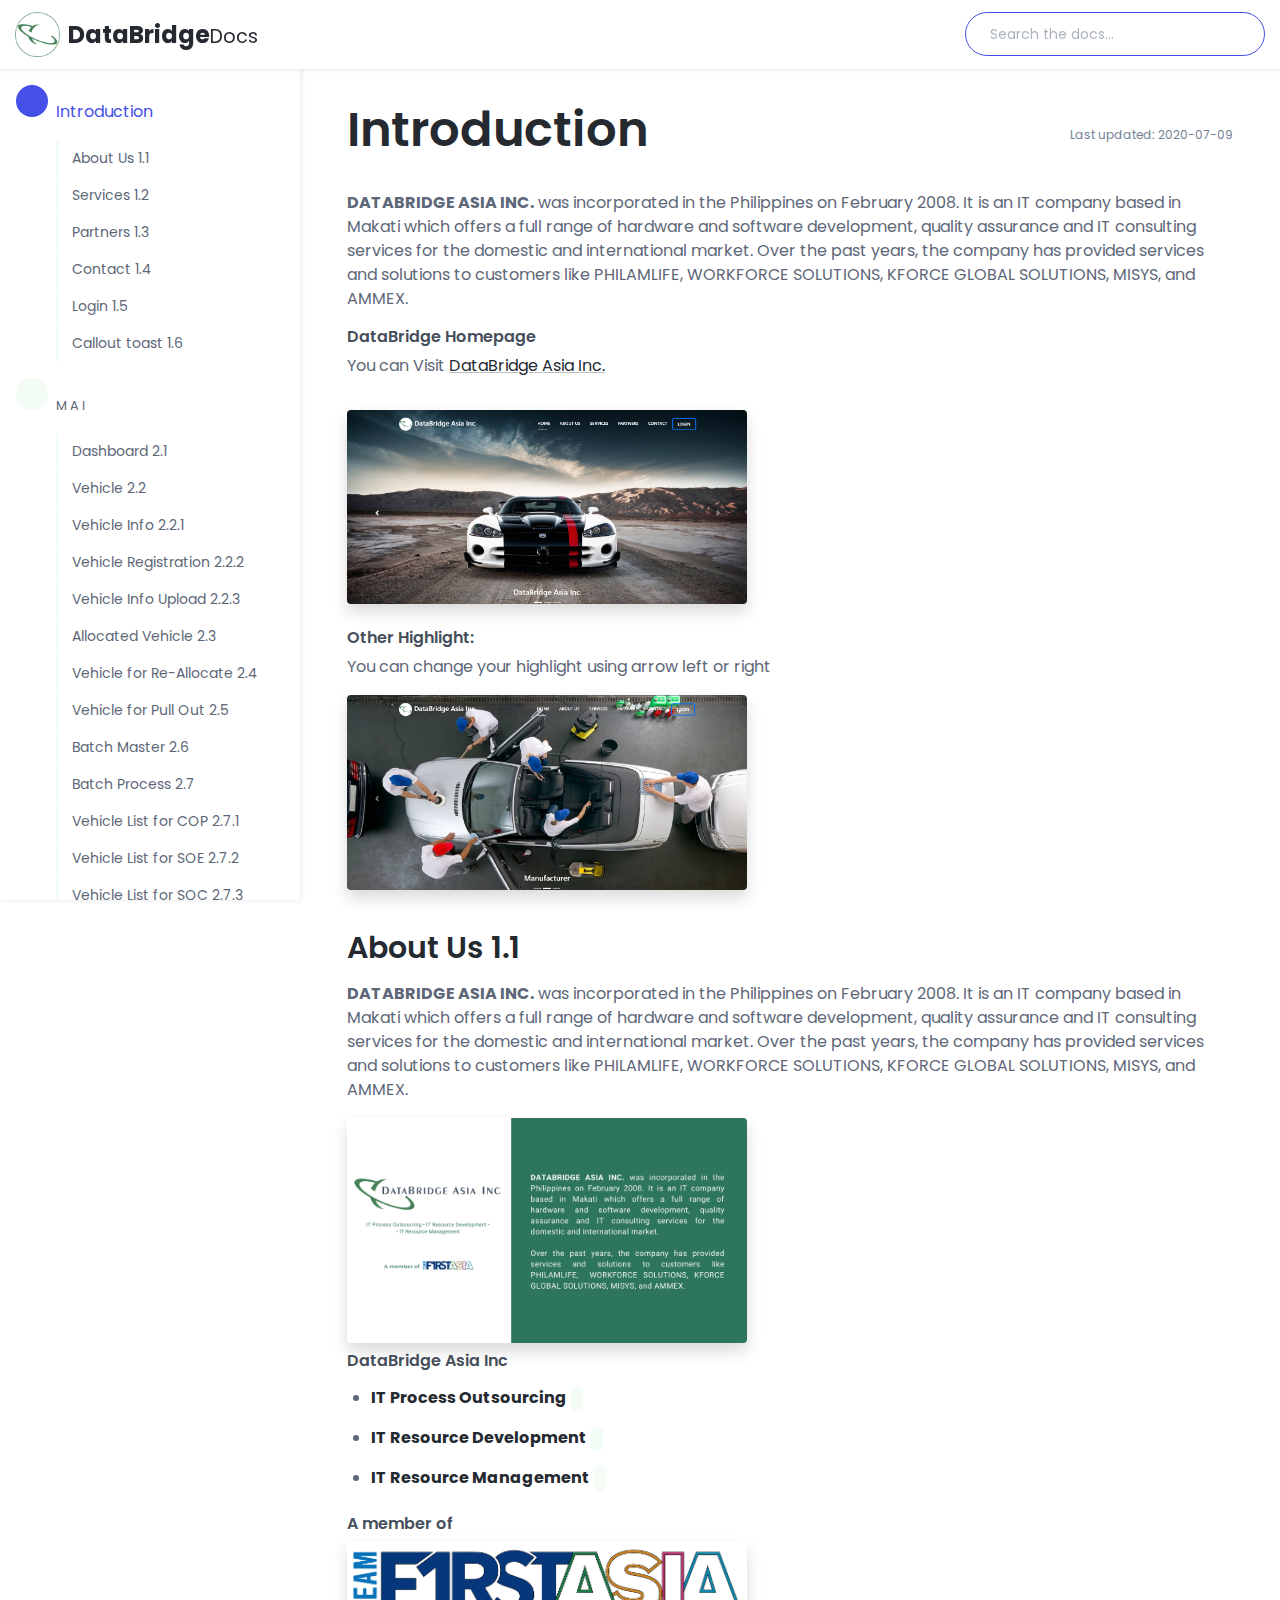
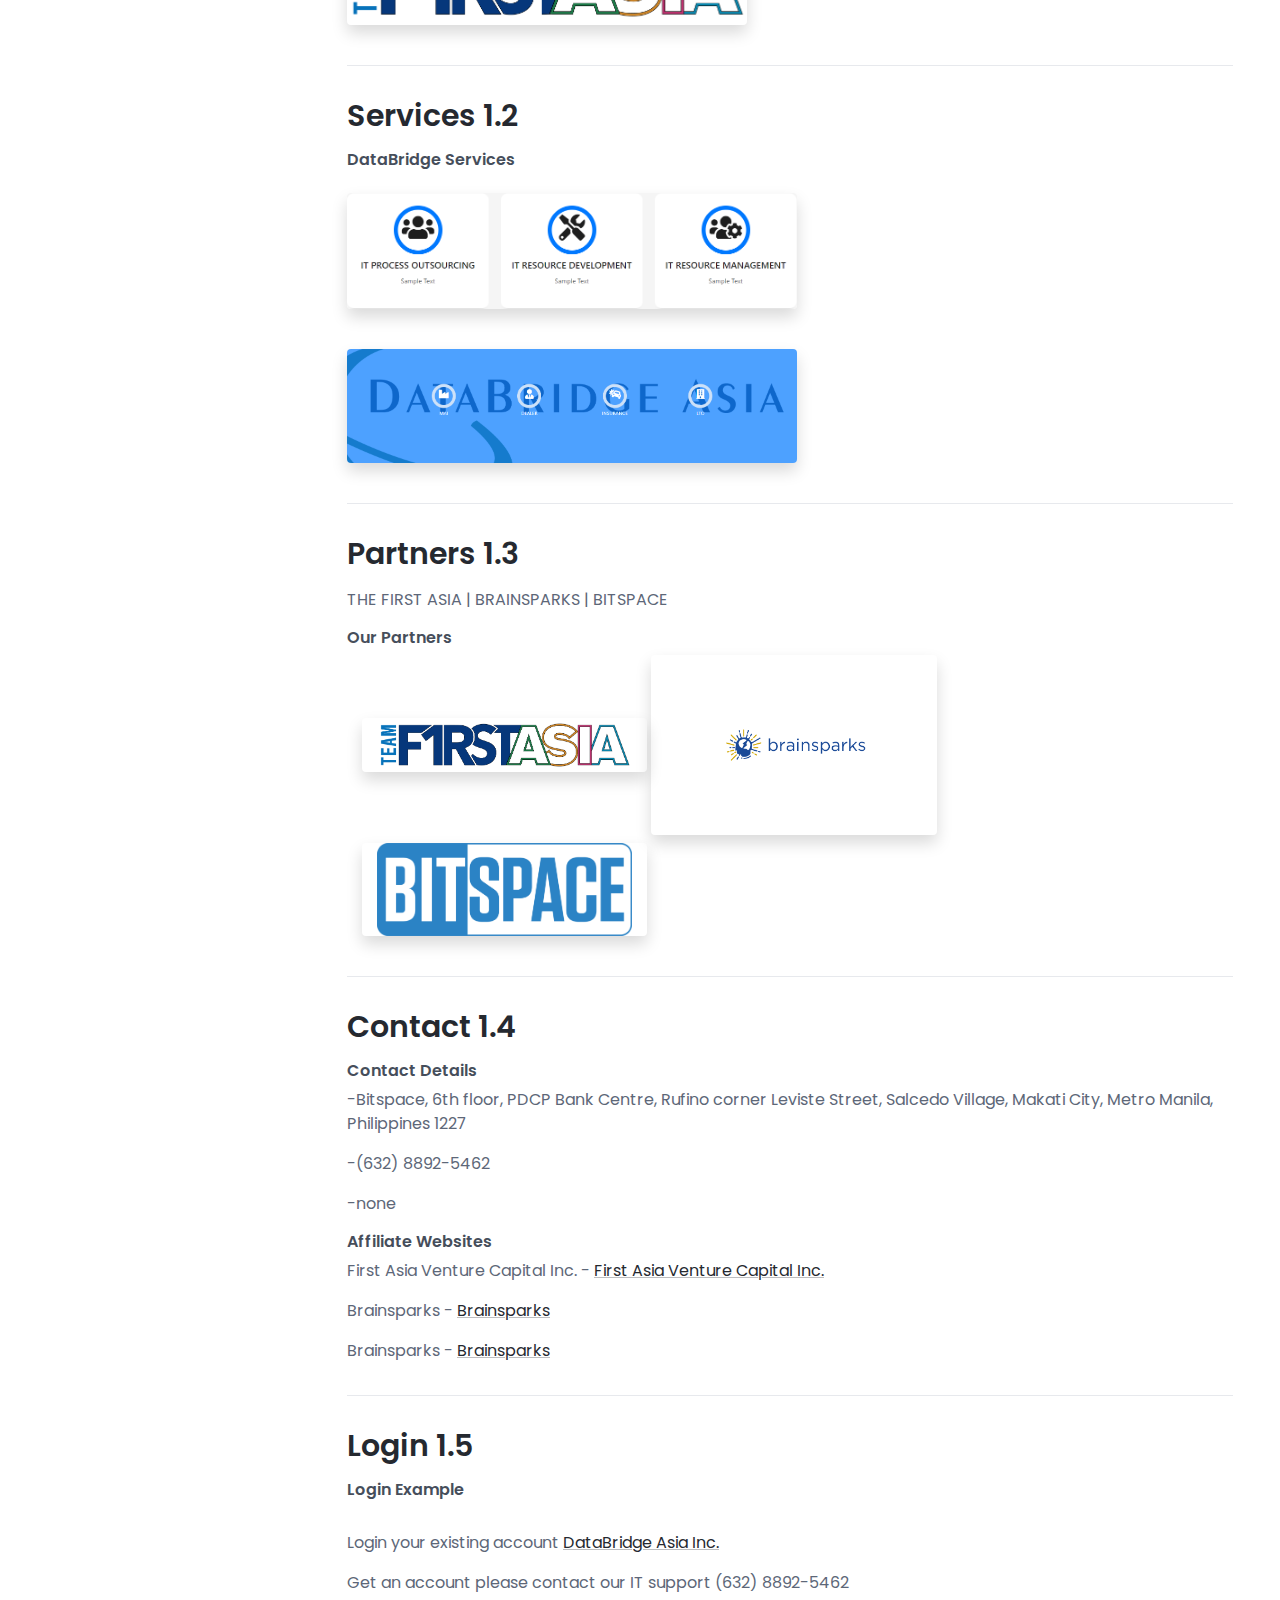
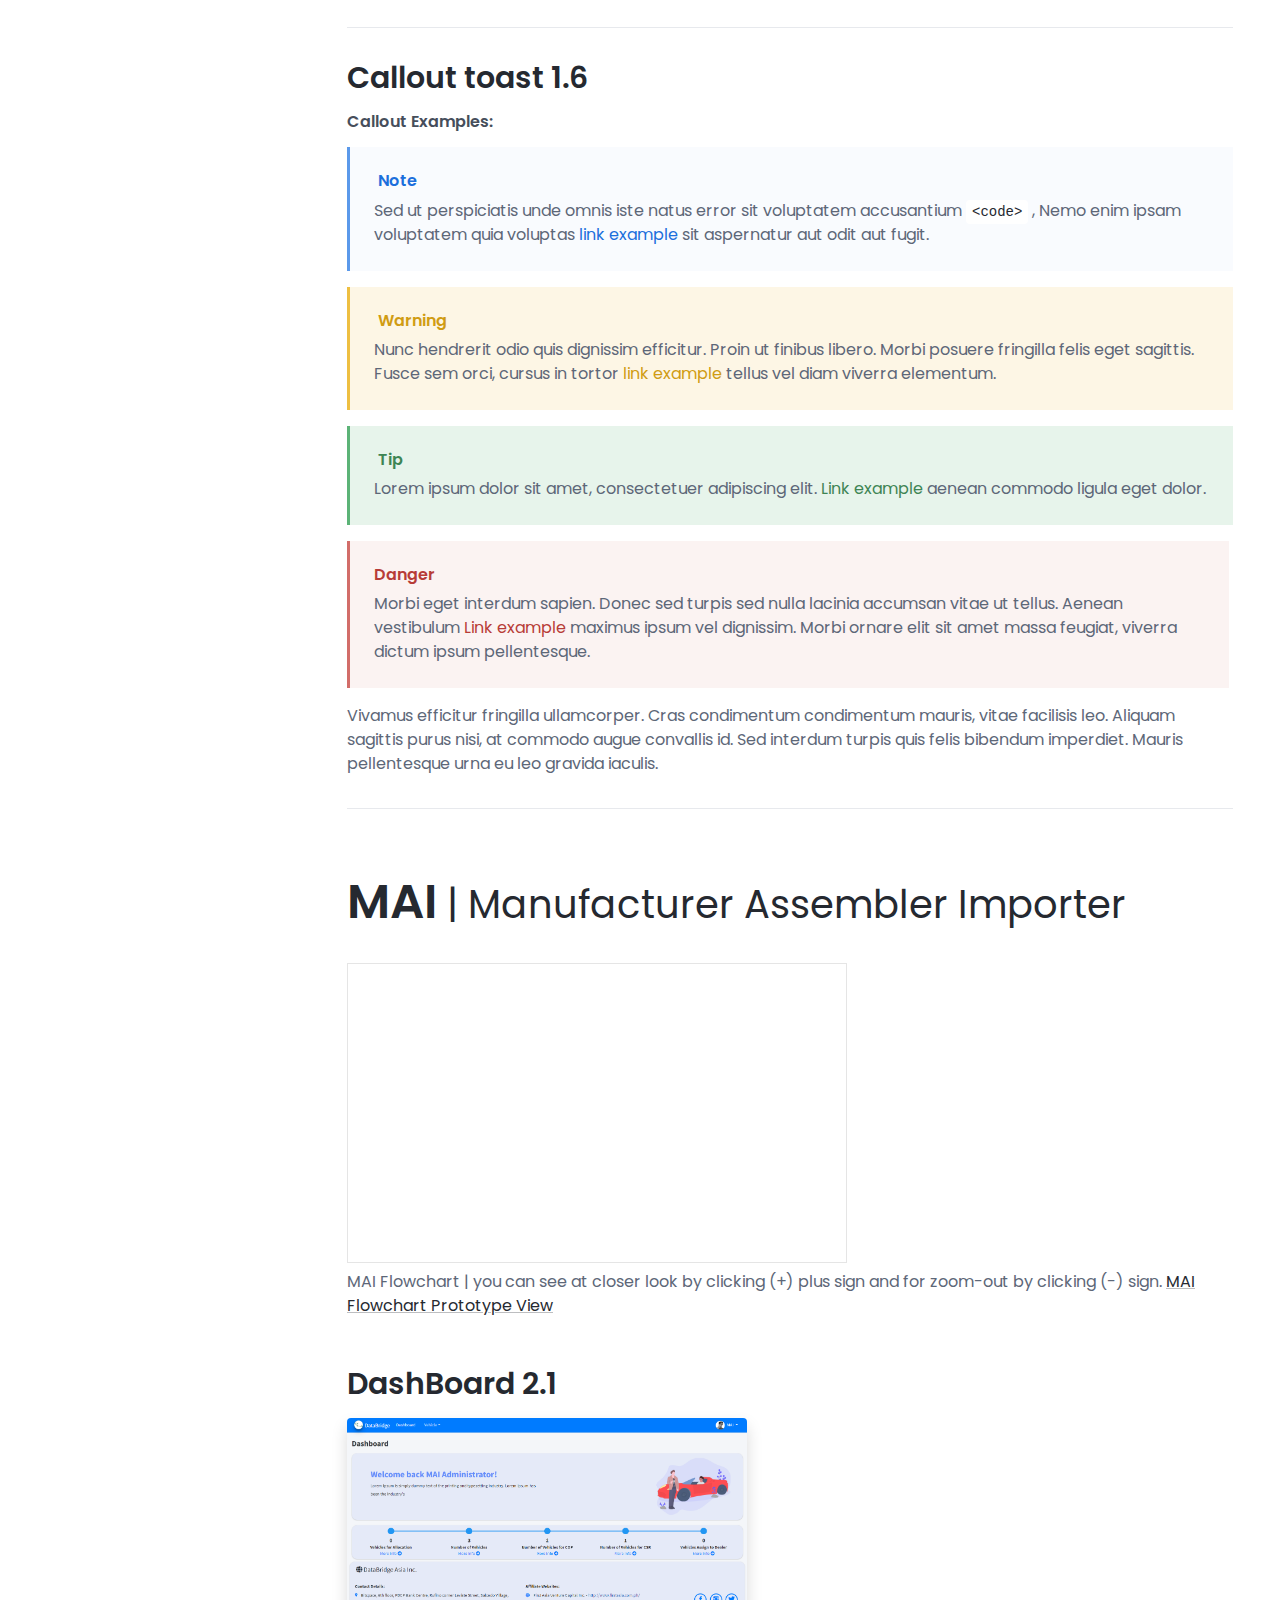
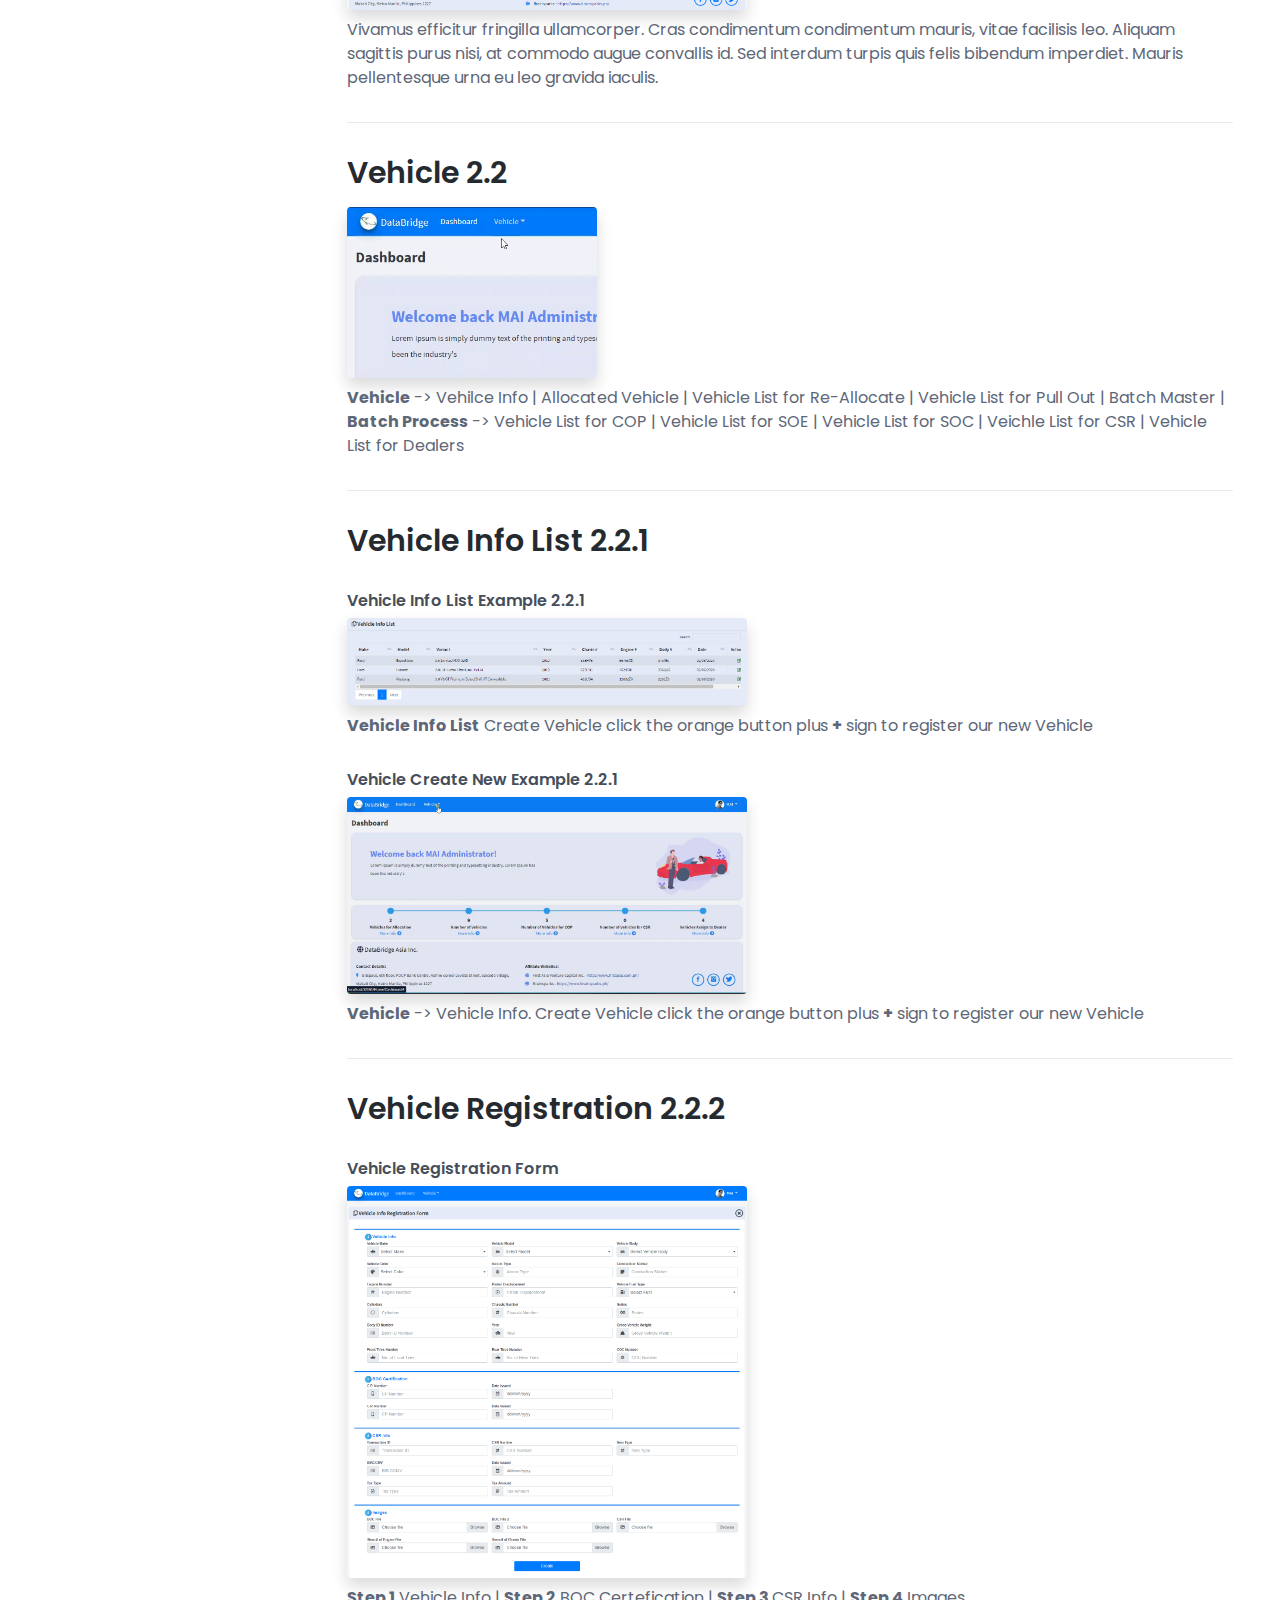
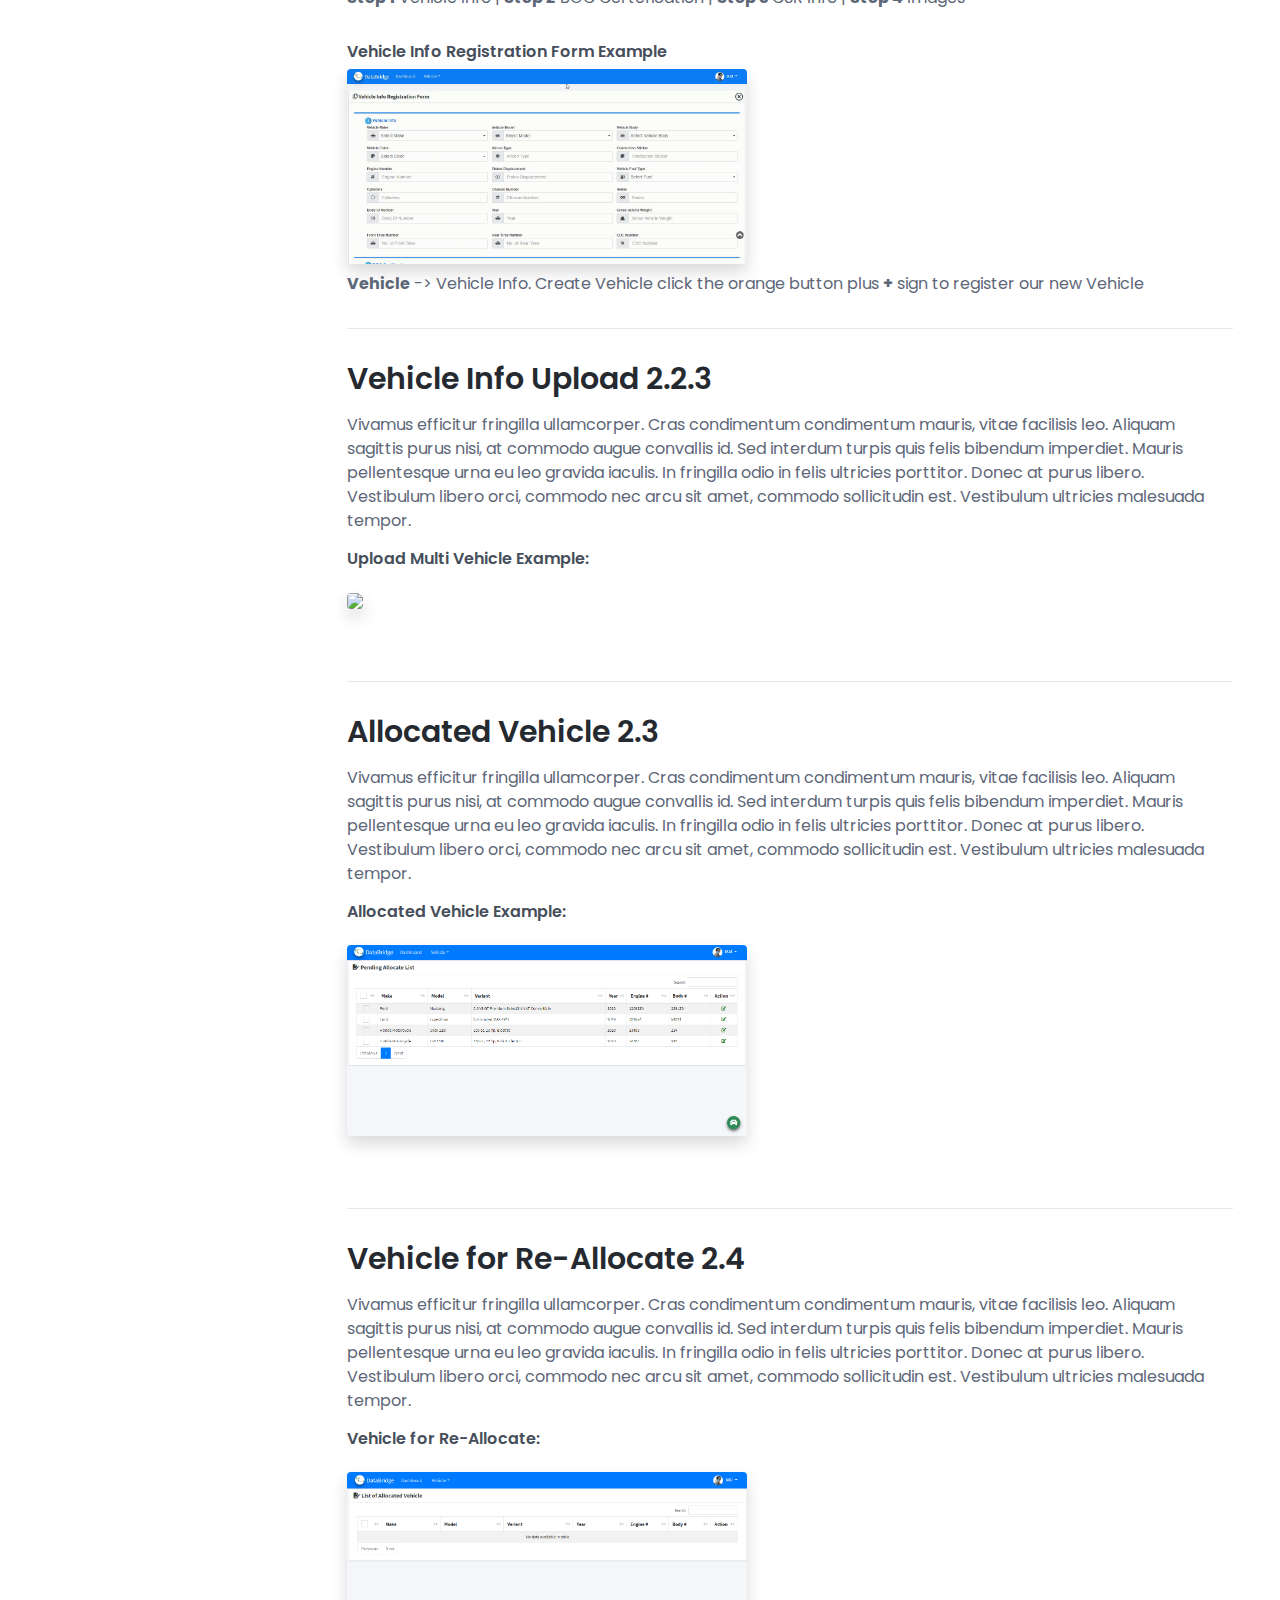
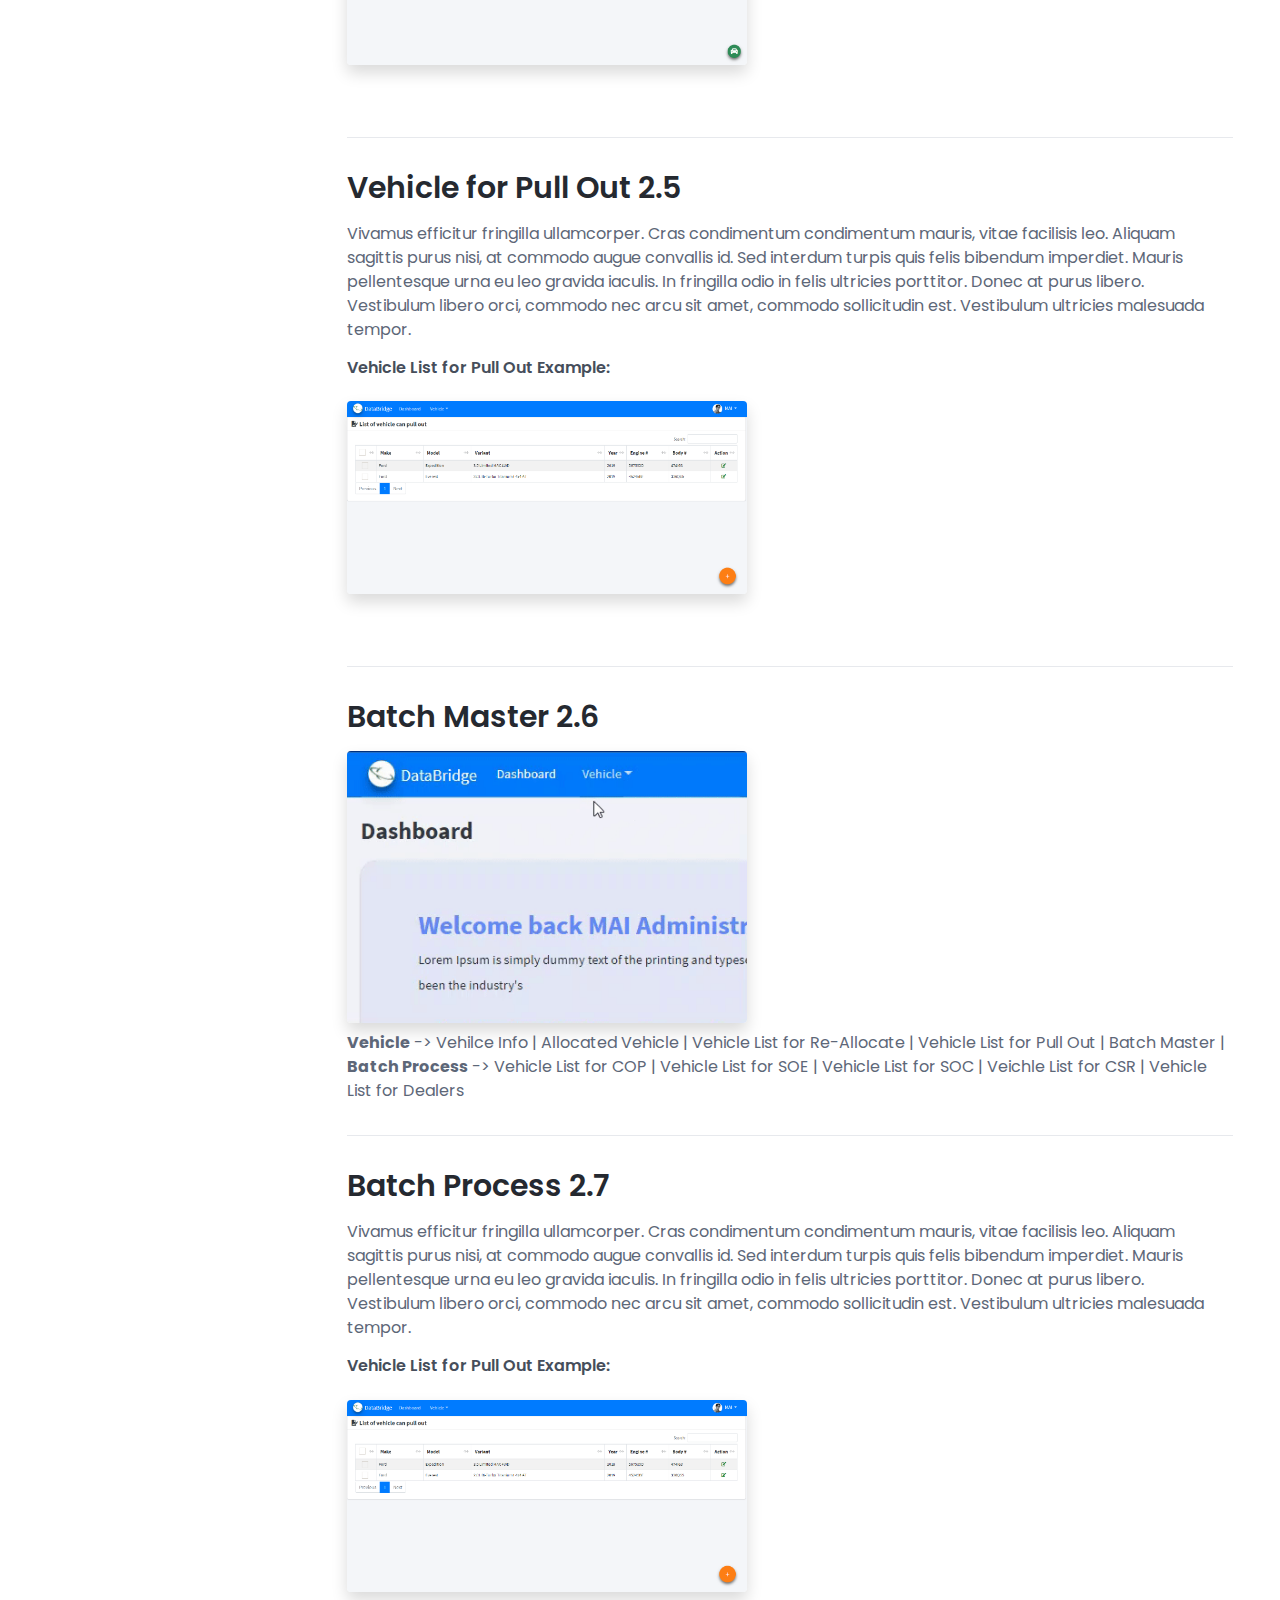
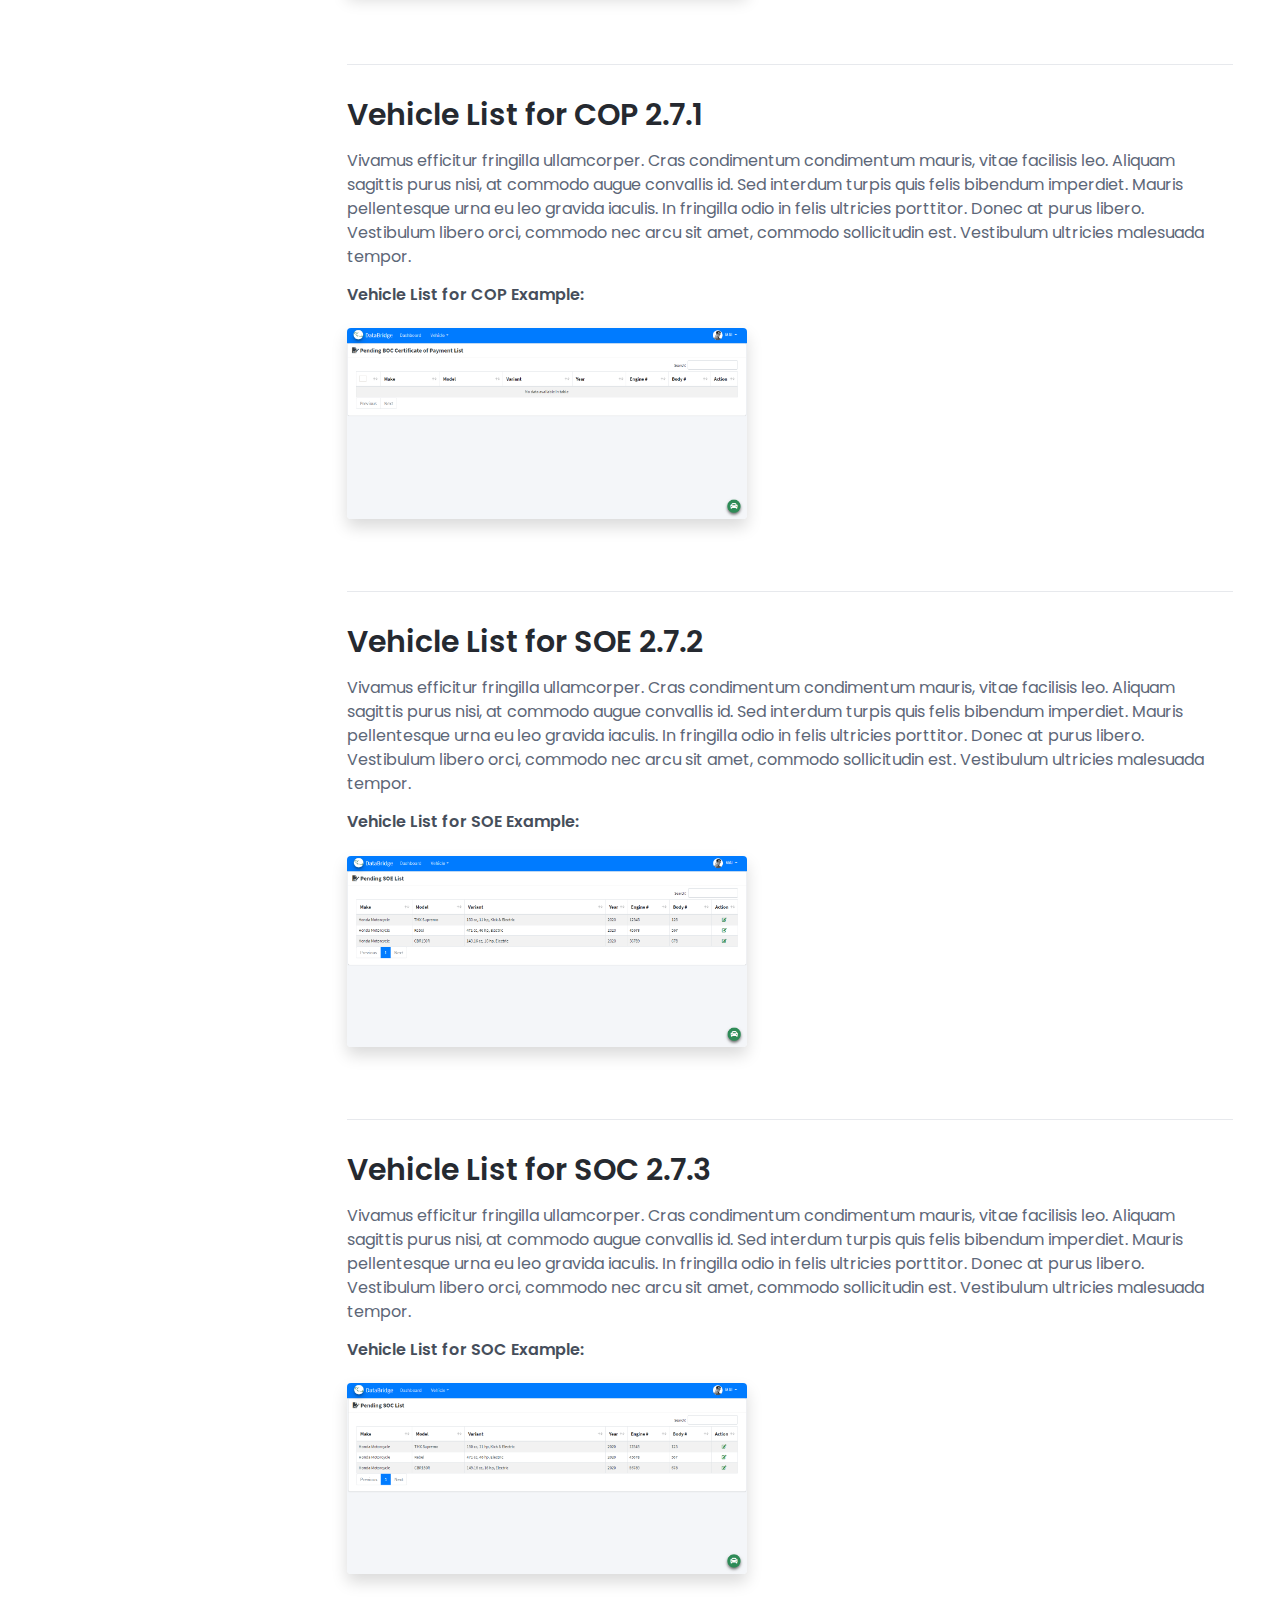
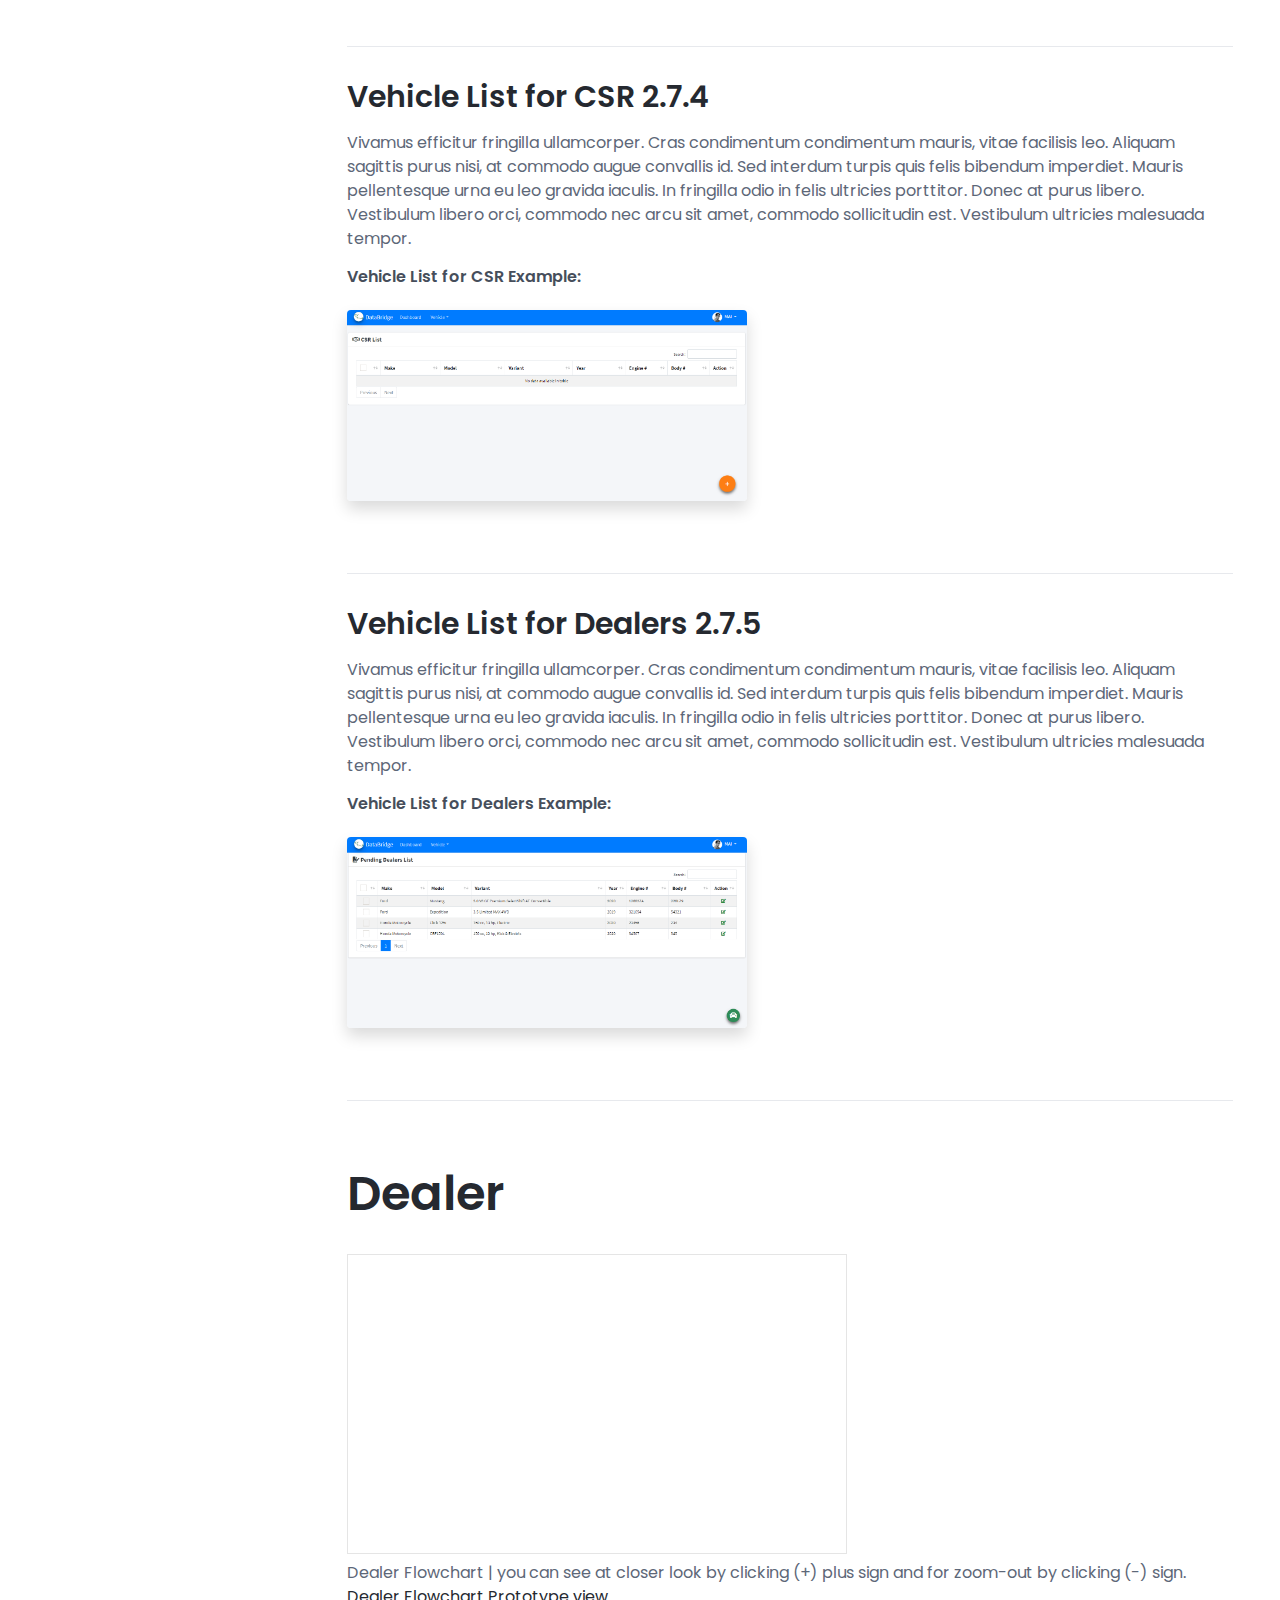
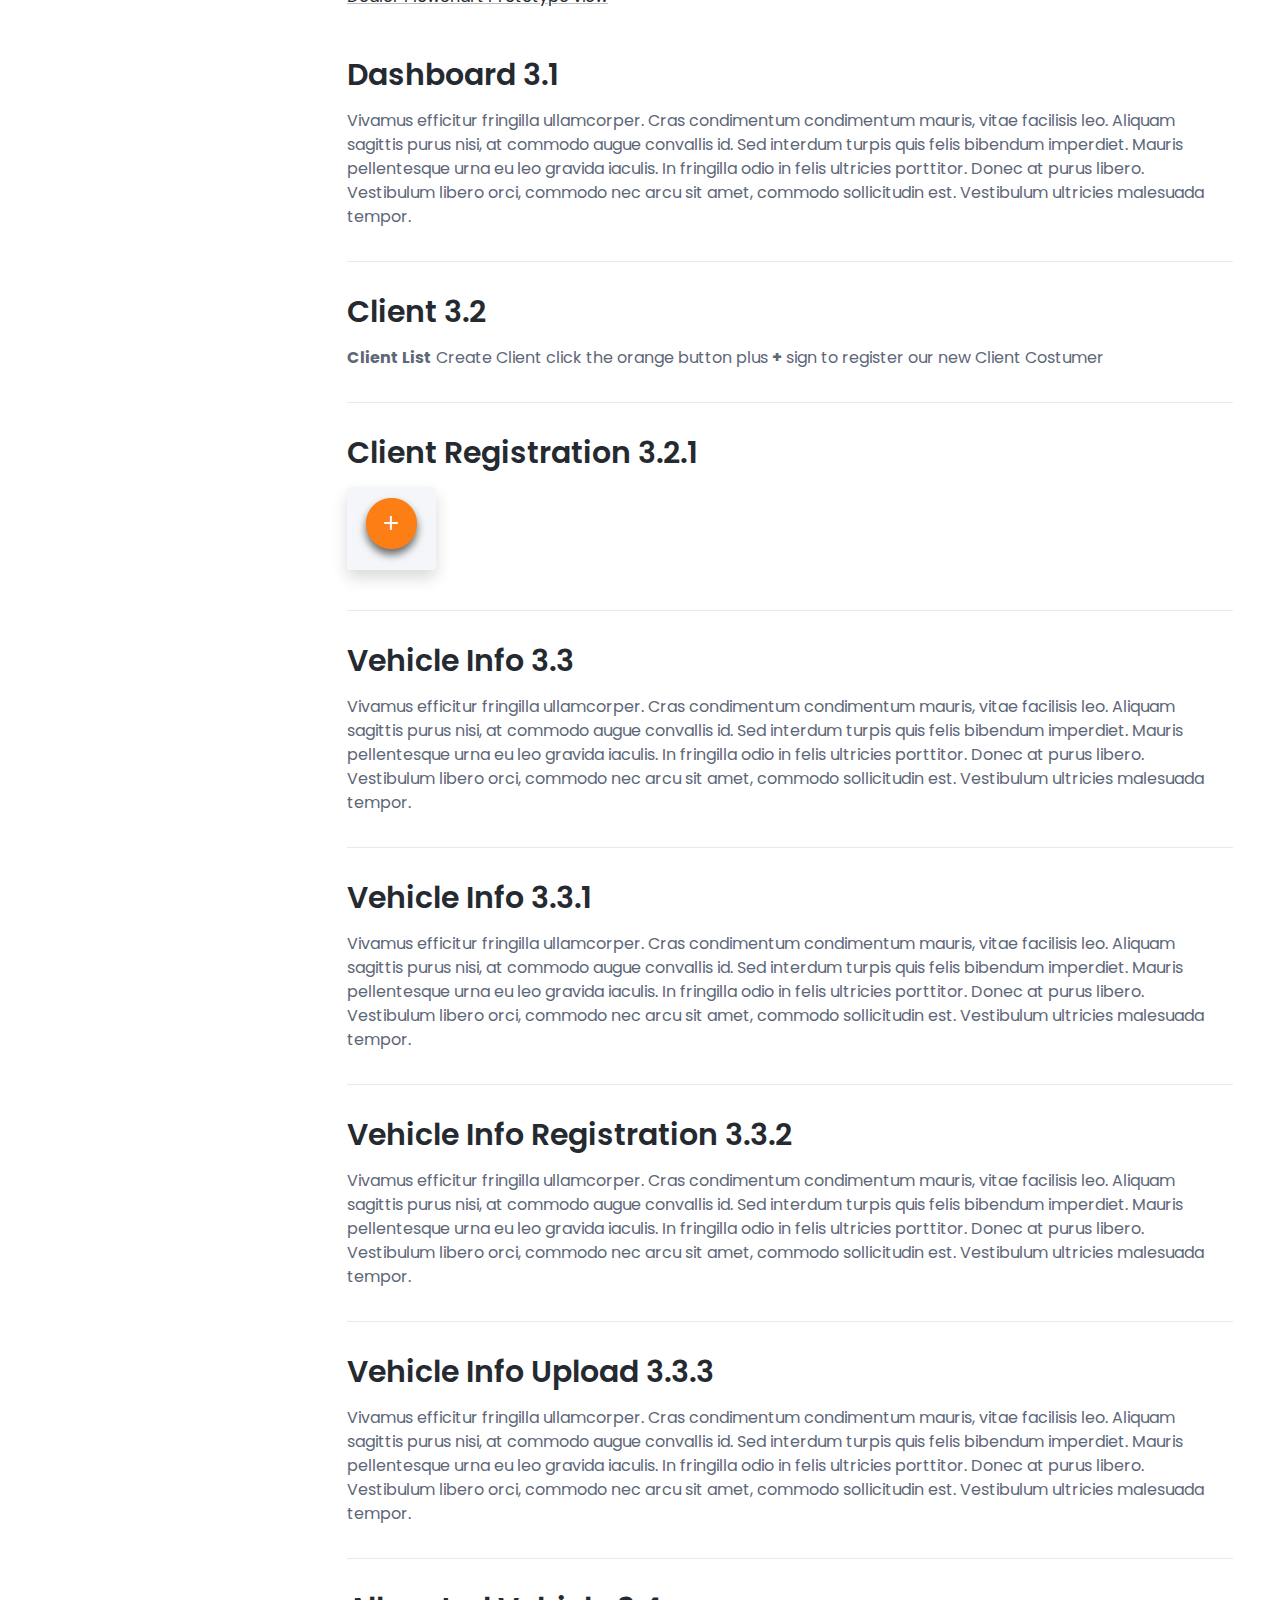
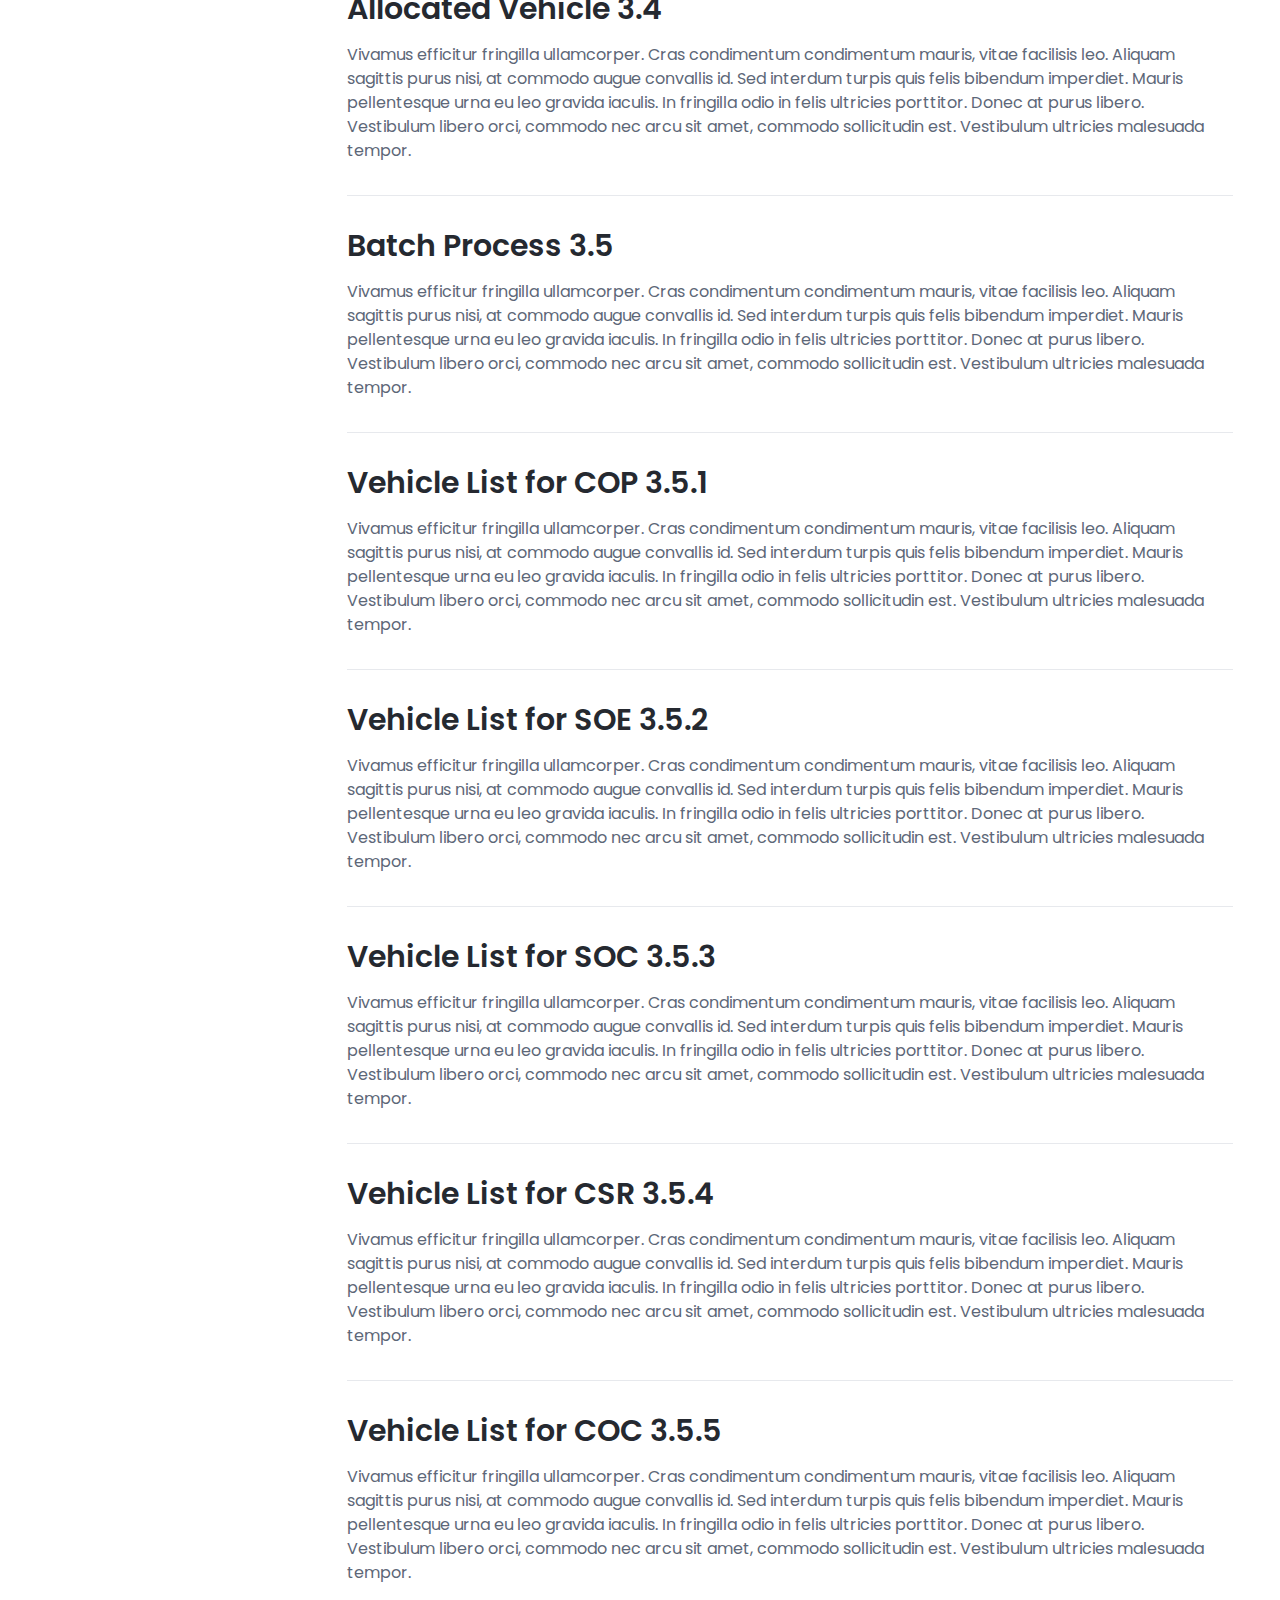
==== docs-page.html @ 3e485683 "re-update all" ====
<!DOCTYPE html>
<html lang="en">
<!-- <html lang="en" manifest="manifest.appcache"> -->

<head>
    <title>DataBridge Documentation</title>

    <!-- Meta -->
    <meta charset="utf-8">
    <meta http-equiv="X-UA-Compatible" content="IE=edge">
    <meta name="viewport" content="width=device-width, initial-scale=1.0">

    <meta name="description" content="DataBridge Documentation">
    <meta name="author" content="DataBridge Asia Inc">
    <link rel="shortcut icon" href="favicon.ico">

    <!-- Google Font -->
    <link href="https://fonts.googleapis.com/css?family=Poppins:300,400,500,600,700&display=swap" rel="stylesheet">

    <!-- FontAwesome JS-->
    <script defer src="https://cdnjs.cloudflare.com/ajax/libs/font-awesome/5.13.1/js/all.min.js"></script>

    <!-- Plugins CSS -->
    <link rel="stylesheet" href="//cdnjs.cloudflare.com/ajax/libs/highlight.js/9.15.2/styles/atom-one-dark.min.css">

    <!-- Theme CSS -->
    <link id="theme-style" rel="stylesheet" href="assets/css/theme.min.css">

</head>

<body class="docs-page">
    <header class="header fixed-top">
        <div class="branding docs-branding">
            <div class="container-fluid position-relative py-2">
                <div class="docs-logo-wrapper">
                    <button id="docs-sidebar-toggler" class="docs-sidebar-toggler docs-sidebar-visible mr-2 d-xl-none" type="button">
	                    <span></span>
	                    <span></span>
	                    <span></span>
	                </button>
                    <div class="site-logo">
                        <a class="navbar-brand" href="index.html"><img class="logo-icon mr-2" style="width: 45px; height: 45px;" src="assets/images/features/Logo/DataBridgeLogo.png" alt="logo"><span class="logo-text">DataBridge<span class="text-alt"><small>Docs</small></span></span>
                        </a>
                    </div>
                </div>
                <!--//docs-logo-wrapper-->
                <div class="docs-top-utilities d-flex justify-content-end align-items-center">
                    <div class="top-search-box d-none d-lg-flex">
                        <form class="search-form">
                            <input type="text" placeholder="Search the docs..." name="search" class="form-control search-input">
                            <button type="submit" class="btn search-btn" value="Search"><i class="fas fa-search"></i></button>
                        </form>
                    </div>
                    <!--//social-list-->
                </div>
                <!--//docs-top-utilities-->
            </div>
            <!--//container-->
        </div>
        <!--//branding-->
    </header>
    <!--//header-->

    <div class="docs-wrapper">
        <div id="docs-sidebar" class="docs-sidebar">
            <nav id="docs-nav" class="docs-nav navbar">
                <ul class="section-items list-unstyled nav flex-column pb-3">
                    <li class="nav-item section-title"><a class="nav-link scrollto active" href="#section-1"><span class="theme-icon-holder mr-2"><i class="fas fa-map-signs"></i></span>Introduction</a></li>
                    <li class="nav-item"><a class="nav-link scrollto" href="#item-1-1">About Us 1.1</a></li>
                    <li class="nav-item"><a class="nav-link scrollto" href="#item-1-2">Services 1.2</a></li>
                    <li class="nav-item"><a class="nav-link scrollto" href="#item-1-3">Partners 1.3</a></li>
                    <li class="nav-item"><a class="nav-link scrollto" href="#item-1-4">Contact 1.4</a></li>
                    <li class="nav-item"><a class="nav-link scrollto" href="#item-1-5">Login 1.5</a></li>
                    <li class="nav-item"><a class="nav-link scrollto" href="#item-1-6">Callout toast 1.6</a></li>
                    <li class="nav-item section-title mt-3"><a class="nav-link scrollto" href="#section-2"><span class="theme-icon-holder mr-2"><i class="fas fa-car"></i></span><small>M A I</small></a></li>
                    <li class="nav-item"><a class="nav-link scrollto" href="#item-2-1">Dashboard 2.1</a></li>
                    <li class="nav-item"><a class="nav-link scrollto" href="#item-2-2">Vehicle 2.2</a></li>
                    <li class="nav-item"><a class="nav-link scrollto" href="#item-2-2-1">Vehicle Info 2.2.1</a></li>
                    <li class="nav-item"><a class="nav-link scrollto" href="#item-2-2-2">Vehicle Registration 2.2.2</a></li>
                    <li class="nav-item"><a class="nav-link scrollto" href="#item-2-2-3">Vehicle Info Upload 2.2.3</a></li>
                    <li class="nav-item"><a class="nav-link scrollto" href="#item-2-3">Allocated Vehicle 2.3</a></li>
                    <li class="nav-item"><a class="nav-link scrollto" href="#item-2-4">Vehicle for Re-Allocate 2.4</a></li>
                    <li class="nav-item"><a class="nav-link scrollto" href="#item-2-5">Vehicle for Pull Out 2.5</a></li>
                    <li class="nav-item"><a class="nav-link scrollto" href="#item-2-6">Batch Master 2.6</a></li>
                    <li class="nav-item"><a class="nav-link scrollto" href="#item-2-7">Batch Process 2.7</a></li>
                    <li class="nav-item"><a class="nav-link scrollto" href="#item-2-7-1">Vehicle List for COP 2.7.1</a></li>
                    <li class="nav-item"><a class="nav-link scrollto" href="#item-2-7-2">Vehicle List for SOE 2.7.2</a></li>
                    <li class="nav-item"><a class="nav-link scrollto" href="#item-2-7-3">Vehicle List for SOC 2.7.3</a></li>
                    <li class="nav-item"><a class="nav-link scrollto" href="#item-2-7-4">Vehicle List for CSR 2.7.4</a></li>
                    <li class="nav-item"><a class="nav-link scrollto" href="#item-2-7-5">Vehicle List for Dealers 2.7.5</a></li>
                    <li class="nav-item section-title mt-3"><a class="nav-link scrollto" href="#section-3"><span class="theme-icon-holder mr-2"><i class="fas fa-shipping-fast"></i></span>Dealer</a></li>
                    <li class="nav-item"><a class="nav-link scrollto" href="#item-3-1">Dashboard 3.1</a></li>
                    <li class="nav-item"><a class="nav-link scrollto" href="#item-3-2">Client 3.2</a></li>
                    <li class="nav-item"><a class="nav-link scrollto" href="#item-3-2-1">Client Registration 3.2.1</a></li>
                    <li class="nav-item"><a class="nav-link scrollto" href="#item-3-3">Vehicle Info 3.3</a></li>
                    <li class="nav-item"><a class="nav-link scrollto" href="#item-3-3-1">Vehicle Info 3.3.1</a></li>
                    <li class="nav-item"><a class="nav-link scrollto" href="#item-3-3-2">Vehicle Info Registration 3.3.2</a></li>
                    <li class="nav-item"><a class="nav-link scrollto" href="#item-3-3-3">Vehicle Info Upload 3.3.3</a></li>
                    <li class="nav-item"><a class="nav-link scrollto" href="#item-3-4">Allocated Vehicle 3.4</a></li>
                    <li class="nav-item"><a class="nav-link scrollto" href="#item-3-5">Batch Process 3.5</a></li>
                    <li class="nav-item"><a class="nav-link scrollto" href="#item-3-5-1">Vehicle List for COP 3.5.1</a></li>
                    <li class="nav-item"><a class="nav-link scrollto" href="#item-3-5-2">Vehicle List for SOE 3.5.2</a></li>
                    <li class="nav-item"><a class="nav-link scrollto" href="#item-3-5-3">Vehicle List for SOC 3.5.3</a></li>
                    <li class="nav-item"><a class="nav-link scrollto" href="#item-3-5-4">Vehicle List for CSR 3.5.4</a></li>
                    <li class="nav-item"><a class="nav-link scrollto" href="#item-3-5-5">Vehicle List for COC 3.5.5</a></li>
                    <li class="nav-item"><a class="nav-link scrollto" href="#item-3-5-6">Vehicle List for PNP 3.5.6</a></li>
                    <li class="nav-item"><a class="nav-link scrollto" href="#item-3-6">LTO Registration 3.6</a></li>
                    <li class="nav-item"><a class="nav-link scrollto" href="#item-3-6-1">Vehicle for Submission 3.6.1</a></li>
                    <li class="nav-item"><a class="nav-link scrollto" href="#item-3-6-2">Allocated Submitted 3.6.2</a></li>
                    <li class="nav-item"><a class="nav-link scrollto" href="#item-3-6-3">Allocated Processed 3.6.3</a></li>
                    <li class="nav-item section-title mt-3"><a class="nav-link scrollto" href="#section-4"><span class="theme-icon-holder mr-2"><i class="fas fa-cogs"></i></span>Integrations</a></li>
                    <li class="nav-item"><a class="nav-link scrollto" href="#item-4-1">Section Item 4.1</a></li>
                    <li class="nav-item"><a class="nav-link scrollto" href="#item-4-2">Section Item 4.2</a></li>
                    <li class="nav-item"><a class="nav-link scrollto" href="#item-4-3">Section Item 4.3</a></li>
                    <li class="nav-item section-title mt-3"><a class="nav-link scrollto" href="#section-5"><span class="theme-icon-holder mr-2"><i class="fas fa-tools"></i></span>Utilities</a></li>
                    <li class="nav-item"><a class="nav-link scrollto" href="#item-5-1">Section Item 5.1</a></li>
                    <li class="nav-item"><a class="nav-link scrollto" href="#item-5-2">Section Item 5.2</a></li>
                    <li class="nav-item"><a class="nav-link scrollto" href="#item-5-3">Section Item 5.3</a></li>
                    <li class="nav-item section-title mt-3"><a class="nav-link scrollto" href="#section-6"><span class="theme-icon-holder mr-2"><i class="fas fa-laptop-code"></i></span>Web</a></li>
                    <li class="nav-item"><a class="nav-link scrollto" href="#item-6-1">Section Item 6.1</a></li>
                    <li class="nav-item"><a class="nav-link scrollto" href="#item-6-2">Section Item 6.2</a></li>
                    <li class="nav-item"><a class="nav-link scrollto" href="#item-6-3">Section Item 6.3</a></li>
                    <li class="nav-item section-title mt-3"><a class="nav-link scrollto" href="#section-7"><span class="theme-icon-holder mr-2"><i class="fas fa-tablet-alt"></i></span>Mobile</a></li>
                    <li class="nav-item"><a class="nav-link scrollto" href="#item-7-1">Section Item 7.1</a></li>
                    <li class="nav-item"><a class="nav-link scrollto" href="#item-7-2">Section Item 7.2</a></li>
                    <li class="nav-item"><a class="nav-link scrollto" href="#item-7-3">Section Item 7.3</a></li>
                    <li class="nav-item section-title mt-3"><a class="nav-link scrollto" href="#section-8"><span class="theme-icon-holder mr-2"><i class="fas fa-box"></i></span>APIs</a></li>
                    <li class="nav-item"><a class="nav-link scrollto" href="#item-8-1">Section Item 8.1</a></li>
                    <li class="nav-item"><a class="nav-link scrollto" href="#item-8-2">Section Item 8.2</a></li>
                    <li class="nav-item"><a class="nav-link scrollto" href="#item-8-3">Section Item 8.3</a></li>
                    <li class="nav-item section-title mt-3"><a class="nav-link scrollto" href="#section-9"><span class="theme-icon-holder mr-2"><i class="fas fa-lightbulb"></i></span>FAQs</a></li>
                    <li class="nav-item"><a class="nav-link scrollto" href="#item-9-1">Section Item 9.1</a></li>
                    <li class="nav-item"><a class="nav-link scrollto" href="#item-9-2">Section Item 9.2</a></li>
                    <li class="nav-item"><a class="nav-link scrollto" href="#item-9-3">Section Item 9.3</a></li>
                </ul>

            </nav>
            <!--//docs-nav-->
        </div>
        <!--//docs-sidebar-->
        <div class="docs-content">
            <div class="container">
                <article class="docs-article" id="section-1">
                    <header class="docs-header">
                        <h1 class="docs-heading">Introduction <span class="docs-time">Last updated: 2020-07-09</span></h1>
                        <section class="docs-intro">
                            <p><b>DATABRIDGE ASIA INC.</b> was incorporated in the Philippines on February 2008. It is an IT company based in Makati which offers a full range of hardware and software development, quality assurance and IT consulting services
                                for the domestic and international market. Over the past years, the company has provided services and solutions to customers like PHILAMLIFE, WORKFORCE SOLUTIONS, KFORCE GLOBAL SOLUTIONS, MISYS, and AMMEX. </p>
                        </section>
                        <!--//docs-intro-->

                        <h5>DataBridge Homepage</h5>
                        <p>You can Visit <a class="theme-link" href="https://DataBirdge.com/" target="_blank">DataBridge Asia Inc.</a></p>
                        <div class="docs-code-block">
                            <!-- ** Embed github code starts ** -->
                            <a href="assets/images/features/Homepage/homepage.png" data-title="DataBirdge Homepage" data-toggle="lightbox"><img class="figure-img img-fluid shadow rounded" src="assets/images/features/Homepage/homepage.png" alt="" style="width: 400px;"></a>

                            <!-- <video id="video" controls="true" autoplay="true" replay="true" preload="auto" poster="assets/images/vid.mp4"> -->
                            <!-- <source id="mp4" src="assets/images/vid.mp4" type="video/mp4"> -->
                            <!-- <source id="webm" src="http://media.w3.org/2010/05/sintel/trailer.webm" type="video/webm">
                                <source id="ogv" src="http://media.w3.org/2010/05/sintel/trailer.ogv" type="video/ogg">
                            <!-- </video>
                                <!-- ** Embed github code ends ** -->
                        </div>
                        <!--//docs-code-block-->

                        <h5>Other Highlight:</h5>
                        <p>You can change your highlight using arrow left or right</p>
                        <a href="assets/images/features/Homepage/homepage0.1.png" data-title="Other Highlight" data-toggle="lightbox"><img class="figure-img img-fluid shadow rounded" src="assets/images/features/Homepage/homepage0.1.png" alt="" style="width: 400px;"></a>
                        <!--//docs-code-block-->


                    </header>
                    <section class="docs-section" id="item-1-1">
                        <h2 class="section-heading">About Us 1.1</h2>
                        <p><b>DATABRIDGE ASIA INC.</b> was incorporated in the Philippines on February 2008. It is an IT company based in Makati which offers a full range of hardware and software development, quality assurance and IT consulting services
                            for the domestic and international market. Over the past years, the company has provided services and solutions to customers like PHILAMLIFE, WORKFORCE SOLUTIONS, KFORCE GLOBAL SOLUTIONS, MISYS, and AMMEX. </p>
                        <a href="assets/images/features/Homepage/AboutUs.jpg" data-title="About Us" data-toggle="lightbox"><img class="figure-img img-fluid shadow rounded" src="assets/images/features/Homepage/AboutUs.jpg" alt="" style="width: 400px;"></a>

                        <h5>DataBridge Asia Inc</h5>
                        <ul>
                            <li><strong class="mr-1">IT Process Outsourcing</strong> <code></code></li>
                            <li><strong class="mr-1">IT Resource Development</strong> <code></code></li>
                            <li><strong class="mr-1">IT Resource Management</strong> <code></code></li>
                        </ul>
                        <h5>A member of</h5>
                        <a href="assets/images/features/Partners/Revised TFA Logo.png" data-title="Team First Asia" data-toggle="lightbox"><img class="figure-img img-fluid shadow rounded" src="assets/images/features/Partners/Revised TFA Logo.png" alt="" style="width: 400px;"></a>

                    </section>
                    <!--//section-->

                    <section class="docs-section" id="item-1-2">
                        <h2 class="section-heading">Services 1.2</h2>
                        <h5>DataBridge Services</h5>
                        <figure class="figure docs-figure py-3">
                            <a href="assets/images/features/Services/services0.1.png" data-title="DataBirdge Services" data-toggle="lightbox"><img class="figure-img img-fluid shadow rounded" src="assets/images/features/Services/services0.1.png" alt="" style="width: 450px;"></a>

                        </figure>


                        <a href="assets/images/features/Services/services0.2.png" data-title="DataBirdge Services" data-toggle="lightbox"><img class="figure-img img-fluid shadow rounded" src="assets/images/features/Services/services0.2.png" alt="" style="width: 450px;"></a>

                    </section>
                    <!--//section-->

                    <section class="docs-section" id="item-1-3">
                        <h2 class="section-heading">Partners 1.3</h2>
                        <p>THE FIRST ASIA | BRAINSPARKS | BITSPACE
                            <h5>Our Partners</h5>
                            <div class="col-lg-12 col-12">
                                <a href="assets/images/features/Partners/Revised TFA Logo.png" data-title="Team First Asia" data-toggle="lightbox"><img class="figure-img img-fluid shadow rounded col-4" src="assets/images/features/Partners/Revised TFA Logo.png" alt="" style="width: 300px;"></a>
                                <a href="assets/images/features/Partners/brainsparks new logo.png" data-title="Brainsparks" data-toggle="lightbox"><img class="figure-img img-fluid shadow rounded col-4" src="assets/images/features/Partners/brainsparks new logo.png" alt="" style="width: 300px;"></a>
                                <a href="assets/images/features/Partners/Revised BITSPACE Logo.png" data-title="Bitspace" data-toggle="lightbox"><img class="figure-img img-fluid shadow rounded col-4" src="assets/images/features/Partners/Revised BITSPACE Logo.png" alt="" style="width: 300px;"></a>
                            </div>
                    </section>
                    <!--//section-->

                    <section class="docs-section" id="item-1-4">
                        <h2 class="section-heading">Contact 1.4</h2>
                        <h5>Contact Details</h5>
                        <p><i class="fas fa-map-marked-alt"></i> -Bitspace, 6th floor, PDCP Bank Centre, Rufino corner Leviste Street, Salcedo Village, Makati City, Metro Manila, Philippines 1227</p>
                        <p><i class="fas fa-phone-alt"></i> -(632) 8892-5462</p>
                        <p><i class="fas fa-envelope-open-text"></i> -none</p>

                        <h5>Affiliate Websites</h5>
                        <p><i class="fas fa-globe"></i> First Asia Venture Capital Inc. - <a class="theme-link" href="http://www.firstasia.com.ph/" target="_blank">First Asia Venture Capital Inc.</a></p>
                        <p><i class="fas fa-globe"></i> Brainsparks - <a class="theme-link" href="https://www.brainsparks.ph/" target="_blank">Brainsparks</a></p>
                        <p>Brainsparks - <a class="theme-link" href="https://www.brainsparks.ph/" target="_blank">Brainsparks</a></p>
                    </section>
                    <!--//section-->
                    <section class="docs-section" id="item-1-5">
                        <h2 class="section-heading">Login 1.5</h2>
                        <h5>Login Example</h5>
                        <a href="assets/images/features/Homepage/databridge_login.gif" data-title="DataBirdge Login Example" data-toggle="lightbox"><img class="figure-img img-fluid shadow rounded" src="assets/images/features/Homepage/databridge_login.gif" alt="" style="width: 400px;"></a>
                        <p>Login your existing account <a class="theme-link" href="https://DataBirdge.com/" target="_blank">DataBridge Asia Inc.</a></p>
                        <p>Get an account please contact our IT support (632) 8892-5462</p>
                    </section>
                    <!--//section-->
                    <section class="docs-section" id="item-1-6">
                        <h2 class="section-heading">Callout toast 1.6</h2>
                        <h5>Callout Examples:</h5>
                        <div class="callout-block callout-block-info">

                            <div class="content">
                                <h4 class="callout-title">
                                    <span class="callout-icon-holder mr-1">
		                                <i class="fas fa-info-circle"></i>
		                            </span>
                                    <!--//icon-holder-->
                                    Note
                                </h4>
                                <p>Sed ut perspiciatis unde omnis iste natus error sit voluptatem accusantium <code>&lt;code&gt;</code> , Nemo enim ipsam voluptatem quia voluptas <a href="#">link example</a> sit aspernatur aut odit aut fugit.</p>
                            </div>
                            <!--//content-->
                        </div>
                        <!--//callout-block-->

                        <div class="callout-block callout-block-warning">
                            <div class="content">
                                <h4 class="callout-title">
                                    <span class="callout-icon-holder mr-1">
		                                <i class="fas fa-bullhorn"></i>
		                            </span>
                                    <!--//icon-holder-->
                                    Warning
                                </h4>
                                <p>Nunc hendrerit odio quis dignissim efficitur. Proin ut finibus libero. Morbi posuere fringilla felis eget sagittis. Fusce sem orci, cursus in tortor <a href="#">link example</a> tellus vel diam viverra elementum.</p>
                            </div>
                            <!--//content-->
                        </div>
                        <!--//callout-block-->

                        <div class="callout-block callout-block-success">
                            <div class="content">
                                <h4 class="callout-title">
                                    <span class="callout-icon-holder mr-1">
		                                <i class="fas fa-thumbs-up"></i>
		                            </span>
                                    <!--//icon-holder-->
                                    Tip
                                </h4>
                                <p>Lorem ipsum dolor sit amet, consectetuer adipiscing elit. <a href="#">Link example</a> aenean commodo ligula eget dolor.</p>
                            </div>
                            <!--//content-->
                        </div>
                        <!--//callout-block-->

                        <div class="callout-block callout-block-danger mr-1">
                            <div class="content">
                                <h4 class="callout-title">
                                    <span class="callout-icon-holder">
		                                <i class="fas fa-exclamation-triangle"></i>
		                            </span>
                                    <!--//icon-holder-->
                                    Danger
                                </h4>
                                <p>Morbi eget interdum sapien. Donec sed turpis sed nulla lacinia accumsan vitae ut tellus. Aenean vestibulum <a href="#">Link example</a> maximus ipsum vel dignissim. Morbi ornare elit sit amet massa feugiat, viverra dictum
                                    ipsum pellentesque. </p>
                            </div>
                            <!--//content-->
                        </div>
                        <p>Vivamus efficitur fringilla ullamcorper. Cras condimentum condimentum mauris, vitae facilisis leo. Aliquam sagittis purus nisi, at commodo augue convallis id. Sed interdum turpis quis felis bibendum imperdiet. Mauris pellentesque
                            urna eu leo gravida iaculis.</p>
                        <!--//callout-block-->
                    </section>
                    <!--//section-->

                </article>

                <article class="docs-article" id="section-2">
                    <header class="docs-header">
                        <h1 class="docs-heading">MAI<small> | Manufacturer Assembler Importer</small></h1>
                        <section class="docs-intro">
                            <iframe style="border: 1px solid rgba(0, 0, 0, 0.1);" width="500" height="300" src="https://www.figma.com/embed?embed_host=share&url=https%3A%2F%2Fwww.figma.com%2Ffile%2FIeClzyqsaCW1dJi6KLXaOi%2FFlowChart%3Fnode-id%3D51%253A486&chrome=DOCUMENTATION" allowfullscreen></iframe>
                            <p>MAI Flowchart | you can see at closer look by clicking (+) plus sign and for zoom-out by clicking (-) sign. <a class="theme-link" href="https://www.figma.com/proto/IeClzyqsaCW1dJi6KLXaOi/FlowChart?node-id=51%3A486&scaling=min-zoom"
                                    target="_blank">MAI Flowchart Prototype View</a></p>
                        </section>
                        <!--//docs-intro-->
                    </header>
                    <section class="docs-section" id="item-2-1">
                        <h2 class="section-heading">DashBoard 2.1</h2>
                        <a href="assets/images/features/MAI/mai_dashboard/maidashboard.png" data-title="MAI Dashboard" data-toggle="lightbox"><img class="figure-img img-fluid shadow rounded" src="assets/images/features/MAI/mai_dashboard/maidashboard.png" alt="" style="width: 400px;"></a>
                        <p>Vivamus efficitur fringilla ullamcorper. Cras condimentum condimentum mauris, vitae facilisis leo. Aliquam sagittis purus nisi, at commodo augue convallis id. Sed interdum turpis quis felis bibendum imperdiet. Mauris pellentesque
                            urna eu leo gravida iaculis.</p>
                    </section>
                    <!--//section-->

                    <section class="docs-section" id="item-2-2">
                        <h2 class="section-heading">Vehicle 2.2</h2>
                        <a href="assets/images/features/MAI/vehicle_info/vehicle.gif" data-title="Vehicle" data-toggle="lightbox"><img class="figure-img img-fluid shadow rounded" src="assets/images/features/MAI/vehicle_info/vehicle.gif" alt="" style="width: 250px;"></a>
                        <p><b>Vehicle</b> -> Vehilce Info | Allocated Vehicle | Vehicle List for Re-Allocate | Vehicle List for Pull Out | Batch Master | <b>Batch Process</b> -> Vehicle List for COP | Vehicle List for SOE | Vehicle List for SOC | Veichle
                            List for CSR | Vehicle List for Dealers</p>

                    </section>
                    <!--//section-->

                    <section class="docs-section" id="item-2-2-1">
                        <h2 class="section-heading">Vehicle Info List 2.2.1</h2>
                        <figure class="figure docs-figure py-3">
                            <h5>Vehicle Info List Example 2.2.1</h5>

                            <a href="assets/images/features/MAI/vehicle_info/Vehicle_info_list.png" data-title="Vehicle Info" data-toggle="lightbox"><img class="figure-img img-fluid shadow rounded" src="assets/images/features/MAI/vehicle_info/Vehicle_info_list.png" alt="" style="width: 400px;"></a>
                            <p><b>Vehicle Info List</b> Create Vehicle click the orange button plus <b>+</b> sign to register our new Vehicle</p>
                        </figure>
                        <h5>Vehicle Create New Example 2.2.1</h5>
                        <a href="assets/images/features/MAI/vehicle_info/vehicle_create.gif" data-title="Vehicle Create" data-toggle="lightbox"><img class="figure-img img-fluid shadow rounded" src="assets/images/features/MAI/vehicle_info/vehicle_create.gif" alt="" style="width: 400px;"></a>
                        <p><b>Vehicle</b> -> Vehicle Info. Create Vehicle click the orange button plus <b>+</b> sign to register our new Vehicle</p>

                    </section>
                    <!--//section-->

                    <section class="docs-section" id="item-2-2-2">
                        <h2 class="section-heading">Vehicle Registration 2.2.2</h2>
                        <figure class="figure docs-figure py-3">
                            <h5>Vehicle Registration Form</h5>

                            <a href="assets/images/features/MAI/vehicle_info/vehicle_form_registration.png" data-title="Image Lightbox Example" data-toggle="lightbox"><img class="figure-img img-fluid shadow rounded" src="assets/images/features/MAI/vehicle_info/vehicle_form_registration.png" alt="" style="width: 400px;"></a>
                            <p><b>Step 1</b> Vehicle Info | <b>Step 2</b> BOC Certefication | <b>Step 3 </b>CSR Info | <b>Step 4</b> Images </p>
                        </figure>
                        <h5>Vehicle Info Registration Form Example</h5>
                        <a href="assets/images/features/MAI/vehicle_info/vehicle_registration.gif" data-title="Image Lightbox Example" data-toggle="lightbox"><img class="figure-img img-fluid shadow rounded" src="assets/images/features/MAI/vehicle_info/vehicle_registration.gif" alt="" style="width: 400px;"></a>
                        <p><b>Vehicle</b> -> Vehicle Info. Create Vehicle click the orange button plus <b>+</b> sign to register our new Vehicle</p>

                    </section>
                    <!--//section-->

                    <!-- <section class="docs-section" id="item-2-2-3">
                        <h2 class="section-heading">Vehicle Info Upload 2.2.3</h2>
                        <p>Vivamus efficitur fringilla ullamcorper. Cras condimentum condimentum mauris, vitae facilisis leo. Aliquam sagittis purus nisi, at commodo augue convallis id. Sed interdum turpis quis felis bibendum imperdiet. Mauris pellentesque
                            urna eu leo gravida iaculis. In fringilla odio in felis ultricies porttitor. Donec at purus libero. Vestibulum libero orci, commodo nec arcu sit amet, commodo sollicitudin est. Vestibulum ultricies malesuada tempor.</p>
                        <h5>Image Lightbox Example:</h5>
                        <img class="figure-img img-fluid shadow rounded" src="assets/images/features/MAI/vehicle_info/uploadnew.gif" alt="" style="width: 600px;"></a>
                        <figure class="figure docs-figure py-3">
                            <img class="figure-img img-fluid shadow rounded" src="assets/images/features/MAI/vehicle_info/uploadnew.gif" alt="" style="width: 600px;"></a>
                            <img class="figure-img img-fluid shadow rounded" src="assets/images/features/MAI/vehicle_info/uploadnew.gif" alt="" style="width: 600px;"></a>

                            <img class="figure-img img-fluid shadow rounded" src="assets/images/features/MAI/vehicle_info/uploadnew.gif" alt="" style="width: 600px;"></a>
                            <p><b>Vehicle</b> -> Vehilce Info | Allocated Vehicle | Vehicle List for Re-Allocate | Vehicle List for Pull Out | Batch Master | <b>Batch Process</b> -> Vehicle List for COP | Vehicle List for SOE | Vehicle List for SOC | Veichle
                                List for CSR | Vehicle List for Dealers</p>
                        </figure>
                    </section> -->
                    <section class="docs-section" id="item-2-2-3">
                        <h2 class="section-heading">Vehicle Info Upload 2.2.3</h2>
                        <p>Vivamus efficitur fringilla ullamcorper. Cras condimentum condimentum mauris, vitae facilisis leo. Aliquam sagittis purus nisi, at commodo augue convallis id. Sed interdum turpis quis felis bibendum imperdiet. Mauris pellentesque
                            urna eu leo gravida iaculis. In fringilla odio in felis ultricies porttitor. Donec at purus libero. Vestibulum libero orci, commodo nec arcu sit amet, commodo sollicitudin est. Vestibulum ultricies malesuada tempor.</p>
                        <h5>Upload Multi Vehicle Example:</h5>
                        <figure class="figure docs-figure py-3">
                            <!-- <a href="https://unsplash.it/1200/768.jpg?image=250" data-toggle="lightbox" data-title="A random title" data-footer="A custom footer text">
                                <img src="https://unsplash.it/600.jpg?image=250" class="img-fluid">
                            </a> -->
                            <!-- <a href="https://firebasestorage.googleapis.com/v0/b/statusnet-485bb.appspot.com/o/DataBridge%2FNew_upload.gif?alt=media&token=70ad6146-d1b9-4c50-8322-b14df250bbdf" data-title="Upload Multi Vehicle" data-toggle="lightbox">
                                <img class="figure-img img-fluid shadow rounded" src="https://firebasestorage.googleapis.com/v0/b/statusnet-485bb.appspot.com/o/DataBridge%2FNew_upload.gif?alt=media&token=70ad6146-d1b9-4c50-8322-b14df250bbdf" style="width: 500px;">
                            </a> -->

                            <!-- <a href="https://imgur.com/mzOty38"><img src="https://i.imgur.com/mzOty38.gif" title="source: imgur.com" /></a> -->
                            <a href="https://s7.gifyu.com/images/New_upload.gif" data-title="Upload Multi Vehicle" data-toggle="lightbox">
                                <img class="figure-img img-fluid shadow rounded" src="https://s7.gifyu.com/images/New_upload.gif" style="width: 400px;">
                            </a>
                            <!-- <a href="assets/images/features/MAI/vehicle_info/vehicle_registration.gif" data-title="Upload New Vehicle" data-toggle="lightbox"><img class="figure-img img-fluid shadow rounded" src="assets/images/features/MAI/vehicle_info/vehicle_registration.gif" alt="" style="width: 600px;"></a> -->
                            <!-- <a href="assets/images/features/appify-theme-projects-overview-lg.jpg" data-title="Image Lightbox Example" data-toggle="lightbox"><img class="figure-img img-fluid shadow rounded" src="assets/images/features/appify-add-members.gif" alt="" style="width: 600px;"></a> -->

                        </figure>
                    </section>
                    <!--//section starting for trouble-->
                    <section class="docs-section" id="item-2-3">
                        <h2 class="section-heading">Allocated Vehicle 2.3</h2>
                        <p>Vivamus efficitur fringilla ullamcorper. Cras condimentum condimentum mauris, vitae facilisis leo. Aliquam sagittis purus nisi, at commodo augue convallis id. Sed interdum turpis quis felis bibendum imperdiet. Mauris pellentesque
                            urna eu leo gravida iaculis. In fringilla odio in felis ultricies porttitor. Donec at purus libero. Vestibulum libero orci, commodo nec arcu sit amet, commodo sollicitudin est. Vestibulum ultricies malesuada tempor.</p>
                        <h5>Allocated Vehicle Example:</h5>
                        <figure class="figure docs-figure py-3">

                            <a href="assets/images/features/MAI/allocated vehicle.png" data-title="Allocated Vehicle Example" data-toggle="lightbox">
                                <img class="figure-img img-fluid shadow rounded" src="assets/images/features/MAI/allocated vehicle.png" style="width: 400px;">
                            </a>

                        </figure>
                    </section>
                    <!--//section-->

                    <section class="docs-section" id="item-2-4">
                        <h2 class="section-heading">Vehicle for Re-Allocate 2.4</h2>
                        <p>Vivamus efficitur fringilla ullamcorper. Cras condimentum condimentum mauris, vitae facilisis leo. Aliquam sagittis purus nisi, at commodo augue convallis id. Sed interdum turpis quis felis bibendum imperdiet. Mauris pellentesque
                            urna eu leo gravida iaculis. In fringilla odio in felis ultricies porttitor. Donec at purus libero. Vestibulum libero orci, commodo nec arcu sit amet, commodo sollicitudin est. Vestibulum ultricies malesuada tempor.</p>
                        <h5>Vehicle for Re-Allocate:</h5>
                        <figure class="figure docs-figure py-3">

                            <a href="assets/images/features/MAI/Vehicle_Re-Allocated.png" data-title="Allocated Vehicle Example" data-toggle="lightbox">
                                <img class="figure-img img-fluid shadow rounded" src="assets/images/features/MAI/Vehicle_Re-Allocated.png" style="width: 400px;">
                            </a>

                        </figure>
                    </section>
                    <!--//section-->
                    <section class="docs-section" id="item-2-5">
                        <h2 class="section-heading">Vehicle for Pull Out 2.5</h2>
                        <p>Vivamus efficitur fringilla ullamcorper. Cras condimentum condimentum mauris, vitae facilisis leo. Aliquam sagittis purus nisi, at commodo augue convallis id. Sed interdum turpis quis felis bibendum imperdiet. Mauris pellentesque
                            urna eu leo gravida iaculis. In fringilla odio in felis ultricies porttitor. Donec at purus libero. Vestibulum libero orci, commodo nec arcu sit amet, commodo sollicitudin est. Vestibulum ultricies malesuada tempor.</p>
                        <h5>Vehicle List for Pull Out Example:</h5>
                        <figure class="figure docs-figure py-3">
                            <a href="assets/images/features/MAI/vehicle_List_for_pull_out.png" data-title="Image Lightbox Example" data-toggle="lightbox"><img class="figure-img img-fluid shadow rounded" src="assets/images/features/MAI/vehicle_List_for_pull_out.png" alt="" style="width: 400px;"></a>
                        </figure>
                    </section>
                    <!--//section-->
                    <section class="docs-section" id="item-2-6">
                        <h2 class="section-heading">Batch Master 2.6</h2>
                        <a href="assets/images/features/MAI/vehicle_info/vehicle.gif" data-title="Image Lightbox Example" data-toggle="lightbox"><img class="figure-img img-fluid shadow rounded" src="assets/images/features/MAI/vehicle_info/vehicle.gif" alt="" style="width: 400px;"></a>
                        <p><b>Vehicle</b> -> Vehilce Info | Allocated Vehicle | Vehicle List for Re-Allocate | Vehicle List for Pull Out | Batch Master | <b>Batch Process</b> -> Vehicle List for COP | Vehicle List for SOE | Vehicle List for SOC | Veichle
                            List for CSR | Vehicle List for Dealers</p>

                    </section>
                    <!--//section-->
                    <section class="docs-section" id="item-2-7">
                        <h2 class="section-heading">Batch Process 2.7</h2>
                        <p>Vivamus efficitur fringilla ullamcorper. Cras condimentum condimentum mauris, vitae facilisis leo. Aliquam sagittis purus nisi, at commodo augue convallis id. Sed interdum turpis quis felis bibendum imperdiet. Mauris pellentesque
                            urna eu leo gravida iaculis. In fringilla odio in felis ultricies porttitor. Donec at purus libero. Vestibulum libero orci, commodo nec arcu sit amet, commodo sollicitudin est. Vestibulum ultricies malesuada tempor.</p>
                        <h5>Vehicle List for Pull Out Example:</h5>
                        <figure class="figure docs-figure py-3">
                            <a href="assets/images/features/MAI/vehicle_List_for_pull_out.png" data-title="Image Lightbox Example" data-toggle="lightbox"><img class="figure-img img-fluid shadow rounded" src="assets/images/features/MAI/vehicle_List_for_pull_out.png" alt="" style="width: 400px;"></a>
                        </figure>
                    </section>
                    <!--//section-->

                    <section class="docs-section" id="item-2-7-1">
                        <h2 class="section-heading">Vehicle List for COP 2.7.1</h2>
                        <p>Vivamus efficitur fringilla ullamcorper. Cras condimentum condimentum mauris, vitae facilisis leo. Aliquam sagittis purus nisi, at commodo augue convallis id. Sed interdum turpis quis felis bibendum imperdiet. Mauris pellentesque
                            urna eu leo gravida iaculis. In fringilla odio in felis ultricies porttitor. Donec at purus libero. Vestibulum libero orci, commodo nec arcu sit amet, commodo sollicitudin est. Vestibulum ultricies malesuada tempor.</p>
                        <h5>Vehicle List for COP Example:</h5>
                        <figure class="figure docs-figure py-3">
                            <a href="assets/images/features/MAI/Batch_Process/Vehicle List for COP.png" data-title="Vehicle List for COP" data-toggle="lightbox"><img class="figure-img img-fluid shadow rounded" src="assets/images/features/MAI/Batch_Process/Vehicle List for COP.png" alt="" style="width: 400px;"></a>
                        </figure>
                    </section>
                    <!--//section-->
                    <section class="docs-section" id="item-2-7-2">
                        <h2 class="section-heading">Vehicle List for SOE 2.7.2</h2>
                        <p>Vivamus efficitur fringilla ullamcorper. Cras condimentum condimentum mauris, vitae facilisis leo. Aliquam sagittis purus nisi, at commodo augue convallis id. Sed interdum turpis quis felis bibendum imperdiet. Mauris pellentesque
                            urna eu leo gravida iaculis. In fringilla odio in felis ultricies porttitor. Donec at purus libero. Vestibulum libero orci, commodo nec arcu sit amet, commodo sollicitudin est. Vestibulum ultricies malesuada tempor.</p>
                        <h5>Vehicle List for SOE Example:</h5>
                        <figure class="figure docs-figure py-3">
                            <a href="assets/images/features/MAI/Batch_Process/Vehicle List for SOE.png" data-title="Vehicle List for SOE" data-toggle="lightbox"><img class="figure-img img-fluid shadow rounded" src="assets/images/features/MAI/Batch_Process/Vehicle List for SOE.png" alt="" style="width: 400px;"></a>
                        </figure>
                    </section>
                    <!--//section-->
                    <section class="docs-section" id="item-2-7-3">
                        <h2 class="section-heading">Vehicle List for SOC 2.7.3</h2>
                        <p>Vivamus efficitur fringilla ullamcorper. Cras condimentum condimentum mauris, vitae facilisis leo. Aliquam sagittis purus nisi, at commodo augue convallis id. Sed interdum turpis quis felis bibendum imperdiet. Mauris pellentesque
                            urna eu leo gravida iaculis. In fringilla odio in felis ultricies porttitor. Donec at purus libero. Vestibulum libero orci, commodo nec arcu sit amet, commodo sollicitudin est. Vestibulum ultricies malesuada tempor.</p>
                        <h5>Vehicle List for SOC Example:</h5>
                        <figure class="figure docs-figure py-3">
                            <a href="assets/images/features/MAI/Batch_Process/Vehicle List for SOC.png" data-title="Vehicle List for SOC" data-toggle="lightbox"><img class="figure-img img-fluid shadow rounded" src="assets/images/features/MAI/Batch_Process/Vehicle List for SOC.png" alt="" style="width: 400px;"></a>
                        </figure>
                    </section>
                    <!--//section-->
                    <section class="docs-section" id="item-2-7-4">
                        <h2 class="section-heading">Vehicle List for CSR 2.7.4</h2>
                        <p>Vivamus efficitur fringilla ullamcorper. Cras condimentum condimentum mauris, vitae facilisis leo. Aliquam sagittis purus nisi, at commodo augue convallis id. Sed interdum turpis quis felis bibendum imperdiet. Mauris pellentesque
                            urna eu leo gravida iaculis. In fringilla odio in felis ultricies porttitor. Donec at purus libero. Vestibulum libero orci, commodo nec arcu sit amet, commodo sollicitudin est. Vestibulum ultricies malesuada tempor.</p>
                        <h5>Vehicle List for CSR Example:</h5>
                        <figure class="figure docs-figure py-3">
                            <a href="assets/images/features/MAI/Batch_Process/Vehicle List for CSR.png" data-title="Vehicle List for CSR" data-toggle="lightbox"><img class="figure-img img-fluid shadow rounded" src="assets/images/features/MAI/Batch_Process/Vehicle List for CSR.png" alt="" style="width: 400px;"></a>
                        </figure>
                    </section>
                    <!--//section-->

                    <section class="docs-section" id="item-2-7-5">
                        <h2 class="section-heading">Vehicle List for Dealers 2.7.5</h2>
                        <p>Vivamus efficitur fringilla ullamcorper. Cras condimentum condimentum mauris, vitae facilisis leo. Aliquam sagittis purus nisi, at commodo augue convallis id. Sed interdum turpis quis felis bibendum imperdiet. Mauris pellentesque
                            urna eu leo gravida iaculis. In fringilla odio in felis ultricies porttitor. Donec at purus libero. Vestibulum libero orci, commodo nec arcu sit amet, commodo sollicitudin est. Vestibulum ultricies malesuada tempor.</p>
                        <h5>Vehicle List for Dealers Example:</h5>
                        <figure class="figure docs-figure py-3">
                            <a href="assets/images/features/MAI/Batch_Process/Vehicle List for Dealers.png" data-title="Vehicle List for Dealers" data-toggle="lightbox"><img class="figure-img img-fluid shadow rounded" src="assets/images/features/MAI/Batch_Process/Vehicle List for Dealers.png" alt="" style="width: 400px;"></a>
                        </figure>
                    </section>
                    <!--//section-->
                </article>
                <!--//docs-article-->

                <article class="docs-article" id="section-3">
                    <header class="docs-header">
                        <h1 class="docs-heading">Dealer</h1>
                        <section class="docs-intro">
                            <iframe style="border: 1px solid rgba(0, 0, 0, 0.1);" width="500" height="300" src="https://www.figma.com/embed?embed_host=share&url=https%3A%2F%2Fwww.figma.com%2Ffile%2FIeClzyqsaCW1dJi6KLXaOi%2FFlowChart%3Fnode-id%3D4%253A178&chrome=DOCUMENTATION" allowfullscreen></iframe>
                            <p>Dealer Flowchart | you can see at closer look by clicking (+) plus sign and for zoom-out by clicking (-) sign. <a class="theme-link" href="https://www.figma.com/proto/IeClzyqsaCW1dJi6KLXaOi/FlowChart?node-id=4%3A178&scaling=min-zoom"
                                    target="_blank">Dealer Flowchart Prototype view</a></p>
                        </section>
                        <!--//docs-intro-->
                    </header>
                    <section class="docs-section" id="item-3-1">
                        <h2 class="section-heading">Dashboard 3.1</h2>
                        <!-- <a href="assets/images/features/Dealer/dealerdashboard.png" data-title="Image Lightbox Example" data-toggle="lightbox"><img class="figure-img img-fluid shadow rounded" src="assets/images/features/Dealer/dealerdashboard.png" alt="" style="width: 600px;"></a>                                -->
                        <p>Vivamus efficitur fringilla ullamcorper. Cras condimentum condimentum mauris, vitae facilisis leo. Aliquam sagittis purus nisi, at commodo augue convallis id. Sed interdum turpis quis felis bibendum imperdiet. Mauris pellentesque
                            urna eu leo gravida iaculis. In fringilla odio in felis ultricies porttitor. Donec at purus libero. Vestibulum libero orci, commodo nec arcu sit amet, commodo sollicitudin est. Vestibulum ultricies malesuada tempor.</p>
                    </section>
                    <!--//section-->

                    <section class="docs-section" id="item-3-2">
                        <h2 class="section-heading">Client 3.2</h2>
                        <!-- <a href="assets/images/features/Dealer/Client/Clientlist.png" data-title="Image Lightbox Example" data-toggle="lightbox"><img class="figure-img img-fluid shadow rounded" src="assets/images/features/Dealer/Client/Clientlist.png" alt="" style="width: 600px;"></a> -->
                        <p><b>Client List</b> Create Client click the orange button plus <b>+</b> sign to register our new Client Costumer </p>
                        <!-- <a href="assets/images/features/Dealer/Client/Clientadd.png" data-title="Image Lightbox Example" data-toggle="lightbox"><img class="figure-img img-fluid shadow rounded" src="assets/images/features/Dealer/Client/Clientadd.png" alt=""></a> -->

                    </section>
                    <!--//section-->

                    <section class="docs-section" id="item-3-2-1">
                        <h2 class="section-heading">Client Registration 3.2.1</h2>
                        <!-- <a href="assets/images/features/Dealer/Client/Clientlist.png" data-title="Image Lightbox Example" data-toggle="lightbox"><img class="figure-img img-fluid shadow rounded" src="assets/images/features/Dealer/Client/Clientlist.png" alt="" style="width: 600px;"></a> -->
                        <!-- <p><b>Client List</b> Create Client click the orange button plus <b>+</b> sign to register our new Client Costumer </p> -->
                        <a href="assets/images/features/Dealer/Client/Clientadd.png" data-title="Image Lightbox Example" data-toggle="lightbox"><img class="figure-img img-fluid shadow rounded" src="assets/images/features/Dealer/Client/Clientadd.png" alt=""></a>

                    </section>
                    <!--//section-->

                    <section class="docs-section" id="item-3-3">
                        <h2 class="section-heading">Vehicle Info 3.3</h2>
                        <p>Vivamus efficitur fringilla ullamcorper. Cras condimentum condimentum mauris, vitae facilisis leo. Aliquam sagittis purus nisi, at commodo augue convallis id. Sed interdum turpis quis felis bibendum imperdiet. Mauris pellentesque
                            urna eu leo gravida iaculis. In fringilla odio in felis ultricies porttitor. Donec at purus libero. Vestibulum libero orci, commodo nec arcu sit amet, commodo sollicitudin est. Vestibulum ultricies malesuada tempor.</p>
                    </section>
                    <!--//section-->

                    <section class="docs-section" id="item-3-3-1">
                        <h2 class="section-heading">Vehicle Info 3.3.1</h2>
                        <p>Vivamus efficitur fringilla ullamcorper. Cras condimentum condimentum mauris, vitae facilisis leo. Aliquam sagittis purus nisi, at commodo augue convallis id. Sed interdum turpis quis felis bibendum imperdiet. Mauris pellentesque
                            urna eu leo gravida iaculis. In fringilla odio in felis ultricies porttitor. Donec at purus libero. Vestibulum libero orci, commodo nec arcu sit amet, commodo sollicitudin est. Vestibulum ultricies malesuada tempor.</p>
                    </section>
                    <!--//section-->

                    <section class="docs-section" id="item-3-3-2">
                        <h2 class="section-heading">Vehicle Info Registration 3.3.2</h2>
                        <p>Vivamus efficitur fringilla ullamcorper. Cras condimentum condimentum mauris, vitae facilisis leo. Aliquam sagittis purus nisi, at commodo augue convallis id. Sed interdum turpis quis felis bibendum imperdiet. Mauris pellentesque
                            urna eu leo gravida iaculis. In fringilla odio in felis ultricies porttitor. Donec at purus libero. Vestibulum libero orci, commodo nec arcu sit amet, commodo sollicitudin est. Vestibulum ultricies malesuada tempor.</p>
                    </section>
                    <!--//section-->

                    <section class="docs-section" id="item-3-3-3">
                        <h2 class="section-heading">Vehicle Info Upload 3.3.3</h2>
                        <p>Vivamus efficitur fringilla ullamcorper. Cras condimentum condimentum mauris, vitae facilisis leo. Aliquam sagittis purus nisi, at commodo augue convallis id. Sed interdum turpis quis felis bibendum imperdiet. Mauris pellentesque
                            urna eu leo gravida iaculis. In fringilla odio in felis ultricies porttitor. Donec at purus libero. Vestibulum libero orci, commodo nec arcu sit amet, commodo sollicitudin est. Vestibulum ultricies malesuada tempor.</p>
                    </section>
                    <!--//section-->

                    <section class="docs-section" id="item-3-4">
                        <h2 class="section-heading">Allocated Vehicle 3.4</h2>
                        <p>Vivamus efficitur fringilla ullamcorper. Cras condimentum condimentum mauris, vitae facilisis leo. Aliquam sagittis purus nisi, at commodo augue convallis id. Sed interdum turpis quis felis bibendum imperdiet. Mauris pellentesque
                            urna eu leo gravida iaculis. In fringilla odio in felis ultricies porttitor. Donec at purus libero. Vestibulum libero orci, commodo nec arcu sit amet, commodo sollicitudin est. Vestibulum ultricies malesuada tempor.</p>
                    </section>
                    <!--//section-->

                    <section class="docs-section" id="item-3-5">
                        <h2 class="section-heading">Batch Process 3.5</h2>
                        <p>Vivamus efficitur fringilla ullamcorper. Cras condimentum condimentum mauris, vitae facilisis leo. Aliquam sagittis purus nisi, at commodo augue convallis id. Sed interdum turpis quis felis bibendum imperdiet. Mauris pellentesque
                            urna eu leo gravida iaculis. In fringilla odio in felis ultricies porttitor. Donec at purus libero. Vestibulum libero orci, commodo nec arcu sit amet, commodo sollicitudin est. Vestibulum ultricies malesuada tempor.</p>
                    </section>
                    <!--//section-->

                    <section class="docs-section" id="item-3-5-1">
                        <h2 class="section-heading">Vehicle List for COP 3.5.1</h2>
                        <p>Vivamus efficitur fringilla ullamcorper. Cras condimentum condimentum mauris, vitae facilisis leo. Aliquam sagittis purus nisi, at commodo augue convallis id. Sed interdum turpis quis felis bibendum imperdiet. Mauris pellentesque
                            urna eu leo gravida iaculis. In fringilla odio in felis ultricies porttitor. Donec at purus libero. Vestibulum libero orci, commodo nec arcu sit amet, commodo sollicitudin est. Vestibulum ultricies malesuada tempor.</p>
                    </section>
                    <!--//section-->

                    <section class="docs-section" id="item-3-5-2">
                        <h2 class="section-heading">Vehicle List for SOE 3.5.2</h2>
                        <p>Vivamus efficitur fringilla ullamcorper. Cras condimentum condimentum mauris, vitae facilisis leo. Aliquam sagittis purus nisi, at commodo augue convallis id. Sed interdum turpis quis felis bibendum imperdiet. Mauris pellentesque
                            urna eu leo gravida iaculis. In fringilla odio in felis ultricies porttitor. Donec at purus libero. Vestibulum libero orci, commodo nec arcu sit amet, commodo sollicitudin est. Vestibulum ultricies malesuada tempor.</p>
                    </section>
                    <!--//section-->

                    <section class="docs-section" id="item-3-5-3">
                        <h2 class="section-heading">Vehicle List for SOC 3.5.3</h2>
                        <p>Vivamus efficitur fringilla ullamcorper. Cras condimentum condimentum mauris, vitae facilisis leo. Aliquam sagittis purus nisi, at commodo augue convallis id. Sed interdum turpis quis felis bibendum imperdiet. Mauris pellentesque
                            urna eu leo gravida iaculis. In fringilla odio in felis ultricies porttitor. Donec at purus libero. Vestibulum libero orci, commodo nec arcu sit amet, commodo sollicitudin est. Vestibulum ultricies malesuada tempor.</p>
                    </section>
                    <!--//section-->

                    <section class="docs-section" id="item-3-5-4">
                        <h2 class="section-heading">Vehicle List for CSR 3.5.4</h2>
                        <p>Vivamus efficitur fringilla ullamcorper. Cras condimentum condimentum mauris, vitae facilisis leo. Aliquam sagittis purus nisi, at commodo augue convallis id. Sed interdum turpis quis felis bibendum imperdiet. Mauris pellentesque
                            urna eu leo gravida iaculis. In fringilla odio in felis ultricies porttitor. Donec at purus libero. Vestibulum libero orci, commodo nec arcu sit amet, commodo sollicitudin est. Vestibulum ultricies malesuada tempor.</p>
                    </section>
                    <!--//section-->

                    <section class="docs-section" id="item-3-5-5">
                        <h2 class="section-heading">Vehicle List for COC 3.5.5</h2>
                        <p>Vivamus efficitur fringilla ullamcorper. Cras condimentum condimentum mauris, vitae facilisis leo. Aliquam sagittis purus nisi, at commodo augue convallis id. Sed interdum turpis quis felis bibendum imperdiet. Mauris pellentesque
                            urna eu leo gravida iaculis. In fringilla odio in felis ultricies porttitor. Donec at purus libero. Vestibulum libero orci, commodo nec arcu sit amet, commodo sollicitudin est. Vestibulum ultricies malesuada tempor.</p>
                    </section>
                    <!--//section-->

                    <section class="docs-section" id="item-3-5-6">
                        <h2 class="section-heading">Vehicle List for PNP 3.5.6</h2>
                        <p>Vivamus efficitur fringilla ullamcorper. Cras condimentum condimentum mauris, vitae facilisis leo. Aliquam sagittis purus nisi, at commodo augue convallis id. Sed interdum turpis quis felis bibendum imperdiet. Mauris pellentesque
                            urna eu leo gravida iaculis. In fringilla odio in felis ultricies porttitor. Donec at purus libero. Vestibulum libero orci, commodo nec arcu sit amet, commodo sollicitudin est. Vestibulum ultricies malesuada tempor.</p>
                    </section>
                    <!--//section-->
                    <section class="docs-section" id="item-3-6">
                        <h2 class="section-heading">LTO Registration 3.6</h2>
                        <p>Vivamus efficitur fringilla ullamcorper. Cras condimentum condimentum mauris, vitae facilisis leo. Aliquam sagittis purus nisi, at commodo augue convallis id. Sed interdum turpis quis felis bibendum imperdiet. Mauris pellentesque
                            urna eu leo gravida iaculis. In fringilla odio in felis ultricies porttitor. Donec at purus libero. Vestibulum libero orci, commodo nec arcu sit amet, commodo sollicitudin est. Vestibulum ultricies malesuada tempor.</p>
                    </section>
                    <!--//section-->

                    <section class="docs-section" id="item-3-6-1">
                        <h2 class="section-heading">Vehicle for Submission 3.6.1</h2>
                        <p>Vivamus efficitur fringilla ullamcorper. Cras condimentum condimentum mauris, vitae facilisis leo. Aliquam sagittis purus nisi, at commodo augue convallis id. Sed interdum turpis quis felis bibendum imperdiet. Mauris pellentesque
                            urna eu leo gravida iaculis. In fringilla odio in felis ultricies porttitor. Donec at purus libero. Vestibulum libero orci, commodo nec arcu sit amet, commodo sollicitudin est. Vestibulum ultricies malesuada tempor.</p>
                    </section>
                    <!--//section-->

                    <section class="docs-section" id="item-3-6-2">
                        <h2 class="section-heading">Allocated Submitted 3.6.2</h2>
                        <p>Vivamus efficitur fringilla ullamcorper. Cras condimentum condimentum mauris, vitae facilisis leo. Aliquam sagittis purus nisi, at commodo augue convallis id. Sed interdum turpis quis felis bibendum imperdiet. Mauris pellentesque
                            urna eu leo gravida iaculis. In fringilla odio in felis ultricies porttitor. Donec at purus libero. Vestibulum libero orci, commodo nec arcu sit amet, commodo sollicitudin est. Vestibulum ultricies malesuada tempor.</p>
                    </section>
                    <!--//section-->

                    <section class="docs-section" id="item-3-6-3">
                        <h2 class="section-heading">Allocated Processed 3.6.3</h2>
                        <p>Vivamus efficitur fringilla ullamcorper. Cras condimentum condimentum mauris, vitae facilisis leo. Aliquam sagittis purus nisi, at commodo augue convallis id. Sed interdum turpis quis felis bibendum imperdiet. Mauris pellentesque
                            urna eu leo gravida iaculis. In fringilla odio in felis ultricies porttitor. Donec at purus libero. Vestibulum libero orci, commodo nec arcu sit amet, commodo sollicitudin est. Vestibulum ultricies malesuada tempor.</p>
                    </section>
                    <!--//section-->
                </article>
                <!--//docs-article-->

                <article class="docs-article" id="section-4">
                    <header class="docs-header">
                        <h1 class="docs-heading">Intergrations</h1>
                        <section class="docs-intro">
                            <p>Section intro goes here. Lorem ipsum dolor sit amet, consectetur adipiscing elit. Quisque finibus condimentum nisl id vulputate. Praesent aliquet varius eros interdum suscipit. Donec eu purus sed nibh convallis bibendum quis
                                vitae turpis. Duis vestibulum diam lorem, vitae dapibus nibh facilisis a. Fusce in malesuada odio.</p>
                        </section>
                        <!--//docs-intro-->
                    </header>
                    <section class="docs-section" id="item-4-1">
                        <h2 class="section-heading">Section Item 4.1</h2>
                        <p>Vivamus efficitur fringilla ullamcorper. Cras condimentum condimentum mauris, vitae facilisis leo. Aliquam sagittis purus nisi, at commodo augue convallis id. Sed interdum turpis quis felis bibendum imperdiet. Mauris pellentesque
                            urna eu leo gravida iaculis. In fringilla odio in felis ultricies porttitor. Donec at purus libero. Vestibulum libero orci, commodo nec arcu sit amet, commodo sollicitudin est. Vestibulum ultricies malesuada tempor.</p>
                    </section>
                    <!--//section-->

                    <section class="docs-section" id="item-4-2">
                        <h2 class="section-heading">Section Item 4.2</h2>
                        <p>Vivamus efficitur fringilla ullamcorper. Cras condimentum condimentum mauris, vitae facilisis leo. Aliquam sagittis purus nisi, at commodo augue convallis id. Sed interdum turpis quis felis bibendum imperdiet. Mauris pellentesque
                            urna eu leo gravida iaculis. In fringilla odio in felis ultricies porttitor. Donec at purus libero. Vestibulum libero orci, commodo nec arcu sit amet, commodo sollicitudin est. Vestibulum ultricies malesuada tempor.</p>
                    </section>
                    <!--//section-->

                    <section class="docs-section" id="item-4-3">
                        <h2 class="section-heading">Section Item 4.3</h2>
                        <p>Vivamus efficitur fringilla ullamcorper. Cras condimentum condimentum mauris, vitae facilisis leo. Aliquam sagittis purus nisi, at commodo augue convallis id. Sed interdum turpis quis felis bibendum imperdiet. Mauris pellentesque
                            urna eu leo gravida iaculis. In fringilla odio in felis ultricies porttitor. Donec at purus libero. Vestibulum libero orci, commodo nec arcu sit amet, commodo sollicitudin est. Vestibulum ultricies malesuada tempor.</p>
                    </section>
                    <!--//section-->
                </article>
                <!--//docs-article-->

                <article class="docs-article" id="section-5">
                    <header class="docs-header">
                        <h1 class="docs-heading">Utilities</h1>
                        <section class="docs-intro">
                            <p>Section intro goes here. Lorem ipsum dolor sit amet, consectetur adipiscing elit. Quisque finibus condimentum nisl id vulputate. Praesent aliquet varius eros interdum suscipit. Donec eu purus sed nibh convallis bibendum quis
                                vitae turpis. Duis vestibulum diam lorem, vitae dapibus nibh facilisis a. Fusce in malesuada odio.</p>
                        </section>
                        <!--//docs-intro-->
                    </header>
                    <section class="docs-section" id="item-5-1">
                        <h2 class="section-heading">Section Item 5.1</h2>
                        <p>Vivamus efficitur fringilla ullamcorper. Cras condimentum condimentum mauris, vitae facilisis leo. Aliquam sagittis purus nisi, at commodo augue convallis id. Sed interdum turpis quis felis bibendum imperdiet. Mauris pellentesque
                            urna eu leo gravida iaculis. In fringilla odio in felis ultricies porttitor. Donec at purus libero. Vestibulum libero orci, commodo nec arcu sit amet, commodo sollicitudin est. Vestibulum ultricies malesuada tempor.</p>
                    </section>
                    <!--//section-->

                    <section class="docs-section" id="item-5-2">
                        <h2 class="section-heading">Section Item 5.2</h2>
                        <p>Vivamus efficitur fringilla ullamcorper. Cras condimentum condimentum mauris, vitae facilisis leo. Aliquam sagittis purus nisi, at commodo augue convallis id. Sed interdum turpis quis felis bibendum imperdiet. Mauris pellentesque
                            urna eu leo gravida iaculis. In fringilla odio in felis ultricies porttitor. Donec at purus libero. Vestibulum libero orci, commodo nec arcu sit amet, commodo sollicitudin est. Vestibulum ultricies malesuada tempor.</p>
                    </section>
                    <!--//section-->

                    <section class="docs-section" id="item-5-3">
                        <h2 class="section-heading">Section Item 5.3</h2>
                        <p>Vivamus efficitur fringilla ullamcorper. Cras condimentum condimentum mauris, vitae facilisis leo. Aliquam sagittis purus nisi, at commodo augue convallis id. Sed interdum turpis quis felis bibendum imperdiet. Mauris pellentesque
                            urna eu leo gravida iaculis. In fringilla odio in felis ultricies porttitor. Donec at purus libero. Vestibulum libero orci, commodo nec arcu sit amet, commodo sollicitudin est. Vestibulum ultricies malesuada tempor.</p>
                    </section>
                    <!--//section-->
                </article>
                <!--//docs-article-->


                <article class="docs-article" id="section-6">
                    <header class="docs-header">
                        <h1 class="docs-heading">Web</h1>
                        <section class="docs-intro">
                            <p>Section intro goes here. Lorem ipsum dolor sit amet, consectetur adipiscing elit. Quisque finibus condimentum nisl id vulputate. Praesent aliquet varius eros interdum suscipit. Donec eu purus sed nibh convallis bibendum quis
                                vitae turpis. Duis vestibulum diam lorem, vitae dapibus nibh facilisis a. Fusce in malesuada odio.</p>
                        </section>
                        <!--//docs-intro-->
                    </header>
                    <section class="docs-section" id="item-6-1">
                        <h2 class="section-heading">Section Item 6.1</h2>
                        <p>Vivamus efficitur fringilla ullamcorper. Cras condimentum condimentum mauris, vitae facilisis leo. Aliquam sagittis purus nisi, at commodo augue convallis id. Sed interdum turpis quis felis bibendum imperdiet. Mauris pellentesque
                            urna eu leo gravida iaculis. In fringilla odio in felis ultricies porttitor. Donec at purus libero. Vestibulum libero orci, commodo nec arcu sit amet, commodo sollicitudin est. Vestibulum ultricies malesuada tempor.</p>
                    </section>
                    <!--//section-->

                    <section class="docs-section" id="item-6-2">
                        <h2 class="section-heading">Section Item 6.2</h2>
                        <p>Vivamus efficitur fringilla ullamcorper. Cras condimentum condimentum mauris, vitae facilisis leo. Aliquam sagittis purus nisi, at commodo augue convallis id. Sed interdum turpis quis felis bibendum imperdiet. Mauris pellentesque
                            urna eu leo gravida iaculis. In fringilla odio in felis ultricies porttitor. Donec at purus libero. Vestibulum libero orci, commodo nec arcu sit amet, commodo sollicitudin est. Vestibulum ultricies malesuada tempor.</p>
                    </section>
                    <!--//section-->

                    <section class="docs-section" id="item-6-3">
                        <h2 class="section-heading">Section Item 6.3</h2>
                        <p>Vivamus efficitur fringilla ullamcorper. Cras condimentum condimentum mauris, vitae facilisis leo. Aliquam sagittis purus nisi, at commodo augue convallis id. Sed interdum turpis quis felis bibendum imperdiet. Mauris pellentesque
                            urna eu leo gravida iaculis. In fringilla odio in felis ultricies porttitor. Donec at purus libero. Vestibulum libero orci, commodo nec arcu sit amet, commodo sollicitudin est. Vestibulum ultricies malesuada tempor.</p>
                    </section>
                    <!--//section-->
                </article>
                <!--//docs-article-->


                <article class="docs-article" id="section-7">
                    <header class="docs-header">
                        <h1 class="docs-heading">Mobile</h1>
                        <section class="docs-intro">
                            <p>Section intro goes here. Lorem ipsum dolor sit amet, consectetur adipiscing elit. Quisque finibus condimentum nisl id vulputate. Praesent aliquet varius eros interdum suscipit. Donec eu purus sed nibh convallis bibendum quis
                                vitae turpis. Duis vestibulum diam lorem, vitae dapibus nibh facilisis a. Fusce in malesuada odio.</p>
                        </section>
                        <!--//docs-intro-->
                    </header>
                    <section class="docs-section" id="item-7-1">
                        <h2 class="section-heading">Section Item 7.1</h2>
                        <p>Vivamus efficitur fringilla ullamcorper. Cras condimentum condimentum mauris, vitae facilisis leo. Aliquam sagittis purus nisi, at commodo augue convallis id. Sed interdum turpis quis felis bibendum imperdiet. Mauris pellentesque
                            urna eu leo gravida iaculis. In fringilla odio in felis ultricies porttitor. Donec at purus libero. Vestibulum libero orci, commodo nec arcu sit amet, commodo sollicitudin est. Vestibulum ultricies malesuada tempor.</p>
                    </section>
                    <!--//section-->

                    <section class="docs-section" id="item-7-2">
                        <h2 class="section-heading">Section Item 7.2</h2>
                        <p>Vivamus efficitur fringilla ullamcorper. Cras condimentum condimentum mauris, vitae facilisis leo. Aliquam sagittis purus nisi, at commodo augue convallis id. Sed interdum turpis quis felis bibendum imperdiet. Mauris pellentesque
                            urna eu leo gravida iaculis. In fringilla odio in felis ultricies porttitor. Donec at purus libero. Vestibulum libero orci, commodo nec arcu sit amet, commodo sollicitudin est. Vestibulum ultricies malesuada tempor.</p>
                    </section>
                    <!--//section-->

                    <section class="docs-section" id="item-7-3">
                        <h2 class="section-heading">Section Item 7.3</h2>
                        <p>Vivamus efficitur fringilla ullamcorper. Cras condimentum condimentum mauris, vitae facilisis leo. Aliquam sagittis purus nisi, at commodo augue convallis id. Sed interdum turpis quis felis bibendum imperdiet. Mauris pellentesque
                            urna eu leo gravida iaculis. In fringilla odio in felis ultricies porttitor. Donec at purus libero. Vestibulum libero orci, commodo nec arcu sit amet, commodo sollicitudin est. Vestibulum ultricies malesuada tempor.</p>
                    </section>
                    <!--//section-->
                </article>
                <!--//docs-article-->


                <article class="docs-article" id="section-8">
                    <header class="docs-header">
                        <h1 class="docs-heading">APIs</h1>
                        <section class="docs-intro">
                            <p>Section intro goes here. Lorem ipsum dolor sit amet, consectetur adipiscing elit. Quisque finibus condimentum nisl id vulputate. Praesent aliquet varius eros interdum suscipit. Donec eu purus sed nibh convallis bibendum quis
                                vitae turpis. Duis vestibulum diam lorem, vitae dapibus nibh facilisis a. Fusce in malesuada odio.</p>
                        </section>
                        <!--//docs-intro-->
                    </header>
                    <section class="docs-section" id="item-8-1">
                        <h2 class="section-heading">Section Item 8.1</h2>
                        <p>Vivamus efficitur fringilla ullamcorper. Cras condimentum condimentum mauris, vitae facilisis leo. Aliquam sagittis purus nisi, at commodo augue convallis id. Sed interdum turpis quis felis bibendum imperdiet. Mauris pellentesque
                            urna eu leo gravida iaculis. In fringilla odio in felis ultricies porttitor. Donec at purus libero. Vestibulum libero orci, commodo nec arcu sit amet, commodo sollicitudin est. Vestibulum ultricies malesuada tempor.</p>
                    </section>
                    <!--//section-->

                    <section class="docs-section" id="item-8-2">
                        <h2 class="section-heading">Section Item 8.2</h2>
                        <p>Vivamus efficitur fringilla ullamcorper. Cras condimentum condimentum mauris, vitae facilisis leo. Aliquam sagittis purus nisi, at commodo augue convallis id. Sed interdum turpis quis felis bibendum imperdiet. Mauris pellentesque
                            urna eu leo gravida iaculis. In fringilla odio in felis ultricies porttitor. Donec at purus libero. Vestibulum libero orci, commodo nec arcu sit amet, commodo sollicitudin est. Vestibulum ultricies malesuada tempor.</p>
                    </section>
                    <!--//section-->

                    <section class="docs-section" id="item-8-3">
                        <h2 class="section-heading">Section Item 8.3</h2>
                        <p>Vivamus efficitur fringilla ullamcorper. Cras condimentum condimentum mauris, vitae facilisis leo. Aliquam sagittis purus nisi, at commodo augue convallis id. Sed interdum turpis quis felis bibendum imperdiet. Mauris pellentesque
                            urna eu leo gravida iaculis. In fringilla odio in felis ultricies porttitor. Donec at purus libero. Vestibulum libero orci, commodo nec arcu sit amet, commodo sollicitudin est. Vestibulum ultricies malesuada tempor.</p>
                    </section>
                    <!--//section-->
                </article>
                <!--//docs-article-->


                <article class="docs-article" id="section-9">
                    <header class="docs-header">
                        <h1 class="docs-heading">FAQs</h1>
                        <section class="docs-intro">
                            <p>Section intro goes here. You can list all your FAQs using the format below.</p>
                        </section>
                        <!--//docs-intro-->
                    </header>
                    <section class="docs-section" id="item-9-1">
                        <h2 class="section-heading">Section Item 9.1 <small>(FAQ Category One)</small></h2>
                        <h5 class="pt-3"><i class="fas fa-question-circle mr-1"></i>What's sit amet quam eget lacinia?</h5>
                        <p>Lorem ipsum dolor sit amet, consectetuer adipiscing elit. Aenean commodo ligula eget dolor. Aenean massa. Cum sociis natoque penatibus et magnis dis parturient montes, nascetur ridiculus mus. Donec quam felis, ultricies nec, pellentesque
                            eu, pretium quis, sem. Nulla consequat massa quis enim. Donec pede justo, fringilla vel, aliquet nec, vulputate eget, arcu. In enim justo, rhoncus ut, imperdiet a, venenatis vitae, justo. Nullam dictum felis eu pede mollis
                            pretium.
                        </p>
                        <h5 class="pt-3"><i class="fas fa-question-circle mr-1"></i>How to ipsum dolor sit amet quam tortor?</h5>
                        <p>Donec sodales sagittis magna. Sed consequat, leo eget bibendum sodales, augue velit cursus nunc, quis gravida magna mi a libero. Fusce vulputate eleifend sapien. Vestibulum purus quam, scelerisque ut, mollis sed, nonummy id, metus.
                            Nullam accumsan lorem in dui. </p>
                        <h5 class="pt-3"><i class="fas fa-question-circle mr-1"></i>Can I bibendum sodales?</h5>
                        <p>Fusce vulputate eleifend sapien. Vestibulum purus quam, scelerisque ut, mollis sed, nonummy id, metus. Nullam accumsan lorem in dui. </p>
                        <h5 class="pt-3"><i class="fas fa-question-circle mr-1"></i>Where arcu sed urna gravida?</h5>
                        <p>Aenean et sodales nisi, vel efficitur sapien. Quisque molestie diam libero, et elementum diam mollis ac. In dignissim aliquam est eget ullamcorper. Sed id sodales tortor, eu finibus leo. Vivamus dapibus sollicitudin justo vel fermentum.
                            Curabitur nec arcu sed urna gravida lobortis. Donec lectus est, imperdiet eu viverra viverra, ultricies nec urna. </p>
                    </section>
                    <!--//section-->

                    <section class="docs-section" id="item-9-2">
                        <h2 class="section-heading">Section Item 9.2 <small>(FAQ Category Two)</small></h2>
                        <h5 class="pt-3"><i class="fas fa-question-circle mr-1"></i>What's sit amet quam eget lacinia?</h5>
                        <p>Lorem ipsum dolor sit amet, consectetuer adipiscing elit. Aenean commodo ligula eget dolor. Aenean massa. Cum sociis natoque penatibus et magnis dis parturient montes, nascetur ridiculus mus. Donec quam felis, ultricies nec, pellentesque
                            eu, pretium quis, sem. Nulla consequat massa quis enim. Donec pede justo, fringilla vel, aliquet nec, vulputate eget, arcu. In enim justo, rhoncus ut, imperdiet a, venenatis vitae, justo. Nullam dictum felis eu pede mollis
                            pretium.
                        </p>
                        <h5 class="pt-3"><i class="fas fa-question-circle mr-1"></i>How to ipsum dolor sit amet quam tortor?</h5>
                        <p>Donec sodales sagittis magna. Sed consequat, leo eget bibendum sodales, augue velit cursus nunc, quis gravida magna mi a libero. Fusce vulputate eleifend sapien. Vestibulum purus quam, scelerisque ut, mollis sed, nonummy id, metus.
                            Nullam accumsan lorem in dui. </p>
                        <h5 class="pt-3"><i class="fas fa-question-circle mr-1"></i>Can I bibendum sodales?</h5>
                        <p>Fusce vulputate eleifend sapien. Vestibulum purus quam, scelerisque ut, mollis sed, nonummy id, metus. Nullam accumsan lorem in dui. </p>
                        <h5 class="pt-3"><i class="fas fa-question-circle mr-1"></i>Where arcu sed urna gravida?</h5>
                        <p>Aenean et sodales nisi, vel efficitur sapien. Quisque molestie diam libero, et elementum diam mollis ac. In dignissim aliquam est eget ullamcorper. Sed id sodales tortor, eu finibus leo. Vivamus dapibus sollicitudin justo vel fermentum.
                            Curabitur nec arcu sed urna gravida lobortis. Donec lectus est, imperdiet eu viverra viverra, ultricies nec urna. </p>
                    </section>
                    <!--//section-->

                    <section class="docs-section" id="item-9-3">
                        <h2 class="section-heading">Section Item 9.3 <small>(FAQ Category Three)</small></h2>
                        <h5 class="pt-3"><i class="fas fa-question-circle mr-1"></i>How to dapibus sollicitudin justo vel fermentum?</h5>
                        <p>Donec sodales sagittis magna. Sed consequat, leo eget bibendum sodales, augue velit cursus nunc, quis gravida magna mi a libero. Fusce vulputate eleifend sapien. Vestibulum purus quam, scelerisque ut, mollis sed, nonummy id, metus.
                            Nullam accumsan lorem in dui. </p>
                        <h5 class="pt-3"><i class="fas fa-question-circle mr-1"></i>How long bibendum sodales?</h5>
                        <p>Fusce vulputate eleifend sapien. Vestibulum purus quam, scelerisque ut, mollis sed, nonummy id, metus. Nullam accumsan lorem in dui. </p>
                        <h5 class="pt-3"><i class="fas fa-question-circle mr-1"></i>Where dapibus sollicitudin?</h5>
                        <p>Aenean et sodales nisi, vel efficitur sapien. Quisque molestie diam libero, et elementum diam mollis ac. In dignissim aliquam est eget ullamcorper. Sed id sodales tortor, eu finibus leo. Vivamus dapibus sollicitudin justo vel fermentum.
                            Curabitur nec arcu sed urna gravida lobortis. Donec lectus est, imperdiet eu viverra viverra, ultricies nec urna. </p>
                    </section>
                    <!--//section-->
                </article>
                <!--//docs-article-->

                <footer class="footer">
                    <div class="container text-center py-5">
                        <!--/* This template is free as long as you keep the footer attribution link. If you'd like to use the template without the attribution link, you can buy the commercial license via our website: themes.3rdwavemedia.com Thank you for your support. :) */-->
                        <small class="copyright">Designed with <i class="fas fa-heart" style="color: #fb866a;"></i> by <a class="theme-link" href="http://DataBirdge.com" target="_blank">Databridge Asia Inc</a> for developers</small>
                        <ul class="social-list list-unstyled pt-4 mb-0">
                            <li class="list-inline-item"><a href="#"><i class="fab fa-github fa-fw"></i></a></li>
                            <li class="list-inline-item"><a href="#"><i class="fab fa-twitter fa-fw"></i></a></li>
                            <li class="list-inline-item"><a href="#"><i class="fab fa-slack fa-fw"></i></a></li>
                            <li class="list-inline-item"><a href="#"><i class="fab fa-product-hunt fa-fw"></i></a></li>
                            <li class="list-inline-item"><a href="#"><i class="fab fa-facebook-f fa-fw"></i></a></li>
                            <li class="list-inline-item"><a href="#"><i class="fab fa-instagram fa-fw"></i></a></li>
                        </ul>
                        <!--//social-list-->
                    </div>
                </footer>
            </div>
        </div>
    </div>
    <!--//docs-wrapper-->


    <!-- Javascript -->
    <script src="https://cdnjs.cloudflare.com/ajax/libs/jquery/3.5.1/jquery.min.js"></script>
    <script src="assets/plugins/popper.min.js"></script>
    <script src="https://stackpath.bootstrapcdn.com/bootstrap/4.5.0/js/bootstrap.min.js"></script>

    <!-- Page Specific JS -->
    <script src="https://cdnjs.cloudflare.com/ajax/libs/highlight.js/9.15.8/highlight.min.js"></script>
    <script src="assets/js/highlight-custom.min.js"></script>
    <script src="assets/plugins/jquery.scrollTo.min.js"></script>
    <script src="https://cdnjs.cloudflare.com/ajax/libs/ekko-lightbox/5.3.0/ekko-lightbox.min.js"></script>
    <script src="assets/js/docs.min.js"></script>

</body>

</html>
---- assets/css/theme.min.css ----
:root{--blue:#007bff;--indigo:#6610f2;--purple:#6f42c1;--pink:#e83e8c;--red:#dc3545;--orange:#fd7e14;--yellow:#ffc107;--green:#28a745;--teal:#20c997;--cyan:#17a2b8;--white:#fff;--gray:#adb4c0;--gray-dark:#747f94;--primary:#4550E6;--secondary:#5d6778;--success:#5cb377;--info:#5b99ea;--warning:#EEBF41;--danger:#d26d69;--light:#fff;--dark:#747f94;--breakpoint-xs:0;--breakpoint-sm:576px;--breakpoint-md:768px;--breakpoint-lg:992px;--breakpoint-xl:1200px;--font-family-sans-serif:-apple-system, BlinkMacSystemFont, "Segoe UI", Roboto, "Helvetica Neue", Arial, "Noto Sans", sans-serif, "Apple Color Emoji", "Segoe UI Emoji", "Segoe UI Symbol", "Noto Color Emoji";--font-family-monospace:SFMono-Regular, Menlo, Monaco, Consolas, "Liberation Mono", "Courier New",monospace}*,::after,::before{box-sizing:border-box}html{font-family:sans-serif;line-height:1.15;-webkit-text-size-adjust:100%;-webkit-tap-highlight-color:transparent}article,aside,figcaption,figure,footer,header,hgroup,main,nav,section{display:block}body{margin:0;font-family:-apple-system,BlinkMacSystemFont,"Segoe UI",Roboto,"Helvetica Neue",Arial,"Noto Sans",sans-serif,"Apple Color Emoji","Segoe UI Emoji","Segoe UI Symbol","Noto Color Emoji";font-size:1rem;font-weight:400;line-height:1.5;color:#252930;text-align:left;background-color:#fff}[tabindex="-1"]:focus:not(:focus-visible){outline:0!important}hr{box-sizing:content-box;height:0;overflow:visible}h1,h2,h3,h4,h5,h6{margin-top:0;margin-bottom: .5rem}p{margin-top:0;margin-bottom:1rem}abbr[data-original-title],abbr[title]{text-decoration:underline;-webkit-text-decoration:underline dotted;text-decoration:underline dotted;cursor:help;border-bottom:0;-webkit-text-decoration-skip-ink:none;text-decoration-skip-ink:none}address{margin-bottom:1rem;font-style:normal;line-height:inherit}dl,ol,ul{margin-top:0;margin-bottom:1rem}ol ol, ol ul, ul ol, ul ul{margin-bottom:0}dt{font-weight:700}dd{margin-bottom: .5rem;margin-left:0}blockquote{margin:0 0 1rem}b,strong{font-weight:bolder}small{font-size:80%}sub,sup{position:relative;font-size:75%;line-height:0;vertical-align:baseline}sub{bottom:-.25em}sup{top:-.5em}a{color:#4550e6;text-decoration:none;background-color:transparent}a:hover{color:#1a7846;text-decoration:underline}a:not([href]){color:inherit;text-decoration:none}a:not([href]):hover{color:inherit;text-decoration:none}code,kbd,pre,samp{font-family:SFMono-Regular,Menlo,Monaco,Consolas,"Liberation Mono","Courier New",monospace;font-size:1em}pre{margin-top:0;margin-bottom:1rem;overflow:auto}figure{margin:0 0 1rem}img{vertical-align:middle;border-style:none}svg{overflow:hidden;vertical-align:middle}table{border-collapse:collapse}caption{padding-top: .75rem;padding-bottom: .75rem;color:#adb4c0;text-align:left;caption-side:bottom}th{text-align:inherit}label{display:inline-block;margin-bottom: .5rem}button{border-radius:0}button:focus{outline:1px dotted;outline:5px auto -webkit-focus-ring-color}button,input,optgroup,select,textarea{margin:0;font-family:inherit;font-size:inherit;line-height:inherit}button,input{overflow:visible}button,select{text-transform:none}select{word-wrap:normal}[type=button],[type=reset],[type=submit],button{-webkit-appearance:button}[type=button]:not(:disabled),[type=reset]:not(:disabled),[type=submit]:not(:disabled),button:not(:disabled){cursor:pointer}[type=button]::-moz-focus-inner,[type=reset]::-moz-focus-inner,[type=submit]::-moz-focus-inner,button::-moz-focus-inner{padding:0;border-style:none}input[type=checkbox],input[type=radio]{box-sizing:border-box;padding:0}input[type=date],input[type=datetime-local],input[type=month],input[type=time]{-webkit-appearance:listbox}textarea{overflow:auto;resize:vertical}fieldset{min-width:0;padding:0;margin:0;border:0}legend{display:block;width:100%;max-width:100%;padding:0;margin-bottom: .5rem;font-size:1.5rem;line-height:inherit;color:inherit;white-space:normal}progress{vertical-align:baseline}[type=number]::-webkit-inner-spin-button,[type=number]::-webkit-outer-spin-button{height:auto}[type=search]{outline-offset:-2px;-webkit-appearance:none}[type=search]::-webkit-search-decoration{-webkit-appearance:none}::-webkit-file-upload-button{font:inherit;-webkit-appearance:button}output{display:inline-block}summary{display:list-item;cursor:pointer}template{display:none}[hidden]{display:none!important}.h1,.h2,.h3,.h4,.h5,.h6,h1,h2,h3,h4,h5,h6{margin-bottom: .5rem;font-weight:500;line-height:1.2}.h1,h1{font-size:2.5rem}.h2,h2{font-size:2rem}.h3,h3{font-size:1.75rem}.h4,h4{font-size:1.5rem}.h5,h5{font-size:1.25rem}.h6,h6{font-size:1rem}.lead{font-size:1.25rem;font-weight:300}.display-1{font-size:6rem;font-weight:300;line-height:1.2}.display-2{font-size:5.5rem;font-weight:300;line-height:1.2}.display-3{font-size:4.5rem;font-weight:300;line-height:1.2}.display-4{font-size:3.5rem;font-weight:300;line-height:1.2}hr{margin-top:1rem;margin-bottom:1rem;border:0;border-top:1px solid rgba(0,0,0,.1)}.small,small{font-size:80%;font-weight:400}.mark,mark{padding: .2em;background-color:#fcf8e3}.list-unstyled{padding-left:0;list-style:none}.list-inline{padding-left:0;list-style:none}.list-inline-item{display:inline-block}.list-inline-item:not(:last-child){margin-right: .5rem}.initialism{font-size:90%;text-transform:uppercase}.blockquote{margin-bottom:1rem;font-size:1.25rem}.blockquote-footer{display:block;font-size:80%;color:#adb4c0}.blockquote-footer::before{content:"20140A0"}.img-fluid{max-width:100%;height:auto}.img-thumbnail{padding: .25rem;background-color:#fff;border:1px solid #e7e9ed;border-radius: .25rem;max-width:100%;height:auto}.figure{display:inline-block}.figure-img{margin-bottom: .5rem;line-height:1}.figure-caption{font-size:90%;color:#adb4c0}code{font-size:87.5%;color:#e83e8c;word-wrap:break-word}a>code{color:inherit}kbd{padding: .2rem .4rem;font-size:87.5%;color:#fff;background-color:#252930;border-radius: .2rem}kbd kbd{padding:0;font-size:100%;font-weight:700}pre{display:block;font-size:87.5%;color:#252930}pre code{font-size:inherit;color:inherit;word-break:normal}.pre-scrollable{max-height:340px;overflow-y:scroll}.container{width:100%;padding-right:15px;padding-left:15px;margin-right:auto;margin-left:auto}@media (min-width:576px){.container{max-width:540px}}@media (min-width:768px){.container{max-width:720px}}@media (min-width:992px){.container{max-width:960px}}@media (min-width:1200px){.container{max-width:1140px}}.container-fluid,.container-lg,.container-md,.container-sm,.container-xl{width:100%;padding-right:15px;padding-left:15px;margin-right:auto;margin-left:auto}@media (min-width:576px){.container,.container-sm{max-width:540px}}@media (min-width:768px){.container,.container-md,.container-sm{max-width:720px}}@media (min-width:992px){.container,.container-lg,.container-md,.container-sm{max-width:960px}}@media (min-width:1200px){.container,.container-lg,.container-md,.container-sm,.container-xl{max-width:1140px}}.row{display:flex;flex-wrap:wrap;margin-right:-15px;margin-left:-15px}.no-gutters{margin-right:0;margin-left:0}.no-gutters>.col,.no-gutters>[class*=col-]{padding-right:0;padding-left:0}.col,.col-1,.col-10,.col-11,.col-12,.col-2,.col-3,.col-4,.col-5,.col-6,.col-7,.col-8,.col-9,.col-auto,.col-lg,.col-lg-1,.col-lg-10,.col-lg-11,.col-lg-12,.col-lg-2,.col-lg-3,.col-lg-4,.col-lg-5,.col-lg-6,.col-lg-7,.col-lg-8,.col-lg-9,.col-lg-auto,.col-md,.col-md-1,.col-md-10,.col-md-11,.col-md-12,.col-md-2,.col-md-3,.col-md-4,.col-md-5,.col-md-6,.col-md-7,.col-md-8,.col-md-9,.col-md-auto,.col-sm,.col-sm-1,.col-sm-10,.col-sm-11,.col-sm-12,.col-sm-2,.col-sm-3,.col-sm-4,.col-sm-5,.col-sm-6,.col-sm-7,.col-sm-8,.col-sm-9,.col-sm-auto,.col-xl,.col-xl-1,.col-xl-10,.col-xl-11,.col-xl-12,.col-xl-2,.col-xl-3,.col-xl-4,.col-xl-5,.col-xl-6,.col-xl-7,.col-xl-8,.col-xl-9,.col-xl-auto{position:relative;width:100%;padding-right:15px;padding-left:15px}.col{flex-basis:0;flex-grow:1;max-width:100%}.row-cols-1>*{flex:0 0 100%;max-width:100%}.row-cols-2>*{flex:0 0 50%;max-width:50%}.row-cols-3>*{flex:0 0 33.3333333333%;max-width:33.3333333333%}.row-cols-4>*{flex:0 0 25%;max-width:25%}.row-cols-5>*{flex:0 0 20%;max-width:20%}.row-cols-6>*{flex:0 0 16.6666666667%;max-width:16.6666666667%}.col-auto{flex:0 0 auto;width:auto;max-width:100%}.col-1{flex:0 0 8.3333333333%;max-width:8.3333333333%}.col-2{flex:0 0 16.6666666667%;max-width:16.6666666667%}.col-3{flex:0 0 25%;max-width:25%}.col-4{flex:0 0 33.3333333333%;max-width:33.3333333333%}.col-5{flex:0 0 41.6666666667%;max-width:41.6666666667%}.col-6{flex:0 0 50%;max-width:50%}.col-7{flex:0 0 58.3333333333%;max-width:58.3333333333%}.col-8{flex:0 0 66.6666666667%;max-width:66.6666666667%}.col-9{flex:0 0 75%;max-width:75%}.col-10{flex:0 0 83.3333333333%;max-width:83.3333333333%}.col-11{flex:0 0 91.6666666667%;max-width:91.6666666667%}.col-12{flex:0 0 100%;max-width:100%}.order-first{order:-1}.order-last{order:13}.order-0{order:0}.order-1{order:1}.order-2{order:2}.order-3{order:3}.order-4{order:4}.order-5{order:5}.order-6{order:6}.order-7{order:7}.order-8{order:8}.order-9{order:9}.order-10{order:10}.order-11{order:11}.order-12{order:12}.offset-1{margin-left:8.3333333333%}.offset-2{margin-left:16.6666666667%}.offset-3{margin-left:25%}.offset-4{margin-left:33.3333333333%}.offset-5{margin-left:41.6666666667%}.offset-6{margin-left:50%}.offset-7{margin-left:58.3333333333%}.offset-8{margin-left:66.6666666667%}.offset-9{margin-left:75%}.offset-10{margin-left:83.3333333333%}.offset-11{margin-left:91.6666666667%}@media (min-width:576px){.col-sm{flex-basis:0;flex-grow:1;max-width:100%}.row-cols-sm-1>*{flex:0 0 100%;max-width:100%}.row-cols-sm-2>*{flex:0 0 50%;max-width:50%}.row-cols-sm-3>*{flex:0 0 33.3333333333%;max-width:33.3333333333%}.row-cols-sm-4>*{flex:0 0 25%;max-width:25%}.row-cols-sm-5>*{flex:0 0 20%;max-width:20%}.row-cols-sm-6>*{flex:0 0 16.6666666667%;max-width:16.6666666667%}.col-sm-auto{flex:0 0 auto;width:auto;max-width:100%}.col-sm-1{flex:0 0 8.3333333333%;max-width:8.3333333333%}.col-sm-2{flex:0 0 16.6666666667%;max-width:16.6666666667%}.col-sm-3{flex:0 0 25%;max-width:25%}.col-sm-4{flex:0 0 33.3333333333%;max-width:33.3333333333%}.col-sm-5{flex:0 0 41.6666666667%;max-width:41.6666666667%}.col-sm-6{flex:0 0 50%;max-width:50%}.col-sm-7{flex:0 0 58.3333333333%;max-width:58.3333333333%}.col-sm-8{flex:0 0 66.6666666667%;max-width:66.6666666667%}.col-sm-9{flex:0 0 75%;max-width:75%}.col-sm-10{flex:0 0 83.3333333333%;max-width:83.3333333333%}.col-sm-11{flex:0 0 91.6666666667%;max-width:91.6666666667%}.col-sm-12{flex:0 0 100%;max-width:100%}.order-sm-first{order:-1}.order-sm-last{order:13}.order-sm-0{order:0}.order-sm-1{order:1}.order-sm-2{order:2}.order-sm-3{order:3}.order-sm-4{order:4}.order-sm-5{order:5}.order-sm-6{order:6}.order-sm-7{order:7}.order-sm-8{order:8}.order-sm-9{order:9}.order-sm-10{order:10}.order-sm-11{order:11}.order-sm-12{order:12}.offset-sm-0{margin-left:0}.offset-sm-1{margin-left:8.3333333333%}.offset-sm-2{margin-left:16.6666666667%}.offset-sm-3{margin-left:25%}.offset-sm-4{margin-left:33.3333333333%}.offset-sm-5{margin-left:41.6666666667%}.offset-sm-6{margin-left:50%}.offset-sm-7{margin-left:58.3333333333%}.offset-sm-8{margin-left:66.6666666667%}.offset-sm-9{margin-left:75%}.offset-sm-10{margin-left:83.3333333333%}.offset-sm-11{margin-left:91.6666666667%}}@media (min-width:768px){.col-md{flex-basis:0;flex-grow:1;max-width:100%}.row-cols-md-1>*{flex:0 0 100%;max-width:100%}.row-cols-md-2>*{flex:0 0 50%;max-width:50%}.row-cols-md-3>*{flex:0 0 33.3333333333%;max-width:33.3333333333%}.row-cols-md-4>*{flex:0 0 25%;max-width:25%}.row-cols-md-5>*{flex:0 0 20%;max-width:20%}.row-cols-md-6>*{flex:0 0 16.6666666667%;max-width:16.6666666667%}.col-md-auto{flex:0 0 auto;width:auto;max-width:100%}.col-md-1{flex:0 0 8.3333333333%;max-width:8.3333333333%}.col-md-2{flex:0 0 16.6666666667%;max-width:16.6666666667%}.col-md-3{flex:0 0 25%;max-width:25%}.col-md-4{flex:0 0 33.3333333333%;max-width:33.3333333333%}.col-md-5{flex:0 0 41.6666666667%;max-width:41.6666666667%}.col-md-6{flex:0 0 50%;max-width:50%}.col-md-7{flex:0 0 58.3333333333%;max-width:58.3333333333%}.col-md-8{flex:0 0 66.6666666667%;max-width:66.6666666667%}.col-md-9{flex:0 0 75%;max-width:75%}.col-md-10{flex:0 0 83.3333333333%;max-width:83.3333333333%}.col-md-11{flex:0 0 91.6666666667%;max-width:91.6666666667%}.col-md-12{flex:0 0 100%;max-width:100%}.order-md-first{order:-1}.order-md-last{order:13}.order-md-0{order:0}.order-md-1{order:1}.order-md-2{order:2}.order-md-3{order:3}.order-md-4{order:4}.order-md-5{order:5}.order-md-6{order:6}.order-md-7{order:7}.order-md-8{order:8}.order-md-9{order:9}.order-md-10{order:10}.order-md-11{order:11}.order-md-12{order:12}.offset-md-0{margin-left:0}.offset-md-1{margin-left:8.3333333333%}.offset-md-2{margin-left:16.6666666667%}.offset-md-3{margin-left:25%}.offset-md-4{margin-left:33.3333333333%}.offset-md-5{margin-left:41.6666666667%}.offset-md-6{margin-left:50%}.offset-md-7{margin-left:58.3333333333%}.offset-md-8{margin-left:66.6666666667%}.offset-md-9{margin-left:75%}.offset-md-10{margin-left:83.3333333333%}.offset-md-11{margin-left:91.6666666667%}}@media (min-width:992px){.col-lg{flex-basis:0;flex-grow:1;max-width:100%}.row-cols-lg-1>*{flex:0 0 100%;max-width:100%}.row-cols-lg-2>*{flex:0 0 50%;max-width:50%}.row-cols-lg-3>*{flex:0 0 33.3333333333%;max-width:33.3333333333%}.row-cols-lg-4>*{flex:0 0 25%;max-width:25%}.row-cols-lg-5>*{flex:0 0 20%;max-width:20%}.row-cols-lg-6>*{flex:0 0 16.6666666667%;max-width:16.6666666667%}.col-lg-auto{flex:0 0 auto;width:auto;max-width:100%}.col-lg-1{flex:0 0 8.3333333333%;max-width:8.3333333333%}.col-lg-2{flex:0 0 16.6666666667%;max-width:16.6666666667%}.col-lg-3{flex:0 0 25%;max-width:25%}.col-lg-4{flex:0 0 33.3333333333%;max-width:33.3333333333%}.col-lg-5{flex:0 0 41.6666666667%;max-width:41.6666666667%}.col-lg-6{flex:0 0 50%;max-width:50%}.col-lg-7{flex:0 0 58.3333333333%;max-width:58.3333333333%}.col-lg-8{flex:0 0 66.6666666667%;max-width:66.6666666667%}.col-lg-9{flex:0 0 75%;max-width:75%}.col-lg-10{flex:0 0 83.3333333333%;max-width:83.3333333333%}.col-lg-11{flex:0 0 91.6666666667%;max-width:91.6666666667%}.col-lg-12{flex:0 0 100%;max-width:100%}.order-lg-first{order:-1}.order-lg-last{order:13}.order-lg-0{order:0}.order-lg-1{order:1}.order-lg-2{order:2}.order-lg-3{order:3}.order-lg-4{order:4}.order-lg-5{order:5}.order-lg-6{order:6}.order-lg-7{order:7}.order-lg-8{order:8}.order-lg-9{order:9}.order-lg-10{order:10}.order-lg-11{order:11}.order-lg-12{order:12}.offset-lg-0{margin-left:0}.offset-lg-1{margin-left:8.3333333333%}.offset-lg-2{margin-left:16.6666666667%}.offset-lg-3{margin-left:25%}.offset-lg-4{margin-left:33.3333333333%}.offset-lg-5{margin-left:41.6666666667%}.offset-lg-6{margin-left:50%}.offset-lg-7{margin-left:58.3333333333%}.offset-lg-8{margin-left:66.6666666667%}.offset-lg-9{margin-left:75%}.offset-lg-10{margin-left:83.3333333333%}.offset-lg-11{margin-left:91.6666666667%}}@media (min-width:1200px){.col-xl{flex-basis:0;flex-grow:1;max-width:100%}.row-cols-xl-1>*{flex:0 0 100%;max-width:100%}.row-cols-xl-2>*{flex:0 0 50%;max-width:50%}.row-cols-xl-3>*{flex:0 0 33.3333333333%;max-width:33.3333333333%}.row-cols-xl-4>*{flex:0 0 25%;max-width:25%}.row-cols-xl-5>*{flex:0 0 20%;max-width:20%}.row-cols-xl-6>*{flex:0 0 16.6666666667%;max-width:16.6666666667%}.col-xl-auto{flex:0 0 auto;width:auto;max-width:100%}.col-xl-1{flex:0 0 8.3333333333%;max-width:8.3333333333%}.col-xl-2{flex:0 0 16.6666666667%;max-width:16.6666666667%}.col-xl-3{flex:0 0 25%;max-width:25%}.col-xl-4{flex:0 0 33.3333333333%;max-width:33.3333333333%}.col-xl-5{flex:0 0 41.6666666667%;max-width:41.6666666667%}.col-xl-6{flex:0 0 50%;max-width:50%}.col-xl-7{flex:0 0 58.3333333333%;max-width:58.3333333333%}.col-xl-8{flex:0 0 66.6666666667%;max-width:66.6666666667%}.col-xl-9{flex:0 0 75%;max-width:75%}.col-xl-10{flex:0 0 83.3333333333%;max-width:83.3333333333%}.col-xl-11{flex:0 0 91.6666666667%;max-width:91.6666666667%}.col-xl-12{flex:0 0 100%;max-width:100%}.order-xl-first{order:-1}.order-xl-last{order:13}.order-xl-0{order:0}.order-xl-1{order:1}.order-xl-2{order:2}.order-xl-3{order:3}.order-xl-4{order:4}.order-xl-5{order:5}.order-xl-6{order:6}.order-xl-7{order:7}.order-xl-8{order:8}.order-xl-9{order:9}.order-xl-10{order:10}.order-xl-11{order:11}.order-xl-12{order:12}.offset-xl-0{margin-left:0}.offset-xl-1{margin-left:8.3333333333%}.offset-xl-2{margin-left:16.6666666667%}.offset-xl-3{margin-left:25%}.offset-xl-4{margin-left:33.3333333333%}.offset-xl-5{margin-left:41.6666666667%}.offset-xl-6{margin-left:50%}.offset-xl-7{margin-left:58.3333333333%}.offset-xl-8{margin-left:66.6666666667%}.offset-xl-9{margin-left:75%}.offset-xl-10{margin-left:83.3333333333%}.offset-xl-11{margin-left:91.6666666667%}}.table{width:100%;margin-bottom:1rem;color:#252930}.table td, .table th{padding: .75rem;vertical-align:top;border-top:1px solid #e7e9ed}.table thead th{vertical-align:bottom;border-bottom:2px solid #e7e9ed}.table tbody+tbody{border-top:2px solid #e7e9ed}.table-sm td, .table-sm th{padding: .3rem}.table-bordered{border:1px solid #e7e9ed}.table-bordered td, .table-bordered th{border:1px solid #e7e9ed}.table-bordered thead td, .table-bordered thead th{border-bottom-width:2px}.table-borderless tbody+tbody, .table-borderless td, .table-borderless th, .table-borderless thead th{border:0}.table-striped tbody tr:nth-of-type(odd){background-color:rgba(0, 0, 0, .05)}.table-hover tbody tr:hover{color:#252930;background-color:rgba(0,0,0,.075)}.table-primary,.table-primary>td,.table-primary>th{background-color:#c3ebd6}.table-primary tbody+tbody, .table-primary td, .table-primary th, .table-primary thead th{border-color:#8fdab2}.table-hover .table-primary:hover{background-color:#b0e5c9}.table-hover .table-primary:hover>td, .table-hover .table-primary:hover>th{background-color:#b0e5c9}.table-secondary,.table-secondary>td,.table-secondary>th{background-color:#d2d4d9}.table-secondary tbody+tbody, .table-secondary td, .table-secondary th, .table-secondary thead th{border-color:#abb0b9}.table-hover .table-secondary:hover{background-color:#c4c7cd}.table-hover .table-secondary:hover>td, .table-hover .table-secondary:hover>th{background-color:#c4c7cd}.table-success,.table-success>td,.table-success>th{background-color:#d1ead9}.table-success tbody+tbody, .table-success td, .table-success th, .table-success thead th{border-color:#aad7b8}.table-hover .table-success:hover{background-color:#bfe2cb}.table-hover .table-success:hover>td, .table-hover .table-success:hover>th{background-color:#bfe2cb}.table-info,.table-info>td,.table-info>th{background-color:#d1e2f9}.table-info tbody+tbody, .table-info td, .table-info th, .table-info thead th{border-color:#aacaf4}.table-hover .table-info:hover{background-color:#bad4f6}.table-hover .table-info:hover>td, .table-hover .table-info:hover>th{background-color:#bad4f6}.table-warning,.table-warning>td,.table-warning>th{background-color:#faedca}.table-warning tbody+tbody, .table-warning td, .table-warning th, .table-warning thead th{border-color:#f6de9c}.table-hover .table-warning:hover{background-color:#f8e5b3}.table-hover .table-warning:hover>td, .table-hover .table-warning:hover>th{background-color:#f8e5b3}.table-danger,.table-danger>td,.table-danger>th{background-color:#f2d6d5}.table-danger tbody+tbody, .table-danger td, .table-danger th, .table-danger thead th{border-color:#e8b3b1}.table-hover .table-danger:hover{background-color:#ecc3c2}.table-hover .table-danger:hover>td, .table-hover .table-danger:hover>th{background-color:#ecc3c2}.table-light,.table-light>td,.table-light>th{background-color:#fff}.table-light tbody+tbody, .table-light td, .table-light th, .table-light thead th{border-color:#fff}.table-hover .table-light:hover{background-color:#f2f2f2}.table-hover .table-light:hover>td, .table-hover .table-light:hover>th{background-color:#f2f2f2}.table-dark,.table-dark>td,.table-dark>th{background-color:#d8dbe1}.table-dark tbody+tbody, .table-dark td, .table-dark th, .table-dark thead th{border-color:#b7bdc7}.table-hover .table-dark:hover{background-color:#caced6}.table-hover .table-dark:hover>td, .table-hover .table-dark:hover>th{background-color:#caced6}.table-active,.table-active>td,.table-active>th{background-color:rgba(0, 0, 0, .075)}.table-hover .table-active:hover{background-color:rgba(0, 0, 0, .075)}.table-hover .table-active:hover>td, .table-hover .table-active:hover>th{background-color:rgba(0, 0, 0, .075)}.table .thead-dark th{color:#fff;background-color:#747f94;border-color:#8993a4}.table .thead-light th{color:#919aaa;background-color:#f5f6f8;border-color:#e7e9ed}.table-dark{color:#fff;background-color:#747f94}.table-dark td, .table-dark th, .table-dark thead th{border-color:#8993a4}.table-dark.table-bordered{border:0}.table-dark.table-striped tbody tr:nth-of-type(odd){background-color:rgba(255, 255, 255, .05)}.table-dark.table-hover tbody tr:hover{color:#fff;background-color:rgba(255, 255, 255, .075)}@media (max-width:575.98px){.table-responsive-sm{display:block;width:100%;overflow-x:auto;-webkit-overflow-scrolling:touch}.table-responsive-sm>.table-bordered{border:0}}@media (max-width:767.98px){.table-responsive-md{display:block;width:100%;overflow-x:auto;-webkit-overflow-scrolling:touch}.table-responsive-md>.table-bordered{border:0}}@media (max-width:991.98px){.table-responsive-lg{display:block;width:100%;overflow-x:auto;-webkit-overflow-scrolling:touch}.table-responsive-lg>.table-bordered{border:0}}@media (max-width:1199.98px){.table-responsive-xl{display:block;width:100%;overflow-x:auto;-webkit-overflow-scrolling:touch}.table-responsive-xl>.table-bordered{border:0}}.table-responsive{display:block;width:100%;overflow-x:auto;-webkit-overflow-scrolling:touch}.table-responsive>.table-bordered{border:0}.form-control{display:block;width:100%;height:calc(1.5em + .75rem + 2px);padding: .375rem .75rem;font-size:1rem;font-weight:400;line-height:1.5;color:#919aaa;background-color:#fff;background-clip:padding-box;border:1px solid #d9dce1;border-radius: .25rem;transition:border-color .15s ease-in-out, box-shadow .15s ease-in-out}@media (prefers-reduced-motion:reduce){.form-control{transition:none}}.form-control::-ms-expand{background-color:transparent;border:0}.form-control:-moz-focusring{color:transparent;text-shadow:0 0 0 #919aaa}.form-control:focus{color:#919aaa;background-color:#fff;border-color:#7ce2ac;outline:0;box-shadow:0 0 0 .2rem rgba(40,183,107,.25)}.form-control::-webkit-input-placeholder{color:#adb4c0;opacity:1}.form-control::-moz-placeholder{color:#adb4c0;opacity:1}.form-control:-ms-input-placeholder{color:#adb4c0;opacity:1}.form-control::-ms-input-placeholder{color:#adb4c0;opacity:1}.form-control::placeholder{color:#adb4c0;opacity:1}.form-control:disabled,.form-control[readonly]{background-color:#f5f6f8;opacity:1}select.form-control:focus::-ms-value{color:#919aaa;background-color:#fff}.form-control-file,.form-control-range{display:block;width:100%}.col-form-label{padding-top:calc(.375rem+1px);padding-bottom:calc(.375rem+1px);margin-bottom:0;font-size:inherit;line-height:1.5}.col-form-label-lg{padding-top:calc(.5rem+1px);padding-bottom:calc(.5rem+1px);font-size:1.25rem;line-height:1.5}.col-form-label-sm{padding-top:calc(.25rem + 1px);padding-bottom:calc(.25rem + 1px);font-size: .875rem;line-height:1.5}.form-control-plaintext{display:block;width:100%;padding: .375rem 0;margin-bottom:0;font-size:1rem;line-height:1.5;color:#252930;background-color:transparent;border:solid transparent;border-width:1px 0}.form-control-plaintext.form-control-lg,.form-control-plaintext.form-control-sm{padding-right:0;padding-left:0}.form-control-sm{height:calc(1.5em + .5rem + 2px);padding: .25rem .5rem;font-size: .875rem;line-height:1.5;border-radius: .2rem}.form-control-lg{height:calc(1.5em + 1rem + 2px);padding: .5rem 1rem;font-size:1.25rem;line-height:1.5;border-radius: .3rem}select.form-control[multiple],select.form-control[size]{height:auto}textarea.form-control{height:auto}.form-group{margin-bottom:1rem}.form-text{display:block;margin-top: .25rem}.form-row{display:flex;flex-wrap:wrap;margin-right:-5px;margin-left:-5px}.form-row>.col,.form-row>[class*=col-]{padding-right:5px;padding-left:5px}.form-check{position:relative;display:block;padding-left:1.25rem}.form-check-input{position:absolute;margin-top: .3rem;margin-left:-1.25rem}.form-check-input:disabled~.form-check-label,.form-check-input[disabled]~.form-check-label{color:#adb4c0}.form-check-label{margin-bottom:0}.form-check-inline{display:inline-flex;align-items:center;padding-left:0;margin-right: .75rem}.form-check-inline .form-check-input{position:static;margin-top:0;margin-right: .3125rem;margin-left:0}.valid-feedback{display:none;width:100%;margin-top: .25rem;font-size:80%;color:#5cb377}.valid-tooltip{position:absolute;top:100%;z-index:5;display:none;max-width:100%;padding: .25rem .5rem;margin-top: .1rem;font-size: .875rem;line-height:1.5;color:#fff;background-color:rgba(92, 179, 119, .9);border-radius: .25rem}.is-valid~.valid-feedback, .is-valid~.valid-tooltip, .was-validated :valid~.valid-feedback, .was-validated :valid~.valid-tooltip{display:block}.form-control.is-valid, .was-validated .form-control:valid{border-color:#5cb377;padding-right:calc(1.5em + .75rem);background-image:url("data:image/svg+xml,%3csvg xmlns='http://www.w3.org/2000/svg' width='8' height='8' viewBox='0 0 8 8'%3e%3cpath fill='%235cb377' d='M2.3 6.73L.6 4.53c-.4-1.04.46-1.4 1.1-.8l1.1 1.4 3.4-3.8c.6-.63 1.6-.27 1.2.7l-4 4.6c-.43.5-.8.4-1.1.1z'/%3e%3c/svg%3e");background-repeat:no-repeat;background-position:right calc(.375em + .1875rem) center;background-size:calc(.75em + .375rem) calc(.75em + .375rem)}.form-control.is-valid:focus, .was-validated .form-control:valid:focus{border-color:#5cb377;box-shadow:0 0 0 .2rem rgba(92, 179, 119, .25)}.was-validated textarea.form-control:valid,textarea.form-control.is-valid{padding-right:calc(1.5em + .75rem);background-position:top calc(.375em + .1875rem) right calc(.375em + .1875rem)}.custom-select.is-valid, .was-validated .custom-select:valid{border-color:#5cb377;padding-right:calc(.75em + 2.3125rem);background:url("data:image/svg+xml,%3csvg xmlns='http://www.w3.org/2000/svg' width='4' height='5' viewBox='0 0 4 5'%3e%3cpath fill='%23747f94' d='M2 0L0 2h4zm0 5L0 3h4z'/%3e%3c/svg%3e") no-repeat right .75rem center/8px 10px, url("data:image/svg+xml,%3csvg xmlns='http://www.w3.org/2000/svg' width='8' height='8' viewBox='0 0 8 8'%3e%3cpath fill='%235cb377' d='M2.3 6.73L.6 4.53c-.4-1.04.46-1.4 1.1-.8l1.1 1.4 3.4-3.8c.6-.63 1.6-.27 1.2.7l-4 4.6c-.43.5-.8.4-1.1.1z'/%3e%3c/svg%3e") #fff no-repeat center right 1.75rem/calc(.75em + .375rem) calc(.75em + .375rem)}.custom-select.is-valid:focus, .was-validated .custom-select:valid:focus{border-color:#5cb377;box-shadow:0 0 0 .2rem rgba(92, 179, 119, .25)}.form-check-input.is-valid~.form-check-label, .was-validated .form-check-input:valid~.form-check-label{color:#5cb377}.form-check-input.is-valid~.valid-feedback, .form-check-input.is-valid~.valid-tooltip, .was-validated .form-check-input:valid~.valid-feedback, .was-validated .form-check-input:valid~.valid-tooltip{display:block}.custom-control-input.is-valid~.custom-control-label, .was-validated .custom-control-input:valid~.custom-control-label{color:#5cb377}.custom-control-input.is-valid~.custom-control-label::before, .was-validated .custom-control-input:valid~.custom-control-label::before{border-color:#5cb377}.custom-control-input.is-valid:checked~.custom-control-label::before, .was-validated .custom-control-input:valid:checked~.custom-control-label::before{border-color:#7fc394;background-color:#7fc394}.custom-control-input.is-valid:focus~.custom-control-label::before, .was-validated .custom-control-input:valid:focus~.custom-control-label::before{box-shadow:0 0 0 .2rem rgba(92, 179, 119, .25)}.custom-control-input.is-valid:focus:not(:checked)~.custom-control-label::before, .was-validated .custom-control-input:valid:focus:not(:checked)~.custom-control-label::before{border-color:#5cb377}.custom-file-input.is-valid~.custom-file-label, .was-validated .custom-file-input:valid~.custom-file-label{border-color:#5cb377}.custom-file-input.is-valid:focus~.custom-file-label, .was-validated .custom-file-input:valid:focus~.custom-file-label{border-color:#5cb377;box-shadow:0 0 0 .2rem rgba(92,179,119,.25)}.invalid-feedback{display:none;width:100%;margin-top: .25rem;font-size:80%;color:#d26d69}.invalid-tooltip{position:absolute;top:100%;z-index:5;display:none;max-width:100%;padding: .25rem .5rem;margin-top: .1rem;font-size: .875rem;line-height:1.5;color:#fff;background-color:rgba(210, 109, 105, .9);border-radius: .25rem}.is-invalid~.invalid-feedback, .is-invalid~.invalid-tooltip, .was-validated :invalid~.invalid-feedback, .was-validated :invalid~.invalid-tooltip{display:block}.form-control.is-invalid, .was-validated .form-control:invalid{border-color:#d26d69;padding-right:calc(1.5em + .75rem);background-image:url("data:image/svg+xml,%3csvg xmlns='http://www.w3.org/2000/svg' width='12' height='12' fill='none' stroke='%23d26d69' viewBox='0 0 12 12'%3e%3ccircle cx='6' cy='6' r='4.5'/%3e%3cpath stroke-linejoin='round' d='M5.8 3.6h.4L6 6.5z'/%3e%3ccircle cx='6' cy='8.2' r='.6' fill='%23d26d69' stroke='none'/%3e%3c/svg%3e");background-repeat:no-repeat;background-position:right calc(.375em + .1875rem) center;background-size:calc(.75em + .375rem) calc(.75em + .375rem)}.form-control.is-invalid:focus, .was-validated .form-control:invalid:focus{border-color:#d26d69;box-shadow:0 0 0 .2rem rgba(210, 109, 105, .25)}.was-validated textarea.form-control:invalid,textarea.form-control.is-invalid{padding-right:calc(1.5em + .75rem);background-position:top calc(.375em + .1875rem) right calc(.375em + .1875rem)}.custom-select.is-invalid, .was-validated .custom-select:invalid{border-color:#d26d69;padding-right:calc(.75em + 2.3125rem);background:url("data:image/svg+xml,%3csvg xmlns='http://www.w3.org/2000/svg' width='4' height='5' viewBox='0 0 4 5'%3e%3cpath fill='%23747f94' d='M2 0L0 2h4zm0 5L0 3h4z'/%3e%3c/svg%3e") no-repeat right .75rem center/8px 10px, url("data:image/svg+xml,%3csvg xmlns='http://www.w3.org/2000/svg' width='12' height='12' fill='none' stroke='%23d26d69' viewBox='0 0 12 12'%3e%3ccircle cx='6' cy='6' r='4.5'/%3e%3cpath stroke-linejoin='round' d='M5.8 3.6h.4L6 6.5z'/%3e%3ccircle cx='6' cy='8.2' r='.6' fill='%23d26d69' stroke='none'/%3e%3c/svg%3e") #fff no-repeat center right 1.75rem/calc(.75em + .375rem) calc(.75em + .375rem)}.custom-select.is-invalid:focus, .was-validated .custom-select:invalid:focus{border-color:#d26d69;box-shadow:0 0 0 .2rem rgba(210, 109, 105, .25)}.form-check-input.is-invalid~.form-check-label, .was-validated .form-check-input:invalid~.form-check-label{color:#d26d69}.form-check-input.is-invalid~.invalid-feedback, .form-check-input.is-invalid~.invalid-tooltip, .was-validated .form-check-input:invalid~.invalid-feedback, .was-validated .form-check-input:invalid~.invalid-tooltip{display:block}.custom-control-input.is-invalid~.custom-control-label, .was-validated .custom-control-input:invalid~.custom-control-label{color:#d26d69}.custom-control-input.is-invalid~.custom-control-label::before, .was-validated .custom-control-input:invalid~.custom-control-label::before{border-color:#d26d69}.custom-control-input.is-invalid:checked~.custom-control-label::before, .was-validated .custom-control-input:invalid:checked~.custom-control-label::before{border-color:#de9390;background-color:#de9390}.custom-control-input.is-invalid:focus~.custom-control-label::before, .was-validated .custom-control-input:invalid:focus~.custom-control-label::before{box-shadow:0 0 0 .2rem rgba(210, 109, 105, .25)}.custom-control-input.is-invalid:focus:not(:checked)~.custom-control-label::before, .was-validated .custom-control-input:invalid:focus:not(:checked)~.custom-control-label::before{border-color:#d26d69}.custom-file-input.is-invalid~.custom-file-label, .was-validated .custom-file-input:invalid~.custom-file-label{border-color:#d26d69}.custom-file-input.is-invalid:focus~.custom-file-label, .was-validated .custom-file-input:invalid:focus~.custom-file-label{border-color:#d26d69;box-shadow:0 0 0 .2rem rgba(210,109,105,.25)}.form-inline{display:flex;flex-flow:row wrap;align-items:center}.form-inline .form-check{width:100%}@media (min-width:576px){.form-inline label{display:flex;align-items:center;justify-content:center;margin-bottom:0}.form-inline .form-group{display:flex;flex:0 0 auto;flex-flow:row wrap;align-items:center;margin-bottom:0}.form-inline .form-control{display:inline-block;width:auto;vertical-align:middle}.form-inline .form-control-plaintext{display:inline-block}.form-inline .custom-select, .form-inline .input-group{width:auto}.form-inline .form-check{display:flex;align-items:center;justify-content:center;width:auto;padding-left:0}.form-inline .form-check-input{position:relative;flex-shrink:0;margin-top:0;margin-right: .25rem;margin-left:0}.form-inline .custom-control{align-items:center;justify-content:center}.form-inline .custom-control-label{margin-bottom:0}}.btn{display:inline-block;font-weight:400;color:#252930;text-align:center;vertical-align:middle;cursor:pointer;-webkit-user-select:none;-moz-user-select:none;-ms-user-select:none;user-select:none;background-color:transparent;border:1px solid transparent;padding: .375rem .75rem;font-size:1rem;line-height:1.5;border-radius: .25rem;transition:color .15s ease-in-out, background-color .15s ease-in-out, border-color .15s ease-in-out, box-shadow .15s ease-in-out}@media (prefers-reduced-motion:reduce){.btn{transition:none}}.btn:hover{color:#252930;text-decoration:none}.btn.focus,.btn:focus{outline:0;box-shadow:0 0 0 .2rem rgba(40,183,107,.25)}.btn.disabled,.btn:disabled{opacity: .65}a.btn.disabled, fieldset:disabled a.btn{pointer-events:none}.btn-primary{color:#fff;background-color:#4550e6;border-color:#4550e6}.btn-primary:hover{color:#fff;background-color:#219859;border-color:#1f8d53}.btn-primary.focus,.btn-primary:focus{color:#fff;background-color:#219859;border-color:#1f8d53;box-shadow:0 0 0 .2rem rgba(72,194,129,.5)}.btn-primary.disabled,.btn-primary:disabled{color:#fff;background-color:#4550e6;border-color:#4550e6}.btn-primary:not(:disabled):not(.disabled).active,.btn-primary:not(:disabled):not(.disabled):active,.show>.btn-primary.dropdown-toggle{color:#fff;background-color:#1f8d53;border-color:#1d834c}.btn-primary:not(:disabled):not(.disabled).active:focus,.btn-primary:not(:disabled):not(.disabled):active:focus,.show>.btn-primary.dropdown-toggle:focus{box-shadow:0 0 0 .2rem rgba(72,194,129,.5)}.btn-secondary{color:#fff;background-color:#5d6778;border-color:#5d6778}.btn-secondary:hover{color:#fff;background-color:#4c5462;border-color:#464e5b}.btn-secondary.focus,.btn-secondary:focus{color:#fff;background-color:#4c5462;border-color:#464e5b;box-shadow:0 0 0 .2rem rgba(117,125,140,.5)}.btn-secondary.disabled,.btn-secondary:disabled{color:#fff;background-color:#5d6778;border-color:#5d6778}.btn-secondary:not(:disabled):not(.disabled).active,.btn-secondary:not(:disabled):not(.disabled):active,.show>.btn-secondary.dropdown-toggle{color:#fff;background-color:#464e5b;border-color:#414854}.btn-secondary:not(:disabled):not(.disabled).active:focus,.btn-secondary:not(:disabled):not(.disabled):active:focus,.show>.btn-secondary.dropdown-toggle:focus{box-shadow:0 0 0 .2rem rgba(117,125,140,.5)}.btn-success{color:#fff;background-color:#5cb377;border-color:#5cb377}.btn-success:hover{color:#fff;background-color:#4a9f64;border-color:#46965f}.btn-success.focus,.btn-success:focus{color:#fff;background-color:#4a9f64;border-color:#46965f;box-shadow:0 0 0 .2rem rgba(116,190,139,.5)}.btn-success.disabled,.btn-success:disabled{color:#fff;background-color:#5cb377;border-color:#5cb377}.btn-success:not(:disabled):not(.disabled).active,.btn-success:not(:disabled):not(.disabled):active,.show>.btn-success.dropdown-toggle{color:#fff;background-color:#46965f;border-color:#428d59}.btn-success:not(:disabled):not(.disabled).active:focus,.btn-success:not(:disabled):not(.disabled):active:focus,.show>.btn-success.dropdown-toggle:focus{box-shadow:0 0 0 .2rem rgba(116,190,139,.5)}.btn-info{color:#fff;background-color:#5b99ea;border-color:#5b99ea}.btn-info:hover{color:#fff;background-color:#3984e6;border-color:#4550e6}.btn-info.focus,.btn-info:focus{color:#fff;background-color:#3984e6;border-color:#4550e6;box-shadow:0 0 0 .2rem rgba(116,168,237,.5)}.btn-info.disabled,.btn-info:disabled{color:#fff;background-color:#5b99ea;border-color:#5b99ea}.btn-info:not(:disabled):not(.disabled).active,.btn-info:not(:disabled):not(.disabled):active,.show>.btn-info.dropdown-toggle{color:#fff;background-color:#4550e6;border-color:#2276e3}.btn-info:not(:disabled):not(.disabled).active:focus,.btn-info:not(:disabled):not(.disabled):active:focus,.show>.btn-info.dropdown-toggle:focus{box-shadow:0 0 0 .2rem rgba(116,168,237,.5)}.btn-warning{color:#252930;background-color:#eebf41;border-color:#eebf41}.btn-warning:hover{color:#252930;background-color:#ebb31e;border-color:#e7ae15}.btn-warning.focus,.btn-warning:focus{color:#252930;background-color:#ebb31e;border-color:#e7ae15;box-shadow:0 0 0 .2rem rgba(208,169,62,.5)}.btn-warning.disabled,.btn-warning:disabled{color:#252930;background-color:#eebf41;border-color:#eebf41}.btn-warning:not(:disabled):not(.disabled).active,.btn-warning:not(:disabled):not(.disabled):active,.show>.btn-warning.dropdown-toggle{color:#252930;background-color:#e7ae15;border-color:#dca514}.btn-warning:not(:disabled):not(.disabled).active:focus,.btn-warning:not(:disabled):not(.disabled):active:focus,.show>.btn-warning.dropdown-toggle:focus{box-shadow:0 0 0 .2rem rgba(208,169,62,.5)}.btn-danger{color:#fff;background-color:#d26d69;border-color:#d26d69}.btn-danger:hover{color:#fff;background-color:#c9504c;border-color:#c64742}.btn-danger.focus,.btn-danger:focus{color:#fff;background-color:#c9504c;border-color:#c64742;box-shadow:0 0 0 .2rem rgba(217,131,128,.5)}.btn-danger.disabled,.btn-danger:disabled{color:#fff;background-color:#d26d69;border-color:#d26d69}.btn-danger:not(:disabled):not(.disabled).active,.btn-danger:not(:disabled):not(.disabled):active,.show>.btn-danger.dropdown-toggle{color:#fff;background-color:#c64742;border-color:#c13f3a}.btn-danger:not(:disabled):not(.disabled).active:focus,.btn-danger:not(:disabled):not(.disabled):active:focus,.show>.btn-danger.dropdown-toggle:focus{box-shadow:0 0 0 .2rem rgba(217,131,128,.5)}.btn-light{color:#252930;background-color:#fff;border-color:#fff}.btn-light:hover{color:#252930;background-color:#e9ebee;border-color:#e2e5e9}.btn-light.focus,.btn-light:focus{color:#252930;background-color:#e9ebee;border-color:#e2e5e9;box-shadow:0 0 0 .2rem rgba(222,223,224,.5)}.btn-light.disabled,.btn-light:disabled{color:#252930;background-color:#fff;border-color:#fff}.btn-light:not(:disabled):not(.disabled).active,.btn-light:not(:disabled):not(.disabled):active,.show>.btn-light.dropdown-toggle{color:#252930;background-color:#e2e5e9;border-color:#dbdee3}.btn-light:not(:disabled):not(.disabled).active:focus,.btn-light:not(:disabled):not(.disabled):active:focus,.show>.btn-light.dropdown-toggle:focus{box-shadow:0 0 0 .2rem rgba(222,223,224,.5)}.btn-dark{color:#fff;background-color:#747f94;border-color:#747f94}.btn-dark:hover{color:#fff;background-color:#626d7f;border-color:#5d6778}.btn-dark.focus,.btn-dark:focus{color:#fff;background-color:#626d7f;border-color:#5d6778;box-shadow:0 0 0 .2rem rgba(137,147,164,.5)}.btn-dark.disabled,.btn-dark:disabled{color:#fff;background-color:#747f94;border-color:#747f94}.btn-dark:not(:disabled):not(.disabled).active,.btn-dark:not(:disabled):not(.disabled):active,.show>.btn-dark.dropdown-toggle{color:#fff;background-color:#5d6778;border-color:#576071}.btn-dark:not(:disabled):not(.disabled).active:focus,.btn-dark:not(:disabled):not(.disabled):active:focus,.show>.btn-dark.dropdown-toggle:focus{box-shadow:0 0 0 .2rem rgba(137,147,164,.5)}.btn-outline-primary{color:#4550e6;border-color:#4550e6}.btn-outline-primary:hover{color:#fff;background-color:#4550e6;border-color:#4550e6}.btn-outline-primary.focus,.btn-outline-primary:focus{box-shadow:0 0 0 .2rem rgba(40,183,107,.5)}.btn-outline-primary.disabled,.btn-outline-primary:disabled{color:#4550e6;background-color:transparent}.btn-outline-primary:not(:disabled):not(.disabled).active,.btn-outline-primary:not(:disabled):not(.disabled):active,.show>.btn-outline-primary.dropdown-toggle{color:#fff;background-color:#4550e6;border-color:#4550e6}.btn-outline-primary:not(:disabled):not(.disabled).active:focus,.btn-outline-primary:not(:disabled):not(.disabled):active:focus,.show>.btn-outline-primary.dropdown-toggle:focus{box-shadow:0 0 0 .2rem rgba(40,183,107,.5)}.btn-outline-secondary{color:#5d6778;border-color:#5d6778}.btn-outline-secondary:hover{color:#fff;background-color:#5d6778;border-color:#5d6778}.btn-outline-secondary.focus,.btn-outline-secondary:focus{box-shadow:0 0 0 .2rem rgba(93,103,120,.5)}.btn-outline-secondary.disabled,.btn-outline-secondary:disabled{color:#5d6778;background-color:transparent}.btn-outline-secondary:not(:disabled):not(.disabled).active,.btn-outline-secondary:not(:disabled):not(.disabled):active,.show>.btn-outline-secondary.dropdown-toggle{color:#fff;background-color:#5d6778;border-color:#5d6778}.btn-outline-secondary:not(:disabled):not(.disabled).active:focus,.btn-outline-secondary:not(:disabled):not(.disabled):active:focus,.show>.btn-outline-secondary.dropdown-toggle:focus{box-shadow:0 0 0 .2rem rgba(93,103,120,.5)}.btn-outline-success{color:#5cb377;border-color:#5cb377}.btn-outline-success:hover{color:#fff;background-color:#5cb377;border-color:#5cb377}.btn-outline-success.focus,.btn-outline-success:focus{box-shadow:0 0 0 .2rem rgba(92,179,119,.5)}.btn-outline-success.disabled,.btn-outline-success:disabled{color:#5cb377;background-color:transparent}.btn-outline-success:not(:disabled):not(.disabled).active,.btn-outline-success:not(:disabled):not(.disabled):active,.show>.btn-outline-success.dropdown-toggle{color:#fff;background-color:#5cb377;border-color:#5cb377}.btn-outline-success:not(:disabled):not(.disabled).active:focus,.btn-outline-success:not(:disabled):not(.disabled):active:focus,.show>.btn-outline-success.dropdown-toggle:focus{box-shadow:0 0 0 .2rem rgba(92,179,119,.5)}.btn-outline-info{color:#5b99ea;border-color:#5b99ea}.btn-outline-info:hover{color:#fff;background-color:#5b99ea;border-color:#5b99ea}.btn-outline-info.focus,.btn-outline-info:focus{box-shadow:0 0 0 .2rem rgba(91,153,234,.5)}.btn-outline-info.disabled,.btn-outline-info:disabled{color:#5b99ea;background-color:transparent}.btn-outline-info:not(:disabled):not(.disabled).active,.btn-outline-info:not(:disabled):not(.disabled):active,.show>.btn-outline-info.dropdown-toggle{color:#fff;background-color:#5b99ea;border-color:#5b99ea}.btn-outline-info:not(:disabled):not(.disabled).active:focus,.btn-outline-info:not(:disabled):not(.disabled):active:focus,.show>.btn-outline-info.dropdown-toggle:focus{box-shadow:0 0 0 .2rem rgba(91,153,234,.5)}.btn-outline-warning{color:#eebf41;border-color:#eebf41}.btn-outline-warning:hover{color:#252930;background-color:#eebf41;border-color:#eebf41}.btn-outline-warning.focus,.btn-outline-warning:focus{box-shadow:0 0 0 .2rem rgba(238,191,65,.5)}.btn-outline-warning.disabled,.btn-outline-warning:disabled{color:#eebf41;background-color:transparent}.btn-outline-warning:not(:disabled):not(.disabled).active,.btn-outline-warning:not(:disabled):not(.disabled):active,.show>.btn-outline-warning.dropdown-toggle{color:#252930;background-color:#eebf41;border-color:#eebf41}.btn-outline-warning:not(:disabled):not(.disabled).active:focus,.btn-outline-warning:not(:disabled):not(.disabled):active:focus,.show>.btn-outline-warning.dropdown-toggle:focus{box-shadow:0 0 0 .2rem rgba(238,191,65,.5)}.btn-outline-danger{color:#d26d69;border-color:#d26d69}.btn-outline-danger:hover{color:#fff;background-color:#d26d69;border-color:#d26d69}.btn-outline-danger.focus,.btn-outline-danger:focus{box-shadow:0 0 0 .2rem rgba(210,109,105,.5)}.btn-outline-danger.disabled,.btn-outline-danger:disabled{color:#d26d69;background-color:transparent}.btn-outline-danger:not(:disabled):not(.disabled).active,.btn-outline-danger:not(:disabled):not(.disabled):active,.show>.btn-outline-danger.dropdown-toggle{color:#fff;background-color:#d26d69;border-color:#d26d69}.btn-outline-danger:not(:disabled):not(.disabled).active:focus,.btn-outline-danger:not(:disabled):not(.disabled):active:focus,.show>.btn-outline-danger.dropdown-toggle:focus{box-shadow:0 0 0 .2rem rgba(210,109,105,.5)}.btn-outline-light{color:#fff;border-color:#fff}.btn-outline-light:hover{color:#252930;background-color:#fff;border-color:#fff}.btn-outline-light.focus,.btn-outline-light:focus{box-shadow:0 0 0 .2rem rgba(255,255,255,.5)}.btn-outline-light.disabled,.btn-outline-light:disabled{color:#fff;background-color:transparent}.btn-outline-light:not(:disabled):not(.disabled).active,.btn-outline-light:not(:disabled):not(.disabled):active,.show>.btn-outline-light.dropdown-toggle{color:#252930;background-color:#fff;border-color:#fff}.btn-outline-light:not(:disabled):not(.disabled).active:focus,.btn-outline-light:not(:disabled):not(.disabled):active:focus,.show>.btn-outline-light.dropdown-toggle:focus{box-shadow:0 0 0 .2rem rgba(255,255,255,.5)}.btn-outline-dark{color:#747f94;border-color:#747f94}.btn-outline-dark:hover{color:#fff;background-color:#747f94;border-color:#747f94}.btn-outline-dark.focus,.btn-outline-dark:focus{box-shadow:0 0 0 .2rem rgba(116,127,148,.5)}.btn-outline-dark.disabled,.btn-outline-dark:disabled{color:#747f94;background-color:transparent}.btn-outline-dark:not(:disabled):not(.disabled).active,.btn-outline-dark:not(:disabled):not(.disabled):active,.show>.btn-outline-dark.dropdown-toggle{color:#fff;background-color:#747f94;border-color:#747f94}.btn-outline-dark:not(:disabled):not(.disabled).active:focus,.btn-outline-dark:not(:disabled):not(.disabled):active:focus,.show>.btn-outline-dark.dropdown-toggle:focus{box-shadow:0 0 0 .2rem rgba(116,127,148,.5)}.btn-link{font-weight:400;color:#4550e6;text-decoration:none}.btn-link:hover{color:#1a7846;text-decoration:underline}.btn-link.focus,.btn-link:focus{text-decoration:underline;box-shadow:none}.btn-link.disabled,.btn-link:disabled{color:#adb4c0;pointer-events:none}.btn-group-lg>.btn,.btn-lg{padding: .5rem 1rem;font-size:1.25rem;line-height:1.5;border-radius: .3rem}.btn-group-sm>.btn,.btn-sm{padding: .25rem .5rem;font-size: .875rem;line-height:1.5;border-radius: .2rem}.btn-block{display:block;width:100%}.btn-block+.btn-block{margin-top: .5rem}input[type=button].btn-block,input[type=reset].btn-block,input[type=submit].btn-block{width:100%}.fade{transition:opacity .15s linear}@media (prefers-reduced-motion:reduce){.fade{transition:none}}.fade:not(.show){opacity:0}.collapse:not(.show){display:none}.collapsing{position:relative;height:0;overflow:hidden;transition:height .35s ease}@media (prefers-reduced-motion:reduce){.collapsing{transition:none}}.dropdown,.dropleft,.dropright,.dropup{position:relative}.dropdown-toggle{white-space:nowrap}.dropdown-toggle::after{display:inline-block;margin-left: .255em;vertical-align: .255em;content:"";border-top: .3em solid;border-right: .3em solid transparent;border-bottom:0;border-left: .3em solid transparent}.dropdown-toggle:empty::after{margin-left:0}.dropdown-menu{position:absolute;top:100%;left:0;z-index:1000;display:none;float:left;min-width:10rem;padding: .5rem 0;margin: .125rem 0 0;font-size:1rem;color:#252930;text-align:left;list-style:none;background-color:#fff;background-clip:padding-box;border:1px solid rgba(0, 0, 0, .15);border-radius: .25rem}.dropdown-menu-left{right:auto;left:0}.dropdown-menu-right{right:0;left:auto}@media (min-width:576px){.dropdown-menu-sm-left{right:auto;left:0}.dropdown-menu-sm-right{right:0;left:auto}}@media (min-width:768px){.dropdown-menu-md-left{right:auto;left:0}.dropdown-menu-md-right{right:0;left:auto}}@media (min-width:992px){.dropdown-menu-lg-left{right:auto;left:0}.dropdown-menu-lg-right{right:0;left:auto}}@media (min-width:1200px){.dropdown-menu-xl-left{right:auto;left:0}.dropdown-menu-xl-right{right:0;left:auto}}.dropup .dropdown-menu{top:auto;bottom:100%;margin-top:0;margin-bottom: .125rem}.dropup .dropdown-toggle::after{display:inline-block;margin-left: .255em;vertical-align: .255em;content:"";border-top:0;border-right: .3em solid transparent;border-bottom: .3em solid;border-left: .3em solid transparent}.dropup .dropdown-toggle:empty::after{margin-left:0}.dropright .dropdown-menu{top:0;right:auto;left:100%;margin-top:0;margin-left: .125rem}.dropright .dropdown-toggle::after{display:inline-block;margin-left: .255em;vertical-align: .255em;content:"";border-top: .3em solid transparent;border-right:0;border-bottom: .3em solid transparent;border-left: .3em solid}.dropright .dropdown-toggle:empty::after{margin-left:0}.dropright .dropdown-toggle::after{vertical-align:0}.dropleft .dropdown-menu{top:0;right:100%;left:auto;margin-top:0;margin-right: .125rem}.dropleft .dropdown-toggle::after{display:inline-block;margin-left: .255em;vertical-align: .255em;content:""}.dropleft .dropdown-toggle::after{display:none}.dropleft .dropdown-toggle::before{display:inline-block;margin-right: .255em;vertical-align: .255em;content:"";border-top: .3em solid transparent;border-right: .3em solid;border-bottom: .3em solid transparent}.dropleft .dropdown-toggle:empty::after{margin-left:0}.dropleft .dropdown-toggle::before{vertical-align:0}.dropdown-menu[x-placement^=bottom],.dropdown-menu[x-placement^=left],.dropdown-menu[x-placement^=right],.dropdown-menu[x-placement^=top]{right:auto;bottom:auto}.dropdown-divider{height:0;margin: .5rem 0;overflow:hidden;border-top:1px solid #f5f6f8}.dropdown-item{display:block;width:100%;padding: .25rem 1.5rem;clear:both;font-weight:400;color:#252930;text-align:inherit;white-space:nowrap;background-color:transparent;border:0}.dropdown-item:focus,.dropdown-item:hover{color:#1a1d22;text-decoration:none;background-color:#fff}.dropdown-item.active,.dropdown-item:active{color:#fff;text-decoration:none;background-color:#4550e6}.dropdown-item.disabled,.dropdown-item:disabled{color:#adb4c0;pointer-events:none;background-color:transparent}.dropdown-menu.show{display:block}.dropdown-header{display:block;padding: .5rem 1.5rem;margin-bottom:0;font-size: .875rem;color:#adb4c0;white-space:nowrap}.dropdown-item-text{display:block;padding: .25rem 1.5rem;color:#252930}.btn-group,.btn-group-vertical{position:relative;display:inline-flex;vertical-align:middle}.btn-group-vertical>.btn,.btn-group>.btn{position:relative;flex:1 1 auto}.btn-group-vertical>.btn:hover,.btn-group>.btn:hover{z-index:1}.btn-group-vertical>.btn.active,.btn-group-vertical>.btn:active,.btn-group-vertical>.btn:focus,.btn-group>.btn.active,.btn-group>.btn:active,.btn-group>.btn:focus{z-index:1}.btn-toolbar{display:flex;flex-wrap:wrap;justify-content:flex-start}.btn-toolbar .input-group{width:auto}.btn-group>.btn-group:not(:first-child),.btn-group>.btn:not(:first-child){margin-left:-1px}.btn-group>.btn-group:not(:last-child)>.btn,.btn-group>.btn:not(:last-child):not(.dropdown-toggle){border-top-right-radius:0;border-bottom-right-radius:0}.btn-group>.btn-group:not(:first-child)>.btn,.btn-group>.btn:not(:first-child){border-top-left-radius:0;border-bottom-left-radius:0}.dropdown-toggle-split{padding-right: .5625rem;padding-left: .5625rem}.dropdown-toggle-split::after, .dropright .dropdown-toggle-split::after, .dropup .dropdown-toggle-split::after{margin-left:0}.dropleft .dropdown-toggle-split::before{margin-right:0}.btn-group-sm>.btn+.dropdown-toggle-split,.btn-sm+.dropdown-toggle-split{padding-right: .375rem;padding-left: .375rem}.btn-group-lg>.btn+.dropdown-toggle-split,.btn-lg+.dropdown-toggle-split{padding-right: .75rem;padding-left: .75rem}.btn-group-vertical{flex-direction:column;align-items:flex-start;justify-content:center}.btn-group-vertical>.btn,.btn-group-vertical>.btn-group{width:100%}.btn-group-vertical>.btn-group:not(:first-child),.btn-group-vertical>.btn:not(:first-child){margin-top:-1px}.btn-group-vertical>.btn-group:not(:last-child)>.btn,.btn-group-vertical>.btn:not(:last-child):not(.dropdown-toggle){border-bottom-right-radius:0;border-bottom-left-radius:0}.btn-group-vertical>.btn-group:not(:first-child)>.btn,.btn-group-vertical>.btn:not(:first-child){border-top-left-radius:0;border-top-right-radius:0}.btn-group-toggle>.btn,.btn-group-toggle>.btn-group>.btn{margin-bottom:0}.btn-group-toggle>.btn input[type=checkbox], .btn-group-toggle>.btn input[type=radio], .btn-group-toggle>.btn-group>.btn input[type=checkbox], .btn-group-toggle>.btn-group>.btn input[type=radio]{position:absolute;clip:rect(0,0,0,0);pointer-events:none}.input-group{position:relative;display:flex;flex-wrap:wrap;align-items:stretch;width:100%}.input-group>.custom-file,.input-group>.custom-select,.input-group>.form-control,.input-group>.form-control-plaintext{position:relative;flex:1 1 0%;min-width:0;margin-bottom:0}.input-group>.custom-file+.custom-file,.input-group>.custom-file+.custom-select,.input-group>.custom-file+.form-control,.input-group>.custom-select+.custom-file,.input-group>.custom-select+.custom-select,.input-group>.custom-select+.form-control,.input-group>.form-control+.custom-file,.input-group>.form-control+.custom-select,.input-group>.form-control+.form-control,.input-group>.form-control-plaintext+.custom-file,.input-group>.form-control-plaintext+.custom-select,.input-group>.form-control-plaintext+.form-control{margin-left:-1px}.input-group>.custom-file .custom-file-input:focus~.custom-file-label,.input-group>.custom-select:focus,.input-group>.form-control:focus{z-index:3}.input-group>.custom-file .custom-file-input:focus{z-index:4}.input-group>.custom-select:not(:last-child),.input-group>.form-control:not(:last-child){border-top-right-radius:0;border-bottom-right-radius:0}.input-group>.custom-select:not(:first-child),.input-group>.form-control:not(:first-child){border-top-left-radius:0;border-bottom-left-radius:0}.input-group>.custom-file{display:flex;align-items:center}.input-group>.custom-file:not(:last-child) .custom-file-label, .input-group>.custom-file:not(:last-child) .custom-file-label::after{border-top-right-radius:0;border-bottom-right-radius:0}.input-group>.custom-file:not(:first-child) .custom-file-label{border-top-left-radius:0;border-bottom-left-radius:0}.input-group-append,.input-group-prepend{display:flex}.input-group-append .btn, .input-group-prepend .btn{position:relative;z-index:2}.input-group-append .btn:focus, .input-group-prepend .btn:focus{z-index:3}.input-group-append .btn+.btn, .input-group-append .btn+.input-group-text, .input-group-append .input-group-text+.btn, .input-group-append .input-group-text+.input-group-text, .input-group-prepend .btn+.btn, .input-group-prepend .btn+.input-group-text, .input-group-prepend .input-group-text+.btn, .input-group-prepend .input-group-text+.input-group-text{margin-left:-1px}.input-group-prepend{margin-right:-1px}.input-group-append{margin-left:-1px}.input-group-text{display:flex;align-items:center;padding: .375rem .75rem;margin-bottom:0;font-size:1rem;font-weight:400;line-height:1.5;color:#919aaa;text-align:center;white-space:nowrap;background-color:#f5f6f8;border:1px solid #d9dce1;border-radius: .25rem}.input-group-text input[type=checkbox], .input-group-text input[type=radio]{margin-top:0}.input-group-lg>.custom-select,.input-group-lg>.form-control:not(textarea){height:calc(1.5em+1rem+2px)}.input-group-lg>.custom-select,.input-group-lg>.form-control,.input-group-lg>.input-group-append>.btn,.input-group-lg>.input-group-append>.input-group-text,.input-group-lg>.input-group-prepend>.btn,.input-group-lg>.input-group-prepend>.input-group-text{padding: .5rem 1rem;font-size:1.25rem;line-height:1.5;border-radius: .3rem}.input-group-sm>.custom-select,.input-group-sm>.form-control:not(textarea){height:calc(1.5em+.5rem+2px)}.input-group-sm>.custom-select,.input-group-sm>.form-control,.input-group-sm>.input-group-append>.btn,.input-group-sm>.input-group-append>.input-group-text,.input-group-sm>.input-group-prepend>.btn,.input-group-sm>.input-group-prepend>.input-group-text{padding: .25rem .5rem;font-size: .875rem;line-height:1.5;border-radius: .2rem}.input-group-lg>.custom-select,.input-group-sm>.custom-select{padding-right:1.75rem}.input-group>.input-group-append:last-child>.btn:not(:last-child):not(.dropdown-toggle),.input-group>.input-group-append:last-child>.input-group-text:not(:last-child),.input-group>.input-group-append:not(:last-child)>.btn,.input-group>.input-group-append:not(:last-child)>.input-group-text,.input-group>.input-group-prepend>.btn,.input-group>.input-group-prepend>.input-group-text{border-top-right-radius:0;border-bottom-right-radius:0}.input-group>.input-group-append>.btn,.input-group>.input-group-append>.input-group-text,.input-group>.input-group-prepend:first-child>.btn:not(:first-child),.input-group>.input-group-prepend:first-child>.input-group-text:not(:first-child),.input-group>.input-group-prepend:not(:first-child)>.btn,.input-group>.input-group-prepend:not(:first-child)>.input-group-text{border-top-left-radius:0;border-bottom-left-radius:0}.custom-control{position:relative;display:block;min-height:1.5rem;padding-left:1.5rem}.custom-control-inline{display:inline-flex;margin-right:1rem}.custom-control-input{position:absolute;left:0;z-index:-1;width:1rem;height:1.25rem;opacity:0}.custom-control-input:checked~.custom-control-label::before{color:#fff;border-color:#4550e6;background-color:#4550e6}.custom-control-input:focus~.custom-control-label::before{box-shadow:0 0 0 .2rem rgba(40,183,107,.25)}.custom-control-input:focus:not(:checked)~.custom-control-label::before{border-color:#7ce2ac}.custom-control-input:not(:disabled):active~.custom-control-label::before{color:#fff;background-color:#a6ecc7;border-color:#a6ecc7}.custom-control-input:disabled~.custom-control-label,.custom-control-input[disabled]~.custom-control-label{color:#adb4c0}.custom-control-input:disabled~.custom-control-label::before,.custom-control-input[disabled]~.custom-control-label::before{background-color:#f5f6f8}.custom-control-label{position:relative;margin-bottom:0;vertical-align:top}.custom-control-label::before{position:absolute;top: .25rem;left:-1.5rem;display:block;width:1rem;height:1rem;pointer-events:none;content:"";background-color:#fff;border:#cacfd6 solid 1px}.custom-control-label::after{position:absolute;top: .25rem;left:-1.5rem;display:block;width:1rem;height:1rem;content:"";background:no-repeat 50%/50% 50%}.custom-checkbox .custom-control-label::before{border-radius: .25rem}.custom-checkbox .custom-control-input:checked~.custom-control-label::after{background-image:url("data:image/svg+xml,%3csvg xmlns='http://www.w3.org/2000/svg' width='8' height='8' viewBox='0 0 8 8'%3e%3cpath fill='%23fff' d='M6.564.75l-3.59 3.612-1.538-1.55L0 4.26l2.974 2.99L8 2.193z'/%3e%3c/svg%3e")}.custom-checkbox .custom-control-input:indeterminate~.custom-control-label::before{border-color:#4550e6;background-color:#4550e6}.custom-checkbox .custom-control-input:indeterminate~.custom-control-label::after{background-image:url("data:image/svg+xml,%3csvg xmlns='http://www.w3.org/2000/svg' width='4' height='4' viewBox='0 0 4 4'%3e%3cpath stroke='%23fff' d='M0 2h4'/%3e%3c/svg%3e")}.custom-checkbox .custom-control-input:disabled:checked~.custom-control-label::before{background-color:rgba(40, 183, 107, .5)}.custom-checkbox .custom-control-input:disabled:indeterminate~.custom-control-label::before{background-color:rgba(40, 183, 107, .5)}.custom-radio .custom-control-label::before{border-radius:50%}.custom-radio .custom-control-input:checked~.custom-control-label::after{background-image:url("data:image/svg+xml,%3csvg xmlns='http://www.w3.org/2000/svg' width='12' height='12' viewBox='-4 -4 8 8'%3e%3ccircle r='3' fill='%23fff'/%3e%3c/svg%3e")}.custom-radio .custom-control-input:disabled:checked~.custom-control-label::before{background-color:rgba(40,183,107,.5)}.custom-switch{padding-left:2.25rem}.custom-switch .custom-control-label::before{left:-2.25rem;width:1.75rem;pointer-events:all;border-radius: .5rem}.custom-switch .custom-control-label::after{top:calc(.25rem + 2px);left:calc(-2.25rem + 2px);width:calc(1rem - 4px);height:calc(1rem - 4px);background-color:#cacfd6;border-radius: .5rem;transition:transform .15s ease-in-out, background-color .15s ease-in-out, border-color .15s ease-in-out, box-shadow .15s ease-in-out}@media (prefers-reduced-motion:reduce){.custom-switch .custom-control-label::after{transition:none}}.custom-switch .custom-control-input:checked~.custom-control-label::after{background-color:#fff;transform:translateX(.75rem)}.custom-switch .custom-control-input:disabled:checked~.custom-control-label::before{background-color:rgba(40,183,107,.5)}.custom-select{display:inline-block;width:100%;height:calc(1.5em + .75rem + 2px);padding: .375rem 1.75rem .375rem .75rem;font-size:1rem;font-weight:400;line-height:1.5;color:#919aaa;vertical-align:middle;background:#fff url("data:image/svg+xml,%3csvg xmlns='http://www.w3.org/2000/svg' width='4' height='5' viewBox='0 0 4 5'%3e%3cpath fill='%23747f94' d='M2 0L0 2h4zm0 5L0 3h4z'/%3e%3c/svg%3e") no-repeat right .75rem center/8px 10px;border:1px solid #d9dce1;border-radius: .25rem;-webkit-appearance:none;-moz-appearance:none;appearance:none}.custom-select:focus{border-color:#7ce2ac;outline:0;box-shadow:0 0 0 .2rem rgba(40,183,107,.25)}.custom-select:focus::-ms-value{color:#919aaa;background-color:#fff}.custom-select[multiple],.custom-select[size]:not([size="1"]){height:auto;padding-right: .75rem;background-image:none}.custom-select:disabled{color:#adb4c0;background-color:#f5f6f8}.custom-select::-ms-expand{display:none}.custom-select:-moz-focusring{color:transparent;text-shadow:0 0 0 #919aaa}.custom-select-sm{height:calc(1.5em + .5rem + 2px);padding-top: .25rem;padding-bottom: .25rem;padding-left: .5rem;font-size: .875rem}.custom-select-lg{height:calc(1.5em + 1rem + 2px);padding-top: .5rem;padding-bottom: .5rem;padding-left:1rem;font-size:1.25rem}.custom-file{position:relative;display:inline-block;width:100%;height:calc(1.5em+.75rem+2px);margin-bottom:0}.custom-file-input{position:relative;z-index:2;width:100%;height:calc(1.5em+.75rem+2px);margin:0;opacity:0}.custom-file-input:focus~.custom-file-label{border-color:#7ce2ac;box-shadow:0 0 0 .2rem rgba(40,183,107,.25)}.custom-file-input:disabled~.custom-file-label,.custom-file-input[disabled]~.custom-file-label{background-color:#f5f6f8}.custom-file-input:lang(en)~.custom-file-label::after{content:"Browse"}.custom-file-input~.custom-file-label[data-browse]::after{content:attr(data-browse)}.custom-file-label{position:absolute;top:0;right:0;left:0;z-index:1;height:calc(1.5em + .75rem + 2px);padding: .375rem .75rem;font-weight:400;line-height:1.5;color:#919aaa;background-color:#fff;border:1px solid #d9dce1;border-radius: .25rem}.custom-file-label::after{position:absolute;top:0;right:0;bottom:0;z-index:3;display:block;height:calc(1.5em + .75rem);padding: .375rem .75rem;line-height:1.5;color:#919aaa;content:"Browse";background-color:#f5f6f8;border-left:inherit;border-radius:0 .25rem .25rem 0}.custom-range{width:100%;height:1.4rem;padding:0;background-color:transparent;-webkit-appearance:none;-moz-appearance:none;appearance:none}.custom-range:focus{outline:0}.custom-range:focus::-webkit-slider-thumb{box-shadow:0 0 0 1px #fff, 0 0 0 .2rem rgba(40,183,107,.25)}.custom-range:focus::-moz-range-thumb{box-shadow:0 0 0 1px #fff, 0 0 0 .2rem rgba(40,183,107,.25)}.custom-range:focus::-ms-thumb{box-shadow:0 0 0 1px #fff, 0 0 0 .2rem rgba(40,183,107,.25)}.custom-range::-moz-focus-outer{border:0}.custom-range::-webkit-slider-thumb{width:1rem;height:1rem;margin-top:-.25rem;background-color:#4550e6;border:0;border-radius:1rem;-webkit-transition:background-color .15s ease-in-out, border-color .15s ease-in-out, box-shadow .15s ease-in-out;transition:background-color .15s ease-in-out, border-color .15s ease-in-out, box-shadow .15s ease-in-out;-webkit-appearance:none;appearance:none}@media (prefers-reduced-motion:reduce){.custom-range::-webkit-slider-thumb{-webkit-transition:none;transition:none}}.custom-range::-webkit-slider-thumb:active{background-color:#a6ecc7}.custom-range::-webkit-slider-runnable-track{width:100%;height: .5rem;color:transparent;cursor:pointer;background-color:#e7e9ed;border-color:transparent;border-radius:1rem}.custom-range::-moz-range-thumb{width:1rem;height:1rem;background-color:#4550e6;border:0;border-radius:1rem;-moz-transition:background-color .15s ease-in-out, border-color .15s ease-in-out, box-shadow .15s ease-in-out;transition:background-color .15s ease-in-out, border-color .15s ease-in-out, box-shadow .15s ease-in-out;-moz-appearance:none;appearance:none}@media (prefers-reduced-motion:reduce){.custom-range::-moz-range-thumb{-moz-transition:none;transition:none}}.custom-range::-moz-range-thumb:active{background-color:#a6ecc7}.custom-range::-moz-range-track{width:100%;height: .5rem;color:transparent;cursor:pointer;background-color:#e7e9ed;border-color:transparent;border-radius:1rem}.custom-range::-ms-thumb{width:1rem;height:1rem;margin-top:0;margin-right: .2rem;margin-left: .2rem;background-color:#4550e6;border:0;border-radius:1rem;-ms-transition:background-color .15s ease-in-out, border-color .15s ease-in-out, box-shadow .15s ease-in-out;transition:background-color .15s ease-in-out, border-color .15s ease-in-out, box-shadow .15s ease-in-out;appearance:none}@media (prefers-reduced-motion:reduce){.custom-range::-ms-thumb{-ms-transition:none;transition:none}}.custom-range::-ms-thumb:active{background-color:#a6ecc7}.custom-range::-ms-track{width:100%;height: .5rem;color:transparent;cursor:pointer;background-color:transparent;border-color:transparent;border-width: .5rem}.custom-range::-ms-fill-lower{background-color:#e7e9ed;border-radius:1rem}.custom-range::-ms-fill-upper{margin-right:15px;background-color:#e7e9ed;border-radius:1rem}.custom-range:disabled::-webkit-slider-thumb{background-color:#cacfd6}.custom-range:disabled::-webkit-slider-runnable-track{cursor:default}.custom-range:disabled::-moz-range-thumb{background-color:#cacfd6}.custom-range:disabled::-moz-range-track{cursor:default}.custom-range:disabled::-ms-thumb{background-color:#cacfd6}.custom-control-label::before,.custom-file-label,.custom-select{transition:background-color .15s ease-in-out, border-color .15s ease-in-out, box-shadow .15s ease-in-out}@media (prefers-reduced-motion:reduce){.custom-control-label::before,.custom-file-label,.custom-select{transition:none}}.nav{display:flex;flex-wrap:wrap;padding-left:0;margin-bottom:0;list-style:none}.nav-link{display:block;padding: .5rem 1rem}.nav-link:focus,.nav-link:hover{text-decoration:none}.nav-link.disabled{color:#adb4c0;pointer-events:none;cursor:default}.nav-tabs{border-bottom:1px solid #e7e9ed}.nav-tabs .nav-item{margin-bottom:-1px}.nav-tabs .nav-link{border:1px solid transparent;border-top-left-radius: .25rem;border-top-right-radius: .25rem}.nav-tabs .nav-link:focus, .nav-tabs .nav-link:hover{border-color:#f5f6f8 #f5f6f8 #e7e9ed}.nav-tabs .nav-link.disabled{color:#adb4c0;background-color:transparent;border-color:transparent}.nav-tabs .nav-item.show .nav-link, .nav-tabs .nav-link.active{color:#919aaa;background-color:#fff;border-color:#e7e9ed #e7e9ed #fff}.nav-tabs .dropdown-menu{margin-top:-1px;border-top-left-radius:0;border-top-right-radius:0}.nav-pills .nav-link{border-radius: .25rem}.nav-pills .nav-link.active, .nav-pills .show>.nav-link{color:#fff;background-color:#4550e6}.nav-fill .nav-item{flex:1 1 auto;text-align:center}.nav-justified .nav-item{flex-basis:0;flex-grow:1;text-align:center}.tab-content>.tab-pane{display:none}.tab-content>.active{display:block}.navbar{position:relative;display:flex;flex-wrap:wrap;align-items:center;justify-content:space-between;padding: .5rem 1rem}.navbar .container, .navbar .container-fluid, .navbar .container-lg, .navbar .container-md, .navbar .container-sm, .navbar .container-xl{display:flex;flex-wrap:wrap;align-items:center;justify-content:space-between}.navbar-brand{display:inline-block;padding-top: .3125rem;padding-bottom: .3125rem;margin-right:1rem;font-size:1.25rem;line-height:inherit;white-space:nowrap}.navbar-brand:focus,.navbar-brand:hover{text-decoration:none}.navbar-nav{display:flex;flex-direction:column;padding-left:0;margin-bottom:0;list-style:none}.navbar-nav .nav-link{padding-right:0;padding-left:0}.navbar-nav .dropdown-menu{position:static;float:none}.navbar-text{display:inline-block;padding-top: .5rem;padding-bottom: .5rem}.navbar-collapse{flex-basis:100%;flex-grow:1;align-items:center}.navbar-toggler{padding: .25rem .75rem;font-size:1.25rem;line-height:1;background-color:transparent;border:1px solid transparent;border-radius: .25rem}.navbar-toggler:focus,.navbar-toggler:hover{text-decoration:none}.navbar-toggler-icon{display:inline-block;width:1.5em;height:1.5em;vertical-align:middle;content:"";background:no-repeat center center;background-size:100% 100%}@media (max-width:575.98px){.navbar-expand-sm>.container,.navbar-expand-sm>.container-fluid,.navbar-expand-sm>.container-lg,.navbar-expand-sm>.container-md,.navbar-expand-sm>.container-sm,.navbar-expand-sm>.container-xl{padding-right:0;padding-left:0}}@media (min-width:576px){.navbar-expand-sm{flex-flow:row nowrap;justify-content:flex-start}.navbar-expand-sm .navbar-nav{flex-direction:row}.navbar-expand-sm .navbar-nav .dropdown-menu{position:absolute}.navbar-expand-sm .navbar-nav .nav-link{padding-right: .5rem;padding-left: .5rem}.navbar-expand-sm>.container,.navbar-expand-sm>.container-fluid,.navbar-expand-sm>.container-lg,.navbar-expand-sm>.container-md,.navbar-expand-sm>.container-sm,.navbar-expand-sm>.container-xl{flex-wrap:nowrap}.navbar-expand-sm .navbar-collapse{display:flex!important;flex-basis:auto}.navbar-expand-sm .navbar-toggler{display:none}}@media (max-width:767.98px){.navbar-expand-md>.container,.navbar-expand-md>.container-fluid,.navbar-expand-md>.container-lg,.navbar-expand-md>.container-md,.navbar-expand-md>.container-sm,.navbar-expand-md>.container-xl{padding-right:0;padding-left:0}}@media (min-width:768px){.navbar-expand-md{flex-flow:row nowrap;justify-content:flex-start}.navbar-expand-md .navbar-nav{flex-direction:row}.navbar-expand-md .navbar-nav .dropdown-menu{position:absolute}.navbar-expand-md .navbar-nav .nav-link{padding-right: .5rem;padding-left: .5rem}.navbar-expand-md>.container,.navbar-expand-md>.container-fluid,.navbar-expand-md>.container-lg,.navbar-expand-md>.container-md,.navbar-expand-md>.container-sm,.navbar-expand-md>.container-xl{flex-wrap:nowrap}.navbar-expand-md .navbar-collapse{display:flex!important;flex-basis:auto}.navbar-expand-md .navbar-toggler{display:none}}@media (max-width:991.98px){.navbar-expand-lg>.container,.navbar-expand-lg>.container-fluid,.navbar-expand-lg>.container-lg,.navbar-expand-lg>.container-md,.navbar-expand-lg>.container-sm,.navbar-expand-lg>.container-xl{padding-right:0;padding-left:0}}@media (min-width:992px){.navbar-expand-lg{flex-flow:row nowrap;justify-content:flex-start}.navbar-expand-lg .navbar-nav{flex-direction:row}.navbar-expand-lg .navbar-nav .dropdown-menu{position:absolute}.navbar-expand-lg .navbar-nav .nav-link{padding-right: .5rem;padding-left: .5rem}.navbar-expand-lg>.container,.navbar-expand-lg>.container-fluid,.navbar-expand-lg>.container-lg,.navbar-expand-lg>.container-md,.navbar-expand-lg>.container-sm,.navbar-expand-lg>.container-xl{flex-wrap:nowrap}.navbar-expand-lg .navbar-collapse{display:flex!important;flex-basis:auto}.navbar-expand-lg .navbar-toggler{display:none}}@media (max-width:1199.98px){.navbar-expand-xl>.container,.navbar-expand-xl>.container-fluid,.navbar-expand-xl>.container-lg,.navbar-expand-xl>.container-md,.navbar-expand-xl>.container-sm,.navbar-expand-xl>.container-xl{padding-right:0;padding-left:0}}@media (min-width:1200px){.navbar-expand-xl{flex-flow:row nowrap;justify-content:flex-start}.navbar-expand-xl .navbar-nav{flex-direction:row}.navbar-expand-xl .navbar-nav .dropdown-menu{position:absolute}.navbar-expand-xl .navbar-nav .nav-link{padding-right: .5rem;padding-left: .5rem}.navbar-expand-xl>.container,.navbar-expand-xl>.container-fluid,.navbar-expand-xl>.container-lg,.navbar-expand-xl>.container-md,.navbar-expand-xl>.container-sm,.navbar-expand-xl>.container-xl{flex-wrap:nowrap}.navbar-expand-xl .navbar-collapse{display:flex!important;flex-basis:auto}.navbar-expand-xl .navbar-toggler{display:none}}.navbar-expand{flex-flow:row nowrap;justify-content:flex-start}.navbar-expand>.container,.navbar-expand>.container-fluid,.navbar-expand>.container-lg,.navbar-expand>.container-md,.navbar-expand>.container-sm,.navbar-expand>.container-xl{padding-right:0;padding-left:0}.navbar-expand .navbar-nav{flex-direction:row}.navbar-expand .navbar-nav .dropdown-menu{position:absolute}.navbar-expand .navbar-nav .nav-link{padding-right: .5rem;padding-left: .5rem}.navbar-expand>.container,.navbar-expand>.container-fluid,.navbar-expand>.container-lg,.navbar-expand>.container-md,.navbar-expand>.container-sm,.navbar-expand>.container-xl{flex-wrap:nowrap}.navbar-expand .navbar-collapse{display:flex!important;flex-basis:auto}.navbar-expand .navbar-toggler{display:none}.navbar-light .navbar-brand{color:rgba(0, 0, 0, .9)}.navbar-light .navbar-brand:focus, .navbar-light .navbar-brand:hover{color:rgba(0, 0, 0, .9)}.navbar-light .navbar-nav .nav-link{color:rgba(0, 0, 0, .5)}.navbar-light .navbar-nav .nav-link:focus, .navbar-light .navbar-nav .nav-link:hover{color:rgba(0, 0, 0, .7)}.navbar-light .navbar-nav .nav-link.disabled{color:rgba(0, 0, 0, .3)}.navbar-light .navbar-nav .active>.nav-link, .navbar-light .navbar-nav .nav-link.active, .navbar-light .navbar-nav .nav-link.show, .navbar-light .navbar-nav .show>.nav-link{color:rgba(0, 0, 0, .9)}.navbar-light .navbar-toggler{color:rgba(0, 0, 0, .5);border-color:rgba(0, 0, 0, .1)}.navbar-light .navbar-toggler-icon{background-image:url("data:image/svg+xml,%3csvg xmlns='http://www.w3.org/2000/svg' width='30' height='30' viewBox='0 0 30 30'%3e%3cpath stroke='rgba(0,0,0,0.5)' stroke-linecap='round' stroke-miterlimit='10' stroke-width='2' d='M4 7h22M4 15h22M4 23h22'/%3e%3c/svg%3e")}.navbar-light .navbar-text{color:rgba(0, 0, 0, .5)}.navbar-light .navbar-text a{color:rgba(0, 0, 0, .9)}.navbar-light .navbar-text a:focus, .navbar-light .navbar-text a:hover{color:rgba(0, 0, 0, .9)}.navbar-dark .navbar-brand{color:#fff}.navbar-dark .navbar-brand:focus, .navbar-dark .navbar-brand:hover{color:#fff}.navbar-dark .navbar-nav .nav-link{color:rgba(255, 255, 255, .5)}.navbar-dark .navbar-nav .nav-link:focus, .navbar-dark .navbar-nav .nav-link:hover{color:rgba(255, 255, 255, .75)}.navbar-dark .navbar-nav .nav-link.disabled{color:rgba(255, 255, 255, .25)}.navbar-dark .navbar-nav .active>.nav-link, .navbar-dark .navbar-nav .nav-link.active, .navbar-dark .navbar-nav .nav-link.show, .navbar-dark .navbar-nav .show>.nav-link{color:#fff}.navbar-dark .navbar-toggler{color:rgba(255, 255, 255, .5);border-color:rgba(255, 255, 255, .1)}.navbar-dark .navbar-toggler-icon{background-image:url("data:image/svg+xml,%3csvg xmlns='http://www.w3.org/2000/svg' width='30' height='30' viewBox='0 0 30 30'%3e%3cpath stroke='rgba(255,255,255,0.5)' stroke-linecap='round' stroke-miterlimit='10' stroke-width='2' d='M4 7h22M4 15h22M4 23h22'/%3e%3c/svg%3e")}.navbar-dark .navbar-text{color:rgba(255, 255, 255, .5)}.navbar-dark .navbar-text a{color:#fff}.navbar-dark .navbar-text a:focus, .navbar-dark .navbar-text a:hover{color:#fff}.card{position:relative;display:flex;flex-direction:column;min-width:0;word-wrap:break-word;background-color:#fff;background-clip:border-box;border:1px solid rgba(0, 0, 0, .125);border-radius: .25rem}.card>hr{margin-right:0;margin-left:0}.card>.list-group:first-child .list-group-item:first-child{border-top-left-radius: .25rem;border-top-right-radius: .25rem}.card>.list-group:last-child .list-group-item:last-child{border-bottom-right-radius: .25rem;border-bottom-left-radius: .25rem}.card-body{flex:1 1 auto;min-height:1px;padding:1.25rem}.card-title{margin-bottom: .75rem}.card-subtitle{margin-top:-.375rem;margin-bottom:0}.card-text:last-child{margin-bottom:0}.card-link:hover{text-decoration:none}.card-link+.card-link{margin-left:1.25rem}.card-header{padding: .75rem 1.25rem;margin-bottom:0;background-color:rgba(0, 0, 0, .03);border-bottom:1px solid rgba(0,0,0,.125)}.card-header:first-child{border-radius:calc(.25rem - 1px) calc(.25rem - 1px) 0 0}.card-header+.list-group .list-group-item:first-child{border-top:0}.card-footer{padding: .75rem 1.25rem;background-color:rgba(0, 0, 0, .03);border-top:1px solid rgba(0,0,0,.125)}.card-footer:last-child{border-radius:0 0 calc(.25rem - 1px) calc(.25rem - 1px)}.card-header-tabs{margin-right:-.625rem;margin-bottom:-.75rem;margin-left:-.625rem;border-bottom:0}.card-header-pills{margin-right:-.625rem;margin-left:-.625rem}.card-img-overlay{position:absolute;top:0;right:0;bottom:0;left:0;padding:1.25rem}.card-img,.card-img-bottom,.card-img-top{flex-shrink:0;width:100%}.card-img,.card-img-top{border-top-left-radius:calc(.25rem - 1px);border-top-right-radius:calc(.25rem - 1px)}.card-img,.card-img-bottom{border-bottom-right-radius:calc(.25rem - 1px);border-bottom-left-radius:calc(.25rem - 1px)}.card-deck .card{margin-bottom:15px}@media (min-width:576px){.card-deck{display:flex;flex-flow:row wrap;margin-right:-15px;margin-left:-15px}.card-deck .card{flex:1 0 0%;margin-right:15px;margin-bottom:0;margin-left:15px}}.card-group>.card{margin-bottom:15px}@media (min-width:576px){.card-group{display:flex;flex-flow:row wrap}.card-group>.card{flex:1 0 0%;margin-bottom:0}.card-group>.card+.card{margin-left:0;border-left:0}.card-group>.card:not(:last-child){border-top-right-radius:0;border-bottom-right-radius:0}.card-group>.card:not(:last-child) .card-header, .card-group>.card:not(:last-child) .card-img-top{border-top-right-radius:0}.card-group>.card:not(:last-child) .card-footer, .card-group>.card:not(:last-child) .card-img-bottom{border-bottom-right-radius:0}.card-group>.card:not(:first-child){border-top-left-radius:0;border-bottom-left-radius:0}.card-group>.card:not(:first-child) .card-header, .card-group>.card:not(:first-child) .card-img-top{border-top-left-radius:0}.card-group>.card:not(:first-child) .card-footer, .card-group>.card:not(:first-child) .card-img-bottom{border-bottom-left-radius:0}}.card-columns .card{margin-bottom: .75rem}@media (min-width:576px){.card-columns{-moz-column-count:3;column-count:3;-moz-column-gap:1.25rem;column-gap:1.25rem;orphans:1;widows:1}.card-columns .card{display:inline-block;width:100%}}.accordion>.card{overflow:hidden}.accordion>.card:not(:last-of-type){border-bottom:0;border-bottom-right-radius:0;border-bottom-left-radius:0}.accordion>.card:not(:first-of-type){border-top-left-radius:0;border-top-right-radius:0}.accordion>.card>.card-header{border-radius:0;margin-bottom:-1px}.breadcrumb{display:flex;flex-wrap:wrap;padding: .75rem 1rem;margin-bottom:1rem;list-style:none;background-color:#f5f6f8;border-radius: .25rem}.breadcrumb-item+.breadcrumb-item{padding-left: .5rem}.breadcrumb-item+.breadcrumb-item::before{display:inline-block;padding-right: .5rem;color:#adb4c0;content:"/"}.breadcrumb-item+.breadcrumb-item:hover::before{text-decoration:underline}.breadcrumb-item+.breadcrumb-item:hover::before{text-decoration:none}.breadcrumb-item.active{color:#adb4c0}.pagination{display:flex;padding-left:0;list-style:none;border-radius: .25rem}.page-link{position:relative;display:block;padding: .5rem .75rem;margin-left:-1px;line-height:1.25;color:#4550e6;background-color:#fff;border:1px solid #e7e9ed}.page-link:hover{z-index:2;color:#1a7846;text-decoration:none;background-color:#f5f6f8;border-color:#e7e9ed}.page-link:focus{z-index:3;outline:0;box-shadow:0 0 0 .2rem rgba(40, 183, 107, .25)}.page-item:first-child .page-link{margin-left:0;border-top-left-radius: .25rem;border-bottom-left-radius: .25rem}.page-item:last-child .page-link{border-top-right-radius: .25rem;border-bottom-right-radius: .25rem}.page-item.active .page-link{z-index:3;color:#fff;background-color:#4550e6;border-color:#4550e6}.page-item.disabled .page-link{color:#adb4c0;pointer-events:none;cursor:auto;background-color:#fff;border-color:#e7e9ed}.pagination-lg .page-link{padding: .75rem 1.5rem;font-size:1.25rem;line-height:1.5}.pagination-lg .page-item:first-child .page-link{border-top-left-radius: .3rem;border-bottom-left-radius: .3rem}.pagination-lg .page-item:last-child .page-link{border-top-right-radius: .3rem;border-bottom-right-radius: .3rem}.pagination-sm .page-link{padding: .25rem .5rem;font-size: .875rem;line-height:1.5}.pagination-sm .page-item:first-child .page-link{border-top-left-radius: .2rem;border-bottom-left-radius: .2rem}.pagination-sm .page-item:last-child .page-link{border-top-right-radius: .2rem;border-bottom-right-radius: .2rem}.badge{display:inline-block;padding: .25em .4em;font-size:75%;font-weight:700;line-height:1;text-align:center;white-space:nowrap;vertical-align:baseline;border-radius: .25rem;transition:color .15s ease-in-out, background-color .15s ease-in-out, border-color .15s ease-in-out, box-shadow .15s ease-in-out}@media (prefers-reduced-motion:reduce){.badge{transition:none}}a.badge:focus,a.badge:hover{text-decoration:none}.badge:empty{display:none}.btn .badge{position:relative;top:-1px}.badge-pill{padding-right: .6em;padding-left: .6em;border-radius:10rem}.badge-primary{color:#fff;background-color:#4550e6}a.badge-primary:focus,a.badge-primary:hover{color:#fff;background-color:#1f8d53}a.badge-primary.focus,a.badge-primary:focus{outline:0;box-shadow:0 0 0 .2rem rgba(40,183,107,.5)}.badge-secondary{color:#fff;background-color:#5d6778}a.badge-secondary:focus,a.badge-secondary:hover{color:#fff;background-color:#464e5b}a.badge-secondary.focus,a.badge-secondary:focus{outline:0;box-shadow:0 0 0 .2rem rgba(93,103,120,.5)}.badge-success{color:#fff;background-color:#5cb377}a.badge-success:focus,a.badge-success:hover{color:#fff;background-color:#46965f}a.badge-success.focus,a.badge-success:focus{outline:0;box-shadow:0 0 0 .2rem rgba(92,179,119,.5)}.badge-info{color:#fff;background-color:#5b99ea}a.badge-info:focus,a.badge-info:hover{color:#fff;background-color:#4550e6}a.badge-info.focus,a.badge-info:focus{outline:0;box-shadow:0 0 0 .2rem rgba(91,153,234,.5)}.badge-warning{color:#252930;background-color:#eebf41}a.badge-warning:focus,a.badge-warning:hover{color:#252930;background-color:#e7ae15}a.badge-warning.focus,a.badge-warning:focus{outline:0;box-shadow:0 0 0 .2rem rgba(238,191,65,.5)}.badge-danger{color:#fff;background-color:#d26d69}a.badge-danger:focus,a.badge-danger:hover{color:#fff;background-color:#c64742}a.badge-danger.focus,a.badge-danger:focus{outline:0;box-shadow:0 0 0 .2rem rgba(210,109,105,.5)}.badge-light{color:#252930;background-color:#fff}a.badge-light:focus,a.badge-light:hover{color:#252930;background-color:#e2e5e9}a.badge-light.focus,a.badge-light:focus{outline:0;box-shadow:0 0 0 .2rem rgba(255,255,255,.5)}.badge-dark{color:#fff;background-color:#747f94}a.badge-dark:focus,a.badge-dark:hover{color:#fff;background-color:#5d6778}a.badge-dark.focus,a.badge-dark:focus{outline:0;box-shadow:0 0 0 .2rem rgba(116,127,148,.5)}.jumbotron{padding:2rem 1rem;margin-bottom:2rem;background-color:#f5f6f8;border-radius: .3rem}@media (min-width:576px){.jumbotron{padding:4rem 2rem}}.jumbotron-fluid{padding-right:0;padding-left:0;border-radius:0}.alert{position:relative;padding: .75rem 1.25rem;margin-bottom:1rem;border:1px solid transparent;border-radius: .25rem}.alert-heading{color:inherit}.alert-link{font-weight:700}.alert-dismissible{padding-right:4rem}.alert-dismissible .close{position:absolute;top:0;right:0;padding: .75rem 1.25rem;color:inherit}.alert-primary{color:#155f38;background-color:#d4f1e1;border-color:#c3ebd6}.alert-primary hr{border-top-color:#b0e5c9}.alert-primary .alert-link{color:#0c351f}.alert-secondary{color:#30353e;background-color:#dfe1e4;border-color:#d2d4d9}.alert-secondary hr{border-top-color:#c4c7cd}.alert-secondary .alert-link{color:#1a1c21}.alert-success{color:#305d3e;background-color:#def0e4;border-color:#d1ead9}.alert-success hr{border-top-color:#bfe2cb}.alert-success .alert-link{color:#1f3b28}.alert-info{color:#2f507a;background-color:#deebfb;border-color:#d1e2f9}.alert-info hr{border-top-color:#bad4f6}.alert-info .alert-link{color:#213855}.alert-warning{color:#7c6322;background-color:#fcf2d9;border-color:#faedca}.alert-warning hr{border-top-color:#f8e5b3}.alert-warning .alert-link{color:#544317}.alert-danger{color:#6d3937;background-color:#f6e2e1;border-color:#f2d6d5}.alert-danger hr{border-top-color:#ecc3c2}.alert-danger .alert-link{color:#4b2726}.alert-light{color:#858585;background-color:#fff;border-color:#fff}.alert-light hr{border-top-color:#f2f2f2}.alert-light .alert-link{color:#6c6c6c}.alert-dark{color:#3c424d;background-color:#e3e5ea;border-color:#d8dbe1}.alert-dark hr{border-top-color:#caced6}.alert-dark .alert-link{color:#262930}@-webkit-keyframes progress-bar-stripes{from{background-position:1rem 0}to{background-position:0 0}}@keyframes progress-bar-stripes{from{background-position:1rem 0}to{background-position:0 0}}.progress{display:flex;height:1rem;overflow:hidden;font-size: .75rem;background-color:#f5f6f8;border-radius: .25rem}.progress-bar{display:flex;flex-direction:column;justify-content:center;overflow:hidden;color:#fff;text-align:center;white-space:nowrap;background-color:#4550e6;transition:width .6s ease}@media (prefers-reduced-motion:reduce){.progress-bar{transition:none}}.progress-bar-striped{background-image:linear-gradient(45deg, rgba(255, 255, 255, .15) 25%, transparent 25%, transparent 50%, rgba(255, 255, 255, .15) 50%, rgba(255, 255, 255, .15) 75%, transparent 75%, transparent);background-size:1rem 1rem}.progress-bar-animated{-webkit-animation:progress-bar-stripes 1s linear infinite;animation:progress-bar-stripes 1s linear infinite}@media (prefers-reduced-motion:reduce){.progress-bar-animated{-webkit-animation:none;animation:none}}.media{display:flex;align-items:flex-start}.media-body{flex:1}.list-group{display:flex;flex-direction:column;padding-left:0;margin-bottom:0}.list-group-item-action{width:100%;color:#919aaa;text-align:inherit}.list-group-item-action:focus,.list-group-item-action:hover{z-index:1;color:#919aaa;text-decoration:none;background-color:#fff}.list-group-item-action:active{color:#252930;background-color:#f5f6f8}.list-group-item{position:relative;display:block;padding: .75rem 1.25rem;background-color:#fff;border:1px solid rgba(0,0,0,.125)}.list-group-item:first-child{border-top-left-radius: .25rem;border-top-right-radius: .25rem}.list-group-item:last-child{border-bottom-right-radius: .25rem;border-bottom-left-radius: .25rem}.list-group-item.disabled,.list-group-item:disabled{color:#adb4c0;pointer-events:none;background-color:#fff}.list-group-item.active{z-index:2;color:#fff;background-color:#4550e6;border-color:#4550e6}.list-group-item+.list-group-item{border-top-width:0}.list-group-item+.list-group-item.active{margin-top:-1px;border-top-width:1px}.list-group-horizontal{flex-direction:row}.list-group-horizontal .list-group-item:first-child{border-bottom-left-radius: .25rem;border-top-right-radius:0}.list-group-horizontal .list-group-item:last-child{border-top-right-radius: .25rem;border-bottom-left-radius:0}.list-group-horizontal .list-group-item.active{margin-top:0}.list-group-horizontal .list-group-item+.list-group-item{border-top-width:1px;border-left-width:0}.list-group-horizontal .list-group-item+.list-group-item.active{margin-left:-1px;border-left-width:1px}@media (min-width:576px){.list-group-horizontal-sm{flex-direction:row}.list-group-horizontal-sm .list-group-item:first-child{border-bottom-left-radius: .25rem;border-top-right-radius:0}.list-group-horizontal-sm .list-group-item:last-child{border-top-right-radius: .25rem;border-bottom-left-radius:0}.list-group-horizontal-sm .list-group-item.active{margin-top:0}.list-group-horizontal-sm .list-group-item+.list-group-item{border-top-width:1px;border-left-width:0}.list-group-horizontal-sm .list-group-item+.list-group-item.active{margin-left:-1px;border-left-width:1px}}@media (min-width:768px){.list-group-horizontal-md{flex-direction:row}.list-group-horizontal-md .list-group-item:first-child{border-bottom-left-radius: .25rem;border-top-right-radius:0}.list-group-horizontal-md .list-group-item:last-child{border-top-right-radius: .25rem;border-bottom-left-radius:0}.list-group-horizontal-md .list-group-item.active{margin-top:0}.list-group-horizontal-md .list-group-item+.list-group-item{border-top-width:1px;border-left-width:0}.list-group-horizontal-md .list-group-item+.list-group-item.active{margin-left:-1px;border-left-width:1px}}@media (min-width:992px){.list-group-horizontal-lg{flex-direction:row}.list-group-horizontal-lg .list-group-item:first-child{border-bottom-left-radius: .25rem;border-top-right-radius:0}.list-group-horizontal-lg .list-group-item:last-child{border-top-right-radius: .25rem;border-bottom-left-radius:0}.list-group-horizontal-lg .list-group-item.active{margin-top:0}.list-group-horizontal-lg .list-group-item+.list-group-item{border-top-width:1px;border-left-width:0}.list-group-horizontal-lg .list-group-item+.list-group-item.active{margin-left:-1px;border-left-width:1px}}@media (min-width:1200px){.list-group-horizontal-xl{flex-direction:row}.list-group-horizontal-xl .list-group-item:first-child{border-bottom-left-radius: .25rem;border-top-right-radius:0}.list-group-horizontal-xl .list-group-item:last-child{border-top-right-radius: .25rem;border-bottom-left-radius:0}.list-group-horizontal-xl .list-group-item.active{margin-top:0}.list-group-horizontal-xl .list-group-item+.list-group-item{border-top-width:1px;border-left-width:0}.list-group-horizontal-xl .list-group-item+.list-group-item.active{margin-left:-1px;border-left-width:1px}}.list-group-flush .list-group-item{border-right-width:0;border-left-width:0;border-radius:0}.list-group-flush .list-group-item:first-child{border-top-width:0}.list-group-flush:last-child .list-group-item:last-child{border-bottom-width:0}.list-group-item-primary{color:#155f38;background-color:#c3ebd6}.list-group-item-primary.list-group-item-action:focus,.list-group-item-primary.list-group-item-action:hover{color:#155f38;background-color:#b0e5c9}.list-group-item-primary.list-group-item-action.active{color:#fff;background-color:#155f38;border-color:#155f38}.list-group-item-secondary{color:#30353e;background-color:#d2d4d9}.list-group-item-secondary.list-group-item-action:focus,.list-group-item-secondary.list-group-item-action:hover{color:#30353e;background-color:#c4c7cd}.list-group-item-secondary.list-group-item-action.active{color:#fff;background-color:#30353e;border-color:#30353e}.list-group-item-success{color:#305d3e;background-color:#d1ead9}.list-group-item-success.list-group-item-action:focus,.list-group-item-success.list-group-item-action:hover{color:#305d3e;background-color:#bfe2cb}.list-group-item-success.list-group-item-action.active{color:#fff;background-color:#305d3e;border-color:#305d3e}.list-group-item-info{color:#2f507a;background-color:#d1e2f9}.list-group-item-info.list-group-item-action:focus,.list-group-item-info.list-group-item-action:hover{color:#2f507a;background-color:#bad4f6}.list-group-item-info.list-group-item-action.active{color:#fff;background-color:#2f507a;border-color:#2f507a}.list-group-item-warning{color:#7c6322;background-color:#faedca}.list-group-item-warning.list-group-item-action:focus,.list-group-item-warning.list-group-item-action:hover{color:#7c6322;background-color:#f8e5b3}.list-group-item-warning.list-group-item-action.active{color:#fff;background-color:#7c6322;border-color:#7c6322}.list-group-item-danger{color:#6d3937;background-color:#f2d6d5}.list-group-item-danger.list-group-item-action:focus,.list-group-item-danger.list-group-item-action:hover{color:#6d3937;background-color:#ecc3c2}.list-group-item-danger.list-group-item-action.active{color:#fff;background-color:#6d3937;border-color:#6d3937}.list-group-item-light{color:#858585;background-color:#fff}.list-group-item-light.list-group-item-action:focus,.list-group-item-light.list-group-item-action:hover{color:#858585;background-color:#f2f2f2}.list-group-item-light.list-group-item-action.active{color:#fff;background-color:#858585;border-color:#858585}.list-group-item-dark{color:#3c424d;background-color:#d8dbe1}.list-group-item-dark.list-group-item-action:focus,.list-group-item-dark.list-group-item-action:hover{color:#3c424d;background-color:#caced6}.list-group-item-dark.list-group-item-action.active{color:#fff;background-color:#3c424d;border-color:#3c424d}.close{float:right;font-size:1.5rem;font-weight:700;line-height:1;color:#000;text-shadow:0 1px 0 #fff;opacity: .5}.close:hover{color:#000;text-decoration:none}.close:not(:disabled):not(.disabled):focus,.close:not(:disabled):not(.disabled):hover{opacity: .75}button.close{padding:0;background-color:transparent;border:0;-webkit-appearance:none;-moz-appearance:none;appearance:none}a.close.disabled{pointer-events:none}.toast{max-width:350px;overflow:hidden;font-size: .875rem;background-color:rgba(255, 255, 255, .85);background-clip:padding-box;border:1px solid rgba(0, 0, 0, .1);box-shadow:0 .25rem .75rem rgba(0, 0, 0, .1);-webkit-backdrop-filter:blur(10px);backdrop-filter:blur(10px);opacity:0;border-radius: .25rem}.toast:not(:last-child){margin-bottom: .75rem}.toast.showing{opacity:1}.toast.show{display:block;opacity:1}.toast.hide{display:none}.toast-header{display:flex;align-items:center;padding: .25rem .75rem;color:#adb4c0;background-color:rgba(255, 255, 255, .85);background-clip:padding-box;border-bottom:1px solid rgba(0,0,0,.05)}.toast-body{padding: .75rem}.modal-open{overflow:hidden}.modal-open .modal{overflow-x:hidden;overflow-y:auto}.modal{position:fixed;top:0;left:0;z-index:1050;display:none;width:100%;height:100%;overflow:hidden;outline:0}.modal-dialog{position:relative;width:auto;margin: .5rem;pointer-events:none}.modal.fade .modal-dialog{transition:transform .3s ease-out;transform:translate(0, -50px)}@media (prefers-reduced-motion:reduce){.modal.fade .modal-dialog{transition:none}}.modal.show .modal-dialog{transform:none}.modal.modal-static .modal-dialog{transform:scale(1.02)}.modal-dialog-scrollable{display:flex;max-height:calc(100% - 1rem)}.modal-dialog-scrollable .modal-content{max-height:calc(100vh - 1rem);overflow:hidden}.modal-dialog-scrollable .modal-footer, .modal-dialog-scrollable .modal-header{flex-shrink:0}.modal-dialog-scrollable .modal-body{overflow-y:auto}.modal-dialog-centered{display:flex;align-items:center;min-height:calc(100% - 1rem)}.modal-dialog-centered::before{display:block;height:calc(100vh - 1rem);content:""}.modal-dialog-centered.modal-dialog-scrollable{flex-direction:column;justify-content:center;height:100%}.modal-dialog-centered.modal-dialog-scrollable .modal-content{max-height:none}.modal-dialog-centered.modal-dialog-scrollable::before{content:none}.modal-content{position:relative;display:flex;flex-direction:column;width:100%;pointer-events:auto;background-color:#fff;background-clip:padding-box;border:1px solid rgba(0, 0, 0, .2);border-radius: .3rem;outline:0}.modal-backdrop{position:fixed;top:0;left:0;z-index:1040;width:100vw;height:100vh;background-color:#000}.modal-backdrop.fade{opacity:0}.modal-backdrop.show{opacity: .5}.modal-header{display:flex;align-items:flex-start;justify-content:space-between;padding:1rem 1rem;border-bottom:1px solid #e7e9ed;border-top-left-radius:calc(.3rem - 1px);border-top-right-radius:calc(.3rem - 1px)}.modal-header .close{padding:1rem 1rem;margin:-1rem -1rem -1rem auto}.modal-title{margin-bottom:0;line-height:1.5}.modal-body{position:relative;flex:1 1 auto;padding:1rem}.modal-footer{display:flex;flex-wrap:wrap;align-items:center;justify-content:flex-end;padding: .75rem;border-top:1px solid #e7e9ed;border-bottom-right-radius:calc(.3rem - 1px);border-bottom-left-radius:calc(.3rem - 1px)}.modal-footer>*{margin: .25rem}.modal-scrollbar-measure{position:absolute;top:-9999px;width:50px;height:50px;overflow:scroll}@media (min-width:576px){.modal-dialog{max-width:500px;margin:1.75rem auto}.modal-dialog-scrollable{max-height:calc(100% - 3.5rem)}.modal-dialog-scrollable .modal-content{max-height:calc(100vh - 3.5rem)}.modal-dialog-centered{min-height:calc(100% - 3.5rem)}.modal-dialog-centered::before{height:calc(100vh - 3.5rem)}.modal-sm{max-width:300px}}@media (min-width:992px){.modal-lg,.modal-xl{max-width:800px}}@media (min-width:1200px){.modal-xl{max-width:1140px}}.tooltip{position:absolute;z-index:1070;display:block;margin:0;font-family:-apple-system,BlinkMacSystemFont,"Segoe UI",Roboto,"Helvetica Neue",Arial,"Noto Sans",sans-serif,"Apple Color Emoji","Segoe UI Emoji","Segoe UI Symbol","Noto Color Emoji";font-style:normal;font-weight:400;line-height:1.5;text-align:left;text-align:start;text-decoration:none;text-shadow:none;text-transform:none;letter-spacing:normal;word-break:normal;word-spacing:normal;white-space:normal;line-break:auto;font-size: .875rem;word-wrap:break-word;opacity:0}.tooltip.show{opacity: .9}.tooltip .arrow{position:absolute;display:block;width: .8rem;height: .4rem}.tooltip .arrow::before{position:absolute;content:"";border-color:transparent;border-style:solid}.bs-tooltip-auto[x-placement^=top],.bs-tooltip-top{padding: .4rem 0}.bs-tooltip-auto[x-placement^=top] .arrow, .bs-tooltip-top .arrow{bottom:0}.bs-tooltip-auto[x-placement^=top] .arrow::before, .bs-tooltip-top .arrow::before{top:0;border-width: .4rem .4rem 0;border-top-color:#000}.bs-tooltip-auto[x-placement^=right],.bs-tooltip-right{padding:0 .4rem}.bs-tooltip-auto[x-placement^=right] .arrow, .bs-tooltip-right .arrow{left:0;width: .4rem;height: .8rem}.bs-tooltip-auto[x-placement^=right] .arrow::before, .bs-tooltip-right .arrow::before{right:0;border-width: .4rem .4rem .4rem 0;border-right-color:#000}.bs-tooltip-auto[x-placement^=bottom],.bs-tooltip-bottom{padding: .4rem 0}.bs-tooltip-auto[x-placement^=bottom] .arrow, .bs-tooltip-bottom .arrow{top:0}.bs-tooltip-auto[x-placement^=bottom] .arrow::before, .bs-tooltip-bottom .arrow::before{bottom:0;border-width:0 .4rem .4rem;border-bottom-color:#000}.bs-tooltip-auto[x-placement^=left],.bs-tooltip-left{padding:0 .4rem}.bs-tooltip-auto[x-placement^=left] .arrow, .bs-tooltip-left .arrow{right:0;width: .4rem;height: .8rem}.bs-tooltip-auto[x-placement^=left] .arrow::before, .bs-tooltip-left .arrow::before{left:0;border-width: .4rem 0 .4rem .4rem;border-left-color:#000}.tooltip-inner{max-width:200px;padding: .25rem .5rem;color:#fff;text-align:center;background-color:#000;border-radius: .25rem}.popover{position:absolute;top:0;left:0;z-index:1060;display:block;max-width:276px;font-family:-apple-system,BlinkMacSystemFont,"Segoe UI",Roboto,"Helvetica Neue",Arial,"Noto Sans",sans-serif,"Apple Color Emoji","Segoe UI Emoji","Segoe UI Symbol","Noto Color Emoji";font-style:normal;font-weight:400;line-height:1.5;text-align:left;text-align:start;text-decoration:none;text-shadow:none;text-transform:none;letter-spacing:normal;word-break:normal;word-spacing:normal;white-space:normal;line-break:auto;font-size: .875rem;word-wrap:break-word;background-color:#fff;background-clip:padding-box;border:1px solid rgba(0, 0, 0, .2);border-radius: .3rem}.popover .arrow{position:absolute;display:block;width:1rem;height: .5rem;margin:0 .3rem}.popover .arrow::after, .popover .arrow::before{position:absolute;display:block;content:"";border-color:transparent;border-style:solid}.bs-popover-auto[x-placement^=top],.bs-popover-top{margin-bottom: .5rem}.bs-popover-auto[x-placement^=top]>.arrow,.bs-popover-top>.arrow{bottom:calc(-.5rem - 1px)}.bs-popover-auto[x-placement^=top]>.arrow::before,.bs-popover-top>.arrow::before{bottom:0;border-width: .5rem .5rem 0;border-top-color:rgba(0,0,0,.25)}.bs-popover-auto[x-placement^=top]>.arrow::after,.bs-popover-top>.arrow::after{bottom:1px;border-width: .5rem .5rem 0;border-top-color:#fff}.bs-popover-auto[x-placement^=right],.bs-popover-right{margin-left: .5rem}.bs-popover-auto[x-placement^=right]>.arrow,.bs-popover-right>.arrow{left:calc(-.5rem - 1px);width: .5rem;height:1rem;margin: .3rem 0}.bs-popover-auto[x-placement^=right]>.arrow::before,.bs-popover-right>.arrow::before{left:0;border-width: .5rem .5rem .5rem 0;border-right-color:rgba(0,0,0,.25)}.bs-popover-auto[x-placement^=right]>.arrow::after,.bs-popover-right>.arrow::after{left:1px;border-width: .5rem .5rem .5rem 0;border-right-color:#fff}.bs-popover-auto[x-placement^=bottom],.bs-popover-bottom{margin-top: .5rem}.bs-popover-auto[x-placement^=bottom]>.arrow,.bs-popover-bottom>.arrow{top:calc(-.5rem - 1px)}.bs-popover-auto[x-placement^=bottom]>.arrow::before,.bs-popover-bottom>.arrow::before{top:0;border-width:0 .5rem .5rem .5rem;border-bottom-color:rgba(0,0,0,.25)}.bs-popover-auto[x-placement^=bottom]>.arrow::after,.bs-popover-bottom>.arrow::after{top:1px;border-width:0 .5rem .5rem .5rem;border-bottom-color:#fff}.bs-popover-auto[x-placement^=bottom] .popover-header::before, .bs-popover-bottom .popover-header::before{position:absolute;top:0;left:50%;display:block;width:1rem;margin-left:-.5rem;content:"";border-bottom:1px solid #f7f7f7}.bs-popover-auto[x-placement^=left],.bs-popover-left{margin-right: .5rem}.bs-popover-auto[x-placement^=left]>.arrow,.bs-popover-left>.arrow{right:calc(-.5rem - 1px);width: .5rem;height:1rem;margin: .3rem 0}.bs-popover-auto[x-placement^=left]>.arrow::before,.bs-popover-left>.arrow::before{right:0;border-width: .5rem 0 .5rem .5rem;border-left-color:rgba(0,0,0,.25)}.bs-popover-auto[x-placement^=left]>.arrow::after,.bs-popover-left>.arrow::after{right:1px;border-width: .5rem 0 .5rem .5rem;border-left-color:#fff}.popover-header{padding: .5rem .75rem;margin-bottom:0;font-size:1rem;background-color:#f7f7f7;border-bottom:1px solid #ebebeb;border-top-left-radius:calc(.3rem - 1px);border-top-right-radius:calc(.3rem - 1px)}.popover-header:empty{display:none}.popover-body{padding: .5rem .75rem;color:#252930}.carousel{position:relative}.carousel.pointer-event{touch-action:pan-y}.carousel-inner{position:relative;width:100%;overflow:hidden}.carousel-inner::after{display:block;clear:both;content:""}.carousel-item{position:relative;display:none;float:left;width:100%;margin-right:-100%;-webkit-backface-visibility:hidden;backface-visibility:hidden;transition:transform .6s ease-in-out}@media (prefers-reduced-motion:reduce){.carousel-item{transition:none}}.carousel-item-next,.carousel-item-prev,.carousel-item.active{display:block}.active.carousel-item-right,.carousel-item-next:not(.carousel-item-left){transform:translateX(100%)}.active.carousel-item-left,.carousel-item-prev:not(.carousel-item-right){transform:translateX(-100%)}.carousel-fade .carousel-item{opacity:0;transition-property:opacity;transform:none}.carousel-fade .carousel-item-next.carousel-item-left, .carousel-fade .carousel-item-prev.carousel-item-right, .carousel-fade .carousel-item.active{z-index:1;opacity:1}.carousel-fade .active.carousel-item-left, .carousel-fade .active.carousel-item-right{z-index:0;opacity:0;transition:opacity 0s .6s}@media (prefers-reduced-motion:reduce){.carousel-fade .active.carousel-item-left, .carousel-fade .active.carousel-item-right{transition:none}}.carousel-control-next,.carousel-control-prev{position:absolute;top:0;bottom:0;z-index:1;display:flex;align-items:center;justify-content:center;width:15%;color:#fff;text-align:center;opacity: .5;transition:opacity .15s ease}@media (prefers-reduced-motion:reduce){.carousel-control-next,.carousel-control-prev{transition:none}}.carousel-control-next:focus,.carousel-control-next:hover,.carousel-control-prev:focus,.carousel-control-prev:hover{color:#fff;text-decoration:none;outline:0;opacity: .9}.carousel-control-prev{left:0}.carousel-control-next{right:0}.carousel-control-next-icon,.carousel-control-prev-icon{display:inline-block;width:20px;height:20px;background:no-repeat 50%/100% 100%}.carousel-control-prev-icon{background-image:url("data:image/svg+xml,%3csvg xmlns='http://www.w3.org/2000/svg' fill='%23fff' width='8' height='8' viewBox='0 0 8 8'%3e%3cpath d='M5.25 0l-4 4 4 4 1.5-1.5L4.25 4l2.5-2.5L5.25 0z'/%3e%3c/svg%3e")}.carousel-control-next-icon{background-image:url("data:image/svg+xml,%3csvg xmlns='http://www.w3.org/2000/svg' fill='%23fff' width='8' height='8' viewBox='0 0 8 8'%3e%3cpath d='M2.75 0l-1.5 1.5L3.75 4l-2.5 2.5L2.75 8l4-4-4-4z'/%3e%3c/svg%3e")}.carousel-indicators{position:absolute;right:0;bottom:0;left:0;z-index:15;display:flex;justify-content:center;padding-left:0;margin-right:15%;margin-left:15%;list-style:none}.carousel-indicators li{box-sizing:content-box;flex:0 1 auto;width:30px;height:3px;margin-right:3px;margin-left:3px;text-indent:-999px;cursor:pointer;background-color:#fff;background-clip:padding-box;border-top:10px solid transparent;border-bottom:10px solid transparent;opacity: .5;transition:opacity .6s ease}@media (prefers-reduced-motion:reduce){.carousel-indicators li{transition:none}}.carousel-indicators .active{opacity:1}.carousel-caption{position:absolute;right:15%;bottom:20px;left:15%;z-index:10;padding-top:20px;padding-bottom:20px;color:#fff;text-align:center}@-webkit-keyframes spinner-border{to{transform:rotate(360deg)}}@keyframes spinner-border{to{transform:rotate(360deg)}}.spinner-border{display:inline-block;width:2rem;height:2rem;vertical-align:text-bottom;border: .25em solid currentColor;border-right-color:transparent;border-radius:50%;-webkit-animation:spinner-border .75s linear infinite;animation:spinner-border .75s linear infinite}.spinner-border-sm{width:1rem;height:1rem;border-width: .2em}@-webkit-keyframes spinner-grow{0%{transform:scale(0)}50%{opacity:1}}@keyframes spinner-grow{0%{transform:scale(0)}50%{opacity:1}}.spinner-grow{display:inline-block;width:2rem;height:2rem;vertical-align:text-bottom;background-color:currentColor;border-radius:50%;opacity:0;-webkit-animation:spinner-grow .75s linear infinite;animation:spinner-grow .75s linear infinite}.spinner-grow-sm{width:1rem;height:1rem}.align-baseline{vertical-align:baseline!important}.align-top{vertical-align:top!important}.align-middle{vertical-align:middle!important}.align-bottom{vertical-align:bottom!important}.align-text-bottom{vertical-align:text-bottom!important}.align-text-top{vertical-align:text-top!important}.bg-primary{background-color:#4550e6!important}a.bg-primary:focus,a.bg-primary:hover,button.bg-primary:focus,button.bg-primary:hover{background-color:#1f8d53!important}.bg-secondary{background-color:#5d6778!important}a.bg-secondary:focus,a.bg-secondary:hover,button.bg-secondary:focus,button.bg-secondary:hover{background-color:#464e5b!important}.bg-success{background-color:#5cb377!important}a.bg-success:focus,a.bg-success:hover,button.bg-success:focus,button.bg-success:hover{background-color:#46965f!important}.bg-info{background-color:#5b99ea!important}a.bg-info:focus,a.bg-info:hover,button.bg-info:focus,button.bg-info:hover{background-color:#4550e6!important}.bg-warning{background-color:#eebf41!important}a.bg-warning:focus,a.bg-warning:hover,button.bg-warning:focus,button.bg-warning:hover{background-color:#e7ae15!important}.bg-danger{background-color:#d26d69!important}a.bg-danger:focus,a.bg-danger:hover,button.bg-danger:focus,button.bg-danger:hover{background-color:#c64742!important}.bg-light{background-color:#fff!important}a.bg-light:focus,a.bg-light:hover,button.bg-light:focus,button.bg-light:hover{background-color:#e2e5e9!important}.bg-dark{background-color:#747f94!important}a.bg-dark:focus,a.bg-dark:hover,button.bg-dark:focus,button.bg-dark:hover{background-color:#5d6778!important}.bg-white{background-color:#fff!important}.bg-transparent{background-color:transparent!important}.border{border:1px solid #e7e9ed!important}.border-top{border-top:1px solid #e7e9ed!important}.border-right{border-right:1px solid #e7e9ed!important}.border-bottom{border-bottom:1px solid #e7e9ed!important}.border-left{border-left:1px solid #e7e9ed!important}.border-0{border:0!important}.border-top-0{border-top:0!important}.border-right-0{border-right:0!important}.border-bottom-0{border-bottom:0!important}.border-left-0{border-left:0!important}.border-primary{border-color:#4550e6!important}.border-secondary{border-color:#5d6778!important}.border-success{border-color:#5cb377!important}.border-info{border-color:#5b99ea!important}.border-warning{border-color:#eebf41!important}.border-danger{border-color:#d26d69!important}.border-light{border-color:#fff!important}.border-dark{border-color:#747f94!important}.border-white{border-color:#fff!important}.rounded-sm{border-radius: .2rem!important}.rounded{border-radius: .25rem!important}.rounded-top{border-top-left-radius: .25rem!important;border-top-right-radius: .25rem!important}.rounded-right{border-top-right-radius: .25rem!important;border-bottom-right-radius: .25rem!important}.rounded-bottom{border-bottom-right-radius: .25rem!important;border-bottom-left-radius: .25rem!important}.rounded-left{border-top-left-radius: .25rem!important;border-bottom-left-radius: .25rem!important}.rounded-lg{border-radius: .3rem!important}.rounded-circle{border-radius:50%!important}.rounded-pill{border-radius:50rem!important}.rounded-0{border-radius:0!important}.clearfix::after{display:block;clear:both;content:""}.d-none{display:none!important}.d-inline{display:inline!important}.d-inline-block{display:inline-block!important}.d-block{display:block!important}.d-table{display:table!important}.d-table-row{display:table-row!important}.d-table-cell{display:table-cell!important}.d-flex{display:flex!important}.d-inline-flex{display:inline-flex!important}@media (min-width:576px){.d-sm-none{display:none!important}.d-sm-inline{display:inline!important}.d-sm-inline-block{display:inline-block!important}.d-sm-block{display:block!important}.d-sm-table{display:table!important}.d-sm-table-row{display:table-row!important}.d-sm-table-cell{display:table-cell!important}.d-sm-flex{display:flex!important}.d-sm-inline-flex{display:inline-flex!important}}@media (min-width:768px){.d-md-none{display:none!important}.d-md-inline{display:inline!important}.d-md-inline-block{display:inline-block!important}.d-md-block{display:block!important}.d-md-table{display:table!important}.d-md-table-row{display:table-row!important}.d-md-table-cell{display:table-cell!important}.d-md-flex{display:flex!important}.d-md-inline-flex{display:inline-flex!important}}@media (min-width:992px){.d-lg-none{display:none!important}.d-lg-inline{display:inline!important}.d-lg-inline-block{display:inline-block!important}.d-lg-block{display:block!important}.d-lg-table{display:table!important}.d-lg-table-row{display:table-row!important}.d-lg-table-cell{display:table-cell!important}.d-lg-flex{display:flex!important}.d-lg-inline-flex{display:inline-flex!important}}@media (min-width:1200px){.d-xl-none{display:none!important}.d-xl-inline{display:inline!important}.d-xl-inline-block{display:inline-block!important}.d-xl-block{display:block!important}.d-xl-table{display:table!important}.d-xl-table-row{display:table-row!important}.d-xl-table-cell{display:table-cell!important}.d-xl-flex{display:flex!important}.d-xl-inline-flex{display:inline-flex!important}}@media print{.d-print-none{display:none!important}.d-print-inline{display:inline!important}.d-print-inline-block{display:inline-block!important}.d-print-block{display:block!important}.d-print-table{display:table!important}.d-print-table-row{display:table-row!important}.d-print-table-cell{display:table-cell!important}.d-print-flex{display:flex!important}.d-print-inline-flex{display:inline-flex!important}}.embed-responsive{position:relative;display:block;width:100%;padding:0;overflow:hidden}.embed-responsive::before{display:block;content:""}.embed-responsive .embed-responsive-item, .embed-responsive embed, .embed-responsive iframe, .embed-responsive object, .embed-responsive video{position:absolute;top:0;bottom:0;left:0;width:100%;height:100%;border:0}.embed-responsive-21by9::before{padding-top:42.8571428571%}.embed-responsive-16by9::before{padding-top:56.25%}.embed-responsive-4by3::before{padding-top:75%}.embed-responsive-1by1::before{padding-top:100%}.flex-row{flex-direction:row!important}.flex-column{flex-direction:column!important}.flex-row-reverse{flex-direction:row-reverse!important}.flex-column-reverse{flex-direction:column-reverse!important}.flex-wrap{flex-wrap:wrap!important}.flex-nowrap{flex-wrap:nowrap!important}.flex-wrap-reverse{flex-wrap:wrap-reverse!important}.flex-fill{flex:1 1 auto!important}.flex-grow-0{flex-grow:0!important}.flex-grow-1{flex-grow:1!important}.flex-shrink-0{flex-shrink:0!important}.flex-shrink-1{flex-shrink:1!important}.justify-content-start{justify-content:flex-start!important}.justify-content-end{justify-content:flex-end!important}.justify-content-center{justify-content:center!important}.justify-content-between{justify-content:space-between!important}.justify-content-around{justify-content:space-around!important}.align-items-start{align-items:flex-start!important}.align-items-end{align-items:flex-end!important}.align-items-center{align-items:center!important}.align-items-baseline{align-items:baseline!important}.align-items-stretch{align-items:stretch!important}.align-content-start{align-content:flex-start!important}.align-content-end{align-content:flex-end!important}.align-content-center{align-content:center!important}.align-content-between{align-content:space-between!important}.align-content-around{align-content:space-around!important}.align-content-stretch{align-content:stretch!important}.align-self-auto{align-self:auto!important}.align-self-start{align-self:flex-start!important}.align-self-end{align-self:flex-end!important}.align-self-center{align-self:center!important}.align-self-baseline{align-self:baseline!important}.align-self-stretch{align-self:stretch!important}@media (min-width:576px){.flex-sm-row{flex-direction:row!important}.flex-sm-column{flex-direction:column!important}.flex-sm-row-reverse{flex-direction:row-reverse!important}.flex-sm-column-reverse{flex-direction:column-reverse!important}.flex-sm-wrap{flex-wrap:wrap!important}.flex-sm-nowrap{flex-wrap:nowrap!important}.flex-sm-wrap-reverse{flex-wrap:wrap-reverse!important}.flex-sm-fill{flex:1 1 auto!important}.flex-sm-grow-0{flex-grow:0!important}.flex-sm-grow-1{flex-grow:1!important}.flex-sm-shrink-0{flex-shrink:0!important}.flex-sm-shrink-1{flex-shrink:1!important}.justify-content-sm-start{justify-content:flex-start!important}.justify-content-sm-end{justify-content:flex-end!important}.justify-content-sm-center{justify-content:center!important}.justify-content-sm-between{justify-content:space-between!important}.justify-content-sm-around{justify-content:space-around!important}.align-items-sm-start{align-items:flex-start!important}.align-items-sm-end{align-items:flex-end!important}.align-items-sm-center{align-items:center!important}.align-items-sm-baseline{align-items:baseline!important}.align-items-sm-stretch{align-items:stretch!important}.align-content-sm-start{align-content:flex-start!important}.align-content-sm-end{align-content:flex-end!important}.align-content-sm-center{align-content:center!important}.align-content-sm-between{align-content:space-between!important}.align-content-sm-around{align-content:space-around!important}.align-content-sm-stretch{align-content:stretch!important}.align-self-sm-auto{align-self:auto!important}.align-self-sm-start{align-self:flex-start!important}.align-self-sm-end{align-self:flex-end!important}.align-self-sm-center{align-self:center!important}.align-self-sm-baseline{align-self:baseline!important}.align-self-sm-stretch{align-self:stretch!important}}@media (min-width:768px){.flex-md-row{flex-direction:row!important}.flex-md-column{flex-direction:column!important}.flex-md-row-reverse{flex-direction:row-reverse!important}.flex-md-column-reverse{flex-direction:column-reverse!important}.flex-md-wrap{flex-wrap:wrap!important}.flex-md-nowrap{flex-wrap:nowrap!important}.flex-md-wrap-reverse{flex-wrap:wrap-reverse!important}.flex-md-fill{flex:1 1 auto!important}.flex-md-grow-0{flex-grow:0!important}.flex-md-grow-1{flex-grow:1!important}.flex-md-shrink-0{flex-shrink:0!important}.flex-md-shrink-1{flex-shrink:1!important}.justify-content-md-start{justify-content:flex-start!important}.justify-content-md-end{justify-content:flex-end!important}.justify-content-md-center{justify-content:center!important}.justify-content-md-between{justify-content:space-between!important}.justify-content-md-around{justify-content:space-around!important}.align-items-md-start{align-items:flex-start!important}.align-items-md-end{align-items:flex-end!important}.align-items-md-center{align-items:center!important}.align-items-md-baseline{align-items:baseline!important}.align-items-md-stretch{align-items:stretch!important}.align-content-md-start{align-content:flex-start!important}.align-content-md-end{align-content:flex-end!important}.align-content-md-center{align-content:center!important}.align-content-md-between{align-content:space-between!important}.align-content-md-around{align-content:space-around!important}.align-content-md-stretch{align-content:stretch!important}.align-self-md-auto{align-self:auto!important}.align-self-md-start{align-self:flex-start!important}.align-self-md-end{align-self:flex-end!important}.align-self-md-center{align-self:center!important}.align-self-md-baseline{align-self:baseline!important}.align-self-md-stretch{align-self:stretch!important}}@media (min-width:992px){.flex-lg-row{flex-direction:row!important}.flex-lg-column{flex-direction:column!important}.flex-lg-row-reverse{flex-direction:row-reverse!important}.flex-lg-column-reverse{flex-direction:column-reverse!important}.flex-lg-wrap{flex-wrap:wrap!important}.flex-lg-nowrap{flex-wrap:nowrap!important}.flex-lg-wrap-reverse{flex-wrap:wrap-reverse!important}.flex-lg-fill{flex:1 1 auto!important}.flex-lg-grow-0{flex-grow:0!important}.flex-lg-grow-1{flex-grow:1!important}.flex-lg-shrink-0{flex-shrink:0!important}.flex-lg-shrink-1{flex-shrink:1!important}.justify-content-lg-start{justify-content:flex-start!important}.justify-content-lg-end{justify-content:flex-end!important}.justify-content-lg-center{justify-content:center!important}.justify-content-lg-between{justify-content:space-between!important}.justify-content-lg-around{justify-content:space-around!important}.align-items-lg-start{align-items:flex-start!important}.align-items-lg-end{align-items:flex-end!important}.align-items-lg-center{align-items:center!important}.align-items-lg-baseline{align-items:baseline!important}.align-items-lg-stretch{align-items:stretch!important}.align-content-lg-start{align-content:flex-start!important}.align-content-lg-end{align-content:flex-end!important}.align-content-lg-center{align-content:center!important}.align-content-lg-between{align-content:space-between!important}.align-content-lg-around{align-content:space-around!important}.align-content-lg-stretch{align-content:stretch!important}.align-self-lg-auto{align-self:auto!important}.align-self-lg-start{align-self:flex-start!important}.align-self-lg-end{align-self:flex-end!important}.align-self-lg-center{align-self:center!important}.align-self-lg-baseline{align-self:baseline!important}.align-self-lg-stretch{align-self:stretch!important}}@media (min-width:1200px){.flex-xl-row{flex-direction:row!important}.flex-xl-column{flex-direction:column!important}.flex-xl-row-reverse{flex-direction:row-reverse!important}.flex-xl-column-reverse{flex-direction:column-reverse!important}.flex-xl-wrap{flex-wrap:wrap!important}.flex-xl-nowrap{flex-wrap:nowrap!important}.flex-xl-wrap-reverse{flex-wrap:wrap-reverse!important}.flex-xl-fill{flex:1 1 auto!important}.flex-xl-grow-0{flex-grow:0!important}.flex-xl-grow-1{flex-grow:1!important}.flex-xl-shrink-0{flex-shrink:0!important}.flex-xl-shrink-1{flex-shrink:1!important}.justify-content-xl-start{justify-content:flex-start!important}.justify-content-xl-end{justify-content:flex-end!important}.justify-content-xl-center{justify-content:center!important}.justify-content-xl-between{justify-content:space-between!important}.justify-content-xl-around{justify-content:space-around!important}.align-items-xl-start{align-items:flex-start!important}.align-items-xl-end{align-items:flex-end!important}.align-items-xl-center{align-items:center!important}.align-items-xl-baseline{align-items:baseline!important}.align-items-xl-stretch{align-items:stretch!important}.align-content-xl-start{align-content:flex-start!important}.align-content-xl-end{align-content:flex-end!important}.align-content-xl-center{align-content:center!important}.align-content-xl-between{align-content:space-between!important}.align-content-xl-around{align-content:space-around!important}.align-content-xl-stretch{align-content:stretch!important}.align-self-xl-auto{align-self:auto!important}.align-self-xl-start{align-self:flex-start!important}.align-self-xl-end{align-self:flex-end!important}.align-self-xl-center{align-self:center!important}.align-self-xl-baseline{align-self:baseline!important}.align-self-xl-stretch{align-self:stretch!important}}.float-left{float:left!important}.float-right{float:right!important}.float-none{float:none!important}@media (min-width:576px){.float-sm-left{float:left!important}.float-sm-right{float:right!important}.float-sm-none{float:none!important}}@media (min-width:768px){.float-md-left{float:left!important}.float-md-right{float:right!important}.float-md-none{float:none!important}}@media (min-width:992px){.float-lg-left{float:left!important}.float-lg-right{float:right!important}.float-lg-none{float:none!important}}@media (min-width:1200px){.float-xl-left{float:left!important}.float-xl-right{float:right!important}.float-xl-none{float:none!important}}.overflow-auto{overflow:auto!important}.overflow-hidden{overflow:hidden!important}.position-static{position:static!important}.position-relative{position:relative!important}.position-absolute{position:absolute!important}.position-fixed{position:fixed!important}.position-sticky{position:-webkit-sticky!important;position:sticky!important}.fixed-top{position:fixed;top:0;right:0;left:0;z-index:1030}.fixed-bottom{position:fixed;right:0;bottom:0;left:0;z-index:1030}@supports ((position:-webkit-sticky) or (position:sticky)){.sticky-top{position:-webkit-sticky;position:sticky;top:0;z-index:1020}}.sr-only{position:absolute;width:1px;height:1px;padding:0;margin:-1px;overflow:hidden;clip:rect(0,0,0,0);white-space:nowrap;border:0}.sr-only-focusable:active,.sr-only-focusable:focus{position:static;width:auto;height:auto;overflow:visible;clip:auto;white-space:normal}.shadow-sm{box-shadow:0 .125rem .25rem rgba(0,0,0,.075)!important}.shadow{box-shadow:0 .5rem 1rem rgba(0,0,0,.15)!important}.shadow-lg{box-shadow:0 1rem 3rem rgba(0,0,0,.175)!important}.shadow-none{box-shadow:none!important}.w-25{width:25%!important}.w-50{width:50%!important}.w-75{width:75%!important}.w-100{width:100%!important}.w-auto{width:auto!important}.h-25{height:25%!important}.h-50{height:50%!important}.h-75{height:75%!important}.h-100{height:100%!important}.h-auto{height:auto!important}.mw-100{max-width:100%!important}.mh-100{max-height:100%!important}.min-vw-100{min-width:100vw!important}.min-vh-100{min-height:100vh!important}.vw-100{width:100vw!important}.vh-100{height:100vh!important}.stretched-link::after{position:absolute;top:0;right:0;bottom:0;left:0;z-index:1;pointer-events:auto;content:"";background-color:rgba(0,0,0,0)}.m-0{margin:0!important}.mt-0,.my-0{margin-top:0!important}.mr-0,.mx-0{margin-right:0!important}.mb-0,.my-0{margin-bottom:0!important}.ml-0,.mx-0{margin-left:0!important}.m-1{margin: .25rem!important}.mt-1,.my-1{margin-top: .25rem!important}.mr-1,.mx-1{margin-right: .25rem!important}.mb-1,.my-1{margin-bottom: .25rem!important}.ml-1,.mx-1{margin-left: .25rem!important}.m-2{margin: .5rem!important}.mt-2,.my-2{margin-top: .5rem!important}.mr-2,.mx-2{margin-right: .5rem!important}.mb-2,.my-2{margin-bottom: .5rem!important}.ml-2,.mx-2{margin-left: .5rem!important}.m-3{margin:1rem!important}.mt-3,.my-3{margin-top:1rem!important}.mr-3,.mx-3{margin-right:1rem!important}.mb-3,.my-3{margin-bottom:1rem!important}.ml-3,.mx-3{margin-left:1rem!important}.m-4{margin:1.5rem!important}.mt-4,.my-4{margin-top:1.5rem!important}.mr-4,.mx-4{margin-right:1.5rem!important}.mb-4,.my-4{margin-bottom:1.5rem!important}.ml-4,.mx-4{margin-left:1.5rem!important}.m-5{margin:3rem!important}.mt-5,.my-5{margin-top:3rem!important}.mr-5,.mx-5{margin-right:3rem!important}.mb-5,.my-5{margin-bottom:3rem!important}.ml-5,.mx-5{margin-left:3rem!important}.p-0{padding:0!important}.pt-0,.py-0{padding-top:0!important}.pr-0,.px-0{padding-right:0!important}.pb-0,.py-0{padding-bottom:0!important}.pl-0,.px-0{padding-left:0!important}.p-1{padding: .25rem!important}.pt-1,.py-1{padding-top: .25rem!important}.pr-1,.px-1{padding-right: .25rem!important}.pb-1,.py-1{padding-bottom: .25rem!important}.pl-1,.px-1{padding-left: .25rem!important}.p-2{padding: .5rem!important}.pt-2,.py-2{padding-top: .5rem!important}.pr-2,.px-2{padding-right: .5rem!important}.pb-2,.py-2{padding-bottom: .5rem!important}.pl-2,.px-2{padding-left: .5rem!important}.p-3{padding:1rem!important}.pt-3,.py-3{padding-top:1rem!important}.pr-3,.px-3{padding-right:1rem!important}.pb-3,.py-3{padding-bottom:1rem!important}.pl-3,.px-3{padding-left:1rem!important}.p-4{padding:1.5rem!important}.pt-4,.py-4{padding-top:1.5rem!important}.pr-4,.px-4{padding-right:1.5rem!important}.pb-4,.py-4{padding-bottom:1.5rem!important}.pl-4,.px-4{padding-left:1.5rem!important}.p-5{padding:3rem!important}.pt-5,.py-5{padding-top:3rem!important}.pr-5,.px-5{padding-right:3rem!important}.pb-5,.py-5{padding-bottom:3rem!important}.pl-5,.px-5{padding-left:3rem!important}.m-n1{margin:-.25rem!important}.mt-n1,.my-n1{margin-top:-.25rem!important}.mr-n1,.mx-n1{margin-right:-.25rem!important}.mb-n1,.my-n1{margin-bottom:-.25rem!important}.ml-n1,.mx-n1{margin-left:-.25rem!important}.m-n2{margin:-.5rem!important}.mt-n2,.my-n2{margin-top:-.5rem!important}.mr-n2,.mx-n2{margin-right:-.5rem!important}.mb-n2,.my-n2{margin-bottom:-.5rem!important}.ml-n2,.mx-n2{margin-left:-.5rem!important}.m-n3{margin:-1rem!important}.mt-n3,.my-n3{margin-top:-1rem!important}.mr-n3,.mx-n3{margin-right:-1rem!important}.mb-n3,.my-n3{margin-bottom:-1rem!important}.ml-n3,.mx-n3{margin-left:-1rem!important}.m-n4{margin:-1.5rem!important}.mt-n4,.my-n4{margin-top:-1.5rem!important}.mr-n4,.mx-n4{margin-right:-1.5rem!important}.mb-n4,.my-n4{margin-bottom:-1.5rem!important}.ml-n4,.mx-n4{margin-left:-1.5rem!important}.m-n5{margin:-3rem!important}.mt-n5,.my-n5{margin-top:-3rem!important}.mr-n5,.mx-n5{margin-right:-3rem!important}.mb-n5,.my-n5{margin-bottom:-3rem!important}.ml-n5,.mx-n5{margin-left:-3rem!important}.m-auto{margin:auto!important}.mt-auto,.my-auto{margin-top:auto!important}.mr-auto,.mx-auto{margin-right:auto!important}.mb-auto,.my-auto{margin-bottom:auto!important}.ml-auto,.mx-auto{margin-left:auto!important}@media (min-width:576px){.m-sm-0{margin:0!important}.mt-sm-0,.my-sm-0{margin-top:0!important}.mr-sm-0,.mx-sm-0{margin-right:0!important}.mb-sm-0,.my-sm-0{margin-bottom:0!important}.ml-sm-0,.mx-sm-0{margin-left:0!important}.m-sm-1{margin: .25rem!important}.mt-sm-1,.my-sm-1{margin-top: .25rem!important}.mr-sm-1,.mx-sm-1{margin-right: .25rem!important}.mb-sm-1,.my-sm-1{margin-bottom: .25rem!important}.ml-sm-1,.mx-sm-1{margin-left: .25rem!important}.m-sm-2{margin: .5rem!important}.mt-sm-2,.my-sm-2{margin-top: .5rem!important}.mr-sm-2,.mx-sm-2{margin-right: .5rem!important}.mb-sm-2,.my-sm-2{margin-bottom: .5rem!important}.ml-sm-2,.mx-sm-2{margin-left: .5rem!important}.m-sm-3{margin:1rem!important}.mt-sm-3,.my-sm-3{margin-top:1rem!important}.mr-sm-3,.mx-sm-3{margin-right:1rem!important}.mb-sm-3,.my-sm-3{margin-bottom:1rem!important}.ml-sm-3,.mx-sm-3{margin-left:1rem!important}.m-sm-4{margin:1.5rem!important}.mt-sm-4,.my-sm-4{margin-top:1.5rem!important}.mr-sm-4,.mx-sm-4{margin-right:1.5rem!important}.mb-sm-4,.my-sm-4{margin-bottom:1.5rem!important}.ml-sm-4,.mx-sm-4{margin-left:1.5rem!important}.m-sm-5{margin:3rem!important}.mt-sm-5,.my-sm-5{margin-top:3rem!important}.mr-sm-5,.mx-sm-5{margin-right:3rem!important}.mb-sm-5,.my-sm-5{margin-bottom:3rem!important}.ml-sm-5,.mx-sm-5{margin-left:3rem!important}.p-sm-0{padding:0!important}.pt-sm-0,.py-sm-0{padding-top:0!important}.pr-sm-0,.px-sm-0{padding-right:0!important}.pb-sm-0,.py-sm-0{padding-bottom:0!important}.pl-sm-0,.px-sm-0{padding-left:0!important}.p-sm-1{padding: .25rem!important}.pt-sm-1,.py-sm-1{padding-top: .25rem!important}.pr-sm-1,.px-sm-1{padding-right: .25rem!important}.pb-sm-1,.py-sm-1{padding-bottom: .25rem!important}.pl-sm-1,.px-sm-1{padding-left: .25rem!important}.p-sm-2{padding: .5rem!important}.pt-sm-2,.py-sm-2{padding-top: .5rem!important}.pr-sm-2,.px-sm-2{padding-right: .5rem!important}.pb-sm-2,.py-sm-2{padding-bottom: .5rem!important}.pl-sm-2,.px-sm-2{padding-left: .5rem!important}.p-sm-3{padding:1rem!important}.pt-sm-3,.py-sm-3{padding-top:1rem!important}.pr-sm-3,.px-sm-3{padding-right:1rem!important}.pb-sm-3,.py-sm-3{padding-bottom:1rem!important}.pl-sm-3,.px-sm-3{padding-left:1rem!important}.p-sm-4{padding:1.5rem!important}.pt-sm-4,.py-sm-4{padding-top:1.5rem!important}.pr-sm-4,.px-sm-4{padding-right:1.5rem!important}.pb-sm-4,.py-sm-4{padding-bottom:1.5rem!important}.pl-sm-4,.px-sm-4{padding-left:1.5rem!important}.p-sm-5{padding:3rem!important}.pt-sm-5,.py-sm-5{padding-top:3rem!important}.pr-sm-5,.px-sm-5{padding-right:3rem!important}.pb-sm-5,.py-sm-5{padding-bottom:3rem!important}.pl-sm-5,.px-sm-5{padding-left:3rem!important}.m-sm-n1{margin:-.25rem!important}.mt-sm-n1,.my-sm-n1{margin-top:-.25rem!important}.mr-sm-n1,.mx-sm-n1{margin-right:-.25rem!important}.mb-sm-n1,.my-sm-n1{margin-bottom:-.25rem!important}.ml-sm-n1,.mx-sm-n1{margin-left:-.25rem!important}.m-sm-n2{margin:-.5rem!important}.mt-sm-n2,.my-sm-n2{margin-top:-.5rem!important}.mr-sm-n2,.mx-sm-n2{margin-right:-.5rem!important}.mb-sm-n2,.my-sm-n2{margin-bottom:-.5rem!important}.ml-sm-n2,.mx-sm-n2{margin-left:-.5rem!important}.m-sm-n3{margin:-1rem!important}.mt-sm-n3,.my-sm-n3{margin-top:-1rem!important}.mr-sm-n3,.mx-sm-n3{margin-right:-1rem!important}.mb-sm-n3,.my-sm-n3{margin-bottom:-1rem!important}.ml-sm-n3,.mx-sm-n3{margin-left:-1rem!important}.m-sm-n4{margin:-1.5rem!important}.mt-sm-n4,.my-sm-n4{margin-top:-1.5rem!important}.mr-sm-n4,.mx-sm-n4{margin-right:-1.5rem!important}.mb-sm-n4,.my-sm-n4{margin-bottom:-1.5rem!important}.ml-sm-n4,.mx-sm-n4{margin-left:-1.5rem!important}.m-sm-n5{margin:-3rem!important}.mt-sm-n5,.my-sm-n5{margin-top:-3rem!important}.mr-sm-n5,.mx-sm-n5{margin-right:-3rem!important}.mb-sm-n5,.my-sm-n5{margin-bottom:-3rem!important}.ml-sm-n5,.mx-sm-n5{margin-left:-3rem!important}.m-sm-auto{margin:auto!important}.mt-sm-auto,.my-sm-auto{margin-top:auto!important}.mr-sm-auto,.mx-sm-auto{margin-right:auto!important}.mb-sm-auto,.my-sm-auto{margin-bottom:auto!important}.ml-sm-auto,.mx-sm-auto{margin-left:auto!important}}@media (min-width:768px){.m-md-0{margin:0!important}.mt-md-0,.my-md-0{margin-top:0!important}.mr-md-0,.mx-md-0{margin-right:0!important}.mb-md-0,.my-md-0{margin-bottom:0!important}.ml-md-0,.mx-md-0{margin-left:0!important}.m-md-1{margin: .25rem!important}.mt-md-1,.my-md-1{margin-top: .25rem!important}.mr-md-1,.mx-md-1{margin-right: .25rem!important}.mb-md-1,.my-md-1{margin-bottom: .25rem!important}.ml-md-1,.mx-md-1{margin-left: .25rem!important}.m-md-2{margin: .5rem!important}.mt-md-2,.my-md-2{margin-top: .5rem!important}.mr-md-2,.mx-md-2{margin-right: .5rem!important}.mb-md-2,.my-md-2{margin-bottom: .5rem!important}.ml-md-2,.mx-md-2{margin-left: .5rem!important}.m-md-3{margin:1rem!important}.mt-md-3,.my-md-3{margin-top:1rem!important}.mr-md-3,.mx-md-3{margin-right:1rem!important}.mb-md-3,.my-md-3{margin-bottom:1rem!important}.ml-md-3,.mx-md-3{margin-left:1rem!important}.m-md-4{margin:1.5rem!important}.mt-md-4,.my-md-4{margin-top:1.5rem!important}.mr-md-4,.mx-md-4{margin-right:1.5rem!important}.mb-md-4,.my-md-4{margin-bottom:1.5rem!important}.ml-md-4,.mx-md-4{margin-left:1.5rem!important}.m-md-5{margin:3rem!important}.mt-md-5,.my-md-5{margin-top:3rem!important}.mr-md-5,.mx-md-5{margin-right:3rem!important}.mb-md-5,.my-md-5{margin-bottom:3rem!important}.ml-md-5,.mx-md-5{margin-left:3rem!important}.p-md-0{padding:0!important}.pt-md-0,.py-md-0{padding-top:0!important}.pr-md-0,.px-md-0{padding-right:0!important}.pb-md-0,.py-md-0{padding-bottom:0!important}.pl-md-0,.px-md-0{padding-left:0!important}.p-md-1{padding: .25rem!important}.pt-md-1,.py-md-1{padding-top: .25rem!important}.pr-md-1,.px-md-1{padding-right: .25rem!important}.pb-md-1,.py-md-1{padding-bottom: .25rem!important}.pl-md-1,.px-md-1{padding-left: .25rem!important}.p-md-2{padding: .5rem!important}.pt-md-2,.py-md-2{padding-top: .5rem!important}.pr-md-2,.px-md-2{padding-right: .5rem!important}.pb-md-2,.py-md-2{padding-bottom: .5rem!important}.pl-md-2,.px-md-2{padding-left: .5rem!important}.p-md-3{padding:1rem!important}.pt-md-3,.py-md-3{padding-top:1rem!important}.pr-md-3,.px-md-3{padding-right:1rem!important}.pb-md-3,.py-md-3{padding-bottom:1rem!important}.pl-md-3,.px-md-3{padding-left:1rem!important}.p-md-4{padding:1.5rem!important}.pt-md-4,.py-md-4{padding-top:1.5rem!important}.pr-md-4,.px-md-4{padding-right:1.5rem!important}.pb-md-4,.py-md-4{padding-bottom:1.5rem!important}.pl-md-4,.px-md-4{padding-left:1.5rem!important}.p-md-5{padding:3rem!important}.pt-md-5,.py-md-5{padding-top:3rem!important}.pr-md-5,.px-md-5{padding-right:3rem!important}.pb-md-5,.py-md-5{padding-bottom:3rem!important}.pl-md-5,.px-md-5{padding-left:3rem!important}.m-md-n1{margin:-.25rem!important}.mt-md-n1,.my-md-n1{margin-top:-.25rem!important}.mr-md-n1,.mx-md-n1{margin-right:-.25rem!important}.mb-md-n1,.my-md-n1{margin-bottom:-.25rem!important}.ml-md-n1,.mx-md-n1{margin-left:-.25rem!important}.m-md-n2{margin:-.5rem!important}.mt-md-n2,.my-md-n2{margin-top:-.5rem!important}.mr-md-n2,.mx-md-n2{margin-right:-.5rem!important}.mb-md-n2,.my-md-n2{margin-bottom:-.5rem!important}.ml-md-n2,.mx-md-n2{margin-left:-.5rem!important}.m-md-n3{margin:-1rem!important}.mt-md-n3,.my-md-n3{margin-top:-1rem!important}.mr-md-n3,.mx-md-n3{margin-right:-1rem!important}.mb-md-n3,.my-md-n3{margin-bottom:-1rem!important}.ml-md-n3,.mx-md-n3{margin-left:-1rem!important}.m-md-n4{margin:-1.5rem!important}.mt-md-n4,.my-md-n4{margin-top:-1.5rem!important}.mr-md-n4,.mx-md-n4{margin-right:-1.5rem!important}.mb-md-n4,.my-md-n4{margin-bottom:-1.5rem!important}.ml-md-n4,.mx-md-n4{margin-left:-1.5rem!important}.m-md-n5{margin:-3rem!important}.mt-md-n5,.my-md-n5{margin-top:-3rem!important}.mr-md-n5,.mx-md-n5{margin-right:-3rem!important}.mb-md-n5,.my-md-n5{margin-bottom:-3rem!important}.ml-md-n5,.mx-md-n5{margin-left:-3rem!important}.m-md-auto{margin:auto!important}.mt-md-auto,.my-md-auto{margin-top:auto!important}.mr-md-auto,.mx-md-auto{margin-right:auto!important}.mb-md-auto,.my-md-auto{margin-bottom:auto!important}.ml-md-auto,.mx-md-auto{margin-left:auto!important}}@media (min-width:992px){.m-lg-0{margin:0!important}.mt-lg-0,.my-lg-0{margin-top:0!important}.mr-lg-0,.mx-lg-0{margin-right:0!important}.mb-lg-0,.my-lg-0{margin-bottom:0!important}.ml-lg-0,.mx-lg-0{margin-left:0!important}.m-lg-1{margin: .25rem!important}.mt-lg-1,.my-lg-1{margin-top: .25rem!important}.mr-lg-1,.mx-lg-1{margin-right: .25rem!important}.mb-lg-1,.my-lg-1{margin-bottom: .25rem!important}.ml-lg-1,.mx-lg-1{margin-left: .25rem!important}.m-lg-2{margin: .5rem!important}.mt-lg-2,.my-lg-2{margin-top: .5rem!important}.mr-lg-2,.mx-lg-2{margin-right: .5rem!important}.mb-lg-2,.my-lg-2{margin-bottom: .5rem!important}.ml-lg-2,.mx-lg-2{margin-left: .5rem!important}.m-lg-3{margin:1rem!important}.mt-lg-3,.my-lg-3{margin-top:1rem!important}.mr-lg-3,.mx-lg-3{margin-right:1rem!important}.mb-lg-3,.my-lg-3{margin-bottom:1rem!important}.ml-lg-3,.mx-lg-3{margin-left:1rem!important}.m-lg-4{margin:1.5rem!important}.mt-lg-4,.my-lg-4{margin-top:1.5rem!important}.mr-lg-4,.mx-lg-4{margin-right:1.5rem!important}.mb-lg-4,.my-lg-4{margin-bottom:1.5rem!important}.ml-lg-4,.mx-lg-4{margin-left:1.5rem!important}.m-lg-5{margin:3rem!important}.mt-lg-5,.my-lg-5{margin-top:3rem!important}.mr-lg-5,.mx-lg-5{margin-right:3rem!important}.mb-lg-5,.my-lg-5{margin-bottom:3rem!important}.ml-lg-5,.mx-lg-5{margin-left:3rem!important}.p-lg-0{padding:0!important}.pt-lg-0,.py-lg-0{padding-top:0!important}.pr-lg-0,.px-lg-0{padding-right:0!important}.pb-lg-0,.py-lg-0{padding-bottom:0!important}.pl-lg-0,.px-lg-0{padding-left:0!important}.p-lg-1{padding: .25rem!important}.pt-lg-1,.py-lg-1{padding-top: .25rem!important}.pr-lg-1,.px-lg-1{padding-right: .25rem!important}.pb-lg-1,.py-lg-1{padding-bottom: .25rem!important}.pl-lg-1,.px-lg-1{padding-left: .25rem!important}.p-lg-2{padding: .5rem!important}.pt-lg-2,.py-lg-2{padding-top: .5rem!important}.pr-lg-2,.px-lg-2{padding-right: .5rem!important}.pb-lg-2,.py-lg-2{padding-bottom: .5rem!important}.pl-lg-2,.px-lg-2{padding-left: .5rem!important}.p-lg-3{padding:1rem!important}.pt-lg-3,.py-lg-3{padding-top:1rem!important}.pr-lg-3,.px-lg-3{padding-right:1rem!important}.pb-lg-3,.py-lg-3{padding-bottom:1rem!important}.pl-lg-3,.px-lg-3{padding-left:1rem!important}.p-lg-4{padding:1.5rem!important}.pt-lg-4,.py-lg-4{padding-top:1.5rem!important}.pr-lg-4,.px-lg-4{padding-right:1.5rem!important}.pb-lg-4,.py-lg-4{padding-bottom:1.5rem!important}.pl-lg-4,.px-lg-4{padding-left:1.5rem!important}.p-lg-5{padding:3rem!important}.pt-lg-5,.py-lg-5{padding-top:3rem!important}.pr-lg-5,.px-lg-5{padding-right:3rem!important}.pb-lg-5,.py-lg-5{padding-bottom:3rem!important}.pl-lg-5,.px-lg-5{padding-left:3rem!important}.m-lg-n1{margin:-.25rem!important}.mt-lg-n1,.my-lg-n1{margin-top:-.25rem!important}.mr-lg-n1,.mx-lg-n1{margin-right:-.25rem!important}.mb-lg-n1,.my-lg-n1{margin-bottom:-.25rem!important}.ml-lg-n1,.mx-lg-n1{margin-left:-.25rem!important}.m-lg-n2{margin:-.5rem!important}.mt-lg-n2,.my-lg-n2{margin-top:-.5rem!important}.mr-lg-n2,.mx-lg-n2{margin-right:-.5rem!important}.mb-lg-n2,.my-lg-n2{margin-bottom:-.5rem!important}.ml-lg-n2,.mx-lg-n2{margin-left:-.5rem!important}.m-lg-n3{margin:-1rem!important}.mt-lg-n3,.my-lg-n3{margin-top:-1rem!important}.mr-lg-n3,.mx-lg-n3{margin-right:-1rem!important}.mb-lg-n3,.my-lg-n3{margin-bottom:-1rem!important}.ml-lg-n3,.mx-lg-n3{margin-left:-1rem!important}.m-lg-n4{margin:-1.5rem!important}.mt-lg-n4,.my-lg-n4{margin-top:-1.5rem!important}.mr-lg-n4,.mx-lg-n4{margin-right:-1.5rem!important}.mb-lg-n4,.my-lg-n4{margin-bottom:-1.5rem!important}.ml-lg-n4,.mx-lg-n4{margin-left:-1.5rem!important}.m-lg-n5{margin:-3rem!important}.mt-lg-n5,.my-lg-n5{margin-top:-3rem!important}.mr-lg-n5,.mx-lg-n5{margin-right:-3rem!important}.mb-lg-n5,.my-lg-n5{margin-bottom:-3rem!important}.ml-lg-n5,.mx-lg-n5{margin-left:-3rem!important}.m-lg-auto{margin:auto!important}.mt-lg-auto,.my-lg-auto{margin-top:auto!important}.mr-lg-auto,.mx-lg-auto{margin-right:auto!important}.mb-lg-auto,.my-lg-auto{margin-bottom:auto!important}.ml-lg-auto,.mx-lg-auto{margin-left:auto!important}}@media (min-width:1200px){.m-xl-0{margin:0!important}.mt-xl-0,.my-xl-0{margin-top:0!important}.mr-xl-0,.mx-xl-0{margin-right:0!important}.mb-xl-0,.my-xl-0{margin-bottom:0!important}.ml-xl-0,.mx-xl-0{margin-left:0!important}.m-xl-1{margin: .25rem!important}.mt-xl-1,.my-xl-1{margin-top: .25rem!important}.mr-xl-1,.mx-xl-1{margin-right: .25rem!important}.mb-xl-1,.my-xl-1{margin-bottom: .25rem!important}.ml-xl-1,.mx-xl-1{margin-left: .25rem!important}.m-xl-2{margin: .5rem!important}.mt-xl-2,.my-xl-2{margin-top: .5rem!important}.mr-xl-2,.mx-xl-2{margin-right: .5rem!important}.mb-xl-2,.my-xl-2{margin-bottom: .5rem!important}.ml-xl-2,.mx-xl-2{margin-left: .5rem!important}.m-xl-3{margin:1rem!important}.mt-xl-3,.my-xl-3{margin-top:1rem!important}.mr-xl-3,.mx-xl-3{margin-right:1rem!important}.mb-xl-3,.my-xl-3{margin-bottom:1rem!important}.ml-xl-3,.mx-xl-3{margin-left:1rem!important}.m-xl-4{margin:1.5rem!important}.mt-xl-4,.my-xl-4{margin-top:1.5rem!important}.mr-xl-4,.mx-xl-4{margin-right:1.5rem!important}.mb-xl-4,.my-xl-4{margin-bottom:1.5rem!important}.ml-xl-4,.mx-xl-4{margin-left:1.5rem!important}.m-xl-5{margin:3rem!important}.mt-xl-5,.my-xl-5{margin-top:3rem!important}.mr-xl-5,.mx-xl-5{margin-right:3rem!important}.mb-xl-5,.my-xl-5{margin-bottom:3rem!important}.ml-xl-5,.mx-xl-5{margin-left:3rem!important}.p-xl-0{padding:0!important}.pt-xl-0,.py-xl-0{padding-top:0!important}.pr-xl-0,.px-xl-0{padding-right:0!important}.pb-xl-0,.py-xl-0{padding-bottom:0!important}.pl-xl-0,.px-xl-0{padding-left:0!important}.p-xl-1{padding: .25rem!important}.pt-xl-1,.py-xl-1{padding-top: .25rem!important}.pr-xl-1,.px-xl-1{padding-right: .25rem!important}.pb-xl-1,.py-xl-1{padding-bottom: .25rem!important}.pl-xl-1,.px-xl-1{padding-left: .25rem!important}.p-xl-2{padding: .5rem!important}.pt-xl-2,.py-xl-2{padding-top: .5rem!important}.pr-xl-2,.px-xl-2{padding-right: .5rem!important}.pb-xl-2,.py-xl-2{padding-bottom: .5rem!important}.pl-xl-2,.px-xl-2{padding-left: .5rem!important}.p-xl-3{padding:1rem!important}.pt-xl-3,.py-xl-3{padding-top:1rem!important}.pr-xl-3,.px-xl-3{padding-right:1rem!important}.pb-xl-3,.py-xl-3{padding-bottom:1rem!important}.pl-xl-3,.px-xl-3{padding-left:1rem!important}.p-xl-4{padding:1.5rem!important}.pt-xl-4,.py-xl-4{padding-top:1.5rem!important}.pr-xl-4,.px-xl-4{padding-right:1.5rem!important}.pb-xl-4,.py-xl-4{padding-bottom:1.5rem!important}.pl-xl-4,.px-xl-4{padding-left:1.5rem!important}.p-xl-5{padding:3rem!important}.pt-xl-5,.py-xl-5{padding-top:3rem!important}.pr-xl-5,.px-xl-5{padding-right:3rem!important}.pb-xl-5,.py-xl-5{padding-bottom:3rem!important}.pl-xl-5,.px-xl-5{padding-left:3rem!important}.m-xl-n1{margin:-.25rem!important}.mt-xl-n1,.my-xl-n1{margin-top:-.25rem!important}.mr-xl-n1,.mx-xl-n1{margin-right:-.25rem!important}.mb-xl-n1,.my-xl-n1{margin-bottom:-.25rem!important}.ml-xl-n1,.mx-xl-n1{margin-left:-.25rem!important}.m-xl-n2{margin:-.5rem!important}.mt-xl-n2,.my-xl-n2{margin-top:-.5rem!important}.mr-xl-n2,.mx-xl-n2{margin-right:-.5rem!important}.mb-xl-n2,.my-xl-n2{margin-bottom:-.5rem!important}.ml-xl-n2,.mx-xl-n2{margin-left:-.5rem!important}.m-xl-n3{margin:-1rem!important}.mt-xl-n3,.my-xl-n3{margin-top:-1rem!important}.mr-xl-n3,.mx-xl-n3{margin-right:-1rem!important}.mb-xl-n3,.my-xl-n3{margin-bottom:-1rem!important}.ml-xl-n3,.mx-xl-n3{margin-left:-1rem!important}.m-xl-n4{margin:-1.5rem!important}.mt-xl-n4,.my-xl-n4{margin-top:-1.5rem!important}.mr-xl-n4,.mx-xl-n4{margin-right:-1.5rem!important}.mb-xl-n4,.my-xl-n4{margin-bottom:-1.5rem!important}.ml-xl-n4,.mx-xl-n4{margin-left:-1.5rem!important}.m-xl-n5{margin:-3rem!important}.mt-xl-n5,.my-xl-n5{margin-top:-3rem!important}.mr-xl-n5,.mx-xl-n5{margin-right:-3rem!important}.mb-xl-n5,.my-xl-n5{margin-bottom:-3rem!important}.ml-xl-n5,.mx-xl-n5{margin-left:-3rem!important}.m-xl-auto{margin:auto!important}.mt-xl-auto,.my-xl-auto{margin-top:auto!important}.mr-xl-auto,.mx-xl-auto{margin-right:auto!important}.mb-xl-auto,.my-xl-auto{margin-bottom:auto!important}.ml-xl-auto,.mx-xl-auto{margin-left:auto!important}}.text-monospace{font-family:SFMono-Regular,Menlo,Monaco,Consolas,"Liberation Mono","Courier New",monospace!important}.text-justify{text-align:justify!important}.text-wrap{white-space:normal!important}.text-nowrap{white-space:nowrap!important}.text-truncate{overflow:hidden;text-overflow:ellipsis;white-space:nowrap}.text-left{text-align:left!important}.text-right{text-align:right!important}.text-center{text-align:center!important}@media (min-width:576px){.text-sm-left{text-align:left!important}.text-sm-right{text-align:right!important}.text-sm-center{text-align:center!important}}@media (min-width:768px){.text-md-left{text-align:left!important}.text-md-right{text-align:right!important}.text-md-center{text-align:center!important}}@media (min-width:992px){.text-lg-left{text-align:left!important}.text-lg-right{text-align:right!important}.text-lg-center{text-align:center!important}}@media (min-width:1200px){.text-xl-left{text-align:left!important}.text-xl-right{text-align:right!important}.text-xl-center{text-align:center!important}}.text-lowercase{text-transform:lowercase!important}.text-uppercase{text-transform:uppercase!important}.text-capitalize{text-transform:capitalize!important}.font-weight-light{font-weight:300!important}.font-weight-lighter{font-weight:lighter!important}.font-weight-normal{font-weight:400!important}.font-weight-bold{font-weight:700!important}.font-weight-bolder{font-weight:bolder!important}.font-italic{font-style:italic!important}.text-white{color:#fff!important}.text-primary{color:#4550e6!important}a.text-primary:focus,a.text-primary:hover{color:#1a7846!important}.text-secondary{color:#5d6778!important}a.text-secondary:focus,a.text-secondary:hover{color:#3b424d!important}.text-success{color:#5cb377!important}a.text-success:focus,a.text-success:hover{color:#3e8554!important}.text-info{color:#5b99ea!important}a.text-info:focus,a.text-info:hover{color:#1c6fdc!important}.text-warning{color:#eebf41!important}a.text-warning:focus,a.text-warning:hover{color:#d09c13!important}.text-danger{color:#d26d69!important}a.text-danger:focus,a.text-danger:hover{color:#b73c37!important}.text-light{color:#fff!important}a.text-light:focus,a.text-light:hover{color:#d4d7de!important}.text-dark{color:#747f94!important}a.text-dark:focus,a.text-dark:hover{color:#515a6a!important}.text-body{color:#252930!important}.text-muted{color:#adb4c0!important}.text-black-50{color:rgba(0,0,0,.5)!important}.text-white-50{color:rgba(255,255,255,.5)!important}.text-hide{font:0/0 a;color:transparent;text-shadow:none;background-color:transparent;border:0}.text-decoration-none{text-decoration:none!important}.text-break{word-break:break-word!important;overflow-wrap:break-word!important}.text-reset{color:inherit!important}.visible{visibility:visible!important}.invisible{visibility:hidden!important}@media print{*,::after,::before{text-shadow:none!important;box-shadow:none!important}a:not(.btn){text-decoration:underline}abbr[title]::after{content:" (" attr(title) ")"}pre{white-space:pre-wrap!important}blockquote,pre{border:1px solid #cacfd6;page-break-inside:avoid}thead{display:table-header-group}img,tr{page-break-inside:avoid}h2,h3,p{orphans:3;widows:3}h2,h3{page-break-after:avoid}@page{size:a3}body{min-width:992px!important}.container{min-width:992px!important}.navbar{display:none}.badge{border:1px solid #000}.table{border-collapse:collapse!important}.table td, .table th{background-color:#fff!important}.table-bordered td, .table-bordered th{border:1px solid #e7e9ed!important}.table-dark{color:inherit}.table-dark tbody+tbody, .table-dark td, .table-dark th, .table-dark thead th{border-color:#e7e9ed}.table .thead-dark th{color:inherit;border-color:#e7e9ed}}body{font-family:Poppins,sans-serif;-webkit-font-smoothing:antialiased;-moz-osx-font-smoothing:grayscale;color:#5d6778;padding-top:69px}h1,h2,h3,h4,h5,h6{font-family:Poppins,sans-serif;color:#252930;font-weight:600}code{background:#f4fcf6;color:#252930;padding: .25rem .375rem;border-radius: .25rem}.table-bordered td, .table-bordered th{border-color:#e7e9ed}.table td, .table th{border-color:#e7e9ed}.table thead th{border-color:#e7e9ed}.table-striped tbody tr:nth-of-type(odd){background-color:#f5f5f5}.table-dark td, .table-dark th, .table-dark thead th{border-color:#515a6a}.popover{border-color:#4550e6}.bs-popover-auto[x-placement^=left]>.arrow::before,.bs-popover-left>.arrow::before{border-left-color:#4550e6}.bs-popover-auto[x-placement^=right]>.arrow::before,.bs-popover-right>.arrow::before{border-right-color:#4550e6}.bs-popover-auto[x-placement^=top]>.arrow::before,.bs-popover-top>.arrow::before{border-top-color:#4550e6}.bs-popover-auto[x-placement^=bottom]>.arrow::before,.bs-popover-bottom>.arrow::before{border-bottom-color:#4550e6}a.theme-link{color:#252930;text-decoration:underline;-webkit-text-decoration-color:rgba(37,41,48,.3);text-decoration-color:rgba(37,41,48,.3)}a.theme-link:hover{color:#4550e6;-webkit-text-decoration-color:rgba(40,183,107,.8);text-decoration-color:rgba(40,183,107,.8)}.btn{font-weight:600;padding: .6rem 1.25rem;transition:all .4s ease-in-out;border:none}@media (prefers-reduced-motion:reduce){.btn{transition:none}}.btn:active,.btn:focus,.btn:hover{box-shadow:0 5px 15px 0 rgba(0, 0, 0, .15);box-shadow:0 12px 24px -6px rgba(0,0,0,.15)}.btn.focus,.btn:focus{box-shadow:none!important}.btn-primary{background:#4550e6}.btn-secondary{background:#5d6778;color:#fff}.btn-light{background:#f4fcf6;color:#4550e6}.btn-light:hover{background:#f4fcf6;color:#4550e6}.form-control{padding-top: .875rem;padding-bottom: .875rem;height:2.75rem;border-color:#4550e6}.form-control:focus{box-shadow:0 5px 15px 0 rgba(0,0,0,.15);outline:0}.theme-icon-holder{display:inline-block;background:#f4fcf6;color:#4550e6;width:32px;height:32px;padding-top:4px;font-size:1rem;text-align:center;border-radius:50%}.theme-icon-holder .svg-inline---fa{color:#4550e6}.theme-bg-light{background:#f4fcf6}.theme-bg-dark{background:#4550e6}.theme-bg-shapes-right{position:absolute;height:100%;width:100%;right:0;top:0;overflow:hidden}.theme-bg-shapes-right:before{content:"";width:300px;height:150px;background:rgba(255, 255, 255, .1);position:absolute;right:-60px;top:0;border-radius:4px;transform:skew(25deg, -10deg);moz-transform-origin:top left;transform-origin:top left}.theme-bg-shapes-right:after{content:"";width:150px;height:600px;background:rgba(255, 255, 255, .15);position:absolute;right:0;top:30px;border-radius:6px;transform:skew(25deg, 10deg);moz-transform-origin:top left;transform-origin:top left}.theme-bg-shapes-left{position:absolute;height:100%;width:100%;right:0;top:0;overflow:hidden}.theme-bg-shapes-left:before{content:"";width:300px;height:150px;background:rgba(255, 255, 255, .1);position:absolute;left:-90px;top:0;border-radius:6px;transform:skew(25deg, -12deg);moz-transform-origin:top left;transform-origin:top left}.theme-bg-shapes-left:after{content:"";width:150px;height:600px;background:rgba(255, 255, 255, .15);position:absolute;left:0;top:30px;border-radius:4px;transform:skew(-25deg, 10deg);moz-transform-origin:top left;transform-origin:top left}.border-radius-0{border-radius:0}.font-style-normal{font-style:normal!important}.single-col-max{max-width:800px}.site-logo .logo-text{color:#252930;font-size:1.5rem;font-weight:700}.site-logo .text-alt{font-weight:300}.site-logo .navbar-brand{font-size:2rem;font-weight:600;padding-top:0}.page-header.theme-bg-dark .page-heading{color:#fff}.page-header.theme-bg-dark .page-intro{color:#fff;-webkit-opacity: .8;-moz-opacity: .8;opacity: .8}.social-list li{font-size:1.125rem;background:#f4fcf6;width:32px;height:32px;text-align:center;border-radius:50%;padding-top:2px}.social-list li a{color:#4550e6}.social-list li a:hover{color:#2330e1}.social-list li:not(:last-child){margin-right: .875rem}.header{box-shadow:0 1px 4px 0 rgba(0, 0, 0, .1);background:#fff}.footer .copyright{font-size: .875rem}.page-heading{font-size:2.5rem}.page-intro{font-size:1.125rem}.main-search-box{max-width:600px}.docs-overview .card{border-color:#e7e9ed;position:relative;height:100%}.docs-overview .card:hover{box-shadow:0 .5rem 1rem rgba(0, 0, 0, .15)!important;background:#f4fcf6}.docs-overview .card:hover .card-icon-holder{background:#fff}.docs-overview .card-icon-holder{width:60px;height:60px;font-size:1.5rem;padding-top:1rem;display:inline-block}.docs-overview .card-title-text{display:inline-block;position:relative;top:-.3rem}.docs-overview .card-link-mask{position:absolute;width:100%;height:100%;top:0;left:0}.search-form{position:relative;width:100%}.search-form .search-input{font-size: .875rem;border-radius:1.5rem;padding-right:3rem;padding-left:1.5rem}.search-form .search-input:focus{border-color:#e7e9ed}.search-form .search-btn{color:#828d9f;background:0 0;border:none;position:absolute;right:0;top: .15rem;margin-right:0}.search-form .search-btn:active, .search-form .search-btn:focus, .search-form .search-btn:hover{outline:0!important;color:#4550e6;box-shadow:none}.docs-branding{min-height:69px}.docs-branding .top-search-box{width:300px}.docs-logo-wrapper{position:absolute;left:15px;top: .5rem}.docs-logo-wrapper .site-logo{display:inline-block}.docs-top-utilities{padding-top:4px}.docs-sidebar-toggler{display:inline-block;border:none;padding:0;font-size:inherit;position:relative;top: .3rem}.docs-sidebar-toggler:focus{outline:0}.docs-sidebar-toggler:hover span{-webkit-opacity:1;-moz-opacity:1;opacity:1}.docs-sidebar-toggler span{display:block;background-color:#252930;height:3px;width:24px;margin-top:5px;margin-bottom:5px;position:relative;left:0;-webkit-opacity: .8;-moz-opacity: .8;opacity: .8;border-radius:1px}.docs-wrapper{position:relative}.docs-sidebar{display:none;width:300px;position:fixed;z-index:10;top:69px;height:calc(100% - 69px);background:#fff;overflow-y:auto;scrollbar-color:rgba(0, 0, 0, .2) #f5f5f5;scrollbar-width:thin;transition:transform .35s ease-in-out;box-shadow:1px 0 5px 0 rgba(0,0,0,.1)}.docs-sidebar::-webkit-scrollbar{width:6px;background-color:#f5f5f5}.docs-sidebar::-webkit-scrollbar-thumb{background-color:rgba(0, 0, 0, .125);border-radius: .5rem}@media (prefers-reduced-motion:reduce){.docs-sidebar{transition:none}}.docs-sidebar.sidebar-visible{transform:translateX(0);display:block}.docs-sidebar.sidebar-hidden{transform:translateX(-300px);display:block}.docs-nav{overflow-y:auto;padding:1rem}.docs-nav .section-title{font-size:1rem;margin-bottom:1rem}.docs-nav .section-title a:hover{text-decoration:none}.docs-nav .section-items{font-size: .875rem;position:relative}.docs-nav .nav-item{margin-left:2.5rem}.docs-nav .nav-item.section-title{margin-left:0}.docs-nav .nav-item.section-title .nav-link{padding:0}.docs-nav .nav-item.section-title .nav-link:before{display:none}.docs-nav .nav-link{display:inline-block;position:relative;padding: .5rem 1rem;color:#5d6778}.docs-nav .nav-link .theme-icon-holder{font-size: .875rem;padding-top: .375rem}.docs-nav .nav-link.active{color:#4550e6}.docs-nav .nav-link.active:before{background-color:#4550e6}.docs-nav .nav-link.active .theme-icon-holder{color:#fff;background:#4550e6}.docs-nav .nav-link:before{background-color:#f4fcf6;content:' ';display:inline-block;height:inherit;left:0;margin-top:-.5rem;position:absolute;width:3px;height:100%;border-radius:1rem}.docs-content{margin-left:300px;padding-bottom:500px}.docs-article{padding:2rem;color:#5d6778}.docs-article strong{color:#252930}.docs-article .docs-heading{font-size:3rem;margin-bottom:2rem;position:relative}.docs-article .docs-time{position:absolute;display:inline-block;right:0;bottom:1rem;font-size: .75rem;font-weight:400;color:#747f94}.docs-article .docs-section{padding:2rem 0;border-bottom:1px solid #e7e9ed}.docs-article .docs-section p:last-child{margin-bottom:0}.docs-article .section-heading{font-size:1.875rem;margin-bottom:1rem;color:#252930}.docs-article h2{color:#464e5b}.docs-article h3{font-size:1.5rem;color:#464e5b}.docs-article h4{font-size:1.25rem;color:#464e5b}.docs-article h5{font-size:1rem;color:#464e5b}.docs-article h6{font-size: .875rem;color:#464e5b}.docs-article dl, .docs-article ol, .docs-article ul{padding-left:1.5rem}.docs-article li{padding-top: .5rem;padding-bottom: .5rem}.docs-code-block{padding-top:1rem;padding-bottom:1rem}.callout-block{padding:1.5rem;border-left:3px solid #5d6778;background:#f5f5f5;margin-top:1rem;margin-bottom:1rem}.callout-block code{background:#fff}.callout-block .callout-title{font-size:1rem}.callout-block.callout-block-info{border-color:#5b99ea;background:#f9fbfe}.callout-block.callout-block-info .callout-title{color:#1c6fdc}.callout-block.callout-block-info a{color:#1c6fdc}.callout-block.callout-block-success{border-color:#5cb377;background:#e7f4eb}.callout-block.callout-block-success .callout-title{color:#3e8554}.callout-block.callout-block-success a{color:#3e8554}.callout-block.callout-block-warning{border-color:#eebf41;background:#fdf6e5}.callout-block.callout-block-warning .callout-title{color:#d09c13}.callout-block.callout-block-warning a{color:#d09c13}.callout-block.callout-block-danger{border-color:#d26d69;background:#fbf3f2}.callout-block.callout-block-danger .callout-title{color:#b73c37}.callout-block.callout-block-danger a{color:#b73c37}.cta-section .container{position:relative;z-index:10}.cta-section .section-intro{font-size:1.125rem}@media print{#docs-sidebar{display:none!important}}@media (max-width:767.98px){.docs-article .docs-heading{font-size:2.25rem}.docs-article .section-heading{font-size:1.5rem}}@media (max-width:1199.98px){.docs-content{margin-left:0}.docs-article .docs-time{position:static;display:block;padding-top: .5rem}}=======:root{--blue:#007bff;--indigo:#6610f2;--purple:#6f42c1;--pink:#e83e8c;--red:#dc3545;--orange:#fd7e14;--yellow:#ffc107;--green:#28a745;--teal:#20c997;--cyan:#17a2b8;--white:#fff;--gray:#adb4c0;--gray-dark:#747f94;--primary:#4550E6;--secondary:#5d6778;--success:#5cb377;--info:#5b99ea;--warning:#EEBF41;--danger:#d26d69;--light:#fff;--dark:#747f94;--breakpoint-xs:0;--breakpoint-sm:576px;--breakpoint-md:768px;--breakpoint-lg:992px;--breakpoint-xl:1200px;--font-family-sans-serif:-apple-system, BlinkMacSystemFont, "Segoe UI", Roboto, "Helvetica Neue", Arial, "Noto Sans", sans-serif, "Apple Color Emoji", "Segoe UI Emoji", "Segoe UI Symbol", "Noto Color Emoji";--font-family-monospace:SFMono-Regular, Menlo, Monaco, Consolas, "Liberation Mono", "Courier New",monospace}*,::after,::before{box-sizing:border-box}html{font-family:sans-serif;line-height:1.15;-webkit-text-size-adjust:100%;-webkit-tap-highlight-color:transparent}article,aside,figcaption,figure,footer,header,hgroup,main,nav,section{display:block}body{margin:0;font-family:-apple-system,BlinkMacSystemFont,"Segoe UI",Roboto,"Helvetica Neue",Arial,"Noto Sans",sans-serif,"Apple Color Emoji","Segoe UI Emoji","Segoe UI Symbol","Noto Color Emoji";font-size:1rem;font-weight:400;line-height:1.5;color:#252930;text-align:left;background-color:#fff}[tabindex="-1"]:focus:not(:focus-visible){outline:0!important}hr{box-sizing:content-box;height:0;overflow:visible}h1,h2,h3,h4,h5,h6{margin-top:0;margin-bottom: .5rem}p{margin-top:0;margin-bottom:1rem}abbr[data-original-title],abbr[title]{text-decoration:underline;-webkit-text-decoration:underline dotted;text-decoration:underline dotted;cursor:help;border-bottom:0;-webkit-text-decoration-skip-ink:none;text-decoration-skip-ink:none}address{margin-bottom:1rem;font-style:normal;line-height:inherit}dl,ol,ul{margin-top:0;margin-bottom:1rem}ol ol, ol ul, ul ol, ul ul{margin-bottom:0}dt{font-weight:700}dd{margin-bottom: .5rem;margin-left:0}blockquote{margin:0 0 1rem}b,strong{font-weight:bolder}small{font-size:80%}sub,sup{position:relative;font-size:75%;line-height:0;vertical-align:baseline}sub{bottom:-.25em}sup{top:-.5em}a{color:#4550E6;text-decoration:none;background-color:transparent}a:hover{color:#1a7846;text-decoration:underline}a:not([href]){color:inherit;text-decoration:none}a:not([href]):hover{color:inherit;text-decoration:none}code,kbd,pre,samp{font-family:SFMono-Regular,Menlo,Monaco,Consolas,"Liberation Mono","Courier New",monospace;font-size:1em}pre{margin-top:0;margin-bottom:1rem;overflow:auto}figure{margin:0 0 1rem}img{vertical-align:middle;border-style:none}svg{overflow:hidden;vertical-align:middle}table{border-collapse:collapse}caption{padding-top: .75rem;padding-bottom: .75rem;color:#adb4c0;text-align:left;caption-side:bottom}th{text-align:inherit}label{display:inline-block;margin-bottom: .5rem}button{border-radius:0}button:focus{outline:1px dotted;outline:5px auto -webkit-focus-ring-color}button,input,optgroup,select,textarea{margin:0;font-family:inherit;font-size:inherit;line-height:inherit}button,input{overflow:visible}button,select{text-transform:none}select{word-wrap:normal}[type=button],[type=reset],[type=submit],button{-webkit-appearance:button}[type=button]:not(:disabled),[type=reset]:not(:disabled),[type=submit]:not(:disabled),button:not(:disabled){cursor:pointer}[type=button]::-moz-focus-inner,[type=reset]::-moz-focus-inner,[type=submit]::-moz-focus-inner,button::-moz-focus-inner{padding:0;border-style:none}input[type=checkbox],input[type=radio]{box-sizing:border-box;padding:0}input[type=date],input[type=datetime-local],input[type=month],input[type=time]{-webkit-appearance:listbox}textarea{overflow:auto;resize:vertical}fieldset{min-width:0;padding:0;margin:0;border:0}legend{display:block;width:100%;max-width:100%;padding:0;margin-bottom: .5rem;font-size:1.5rem;line-height:inherit;color:inherit;white-space:normal}progress{vertical-align:baseline}[type=number]::-webkit-inner-spin-button,[type=number]::-webkit-outer-spin-button{height:auto}[type=search]{outline-offset:-2px;-webkit-appearance:none}[type=search]::-webkit-search-decoration{-webkit-appearance:none}::-webkit-file-upload-button{font:inherit;-webkit-appearance:button}output{display:inline-block}summary{display:list-item;cursor:pointer}template{display:none}[hidden]{display:none!important}.h1,.h2,.h3,.h4,.h5,.h6,h1,h2,h3,h4,h5,h6{margin-bottom: .5rem;font-weight:500;line-height:1.2}.h1,h1{font-size:2.5rem}.h2,h2{font-size:2rem}.h3,h3{font-size:1.75rem}.h4,h4{font-size:1.5rem}.h5,h5{font-size:1.25rem}.h6,h6{font-size:1rem}.lead{font-size:1.25rem;font-weight:300}.display-1{font-size:6rem;font-weight:300;line-height:1.2}.display-2{font-size:5.5rem;font-weight:300;line-height:1.2}.display-3{font-size:4.5rem;font-weight:300;line-height:1.2}.display-4{font-size:3.5rem;font-weight:300;line-height:1.2}hr{margin-top:1rem;margin-bottom:1rem;border:0;border-top:1px solid rgba(0,0,0,.1)}.small,small{font-size:80%;font-weight:400}.mark,mark{padding: .2em;background-color:#fcf8e3}.list-unstyled{padding-left:0;list-style:none}.list-inline{padding-left:0;list-style:none}.list-inline-item{display:inline-block}.list-inline-item:not(:last-child){margin-right: .5rem}.initialism{font-size:90%;text-transform:uppercase}.blockquote{margin-bottom:1rem;font-size:1.25rem}.blockquote-footer{display:block;font-size:80%;color:#adb4c0}.blockquote-footer::before{content:"20140A0"}.img-fluid{max-width:100%;height:auto}.img-thumbnail{padding: .25rem;background-color:#fff;border:1px solid #e7e9ed;border-radius: .25rem;max-width:100%;height:auto}.figure{display:inline-block}.figure-img{margin-bottom: .5rem;line-height:1}.figure-caption{font-size:90%;color:#adb4c0}code{font-size:87.5%;color:#e83e8c;word-wrap:break-word}a>code{color:inherit}kbd{padding: .2rem .4rem;font-size:87.5%;color:#fff;background-color:#252930;border-radius: .2rem}kbd kbd{padding:0;font-size:100%;font-weight:700}pre{display:block;font-size:87.5%;color:#252930}pre code{font-size:inherit;color:inherit;word-break:normal}.pre-scrollable{max-height:340px;overflow-y:scroll}.container{width:100%;padding-right:15px;padding-left:15px;margin-right:auto;margin-left:auto}@media (min-width:576px){.container{max-width:540px}}@media (min-width:768px){.container{max-width:720px}}@media (min-width:992px){.container{max-width:960px}}@media (min-width:1200px){.container{max-width:1140px}}.container-fluid,.container-lg,.container-md,.container-sm,.container-xl{width:100%;padding-right:15px;padding-left:15px;margin-right:auto;margin-left:auto}@media (min-width:576px){.container,.container-sm{max-width:540px}}@media (min-width:768px){.container,.container-md,.container-sm{max-width:720px}}@media (min-width:992px){.container,.container-lg,.container-md,.container-sm{max-width:960px}}@media (min-width:1200px){.container,.container-lg,.container-md,.container-sm,.container-xl{max-width:1140px}}.row{display:flex;flex-wrap:wrap;margin-right:-15px;margin-left:-15px}.no-gutters{margin-right:0;margin-left:0}.no-gutters>.col,.no-gutters>[class*=col-]{padding-right:0;padding-left:0}.col,.col-1,.col-10,.col-11,.col-12,.col-2,.col-3,.col-4,.col-5,.col-6,.col-7,.col-8,.col-9,.col-auto,.col-lg,.col-lg-1,.col-lg-10,.col-lg-11,.col-lg-12,.col-lg-2,.col-lg-3,.col-lg-4,.col-lg-5,.col-lg-6,.col-lg-7,.col-lg-8,.col-lg-9,.col-lg-auto,.col-md,.col-md-1,.col-md-10,.col-md-11,.col-md-12,.col-md-2,.col-md-3,.col-md-4,.col-md-5,.col-md-6,.col-md-7,.col-md-8,.col-md-9,.col-md-auto,.col-sm,.col-sm-1,.col-sm-10,.col-sm-11,.col-sm-12,.col-sm-2,.col-sm-3,.col-sm-4,.col-sm-5,.col-sm-6,.col-sm-7,.col-sm-8,.col-sm-9,.col-sm-auto,.col-xl,.col-xl-1,.col-xl-10,.col-xl-11,.col-xl-12,.col-xl-2,.col-xl-3,.col-xl-4,.col-xl-5,.col-xl-6,.col-xl-7,.col-xl-8,.col-xl-9,.col-xl-auto{position:relative;width:100%;padding-right:15px;padding-left:15px}.col{flex-basis:0;flex-grow:1;max-width:100%}.row-cols-1>*{flex:0 0 100%;max-width:100%}.row-cols-2>*{flex:0 0 50%;max-width:50%}.row-cols-3>*{flex:0 0 33.3333333333%;max-width:33.3333333333%}.row-cols-4>*{flex:0 0 25%;max-width:25%}.row-cols-5>*{flex:0 0 20%;max-width:20%}.row-cols-6>*{flex:0 0 16.6666666667%;max-width:16.6666666667%}.col-auto{flex:0 0 auto;width:auto;max-width:100%}.col-1{flex:0 0 8.3333333333%;max-width:8.3333333333%}.col-2{flex:0 0 16.6666666667%;max-width:16.6666666667%}.col-3{flex:0 0 25%;max-width:25%}.col-4{flex:0 0 33.3333333333%;max-width:33.3333333333%}.col-5{flex:0 0 41.6666666667%;max-width:41.6666666667%}.col-6{flex:0 0 50%;max-width:50%}.col-7{flex:0 0 58.3333333333%;max-width:58.3333333333%}.col-8{flex:0 0 66.6666666667%;max-width:66.6666666667%}.col-9{flex:0 0 75%;max-width:75%}.col-10{flex:0 0 83.3333333333%;max-width:83.3333333333%}.col-11{flex:0 0 91.6666666667%;max-width:91.6666666667%}.col-12{flex:0 0 100%;max-width:100%}.order-first{order:-1}.order-last{order:13}.order-0{order:0}.order-1{order:1}.order-2{order:2}.order-3{order:3}.order-4{order:4}.order-5{order:5}.order-6{order:6}.order-7{order:7}.order-8{order:8}.order-9{order:9}.order-10{order:10}.order-11{order:11}.order-12{order:12}.offset-1{margin-left:8.3333333333%}.offset-2{margin-left:16.6666666667%}.offset-3{margin-left:25%}.offset-4{margin-left:33.3333333333%}.offset-5{margin-left:41.6666666667%}.offset-6{margin-left:50%}.offset-7{margin-left:58.3333333333%}.offset-8{margin-left:66.6666666667%}.offset-9{margin-left:75%}.offset-10{margin-left:83.3333333333%}.offset-11{margin-left:91.6666666667%}@media (min-width:576px){.col-sm{flex-basis:0;flex-grow:1;max-width:100%}.row-cols-sm-1>*{flex:0 0 100%;max-width:100%}.row-cols-sm-2>*{flex:0 0 50%;max-width:50%}.row-cols-sm-3>*{flex:0 0 33.3333333333%;max-width:33.3333333333%}.row-cols-sm-4>*{flex:0 0 25%;max-width:25%}.row-cols-sm-5>*{flex:0 0 20%;max-width:20%}.row-cols-sm-6>*{flex:0 0 16.6666666667%;max-width:16.6666666667%}.col-sm-auto{flex:0 0 auto;width:auto;max-width:100%}.col-sm-1{flex:0 0 8.3333333333%;max-width:8.3333333333%}.col-sm-2{flex:0 0 16.6666666667%;max-width:16.6666666667%}.col-sm-3{flex:0 0 25%;max-width:25%}.col-sm-4{flex:0 0 33.3333333333%;max-width:33.3333333333%}.col-sm-5{flex:0 0 41.6666666667%;max-width:41.6666666667%}.col-sm-6{flex:0 0 50%;max-width:50%}.col-sm-7{flex:0 0 58.3333333333%;max-width:58.3333333333%}.col-sm-8{flex:0 0 66.6666666667%;max-width:66.6666666667%}.col-sm-9{flex:0 0 75%;max-width:75%}.col-sm-10{flex:0 0 83.3333333333%;max-width:83.3333333333%}.col-sm-11{flex:0 0 91.6666666667%;max-width:91.6666666667%}.col-sm-12{flex:0 0 100%;max-width:100%}.order-sm-first{order:-1}.order-sm-last{order:13}.order-sm-0{order:0}.order-sm-1{order:1}.order-sm-2{order:2}.order-sm-3{order:3}.order-sm-4{order:4}.order-sm-5{order:5}.order-sm-6{order:6}.order-sm-7{order:7}.order-sm-8{order:8}.order-sm-9{order:9}.order-sm-10{order:10}.order-sm-11{order:11}.order-sm-12{order:12}.offset-sm-0{margin-left:0}.offset-sm-1{margin-left:8.3333333333%}.offset-sm-2{margin-left:16.6666666667%}.offset-sm-3{margin-left:25%}.offset-sm-4{margin-left:33.3333333333%}.offset-sm-5{margin-left:41.6666666667%}.offset-sm-6{margin-left:50%}.offset-sm-7{margin-left:58.3333333333%}.offset-sm-8{margin-left:66.6666666667%}.offset-sm-9{margin-left:75%}.offset-sm-10{margin-left:83.3333333333%}.offset-sm-11{margin-left:91.6666666667%}}@media (min-width:768px){.col-md{flex-basis:0;flex-grow:1;max-width:100%}.row-cols-md-1>*{flex:0 0 100%;max-width:100%}.row-cols-md-2>*{flex:0 0 50%;max-width:50%}.row-cols-md-3>*{flex:0 0 33.3333333333%;max-width:33.3333333333%}.row-cols-md-4>*{flex:0 0 25%;max-width:25%}.row-cols-md-5>*{flex:0 0 20%;max-width:20%}.row-cols-md-6>*{flex:0 0 16.6666666667%;max-width:16.6666666667%}.col-md-auto{flex:0 0 auto;width:auto;max-width:100%}.col-md-1{flex:0 0 8.3333333333%;max-width:8.3333333333%}.col-md-2{flex:0 0 16.6666666667%;max-width:16.6666666667%}.col-md-3{flex:0 0 25%;max-width:25%}.col-md-4{flex:0 0 33.3333333333%;max-width:33.3333333333%}.col-md-5{flex:0 0 41.6666666667%;max-width:41.6666666667%}.col-md-6{flex:0 0 50%;max-width:50%}.col-md-7{flex:0 0 58.3333333333%;max-width:58.3333333333%}.col-md-8{flex:0 0 66.6666666667%;max-width:66.6666666667%}.col-md-9{flex:0 0 75%;max-width:75%}.col-md-10{flex:0 0 83.3333333333%;max-width:83.3333333333%}.col-md-11{flex:0 0 91.6666666667%;max-width:91.6666666667%}.col-md-12{flex:0 0 100%;max-width:100%}.order-md-first{order:-1}.order-md-last{order:13}.order-md-0{order:0}.order-md-1{order:1}.order-md-2{order:2}.order-md-3{order:3}.order-md-4{order:4}.order-md-5{order:5}.order-md-6{order:6}.order-md-7{order:7}.order-md-8{order:8}.order-md-9{order:9}.order-md-10{order:10}.order-md-11{order:11}.order-md-12{order:12}.offset-md-0{margin-left:0}.offset-md-1{margin-left:8.3333333333%}.offset-md-2{margin-left:16.6666666667%}.offset-md-3{margin-left:25%}.offset-md-4{margin-left:33.3333333333%}.offset-md-5{margin-left:41.6666666667%}.offset-md-6{margin-left:50%}.offset-md-7{margin-left:58.3333333333%}.offset-md-8{margin-left:66.6666666667%}.offset-md-9{margin-left:75%}.offset-md-10{margin-left:83.3333333333%}.offset-md-11{margin-left:91.6666666667%}}@media (min-width:992px){.col-lg{flex-basis:0;flex-grow:1;max-width:100%}.row-cols-lg-1>*{flex:0 0 100%;max-width:100%}.row-cols-lg-2>*{flex:0 0 50%;max-width:50%}.row-cols-lg-3>*{flex:0 0 33.3333333333%;max-width:33.3333333333%}.row-cols-lg-4>*{flex:0 0 25%;max-width:25%}.row-cols-lg-5>*{flex:0 0 20%;max-width:20%}.row-cols-lg-6>*{flex:0 0 16.6666666667%;max-width:16.6666666667%}.col-lg-auto{flex:0 0 auto;width:auto;max-width:100%}.col-lg-1{flex:0 0 8.3333333333%;max-width:8.3333333333%}.col-lg-2{flex:0 0 16.6666666667%;max-width:16.6666666667%}.col-lg-3{flex:0 0 25%;max-width:25%}.col-lg-4{flex:0 0 33.3333333333%;max-width:33.3333333333%}.col-lg-5{flex:0 0 41.6666666667%;max-width:41.6666666667%}.col-lg-6{flex:0 0 50%;max-width:50%}.col-lg-7{flex:0 0 58.3333333333%;max-width:58.3333333333%}.col-lg-8{flex:0 0 66.6666666667%;max-width:66.6666666667%}.col-lg-9{flex:0 0 75%;max-width:75%}.col-lg-10{flex:0 0 83.3333333333%;max-width:83.3333333333%}.col-lg-11{flex:0 0 91.6666666667%;max-width:91.6666666667%}.col-lg-12{flex:0 0 100%;max-width:100%}.order-lg-first{order:-1}.order-lg-last{order:13}.order-lg-0{order:0}.order-lg-1{order:1}.order-lg-2{order:2}.order-lg-3{order:3}.order-lg-4{order:4}.order-lg-5{order:5}.order-lg-6{order:6}.order-lg-7{order:7}.order-lg-8{order:8}.order-lg-9{order:9}.order-lg-10{order:10}.order-lg-11{order:11}.order-lg-12{order:12}.offset-lg-0{margin-left:0}.offset-lg-1{margin-left:8.3333333333%}.offset-lg-2{margin-left:16.6666666667%}.offset-lg-3{margin-left:25%}.offset-lg-4{margin-left:33.3333333333%}.offset-lg-5{margin-left:41.6666666667%}.offset-lg-6{margin-left:50%}.offset-lg-7{margin-left:58.3333333333%}.offset-lg-8{margin-left:66.6666666667%}.offset-lg-9{margin-left:75%}.offset-lg-10{margin-left:83.3333333333%}.offset-lg-11{margin-left:91.6666666667%}}@media (min-width:1200px){.col-xl{flex-basis:0;flex-grow:1;max-width:100%}.row-cols-xl-1>*{flex:0 0 100%;max-width:100%}.row-cols-xl-2>*{flex:0 0 50%;max-width:50%}.row-cols-xl-3>*{flex:0 0 33.3333333333%;max-width:33.3333333333%}.row-cols-xl-4>*{flex:0 0 25%;max-width:25%}.row-cols-xl-5>*{flex:0 0 20%;max-width:20%}.row-cols-xl-6>*{flex:0 0 16.6666666667%;max-width:16.6666666667%}.col-xl-auto{flex:0 0 auto;width:auto;max-width:100%}.col-xl-1{flex:0 0 8.3333333333%;max-width:8.3333333333%}.col-xl-2{flex:0 0 16.6666666667%;max-width:16.6666666667%}.col-xl-3{flex:0 0 25%;max-width:25%}.col-xl-4{flex:0 0 33.3333333333%;max-width:33.3333333333%}.col-xl-5{flex:0 0 41.6666666667%;max-width:41.6666666667%}.col-xl-6{flex:0 0 50%;max-width:50%}.col-xl-7{flex:0 0 58.3333333333%;max-width:58.3333333333%}.col-xl-8{flex:0 0 66.6666666667%;max-width:66.6666666667%}.col-xl-9{flex:0 0 75%;max-width:75%}.col-xl-10{flex:0 0 83.3333333333%;max-width:83.3333333333%}.col-xl-11{flex:0 0 91.6666666667%;max-width:91.6666666667%}.col-xl-12{flex:0 0 100%;max-width:100%}.order-xl-first{order:-1}.order-xl-last{order:13}.order-xl-0{order:0}.order-xl-1{order:1}.order-xl-2{order:2}.order-xl-3{order:3}.order-xl-4{order:4}.order-xl-5{order:5}.order-xl-6{order:6}.order-xl-7{order:7}.order-xl-8{order:8}.order-xl-9{order:9}.order-xl-10{order:10}.order-xl-11{order:11}.order-xl-12{order:12}.offset-xl-0{margin-left:0}.offset-xl-1{margin-left:8.3333333333%}.offset-xl-2{margin-left:16.6666666667%}.offset-xl-3{margin-left:25%}.offset-xl-4{margin-left:33.3333333333%}.offset-xl-5{margin-left:41.6666666667%}.offset-xl-6{margin-left:50%}.offset-xl-7{margin-left:58.3333333333%}.offset-xl-8{margin-left:66.6666666667%}.offset-xl-9{margin-left:75%}.offset-xl-10{margin-left:83.3333333333%}.offset-xl-11{margin-left:91.6666666667%}}.table{width:100%;margin-bottom:1rem;color:#252930}.table td, .table th{padding: .75rem;vertical-align:top;border-top:1px solid #e7e9ed}.table thead th{vertical-align:bottom;border-bottom:2px solid #e7e9ed}.table tbody+tbody{border-top:2px solid #e7e9ed}.table-sm td, .table-sm th{padding: .3rem}.table-bordered{border:1px solid #e7e9ed}.table-bordered td, .table-bordered th{border:1px solid #e7e9ed}.table-bordered thead td, .table-bordered thead th{border-bottom-width:2px}.table-borderless tbody+tbody, .table-borderless td, .table-borderless th, .table-borderless thead th{border:0}.table-striped tbody tr:nth-of-type(odd){background-color:rgba(0, 0, 0, .05)}.table-hover tbody tr:hover{color:#252930;background-color:rgba(0,0,0,.075)}.table-primary,.table-primary>td,.table-primary>th{background-color:#c3ebd6}.table-primary tbody+tbody, .table-primary td, .table-primary th, .table-primary thead th{border-color:#8fdab2}.table-hover .table-primary:hover{background-color:#b0e5c9}.table-hover .table-primary:hover>td, .table-hover .table-primary:hover>th{background-color:#b0e5c9}.table-secondary,.table-secondary>td,.table-secondary>th{background-color:#d2d4d9}.table-secondary tbody+tbody, .table-secondary td, .table-secondary th, .table-secondary thead th{border-color:#abb0b9}.table-hover .table-secondary:hover{background-color:#c4c7cd}.table-hover .table-secondary:hover>td, .table-hover .table-secondary:hover>th{background-color:#c4c7cd}.table-success,.table-success>td,.table-success>th{background-color:#d1ead9}.table-success tbody+tbody, .table-success td, .table-success th, .table-success thead th{border-color:#aad7b8}.table-hover .table-success:hover{background-color:#bfe2cb}.table-hover .table-success:hover>td, .table-hover .table-success:hover>th{background-color:#bfe2cb}.table-info,.table-info>td,.table-info>th{background-color:#d1e2f9}.table-info tbody+tbody, .table-info td, .table-info th, .table-info thead th{border-color:#aacaf4}.table-hover .table-info:hover{background-color:#bad4f6}.table-hover .table-info:hover>td, .table-hover .table-info:hover>th{background-color:#bad4f6}.table-warning,.table-warning>td,.table-warning>th{background-color:#faedca}.table-warning tbody+tbody, .table-warning td, .table-warning th, .table-warning thead th{border-color:#f6de9c}.table-hover .table-warning:hover{background-color:#f8e5b3}.table-hover .table-warning:hover>td, .table-hover .table-warning:hover>th{background-color:#f8e5b3}.table-danger,.table-danger>td,.table-danger>th{background-color:#f2d6d5}.table-danger tbody+tbody, .table-danger td, .table-danger th, .table-danger thead th{border-color:#e8b3b1}.table-hover .table-danger:hover{background-color:#ecc3c2}.table-hover .table-danger:hover>td, .table-hover .table-danger:hover>th{background-color:#ecc3c2}.table-light,.table-light>td,.table-light>th{background-color:#fff}.table-light tbody+tbody, .table-light td, .table-light th, .table-light thead th{border-color:#fff}.table-hover .table-light:hover{background-color:#f2f2f2}.table-hover .table-light:hover>td, .table-hover .table-light:hover>th{background-color:#f2f2f2}.table-dark,.table-dark>td,.table-dark>th{background-color:#d8dbe1}.table-dark tbody+tbody, .table-dark td, .table-dark th, .table-dark thead th{border-color:#b7bdc7}.table-hover .table-dark:hover{background-color:#caced6}.table-hover .table-dark:hover>td, .table-hover .table-dark:hover>th{background-color:#caced6}.table-active,.table-active>td,.table-active>th{background-color:rgba(0, 0, 0, .075)}.table-hover .table-active:hover{background-color:rgba(0, 0, 0, .075)}.table-hover .table-active:hover>td, .table-hover .table-active:hover>th{background-color:rgba(0, 0, 0, .075)}.table .thead-dark th{color:#fff;background-color:#747f94;border-color:#8993a4}.table .thead-light th{color:#919aaa;background-color:#f5f6f8;border-color:#e7e9ed}.table-dark{color:#fff;background-color:#747f94}.table-dark td, .table-dark th, .table-dark thead th{border-color:#8993a4}.table-dark.table-bordered{border:0}.table-dark.table-striped tbody tr:nth-of-type(odd){background-color:rgba(255, 255, 255, .05)}.table-dark.table-hover tbody tr:hover{color:#fff;background-color:rgba(255, 255, 255, .075)}@media (max-width:575.98px){.table-responsive-sm{display:block;width:100%;overflow-x:auto;-webkit-overflow-scrolling:touch}.table-responsive-sm>.table-bordered{border:0}}@media (max-width:767.98px){.table-responsive-md{display:block;width:100%;overflow-x:auto;-webkit-overflow-scrolling:touch}.table-responsive-md>.table-bordered{border:0}}@media (max-width:991.98px){.table-responsive-lg{display:block;width:100%;overflow-x:auto;-webkit-overflow-scrolling:touch}.table-responsive-lg>.table-bordered{border:0}}@media (max-width:1199.98px){.table-responsive-xl{display:block;width:100%;overflow-x:auto;-webkit-overflow-scrolling:touch}.table-responsive-xl>.table-bordered{border:0}}.table-responsive{display:block;width:100%;overflow-x:auto;-webkit-overflow-scrolling:touch}.table-responsive>.table-bordered{border:0}.form-control{display:block;width:100%;height:calc(1.5em + .75rem + 2px);padding: .375rem .75rem;font-size:1rem;font-weight:400;line-height:1.5;color:#919aaa;background-color:#fff;background-clip:padding-box;border:1px solid #d9dce1;border-radius: .25rem;transition:border-color .15s ease-in-out, box-shadow .15s ease-in-out}@media (prefers-reduced-motion:reduce){.form-control{transition:none}}.form-control::-ms-expand{background-color:transparent;border:0}.form-control:-moz-focusring{color:transparent;text-shadow:0 0 0 #919aaa}.form-control:focus{color:#919aaa;background-color:#fff;border-color:#7ce2ac;outline:0;box-shadow:0 0 0 .2rem rgba(40,183,107,.25)}.form-control::-webkit-input-placeholder{color:#adb4c0;opacity:1}.form-control::-moz-placeholder{color:#adb4c0;opacity:1}.form-control:-ms-input-placeholder{color:#adb4c0;opacity:1}.form-control::-ms-input-placeholder{color:#adb4c0;opacity:1}.form-control::placeholder{color:#adb4c0;opacity:1}.form-control:disabled,.form-control[readonly]{background-color:#f5f6f8;opacity:1}select.form-control:focus::-ms-value{color:#919aaa;background-color:#fff}.form-control-file,.form-control-range{display:block;width:100%}.col-form-label{padding-top:calc(.375rem+1px);padding-bottom:calc(.375rem+1px);margin-bottom:0;font-size:inherit;line-height:1.5}.col-form-label-lg{padding-top:calc(.5rem+1px);padding-bottom:calc(.5rem+1px);font-size:1.25rem;line-height:1.5}.col-form-label-sm{padding-top:calc(.25rem + 1px);padding-bottom:calc(.25rem + 1px);font-size: .875rem;line-height:1.5}.form-control-plaintext{display:block;width:100%;padding: .375rem 0;margin-bottom:0;font-size:1rem;line-height:1.5;color:#252930;background-color:transparent;border:solid transparent;border-width:1px 0}.form-control-plaintext.form-control-lg,.form-control-plaintext.form-control-sm{padding-right:0;padding-left:0}.form-control-sm{height:calc(1.5em + .5rem + 2px);padding: .25rem .5rem;font-size: .875rem;line-height:1.5;border-radius: .2rem}.form-control-lg{height:calc(1.5em + 1rem + 2px);padding: .5rem 1rem;font-size:1.25rem;line-height:1.5;border-radius: .3rem}select.form-control[multiple],select.form-control[size]{height:auto}textarea.form-control{height:auto}.form-group{margin-bottom:1rem}.form-text{display:block;margin-top: .25rem}.form-row{display:flex;flex-wrap:wrap;margin-right:-5px;margin-left:-5px}.form-row>.col,.form-row>[class*=col-]{padding-right:5px;padding-left:5px}.form-check{position:relative;display:block;padding-left:1.25rem}.form-check-input{position:absolute;margin-top: .3rem;margin-left:-1.25rem}.form-check-input:disabled~.form-check-label,.form-check-input[disabled]~.form-check-label{color:#adb4c0}.form-check-label{margin-bottom:0}.form-check-inline{display:inline-flex;align-items:center;padding-left:0;margin-right: .75rem}.form-check-inline .form-check-input{position:static;margin-top:0;margin-right: .3125rem;margin-left:0}.valid-feedback{display:none;width:100%;margin-top: .25rem;font-size:80%;color:#5cb377}.valid-tooltip{position:absolute;top:100%;z-index:5;display:none;max-width:100%;padding: .25rem .5rem;margin-top: .1rem;font-size: .875rem;line-height:1.5;color:#fff;background-color:rgba(92, 179, 119, .9);border-radius: .25rem}.is-valid~.valid-feedback, .is-valid~.valid-tooltip, .was-validated :valid~.valid-feedback, .was-validated :valid~.valid-tooltip{display:block}.form-control.is-valid, .was-validated .form-control:valid{border-color:#5cb377;padding-right:calc(1.5em + .75rem);background-image:url("data:image/svg+xml,%3csvg xmlns='http://www.w3.org/2000/svg' width='8' height='8' viewBox='0 0 8 8'%3e%3cpath fill='%235cb377' d='M2.3 6.73L.6 4.53c-.4-1.04.46-1.4 1.1-.8l1.1 1.4 3.4-3.8c.6-.63 1.6-.27 1.2.7l-4 4.6c-.43.5-.8.4-1.1.1z'/%3e%3c/svg%3e");background-repeat:no-repeat;background-position:right calc(.375em + .1875rem) center;background-size:calc(.75em + .375rem) calc(.75em + .375rem)}.form-control.is-valid:focus, .was-validated .form-control:valid:focus{border-color:#5cb377;box-shadow:0 0 0 .2rem rgba(92, 179, 119, .25)}.was-validated textarea.form-control:valid,textarea.form-control.is-valid{padding-right:calc(1.5em + .75rem);background-position:top calc(.375em + .1875rem) right calc(.375em + .1875rem)}.custom-select.is-valid, .was-validated .custom-select:valid{border-color:#5cb377;padding-right:calc(.75em + 2.3125rem);background:url("data:image/svg+xml,%3csvg xmlns='http://www.w3.org/2000/svg' width='4' height='5' viewBox='0 0 4 5'%3e%3cpath fill='%23747f94' d='M2 0L0 2h4zm0 5L0 3h4z'/%3e%3c/svg%3e") no-repeat right .75rem center/8px 10px, url("data:image/svg+xml,%3csvg xmlns='http://www.w3.org/2000/svg' width='8' height='8' viewBox='0 0 8 8'%3e%3cpath fill='%235cb377' d='M2.3 6.73L.6 4.53c-.4-1.04.46-1.4 1.1-.8l1.1 1.4 3.4-3.8c.6-.63 1.6-.27 1.2.7l-4 4.6c-.43.5-.8.4-1.1.1z'/%3e%3c/svg%3e") #fff no-repeat center right 1.75rem/calc(.75em + .375rem) calc(.75em + .375rem)}.custom-select.is-valid:focus, .was-validated .custom-select:valid:focus{border-color:#5cb377;box-shadow:0 0 0 .2rem rgba(92, 179, 119, .25)}.form-check-input.is-valid~.form-check-label, .was-validated .form-check-input:valid~.form-check-label{color:#5cb377}.form-check-input.is-valid~.valid-feedback, .form-check-input.is-valid~.valid-tooltip, .was-validated .form-check-input:valid~.valid-feedback, .was-validated .form-check-input:valid~.valid-tooltip{display:block}.custom-control-input.is-valid~.custom-control-label, .was-validated .custom-control-input:valid~.custom-control-label{color:#5cb377}.custom-control-input.is-valid~.custom-control-label::before, .was-validated .custom-control-input:valid~.custom-control-label::before{border-color:#5cb377}.custom-control-input.is-valid:checked~.custom-control-label::before, .was-validated .custom-control-input:valid:checked~.custom-control-label::before{border-color:#7fc394;background-color:#7fc394}.custom-control-input.is-valid:focus~.custom-control-label::before, .was-validated .custom-control-input:valid:focus~.custom-control-label::before{box-shadow:0 0 0 .2rem rgba(92, 179, 119, .25)}.custom-control-input.is-valid:focus:not(:checked)~.custom-control-label::before, .was-validated .custom-control-input:valid:focus:not(:checked)~.custom-control-label::before{border-color:#5cb377}.custom-file-input.is-valid~.custom-file-label, .was-validated .custom-file-input:valid~.custom-file-label{border-color:#5cb377}.custom-file-input.is-valid:focus~.custom-file-label, .was-validated .custom-file-input:valid:focus~.custom-file-label{border-color:#5cb377;box-shadow:0 0 0 .2rem rgba(92,179,119,.25)}.invalid-feedback{display:none;width:100%;margin-top: .25rem;font-size:80%;color:#d26d69}.invalid-tooltip{position:absolute;top:100%;z-index:5;display:none;max-width:100%;padding: .25rem .5rem;margin-top: .1rem;font-size: .875rem;line-height:1.5;color:#fff;background-color:rgba(210, 109, 105, .9);border-radius: .25rem}.is-invalid~.invalid-feedback, .is-invalid~.invalid-tooltip, .was-validated :invalid~.invalid-feedback, .was-validated :invalid~.invalid-tooltip{display:block}.form-control.is-invalid, .was-validated .form-control:invalid{border-color:#d26d69;padding-right:calc(1.5em + .75rem);background-image:url("data:image/svg+xml,%3csvg xmlns='http://www.w3.org/2000/svg' width='12' height='12' fill='none' stroke='%23d26d69' viewBox='0 0 12 12'%3e%3ccircle cx='6' cy='6' r='4.5'/%3e%3cpath stroke-linejoin='round' d='M5.8 3.6h.4L6 6.5z'/%3e%3ccircle cx='6' cy='8.2' r='.6' fill='%23d26d69' stroke='none'/%3e%3c/svg%3e");background-repeat:no-repeat;background-position:right calc(.375em + .1875rem) center;background-size:calc(.75em + .375rem) calc(.75em + .375rem)}.form-control.is-invalid:focus, .was-validated .form-control:invalid:focus{border-color:#d26d69;box-shadow:0 0 0 .2rem rgba(210, 109, 105, .25)}.was-validated textarea.form-control:invalid,textarea.form-control.is-invalid{padding-right:calc(1.5em + .75rem);background-position:top calc(.375em + .1875rem) right calc(.375em + .1875rem)}.custom-select.is-invalid, .was-validated .custom-select:invalid{border-color:#d26d69;padding-right:calc(.75em + 2.3125rem);background:url("data:image/svg+xml,%3csvg xmlns='http://www.w3.org/2000/svg' width='4' height='5' viewBox='0 0 4 5'%3e%3cpath fill='%23747f94' d='M2 0L0 2h4zm0 5L0 3h4z'/%3e%3c/svg%3e") no-repeat right .75rem center/8px 10px, url("data:image/svg+xml,%3csvg xmlns='http://www.w3.org/2000/svg' width='12' height='12' fill='none' stroke='%23d26d69' viewBox='0 0 12 12'%3e%3ccircle cx='6' cy='6' r='4.5'/%3e%3cpath stroke-linejoin='round' d='M5.8 3.6h.4L6 6.5z'/%3e%3ccircle cx='6' cy='8.2' r='.6' fill='%23d26d69' stroke='none'/%3e%3c/svg%3e") #fff no-repeat center right 1.75rem/calc(.75em + .375rem) calc(.75em + .375rem)}.custom-select.is-invalid:focus, .was-validated .custom-select:invalid:focus{border-color:#d26d69;box-shadow:0 0 0 .2rem rgba(210, 109, 105, .25)}.form-check-input.is-invalid~.form-check-label, .was-validated .form-check-input:invalid~.form-check-label{color:#d26d69}.form-check-input.is-invalid~.invalid-feedback, .form-check-input.is-invalid~.invalid-tooltip, .was-validated .form-check-input:invalid~.invalid-feedback, .was-validated .form-check-input:invalid~.invalid-tooltip{display:block}.custom-control-input.is-invalid~.custom-control-label, .was-validated .custom-control-input:invalid~.custom-control-label{color:#d26d69}.custom-control-input.is-invalid~.custom-control-label::before, .was-validated .custom-control-input:invalid~.custom-control-label::before{border-color:#d26d69}.custom-control-input.is-invalid:checked~.custom-control-label::before, .was-validated .custom-control-input:invalid:checked~.custom-control-label::before{border-color:#de9390;background-color:#de9390}.custom-control-input.is-invalid:focus~.custom-control-label::before, .was-validated .custom-control-input:invalid:focus~.custom-control-label::before{box-shadow:0 0 0 .2rem rgba(210, 109, 105, .25)}.custom-control-input.is-invalid:focus:not(:checked)~.custom-control-label::before, .was-validated .custom-control-input:invalid:focus:not(:checked)~.custom-control-label::before{border-color:#d26d69}.custom-file-input.is-invalid~.custom-file-label, .was-validated .custom-file-input:invalid~.custom-file-label{border-color:#d26d69}.custom-file-input.is-invalid:focus~.custom-file-label, .was-validated .custom-file-input:invalid:focus~.custom-file-label{border-color:#d26d69;box-shadow:0 0 0 .2rem rgba(210,109,105,.25)}.form-inline{display:flex;flex-flow:row wrap;align-items:center}.form-inline .form-check{width:100%}@media (min-width:576px){.form-inline label{display:flex;align-items:center;justify-content:center;margin-bottom:0}.form-inline .form-group{display:flex;flex:0 0 auto;flex-flow:row wrap;align-items:center;margin-bottom:0}.form-inline .form-control{display:inline-block;width:auto;vertical-align:middle}.form-inline .form-control-plaintext{display:inline-block}.form-inline .custom-select, .form-inline .input-group{width:auto}.form-inline .form-check{display:flex;align-items:center;justify-content:center;width:auto;padding-left:0}.form-inline .form-check-input{position:relative;flex-shrink:0;margin-top:0;margin-right: .25rem;margin-left:0}.form-inline .custom-control{align-items:center;justify-content:center}.form-inline .custom-control-label{margin-bottom:0}}.btn{display:inline-block;font-weight:400;color:#252930;text-align:center;vertical-align:middle;cursor:pointer;-webkit-user-select:none;-moz-user-select:none;-ms-user-select:none;user-select:none;background-color:transparent;border:1px solid transparent;padding: .375rem .75rem;font-size:1rem;line-height:1.5;border-radius: .25rem;transition:color .15s ease-in-out, background-color .15s ease-in-out, border-color .15s ease-in-out, box-shadow .15s ease-in-out}@media (prefers-reduced-motion:reduce){.btn{transition:none}}.btn:hover{color:#252930;text-decoration:none}.btn.focus,.btn:focus{outline:0;box-shadow:0 0 0 .2rem rgba(40,183,107,.25)}.btn.disabled,.btn:disabled{opacity: .65}a.btn.disabled, fieldset:disabled a.btn{pointer-events:none}.btn-primary{color:#fff;background-color:#4550E6;border-color:#4550E6}.btn-primary:hover{color:#fff;background-color:#219859;border-color:#1f8d53}.btn-primary.focus,.btn-primary:focus{color:#fff;background-color:#219859;border-color:#1f8d53;box-shadow:0 0 0 .2rem rgba(72,194,129,.5)}.btn-primary.disabled,.btn-primary:disabled{color:#fff;background-color:#4550E6;border-color:#4550E6}.btn-primary:not(:disabled):not(.disabled).active,.btn-primary:not(:disabled):not(.disabled):active,.show>.btn-primary.dropdown-toggle{color:#fff;background-color:#1f8d53;border-color:#1d834c}.btn-primary:not(:disabled):not(.disabled).active:focus,.btn-primary:not(:disabled):not(.disabled):active:focus,.show>.btn-primary.dropdown-toggle:focus{box-shadow:0 0 0 .2rem rgba(72,194,129,.5)}.btn-secondary{color:#fff;background-color:#5d6778;border-color:#5d6778}.btn-secondary:hover{color:#fff;background-color:#4c5462;border-color:#464e5b}.btn-secondary.focus,.btn-secondary:focus{color:#fff;background-color:#4c5462;border-color:#464e5b;box-shadow:0 0 0 .2rem rgba(117,125,140,.5)}.btn-secondary.disabled,.btn-secondary:disabled{color:#fff;background-color:#5d6778;border-color:#5d6778}.btn-secondary:not(:disabled):not(.disabled).active,.btn-secondary:not(:disabled):not(.disabled):active,.show>.btn-secondary.dropdown-toggle{color:#fff;background-color:#464e5b;border-color:#414854}.btn-secondary:not(:disabled):not(.disabled).active:focus,.btn-secondary:not(:disabled):not(.disabled):active:focus,.show>.btn-secondary.dropdown-toggle:focus{box-shadow:0 0 0 .2rem rgba(117,125,140,.5)}.btn-success{color:#fff;background-color:#5cb377;border-color:#5cb377}.btn-success:hover{color:#fff;background-color:#4a9f64;border-color:#46965f}.btn-success.focus,.btn-success:focus{color:#fff;background-color:#4a9f64;border-color:#46965f;box-shadow:0 0 0 .2rem rgba(116,190,139,.5)}.btn-success.disabled,.btn-success:disabled{color:#fff;background-color:#5cb377;border-color:#5cb377}.btn-success:not(:disabled):not(.disabled).active,.btn-success:not(:disabled):not(.disabled):active,.show>.btn-success.dropdown-toggle{color:#fff;background-color:#46965f;border-color:#428d59}.btn-success:not(:disabled):not(.disabled).active:focus,.btn-success:not(:disabled):not(.disabled):active:focus,.show>.btn-success.dropdown-toggle:focus{box-shadow:0 0 0 .2rem rgba(116,190,139,.5)}.btn-info{color:#fff;background-color:#5b99ea;border-color:#5b99ea}.btn-info:hover{color:#fff;background-color:#3984e6;border-color:#4550E6}.btn-info.focus,.btn-info:focus{color:#fff;background-color:#3984e6;border-color:#4550E6;box-shadow:0 0 0 .2rem rgba(116,168,237,.5)}.btn-info.disabled,.btn-info:disabled{color:#fff;background-color:#5b99ea;border-color:#5b99ea}.btn-info:not(:disabled):not(.disabled).active,.btn-info:not(:disabled):not(.disabled):active,.show>.btn-info.dropdown-toggle{color:#fff;background-color:#4550E6;border-color:#2276e3}.btn-info:not(:disabled):not(.disabled).active:focus,.btn-info:not(:disabled):not(.disabled):active:focus,.show>.btn-info.dropdown-toggle:focus{box-shadow:0 0 0 .2rem rgba(116,168,237,.5)}.btn-warning{color:#252930;background-color:#eebf41;border-color:#eebf41}.btn-warning:hover{color:#252930;background-color:#ebb31e;border-color:#e7ae15}.btn-warning.focus,.btn-warning:focus{color:#252930;background-color:#ebb31e;border-color:#e7ae15;box-shadow:0 0 0 .2rem rgba(208,169,62,.5)}.btn-warning.disabled,.btn-warning:disabled{color:#252930;background-color:#eebf41;border-color:#eebf41}.btn-warning:not(:disabled):not(.disabled).active,.btn-warning:not(:disabled):not(.disabled):active,.show>.btn-warning.dropdown-toggle{color:#252930;background-color:#e7ae15;border-color:#dca514}.btn-warning:not(:disabled):not(.disabled).active:focus,.btn-warning:not(:disabled):not(.disabled):active:focus,.show>.btn-warning.dropdown-toggle:focus{box-shadow:0 0 0 .2rem rgba(208,169,62,.5)}.btn-danger{color:#fff;background-color:#d26d69;border-color:#d26d69}.btn-danger:hover{color:#fff;background-color:#c9504c;border-color:#c64742}.btn-danger.focus,.btn-danger:focus{color:#fff;background-color:#c9504c;border-color:#c64742;box-shadow:0 0 0 .2rem rgba(217,131,128,.5)}.btn-danger.disabled,.btn-danger:disabled{color:#fff;background-color:#d26d69;border-color:#d26d69}.btn-danger:not(:disabled):not(.disabled).active,.btn-danger:not(:disabled):not(.disabled):active,.show>.btn-danger.dropdown-toggle{color:#fff;background-color:#c64742;border-color:#c13f3a}.btn-danger:not(:disabled):not(.disabled).active:focus,.btn-danger:not(:disabled):not(.disabled):active:focus,.show>.btn-danger.dropdown-toggle:focus{box-shadow:0 0 0 .2rem rgba(217,131,128,.5)}.btn-light{color:#252930;background-color:#fff;border-color:#fff}.btn-light:hover{color:#252930;background-color:#e9ebee;border-color:#e2e5e9}.btn-light.focus,.btn-light:focus{color:#252930;background-color:#e9ebee;border-color:#e2e5e9;box-shadow:0 0 0 .2rem rgba(222,223,224,.5)}.btn-light.disabled,.btn-light:disabled{color:#252930;background-color:#fff;border-color:#fff}.btn-light:not(:disabled):not(.disabled).active,.btn-light:not(:disabled):not(.disabled):active,.show>.btn-light.dropdown-toggle{color:#252930;background-color:#e2e5e9;border-color:#dbdee3}.btn-light:not(:disabled):not(.disabled).active:focus,.btn-light:not(:disabled):not(.disabled):active:focus,.show>.btn-light.dropdown-toggle:focus{box-shadow:0 0 0 .2rem rgba(222,223,224,.5)}.btn-dark{color:#fff;background-color:#747f94;border-color:#747f94}.btn-dark:hover{color:#fff;background-color:#626d7f;border-color:#5d6778}.btn-dark.focus,.btn-dark:focus{color:#fff;background-color:#626d7f;border-color:#5d6778;box-shadow:0 0 0 .2rem rgba(137,147,164,.5)}.btn-dark.disabled,.btn-dark:disabled{color:#fff;background-color:#747f94;border-color:#747f94}.btn-dark:not(:disabled):not(.disabled).active,.btn-dark:not(:disabled):not(.disabled):active,.show>.btn-dark.dropdown-toggle{color:#fff;background-color:#5d6778;border-color:#576071}.btn-dark:not(:disabled):not(.disabled).active:focus,.btn-dark:not(:disabled):not(.disabled):active:focus,.show>.btn-dark.dropdown-toggle:focus{box-shadow:0 0 0 .2rem rgba(137,147,164,.5)}.btn-outline-primary{color:#4550E6;border-color:#4550E6}.btn-outline-primary:hover{color:#fff;background-color:#4550E6;border-color:#4550E6}.btn-outline-primary.focus,.btn-outline-primary:focus{box-shadow:0 0 0 .2rem rgba(40,183,107,.5)}.btn-outline-primary.disabled,.btn-outline-primary:disabled{color:#4550E6;background-color:transparent}.btn-outline-primary:not(:disabled):not(.disabled).active,.btn-outline-primary:not(:disabled):not(.disabled):active,.show>.btn-outline-primary.dropdown-toggle{color:#fff;background-color:#4550E6;border-color:#4550E6}.btn-outline-primary:not(:disabled):not(.disabled).active:focus,.btn-outline-primary:not(:disabled):not(.disabled):active:focus,.show>.btn-outline-primary.dropdown-toggle:focus{box-shadow:0 0 0 .2rem rgba(40,183,107,.5)}.btn-outline-secondary{color:#5d6778;border-color:#5d6778}.btn-outline-secondary:hover{color:#fff;background-color:#5d6778;border-color:#5d6778}.btn-outline-secondary.focus,.btn-outline-secondary:focus{box-shadow:0 0 0 .2rem rgba(93,103,120,.5)}.btn-outline-secondary.disabled,.btn-outline-secondary:disabled{color:#5d6778;background-color:transparent}.btn-outline-secondary:not(:disabled):not(.disabled).active,.btn-outline-secondary:not(:disabled):not(.disabled):active,.show>.btn-outline-secondary.dropdown-toggle{color:#fff;background-color:#5d6778;border-color:#5d6778}.btn-outline-secondary:not(:disabled):not(.disabled).active:focus,.btn-outline-secondary:not(:disabled):not(.disabled):active:focus,.show>.btn-outline-secondary.dropdown-toggle:focus{box-shadow:0 0 0 .2rem rgba(93,103,120,.5)}.btn-outline-success{color:#5cb377;border-color:#5cb377}.btn-outline-success:hover{color:#fff;background-color:#5cb377;border-color:#5cb377}.btn-outline-success.focus,.btn-outline-success:focus{box-shadow:0 0 0 .2rem rgba(92,179,119,.5)}.btn-outline-success.disabled,.btn-outline-success:disabled{color:#5cb377;background-color:transparent}.btn-outline-success:not(:disabled):not(.disabled).active,.btn-outline-success:not(:disabled):not(.disabled):active,.show>.btn-outline-success.dropdown-toggle{color:#fff;background-color:#5cb377;border-color:#5cb377}.btn-outline-success:not(:disabled):not(.disabled).active:focus,.btn-outline-success:not(:disabled):not(.disabled):active:focus,.show>.btn-outline-success.dropdown-toggle:focus{box-shadow:0 0 0 .2rem rgba(92,179,119,.5)}.btn-outline-info{color:#5b99ea;border-color:#5b99ea}.btn-outline-info:hover{color:#fff;background-color:#5b99ea;border-color:#5b99ea}.btn-outline-info.focus,.btn-outline-info:focus{box-shadow:0 0 0 .2rem rgba(91,153,234,.5)}.btn-outline-info.disabled,.btn-outline-info:disabled{color:#5b99ea;background-color:transparent}.btn-outline-info:not(:disabled):not(.disabled).active,.btn-outline-info:not(:disabled):not(.disabled):active,.show>.btn-outline-info.dropdown-toggle{color:#fff;background-color:#5b99ea;border-color:#5b99ea}.btn-outline-info:not(:disabled):not(.disabled).active:focus,.btn-outline-info:not(:disabled):not(.disabled):active:focus,.show>.btn-outline-info.dropdown-toggle:focus{box-shadow:0 0 0 .2rem rgba(91,153,234,.5)}.btn-outline-warning{color:#eebf41;border-color:#eebf41}.btn-outline-warning:hover{color:#252930;background-color:#eebf41;border-color:#eebf41}.btn-outline-warning.focus,.btn-outline-warning:focus{box-shadow:0 0 0 .2rem rgba(238,191,65,.5)}.btn-outline-warning.disabled,.btn-outline-warning:disabled{color:#eebf41;background-color:transparent}.btn-outline-warning:not(:disabled):not(.disabled).active,.btn-outline-warning:not(:disabled):not(.disabled):active,.show>.btn-outline-warning.dropdown-toggle{color:#252930;background-color:#eebf41;border-color:#eebf41}.btn-outline-warning:not(:disabled):not(.disabled).active:focus,.btn-outline-warning:not(:disabled):not(.disabled):active:focus,.show>.btn-outline-warning.dropdown-toggle:focus{box-shadow:0 0 0 .2rem rgba(238,191,65,.5)}.btn-outline-danger{color:#d26d69;border-color:#d26d69}.btn-outline-danger:hover{color:#fff;background-color:#d26d69;border-color:#d26d69}.btn-outline-danger.focus,.btn-outline-danger:focus{box-shadow:0 0 0 .2rem rgba(210,109,105,.5)}.btn-outline-danger.disabled,.btn-outline-danger:disabled{color:#d26d69;background-color:transparent}.btn-outline-danger:not(:disabled):not(.disabled).active,.btn-outline-danger:not(:disabled):not(.disabled):active,.show>.btn-outline-danger.dropdown-toggle{color:#fff;background-color:#d26d69;border-color:#d26d69}.btn-outline-danger:not(:disabled):not(.disabled).active:focus,.btn-outline-danger:not(:disabled):not(.disabled):active:focus,.show>.btn-outline-danger.dropdown-toggle:focus{box-shadow:0 0 0 .2rem rgba(210,109,105,.5)}.btn-outline-light{color:#fff;border-color:#fff}.btn-outline-light:hover{color:#252930;background-color:#fff;border-color:#fff}.btn-outline-light.focus,.btn-outline-light:focus{box-shadow:0 0 0 .2rem rgba(255,255,255,.5)}.btn-outline-light.disabled,.btn-outline-light:disabled{color:#fff;background-color:transparent}.btn-outline-light:not(:disabled):not(.disabled).active,.btn-outline-light:not(:disabled):not(.disabled):active,.show>.btn-outline-light.dropdown-toggle{color:#252930;background-color:#fff;border-color:#fff}.btn-outline-light:not(:disabled):not(.disabled).active:focus,.btn-outline-light:not(:disabled):not(.disabled):active:focus,.show>.btn-outline-light.dropdown-toggle:focus{box-shadow:0 0 0 .2rem rgba(255,255,255,.5)}.btn-outline-dark{color:#747f94;border-color:#747f94}.btn-outline-dark:hover{color:#fff;background-color:#747f94;border-color:#747f94}.btn-outline-dark.focus,.btn-outline-dark:focus{box-shadow:0 0 0 .2rem rgba(116,127,148,.5)}.btn-outline-dark.disabled,.btn-outline-dark:disabled{color:#747f94;background-color:transparent}.btn-outline-dark:not(:disabled):not(.disabled).active,.btn-outline-dark:not(:disabled):not(.disabled):active,.show>.btn-outline-dark.dropdown-toggle{color:#fff;background-color:#747f94;border-color:#747f94}.btn-outline-dark:not(:disabled):not(.disabled).active:focus,.btn-outline-dark:not(:disabled):not(.disabled):active:focus,.show>.btn-outline-dark.dropdown-toggle:focus{box-shadow:0 0 0 .2rem rgba(116,127,148,.5)}.btn-link{font-weight:400;color:#4550E6;text-decoration:none}.btn-link:hover{color:#1a7846;text-decoration:underline}.btn-link.focus,.btn-link:focus{text-decoration:underline;box-shadow:none}.btn-link.disabled,.btn-link:disabled{color:#adb4c0;pointer-events:none}.btn-group-lg>.btn,.btn-lg{padding: .5rem 1rem;font-size:1.25rem;line-height:1.5;border-radius: .3rem}.btn-group-sm>.btn,.btn-sm{padding: .25rem .5rem;font-size: .875rem;line-height:1.5;border-radius: .2rem}.btn-block{display:block;width:100%}.btn-block+.btn-block{margin-top: .5rem}input[type=button].btn-block,input[type=reset].btn-block,input[type=submit].btn-block{width:100%}.fade{transition:opacity .15s linear}@media (prefers-reduced-motion:reduce){.fade{transition:none}}.fade:not(.show){opacity:0}.collapse:not(.show){display:none}.collapsing{position:relative;height:0;overflow:hidden;transition:height .35s ease}@media (prefers-reduced-motion:reduce){.collapsing{transition:none}}.dropdown,.dropleft,.dropright,.dropup{position:relative}.dropdown-toggle{white-space:nowrap}.dropdown-toggle::after{display:inline-block;margin-left: .255em;vertical-align: .255em;content:"";border-top: .3em solid;border-right: .3em solid transparent;border-bottom:0;border-left: .3em solid transparent}.dropdown-toggle:empty::after{margin-left:0}.dropdown-menu{position:absolute;top:100%;left:0;z-index:1000;display:none;float:left;min-width:10rem;padding: .5rem 0;margin: .125rem 0 0;font-size:1rem;color:#252930;text-align:left;list-style:none;background-color:#fff;background-clip:padding-box;border:1px solid rgba(0, 0, 0, .15);border-radius: .25rem}.dropdown-menu-left{right:auto;left:0}.dropdown-menu-right{right:0;left:auto}@media (min-width:576px){.dropdown-menu-sm-left{right:auto;left:0}.dropdown-menu-sm-right{right:0;left:auto}}@media (min-width:768px){.dropdown-menu-md-left{right:auto;left:0}.dropdown-menu-md-right{right:0;left:auto}}@media (min-width:992px){.dropdown-menu-lg-left{right:auto;left:0}.dropdown-menu-lg-right{right:0;left:auto}}@media (min-width:1200px){.dropdown-menu-xl-left{right:auto;left:0}.dropdown-menu-xl-right{right:0;left:auto}}.dropup .dropdown-menu{top:auto;bottom:100%;margin-top:0;margin-bottom: .125rem}.dropup .dropdown-toggle::after{display:inline-block;margin-left: .255em;vertical-align: .255em;content:"";border-top:0;border-right: .3em solid transparent;border-bottom: .3em solid;border-left: .3em solid transparent}.dropup .dropdown-toggle:empty::after{margin-left:0}.dropright .dropdown-menu{top:0;right:auto;left:100%;margin-top:0;margin-left: .125rem}.dropright .dropdown-toggle::after{display:inline-block;margin-left: .255em;vertical-align: .255em;content:"";border-top: .3em solid transparent;border-right:0;border-bottom: .3em solid transparent;border-left: .3em solid}.dropright .dropdown-toggle:empty::after{margin-left:0}.dropright .dropdown-toggle::after{vertical-align:0}.dropleft .dropdown-menu{top:0;right:100%;left:auto;margin-top:0;margin-right: .125rem}.dropleft .dropdown-toggle::after{display:inline-block;margin-left: .255em;vertical-align: .255em;content:""}.dropleft .dropdown-toggle::after{display:none}.dropleft .dropdown-toggle::before{display:inline-block;margin-right: .255em;vertical-align: .255em;content:"";border-top: .3em solid transparent;border-right: .3em solid;border-bottom: .3em solid transparent}.dropleft .dropdown-toggle:empty::after{margin-left:0}.dropleft .dropdown-toggle::before{vertical-align:0}.dropdown-menu[x-placement^=bottom],.dropdown-menu[x-placement^=left],.dropdown-menu[x-placement^=right],.dropdown-menu[x-placement^=top]{right:auto;bottom:auto}.dropdown-divider{height:0;margin: .5rem 0;overflow:hidden;border-top:1px solid #f5f6f8}.dropdown-item{display:block;width:100%;padding: .25rem 1.5rem;clear:both;font-weight:400;color:#252930;text-align:inherit;white-space:nowrap;background-color:transparent;border:0}.dropdown-item:focus,.dropdown-item:hover{color:#1a1d22;text-decoration:none;background-color:#fff}.dropdown-item.active,.dropdown-item:active{color:#fff;text-decoration:none;background-color:#4550E6}.dropdown-item.disabled,.dropdown-item:disabled{color:#adb4c0;pointer-events:none;background-color:transparent}.dropdown-menu.show{display:block}.dropdown-header{display:block;padding: .5rem 1.5rem;margin-bottom:0;font-size: .875rem;color:#adb4c0;white-space:nowrap}.dropdown-item-text{display:block;padding: .25rem 1.5rem;color:#252930}.btn-group,.btn-group-vertical{position:relative;display:inline-flex;vertical-align:middle}.btn-group-vertical>.btn,.btn-group>.btn{position:relative;flex:1 1 auto}.btn-group-vertical>.btn:hover,.btn-group>.btn:hover{z-index:1}.btn-group-vertical>.btn.active,.btn-group-vertical>.btn:active,.btn-group-vertical>.btn:focus,.btn-group>.btn.active,.btn-group>.btn:active,.btn-group>.btn:focus{z-index:1}.btn-toolbar{display:flex;flex-wrap:wrap;justify-content:flex-start}.btn-toolbar .input-group{width:auto}.btn-group>.btn-group:not(:first-child),.btn-group>.btn:not(:first-child){margin-left:-1px}.btn-group>.btn-group:not(:last-child)>.btn,.btn-group>.btn:not(:last-child):not(.dropdown-toggle){border-top-right-radius:0;border-bottom-right-radius:0}.btn-group>.btn-group:not(:first-child)>.btn,.btn-group>.btn:not(:first-child){border-top-left-radius:0;border-bottom-left-radius:0}.dropdown-toggle-split{padding-right: .5625rem;padding-left: .5625rem}.dropdown-toggle-split::after, .dropright .dropdown-toggle-split::after, .dropup .dropdown-toggle-split::after{margin-left:0}.dropleft .dropdown-toggle-split::before{margin-right:0}.btn-group-sm>.btn+.dropdown-toggle-split,.btn-sm+.dropdown-toggle-split{padding-right: .375rem;padding-left: .375rem}.btn-group-lg>.btn+.dropdown-toggle-split,.btn-lg+.dropdown-toggle-split{padding-right: .75rem;padding-left: .75rem}.btn-group-vertical{flex-direction:column;align-items:flex-start;justify-content:center}.btn-group-vertical>.btn,.btn-group-vertical>.btn-group{width:100%}.btn-group-vertical>.btn-group:not(:first-child),.btn-group-vertical>.btn:not(:first-child){margin-top:-1px}.btn-group-vertical>.btn-group:not(:last-child)>.btn,.btn-group-vertical>.btn:not(:last-child):not(.dropdown-toggle){border-bottom-right-radius:0;border-bottom-left-radius:0}.btn-group-vertical>.btn-group:not(:first-child)>.btn,.btn-group-vertical>.btn:not(:first-child){border-top-left-radius:0;border-top-right-radius:0}.btn-group-toggle>.btn,.btn-group-toggle>.btn-group>.btn{margin-bottom:0}.btn-group-toggle>.btn input[type=checkbox], .btn-group-toggle>.btn input[type=radio], .btn-group-toggle>.btn-group>.btn input[type=checkbox], .btn-group-toggle>.btn-group>.btn input[type=radio]{position:absolute;clip:rect(0,0,0,0);pointer-events:none}.input-group{position:relative;display:flex;flex-wrap:wrap;align-items:stretch;width:100%}.input-group>.custom-file,.input-group>.custom-select,.input-group>.form-control,.input-group>.form-control-plaintext{position:relative;flex:1 1 0%;min-width:0;margin-bottom:0}.input-group>.custom-file+.custom-file,.input-group>.custom-file+.custom-select,.input-group>.custom-file+.form-control,.input-group>.custom-select+.custom-file,.input-group>.custom-select+.custom-select,.input-group>.custom-select+.form-control,.input-group>.form-control+.custom-file,.input-group>.form-control+.custom-select,.input-group>.form-control+.form-control,.input-group>.form-control-plaintext+.custom-file,.input-group>.form-control-plaintext+.custom-select,.input-group>.form-control-plaintext+.form-control{margin-left:-1px}.input-group>.custom-file .custom-file-input:focus~.custom-file-label,.input-group>.custom-select:focus,.input-group>.form-control:focus{z-index:3}.input-group>.custom-file .custom-file-input:focus{z-index:4}.input-group>.custom-select:not(:last-child),.input-group>.form-control:not(:last-child){border-top-right-radius:0;border-bottom-right-radius:0}.input-group>.custom-select:not(:first-child),.input-group>.form-control:not(:first-child){border-top-left-radius:0;border-bottom-left-radius:0}.input-group>.custom-file{display:flex;align-items:center}.input-group>.custom-file:not(:last-child) .custom-file-label, .input-group>.custom-file:not(:last-child) .custom-file-label::after{border-top-right-radius:0;border-bottom-right-radius:0}.input-group>.custom-file:not(:first-child) .custom-file-label{border-top-left-radius:0;border-bottom-left-radius:0}.input-group-append,.input-group-prepend{display:flex}.input-group-append .btn, .input-group-prepend .btn{position:relative;z-index:2}.input-group-append .btn:focus, .input-group-prepend .btn:focus{z-index:3}.input-group-append .btn+.btn, .input-group-append .btn+.input-group-text, .input-group-append .input-group-text+.btn, .input-group-append .input-group-text+.input-group-text, .input-group-prepend .btn+.btn, .input-group-prepend .btn+.input-group-text, .input-group-prepend .input-group-text+.btn, .input-group-prepend .input-group-text+.input-group-text{margin-left:-1px}.input-group-prepend{margin-right:-1px}.input-group-append{margin-left:-1px}.input-group-text{display:flex;align-items:center;padding: .375rem .75rem;margin-bottom:0;font-size:1rem;font-weight:400;line-height:1.5;color:#919aaa;text-align:center;white-space:nowrap;background-color:#f5f6f8;border:1px solid #d9dce1;border-radius: .25rem}.input-group-text input[type=checkbox], .input-group-text input[type=radio]{margin-top:0}.input-group-lg>.custom-select,.input-group-lg>.form-control:not(textarea){height:calc(1.5em+1rem+2px)}.input-group-lg>.custom-select,.input-group-lg>.form-control,.input-group-lg>.input-group-append>.btn,.input-group-lg>.input-group-append>.input-group-text,.input-group-lg>.input-group-prepend>.btn,.input-group-lg>.input-group-prepend>.input-group-text{padding: .5rem 1rem;font-size:1.25rem;line-height:1.5;border-radius: .3rem}.input-group-sm>.custom-select,.input-group-sm>.form-control:not(textarea){height:calc(1.5em+.5rem+2px)}.input-group-sm>.custom-select,.input-group-sm>.form-control,.input-group-sm>.input-group-append>.btn,.input-group-sm>.input-group-append>.input-group-text,.input-group-sm>.input-group-prepend>.btn,.input-group-sm>.input-group-prepend>.input-group-text{padding: .25rem .5rem;font-size: .875rem;line-height:1.5;border-radius: .2rem}.input-group-lg>.custom-select,.input-group-sm>.custom-select{padding-right:1.75rem}.input-group>.input-group-append:last-child>.btn:not(:last-child):not(.dropdown-toggle),.input-group>.input-group-append:last-child>.input-group-text:not(:last-child),.input-group>.input-group-append:not(:last-child)>.btn,.input-group>.input-group-append:not(:last-child)>.input-group-text,.input-group>.input-group-prepend>.btn,.input-group>.input-group-prepend>.input-group-text{border-top-right-radius:0;border-bottom-right-radius:0}.input-group>.input-group-append>.btn,.input-group>.input-group-append>.input-group-text,.input-group>.input-group-prepend:first-child>.btn:not(:first-child),.input-group>.input-group-prepend:first-child>.input-group-text:not(:first-child),.input-group>.input-group-prepend:not(:first-child)>.btn,.input-group>.input-group-prepend:not(:first-child)>.input-group-text{border-top-left-radius:0;border-bottom-left-radius:0}.custom-control{position:relative;display:block;min-height:1.5rem;padding-left:1.5rem}.custom-control-inline{display:inline-flex;margin-right:1rem}.custom-control-input{position:absolute;left:0;z-index:-1;width:1rem;height:1.25rem;opacity:0}.custom-control-input:checked~.custom-control-label::before{color:#fff;border-color:#4550E6;background-color:#4550E6}.custom-control-input:focus~.custom-control-label::before{box-shadow:0 0 0 .2rem rgba(40,183,107,.25)}.custom-control-input:focus:not(:checked)~.custom-control-label::before{border-color:#7ce2ac}.custom-control-input:not(:disabled):active~.custom-control-label::before{color:#fff;background-color:#a6ecc7;border-color:#a6ecc7}.custom-control-input:disabled~.custom-control-label,.custom-control-input[disabled]~.custom-control-label{color:#adb4c0}.custom-control-input:disabled~.custom-control-label::before,.custom-control-input[disabled]~.custom-control-label::before{background-color:#f5f6f8}.custom-control-label{position:relative;margin-bottom:0;vertical-align:top}.custom-control-label::before{position:absolute;top: .25rem;left:-1.5rem;display:block;width:1rem;height:1rem;pointer-events:none;content:"";background-color:#fff;border:#cacfd6 solid 1px}.custom-control-label::after{position:absolute;top: .25rem;left:-1.5rem;display:block;width:1rem;height:1rem;content:"";background:no-repeat 50%/50% 50%}.custom-checkbox .custom-control-label::before{border-radius: .25rem}.custom-checkbox .custom-control-input:checked~.custom-control-label::after{background-image:url("data:image/svg+xml,%3csvg xmlns='http://www.w3.org/2000/svg' width='8' height='8' viewBox='0 0 8 8'%3e%3cpath fill='%23fff' d='M6.564.75l-3.59 3.612-1.538-1.55L0 4.26l2.974 2.99L8 2.193z'/%3e%3c/svg%3e")}.custom-checkbox .custom-control-input:indeterminate~.custom-control-label::before{border-color:#4550E6;background-color:#4550E6}.custom-checkbox .custom-control-input:indeterminate~.custom-control-label::after{background-image:url("data:image/svg+xml,%3csvg xmlns='http://www.w3.org/2000/svg' width='4' height='4' viewBox='0 0 4 4'%3e%3cpath stroke='%23fff' d='M0 2h4'/%3e%3c/svg%3e")}.custom-checkbox .custom-control-input:disabled:checked~.custom-control-label::before{background-color:rgba(40, 183, 107, .5)}.custom-checkbox .custom-control-input:disabled:indeterminate~.custom-control-label::before{background-color:rgba(40, 183, 107, .5)}.custom-radio .custom-control-label::before{border-radius:50%}.custom-radio .custom-control-input:checked~.custom-control-label::after{background-image:url("data:image/svg+xml,%3csvg xmlns='http://www.w3.org/2000/svg' width='12' height='12' viewBox='-4 -4 8 8'%3e%3ccircle r='3' fill='%23fff'/%3e%3c/svg%3e")}.custom-radio .custom-control-input:disabled:checked~.custom-control-label::before{background-color:rgba(40,183,107,.5)}.custom-switch{padding-left:2.25rem}.custom-switch .custom-control-label::before{left:-2.25rem;width:1.75rem;pointer-events:all;border-radius: .5rem}.custom-switch .custom-control-label::after{top:calc(.25rem + 2px);left:calc(-2.25rem + 2px);width:calc(1rem - 4px);height:calc(1rem - 4px);background-color:#cacfd6;border-radius: .5rem;transition:transform .15s ease-in-out, background-color .15s ease-in-out, border-color .15s ease-in-out, box-shadow .15s ease-in-out}@media (prefers-reduced-motion:reduce){.custom-switch .custom-control-label::after{transition:none}}.custom-switch .custom-control-input:checked~.custom-control-label::after{background-color:#fff;transform:translateX(.75rem)}.custom-switch .custom-control-input:disabled:checked~.custom-control-label::before{background-color:rgba(40,183,107,.5)}.custom-select{display:inline-block;width:100%;height:calc(1.5em + .75rem + 2px);padding: .375rem 1.75rem .375rem .75rem;font-size:1rem;font-weight:400;line-height:1.5;color:#919aaa;vertical-align:middle;background:#fff url("data:image/svg+xml,%3csvg xmlns='http://www.w3.org/2000/svg' width='4' height='5' viewBox='0 0 4 5'%3e%3cpath fill='%23747f94' d='M2 0L0 2h4zm0 5L0 3h4z'/%3e%3c/svg%3e") no-repeat right .75rem center/8px 10px;border:1px solid #d9dce1;border-radius: .25rem;-webkit-appearance:none;-moz-appearance:none;appearance:none}.custom-select:focus{border-color:#7ce2ac;outline:0;box-shadow:0 0 0 .2rem rgba(40,183,107,.25)}.custom-select:focus::-ms-value{color:#919aaa;background-color:#fff}.custom-select[multiple],.custom-select[size]:not([size="1"]){height:auto;padding-right: .75rem;background-image:none}.custom-select:disabled{color:#adb4c0;background-color:#f5f6f8}.custom-select::-ms-expand{display:none}.custom-select:-moz-focusring{color:transparent;text-shadow:0 0 0 #919aaa}.custom-select-sm{height:calc(1.5em + .5rem + 2px);padding-top: .25rem;padding-bottom: .25rem;padding-left: .5rem;font-size: .875rem}.custom-select-lg{height:calc(1.5em + 1rem + 2px);padding-top: .5rem;padding-bottom: .5rem;padding-left:1rem;font-size:1.25rem}.custom-file{position:relative;display:inline-block;width:100%;height:calc(1.5em+.75rem+2px);margin-bottom:0}.custom-file-input{position:relative;z-index:2;width:100%;height:calc(1.5em+.75rem+2px);margin:0;opacity:0}.custom-file-input:focus~.custom-file-label{border-color:#7ce2ac;box-shadow:0 0 0 .2rem rgba(40,183,107,.25)}.custom-file-input:disabled~.custom-file-label,.custom-file-input[disabled]~.custom-file-label{background-color:#f5f6f8}.custom-file-input:lang(en)~.custom-file-label::after{content:"Browse"}.custom-file-input~.custom-file-label[data-browse]::after{content:attr(data-browse)}.custom-file-label{position:absolute;top:0;right:0;left:0;z-index:1;height:calc(1.5em + .75rem + 2px);padding: .375rem .75rem;font-weight:400;line-height:1.5;color:#919aaa;background-color:#fff;border:1px solid #d9dce1;border-radius: .25rem}.custom-file-label::after{position:absolute;top:0;right:0;bottom:0;z-index:3;display:block;height:calc(1.5em + .75rem);padding: .375rem .75rem;line-height:1.5;color:#919aaa;content:"Browse";background-color:#f5f6f8;border-left:inherit;border-radius:0 .25rem .25rem 0}.custom-range{width:100%;height:1.4rem;padding:0;background-color:transparent;-webkit-appearance:none;-moz-appearance:none;appearance:none}.custom-range:focus{outline:0}.custom-range:focus::-webkit-slider-thumb{box-shadow:0 0 0 1px #fff, 0 0 0 .2rem rgba(40,183,107,.25)}.custom-range:focus::-moz-range-thumb{box-shadow:0 0 0 1px #fff, 0 0 0 .2rem rgba(40,183,107,.25)}.custom-range:focus::-ms-thumb{box-shadow:0 0 0 1px #fff, 0 0 0 .2rem rgba(40,183,107,.25)}.custom-range::-moz-focus-outer{border:0}.custom-range::-webkit-slider-thumb{width:1rem;height:1rem;margin-top:-.25rem;background-color:#4550E6;border:0;border-radius:1rem;-webkit-transition:background-color .15s ease-in-out, border-color .15s ease-in-out, box-shadow .15s ease-in-out;transition:background-color .15s ease-in-out, border-color .15s ease-in-out, box-shadow .15s ease-in-out;-webkit-appearance:none;appearance:none}@media (prefers-reduced-motion:reduce){.custom-range::-webkit-slider-thumb{-webkit-transition:none;transition:none}}.custom-range::-webkit-slider-thumb:active{background-color:#a6ecc7}.custom-range::-webkit-slider-runnable-track{width:100%;height: .5rem;color:transparent;cursor:pointer;background-color:#e7e9ed;border-color:transparent;border-radius:1rem}.custom-range::-moz-range-thumb{width:1rem;height:1rem;background-color:#4550E6;border:0;border-radius:1rem;-moz-transition:background-color .15s ease-in-out, border-color .15s ease-in-out, box-shadow .15s ease-in-out;transition:background-color .15s ease-in-out, border-color .15s ease-in-out, box-shadow .15s ease-in-out;-moz-appearance:none;appearance:none}@media (prefers-reduced-motion:reduce){.custom-range::-moz-range-thumb{-moz-transition:none;transition:none}}.custom-range::-moz-range-thumb:active{background-color:#a6ecc7}.custom-range::-moz-range-track{width:100%;height: .5rem;color:transparent;cursor:pointer;background-color:#e7e9ed;border-color:transparent;border-radius:1rem}.custom-range::-ms-thumb{width:1rem;height:1rem;margin-top:0;margin-right: .2rem;margin-left: .2rem;background-color:#4550E6;border:0;border-radius:1rem;-ms-transition:background-color .15s ease-in-out, border-color .15s ease-in-out, box-shadow .15s ease-in-out;transition:background-color .15s ease-in-out, border-color .15s ease-in-out, box-shadow .15s ease-in-out;appearance:none}@media (prefers-reduced-motion:reduce){.custom-range::-ms-thumb{-ms-transition:none;transition:none}}.custom-range::-ms-thumb:active{background-color:#a6ecc7}.custom-range::-ms-track{width:100%;height: .5rem;color:transparent;cursor:pointer;background-color:transparent;border-color:transparent;border-width: .5rem}.custom-range::-ms-fill-lower{background-color:#e7e9ed;border-radius:1rem}.custom-range::-ms-fill-upper{margin-right:15px;background-color:#e7e9ed;border-radius:1rem}.custom-range:disabled::-webkit-slider-thumb{background-color:#cacfd6}.custom-range:disabled::-webkit-slider-runnable-track{cursor:default}.custom-range:disabled::-moz-range-thumb{background-color:#cacfd6}.custom-range:disabled::-moz-range-track{cursor:default}.custom-range:disabled::-ms-thumb{background-color:#cacfd6}.custom-control-label::before,.custom-file-label,.custom-select{transition:background-color .15s ease-in-out, border-color .15s ease-in-out, box-shadow .15s ease-in-out}@media (prefers-reduced-motion:reduce){.custom-control-label::before,.custom-file-label,.custom-select{transition:none}}.nav{display:flex;flex-wrap:wrap;padding-left:0;margin-bottom:0;list-style:none}.nav-link{display:block;padding: .5rem 1rem}.nav-link:focus,.nav-link:hover{text-decoration:none}.nav-link.disabled{color:#adb4c0;pointer-events:none;cursor:default}.nav-tabs{border-bottom:1px solid #e7e9ed}.nav-tabs .nav-item{margin-bottom:-1px}.nav-tabs .nav-link{border:1px solid transparent;border-top-left-radius: .25rem;border-top-right-radius: .25rem}.nav-tabs .nav-link:focus, .nav-tabs .nav-link:hover{border-color:#f5f6f8 #f5f6f8 #e7e9ed}.nav-tabs .nav-link.disabled{color:#adb4c0;background-color:transparent;border-color:transparent}.nav-tabs .nav-item.show .nav-link, .nav-tabs .nav-link.active{color:#919aaa;background-color:#fff;border-color:#e7e9ed #e7e9ed #fff}.nav-tabs .dropdown-menu{margin-top:-1px;border-top-left-radius:0;border-top-right-radius:0}.nav-pills .nav-link{border-radius: .25rem}.nav-pills .nav-link.active, .nav-pills .show>.nav-link{color:#fff;background-color:#4550E6}.nav-fill .nav-item{flex:1 1 auto;text-align:center}.nav-justified .nav-item{flex-basis:0;flex-grow:1;text-align:center}.tab-content>.tab-pane{display:none}.tab-content>.active{display:block}.navbar{position:relative;display:flex;flex-wrap:wrap;align-items:center;justify-content:space-between;padding: .5rem 1rem}.navbar .container, .navbar .container-fluid, .navbar .container-lg, .navbar .container-md, .navbar .container-sm, .navbar .container-xl{display:flex;flex-wrap:wrap;align-items:center;justify-content:space-between}.navbar-brand{display:inline-block;padding-top: .3125rem;padding-bottom: .3125rem;margin-right:1rem;font-size:1.25rem;line-height:inherit;white-space:nowrap}.navbar-brand:focus,.navbar-brand:hover{text-decoration:none}.navbar-nav{display:flex;flex-direction:column;padding-left:0;margin-bottom:0;list-style:none}.navbar-nav .nav-link{padding-right:0;padding-left:0}.navbar-nav .dropdown-menu{position:static;float:none}.navbar-text{display:inline-block;padding-top: .5rem;padding-bottom: .5rem}.navbar-collapse{flex-basis:100%;flex-grow:1;align-items:center}.navbar-toggler{padding: .25rem .75rem;font-size:1.25rem;line-height:1;background-color:transparent;border:1px solid transparent;border-radius: .25rem}.navbar-toggler:focus,.navbar-toggler:hover{text-decoration:none}.navbar-toggler-icon{display:inline-block;width:1.5em;height:1.5em;vertical-align:middle;content:"";background:no-repeat center center;background-size:100% 100%}@media (max-width:575.98px){.navbar-expand-sm>.container,.navbar-expand-sm>.container-fluid,.navbar-expand-sm>.container-lg,.navbar-expand-sm>.container-md,.navbar-expand-sm>.container-sm,.navbar-expand-sm>.container-xl{padding-right:0;padding-left:0}}@media (min-width:576px){.navbar-expand-sm{flex-flow:row nowrap;justify-content:flex-start}.navbar-expand-sm .navbar-nav{flex-direction:row}.navbar-expand-sm .navbar-nav .dropdown-menu{position:absolute}.navbar-expand-sm .navbar-nav .nav-link{padding-right: .5rem;padding-left: .5rem}.navbar-expand-sm>.container,.navbar-expand-sm>.container-fluid,.navbar-expand-sm>.container-lg,.navbar-expand-sm>.container-md,.navbar-expand-sm>.container-sm,.navbar-expand-sm>.container-xl{flex-wrap:nowrap}.navbar-expand-sm .navbar-collapse{display:flex!important;flex-basis:auto}.navbar-expand-sm .navbar-toggler{display:none}}@media (max-width:767.98px){.navbar-expand-md>.container,.navbar-expand-md>.container-fluid,.navbar-expand-md>.container-lg,.navbar-expand-md>.container-md,.navbar-expand-md>.container-sm,.navbar-expand-md>.container-xl{padding-right:0;padding-left:0}}@media (min-width:768px){.navbar-expand-md{flex-flow:row nowrap;justify-content:flex-start}.navbar-expand-md .navbar-nav{flex-direction:row}.navbar-expand-md .navbar-nav .dropdown-menu{position:absolute}.navbar-expand-md .navbar-nav .nav-link{padding-right: .5rem;padding-left: .5rem}.navbar-expand-md>.container,.navbar-expand-md>.container-fluid,.navbar-expand-md>.container-lg,.navbar-expand-md>.container-md,.navbar-expand-md>.container-sm,.navbar-expand-md>.container-xl{flex-wrap:nowrap}.navbar-expand-md .navbar-collapse{display:flex!important;flex-basis:auto}.navbar-expand-md .navbar-toggler{display:none}}@media (max-width:991.98px){.navbar-expand-lg>.container,.navbar-expand-lg>.container-fluid,.navbar-expand-lg>.container-lg,.navbar-expand-lg>.container-md,.navbar-expand-lg>.container-sm,.navbar-expand-lg>.container-xl{padding-right:0;padding-left:0}}@media (min-width:992px){.navbar-expand-lg{flex-flow:row nowrap;justify-content:flex-start}.navbar-expand-lg .navbar-nav{flex-direction:row}.navbar-expand-lg .navbar-nav .dropdown-menu{position:absolute}.navbar-expand-lg .navbar-nav .nav-link{padding-right: .5rem;padding-left: .5rem}.navbar-expand-lg>.container,.navbar-expand-lg>.container-fluid,.navbar-expand-lg>.container-lg,.navbar-expand-lg>.container-md,.navbar-expand-lg>.container-sm,.navbar-expand-lg>.container-xl{flex-wrap:nowrap}.navbar-expand-lg .navbar-collapse{display:flex!important;flex-basis:auto}.navbar-expand-lg .navbar-toggler{display:none}}@media (max-width:1199.98px){.navbar-expand-xl>.container,.navbar-expand-xl>.container-fluid,.navbar-expand-xl>.container-lg,.navbar-expand-xl>.container-md,.navbar-expand-xl>.container-sm,.navbar-expand-xl>.container-xl{padding-right:0;padding-left:0}}@media (min-width:1200px){.navbar-expand-xl{flex-flow:row nowrap;justify-content:flex-start}.navbar-expand-xl .navbar-nav{flex-direction:row}.navbar-expand-xl .navbar-nav .dropdown-menu{position:absolute}.navbar-expand-xl .navbar-nav .nav-link{padding-right: .5rem;padding-left: .5rem}.navbar-expand-xl>.container,.navbar-expand-xl>.container-fluid,.navbar-expand-xl>.container-lg,.navbar-expand-xl>.container-md,.navbar-expand-xl>.container-sm,.navbar-expand-xl>.container-xl{flex-wrap:nowrap}.navbar-expand-xl .navbar-collapse{display:flex!important;flex-basis:auto}.navbar-expand-xl .navbar-toggler{display:none}}.navbar-expand{flex-flow:row nowrap;justify-content:flex-start}.navbar-expand>.container,.navbar-expand>.container-fluid,.navbar-expand>.container-lg,.navbar-expand>.container-md,.navbar-expand>.container-sm,.navbar-expand>.container-xl{padding-right:0;padding-left:0}.navbar-expand .navbar-nav{flex-direction:row}.navbar-expand .navbar-nav .dropdown-menu{position:absolute}.navbar-expand .navbar-nav .nav-link{padding-right: .5rem;padding-left: .5rem}.navbar-expand>.container,.navbar-expand>.container-fluid,.navbar-expand>.container-lg,.navbar-expand>.container-md,.navbar-expand>.container-sm,.navbar-expand>.container-xl{flex-wrap:nowrap}.navbar-expand .navbar-collapse{display:flex!important;flex-basis:auto}.navbar-expand .navbar-toggler{display:none}.navbar-light .navbar-brand{color:rgba(0, 0, 0, .9)}.navbar-light .navbar-brand:focus, .navbar-light .navbar-brand:hover{color:rgba(0, 0, 0, .9)}.navbar-light .navbar-nav .nav-link{color:rgba(0, 0, 0, .5)}.navbar-light .navbar-nav .nav-link:focus, .navbar-light .navbar-nav .nav-link:hover{color:rgba(0, 0, 0, .7)}.navbar-light .navbar-nav .nav-link.disabled{color:rgba(0, 0, 0, .3)}.navbar-light .navbar-nav .active>.nav-link, .navbar-light .navbar-nav .nav-link.active, .navbar-light .navbar-nav .nav-link.show, .navbar-light .navbar-nav .show>.nav-link{color:rgba(0, 0, 0, .9)}.navbar-light .navbar-toggler{color:rgba(0, 0, 0, .5);border-color:rgba(0, 0, 0, .1)}.navbar-light .navbar-toggler-icon{background-image:url("data:image/svg+xml,%3csvg xmlns='http://www.w3.org/2000/svg' width='30' height='30' viewBox='0 0 30 30'%3e%3cpath stroke='rgba(0,0,0,0.5)' stroke-linecap='round' stroke-miterlimit='10' stroke-width='2' d='M4 7h22M4 15h22M4 23h22'/%3e%3c/svg%3e")}.navbar-light .navbar-text{color:rgba(0, 0, 0, .5)}.navbar-light .navbar-text a{color:rgba(0, 0, 0, .9)}.navbar-light .navbar-text a:focus, .navbar-light .navbar-text a:hover{color:rgba(0, 0, 0, .9)}.navbar-dark .navbar-brand{color:#fff}.navbar-dark .navbar-brand:focus, .navbar-dark .navbar-brand:hover{color:#fff}.navbar-dark .navbar-nav .nav-link{color:rgba(255, 255, 255, .5)}.navbar-dark .navbar-nav .nav-link:focus, .navbar-dark .navbar-nav .nav-link:hover{color:rgba(255, 255, 255, .75)}.navbar-dark .navbar-nav .nav-link.disabled{color:rgba(255, 255, 255, .25)}.navbar-dark .navbar-nav .active>.nav-link, .navbar-dark .navbar-nav .nav-link.active, .navbar-dark .navbar-nav .nav-link.show, .navbar-dark .navbar-nav .show>.nav-link{color:#fff}.navbar-dark .navbar-toggler{color:rgba(255, 255, 255, .5);border-color:rgba(255, 255, 255, .1)}.navbar-dark .navbar-toggler-icon{background-image:url("data:image/svg+xml,%3csvg xmlns='http://www.w3.org/2000/svg' width='30' height='30' viewBox='0 0 30 30'%3e%3cpath stroke='rgba(255,255,255,0.5)' stroke-linecap='round' stroke-miterlimit='10' stroke-width='2' d='M4 7h22M4 15h22M4 23h22'/%3e%3c/svg%3e")}.navbar-dark .navbar-text{color:rgba(255, 255, 255, .5)}.navbar-dark .navbar-text a{color:#fff}.navbar-dark .navbar-text a:focus, .navbar-dark .navbar-text a:hover{color:#fff}.card{position:relative;display:flex;flex-direction:column;min-width:0;word-wrap:break-word;background-color:#fff;background-clip:border-box;border:1px solid rgba(0, 0, 0, .125);border-radius: .25rem}.card>hr{margin-right:0;margin-left:0}.card>.list-group:first-child .list-group-item:first-child{border-top-left-radius: .25rem;border-top-right-radius: .25rem}.card>.list-group:last-child .list-group-item:last-child{border-bottom-right-radius: .25rem;border-bottom-left-radius: .25rem}.card-body{flex:1 1 auto;min-height:1px;padding:1.25rem}.card-title{margin-bottom: .75rem}.card-subtitle{margin-top:-.375rem;margin-bottom:0}.card-text:last-child{margin-bottom:0}.card-link:hover{text-decoration:none}.card-link+.card-link{margin-left:1.25rem}.card-header{padding: .75rem 1.25rem;margin-bottom:0;background-color:rgba(0, 0, 0, .03);border-bottom:1px solid rgba(0,0,0,.125)}.card-header:first-child{border-radius:calc(.25rem - 1px) calc(.25rem - 1px) 0 0}.card-header+.list-group .list-group-item:first-child{border-top:0}.card-footer{padding: .75rem 1.25rem;background-color:rgba(0, 0, 0, .03);border-top:1px solid rgba(0,0,0,.125)}.card-footer:last-child{border-radius:0 0 calc(.25rem - 1px) calc(.25rem - 1px)}.card-header-tabs{margin-right:-.625rem;margin-bottom:-.75rem;margin-left:-.625rem;border-bottom:0}.card-header-pills{margin-right:-.625rem;margin-left:-.625rem}.card-img-overlay{position:absolute;top:0;right:0;bottom:0;left:0;padding:1.25rem}.card-img,.card-img-bottom,.card-img-top{flex-shrink:0;width:100%}.card-img,.card-img-top{border-top-left-radius:calc(.25rem - 1px);border-top-right-radius:calc(.25rem - 1px)}.card-img,.card-img-bottom{border-bottom-right-radius:calc(.25rem - 1px);border-bottom-left-radius:calc(.25rem - 1px)}.card-deck .card{margin-bottom:15px}@media (min-width:576px){.card-deck{display:flex;flex-flow:row wrap;margin-right:-15px;margin-left:-15px}.card-deck .card{flex:1 0 0%;margin-right:15px;margin-bottom:0;margin-left:15px}}.card-group>.card{margin-bottom:15px}@media (min-width:576px){.card-group{display:flex;flex-flow:row wrap}.card-group>.card{flex:1 0 0%;margin-bottom:0}.card-group>.card+.card{margin-left:0;border-left:0}.card-group>.card:not(:last-child){border-top-right-radius:0;border-bottom-right-radius:0}.card-group>.card:not(:last-child) .card-header, .card-group>.card:not(:last-child) .card-img-top{border-top-right-radius:0}.card-group>.card:not(:last-child) .card-footer, .card-group>.card:not(:last-child) .card-img-bottom{border-bottom-right-radius:0}.card-group>.card:not(:first-child){border-top-left-radius:0;border-bottom-left-radius:0}.card-group>.card:not(:first-child) .card-header, .card-group>.card:not(:first-child) .card-img-top{border-top-left-radius:0}.card-group>.card:not(:first-child) .card-footer, .card-group>.card:not(:first-child) .card-img-bottom{border-bottom-left-radius:0}}.card-columns .card{margin-bottom: .75rem}@media (min-width:576px){.card-columns{-moz-column-count:3;column-count:3;-moz-column-gap:1.25rem;column-gap:1.25rem;orphans:1;widows:1}.card-columns .card{display:inline-block;width:100%}}.accordion>.card{overflow:hidden}.accordion>.card:not(:last-of-type){border-bottom:0;border-bottom-right-radius:0;border-bottom-left-radius:0}.accordion>.card:not(:first-of-type){border-top-left-radius:0;border-top-right-radius:0}.accordion>.card>.card-header{border-radius:0;margin-bottom:-1px}.breadcrumb{display:flex;flex-wrap:wrap;padding: .75rem 1rem;margin-bottom:1rem;list-style:none;background-color:#f5f6f8;border-radius: .25rem}.breadcrumb-item+.breadcrumb-item{padding-left: .5rem}.breadcrumb-item+.breadcrumb-item::before{display:inline-block;padding-right: .5rem;color:#adb4c0;content:"/"}.breadcrumb-item+.breadcrumb-item:hover::before{text-decoration:underline}.breadcrumb-item+.breadcrumb-item:hover::before{text-decoration:none}.breadcrumb-item.active{color:#adb4c0}.pagination{display:flex;padding-left:0;list-style:none;border-radius: .25rem}.page-link{position:relative;display:block;padding: .5rem .75rem;margin-left:-1px;line-height:1.25;color:#4550E6;background-color:#fff;border:1px solid #e7e9ed}.page-link:hover{z-index:2;color:#1a7846;text-decoration:none;background-color:#f5f6f8;border-color:#e7e9ed}.page-link:focus{z-index:3;outline:0;box-shadow:0 0 0 .2rem rgba(40, 183, 107, .25)}.page-item:first-child .page-link{margin-left:0;border-top-left-radius: .25rem;border-bottom-left-radius: .25rem}.page-item:last-child .page-link{border-top-right-radius: .25rem;border-bottom-right-radius: .25rem}.page-item.active .page-link{z-index:3;color:#fff;background-color:#4550E6;border-color:#4550E6}.page-item.disabled .page-link{color:#adb4c0;pointer-events:none;cursor:auto;background-color:#fff;border-color:#e7e9ed}.pagination-lg .page-link{padding: .75rem 1.5rem;font-size:1.25rem;line-height:1.5}.pagination-lg .page-item:first-child .page-link{border-top-left-radius: .3rem;border-bottom-left-radius: .3rem}.pagination-lg .page-item:last-child .page-link{border-top-right-radius: .3rem;border-bottom-right-radius: .3rem}.pagination-sm .page-link{padding: .25rem .5rem;font-size: .875rem;line-height:1.5}.pagination-sm .page-item:first-child .page-link{border-top-left-radius: .2rem;border-bottom-left-radius: .2rem}.pagination-sm .page-item:last-child .page-link{border-top-right-radius: .2rem;border-bottom-right-radius: .2rem}.badge{display:inline-block;padding: .25em .4em;font-size:75%;font-weight:700;line-height:1;text-align:center;white-space:nowrap;vertical-align:baseline;border-radius: .25rem;transition:color .15s ease-in-out, background-color .15s ease-in-out, border-color .15s ease-in-out, box-shadow .15s ease-in-out}@media (prefers-reduced-motion:reduce){.badge{transition:none}}a.badge:focus,a.badge:hover{text-decoration:none}.badge:empty{display:none}.btn .badge{position:relative;top:-1px}.badge-pill{padding-right: .6em;padding-left: .6em;border-radius:10rem}.badge-primary{color:#fff;background-color:#4550E6}a.badge-primary:focus,a.badge-primary:hover{color:#fff;background-color:#1f8d53}a.badge-primary.focus,a.badge-primary:focus{outline:0;box-shadow:0 0 0 .2rem rgba(40,183,107,.5)}.badge-secondary{color:#fff;background-color:#5d6778}a.badge-secondary:focus,a.badge-secondary:hover{color:#fff;background-color:#464e5b}a.badge-secondary.focus,a.badge-secondary:focus{outline:0;box-shadow:0 0 0 .2rem rgba(93,103,120,.5)}.badge-success{color:#fff;background-color:#5cb377}a.badge-success:focus,a.badge-success:hover{color:#fff;background-color:#46965f}a.badge-success.focus,a.badge-success:focus{outline:0;box-shadow:0 0 0 .2rem rgba(92,179,119,.5)}.badge-info{color:#fff;background-color:#5b99ea}a.badge-info:focus,a.badge-info:hover{color:#fff;background-color:#4550E6}a.badge-info.focus,a.badge-info:focus{outline:0;box-shadow:0 0 0 .2rem rgba(91,153,234,.5)}.badge-warning{color:#252930;background-color:#eebf41}a.badge-warning:focus,a.badge-warning:hover{color:#252930;background-color:#e7ae15}a.badge-warning.focus,a.badge-warning:focus{outline:0;box-shadow:0 0 0 .2rem rgba(238,191,65,.5)}.badge-danger{color:#fff;background-color:#d26d69}a.badge-danger:focus,a.badge-danger:hover{color:#fff;background-color:#c64742}a.badge-danger.focus,a.badge-danger:focus{outline:0;box-shadow:0 0 0 .2rem rgba(210,109,105,.5)}.badge-light{color:#252930;background-color:#fff}a.badge-light:focus,a.badge-light:hover{color:#252930;background-color:#e2e5e9}a.badge-light.focus,a.badge-light:focus{outline:0;box-shadow:0 0 0 .2rem rgba(255,255,255,.5)}.badge-dark{color:#fff;background-color:#747f94}a.badge-dark:focus,a.badge-dark:hover{color:#fff;background-color:#5d6778}a.badge-dark.focus,a.badge-dark:focus{outline:0;box-shadow:0 0 0 .2rem rgba(116,127,148,.5)}.jumbotron{padding:2rem 1rem;margin-bottom:2rem;background-color:#f5f6f8;border-radius: .3rem}@media (min-width:576px){.jumbotron{padding:4rem 2rem}}.jumbotron-fluid{padding-right:0;padding-left:0;border-radius:0}.alert{position:relative;padding: .75rem 1.25rem;margin-bottom:1rem;border:1px solid transparent;border-radius: .25rem}.alert-heading{color:inherit}.alert-link{font-weight:700}.alert-dismissible{padding-right:4rem}.alert-dismissible .close{position:absolute;top:0;right:0;padding: .75rem 1.25rem;color:inherit}.alert-primary{color:#155f38;background-color:#d4f1e1;border-color:#c3ebd6}.alert-primary hr{border-top-color:#b0e5c9}.alert-primary .alert-link{color:#0c351f}.alert-secondary{color:#30353e;background-color:#dfe1e4;border-color:#d2d4d9}.alert-secondary hr{border-top-color:#c4c7cd}.alert-secondary .alert-link{color:#1a1c21}.alert-success{color:#305d3e;background-color:#def0e4;border-color:#d1ead9}.alert-success hr{border-top-color:#bfe2cb}.alert-success .alert-link{color:#1f3b28}.alert-info{color:#2f507a;background-color:#deebfb;border-color:#d1e2f9}.alert-info hr{border-top-color:#bad4f6}.alert-info .alert-link{color:#213855}.alert-warning{color:#7c6322;background-color:#fcf2d9;border-color:#faedca}.alert-warning hr{border-top-color:#f8e5b3}.alert-warning .alert-link{color:#544317}.alert-danger{color:#6d3937;background-color:#f6e2e1;border-color:#f2d6d5}.alert-danger hr{border-top-color:#ecc3c2}.alert-danger .alert-link{color:#4b2726}.alert-light{color:#858585;background-color:#fff;border-color:#fff}.alert-light hr{border-top-color:#f2f2f2}.alert-light .alert-link{color:#6c6c6c}.alert-dark{color:#3c424d;background-color:#e3e5ea;border-color:#d8dbe1}.alert-dark hr{border-top-color:#caced6}.alert-dark .alert-link{color:#262930}@-webkit-keyframes progress-bar-stripes{from{background-position:1rem 0}to{background-position:0 0}}@keyframes progress-bar-stripes{from{background-position:1rem 0}to{background-position:0 0}}.progress{display:flex;height:1rem;overflow:hidden;font-size: .75rem;background-color:#f5f6f8;border-radius: .25rem}.progress-bar{display:flex;flex-direction:column;justify-content:center;overflow:hidden;color:#fff;text-align:center;white-space:nowrap;background-color:#4550E6;transition:width .6s ease}@media (prefers-reduced-motion:reduce){.progress-bar{transition:none}}.progress-bar-striped{background-image:linear-gradient(45deg, rgba(255, 255, 255, .15) 25%, transparent 25%, transparent 50%, rgba(255, 255, 255, .15) 50%, rgba(255, 255, 255, .15) 75%, transparent 75%, transparent);background-size:1rem 1rem}.progress-bar-animated{-webkit-animation:progress-bar-stripes 1s linear infinite;animation:progress-bar-stripes 1s linear infinite}@media (prefers-reduced-motion:reduce){.progress-bar-animated{-webkit-animation:none;animation:none}}.media{display:flex;align-items:flex-start}.media-body{flex:1}.list-group{display:flex;flex-direction:column;padding-left:0;margin-bottom:0}.list-group-item-action{width:100%;color:#919aaa;text-align:inherit}.list-group-item-action:focus,.list-group-item-action:hover{z-index:1;color:#919aaa;text-decoration:none;background-color:#fff}.list-group-item-action:active{color:#252930;background-color:#f5f6f8}.list-group-item{position:relative;display:block;padding: .75rem 1.25rem;background-color:#fff;border:1px solid rgba(0,0,0,.125)}.list-group-item:first-child{border-top-left-radius: .25rem;border-top-right-radius: .25rem}.list-group-item:last-child{border-bottom-right-radius: .25rem;border-bottom-left-radius: .25rem}.list-group-item.disabled,.list-group-item:disabled{color:#adb4c0;pointer-events:none;background-color:#fff}.list-group-item.active{z-index:2;color:#fff;background-color:#4550E6;border-color:#4550E6}.list-group-item+.list-group-item{border-top-width:0}.list-group-item+.list-group-item.active{margin-top:-1px;border-top-width:1px}.list-group-horizontal{flex-direction:row}.list-group-horizontal .list-group-item:first-child{border-bottom-left-radius: .25rem;border-top-right-radius:0}.list-group-horizontal .list-group-item:last-child{border-top-right-radius: .25rem;border-bottom-left-radius:0}.list-group-horizontal .list-group-item.active{margin-top:0}.list-group-horizontal .list-group-item+.list-group-item{border-top-width:1px;border-left-width:0}.list-group-horizontal .list-group-item+.list-group-item.active{margin-left:-1px;border-left-width:1px}@media (min-width:576px){.list-group-horizontal-sm{flex-direction:row}.list-group-horizontal-sm .list-group-item:first-child{border-bottom-left-radius: .25rem;border-top-right-radius:0}.list-group-horizontal-sm .list-group-item:last-child{border-top-right-radius: .25rem;border-bottom-left-radius:0}.list-group-horizontal-sm .list-group-item.active{margin-top:0}.list-group-horizontal-sm .list-group-item+.list-group-item{border-top-width:1px;border-left-width:0}.list-group-horizontal-sm .list-group-item+.list-group-item.active{margin-left:-1px;border-left-width:1px}}@media (min-width:768px){.list-group-horizontal-md{flex-direction:row}.list-group-horizontal-md .list-group-item:first-child{border-bottom-left-radius: .25rem;border-top-right-radius:0}.list-group-horizontal-md .list-group-item:last-child{border-top-right-radius: .25rem;border-bottom-left-radius:0}.list-group-horizontal-md .list-group-item.active{margin-top:0}.list-group-horizontal-md .list-group-item+.list-group-item{border-top-width:1px;border-left-width:0}.list-group-horizontal-md .list-group-item+.list-group-item.active{margin-left:-1px;border-left-width:1px}}@media (min-width:992px){.list-group-horizontal-lg{flex-direction:row}.list-group-horizontal-lg .list-group-item:first-child{border-bottom-left-radius: .25rem;border-top-right-radius:0}.list-group-horizontal-lg .list-group-item:last-child{border-top-right-radius: .25rem;border-bottom-left-radius:0}.list-group-horizontal-lg .list-group-item.active{margin-top:0}.list-group-horizontal-lg .list-group-item+.list-group-item{border-top-width:1px;border-left-width:0}.list-group-horizontal-lg .list-group-item+.list-group-item.active{margin-left:-1px;border-left-width:1px}}@media (min-width:1200px){.list-group-horizontal-xl{flex-direction:row}.list-group-horizontal-xl .list-group-item:first-child{border-bottom-left-radius: .25rem;border-top-right-radius:0}.list-group-horizontal-xl .list-group-item:last-child{border-top-right-radius: .25rem;border-bottom-left-radius:0}.list-group-horizontal-xl .list-group-item.active{margin-top:0}.list-group-horizontal-xl .list-group-item+.list-group-item{border-top-width:1px;border-left-width:0}.list-group-horizontal-xl .list-group-item+.list-group-item.active{margin-left:-1px;border-left-width:1px}}.list-group-flush .list-group-item{border-right-width:0;border-left-width:0;border-radius:0}.list-group-flush .list-group-item:first-child{border-top-width:0}.list-group-flush:last-child .list-group-item:last-child{border-bottom-width:0}.list-group-item-primary{color:#155f38;background-color:#c3ebd6}.list-group-item-primary.list-group-item-action:focus,.list-group-item-primary.list-group-item-action:hover{color:#155f38;background-color:#b0e5c9}.list-group-item-primary.list-group-item-action.active{color:#fff;background-color:#155f38;border-color:#155f38}.list-group-item-secondary{color:#30353e;background-color:#d2d4d9}.list-group-item-secondary.list-group-item-action:focus,.list-group-item-secondary.list-group-item-action:hover{color:#30353e;background-color:#c4c7cd}.list-group-item-secondary.list-group-item-action.active{color:#fff;background-color:#30353e;border-color:#30353e}.list-group-item-success{color:#305d3e;background-color:#d1ead9}.list-group-item-success.list-group-item-action:focus,.list-group-item-success.list-group-item-action:hover{color:#305d3e;background-color:#bfe2cb}.list-group-item-success.list-group-item-action.active{color:#fff;background-color:#305d3e;border-color:#305d3e}.list-group-item-info{color:#2f507a;background-color:#d1e2f9}.list-group-item-info.list-group-item-action:focus,.list-group-item-info.list-group-item-action:hover{color:#2f507a;background-color:#bad4f6}.list-group-item-info.list-group-item-action.active{color:#fff;background-color:#2f507a;border-color:#2f507a}.list-group-item-warning{color:#7c6322;background-color:#faedca}.list-group-item-warning.list-group-item-action:focus,.list-group-item-warning.list-group-item-action:hover{color:#7c6322;background-color:#f8e5b3}.list-group-item-warning.list-group-item-action.active{color:#fff;background-color:#7c6322;border-color:#7c6322}.list-group-item-danger{color:#6d3937;background-color:#f2d6d5}.list-group-item-danger.list-group-item-action:focus,.list-group-item-danger.list-group-item-action:hover{color:#6d3937;background-color:#ecc3c2}.list-group-item-danger.list-group-item-action.active{color:#fff;background-color:#6d3937;border-color:#6d3937}.list-group-item-light{color:#858585;background-color:#fff}.list-group-item-light.list-group-item-action:focus,.list-group-item-light.list-group-item-action:hover{color:#858585;background-color:#f2f2f2}.list-group-item-light.list-group-item-action.active{color:#fff;background-color:#858585;border-color:#858585}.list-group-item-dark{color:#3c424d;background-color:#d8dbe1}.list-group-item-dark.list-group-item-action:focus,.list-group-item-dark.list-group-item-action:hover{color:#3c424d;background-color:#caced6}.list-group-item-dark.list-group-item-action.active{color:#fff;background-color:#3c424d;border-color:#3c424d}.close{float:right;font-size:1.5rem;font-weight:700;line-height:1;color:#000;text-shadow:0 1px 0 #fff;opacity: .5}.close:hover{color:#000;text-decoration:none}.close:not(:disabled):not(.disabled):focus,.close:not(:disabled):not(.disabled):hover{opacity: .75}button.close{padding:0;background-color:transparent;border:0;-webkit-appearance:none;-moz-appearance:none;appearance:none}a.close.disabled{pointer-events:none}.toast{max-width:350px;overflow:hidden;font-size: .875rem;background-color:rgba(255, 255, 255, .85);background-clip:padding-box;border:1px solid rgba(0, 0, 0, .1);box-shadow:0 .25rem .75rem rgba(0, 0, 0, .1);-webkit-backdrop-filter:blur(10px);backdrop-filter:blur(10px);opacity:0;border-radius: .25rem}.toast:not(:last-child){margin-bottom: .75rem}.toast.showing{opacity:1}.toast.show{display:block;opacity:1}.toast.hide{display:none}.toast-header{display:flex;align-items:center;padding: .25rem .75rem;color:#adb4c0;background-color:rgba(255, 255, 255, .85);background-clip:padding-box;border-bottom:1px solid rgba(0,0,0,.05)}.toast-body{padding: .75rem}.modal-open{overflow:hidden}.modal-open .modal{overflow-x:hidden;overflow-y:auto}.modal{position:fixed;top:0;left:0;z-index:1050;display:none;width:100%;height:100%;overflow:hidden;outline:0}.modal-dialog{position:relative;width:auto;margin: .5rem;pointer-events:none}.modal.fade .modal-dialog{transition:transform .3s ease-out;transform:translate(0, -50px)}@media (prefers-reduced-motion:reduce){.modal.fade .modal-dialog{transition:none}}.modal.show .modal-dialog{transform:none}.modal.modal-static .modal-dialog{transform:scale(1.02)}.modal-dialog-scrollable{display:flex;max-height:calc(100% - 1rem)}.modal-dialog-scrollable .modal-content{max-height:calc(100vh - 1rem);overflow:hidden}.modal-dialog-scrollable .modal-footer, .modal-dialog-scrollable .modal-header{flex-shrink:0}.modal-dialog-scrollable .modal-body{overflow-y:auto}.modal-dialog-centered{display:flex;align-items:center;min-height:calc(100% - 1rem)}.modal-dialog-centered::before{display:block;height:calc(100vh - 1rem);content:""}.modal-dialog-centered.modal-dialog-scrollable{flex-direction:column;justify-content:center;height:100%}.modal-dialog-centered.modal-dialog-scrollable .modal-content{max-height:none}.modal-dialog-centered.modal-dialog-scrollable::before{content:none}.modal-content{position:relative;display:flex;flex-direction:column;width:100%;pointer-events:auto;background-color:#fff;background-clip:padding-box;border:1px solid rgba(0, 0, 0, .2);border-radius: .3rem;outline:0}.modal-backdrop{position:fixed;top:0;left:0;z-index:1040;width:100vw;height:100vh;background-color:#000}.modal-backdrop.fade{opacity:0}.modal-backdrop.show{opacity: .5}.modal-header{display:flex;align-items:flex-start;justify-content:space-between;padding:1rem 1rem;border-bottom:1px solid #e7e9ed;border-top-left-radius:calc(.3rem - 1px);border-top-right-radius:calc(.3rem - 1px)}.modal-header .close{padding:1rem 1rem;margin:-1rem -1rem -1rem auto}.modal-title{margin-bottom:0;line-height:1.5}.modal-body{position:relative;flex:1 1 auto;padding:1rem}.modal-footer{display:flex;flex-wrap:wrap;align-items:center;justify-content:flex-end;padding: .75rem;border-top:1px solid #e7e9ed;border-bottom-right-radius:calc(.3rem - 1px);border-bottom-left-radius:calc(.3rem - 1px)}.modal-footer>*{margin: .25rem}.modal-scrollbar-measure{position:absolute;top:-9999px;width:50px;height:50px;overflow:scroll}@media (min-width:576px){.modal-dialog{max-width:500px;margin:1.75rem auto}.modal-dialog-scrollable{max-height:calc(100% - 3.5rem)}.modal-dialog-scrollable .modal-content{max-height:calc(100vh - 3.5rem)}.modal-dialog-centered{min-height:calc(100% - 3.5rem)}.modal-dialog-centered::before{height:calc(100vh - 3.5rem)}.modal-sm{max-width:300px}}@media (min-width:992px){.modal-lg,.modal-xl{max-width:800px}}@media (min-width:1200px){.modal-xl{max-width:1140px}}.tooltip{position:absolute;z-index:1070;display:block;margin:0;font-family:-apple-system,BlinkMacSystemFont,"Segoe UI",Roboto,"Helvetica Neue",Arial,"Noto Sans",sans-serif,"Apple Color Emoji","Segoe UI Emoji","Segoe UI Symbol","Noto Color Emoji";font-style:normal;font-weight:400;line-height:1.5;text-align:left;text-align:start;text-decoration:none;text-shadow:none;text-transform:none;letter-spacing:normal;word-break:normal;word-spacing:normal;white-space:normal;line-break:auto;font-size: .875rem;word-wrap:break-word;opacity:0}.tooltip.show{opacity: .9}.tooltip .arrow{position:absolute;display:block;width: .8rem;height: .4rem}.tooltip .arrow::before{position:absolute;content:"";border-color:transparent;border-style:solid}.bs-tooltip-auto[x-placement^=top],.bs-tooltip-top{padding: .4rem 0}.bs-tooltip-auto[x-placement^=top] .arrow, .bs-tooltip-top .arrow{bottom:0}.bs-tooltip-auto[x-placement^=top] .arrow::before, .bs-tooltip-top .arrow::before{top:0;border-width: .4rem .4rem 0;border-top-color:#000}.bs-tooltip-auto[x-placement^=right],.bs-tooltip-right{padding:0 .4rem}.bs-tooltip-auto[x-placement^=right] .arrow, .bs-tooltip-right .arrow{left:0;width: .4rem;height: .8rem}.bs-tooltip-auto[x-placement^=right] .arrow::before, .bs-tooltip-right .arrow::before{right:0;border-width: .4rem .4rem .4rem 0;border-right-color:#000}.bs-tooltip-auto[x-placement^=bottom],.bs-tooltip-bottom{padding: .4rem 0}.bs-tooltip-auto[x-placement^=bottom] .arrow, .bs-tooltip-bottom .arrow{top:0}.bs-tooltip-auto[x-placement^=bottom] .arrow::before, .bs-tooltip-bottom .arrow::before{bottom:0;border-width:0 .4rem .4rem;border-bottom-color:#000}.bs-tooltip-auto[x-placement^=left],.bs-tooltip-left{padding:0 .4rem}.bs-tooltip-auto[x-placement^=left] .arrow, .bs-tooltip-left .arrow{right:0;width: .4rem;height: .8rem}.bs-tooltip-auto[x-placement^=left] .arrow::before, .bs-tooltip-left .arrow::before{left:0;border-width: .4rem 0 .4rem .4rem;border-left-color:#000}.tooltip-inner{max-width:200px;padding: .25rem .5rem;color:#fff;text-align:center;background-color:#000;border-radius: .25rem}.popover{position:absolute;top:0;left:0;z-index:1060;display:block;max-width:276px;font-family:-apple-system,BlinkMacSystemFont,"Segoe UI",Roboto,"Helvetica Neue",Arial,"Noto Sans",sans-serif,"Apple Color Emoji","Segoe UI Emoji","Segoe UI Symbol","Noto Color Emoji";font-style:normal;font-weight:400;line-height:1.5;text-align:left;text-align:start;text-decoration:none;text-shadow:none;text-transform:none;letter-spacing:normal;word-break:normal;word-spacing:normal;white-space:normal;line-break:auto;font-size: .875rem;word-wrap:break-word;background-color:#fff;background-clip:padding-box;border:1px solid rgba(0, 0, 0, .2);border-radius: .3rem}.popover .arrow{position:absolute;display:block;width:1rem;height: .5rem;margin:0 .3rem}.popover .arrow::after, .popover .arrow::before{position:absolute;display:block;content:"";border-color:transparent;border-style:solid}.bs-popover-auto[x-placement^=top],.bs-popover-top{margin-bottom: .5rem}.bs-popover-auto[x-placement^=top]>.arrow,.bs-popover-top>.arrow{bottom:calc(-.5rem - 1px)}.bs-popover-auto[x-placement^=top]>.arrow::before,.bs-popover-top>.arrow::before{bottom:0;border-width: .5rem .5rem 0;border-top-color:rgba(0,0,0,.25)}.bs-popover-auto[x-placement^=top]>.arrow::after,.bs-popover-top>.arrow::after{bottom:1px;border-width: .5rem .5rem 0;border-top-color:#fff}.bs-popover-auto[x-placement^=right],.bs-popover-right{margin-left: .5rem}.bs-popover-auto[x-placement^=right]>.arrow,.bs-popover-right>.arrow{left:calc(-.5rem - 1px);width: .5rem;height:1rem;margin: .3rem 0}.bs-popover-auto[x-placement^=right]>.arrow::before,.bs-popover-right>.arrow::before{left:0;border-width: .5rem .5rem .5rem 0;border-right-color:rgba(0,0,0,.25)}.bs-popover-auto[x-placement^=right]>.arrow::after,.bs-popover-right>.arrow::after{left:1px;border-width: .5rem .5rem .5rem 0;border-right-color:#fff}.bs-popover-auto[x-placement^=bottom],.bs-popover-bottom{margin-top: .5rem}.bs-popover-auto[x-placement^=bottom]>.arrow,.bs-popover-bottom>.arrow{top:calc(-.5rem - 1px)}.bs-popover-auto[x-placement^=bottom]>.arrow::before,.bs-popover-bottom>.arrow::before{top:0;border-width:0 .5rem .5rem .5rem;border-bottom-color:rgba(0,0,0,.25)}.bs-popover-auto[x-placement^=bottom]>.arrow::after,.bs-popover-bottom>.arrow::after{top:1px;border-width:0 .5rem .5rem .5rem;border-bottom-color:#fff}.bs-popover-auto[x-placement^=bottom] .popover-header::before, .bs-popover-bottom .popover-header::before{position:absolute;top:0;left:50%;display:block;width:1rem;margin-left:-.5rem;content:"";border-bottom:1px solid #f7f7f7}.bs-popover-auto[x-placement^=left],.bs-popover-left{margin-right: .5rem}.bs-popover-auto[x-placement^=left]>.arrow,.bs-popover-left>.arrow{right:calc(-.5rem - 1px);width: .5rem;height:1rem;margin: .3rem 0}.bs-popover-auto[x-placement^=left]>.arrow::before,.bs-popover-left>.arrow::before{right:0;border-width: .5rem 0 .5rem .5rem;border-left-color:rgba(0,0,0,.25)}.bs-popover-auto[x-placement^=left]>.arrow::after,.bs-popover-left>.arrow::after{right:1px;border-width: .5rem 0 .5rem .5rem;border-left-color:#fff}.popover-header{padding: .5rem .75rem;margin-bottom:0;font-size:1rem;background-color:#f7f7f7;border-bottom:1px solid #ebebeb;border-top-left-radius:calc(.3rem - 1px);border-top-right-radius:calc(.3rem - 1px)}.popover-header:empty{display:none}.popover-body{padding: .5rem .75rem;color:#252930}.carousel{position:relative}.carousel.pointer-event{touch-action:pan-y}.carousel-inner{position:relative;width:100%;overflow:hidden}.carousel-inner::after{display:block;clear:both;content:""}.carousel-item{position:relative;display:none;float:left;width:100%;margin-right:-100%;-webkit-backface-visibility:hidden;backface-visibility:hidden;transition:transform .6s ease-in-out}@media (prefers-reduced-motion:reduce){.carousel-item{transition:none}}.carousel-item-next,.carousel-item-prev,.carousel-item.active{display:block}.active.carousel-item-right,.carousel-item-next:not(.carousel-item-left){transform:translateX(100%)}.active.carousel-item-left,.carousel-item-prev:not(.carousel-item-right){transform:translateX(-100%)}.carousel-fade .carousel-item{opacity:0;transition-property:opacity;transform:none}.carousel-fade .carousel-item-next.carousel-item-left, .carousel-fade .carousel-item-prev.carousel-item-right, .carousel-fade .carousel-item.active{z-index:1;opacity:1}.carousel-fade .active.carousel-item-left, .carousel-fade .active.carousel-item-right{z-index:0;opacity:0;transition:opacity 0s .6s}@media (prefers-reduced-motion:reduce){.carousel-fade .active.carousel-item-left, .carousel-fade .active.carousel-item-right{transition:none}}.carousel-control-next,.carousel-control-prev{position:absolute;top:0;bottom:0;z-index:1;display:flex;align-items:center;justify-content:center;width:15%;color:#fff;text-align:center;opacity: .5;transition:opacity .15s ease}@media (prefers-reduced-motion:reduce){.carousel-control-next,.carousel-control-prev{transition:none}}.carousel-control-next:focus,.carousel-control-next:hover,.carousel-control-prev:focus,.carousel-control-prev:hover{color:#fff;text-decoration:none;outline:0;opacity: .9}.carousel-control-prev{left:0}.carousel-control-next{right:0}.carousel-control-next-icon,.carousel-control-prev-icon{display:inline-block;width:20px;height:20px;background:no-repeat 50%/100% 100%}.carousel-control-prev-icon{background-image:url("data:image/svg+xml,%3csvg xmlns='http://www.w3.org/2000/svg' fill='%23fff' width='8' height='8' viewBox='0 0 8 8'%3e%3cpath d='M5.25 0l-4 4 4 4 1.5-1.5L4.25 4l2.5-2.5L5.25 0z'/%3e%3c/svg%3e")}.carousel-control-next-icon{background-image:url("data:image/svg+xml,%3csvg xmlns='http://www.w3.org/2000/svg' fill='%23fff' width='8' height='8' viewBox='0 0 8 8'%3e%3cpath d='M2.75 0l-1.5 1.5L3.75 4l-2.5 2.5L2.75 8l4-4-4-4z'/%3e%3c/svg%3e")}.carousel-indicators{position:absolute;right:0;bottom:0;left:0;z-index:15;display:flex;justify-content:center;padding-left:0;margin-right:15%;margin-left:15%;list-style:none}.carousel-indicators li{box-sizing:content-box;flex:0 1 auto;width:30px;height:3px;margin-right:3px;margin-left:3px;text-indent:-999px;cursor:pointer;background-color:#fff;background-clip:padding-box;border-top:10px solid transparent;border-bottom:10px solid transparent;opacity: .5;transition:opacity .6s ease}@media (prefers-reduced-motion:reduce){.carousel-indicators li{transition:none}}.carousel-indicators .active{opacity:1}.carousel-caption{position:absolute;right:15%;bottom:20px;left:15%;z-index:10;padding-top:20px;padding-bottom:20px;color:#fff;text-align:center}@-webkit-keyframes spinner-border{to{transform:rotate(360deg)}}@keyframes spinner-border{to{transform:rotate(360deg)}}.spinner-border{display:inline-block;width:2rem;height:2rem;vertical-align:text-bottom;border: .25em solid currentColor;border-right-color:transparent;border-radius:50%;-webkit-animation:spinner-border .75s linear infinite;animation:spinner-border .75s linear infinite}.spinner-border-sm{width:1rem;height:1rem;border-width: .2em}@-webkit-keyframes spinner-grow{0%{transform:scale(0)}50%{opacity:1}}@keyframes spinner-grow{0%{transform:scale(0)}50%{opacity:1}}.spinner-grow{display:inline-block;width:2rem;height:2rem;vertical-align:text-bottom;background-color:currentColor;border-radius:50%;opacity:0;-webkit-animation:spinner-grow .75s linear infinite;animation:spinner-grow .75s linear infinite}.spinner-grow-sm{width:1rem;height:1rem}.align-baseline{vertical-align:baseline!important}.align-top{vertical-align:top!important}.align-middle{vertical-align:middle!important}.align-bottom{vertical-align:bottom!important}.align-text-bottom{vertical-align:text-bottom!important}.align-text-top{vertical-align:text-top!important}.bg-primary{background-color:#4550E6!important}a.bg-primary:focus,a.bg-primary:hover,button.bg-primary:focus,button.bg-primary:hover{background-color:#1f8d53!important}.bg-secondary{background-color:#5d6778!important}a.bg-secondary:focus,a.bg-secondary:hover,button.bg-secondary:focus,button.bg-secondary:hover{background-color:#464e5b!important}.bg-success{background-color:#5cb377!important}a.bg-success:focus,a.bg-success:hover,button.bg-success:focus,button.bg-success:hover{background-color:#46965f!important}.bg-info{background-color:#5b99ea!important}a.bg-info:focus,a.bg-info:hover,button.bg-info:focus,button.bg-info:hover{background-color:#4550E6!important}.bg-warning{background-color:#eebf41!important}a.bg-warning:focus,a.bg-warning:hover,button.bg-warning:focus,button.bg-warning:hover{background-color:#e7ae15!important}.bg-danger{background-color:#d26d69!important}a.bg-danger:focus,a.bg-danger:hover,button.bg-danger:focus,button.bg-danger:hover{background-color:#c64742!important}.bg-light{background-color:#fff!important}a.bg-light:focus,a.bg-light:hover,button.bg-light:focus,button.bg-light:hover{background-color:#e2e5e9!important}.bg-dark{background-color:#747f94!important}a.bg-dark:focus,a.bg-dark:hover,button.bg-dark:focus,button.bg-dark:hover{background-color:#5d6778!important}.bg-white{background-color:#fff!important}.bg-transparent{background-color:transparent!important}.border{border:1px solid #e7e9ed!important}.border-top{border-top:1px solid #e7e9ed!important}.border-right{border-right:1px solid #e7e9ed!important}.border-bottom{border-bottom:1px solid #e7e9ed!important}.border-left{border-left:1px solid #e7e9ed!important}.border-0{border:0!important}.border-top-0{border-top:0!important}.border-right-0{border-right:0!important}.border-bottom-0{border-bottom:0!important}.border-left-0{border-left:0!important}.border-primary{border-color:#4550E6!important}.border-secondary{border-color:#5d6778!important}.border-success{border-color:#5cb377!important}.border-info{border-color:#5b99ea!important}.border-warning{border-color:#eebf41!important}.border-danger{border-color:#d26d69!important}.border-light{border-color:#fff!important}.border-dark{border-color:#747f94!important}.border-white{border-color:#fff!important}.rounded-sm{border-radius: .2rem!important}.rounded{border-radius: .25rem!important}.rounded-top{border-top-left-radius: .25rem!important;border-top-right-radius: .25rem!important}.rounded-right{border-top-right-radius: .25rem!important;border-bottom-right-radius: .25rem!important}.rounded-bottom{border-bottom-right-radius: .25rem!important;border-bottom-left-radius: .25rem!important}.rounded-left{border-top-left-radius: .25rem!important;border-bottom-left-radius: .25rem!important}.rounded-lg{border-radius: .3rem!important}.rounded-circle{border-radius:50%!important}.rounded-pill{border-radius:50rem!important}.rounded-0{border-radius:0!important}.clearfix::after{display:block;clear:both;content:""}.d-none{display:none!important}.d-inline{display:inline!important}.d-inline-block{display:inline-block!important}.d-block{display:block!important}.d-table{display:table!important}.d-table-row{display:table-row!important}.d-table-cell{display:table-cell!important}.d-flex{display:flex!important}.d-inline-flex{display:inline-flex!important}@media (min-width:576px){.d-sm-none{display:none!important}.d-sm-inline{display:inline!important}.d-sm-inline-block{display:inline-block!important}.d-sm-block{display:block!important}.d-sm-table{display:table!important}.d-sm-table-row{display:table-row!important}.d-sm-table-cell{display:table-cell!important}.d-sm-flex{display:flex!important}.d-sm-inline-flex{display:inline-flex!important}}@media (min-width:768px){.d-md-none{display:none!important}.d-md-inline{display:inline!important}.d-md-inline-block{display:inline-block!important}.d-md-block{display:block!important}.d-md-table{display:table!important}.d-md-table-row{display:table-row!important}.d-md-table-cell{display:table-cell!important}.d-md-flex{display:flex!important}.d-md-inline-flex{display:inline-flex!important}}@media (min-width:992px){.d-lg-none{display:none!important}.d-lg-inline{display:inline!important}.d-lg-inline-block{display:inline-block!important}.d-lg-block{display:block!important}.d-lg-table{display:table!important}.d-lg-table-row{display:table-row!important}.d-lg-table-cell{display:table-cell!important}.d-lg-flex{display:flex!important}.d-lg-inline-flex{display:inline-flex!important}}@media (min-width:1200px){.d-xl-none{display:none!important}.d-xl-inline{display:inline!important}.d-xl-inline-block{display:inline-block!important}.d-xl-block{display:block!important}.d-xl-table{display:table!important}.d-xl-table-row{display:table-row!important}.d-xl-table-cell{display:table-cell!important}.d-xl-flex{display:flex!important}.d-xl-inline-flex{display:inline-flex!important}}@media print{.d-print-none{display:none!important}.d-print-inline{display:inline!important}.d-print-inline-block{display:inline-block!important}.d-print-block{display:block!important}.d-print-table{display:table!important}.d-print-table-row{display:table-row!important}.d-print-table-cell{display:table-cell!important}.d-print-flex{display:flex!important}.d-print-inline-flex{display:inline-flex!important}}.embed-responsive{position:relative;display:block;width:100%;padding:0;overflow:hidden}.embed-responsive::before{display:block;content:""}.embed-responsive .embed-responsive-item, .embed-responsive embed, .embed-responsive iframe, .embed-responsive object, .embed-responsive video{position:absolute;top:0;bottom:0;left:0;width:100%;height:100%;border:0}.embed-responsive-21by9::before{padding-top:42.8571428571%}.embed-responsive-16by9::before{padding-top:56.25%}.embed-responsive-4by3::before{padding-top:75%}.embed-responsive-1by1::before{padding-top:100%}.flex-row{flex-direction:row!important}.flex-column{flex-direction:column!important}.flex-row-reverse{flex-direction:row-reverse!important}.flex-column-reverse{flex-direction:column-reverse!important}.flex-wrap{flex-wrap:wrap!important}.flex-nowrap{flex-wrap:nowrap!important}.flex-wrap-reverse{flex-wrap:wrap-reverse!important}.flex-fill{flex:1 1 auto!important}.flex-grow-0{flex-grow:0!important}.flex-grow-1{flex-grow:1!important}.flex-shrink-0{flex-shrink:0!important}.flex-shrink-1{flex-shrink:1!important}.justify-content-start{justify-content:flex-start!important}.justify-content-end{justify-content:flex-end!important}.justify-content-center{justify-content:center!important}.justify-content-between{justify-content:space-between!important}.justify-content-around{justify-content:space-around!important}.align-items-start{align-items:flex-start!important}.align-items-end{align-items:flex-end!important}.align-items-center{align-items:center!important}.align-items-baseline{align-items:baseline!important}.align-items-stretch{align-items:stretch!important}.align-content-start{align-content:flex-start!important}.align-content-end{align-content:flex-end!important}.align-content-center{align-content:center!important}.align-content-between{align-content:space-between!important}.align-content-around{align-content:space-around!important}.align-content-stretch{align-content:stretch!important}.align-self-auto{align-self:auto!important}.align-self-start{align-self:flex-start!important}.align-self-end{align-self:flex-end!important}.align-self-center{align-self:center!important}.align-self-baseline{align-self:baseline!important}.align-self-stretch{align-self:stretch!important}@media (min-width:576px){.flex-sm-row{flex-direction:row!important}.flex-sm-column{flex-direction:column!important}.flex-sm-row-reverse{flex-direction:row-reverse!important}.flex-sm-column-reverse{flex-direction:column-reverse!important}.flex-sm-wrap{flex-wrap:wrap!important}.flex-sm-nowrap{flex-wrap:nowrap!important}.flex-sm-wrap-reverse{flex-wrap:wrap-reverse!important}.flex-sm-fill{flex:1 1 auto!important}.flex-sm-grow-0{flex-grow:0!important}.flex-sm-grow-1{flex-grow:1!important}.flex-sm-shrink-0{flex-shrink:0!important}.flex-sm-shrink-1{flex-shrink:1!important}.justify-content-sm-start{justify-content:flex-start!important}.justify-content-sm-end{justify-content:flex-end!important}.justify-content-sm-center{justify-content:center!important}.justify-content-sm-between{justify-content:space-between!important}.justify-content-sm-around{justify-content:space-around!important}.align-items-sm-start{align-items:flex-start!important}.align-items-sm-end{align-items:flex-end!important}.align-items-sm-center{align-items:center!important}.align-items-sm-baseline{align-items:baseline!important}.align-items-sm-stretch{align-items:stretch!important}.align-content-sm-start{align-content:flex-start!important}.align-content-sm-end{align-content:flex-end!important}.align-content-sm-center{align-content:center!important}.align-content-sm-between{align-content:space-between!important}.align-content-sm-around{align-content:space-around!important}.align-content-sm-stretch{align-content:stretch!important}.align-self-sm-auto{align-self:auto!important}.align-self-sm-start{align-self:flex-start!important}.align-self-sm-end{align-self:flex-end!important}.align-self-sm-center{align-self:center!important}.align-self-sm-baseline{align-self:baseline!important}.align-self-sm-stretch{align-self:stretch!important}}@media (min-width:768px){.flex-md-row{flex-direction:row!important}.flex-md-column{flex-direction:column!important}.flex-md-row-reverse{flex-direction:row-reverse!important}.flex-md-column-reverse{flex-direction:column-reverse!important}.flex-md-wrap{flex-wrap:wrap!important}.flex-md-nowrap{flex-wrap:nowrap!important}.flex-md-wrap-reverse{flex-wrap:wrap-reverse!important}.flex-md-fill{flex:1 1 auto!important}.flex-md-grow-0{flex-grow:0!important}.flex-md-grow-1{flex-grow:1!important}.flex-md-shrink-0{flex-shrink:0!important}.flex-md-shrink-1{flex-shrink:1!important}.justify-content-md-start{justify-content:flex-start!important}.justify-content-md-end{justify-content:flex-end!important}.justify-content-md-center{justify-content:center!important}.justify-content-md-between{justify-content:space-between!important}.justify-content-md-around{justify-content:space-around!important}.align-items-md-start{align-items:flex-start!important}.align-items-md-end{align-items:flex-end!important}.align-items-md-center{align-items:center!important}.align-items-md-baseline{align-items:baseline!important}.align-items-md-stretch{align-items:stretch!important}.align-content-md-start{align-content:flex-start!important}.align-content-md-end{align-content:flex-end!important}.align-content-md-center{align-content:center!important}.align-content-md-between{align-content:space-between!important}.align-content-md-around{align-content:space-around!important}.align-content-md-stretch{align-content:stretch!important}.align-self-md-auto{align-self:auto!important}.align-self-md-start{align-self:flex-start!important}.align-self-md-end{align-self:flex-end!important}.align-self-md-center{align-self:center!important}.align-self-md-baseline{align-self:baseline!important}.align-self-md-stretch{align-self:stretch!important}}@media (min-width:992px){.flex-lg-row{flex-direction:row!important}.flex-lg-column{flex-direction:column!important}.flex-lg-row-reverse{flex-direction:row-reverse!important}.flex-lg-column-reverse{flex-direction:column-reverse!important}.flex-lg-wrap{flex-wrap:wrap!important}.flex-lg-nowrap{flex-wrap:nowrap!important}.flex-lg-wrap-reverse{flex-wrap:wrap-reverse!important}.flex-lg-fill{flex:1 1 auto!important}.flex-lg-grow-0{flex-grow:0!important}.flex-lg-grow-1{flex-grow:1!important}.flex-lg-shrink-0{flex-shrink:0!important}.flex-lg-shrink-1{flex-shrink:1!important}.justify-content-lg-start{justify-content:flex-start!important}.justify-content-lg-end{justify-content:flex-end!important}.justify-content-lg-center{justify-content:center!important}.justify-content-lg-between{justify-content:space-between!important}.justify-content-lg-around{justify-content:space-around!important}.align-items-lg-start{align-items:flex-start!important}.align-items-lg-end{align-items:flex-end!important}.align-items-lg-center{align-items:center!important}.align-items-lg-baseline{align-items:baseline!important}.align-items-lg-stretch{align-items:stretch!important}.align-content-lg-start{align-content:flex-start!important}.align-content-lg-end{align-content:flex-end!important}.align-content-lg-center{align-content:center!important}.align-content-lg-between{align-content:space-between!important}.align-content-lg-around{align-content:space-around!important}.align-content-lg-stretch{align-content:stretch!important}.align-self-lg-auto{align-self:auto!important}.align-self-lg-start{align-self:flex-start!important}.align-self-lg-end{align-self:flex-end!important}.align-self-lg-center{align-self:center!important}.align-self-lg-baseline{align-self:baseline!important}.align-self-lg-stretch{align-self:stretch!important}}@media (min-width:1200px){.flex-xl-row{flex-direction:row!important}.flex-xl-column{flex-direction:column!important}.flex-xl-row-reverse{flex-direction:row-reverse!important}.flex-xl-column-reverse{flex-direction:column-reverse!important}.flex-xl-wrap{flex-wrap:wrap!important}.flex-xl-nowrap{flex-wrap:nowrap!important}.flex-xl-wrap-reverse{flex-wrap:wrap-reverse!important}.flex-xl-fill{flex:1 1 auto!important}.flex-xl-grow-0{flex-grow:0!important}.flex-xl-grow-1{flex-grow:1!important}.flex-xl-shrink-0{flex-shrink:0!important}.flex-xl-shrink-1{flex-shrink:1!important}.justify-content-xl-start{justify-content:flex-start!important}.justify-content-xl-end{justify-content:flex-end!important}.justify-content-xl-center{justify-content:center!important}.justify-content-xl-between{justify-content:space-between!important}.justify-content-xl-around{justify-content:space-around!important}.align-items-xl-start{align-items:flex-start!important}.align-items-xl-end{align-items:flex-end!important}.align-items-xl-center{align-items:center!important}.align-items-xl-baseline{align-items:baseline!important}.align-items-xl-stretch{align-items:stretch!important}.align-content-xl-start{align-content:flex-start!important}.align-content-xl-end{align-content:flex-end!important}.align-content-xl-center{align-content:center!important}.align-content-xl-between{align-content:space-between!important}.align-content-xl-around{align-content:space-around!important}.align-content-xl-stretch{align-content:stretch!important}.align-self-xl-auto{align-self:auto!important}.align-self-xl-start{align-self:flex-start!important}.align-self-xl-end{align-self:flex-end!important}.align-self-xl-center{align-self:center!important}.align-self-xl-baseline{align-self:baseline!important}.align-self-xl-stretch{align-self:stretch!important}}.float-left{float:left!important}.float-right{float:right!important}.float-none{float:none!important}@media (min-width:576px){.float-sm-left{float:left!important}.float-sm-right{float:right!important}.float-sm-none{float:none!important}}@media (min-width:768px){.float-md-left{float:left!important}.float-md-right{float:right!important}.float-md-none{float:none!important}}@media (min-width:992px){.float-lg-left{float:left!important}.float-lg-right{float:right!important}.float-lg-none{float:none!important}}@media (min-width:1200px){.float-xl-left{float:left!important}.float-xl-right{float:right!important}.float-xl-none{float:none!important}}.overflow-auto{overflow:auto!important}.overflow-hidden{overflow:hidden!important}.position-static{position:static!important}.position-relative{position:relative!important}.position-absolute{position:absolute!important}.position-fixed{position:fixed!important}.position-sticky{position:-webkit-sticky!important;position:sticky!important}.fixed-top{position:fixed;top:0;right:0;left:0;z-index:1030}.fixed-bottom{position:fixed;right:0;bottom:0;left:0;z-index:1030}@supports ((position:-webkit-sticky) or (position:sticky)){.sticky-top{position:-webkit-sticky;position:sticky;top:0;z-index:1020}}.sr-only{position:absolute;width:1px;height:1px;padding:0;margin:-1px;overflow:hidden;clip:rect(0,0,0,0);white-space:nowrap;border:0}.sr-only-focusable:active,.sr-only-focusable:focus{position:static;width:auto;height:auto;overflow:visible;clip:auto;white-space:normal}.shadow-sm{box-shadow:0 .125rem .25rem rgba(0,0,0,.075)!important}.shadow{box-shadow:0 .5rem 1rem rgba(0,0,0,.15)!important}.shadow-lg{box-shadow:0 1rem 3rem rgba(0,0,0,.175)!important}.shadow-none{box-shadow:none!important}.w-25{width:25%!important}.w-50{width:50%!important}.w-75{width:75%!important}.w-100{width:100%!important}.w-auto{width:auto!important}.h-25{height:25%!important}.h-50{height:50%!important}.h-75{height:75%!important}.h-100{height:100%!important}.h-auto{height:auto!important}.mw-100{max-width:100%!important}.mh-100{max-height:100%!important}.min-vw-100{min-width:100vw!important}.min-vh-100{min-height:100vh!important}.vw-100{width:100vw!important}.vh-100{height:100vh!important}.stretched-link::after{position:absolute;top:0;right:0;bottom:0;left:0;z-index:1;pointer-events:auto;content:"";background-color:rgba(0,0,0,0)}.m-0{margin:0!important}.mt-0,.my-0{margin-top:0!important}.mr-0,.mx-0{margin-right:0!important}.mb-0,.my-0{margin-bottom:0!important}.ml-0,.mx-0{margin-left:0!important}.m-1{margin: .25rem!important}.mt-1,.my-1{margin-top: .25rem!important}.mr-1,.mx-1{margin-right: .25rem!important}.mb-1,.my-1{margin-bottom: .25rem!important}.ml-1,.mx-1{margin-left: .25rem!important}.m-2{margin: .5rem!important}.mt-2,.my-2{margin-top: .5rem!important}.mr-2,.mx-2{margin-right: .5rem!important}.mb-2,.my-2{margin-bottom: .5rem!important}.ml-2,.mx-2{margin-left: .5rem!important}.m-3{margin:1rem!important}.mt-3,.my-3{margin-top:1rem!important}.mr-3,.mx-3{margin-right:1rem!important}.mb-3,.my-3{margin-bottom:1rem!important}.ml-3,.mx-3{margin-left:1rem!important}.m-4{margin:1.5rem!important}.mt-4,.my-4{margin-top:1.5rem!important}.mr-4,.mx-4{margin-right:1.5rem!important}.mb-4,.my-4{margin-bottom:1.5rem!important}.ml-4,.mx-4{margin-left:1.5rem!important}.m-5{margin:3rem!important}.mt-5,.my-5{margin-top:3rem!important}.mr-5,.mx-5{margin-right:3rem!important}.mb-5,.my-5{margin-bottom:3rem!important}.ml-5,.mx-5{margin-left:3rem!important}.p-0{padding:0!important}.pt-0,.py-0{padding-top:0!important}.pr-0,.px-0{padding-right:0!important}.pb-0,.py-0{padding-bottom:0!important}.pl-0,.px-0{padding-left:0!important}.p-1{padding: .25rem!important}.pt-1,.py-1{padding-top: .25rem!important}.pr-1,.px-1{padding-right: .25rem!important}.pb-1,.py-1{padding-bottom: .25rem!important}.pl-1,.px-1{padding-left: .25rem!important}.p-2{padding: .5rem!important}.pt-2,.py-2{padding-top: .5rem!important}.pr-2,.px-2{padding-right: .5rem!important}.pb-2,.py-2{padding-bottom: .5rem!important}.pl-2,.px-2{padding-left: .5rem!important}.p-3{padding:1rem!important}.pt-3,.py-3{padding-top:1rem!important}.pr-3,.px-3{padding-right:1rem!important}.pb-3,.py-3{padding-bottom:1rem!important}.pl-3,.px-3{padding-left:1rem!important}.p-4{padding:1.5rem!important}.pt-4,.py-4{padding-top:1.5rem!important}.pr-4,.px-4{padding-right:1.5rem!important}.pb-4,.py-4{padding-bottom:1.5rem!important}.pl-4,.px-4{padding-left:1.5rem!important}.p-5{padding:3rem!important}.pt-5,.py-5{padding-top:3rem!important}.pr-5,.px-5{padding-right:3rem!important}.pb-5,.py-5{padding-bottom:3rem!important}.pl-5,.px-5{padding-left:3rem!important}.m-n1{margin:-.25rem!important}.mt-n1,.my-n1{margin-top:-.25rem!important}.mr-n1,.mx-n1{margin-right:-.25rem!important}.mb-n1,.my-n1{margin-bottom:-.25rem!important}.ml-n1,.mx-n1{margin-left:-.25rem!important}.m-n2{margin:-.5rem!important}.mt-n2,.my-n2{margin-top:-.5rem!important}.mr-n2,.mx-n2{margin-right:-.5rem!important}.mb-n2,.my-n2{margin-bottom:-.5rem!important}.ml-n2,.mx-n2{margin-left:-.5rem!important}.m-n3{margin:-1rem!important}.mt-n3,.my-n3{margin-top:-1rem!important}.mr-n3,.mx-n3{margin-right:-1rem!important}.mb-n3,.my-n3{margin-bottom:-1rem!important}.ml-n3,.mx-n3{margin-left:-1rem!important}.m-n4{margin:-1.5rem!important}.mt-n4,.my-n4{margin-top:-1.5rem!important}.mr-n4,.mx-n4{margin-right:-1.5rem!important}.mb-n4,.my-n4{margin-bottom:-1.5rem!important}.ml-n4,.mx-n4{margin-left:-1.5rem!important}.m-n5{margin:-3rem!important}.mt-n5,.my-n5{margin-top:-3rem!important}.mr-n5,.mx-n5{margin-right:-3rem!important}.mb-n5,.my-n5{margin-bottom:-3rem!important}.ml-n5,.mx-n5{margin-left:-3rem!important}.m-auto{margin:auto!important}.mt-auto,.my-auto{margin-top:auto!important}.mr-auto,.mx-auto{margin-right:auto!important}.mb-auto,.my-auto{margin-bottom:auto!important}.ml-auto,.mx-auto{margin-left:auto!important}@media (min-width:576px){.m-sm-0{margin:0!important}.mt-sm-0,.my-sm-0{margin-top:0!important}.mr-sm-0,.mx-sm-0{margin-right:0!important}.mb-sm-0,.my-sm-0{margin-bottom:0!important}.ml-sm-0,.mx-sm-0{margin-left:0!important}.m-sm-1{margin: .25rem!important}.mt-sm-1,.my-sm-1{margin-top: .25rem!important}.mr-sm-1,.mx-sm-1{margin-right: .25rem!important}.mb-sm-1,.my-sm-1{margin-bottom: .25rem!important}.ml-sm-1,.mx-sm-1{margin-left: .25rem!important}.m-sm-2{margin: .5rem!important}.mt-sm-2,.my-sm-2{margin-top: .5rem!important}.mr-sm-2,.mx-sm-2{margin-right: .5rem!important}.mb-sm-2,.my-sm-2{margin-bottom: .5rem!important}.ml-sm-2,.mx-sm-2{margin-left: .5rem!important}.m-sm-3{margin:1rem!important}.mt-sm-3,.my-sm-3{margin-top:1rem!important}.mr-sm-3,.mx-sm-3{margin-right:1rem!important}.mb-sm-3,.my-sm-3{margin-bottom:1rem!important}.ml-sm-3,.mx-sm-3{margin-left:1rem!important}.m-sm-4{margin:1.5rem!important}.mt-sm-4,.my-sm-4{margin-top:1.5rem!important}.mr-sm-4,.mx-sm-4{margin-right:1.5rem!important}.mb-sm-4,.my-sm-4{margin-bottom:1.5rem!important}.ml-sm-4,.mx-sm-4{margin-left:1.5rem!important}.m-sm-5{margin:3rem!important}.mt-sm-5,.my-sm-5{margin-top:3rem!important}.mr-sm-5,.mx-sm-5{margin-right:3rem!important}.mb-sm-5,.my-sm-5{margin-bottom:3rem!important}.ml-sm-5,.mx-sm-5{margin-left:3rem!important}.p-sm-0{padding:0!important}.pt-sm-0,.py-sm-0{padding-top:0!important}.pr-sm-0,.px-sm-0{padding-right:0!important}.pb-sm-0,.py-sm-0{padding-bottom:0!important}.pl-sm-0,.px-sm-0{padding-left:0!important}.p-sm-1{padding: .25rem!important}.pt-sm-1,.py-sm-1{padding-top: .25rem!important}.pr-sm-1,.px-sm-1{padding-right: .25rem!important}.pb-sm-1,.py-sm-1{padding-bottom: .25rem!important}.pl-sm-1,.px-sm-1{padding-left: .25rem!important}.p-sm-2{padding: .5rem!important}.pt-sm-2,.py-sm-2{padding-top: .5rem!important}.pr-sm-2,.px-sm-2{padding-right: .5rem!important}.pb-sm-2,.py-sm-2{padding-bottom: .5rem!important}.pl-sm-2,.px-sm-2{padding-left: .5rem!important}.p-sm-3{padding:1rem!important}.pt-sm-3,.py-sm-3{padding-top:1rem!important}.pr-sm-3,.px-sm-3{padding-right:1rem!important}.pb-sm-3,.py-sm-3{padding-bottom:1rem!important}.pl-sm-3,.px-sm-3{padding-left:1rem!important}.p-sm-4{padding:1.5rem!important}.pt-sm-4,.py-sm-4{padding-top:1.5rem!important}.pr-sm-4,.px-sm-4{padding-right:1.5rem!important}.pb-sm-4,.py-sm-4{padding-bottom:1.5rem!important}.pl-sm-4,.px-sm-4{padding-left:1.5rem!important}.p-sm-5{padding:3rem!important}.pt-sm-5,.py-sm-5{padding-top:3rem!important}.pr-sm-5,.px-sm-5{padding-right:3rem!important}.pb-sm-5,.py-sm-5{padding-bottom:3rem!important}.pl-sm-5,.px-sm-5{padding-left:3rem!important}.m-sm-n1{margin:-.25rem!important}.mt-sm-n1,.my-sm-n1{margin-top:-.25rem!important}.mr-sm-n1,.mx-sm-n1{margin-right:-.25rem!important}.mb-sm-n1,.my-sm-n1{margin-bottom:-.25rem!important}.ml-sm-n1,.mx-sm-n1{margin-left:-.25rem!important}.m-sm-n2{margin:-.5rem!important}.mt-sm-n2,.my-sm-n2{margin-top:-.5rem!important}.mr-sm-n2,.mx-sm-n2{margin-right:-.5rem!important}.mb-sm-n2,.my-sm-n2{margin-bottom:-.5rem!important}.ml-sm-n2,.mx-sm-n2{margin-left:-.5rem!important}.m-sm-n3{margin:-1rem!important}.mt-sm-n3,.my-sm-n3{margin-top:-1rem!important}.mr-sm-n3,.mx-sm-n3{margin-right:-1rem!important}.mb-sm-n3,.my-sm-n3{margin-bottom:-1rem!important}.ml-sm-n3,.mx-sm-n3{margin-left:-1rem!important}.m-sm-n4{margin:-1.5rem!important}.mt-sm-n4,.my-sm-n4{margin-top:-1.5rem!important}.mr-sm-n4,.mx-sm-n4{margin-right:-1.5rem!important}.mb-sm-n4,.my-sm-n4{margin-bottom:-1.5rem!important}.ml-sm-n4,.mx-sm-n4{margin-left:-1.5rem!important}.m-sm-n5{margin:-3rem!important}.mt-sm-n5,.my-sm-n5{margin-top:-3rem!important}.mr-sm-n5,.mx-sm-n5{margin-right:-3rem!important}.mb-sm-n5,.my-sm-n5{margin-bottom:-3rem!important}.ml-sm-n5,.mx-sm-n5{margin-left:-3rem!important}.m-sm-auto{margin:auto!important}.mt-sm-auto,.my-sm-auto{margin-top:auto!important}.mr-sm-auto,.mx-sm-auto{margin-right:auto!important}.mb-sm-auto,.my-sm-auto{margin-bottom:auto!important}.ml-sm-auto,.mx-sm-auto{margin-left:auto!important}}@media (min-width:768px){.m-md-0{margin:0!important}.mt-md-0,.my-md-0{margin-top:0!important}.mr-md-0,.mx-md-0{margin-right:0!important}.mb-md-0,.my-md-0{margin-bottom:0!important}.ml-md-0,.mx-md-0{margin-left:0!important}.m-md-1{margin: .25rem!important}.mt-md-1,.my-md-1{margin-top: .25rem!important}.mr-md-1,.mx-md-1{margin-right: .25rem!important}.mb-md-1,.my-md-1{margin-bottom: .25rem!important}.ml-md-1,.mx-md-1{margin-left: .25rem!important}.m-md-2{margin: .5rem!important}.mt-md-2,.my-md-2{margin-top: .5rem!important}.mr-md-2,.mx-md-2{margin-right: .5rem!important}.mb-md-2,.my-md-2{margin-bottom: .5rem!important}.ml-md-2,.mx-md-2{margin-left: .5rem!important}.m-md-3{margin:1rem!important}.mt-md-3,.my-md-3{margin-top:1rem!important}.mr-md-3,.mx-md-3{margin-right:1rem!important}.mb-md-3,.my-md-3{margin-bottom:1rem!important}.ml-md-3,.mx-md-3{margin-left:1rem!important}.m-md-4{margin:1.5rem!important}.mt-md-4,.my-md-4{margin-top:1.5rem!important}.mr-md-4,.mx-md-4{margin-right:1.5rem!important}.mb-md-4,.my-md-4{margin-bottom:1.5rem!important}.ml-md-4,.mx-md-4{margin-left:1.5rem!important}.m-md-5{margin:3rem!important}.mt-md-5,.my-md-5{margin-top:3rem!important}.mr-md-5,.mx-md-5{margin-right:3rem!important}.mb-md-5,.my-md-5{margin-bottom:3rem!important}.ml-md-5,.mx-md-5{margin-left:3rem!important}.p-md-0{padding:0!important}.pt-md-0,.py-md-0{padding-top:0!important}.pr-md-0,.px-md-0{padding-right:0!important}.pb-md-0,.py-md-0{padding-bottom:0!important}.pl-md-0,.px-md-0{padding-left:0!important}.p-md-1{padding: .25rem!important}.pt-md-1,.py-md-1{padding-top: .25rem!important}.pr-md-1,.px-md-1{padding-right: .25rem!important}.pb-md-1,.py-md-1{padding-bottom: .25rem!important}.pl-md-1,.px-md-1{padding-left: .25rem!important}.p-md-2{padding: .5rem!important}.pt-md-2,.py-md-2{padding-top: .5rem!important}.pr-md-2,.px-md-2{padding-right: .5rem!important}.pb-md-2,.py-md-2{padding-bottom: .5rem!important}.pl-md-2,.px-md-2{padding-left: .5rem!important}.p-md-3{padding:1rem!important}.pt-md-3,.py-md-3{padding-top:1rem!important}.pr-md-3,.px-md-3{padding-right:1rem!important}.pb-md-3,.py-md-3{padding-bottom:1rem!important}.pl-md-3,.px-md-3{padding-left:1rem!important}.p-md-4{padding:1.5rem!important}.pt-md-4,.py-md-4{padding-top:1.5rem!important}.pr-md-4,.px-md-4{padding-right:1.5rem!important}.pb-md-4,.py-md-4{padding-bottom:1.5rem!important}.pl-md-4,.px-md-4{padding-left:1.5rem!important}.p-md-5{padding:3rem!important}.pt-md-5,.py-md-5{padding-top:3rem!important}.pr-md-5,.px-md-5{padding-right:3rem!important}.pb-md-5,.py-md-5{padding-bottom:3rem!important}.pl-md-5,.px-md-5{padding-left:3rem!important}.m-md-n1{margin:-.25rem!important}.mt-md-n1,.my-md-n1{margin-top:-.25rem!important}.mr-md-n1,.mx-md-n1{margin-right:-.25rem!important}.mb-md-n1,.my-md-n1{margin-bottom:-.25rem!important}.ml-md-n1,.mx-md-n1{margin-left:-.25rem!important}.m-md-n2{margin:-.5rem!important}.mt-md-n2,.my-md-n2{margin-top:-.5rem!important}.mr-md-n2,.mx-md-n2{margin-right:-.5rem!important}.mb-md-n2,.my-md-n2{margin-bottom:-.5rem!important}.ml-md-n2,.mx-md-n2{margin-left:-.5rem!important}.m-md-n3{margin:-1rem!important}.mt-md-n3,.my-md-n3{margin-top:-1rem!important}.mr-md-n3,.mx-md-n3{margin-right:-1rem!important}.mb-md-n3,.my-md-n3{margin-bottom:-1rem!important}.ml-md-n3,.mx-md-n3{margin-left:-1rem!important}.m-md-n4{margin:-1.5rem!important}.mt-md-n4,.my-md-n4{margin-top:-1.5rem!important}.mr-md-n4,.mx-md-n4{margin-right:-1.5rem!important}.mb-md-n4,.my-md-n4{margin-bottom:-1.5rem!important}.ml-md-n4,.mx-md-n4{margin-left:-1.5rem!important}.m-md-n5{margin:-3rem!important}.mt-md-n5,.my-md-n5{margin-top:-3rem!important}.mr-md-n5,.mx-md-n5{margin-right:-3rem!important}.mb-md-n5,.my-md-n5{margin-bottom:-3rem!important}.ml-md-n5,.mx-md-n5{margin-left:-3rem!important}.m-md-auto{margin:auto!important}.mt-md-auto,.my-md-auto{margin-top:auto!important}.mr-md-auto,.mx-md-auto{margin-right:auto!important}.mb-md-auto,.my-md-auto{margin-bottom:auto!important}.ml-md-auto,.mx-md-auto{margin-left:auto!important}}@media (min-width:992px){.m-lg-0{margin:0!important}.mt-lg-0,.my-lg-0{margin-top:0!important}.mr-lg-0,.mx-lg-0{margin-right:0!important}.mb-lg-0,.my-lg-0{margin-bottom:0!important}.ml-lg-0,.mx-lg-0{margin-left:0!important}.m-lg-1{margin: .25rem!important}.mt-lg-1,.my-lg-1{margin-top: .25rem!important}.mr-lg-1,.mx-lg-1{margin-right: .25rem!important}.mb-lg-1,.my-lg-1{margin-bottom: .25rem!important}.ml-lg-1,.mx-lg-1{margin-left: .25rem!important}.m-lg-2{margin: .5rem!important}.mt-lg-2,.my-lg-2{margin-top: .5rem!important}.mr-lg-2,.mx-lg-2{margin-right: .5rem!important}.mb-lg-2,.my-lg-2{margin-bottom: .5rem!important}.ml-lg-2,.mx-lg-2{margin-left: .5rem!important}.m-lg-3{margin:1rem!important}.mt-lg-3,.my-lg-3{margin-top:1rem!important}.mr-lg-3,.mx-lg-3{margin-right:1rem!important}.mb-lg-3,.my-lg-3{margin-bottom:1rem!important}.ml-lg-3,.mx-lg-3{margin-left:1rem!important}.m-lg-4{margin:1.5rem!important}.mt-lg-4,.my-lg-4{margin-top:1.5rem!important}.mr-lg-4,.mx-lg-4{margin-right:1.5rem!important}.mb-lg-4,.my-lg-4{margin-bottom:1.5rem!important}.ml-lg-4,.mx-lg-4{margin-left:1.5rem!important}.m-lg-5{margin:3rem!important}.mt-lg-5,.my-lg-5{margin-top:3rem!important}.mr-lg-5,.mx-lg-5{margin-right:3rem!important}.mb-lg-5,.my-lg-5{margin-bottom:3rem!important}.ml-lg-5,.mx-lg-5{margin-left:3rem!important}.p-lg-0{padding:0!important}.pt-lg-0,.py-lg-0{padding-top:0!important}.pr-lg-0,.px-lg-0{padding-right:0!important}.pb-lg-0,.py-lg-0{padding-bottom:0!important}.pl-lg-0,.px-lg-0{padding-left:0!important}.p-lg-1{padding: .25rem!important}.pt-lg-1,.py-lg-1{padding-top: .25rem!important}.pr-lg-1,.px-lg-1{padding-right: .25rem!important}.pb-lg-1,.py-lg-1{padding-bottom: .25rem!important}.pl-lg-1,.px-lg-1{padding-left: .25rem!important}.p-lg-2{padding: .5rem!important}.pt-lg-2,.py-lg-2{padding-top: .5rem!important}.pr-lg-2,.px-lg-2{padding-right: .5rem!important}.pb-lg-2,.py-lg-2{padding-bottom: .5rem!important}.pl-lg-2,.px-lg-2{padding-left: .5rem!important}.p-lg-3{padding:1rem!important}.pt-lg-3,.py-lg-3{padding-top:1rem!important}.pr-lg-3,.px-lg-3{padding-right:1rem!important}.pb-lg-3,.py-lg-3{padding-bottom:1rem!important}.pl-lg-3,.px-lg-3{padding-left:1rem!important}.p-lg-4{padding:1.5rem!important}.pt-lg-4,.py-lg-4{padding-top:1.5rem!important}.pr-lg-4,.px-lg-4{padding-right:1.5rem!important}.pb-lg-4,.py-lg-4{padding-bottom:1.5rem!important}.pl-lg-4,.px-lg-4{padding-left:1.5rem!important}.p-lg-5{padding:3rem!important}.pt-lg-5,.py-lg-5{padding-top:3rem!important}.pr-lg-5,.px-lg-5{padding-right:3rem!important}.pb-lg-5,.py-lg-5{padding-bottom:3rem!important}.pl-lg-5,.px-lg-5{padding-left:3rem!important}.m-lg-n1{margin:-.25rem!important}.mt-lg-n1,.my-lg-n1{margin-top:-.25rem!important}.mr-lg-n1,.mx-lg-n1{margin-right:-.25rem!important}.mb-lg-n1,.my-lg-n1{margin-bottom:-.25rem!important}.ml-lg-n1,.mx-lg-n1{margin-left:-.25rem!important}.m-lg-n2{margin:-.5rem!important}.mt-lg-n2,.my-lg-n2{margin-top:-.5rem!important}.mr-lg-n2,.mx-lg-n2{margin-right:-.5rem!important}.mb-lg-n2,.my-lg-n2{margin-bottom:-.5rem!important}.ml-lg-n2,.mx-lg-n2{margin-left:-.5rem!important}.m-lg-n3{margin:-1rem!important}.mt-lg-n3,.my-lg-n3{margin-top:-1rem!important}.mr-lg-n3,.mx-lg-n3{margin-right:-1rem!important}.mb-lg-n3,.my-lg-n3{margin-bottom:-1rem!important}.ml-lg-n3,.mx-lg-n3{margin-left:-1rem!important}.m-lg-n4{margin:-1.5rem!important}.mt-lg-n4,.my-lg-n4{margin-top:-1.5rem!important}.mr-lg-n4,.mx-lg-n4{margin-right:-1.5rem!important}.mb-lg-n4,.my-lg-n4{margin-bottom:-1.5rem!important}.ml-lg-n4,.mx-lg-n4{margin-left:-1.5rem!important}.m-lg-n5{margin:-3rem!important}.mt-lg-n5,.my-lg-n5{margin-top:-3rem!important}.mr-lg-n5,.mx-lg-n5{margin-right:-3rem!important}.mb-lg-n5,.my-lg-n5{margin-bottom:-3rem!important}.ml-lg-n5,.mx-lg-n5{margin-left:-3rem!important}.m-lg-auto{margin:auto!important}.mt-lg-auto,.my-lg-auto{margin-top:auto!important}.mr-lg-auto,.mx-lg-auto{margin-right:auto!important}.mb-lg-auto,.my-lg-auto{margin-bottom:auto!important}.ml-lg-auto,.mx-lg-auto{margin-left:auto!important}}@media (min-width:1200px){.m-xl-0{margin:0!important}.mt-xl-0,.my-xl-0{margin-top:0!important}.mr-xl-0,.mx-xl-0{margin-right:0!important}.mb-xl-0,.my-xl-0{margin-bottom:0!important}.ml-xl-0,.mx-xl-0{margin-left:0!important}.m-xl-1{margin: .25rem!important}.mt-xl-1,.my-xl-1{margin-top: .25rem!important}.mr-xl-1,.mx-xl-1{margin-right: .25rem!important}.mb-xl-1,.my-xl-1{margin-bottom: .25rem!important}.ml-xl-1,.mx-xl-1{margin-left: .25rem!important}.m-xl-2{margin: .5rem!important}.mt-xl-2,.my-xl-2{margin-top: .5rem!important}.mr-xl-2,.mx-xl-2{margin-right: .5rem!important}.mb-xl-2,.my-xl-2{margin-bottom: .5rem!important}.ml-xl-2,.mx-xl-2{margin-left: .5rem!important}.m-xl-3{margin:1rem!important}.mt-xl-3,.my-xl-3{margin-top:1rem!important}.mr-xl-3,.mx-xl-3{margin-right:1rem!important}.mb-xl-3,.my-xl-3{margin-bottom:1rem!important}.ml-xl-3,.mx-xl-3{margin-left:1rem!important}.m-xl-4{margin:1.5rem!important}.mt-xl-4,.my-xl-4{margin-top:1.5rem!important}.mr-xl-4,.mx-xl-4{margin-right:1.5rem!important}.mb-xl-4,.my-xl-4{margin-bottom:1.5rem!important}.ml-xl-4,.mx-xl-4{margin-left:1.5rem!important}.m-xl-5{margin:3rem!important}.mt-xl-5,.my-xl-5{margin-top:3rem!important}.mr-xl-5,.mx-xl-5{margin-right:3rem!important}.mb-xl-5,.my-xl-5{margin-bottom:3rem!important}.ml-xl-5,.mx-xl-5{margin-left:3rem!important}.p-xl-0{padding:0!important}.pt-xl-0,.py-xl-0{padding-top:0!important}.pr-xl-0,.px-xl-0{padding-right:0!important}.pb-xl-0,.py-xl-0{padding-bottom:0!important}.pl-xl-0,.px-xl-0{padding-left:0!important}.p-xl-1{padding: .25rem!important}.pt-xl-1,.py-xl-1{padding-top: .25rem!important}.pr-xl-1,.px-xl-1{padding-right: .25rem!important}.pb-xl-1,.py-xl-1{padding-bottom: .25rem!important}.pl-xl-1,.px-xl-1{padding-left: .25rem!important}.p-xl-2{padding: .5rem!important}.pt-xl-2,.py-xl-2{padding-top: .5rem!important}.pr-xl-2,.px-xl-2{padding-right: .5rem!important}.pb-xl-2,.py-xl-2{padding-bottom: .5rem!important}.pl-xl-2,.px-xl-2{padding-left: .5rem!important}.p-xl-3{padding:1rem!important}.pt-xl-3,.py-xl-3{padding-top:1rem!important}.pr-xl-3,.px-xl-3{padding-right:1rem!important}.pb-xl-3,.py-xl-3{padding-bottom:1rem!important}.pl-xl-3,.px-xl-3{padding-left:1rem!important}.p-xl-4{padding:1.5rem!important}.pt-xl-4,.py-xl-4{padding-top:1.5rem!important}.pr-xl-4,.px-xl-4{padding-right:1.5rem!important}.pb-xl-4,.py-xl-4{padding-bottom:1.5rem!important}.pl-xl-4,.px-xl-4{padding-left:1.5rem!important}.p-xl-5{padding:3rem!important}.pt-xl-5,.py-xl-5{padding-top:3rem!important}.pr-xl-5,.px-xl-5{padding-right:3rem!important}.pb-xl-5,.py-xl-5{padding-bottom:3rem!important}.pl-xl-5,.px-xl-5{padding-left:3rem!important}.m-xl-n1{margin:-.25rem!important}.mt-xl-n1,.my-xl-n1{margin-top:-.25rem!important}.mr-xl-n1,.mx-xl-n1{margin-right:-.25rem!important}.mb-xl-n1,.my-xl-n1{margin-bottom:-.25rem!important}.ml-xl-n1,.mx-xl-n1{margin-left:-.25rem!important}.m-xl-n2{margin:-.5rem!important}.mt-xl-n2,.my-xl-n2{margin-top:-.5rem!important}.mr-xl-n2,.mx-xl-n2{margin-right:-.5rem!important}.mb-xl-n2,.my-xl-n2{margin-bottom:-.5rem!important}.ml-xl-n2,.mx-xl-n2{margin-left:-.5rem!important}.m-xl-n3{margin:-1rem!important}.mt-xl-n3,.my-xl-n3{margin-top:-1rem!important}.mr-xl-n3,.mx-xl-n3{margin-right:-1rem!important}.mb-xl-n3,.my-xl-n3{margin-bottom:-1rem!important}.ml-xl-n3,.mx-xl-n3{margin-left:-1rem!important}.m-xl-n4{margin:-1.5rem!important}.mt-xl-n4,.my-xl-n4{margin-top:-1.5rem!important}.mr-xl-n4,.mx-xl-n4{margin-right:-1.5rem!important}.mb-xl-n4,.my-xl-n4{margin-bottom:-1.5rem!important}.ml-xl-n4,.mx-xl-n4{margin-left:-1.5rem!important}.m-xl-n5{margin:-3rem!important}.mt-xl-n5,.my-xl-n5{margin-top:-3rem!important}.mr-xl-n5,.mx-xl-n5{margin-right:-3rem!important}.mb-xl-n5,.my-xl-n5{margin-bottom:-3rem!important}.ml-xl-n5,.mx-xl-n5{margin-left:-3rem!important}.m-xl-auto{margin:auto!important}.mt-xl-auto,.my-xl-auto{margin-top:auto!important}.mr-xl-auto,.mx-xl-auto{margin-right:auto!important}.mb-xl-auto,.my-xl-auto{margin-bottom:auto!important}.ml-xl-auto,.mx-xl-auto{margin-left:auto!important}}.text-monospace{font-family:SFMono-Regular,Menlo,Monaco,Consolas,"Liberation Mono","Courier New",monospace!important}.text-justify{text-align:justify!important}.text-wrap{white-space:normal!important}.text-nowrap{white-space:nowrap!important}.text-truncate{overflow:hidden;text-overflow:ellipsis;white-space:nowrap}.text-left{text-align:left!important}.text-right{text-align:right!important}.text-center{text-align:center!important}@media (min-width:576px){.text-sm-left{text-align:left!important}.text-sm-right{text-align:right!important}.text-sm-center{text-align:center!important}}@media (min-width:768px){.text-md-left{text-align:left!important}.text-md-right{text-align:right!important}.text-md-center{text-align:center!important}}@media (min-width:992px){.text-lg-left{text-align:left!important}.text-lg-right{text-align:right!important}.text-lg-center{text-align:center!important}}@media (min-width:1200px){.text-xl-left{text-align:left!important}.text-xl-right{text-align:right!important}.text-xl-center{text-align:center!important}}.text-lowercase{text-transform:lowercase!important}.text-uppercase{text-transform:uppercase!important}.text-capitalize{text-transform:capitalize!important}.font-weight-light{font-weight:300!important}.font-weight-lighter{font-weight:lighter!important}.font-weight-normal{font-weight:400!important}.font-weight-bold{font-weight:700!important}.font-weight-bolder{font-weight:bolder!important}.font-italic{font-style:italic!important}.text-white{color:#fff!important}.text-primary{color:#4550E6!important}a.text-primary:focus,a.text-primary:hover{color:#1a7846!important}.text-secondary{color:#5d6778!important}a.text-secondary:focus,a.text-secondary:hover{color:#3b424d!important}.text-success{color:#5cb377!important}a.text-success:focus,a.text-success:hover{color:#3e8554!important}.text-info{color:#5b99ea!important}a.text-info:focus,a.text-info:hover{color:#1c6fdc!important}.text-warning{color:#eebf41!important}a.text-warning:focus,a.text-warning:hover{color:#d09c13!important}.text-danger{color:#d26d69!important}a.text-danger:focus,a.text-danger:hover{color:#b73c37!important}.text-light{color:#fff!important}a.text-light:focus,a.text-light:hover{color:#d4d7de!important}.text-dark{color:#747f94!important}a.text-dark:focus,a.text-dark:hover{color:#515a6a!important}.text-body{color:#252930!important}.text-muted{color:#adb4c0!important}.text-black-50{color:rgba(0,0,0,.5)!important}.text-white-50{color:rgba(255,255,255,.5)!important}.text-hide{font:0/0 a;color:transparent;text-shadow:none;background-color:transparent;border:0}.text-decoration-none{text-decoration:none!important}.text-break{word-break:break-word!important;overflow-wrap:break-word!important}.text-reset{color:inherit!important}.visible{visibility:visible!important}.invisible{visibility:hidden!important}@media print{*,::after,::before{text-shadow:none!important;box-shadow:none!important}a:not(.btn){text-decoration:underline}abbr[title]::after{content:" (" attr(title) ")"}pre{white-space:pre-wrap!important}blockquote,pre{border:1px solid #cacfd6;page-break-inside:avoid}thead{display:table-header-group}img,tr{page-break-inside:avoid}h2,h3,p{orphans:3;widows:3}h2,h3{page-break-after:avoid}@page{size:a3}body{min-width:992px!important}.container{min-width:992px!important}.navbar{display:none}.badge{border:1px solid #000}.table{border-collapse:collapse!important}.table td, .table th{background-color:#fff!important}.table-bordered td, .table-bordered th{border:1px solid #e7e9ed!important}.table-dark{color:inherit}.table-dark tbody+tbody, .table-dark td, .table-dark th, .table-dark thead th{border-color:#e7e9ed}.table .thead-dark th{color:inherit;border-color:#e7e9ed}}body{font-family:Poppins,sans-serif;-webkit-font-smoothing:antialiased;-moz-osx-font-smoothing:grayscale;color:#5d6778;padding-top:69px}h1,h2,h3,h4,h5,h6{font-family:Poppins,sans-serif;color:#252930;font-weight:600}code{background:#f4fcf6;color:#252930;padding: .25rem .375rem;border-radius: .25rem}.table-bordered td, .table-bordered th{border-color:#e7e9ed}.table td, .table th{border-color:#e7e9ed}.table thead th{border-color:#e7e9ed}.table-striped tbody tr:nth-of-type(odd){background-color:#f5f5f5}.table-dark td, .table-dark th, .table-dark thead th{border-color:#515a6a}.popover{border-color:#4550E6}.bs-popover-auto[x-placement^=left]>.arrow::before,.bs-popover-left>.arrow::before{border-left-color:#4550E6}.bs-popover-auto[x-placement^=right]>.arrow::before,.bs-popover-right>.arrow::before{border-right-color:#4550E6}.bs-popover-auto[x-placement^=top]>.arrow::before,.bs-popover-top>.arrow::before{border-top-color:#4550E6}.bs-popover-auto[x-placement^=bottom]>.arrow::before,.bs-popover-bottom>.arrow::before{border-bottom-color:#4550E6}a.theme-link{color:#252930;text-decoration:underline;-webkit-text-decoration-color:rgba(37,41,48,.3);text-decoration-color:rgba(37,41,48,.3)}a.theme-link:hover{color:#4550E6;-webkit-text-decoration-color:rgba(40,183,107,.8);text-decoration-color:rgba(40,183,107,.8)}.btn{font-weight:600;padding: .6rem 1.25rem;transition:all .4s ease-in-out;border:none}@media (prefers-reduced-motion:reduce){.btn{transition:none}}.btn:active,.btn:focus,.btn:hover{box-shadow:0 5px 15px 0 rgba(0, 0, 0, .15);box-shadow:0 12px 24px -6px rgba(0,0,0,.15)}.btn.focus,.btn:focus{box-shadow:none!important}.btn-primary{background:#4550E6}.btn-secondary{background:#5d6778;color:#fff}.btn-light{background:#f4fcf6;color:#4550E6}.btn-light:hover{background:#f4fcf6;color:#4550E6}.form-control{padding-top: .875rem;padding-bottom: .875rem;height:2.75rem;border-color:#4550E6}.form-control:focus{box-shadow:0 5px 15px 0 rgba(0,0,0,.15);outline:0}.theme-icon-holder{display:inline-block;background:#f4fcf6;color:#4550E6;width:32px;height:32px;padding-top:4px;font-size:1rem;text-align:center;border-radius:50%}.theme-icon-holder .svg-inline---fa{color:#4550E6}.theme-bg-light{background:#f4fcf6}.theme-bg-dark{background:#4550E6}.theme-bg-shapes-right{position:absolute;height:100%;width:100%;right:0;top:0;overflow:hidden}.theme-bg-shapes-right:before{content:"";width:300px;height:150px;background:rgba(255, 255, 255, .1);position:absolute;right:-60px;top:0;border-radius:4px;transform:skew(25deg, -10deg);moz-transform-origin:top left;transform-origin:top left}.theme-bg-shapes-right:after{content:"";width:150px;height:600px;background:rgba(255, 255, 255, .15);position:absolute;right:0;top:30px;border-radius:6px;transform:skew(25deg, 10deg);moz-transform-origin:top left;transform-origin:top left}.theme-bg-shapes-left{position:absolute;height:100%;width:100%;right:0;top:0;overflow:hidden}.theme-bg-shapes-left:before{content:"";width:300px;height:150px;background:rgba(255, 255, 255, .1);position:absolute;left:-90px;top:0;border-radius:6px;transform:skew(25deg, -12deg);moz-transform-origin:top left;transform-origin:top left}.theme-bg-shapes-left:after{content:"";width:150px;height:600px;background:rgba(255, 255, 255, .15);position:absolute;left:0;top:30px;border-radius:4px;transform:skew(-25deg, 10deg);moz-transform-origin:top left;transform-origin:top left}.border-radius-0{border-radius:0}.font-style-normal{font-style:normal!important}.single-col-max{max-width:800px}.site-logo .logo-text{color:#252930;font-size:1.5rem;font-weight:700}.site-logo .text-alt{font-weight:300}.site-logo .navbar-brand{font-size:2rem;font-weight:600;padding-top:0}.page-header.theme-bg-dark .page-heading{color:#fff}.page-header.theme-bg-dark .page-intro{color:#fff;-webkit-opacity: .8;-moz-opacity: .8;opacity: .8}.social-list li{font-size:1.125rem;background:#f4fcf6;width:32px;height:32px;text-align:center;border-radius:50%;padding-top:2px}.social-list li a{color:#4550E6}.social-list li a:hover{color:#2330E1}.social-list li:not(:last-child){margin-right: .875rem}.header{box-shadow:0 1px 4px 0 rgba(0, 0, 0, .1);background:#fff}.footer .copyright{font-size: .875rem}.page-heading{font-size:2.5rem}.page-intro{font-size:1.125rem}.main-search-box{max-width:600px}.docs-overview .card{border-color:#e7e9ed;position:relative;height:100%}.docs-overview .card:hover{box-shadow:0 .5rem 1rem rgba(0, 0, 0, .15)!important;background:#f4fcf6}.docs-overview .card:hover .card-icon-holder{background:#fff}.docs-overview .card-icon-holder{width:60px;height:60px;font-size:1.5rem;padding-top:1rem;display:inline-block}.docs-overview .card-title-text{display:inline-block;position:relative;top:-.3rem}.docs-overview .card-link-mask{position:absolute;width:100%;height:100%;top:0;left:0}.search-form{position:relative;width:100%}.search-form .search-input{font-size: .875rem;border-radius:1.5rem;padding-right:3rem;padding-left:1.5rem}.search-form .search-input:focus{border-color:#e7e9ed}.search-form .search-btn{color:#828d9f;background:0 0;border:none;position:absolute;right:0;top: .15rem;margin-right:0}.search-form .search-btn:active, .search-form .search-btn:focus, .search-form .search-btn:hover{outline:0!important;color:#4550E6;box-shadow:none}.docs-branding{min-height:69px}.docs-branding .top-search-box{width:300px}.docs-logo-wrapper{position:absolute;left:15px;top: .5rem}.docs-logo-wrapper .site-logo{display:inline-block}.docs-top-utilities{padding-top:4px}.docs-sidebar-toggler{display:inline-block;border:none;padding:0;font-size:inherit;position:relative;top: .3rem}.docs-sidebar-toggler:focus{outline:0}.docs-sidebar-toggler:hover span{-webkit-opacity:1;-moz-opacity:1;opacity:1}.docs-sidebar-toggler span{display:block;background-color:#252930;height:3px;width:24px;margin-top:5px;margin-bottom:5px;position:relative;left:0;-webkit-opacity: .8;-moz-opacity: .8;opacity: .8;border-radius:1px}.docs-wrapper{position:relative}.docs-sidebar{display:none;width:300px;position:fixed;z-index:10;top:69px;height:calc(100% - 69px);background:#fff;overflow-y:auto;scrollbar-color:rgba(0, 0, 0, .2) #f5f5f5;scrollbar-width:thin;transition:transform .35s ease-in-out;box-shadow:1px 0 5px 0 rgba(0,0,0,.1)}.docs-sidebar::-webkit-scrollbar{width:6px;background-color:#f5f5f5}.docs-sidebar::-webkit-scrollbar-thumb{background-color:rgba(0, 0, 0, .125);border-radius: .5rem}@media (prefers-reduced-motion:reduce){.docs-sidebar{transition:none}}.docs-sidebar.sidebar-visible{transform:translateX(0);display:block}.docs-sidebar.sidebar-hidden{transform:translateX(-300px);display:block}.docs-nav{overflow-y:auto;padding:1rem}.docs-nav .section-title{font-size:1rem;margin-bottom:1rem}.docs-nav .section-title a:hover{text-decoration:none}.docs-nav .section-items{font-size: .875rem;position:relative}.docs-nav .nav-item{margin-left:2.5rem}.docs-nav .nav-item.section-title{margin-left:0}.docs-nav .nav-item.section-title .nav-link{padding:0}.docs-nav .nav-item.section-title .nav-link:before{display:none}.docs-nav .nav-link{display:inline-block;position:relative;padding: .5rem 1rem;color:#5d6778}.docs-nav .nav-link .theme-icon-holder{font-size: .875rem;padding-top: .375rem}.docs-nav .nav-link.active{color:#4550E6}.docs-nav .nav-link.active:before{background-color:#4550E6}.docs-nav .nav-link.active .theme-icon-holder{color:#fff;background:#4550E6}.docs-nav .nav-link:before{background-color:#f4fcf6;content:' ';display:inline-block;height:inherit;left:0;margin-top:-.5rem;position:absolute;width:3px;height:100%;border-radius:1rem}.docs-content{margin-left:300px;padding-bottom:500px}.docs-article{padding:2rem;color:#5d6778}.docs-article strong{color:#252930}.docs-article .docs-heading{font-size:3rem;margin-bottom:2rem;position:relative}.docs-article .docs-time{position:absolute;display:inline-block;right:0;bottom:1rem;font-size: .75rem;font-weight:400;color:#747f94}.docs-article .docs-section{padding:2rem 0;border-bottom:1px solid #e7e9ed}.docs-article .docs-section p:last-child{margin-bottom:0}.docs-article .section-heading{font-size:1.875rem;margin-bottom:1rem;color:#252930}.docs-article h2{color:#464e5b}.docs-article h3{font-size:1.5rem;color:#464e5b}.docs-article h4{font-size:1.25rem;color:#464e5b}.docs-article h5{font-size:1rem;color:#464e5b}.docs-article h6{font-size: .875rem;color:#464e5b}.docs-article dl, .docs-article ol, .docs-article ul{padding-left:1.5rem}.docs-article li{padding-top: .5rem;padding-bottom: .5rem}.docs-code-block{padding-top:1rem;padding-bottom:1rem}.callout-block{padding:1.5rem;border-left:3px solid #5d6778;background:#f5f5f5;margin-top:1rem;margin-bottom:1rem}.callout-block code{background:#fff}.callout-block .callout-title{font-size:1rem}.callout-block.callout-block-info{border-color:#5b99ea;background:#f9fbfe}.callout-block.callout-block-info .callout-title{color:#1c6fdc}.callout-block.callout-block-info a{color:#1c6fdc}.callout-block.callout-block-success{border-color:#5cb377;background:#e7f4eb}.callout-block.callout-block-success .callout-title{color:#3e8554}.callout-block.callout-block-success a{color:#3e8554}.callout-block.callout-block-warning{border-color:#eebf41;background:#fdf6e5}.callout-block.callout-block-warning .callout-title{color:#d09c13}.callout-block.callout-block-warning a{color:#d09c13}.callout-block.callout-block-danger{border-color:#d26d69;background:#fbf3f2}.callout-block.callout-block-danger .callout-title{color:#b73c37}.callout-block.callout-block-danger a{color:#b73c37}.cta-section .container{position:relative;z-index:10}.cta-section .section-intro{font-size:1.125rem}@media print{#docs-sidebar{display:none!important}}@media (max-width:767.98px){.docs-article .docs-heading{font-size:2.25rem}.docs-article .section-heading{font-size:1.5rem}}@media (max-width:1199.98px){.docs-content{margin-left:0}.docs-article .docs-time{position:static;display:block;padding-top: .5rem}}
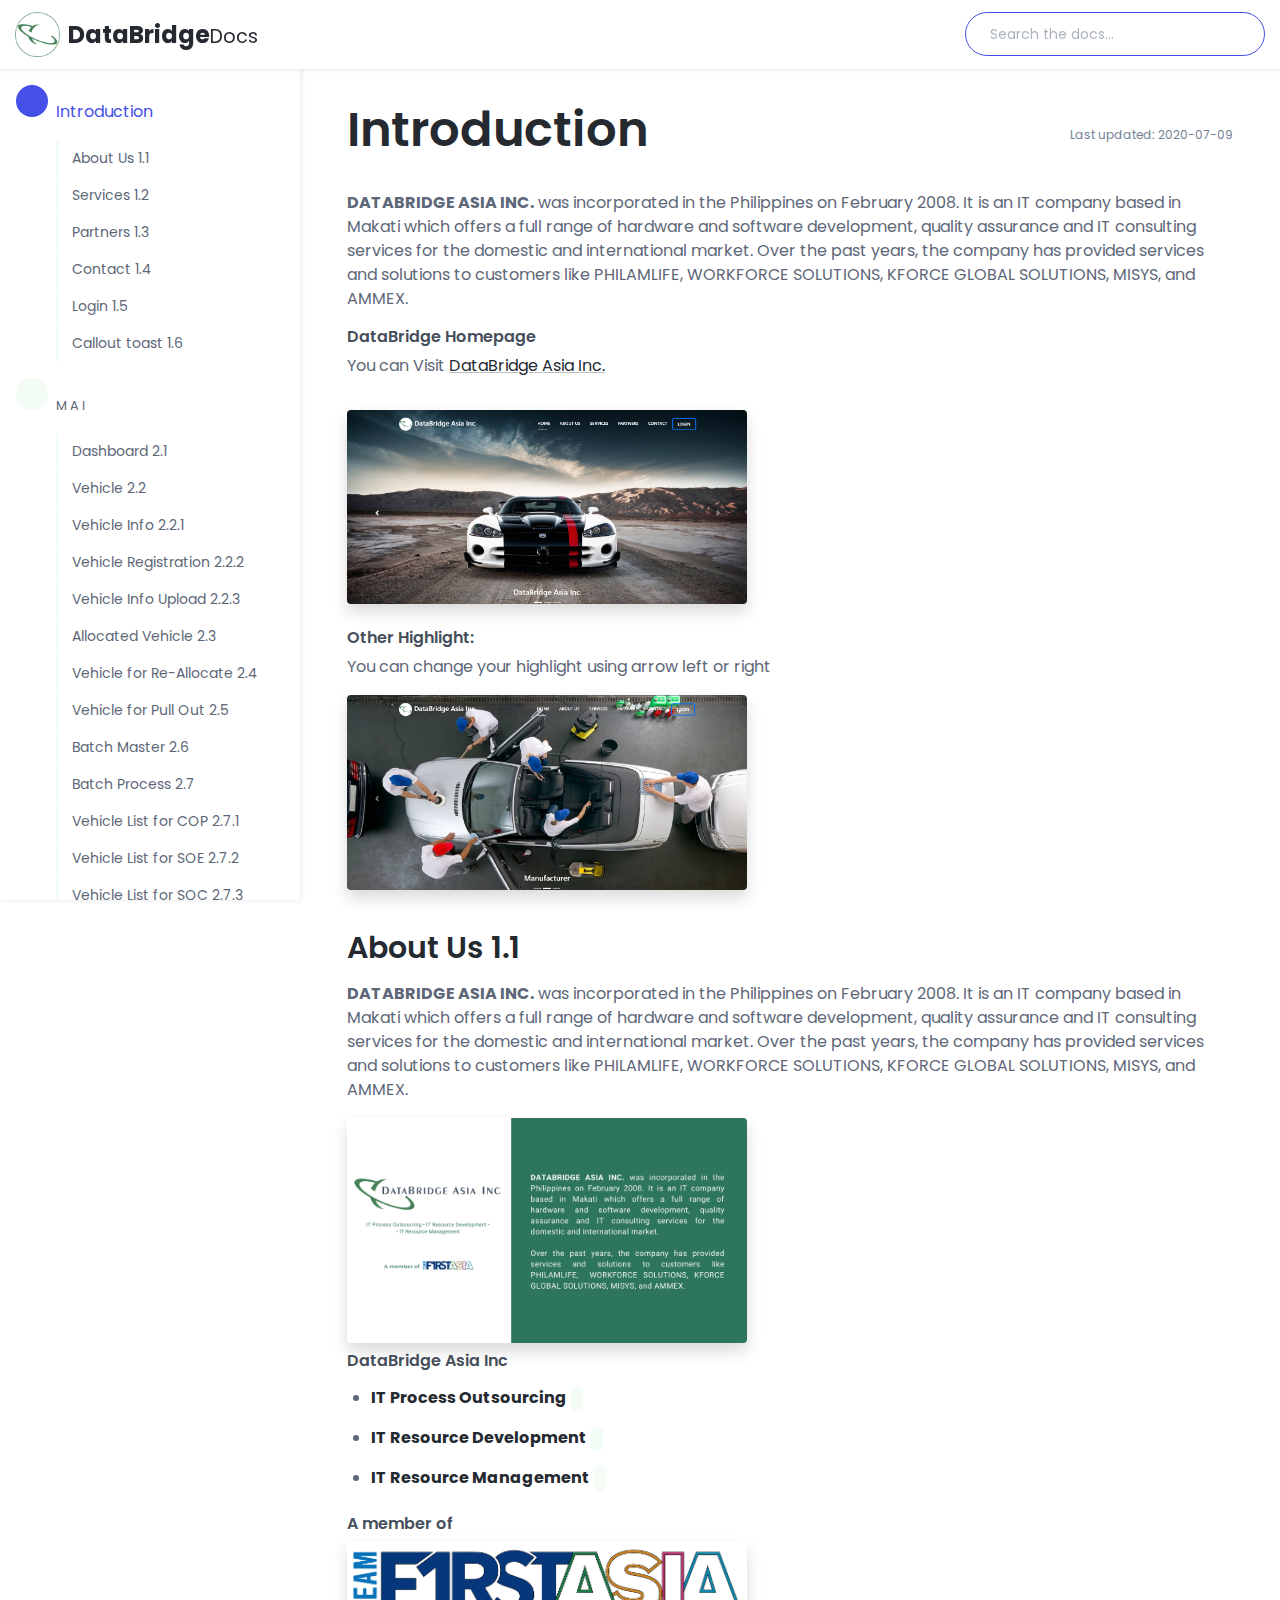
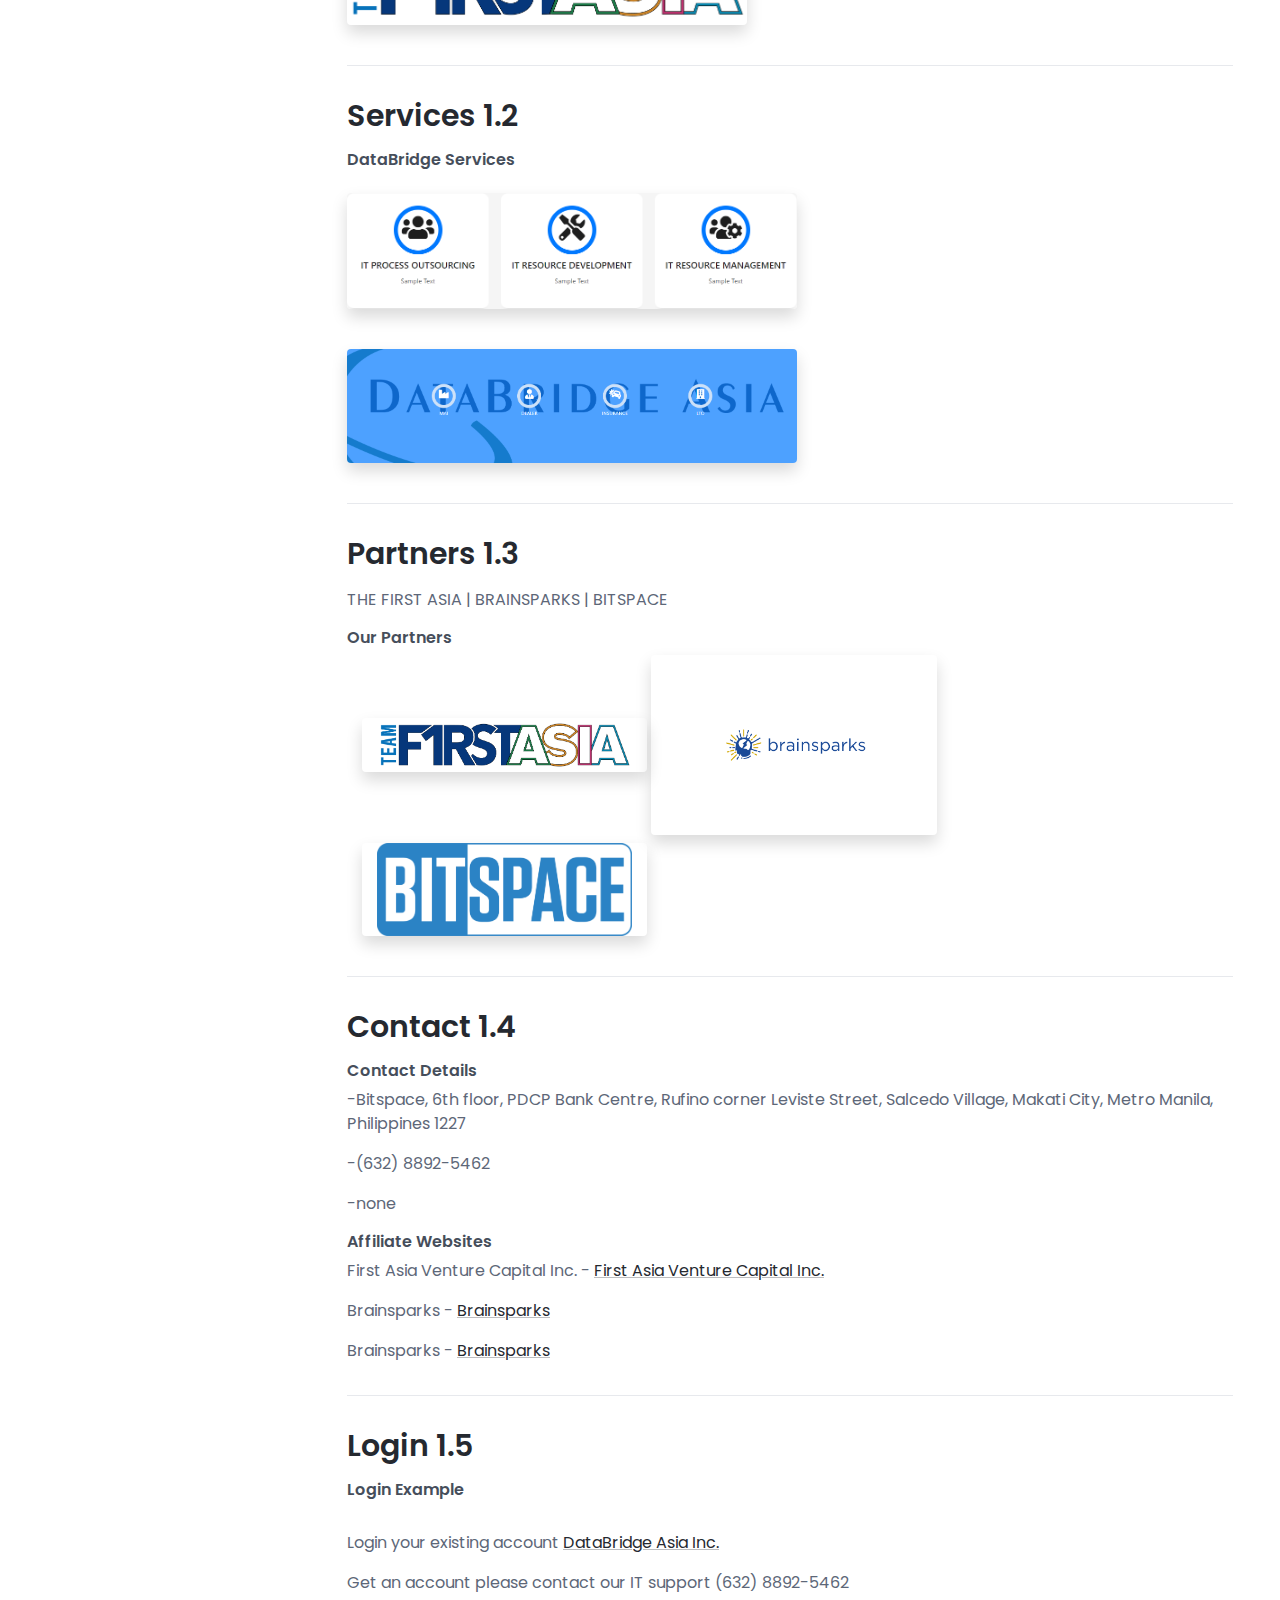
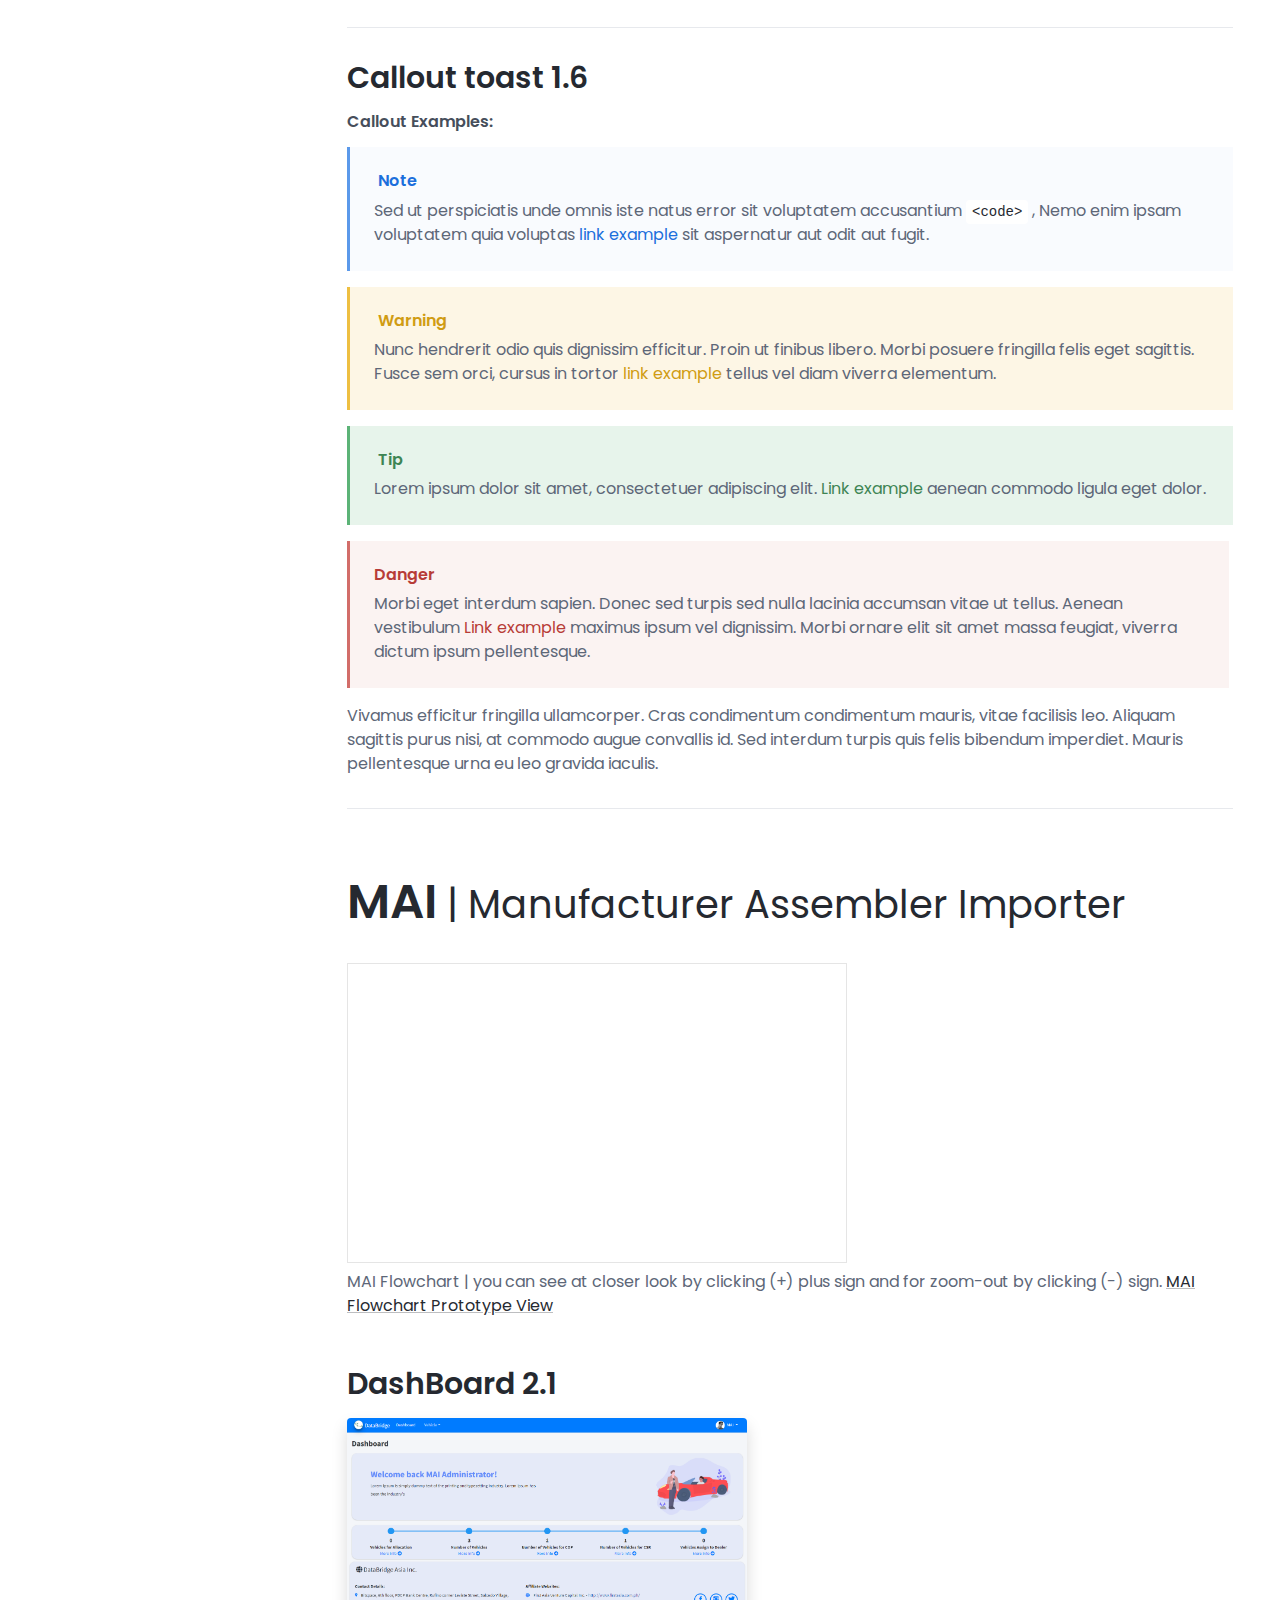
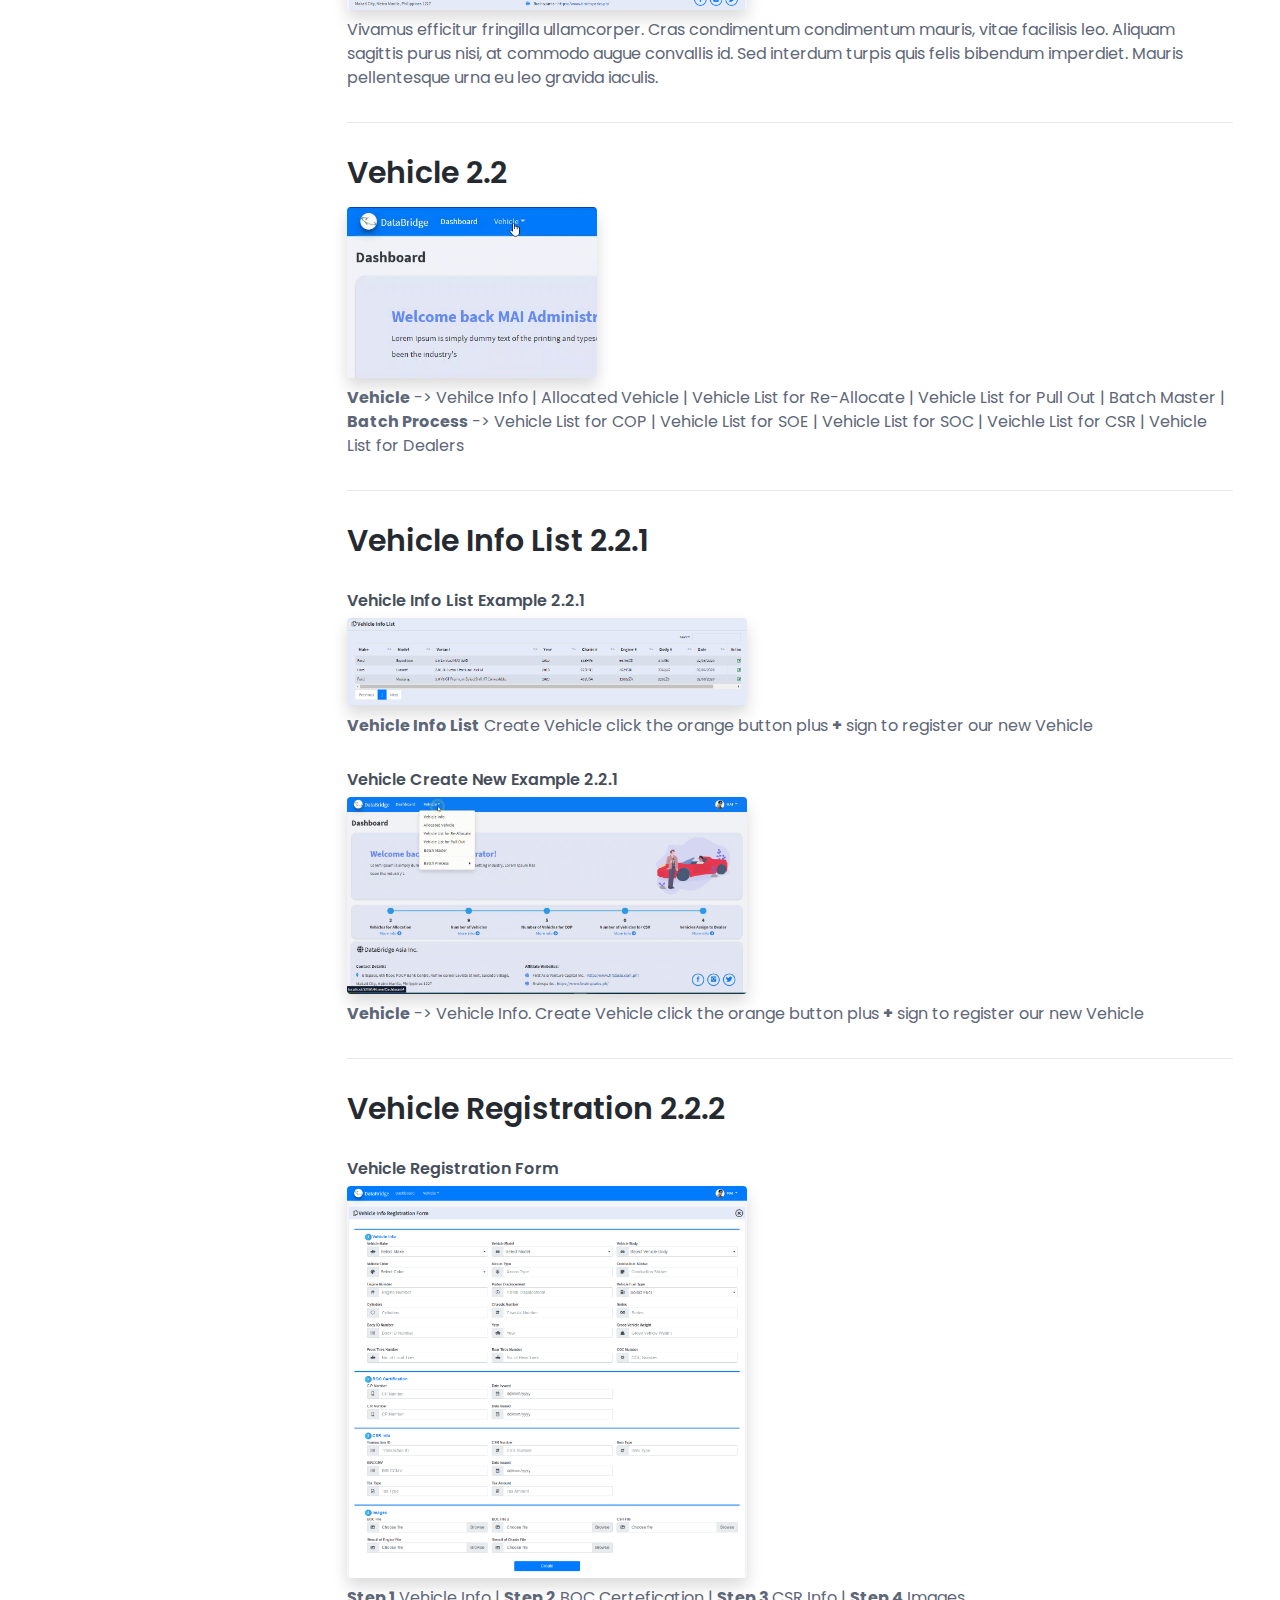
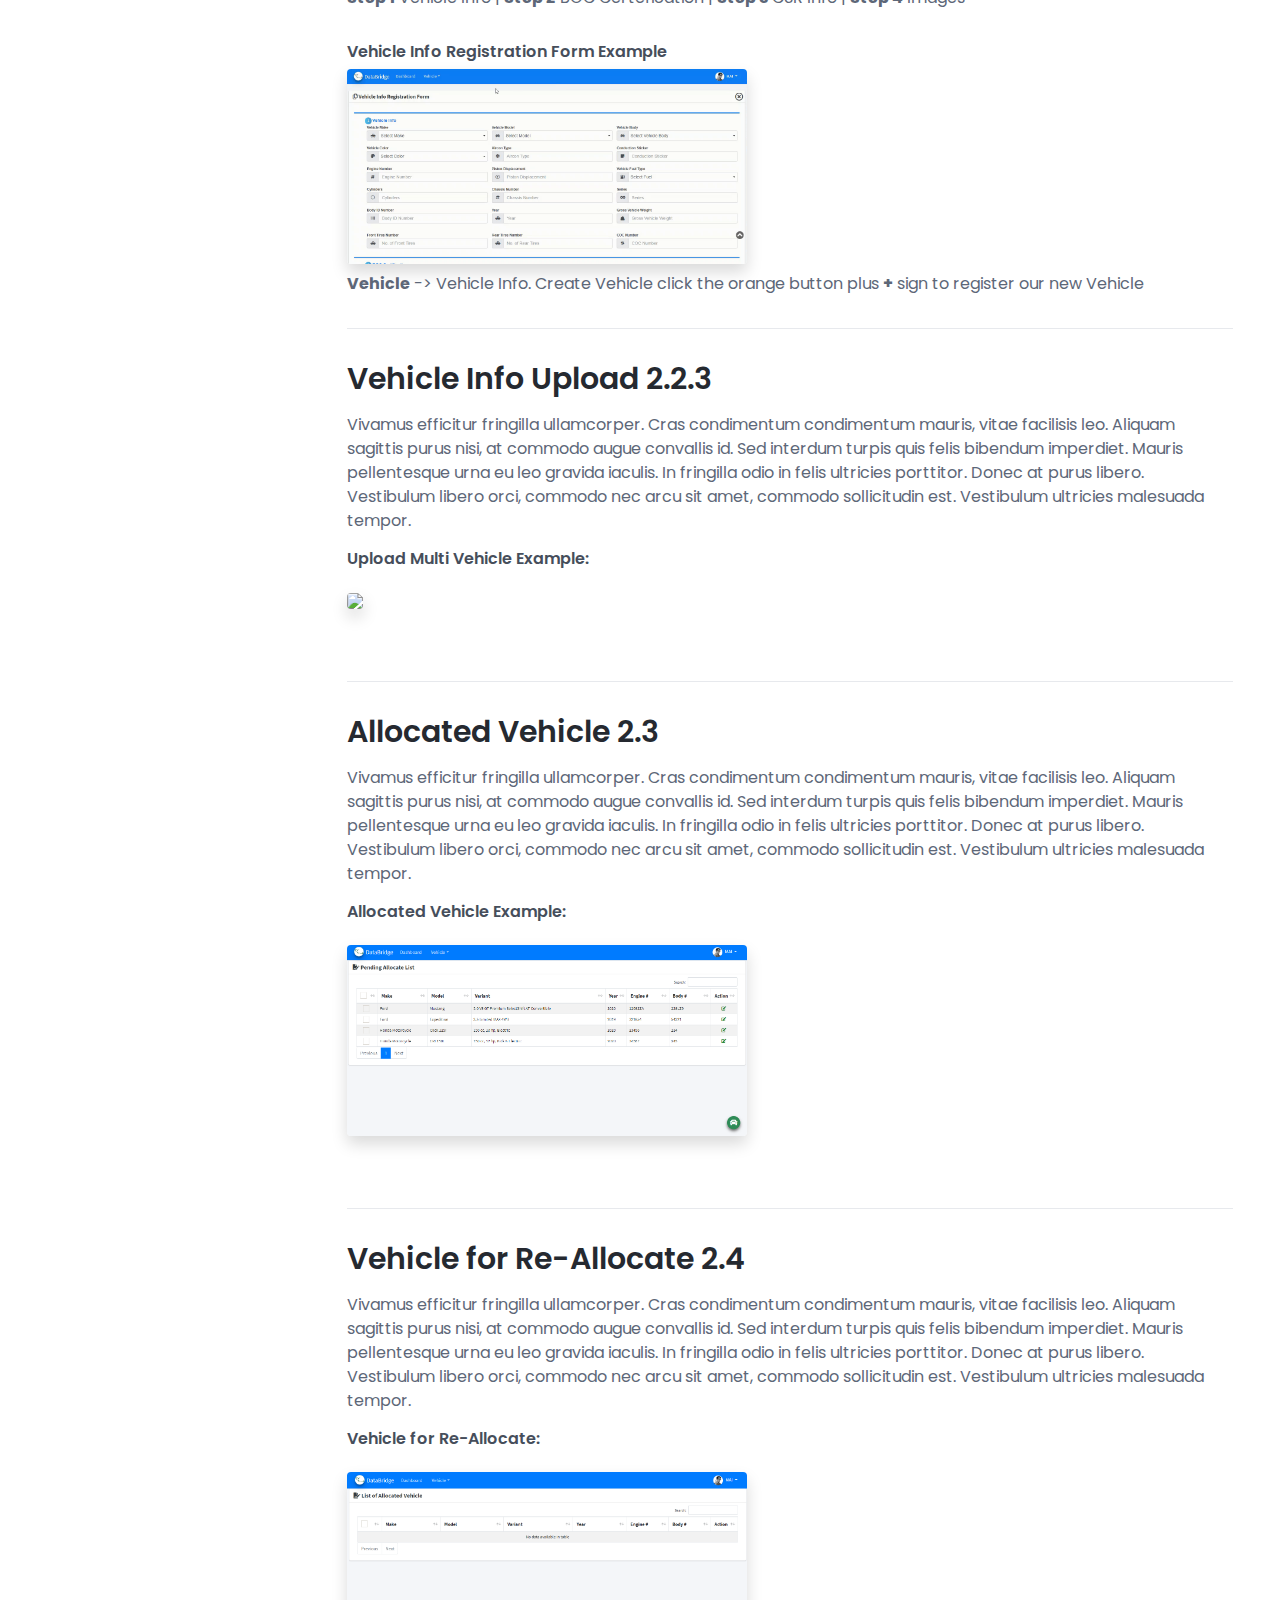
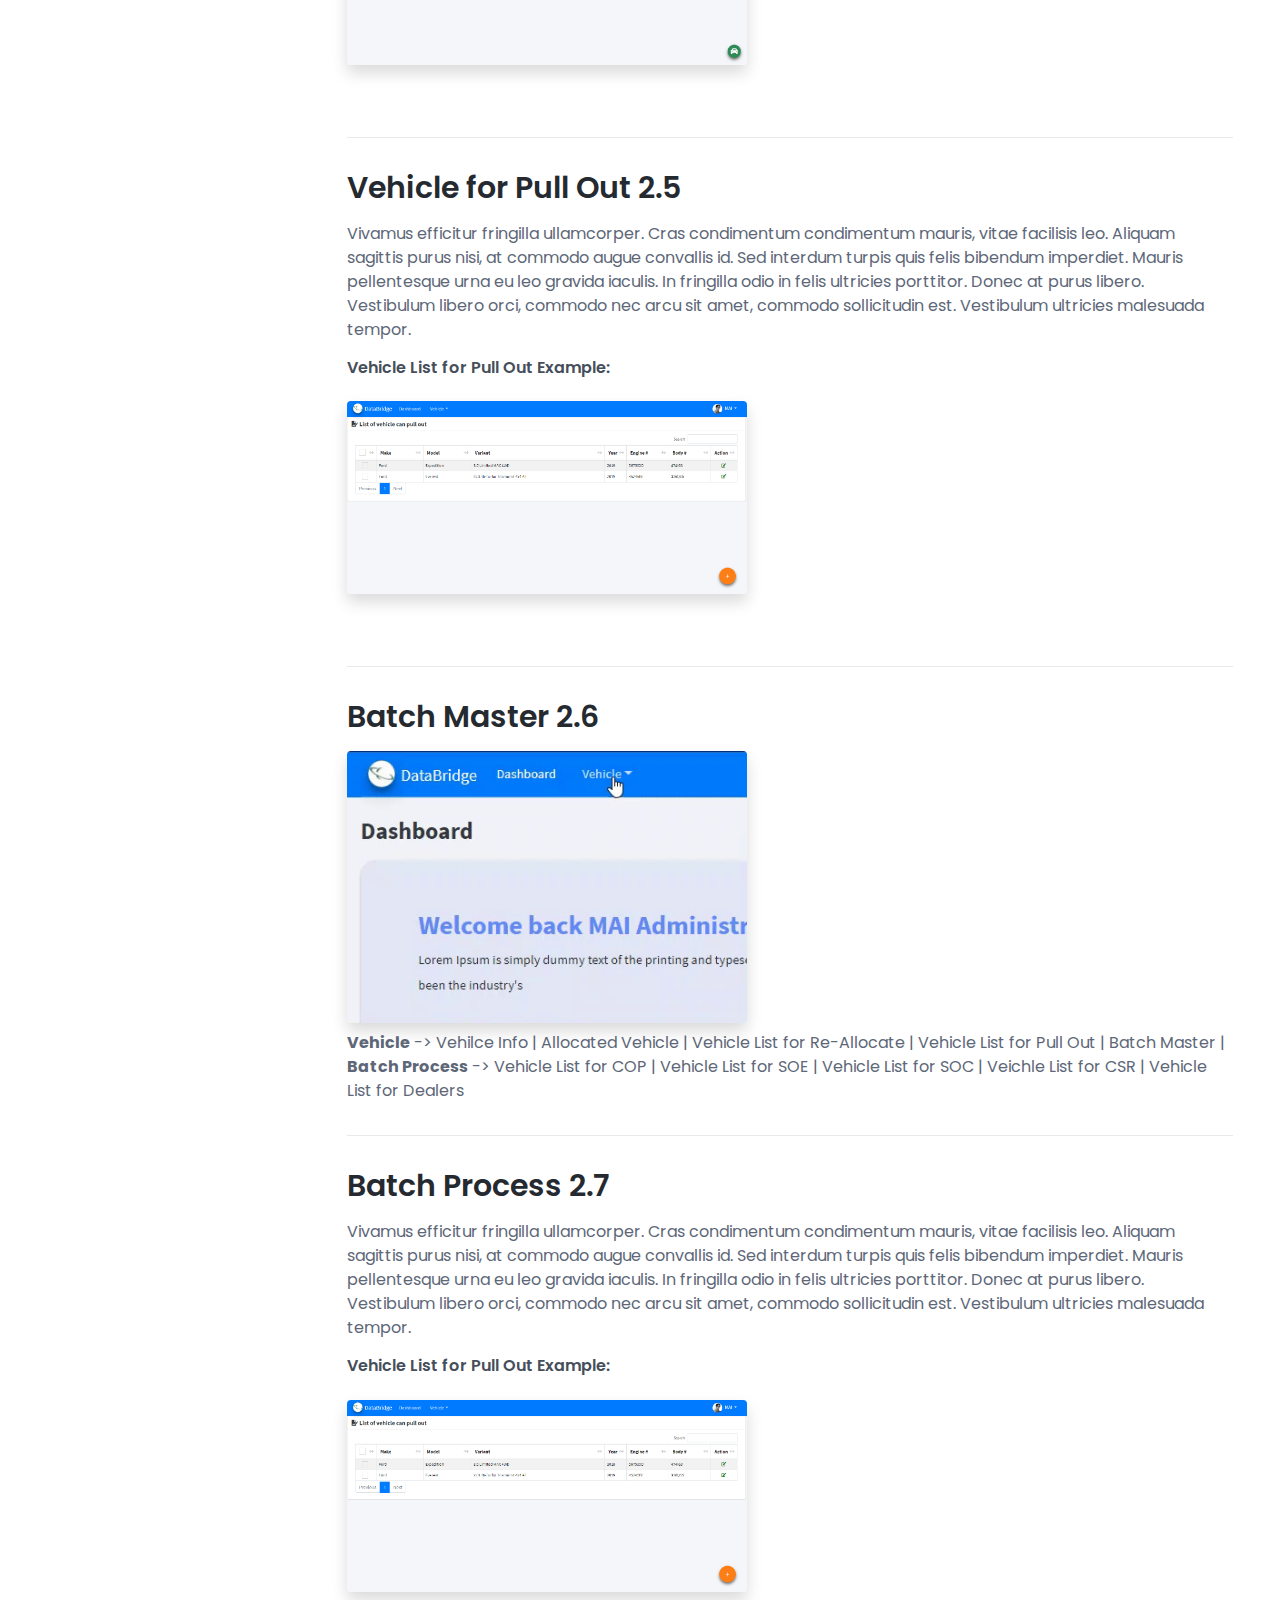
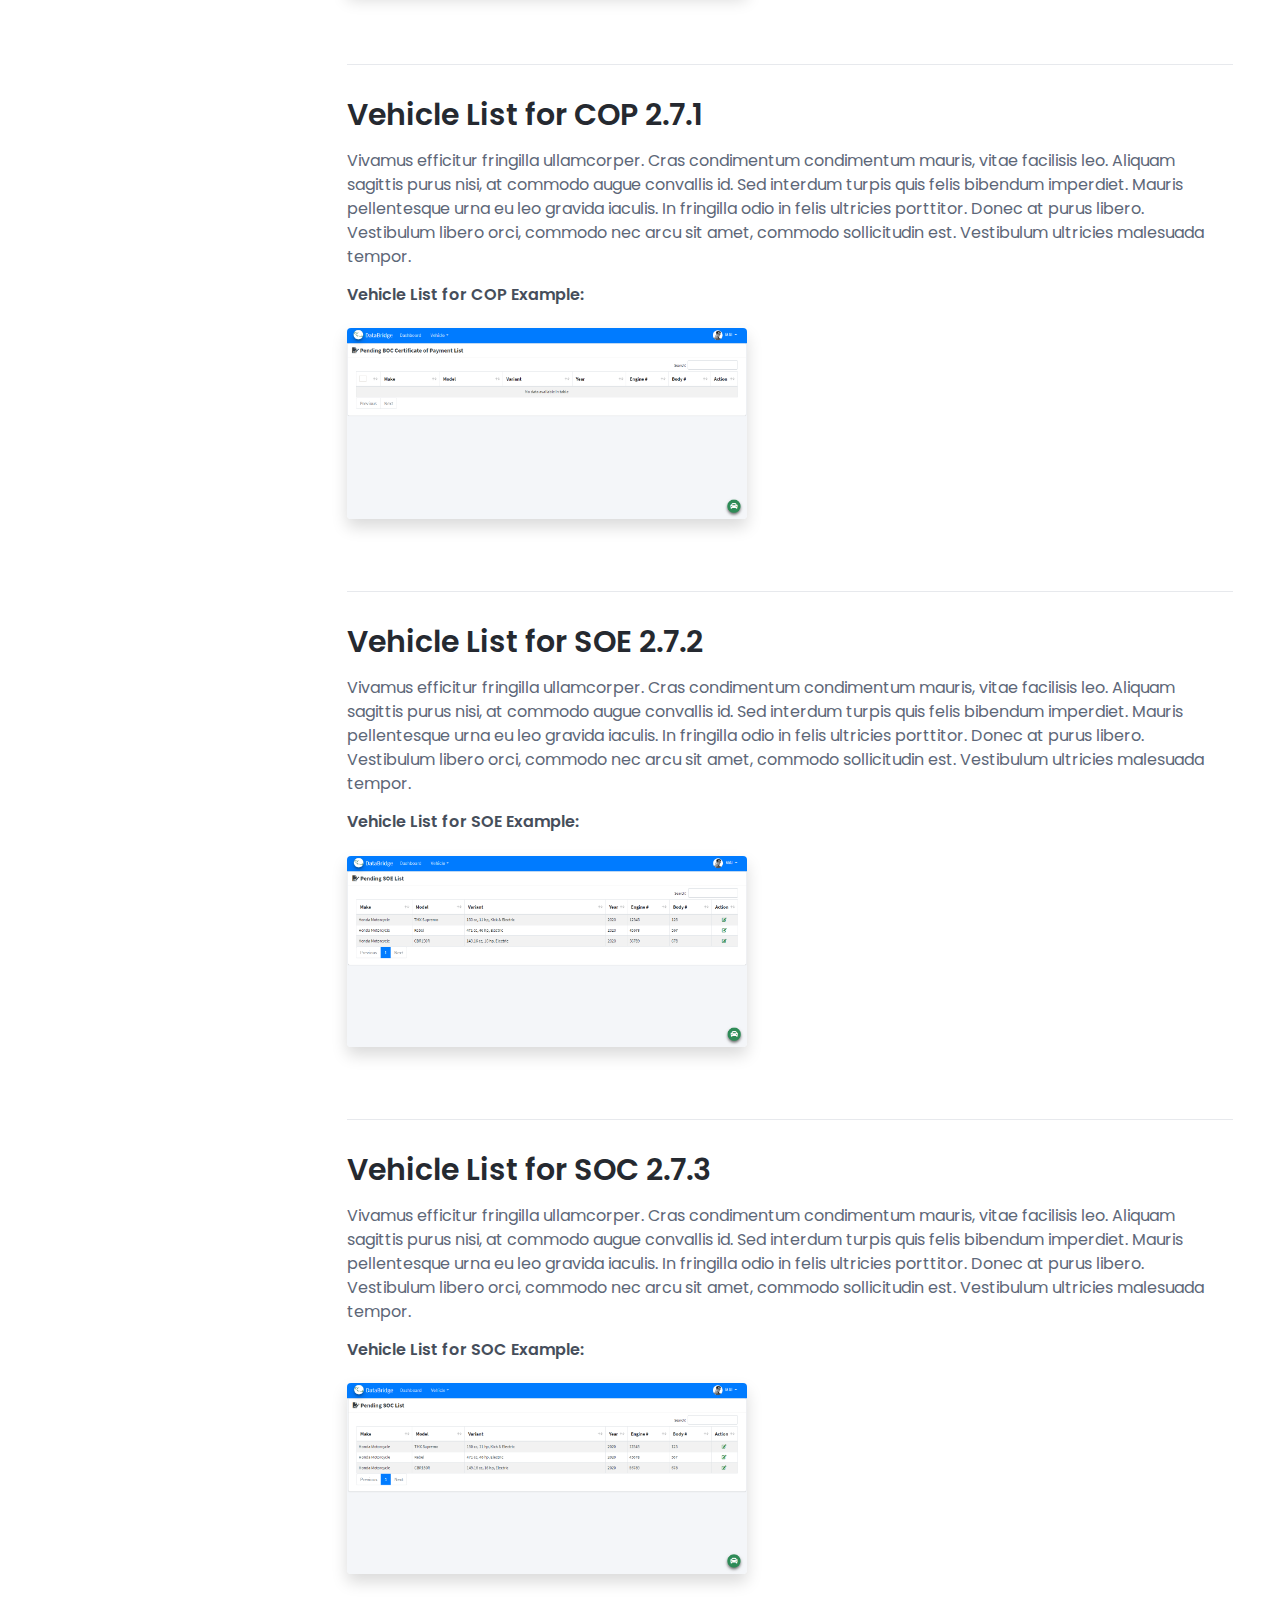
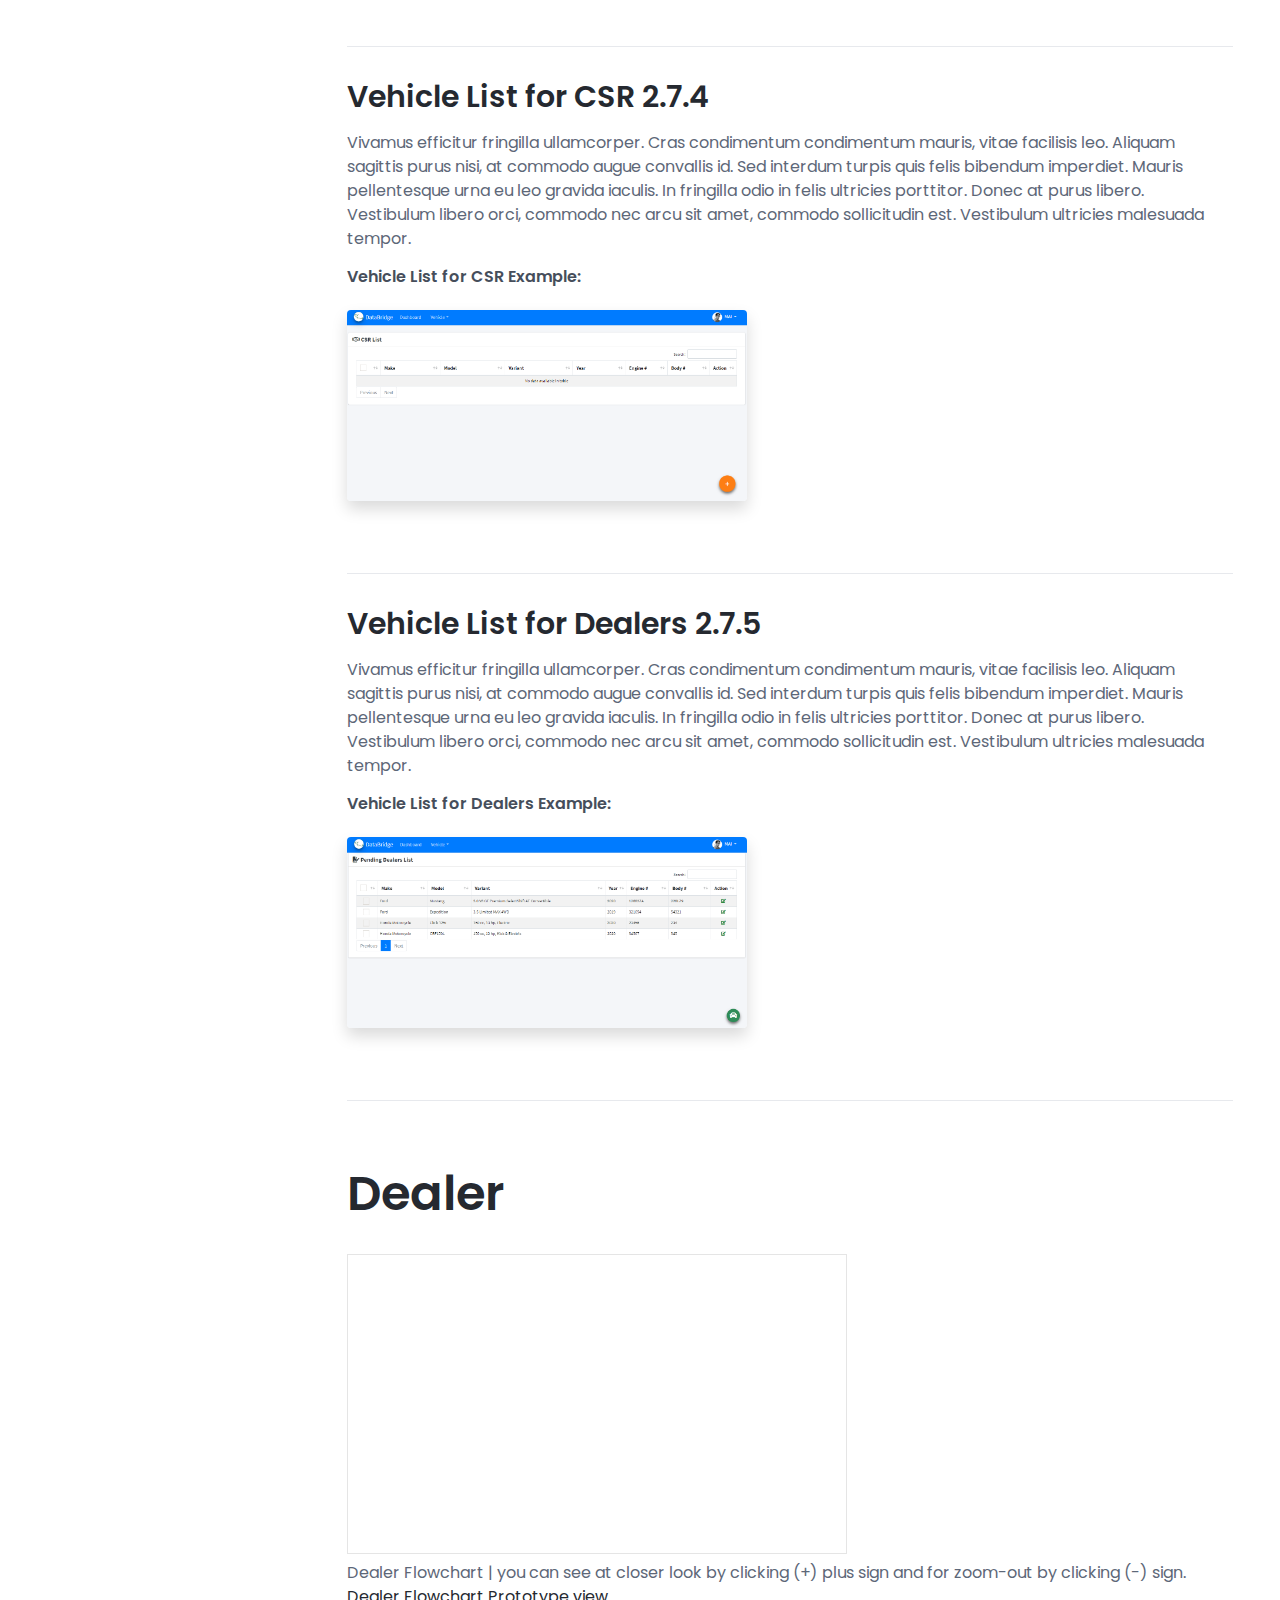
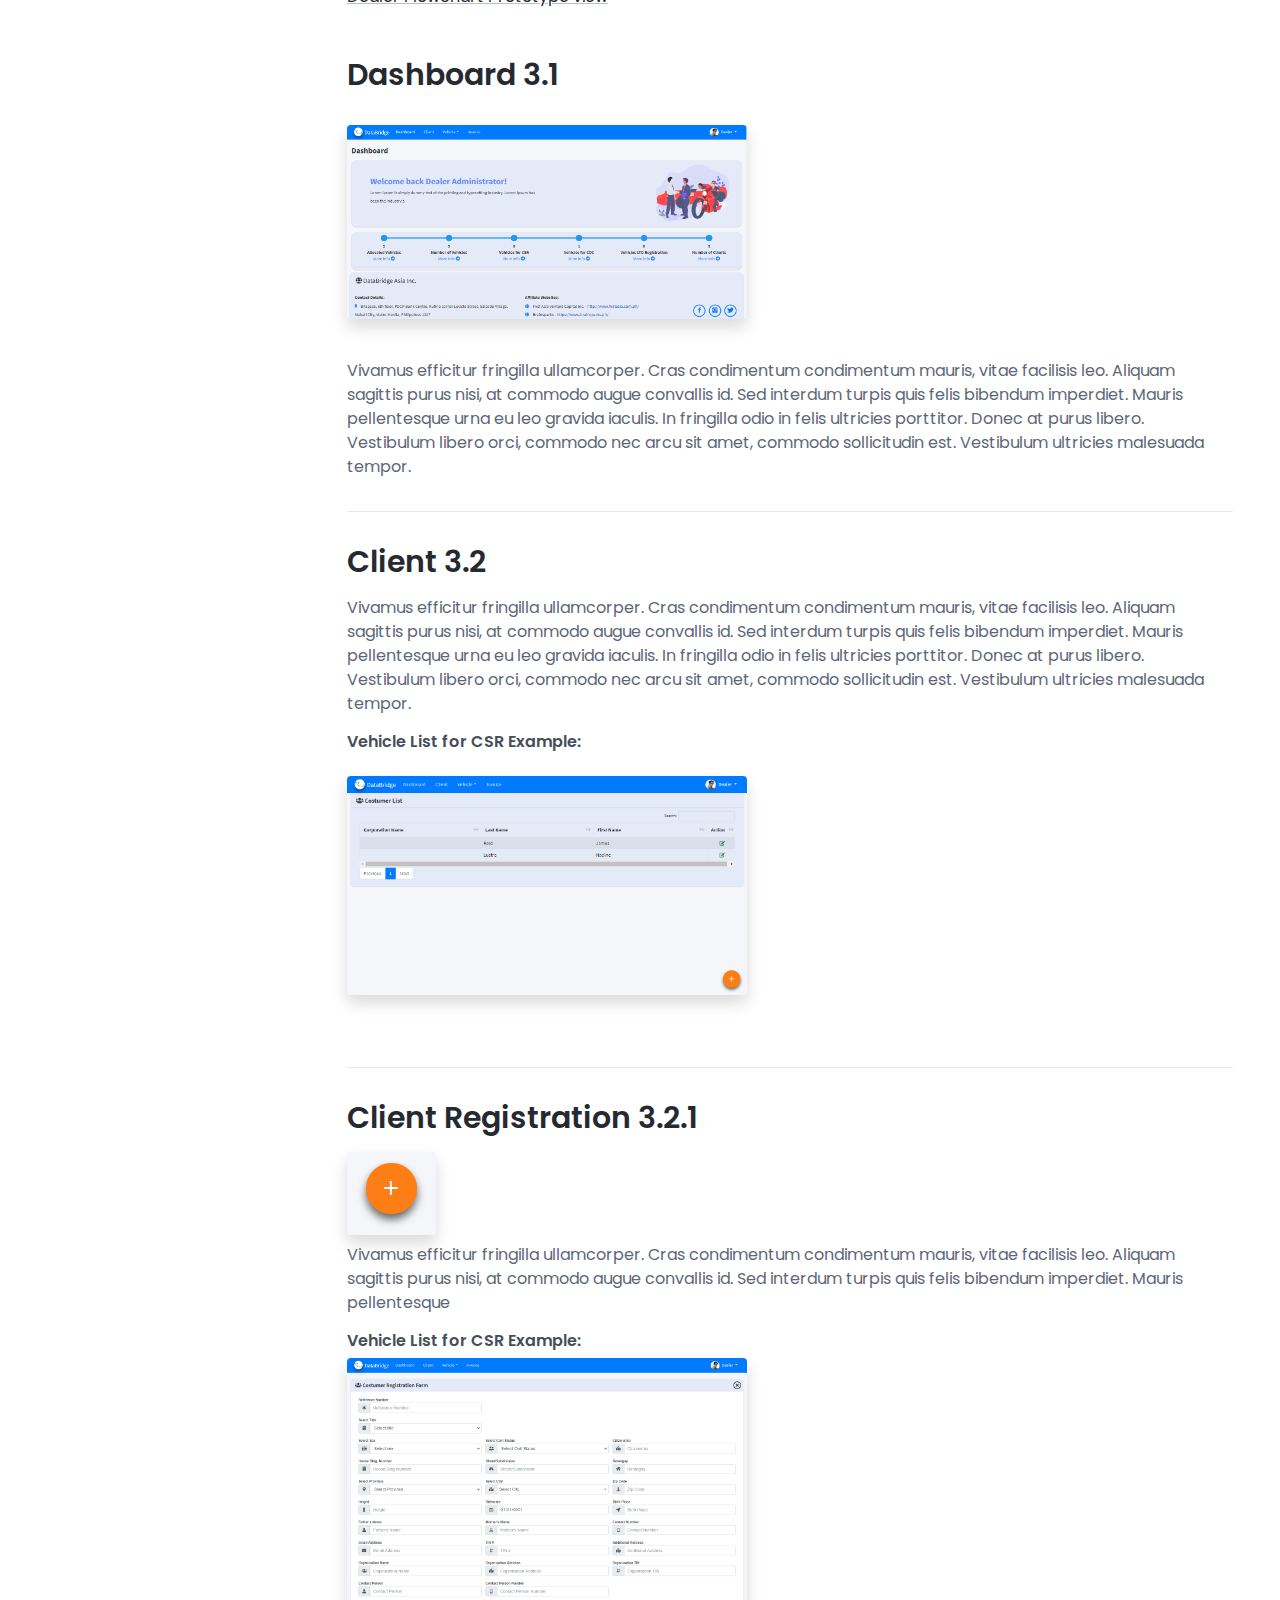
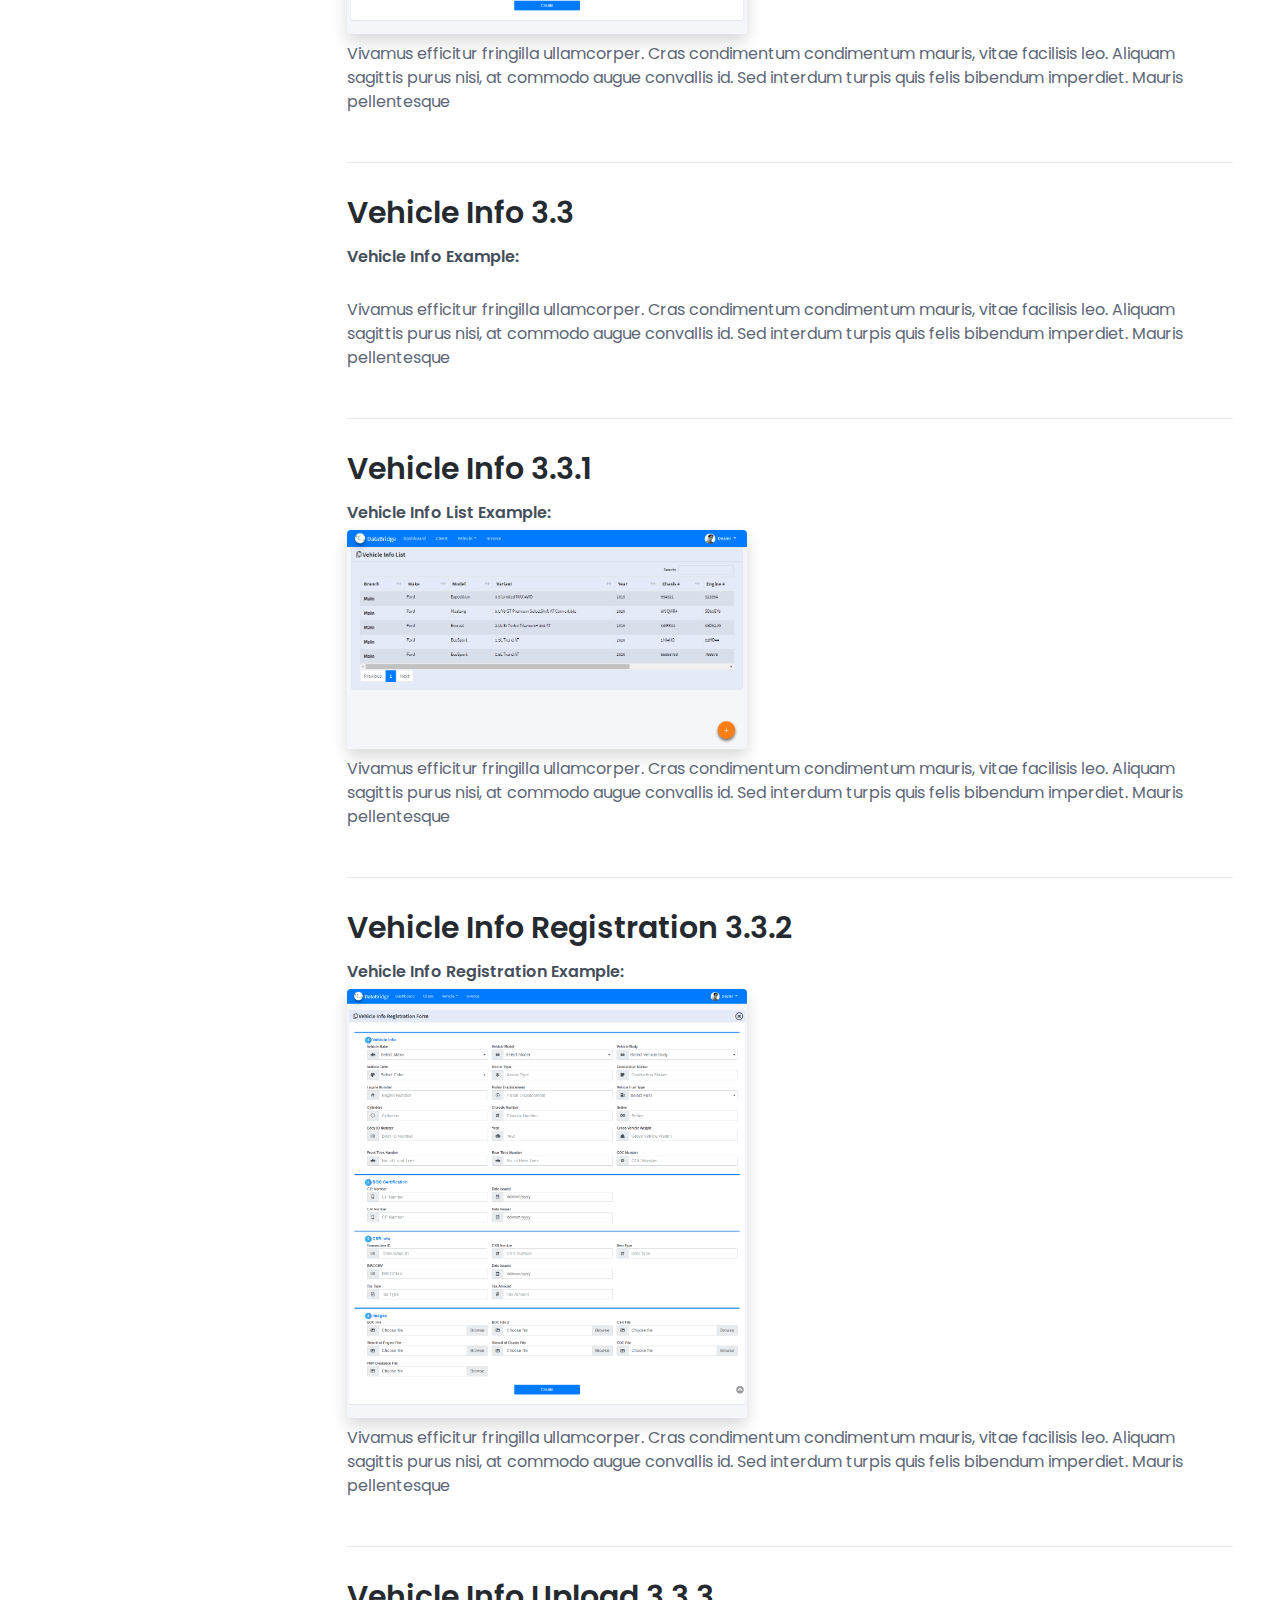
==== commit 51ef9e35: "dealer documentation" ====
--- a/docs-page.html
+++ b/docs-page.html
@@ -47,7 +47,7 @@
                 <div class="docs-top-utilities d-flex justify-content-end align-items-center">
                     <div class="top-search-box d-none d-lg-flex">
                         <form class="search-form">
-                            <input type="text" placeholder="Search the docs..." name="search" class="form-control search-input">
+                            <input type="text" id="searchformbyid" placeholder="Search the docs..." name="search" class="form-control search-input">
                             <button type="submit" class="btn search-btn" value="Search"><i class="fas fa-search"></i></button>
                         </form>
                     </div>
@@ -64,7 +64,7 @@
     <div class="docs-wrapper">
         <div id="docs-sidebar" class="docs-sidebar">
             <nav id="docs-nav" class="docs-nav navbar">
-                <ul class="section-items list-unstyled nav flex-column pb-3">
+                <ul id="docs-search" class="section-items list-unstyled nav flex-column pb-3">
                     <li class="nav-item section-title"><a class="nav-link scrollto active" href="#section-1"><span class="theme-icon-holder mr-2"><i class="fas fa-map-signs"></i></span>Introduction</a></li>
                     <li class="nav-item"><a class="nav-link scrollto" href="#item-1-1">About Us 1.1</a></li>
                     <li class="nav-item"><a class="nav-link scrollto" href="#item-1-2">Services 1.2</a></li>
@@ -108,6 +108,8 @@
                     <li class="nav-item"><a class="nav-link scrollto" href="#item-3-6-1">Vehicle for Submission 3.6.1</a></li>
                     <li class="nav-item"><a class="nav-link scrollto" href="#item-3-6-2">Allocated Submitted 3.6.2</a></li>
                     <li class="nav-item"><a class="nav-link scrollto" href="#item-3-6-3">Allocated Processed 3.6.3</a></li>
+                    <li class="nav-item"><a class="nav-link scrollto" href="#item-3-7">Invoice 3.7</a></li>
+                    <li class="nav-item"><a class="nav-link scrollto" href="#item-3-7-1">Invoice Registration 3.7.1</a></li>
                     <li class="nav-item section-title mt-3"><a class="nav-link scrollto" href="#section-4"><span class="theme-icon-holder mr-2"><i class="fas fa-cogs"></i></span>Integrations</a></li>
                     <li class="nav-item"><a class="nav-link scrollto" href="#item-4-1">Section Item 4.1</a></li>
                     <li class="nav-item"><a class="nav-link scrollto" href="#item-4-2">Section Item 4.2</a></li>
@@ -526,7 +528,10 @@
                     </header>
                     <section class="docs-section" id="item-3-1">
                         <h2 class="section-heading">Dashboard 3.1</h2>
-                        <!-- <a href="assets/images/features/Dealer/dealerdashboard.png" data-title="Image Lightbox Example" data-toggle="lightbox"><img class="figure-img img-fluid shadow rounded" src="assets/images/features/Dealer/dealerdashboard.png" alt="" style="width: 600px;"></a>                                -->
+                        <figure class="figure docs-figure py-3">
+                            <a href="assets/images/features/Dealer/dealerdashboard.png" data-title="Dealer Dashboard" data-toggle="lightbox"><img class="figure-img img-fluid shadow rounded" src="assets/images/features/Dealer/dealerdashboard.png" alt="" style="width: 400px;"></a>
+                        </figure>
+
                         <p>Vivamus efficitur fringilla ullamcorper. Cras condimentum condimentum mauris, vitae facilisis leo. Aliquam sagittis purus nisi, at commodo augue convallis id. Sed interdum turpis quis felis bibendum imperdiet. Mauris pellentesque
                             urna eu leo gravida iaculis. In fringilla odio in felis ultricies porttitor. Donec at purus libero. Vestibulum libero orci, commodo nec arcu sit amet, commodo sollicitudin est. Vestibulum ultricies malesuada tempor.</p>
                     </section>
@@ -534,10 +539,12 @@
 
                     <section class="docs-section" id="item-3-2">
                         <h2 class="section-heading">Client 3.2</h2>
-                        <!-- <a href="assets/images/features/Dealer/Client/Clientlist.png" data-title="Image Lightbox Example" data-toggle="lightbox"><img class="figure-img img-fluid shadow rounded" src="assets/images/features/Dealer/Client/Clientlist.png" alt="" style="width: 600px;"></a> -->
-                        <p><b>Client List</b> Create Client click the orange button plus <b>+</b> sign to register our new Client Costumer </p>
-                        <!-- <a href="assets/images/features/Dealer/Client/Clientadd.png" data-title="Image Lightbox Example" data-toggle="lightbox"><img class="figure-img img-fluid shadow rounded" src="assets/images/features/Dealer/Client/Clientadd.png" alt=""></a> -->
-
+                        <p>Vivamus efficitur fringilla ullamcorper. Cras condimentum condimentum mauris, vitae facilisis leo. Aliquam sagittis purus nisi, at commodo augue convallis id. Sed interdum turpis quis felis bibendum imperdiet. Mauris pellentesque
+                            urna eu leo gravida iaculis. In fringilla odio in felis ultricies porttitor. Donec at purus libero. Vestibulum libero orci, commodo nec arcu sit amet, commodo sollicitudin est. Vestibulum ultricies malesuada tempor.</p>
+                        <h5>Vehicle List for CSR Example:</h5>
+                        <figure class="figure docs-figure py-3">
+                            <a href="assets/images/features/Dealer/Client/Client.png" data-title="Vehicle List for CSR" data-toggle="lightbox"><img class="figure-img img-fluid shadow rounded" src="assets/images/features/Dealer/Client/Client.png" alt="" style="width: 400px;"></a>
+                        </figure>
                     </section>
                     <!--//section-->
 
@@ -546,120 +553,209 @@
                         <!-- <a href="assets/images/features/Dealer/Client/Clientlist.png" data-title="Image Lightbox Example" data-toggle="lightbox"><img class="figure-img img-fluid shadow rounded" src="assets/images/features/Dealer/Client/Clientlist.png" alt="" style="width: 600px;"></a> -->
                         <!-- <p><b>Client List</b> Create Client click the orange button plus <b>+</b> sign to register our new Client Costumer </p> -->
                         <a href="assets/images/features/Dealer/Client/Clientadd.png" data-title="Image Lightbox Example" data-toggle="lightbox"><img class="figure-img img-fluid shadow rounded" src="assets/images/features/Dealer/Client/Clientadd.png" alt=""></a>
-
+                        <p>Vivamus efficitur fringilla ullamcorper. Cras condimentum condimentum mauris, vitae facilisis leo. Aliquam sagittis purus nisi, at commodo augue convallis id. Sed interdum turpis quis felis bibendum imperdiet. Mauris pellentesque</p>
+
+                        <figure>
+                            <h5>Vehicle List for CSR Example:</h5>
+                            <a href="assets/images/features/Dealer/Client/Customer-Create.png" data-title="Image Lightbox Example" data-toggle="lightbox"><img class="figure-img img-fluid shadow rounded" src="assets/images/features/Dealer/Client/Customer-Create.png" alt="" style="width: 400px;"></a>
+                            <p>Vivamus efficitur fringilla ullamcorper. Cras condimentum condimentum mauris, vitae facilisis leo. Aliquam sagittis purus nisi, at commodo augue convallis id. Sed interdum turpis quis felis bibendum imperdiet. Mauris pellentesque</p>
+
+                        </figure>
                     </section>
                     <!--//section-->
 
                     <section class="docs-section" id="item-3-3">
                         <h2 class="section-heading">Vehicle Info 3.3</h2>
-                        <p>Vivamus efficitur fringilla ullamcorper. Cras condimentum condimentum mauris, vitae facilisis leo. Aliquam sagittis purus nisi, at commodo augue convallis id. Sed interdum turpis quis felis bibendum imperdiet. Mauris pellentesque
-                            urna eu leo gravida iaculis. In fringilla odio in felis ultricies porttitor. Donec at purus libero. Vestibulum libero orci, commodo nec arcu sit amet, commodo sollicitudin est. Vestibulum ultricies malesuada tempor.</p>
+                        <figure>
+                            <h5>Vehicle Info Example:</h5>
+                            <a href="assets/images/features/Dealer/" data-title="Image Lightbox Example" data-toggle="lightbox"><img class="figure-img img-fluid shadow rounded" src="assets/images/features/Dealer/" alt="" style="width: 400px;"></a>
+                            <p>Vivamus efficitur fringilla ullamcorper. Cras condimentum condimentum mauris, vitae facilisis leo. Aliquam sagittis purus nisi, at commodo augue convallis id. Sed interdum turpis quis felis bibendum imperdiet. Mauris pellentesque</p>
+
+                        </figure>
                     </section>
                     <!--//section-->
 
                     <section class="docs-section" id="item-3-3-1">
                         <h2 class="section-heading">Vehicle Info 3.3.1</h2>
-                        <p>Vivamus efficitur fringilla ullamcorper. Cras condimentum condimentum mauris, vitae facilisis leo. Aliquam sagittis purus nisi, at commodo augue convallis id. Sed interdum turpis quis felis bibendum imperdiet. Mauris pellentesque
-                            urna eu leo gravida iaculis. In fringilla odio in felis ultricies porttitor. Donec at purus libero. Vestibulum libero orci, commodo nec arcu sit amet, commodo sollicitudin est. Vestibulum ultricies malesuada tempor.</p>
+                        <figure>
+                            <h5>Vehicle Info List Example:</h5>
+                            <a href="assets/images/features/Dealer/Vehicle info/vehicle info list.png" data-title="Vehicle Info List" data-toggle="lightbox"><img class="figure-img img-fluid shadow rounded" src="assets/images/features/Dealer/Vehicle info/vehicle info list.png" alt="" style="width: 400px;"></a>
+                            <p>Vivamus efficitur fringilla ullamcorper. Cras condimentum condimentum mauris, vitae facilisis leo. Aliquam sagittis purus nisi, at commodo augue convallis id. Sed interdum turpis quis felis bibendum imperdiet. Mauris pellentesque</p>
+
+                        </figure>
                     </section>
                     <!--//section-->
 
                     <section class="docs-section" id="item-3-3-2">
                         <h2 class="section-heading">Vehicle Info Registration 3.3.2</h2>
-                        <p>Vivamus efficitur fringilla ullamcorper. Cras condimentum condimentum mauris, vitae facilisis leo. Aliquam sagittis purus nisi, at commodo augue convallis id. Sed interdum turpis quis felis bibendum imperdiet. Mauris pellentesque
-                            urna eu leo gravida iaculis. In fringilla odio in felis ultricies porttitor. Donec at purus libero. Vestibulum libero orci, commodo nec arcu sit amet, commodo sollicitudin est. Vestibulum ultricies malesuada tempor.</p>
+                        <figure>
+                            <h5>Vehicle Info Registration Example:</h5>
+                            <a href="assets/images/features/Dealer/Vehicle info/VehicleInfo-Vehicle-Registration.png" data-title="Vehicle Info Registration" data-toggle="lightbox"><img class="figure-img img-fluid shadow rounded" src="assets/images/features/Dealer/Vehicle info/VehicleInfo-Vehicle-Registration.png" alt="" style="width: 400px;"></a>
+                            <p>Vivamus efficitur fringilla ullamcorper. Cras condimentum condimentum mauris, vitae facilisis leo. Aliquam sagittis purus nisi, at commodo augue convallis id. Sed interdum turpis quis felis bibendum imperdiet. Mauris pellentesque</p>
+
+                        </figure>
                     </section>
                     <!--//section-->
 
                     <section class="docs-section" id="item-3-3-3">
                         <h2 class="section-heading">Vehicle Info Upload 3.3.3</h2>
-                        <p>Vivamus efficitur fringilla ullamcorper. Cras condimentum condimentum mauris, vitae facilisis leo. Aliquam sagittis purus nisi, at commodo augue convallis id. Sed interdum turpis quis felis bibendum imperdiet. Mauris pellentesque
-                            urna eu leo gravida iaculis. In fringilla odio in felis ultricies porttitor. Donec at purus libero. Vestibulum libero orci, commodo nec arcu sit amet, commodo sollicitudin est. Vestibulum ultricies malesuada tempor.</p>
+                        <figure>
+                            <h5>Vehicle Info Upload Example:</h5>
+                            <a href="assets/images/features/Dealer/Vehicle info/UploadVehicleInfo.png" data-title="Vehicle Info Multi Upload" data-toggle="lightbox"><img class="figure-img img-fluid shadow rounded" src="assets/images/features/Dealer/Vehicle info/UploadVehicleInfo.png" alt="" style="width: 400px;"></a>
+                            <p>Vivamus efficitur fringilla ullamcorper. Cras condimentum condimentum mauris, vitae facilisis leo. Aliquam sagittis purus nisi, at commodo augue convallis id. Sed interdum turpis quis felis bibendum imperdiet. Mauris pellentesque</p>
+
+                        </figure>
                     </section>
                     <!--//section-->
 
                     <section class="docs-section" id="item-3-4">
                         <h2 class="section-heading">Allocated Vehicle 3.4</h2>
-                        <p>Vivamus efficitur fringilla ullamcorper. Cras condimentum condimentum mauris, vitae facilisis leo. Aliquam sagittis purus nisi, at commodo augue convallis id. Sed interdum turpis quis felis bibendum imperdiet. Mauris pellentesque
-                            urna eu leo gravida iaculis. In fringilla odio in felis ultricies porttitor. Donec at purus libero. Vestibulum libero orci, commodo nec arcu sit amet, commodo sollicitudin est. Vestibulum ultricies malesuada tempor.</p>
+                        <figure>
+                            <h5>Allocated Vehicle Example:</h5>
+                            <a href="assets/images/features/Dealer/Allocated Vehicle.png" data-title="Allocated Vehicle" data-toggle="lightbox"><img class="figure-img img-fluid shadow rounded" src="assets/images/features/Dealer/Allocated Vehicle.png" alt="" style="width: 400px;"></a>
+                            <p>Vivamus efficitur fringilla ullamcorper. Cras condimentum condimentum mauris, vitae facilisis leo. Aliquam sagittis purus nisi, at commodo augue convallis id. Sed interdum turpis quis felis bibendum imperdiet. Mauris pellentesque</p>
+
+                        </figure>
                     </section>
                     <!--//section-->
 
                     <section class="docs-section" id="item-3-5">
                         <h2 class="section-heading">Batch Process 3.5</h2>
-                        <p>Vivamus efficitur fringilla ullamcorper. Cras condimentum condimentum mauris, vitae facilisis leo. Aliquam sagittis purus nisi, at commodo augue convallis id. Sed interdum turpis quis felis bibendum imperdiet. Mauris pellentesque
-                            urna eu leo gravida iaculis. In fringilla odio in felis ultricies porttitor. Donec at purus libero. Vestibulum libero orci, commodo nec arcu sit amet, commodo sollicitudin est. Vestibulum ultricies malesuada tempor.</p>
+                        <figure>
+                            <h5>Batch Process Example:</h5>
+                            <a href="assets/images/features/Dealer/" data-title="Allocated Vehicle" data-toggle="lightbox"><img class="figure-img img-fluid shadow rounded" src="assets/images/features/Dealer/" alt="" style="width: 400px;"></a>
+                            <p>Vivamus efficitur fringilla ullamcorper. Cras condimentum condimentum mauris, vitae facilisis leo. Aliquam sagittis purus nisi, at commodo augue convallis id. Sed interdum turpis quis felis bibendum imperdiet. Mauris pellentesque</p>
+
+                        </figure>
                     </section>
                     <!--//section-->
 
                     <section class="docs-section" id="item-3-5-1">
                         <h2 class="section-heading">Vehicle List for COP 3.5.1</h2>
-                        <p>Vivamus efficitur fringilla ullamcorper. Cras condimentum condimentum mauris, vitae facilisis leo. Aliquam sagittis purus nisi, at commodo augue convallis id. Sed interdum turpis quis felis bibendum imperdiet. Mauris pellentesque
-                            urna eu leo gravida iaculis. In fringilla odio in felis ultricies porttitor. Donec at purus libero. Vestibulum libero orci, commodo nec arcu sit amet, commodo sollicitudin est. Vestibulum ultricies malesuada tempor.</p>
+                        <figure>
+                            <h5>Vehicle List for COP Example:</h5>
+                            <a href="assets/images/features/Dealer/Batch Process/cop.png" data-title="Vehicle List for COP" data-toggle="lightbox"><img class="figure-img img-fluid shadow rounded" src="assets/images/features/Dealer/Batch Process/cop.png" alt="" style="width: 400px;"></a>
+                            <p>Vivamus efficitur fringilla ullamcorper. Cras condimentum condimentum mauris, vitae facilisis leo. Aliquam sagittis purus nisi, at commodo augue convallis id. Sed interdum turpis quis felis bibendum imperdiet. Mauris pellentesque</p>
+
+                        </figure>
                     </section>
                     <!--//section-->
 
                     <section class="docs-section" id="item-3-5-2">
                         <h2 class="section-heading">Vehicle List for SOE 3.5.2</h2>
-                        <p>Vivamus efficitur fringilla ullamcorper. Cras condimentum condimentum mauris, vitae facilisis leo. Aliquam sagittis purus nisi, at commodo augue convallis id. Sed interdum turpis quis felis bibendum imperdiet. Mauris pellentesque
-                            urna eu leo gravida iaculis. In fringilla odio in felis ultricies porttitor. Donec at purus libero. Vestibulum libero orci, commodo nec arcu sit amet, commodo sollicitudin est. Vestibulum ultricies malesuada tempor.</p>
+                        <figure>
+                            <h5>Vehicle List for SOE Example:</h5>
+                            <a href="assets/images/features/Dealer/Batch Process/soe.png" data-title="Vehicle List for SOE" data-toggle="lightbox"><img class="figure-img img-fluid shadow rounded" src="assets/images/features/Dealer/Batch Process/soe.png" alt="" style="width: 400px;"></a>
+                            <p>Vivamus efficitur fringilla ullamcorper. Cras condimentum condimentum mauris, vitae facilisis leo. Aliquam sagittis purus nisi, at commodo augue convallis id. Sed interdum turpis quis felis bibendum imperdiet. Mauris pellentesque</p>
+
+                        </figure>
                     </section>
                     <!--//section-->
 
                     <section class="docs-section" id="item-3-5-3">
                         <h2 class="section-heading">Vehicle List for SOC 3.5.3</h2>
-                        <p>Vivamus efficitur fringilla ullamcorper. Cras condimentum condimentum mauris, vitae facilisis leo. Aliquam sagittis purus nisi, at commodo augue convallis id. Sed interdum turpis quis felis bibendum imperdiet. Mauris pellentesque
-                            urna eu leo gravida iaculis. In fringilla odio in felis ultricies porttitor. Donec at purus libero. Vestibulum libero orci, commodo nec arcu sit amet, commodo sollicitudin est. Vestibulum ultricies malesuada tempor.</p>
+                        <figure>
+                            <h5>Vehicle List for SOC Example:</h5>
+                            <a href="assets/images/features/Dealer/Batch Process/soc.png" data-title="Vehicle List for SOC" data-toggle="lightbox"><img class="figure-img img-fluid shadow rounded" src="assets/images/features/Dealer/Batch Process/soc.png" alt="" style="width: 400px;"></a>
+                            <p>Vivamus efficitur fringilla ullamcorper. Cras condimentum condimentum mauris, vitae facilisis leo. Aliquam sagittis purus nisi, at commodo augue convallis id. Sed interdum turpis quis felis bibendum imperdiet. Mauris pellentesque</p>
+
+                        </figure>
                     </section>
                     <!--//section-->
 
                     <section class="docs-section" id="item-3-5-4">
                         <h2 class="section-heading">Vehicle List for CSR 3.5.4</h2>
-                        <p>Vivamus efficitur fringilla ullamcorper. Cras condimentum condimentum mauris, vitae facilisis leo. Aliquam sagittis purus nisi, at commodo augue convallis id. Sed interdum turpis quis felis bibendum imperdiet. Mauris pellentesque
-                            urna eu leo gravida iaculis. In fringilla odio in felis ultricies porttitor. Donec at purus libero. Vestibulum libero orci, commodo nec arcu sit amet, commodo sollicitudin est. Vestibulum ultricies malesuada tempor.</p>
+                        <figure>
+                            <h5>Vehicle List for CSR Example:</h5>
+                            <a href="assets/images/features/Dealer/Batch Process/csr.png" data-title="Vehicle List for CSR" data-toggle="lightbox"><img class="figure-img img-fluid shadow rounded" src="assets/images/features/Dealer/Batch Process/csr.png" alt="" style="width: 400px;"></a>
+                            <p>Vivamus efficitur fringilla ullamcorper. Cras condimentum condimentum mauris, vitae facilisis leo. Aliquam sagittis purus nisi, at commodo augue convallis id. Sed interdum turpis quis felis bibendum imperdiet. Mauris pellentesque</p>
+
+                        </figure>
                     </section>
                     <!--//section-->
 
                     <section class="docs-section" id="item-3-5-5">
                         <h2 class="section-heading">Vehicle List for COC 3.5.5</h2>
-                        <p>Vivamus efficitur fringilla ullamcorper. Cras condimentum condimentum mauris, vitae facilisis leo. Aliquam sagittis purus nisi, at commodo augue convallis id. Sed interdum turpis quis felis bibendum imperdiet. Mauris pellentesque
-                            urna eu leo gravida iaculis. In fringilla odio in felis ultricies porttitor. Donec at purus libero. Vestibulum libero orci, commodo nec arcu sit amet, commodo sollicitudin est. Vestibulum ultricies malesuada tempor.</p>
+                        <figure>
+                            <h5>Vehicle List for COC Example:</h5>
+                            <a href="assets/images/features/Dealer/Batch Process/coc.png" data-title="Vehicle List for COC" data-toggle="lightbox"><img class="figure-img img-fluid shadow rounded" src="assets/images/features/Dealer/Batch Process/coc.png" alt="" style="width: 400px;"></a>
+                            <p>Vivamus efficitur fringilla ullamcorper. Cras condimentum condimentum mauris, vitae facilisis leo. Aliquam sagittis purus nisi, at commodo augue convallis id. Sed interdum turpis quis felis bibendum imperdiet. Mauris pellentesque</p>
+
+                        </figure>
                     </section>
                     <!--//section-->
 
                     <section class="docs-section" id="item-3-5-6">
                         <h2 class="section-heading">Vehicle List for PNP 3.5.6</h2>
-                        <p>Vivamus efficitur fringilla ullamcorper. Cras condimentum condimentum mauris, vitae facilisis leo. Aliquam sagittis purus nisi, at commodo augue convallis id. Sed interdum turpis quis felis bibendum imperdiet. Mauris pellentesque
-                            urna eu leo gravida iaculis. In fringilla odio in felis ultricies porttitor. Donec at purus libero. Vestibulum libero orci, commodo nec arcu sit amet, commodo sollicitudin est. Vestibulum ultricies malesuada tempor.</p>
+                        <figure>
+                            <h5>Vehicle List for PNP Example:</h5>
+                            <a href="assets/images/features/Dealer/Batch Process/pnp.png" data-title="Vehicle List for PNP" data-toggle="lightbox"><img class="figure-img img-fluid shadow rounded" src="assets/images/features/Dealer/Batch Process/pnp.png" alt="" style="width: 400px;"></a>
+                            <p>Vivamus efficitur fringilla ullamcorper. Cras condimentum condimentum mauris, vitae facilisis leo. Aliquam sagittis purus nisi, at commodo augue convallis id. Sed interdum turpis quis felis bibendum imperdiet. Mauris pellentesque</p>
+
+                        </figure>
                     </section>
                     <!--//section-->
                     <section class="docs-section" id="item-3-6">
                         <h2 class="section-heading">LTO Registration 3.6</h2>
-                        <p>Vivamus efficitur fringilla ullamcorper. Cras condimentum condimentum mauris, vitae facilisis leo. Aliquam sagittis purus nisi, at commodo augue convallis id. Sed interdum turpis quis felis bibendum imperdiet. Mauris pellentesque
-                            urna eu leo gravida iaculis. In fringilla odio in felis ultricies porttitor. Donec at purus libero. Vestibulum libero orci, commodo nec arcu sit amet, commodo sollicitudin est. Vestibulum ultricies malesuada tempor.</p>
+                        <figure>
+                            <h5>LTO Registration Example:</h5>
+                            <a href="assets/images/features/Dealer/LTO Registration/" data-title="LTO Registration" data-toggle="lightbox"><img class="figure-img img-fluid shadow rounded" src="assets/images/features/Dealer/LTO Registration/" alt="" style="width: 400px;"></a>
+                            <p>Vivamus efficitur fringilla ullamcorper. Cras condimentum condimentum mauris, vitae facilisis leo. Aliquam sagittis purus nisi, at commodo augue convallis id. Sed interdum turpis quis felis bibendum imperdiet. Mauris pellentesque</p>
+
+                        </figure>
                     </section>
                     <!--//section-->
 
                     <section class="docs-section" id="item-3-6-1">
                         <h2 class="section-heading">Vehicle for Submission 3.6.1</h2>
-                        <p>Vivamus efficitur fringilla ullamcorper. Cras condimentum condimentum mauris, vitae facilisis leo. Aliquam sagittis purus nisi, at commodo augue convallis id. Sed interdum turpis quis felis bibendum imperdiet. Mauris pellentesque
-                            urna eu leo gravida iaculis. In fringilla odio in felis ultricies porttitor. Donec at purus libero. Vestibulum libero orci, commodo nec arcu sit amet, commodo sollicitudin est. Vestibulum ultricies malesuada tempor.</p>
+                        <figure>
+                            <h5>Vehicle for Submission Example:</h5>
+                            <a href="assets/images/features/Dealer/LTO Registration/submission.png" data-title="Vehicle for Submission" data-toggle="lightbox"><img class="figure-img img-fluid shadow rounded" src="assets/images/features/Dealer/LTO Registration/submission.png" alt="" style="width: 400px;"></a>
+                            <p>Vivamus efficitur fringilla ullamcorper. Cras condimentum condimentum mauris, vitae facilisis leo. Aliquam sagittis purus nisi, at commodo augue convallis id. Sed interdum turpis quis felis bibendum imperdiet. Mauris pellentesque</p>
+
+                        </figure>
                     </section>
                     <!--//section-->
 
                     <section class="docs-section" id="item-3-6-2">
                         <h2 class="section-heading">Allocated Submitted 3.6.2</h2>
-                        <p>Vivamus efficitur fringilla ullamcorper. Cras condimentum condimentum mauris, vitae facilisis leo. Aliquam sagittis purus nisi, at commodo augue convallis id. Sed interdum turpis quis felis bibendum imperdiet. Mauris pellentesque
-                            urna eu leo gravida iaculis. In fringilla odio in felis ultricies porttitor. Donec at purus libero. Vestibulum libero orci, commodo nec arcu sit amet, commodo sollicitudin est. Vestibulum ultricies malesuada tempor.</p>
+                        <figure>
+                            <h5>Allocated Submitted Example:</h5>
+                            <a href="assets/images/features/Dealer/LTO Registration/subimitted.png" data-title="Allocated Submitted" data-toggle="lightbox"><img class="figure-img img-fluid shadow rounded" src="assets/images/features/Dealer/LTO Registration/subimitted.png" alt="" style="width: 400px;"></a>
+                            <p>Vivamus efficitur fringilla ullamcorper. Cras condimentum condimentum mauris, vitae facilisis leo. Aliquam sagittis purus nisi, at commodo augue convallis id. Sed interdum turpis quis felis bibendum imperdiet. Mauris pellentesque</p>
+
+                        </figure>
                     </section>
                     <!--//section-->
 
                     <section class="docs-section" id="item-3-6-3">
                         <h2 class="section-heading">Allocated Processed 3.6.3</h2>
-                        <p>Vivamus efficitur fringilla ullamcorper. Cras condimentum condimentum mauris, vitae facilisis leo. Aliquam sagittis purus nisi, at commodo augue convallis id. Sed interdum turpis quis felis bibendum imperdiet. Mauris pellentesque
-                            urna eu leo gravida iaculis. In fringilla odio in felis ultricies porttitor. Donec at purus libero. Vestibulum libero orci, commodo nec arcu sit amet, commodo sollicitudin est. Vestibulum ultricies malesuada tempor.</p>
-                    </section>
-                    <!--//section-->
+                        <figure>
+                            <h5>Allocated Processed Example:</h5>
+                            <a href="assets/images/features/Dealer/LTO Registration/processed.png" data-title="Allocated Processed" data-toggle="lightbox"><img class="figure-img img-fluid shadow rounded" src="assets/images/features/Dealer/LTO Registration/processed.png" alt="" style="width: 400px;"></a>
+                            <p>Vivamus efficitur fringilla ullamcorper. Cras condimentum condimentum mauris, vitae facilisis leo. Aliquam sagittis purus nisi, at commodo augue convallis id. Sed interdum turpis quis felis bibendum imperdiet. Mauris pellentesque</p>
+
+                        </figure>
+                    </section>
+                    <!--//section-->
+                    <section class="docs-section" id="item-3-7">
+                        <h2 class="section-heading">Invoice List 3.7</h2>
+                        <figure>
+                            <h5>Invoice List Example:</h5>
+                            <a href="assets/images/features/Dealer/Invoice/invoice.png" data-title="Invoice List" data-toggle="lightbox"><img class="figure-img img-fluid shadow rounded" src="assets/images/features/Dealer/Invoice/invoice.png" alt="" style="width: 400px;"></a>
+                            <p>Vivamus efficitur fringilla ullamcorper. Cras condimentum condimentum mauris, vitae facilisis leo. Aliquam sagittis purus nisi, at commodo augue convallis id. Sed interdum turpis quis felis bibendum imperdiet. Mauris pellentesque</p>
+
+                        </figure>
+                    </section>
+                    <section class="docs-section" id="item-3-7-1">
+                        <h2 class="section-heading">Invoice Registration 3.7.1</h2>
+                        <figure>
+                            <h5>Invoice Registration Example:</h5>
+                            <a href="assets/images/features/Dealer/Invoice/Dealer-Invoice-Create New.png" data-title="Invoice Registration" data-toggle="lightbox"><img class="figure-img img-fluid shadow rounded" src="assets/images/features/Dealer/Invoice/Dealer-Invoice-Create New.png" alt="" style="width: 400px;"></a>
+                            <p>Vivamus efficitur fringilla ullamcorper. Cras condimentum condimentum mauris, vitae facilisis leo. Aliquam sagittis purus nisi, at commodo augue convallis id. Sed interdum turpis quis felis bibendum imperdiet. Mauris pellentesque</p>
+
+                        </figure>
+                    </section>
                 </article>
                 <!--//docs-article-->
 
@@ -918,6 +1014,34 @@
     <script src="assets/plugins/jquery.scrollTo.min.js"></script>
     <script src="https://cdnjs.cloudflare.com/ajax/libs/ekko-lightbox/5.3.0/ekko-lightbox.min.js"></script>
     <script src="assets/js/docs.min.js"></script>
+    <script>
+        // Get input element
+        let filterInput = document.getElementById('searchformbyid');
+        // Add event listener
+        filterInput.addEventListener('keyup', filterNames);
+
+        function filterNames() {
+            // Get value of input
+            let filterValue = document.getElementById('searchformbyid').value.toUpperCase();
+
+            // Get names ul
+            let ul = document.getElementById('docs-search');
+            // Get lis from ul
+            let li = ul.querySelectorAll('li.nav-item');
+
+            // Loop through collection-item lis
+            for (let i = 0; i < li.length; i++) {
+                let a = li[i].getElementsByTagName('a')[0];
+                // If matched
+                if (a.innerHTML.toUpperCase().indexOf(filterValue) > -1) {
+                    li[i].style.display = '';
+                } else {
+                    li[i].style.display = 'none';
+                }
+            }
+
+        }
+    </script>
 
 </body>
 
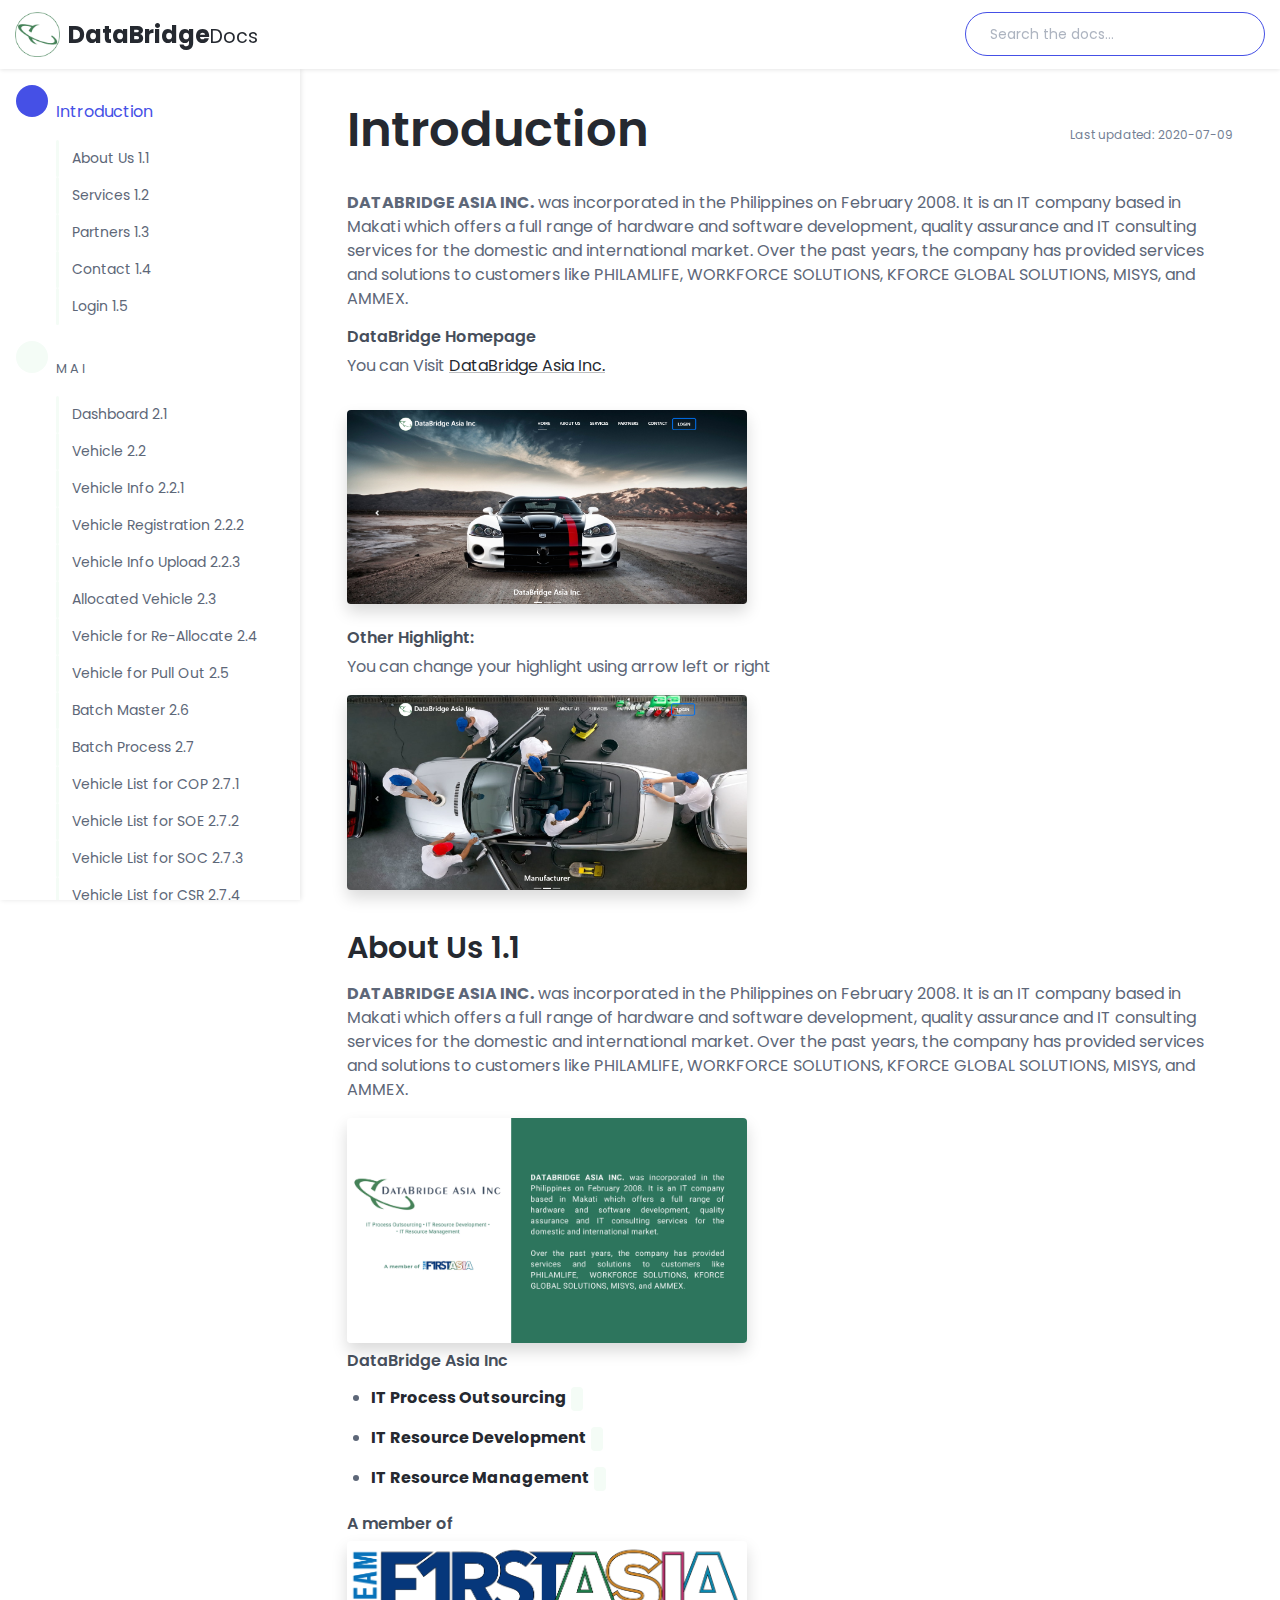
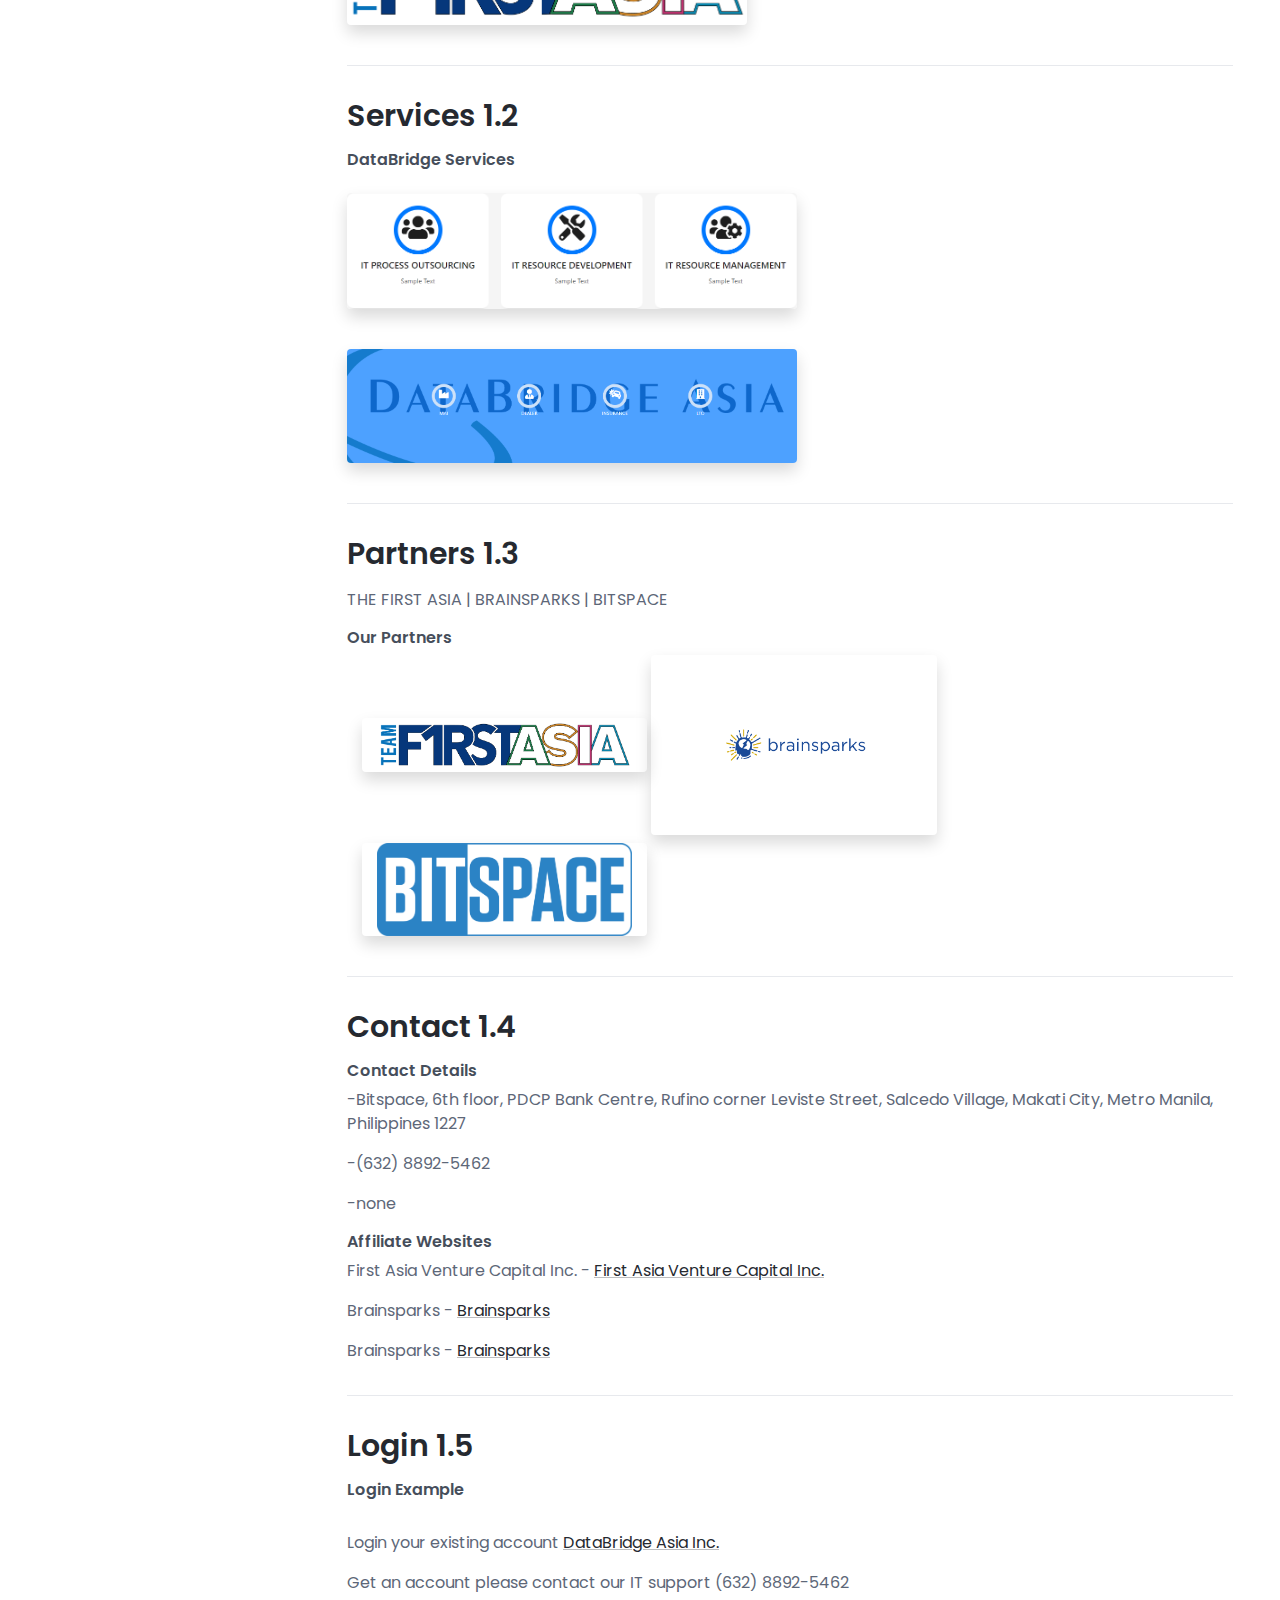
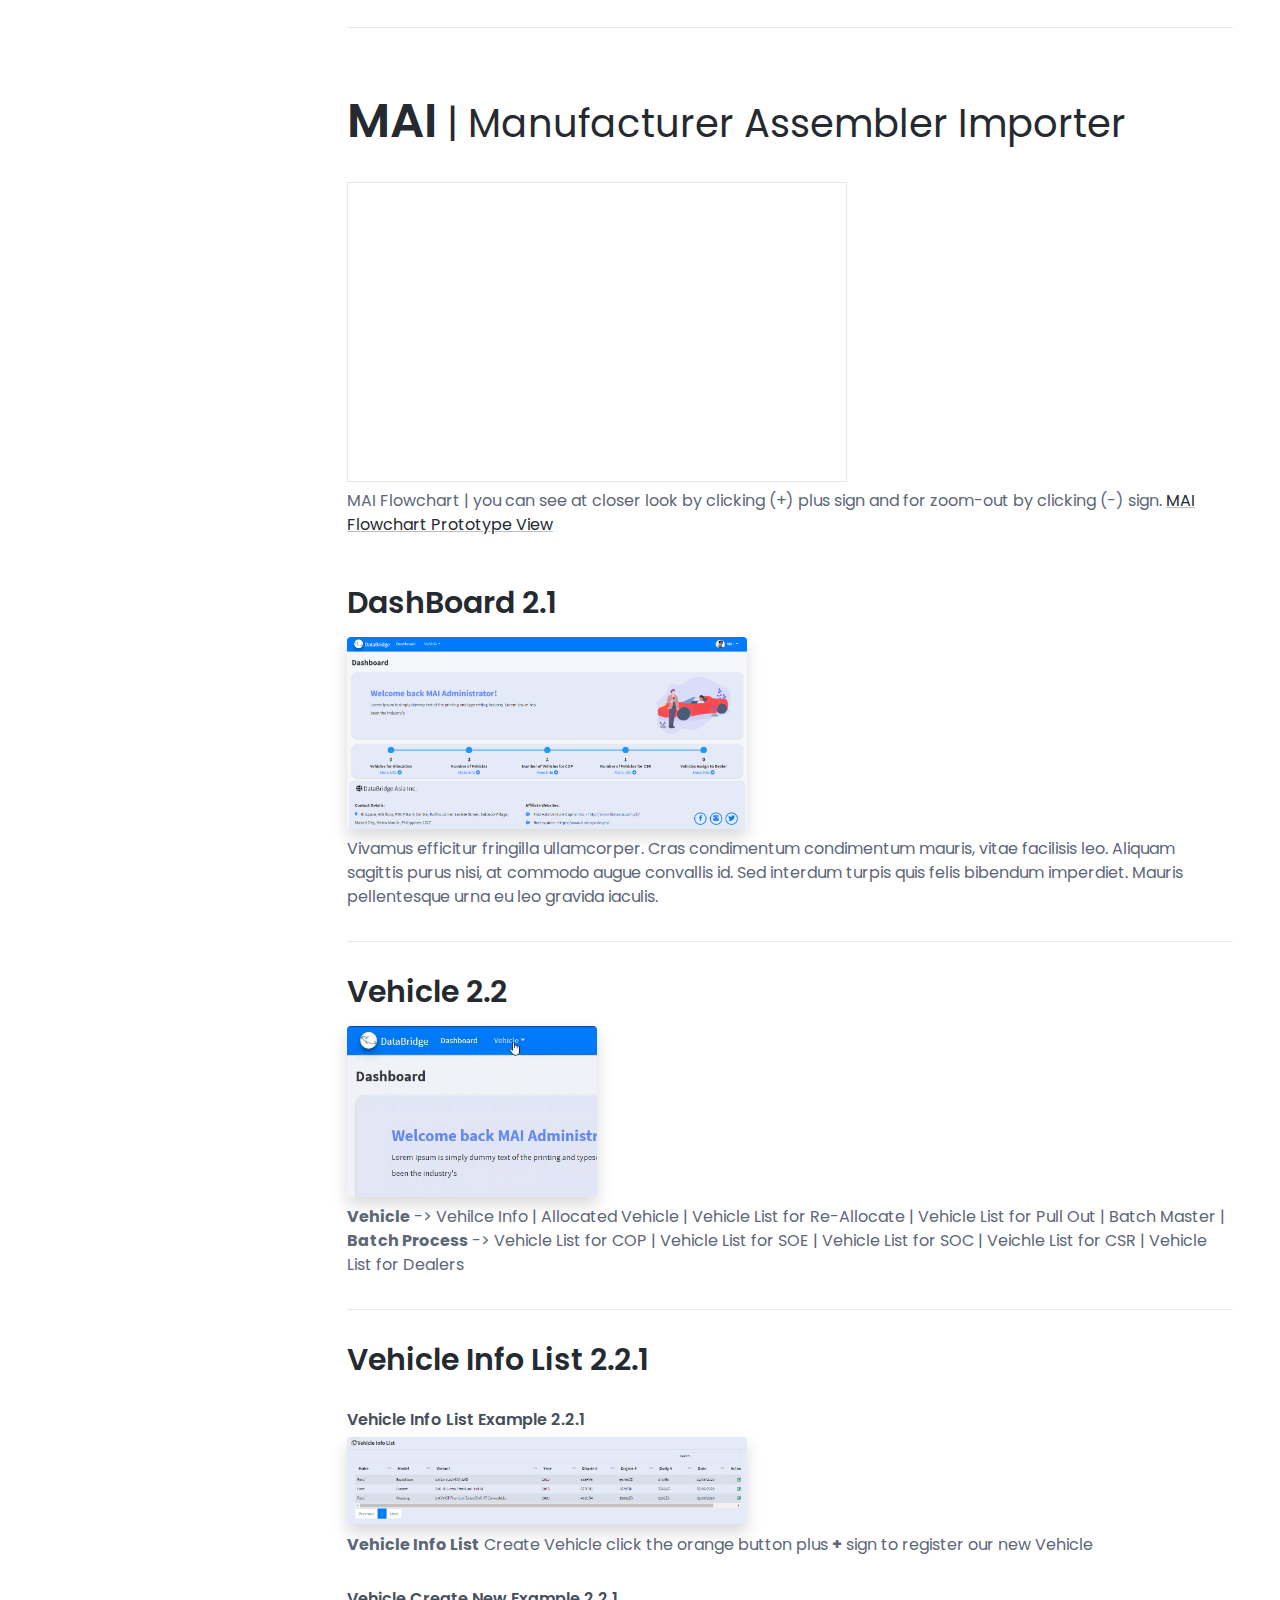
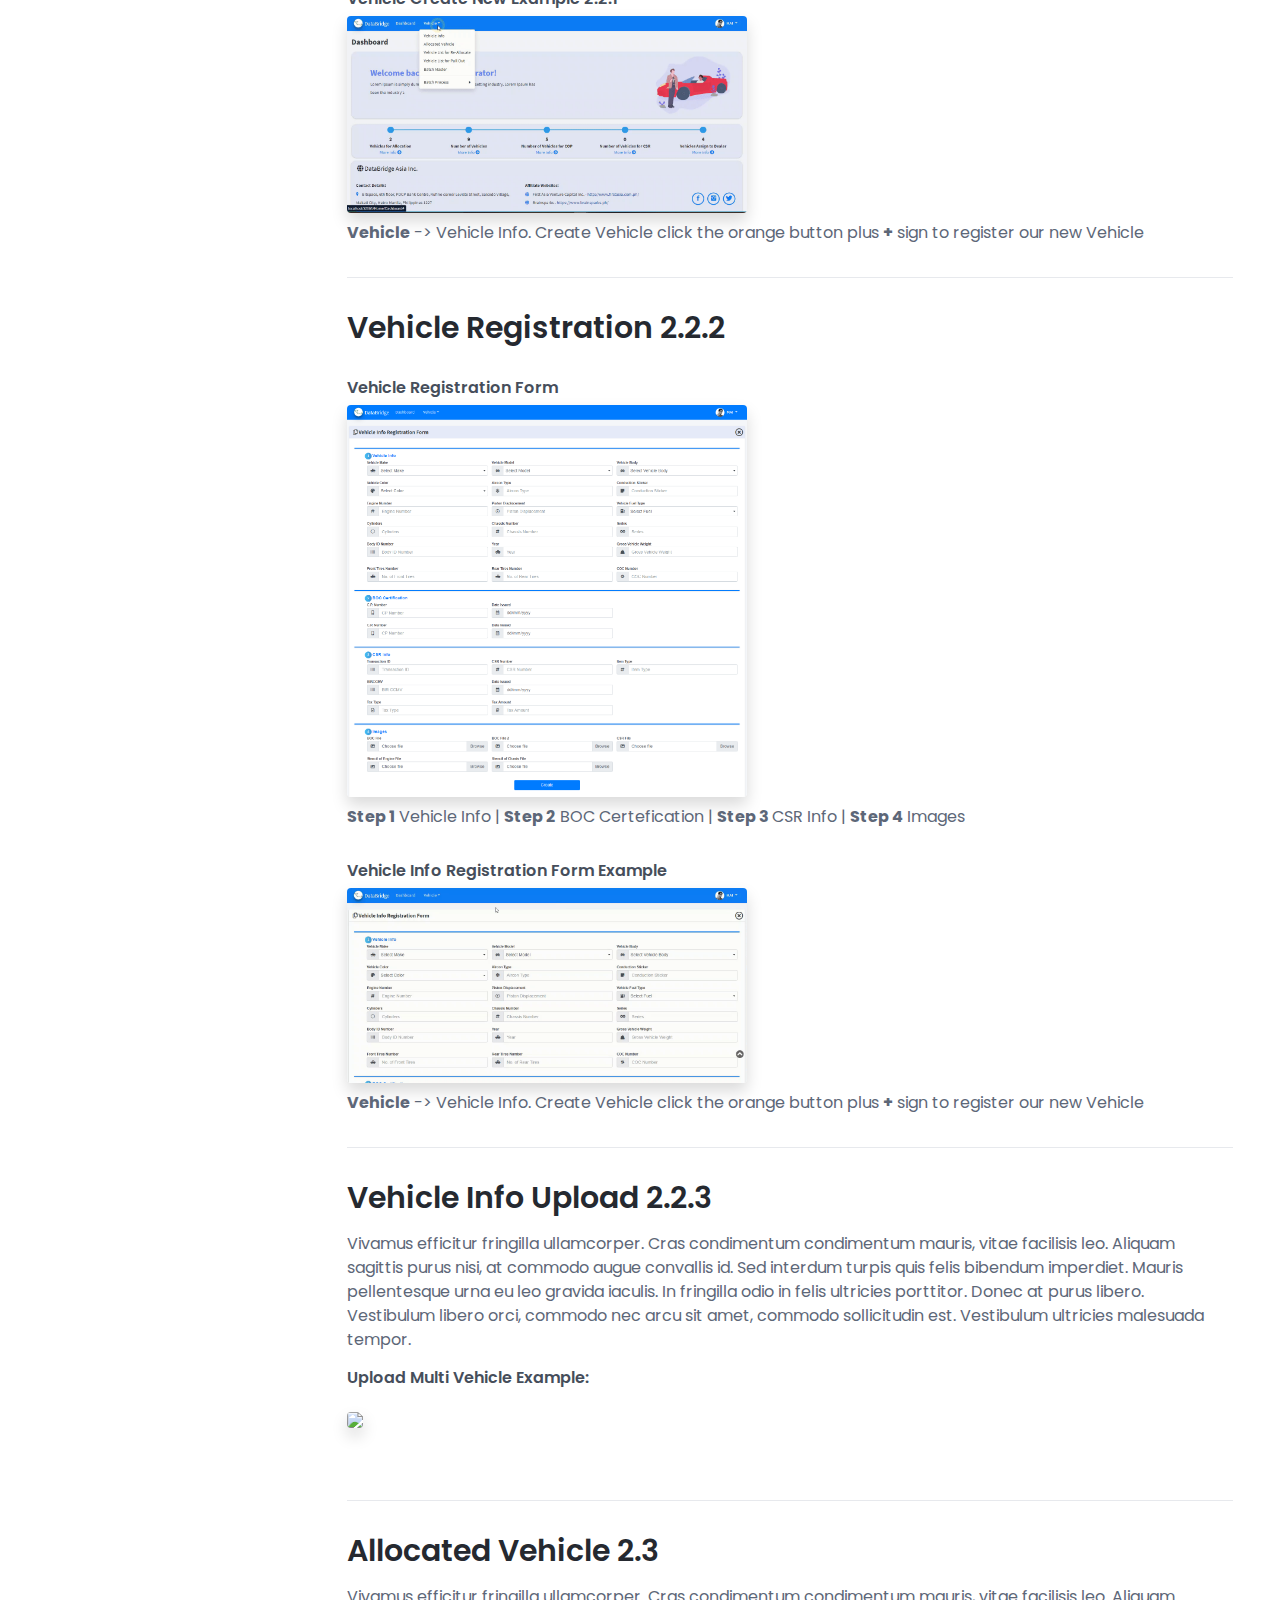
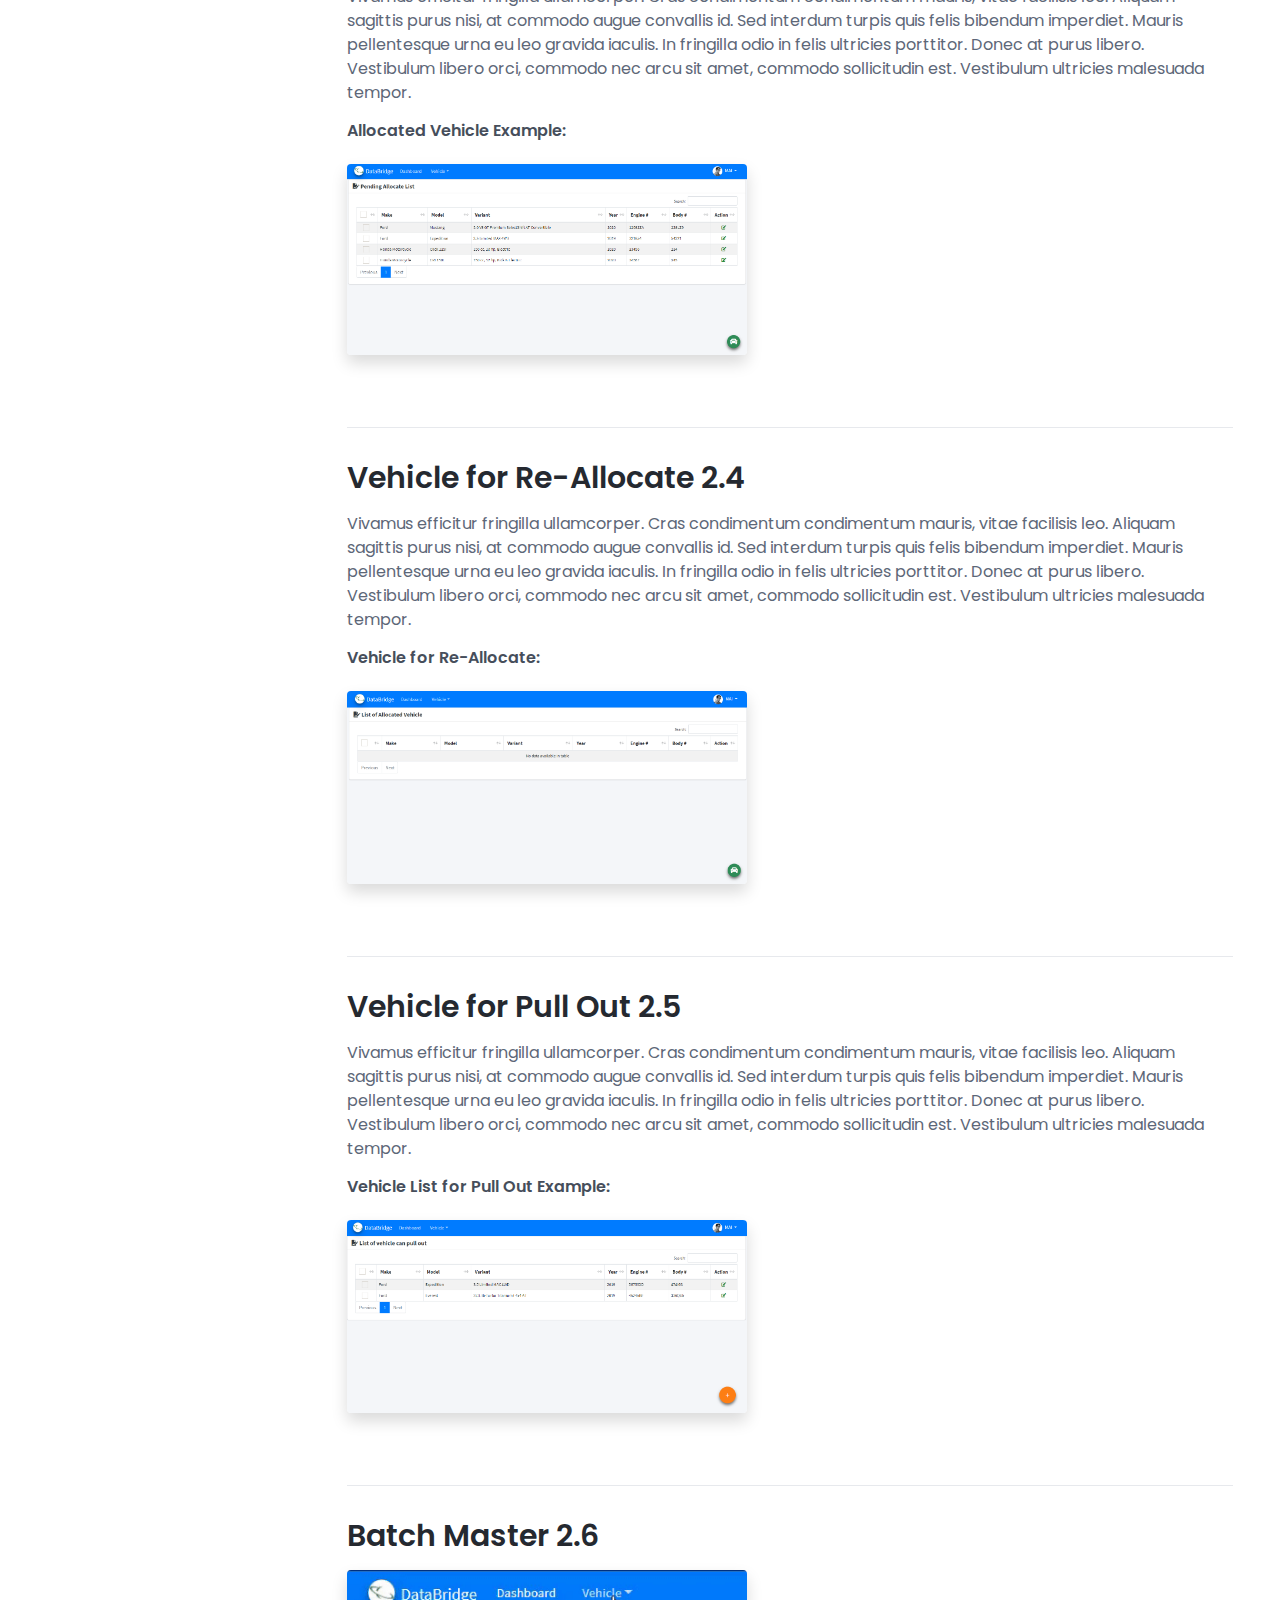
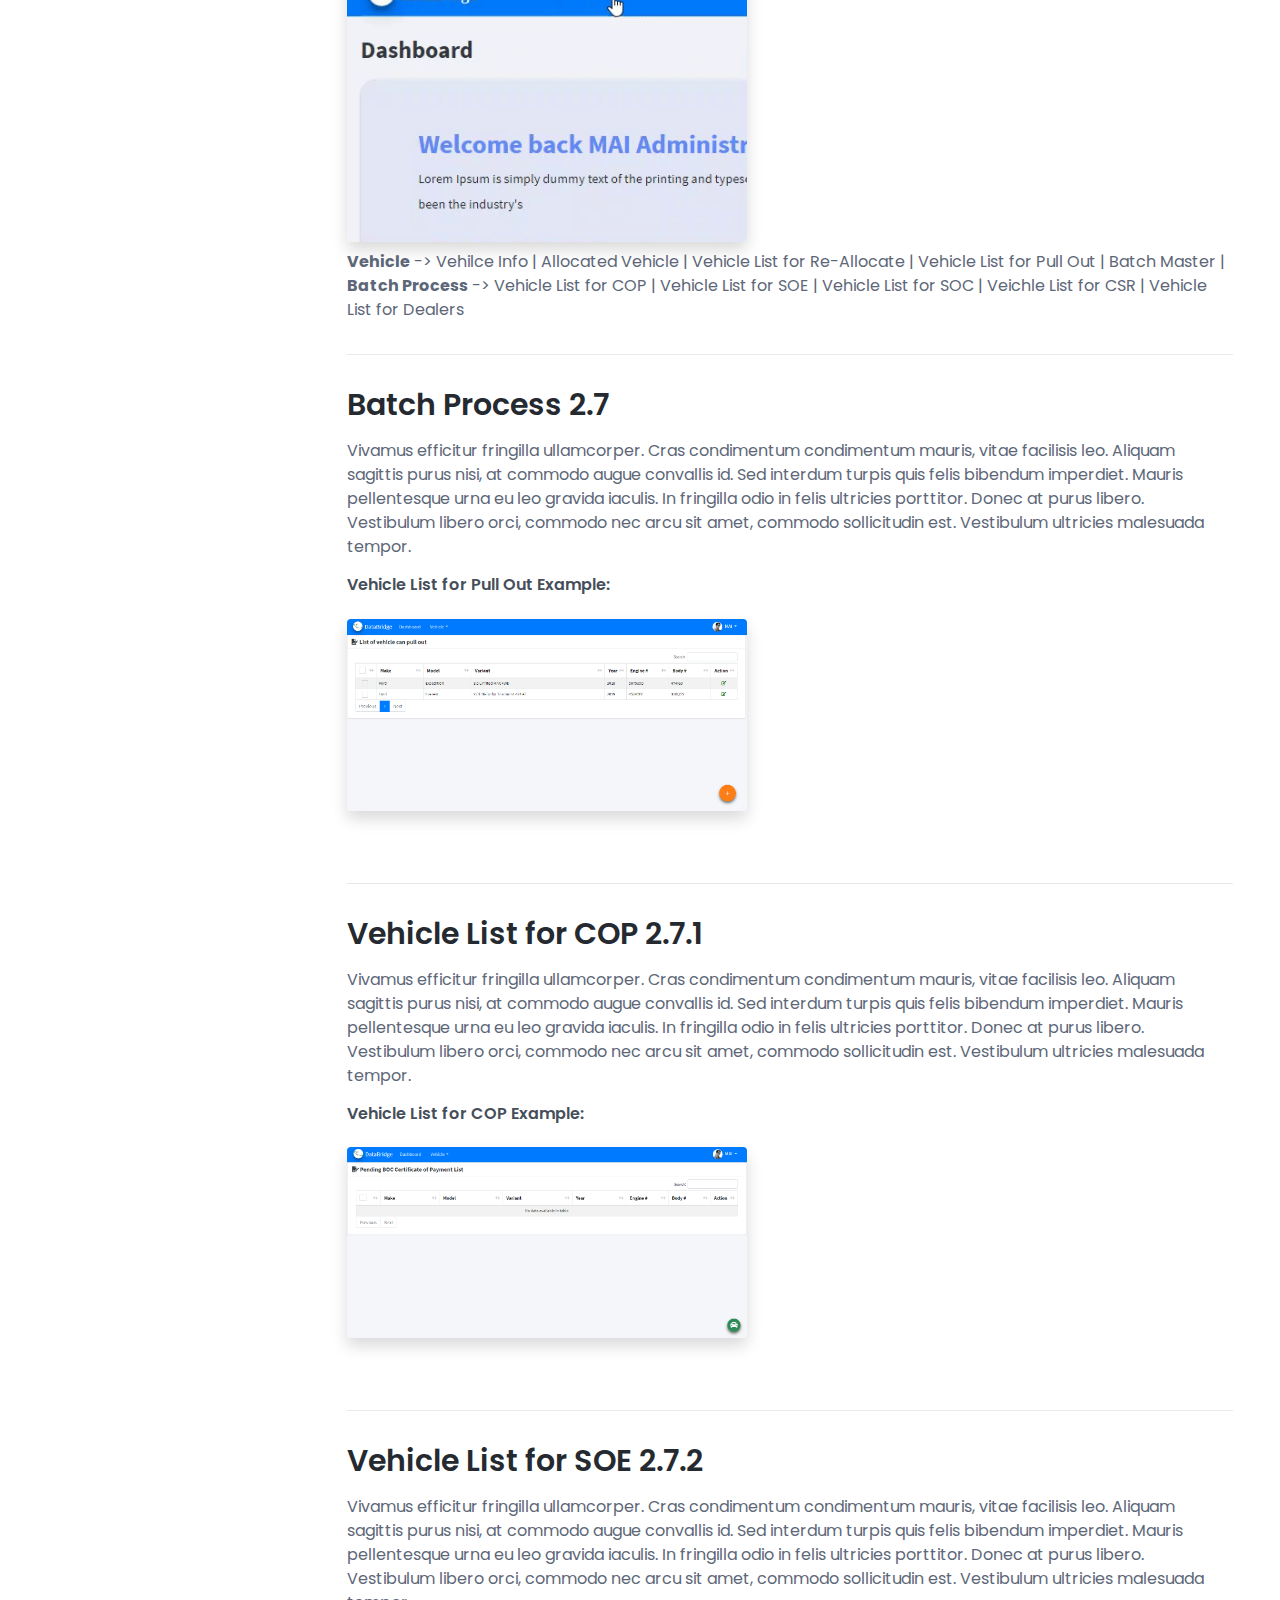
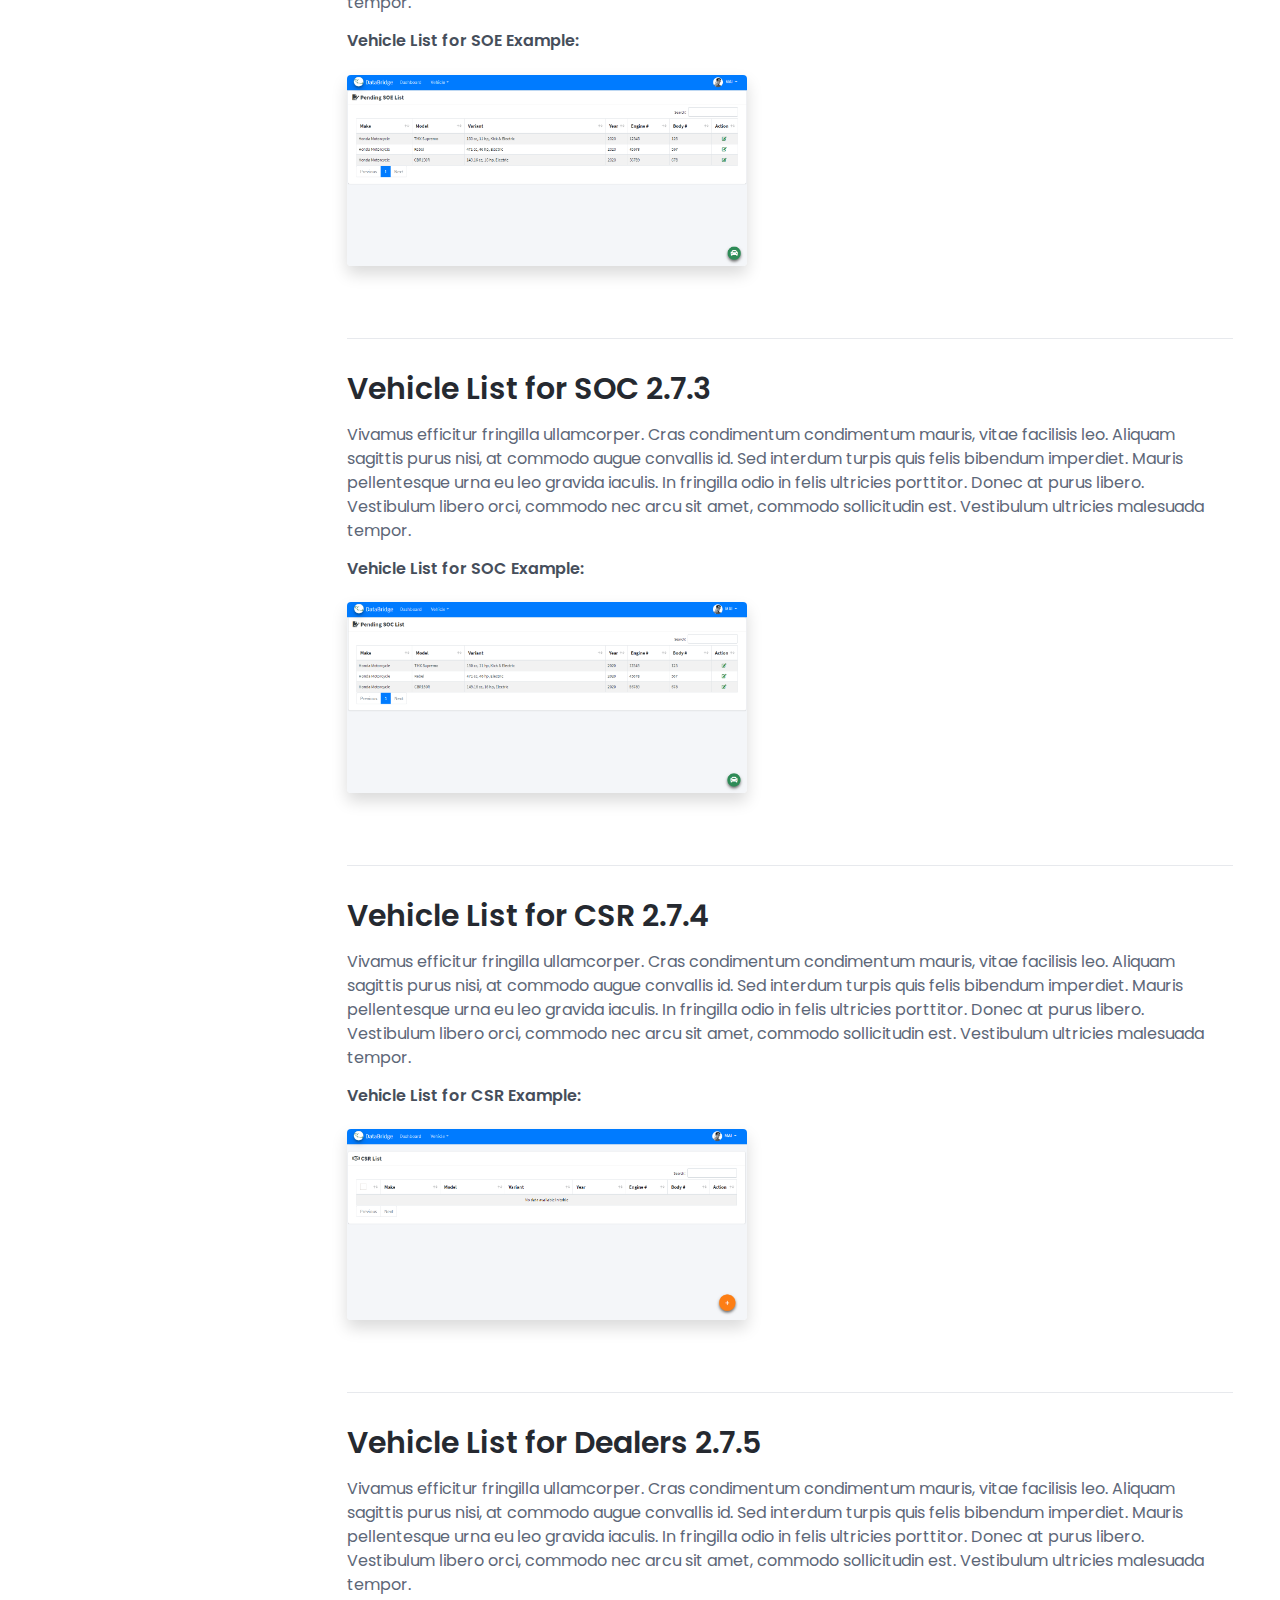
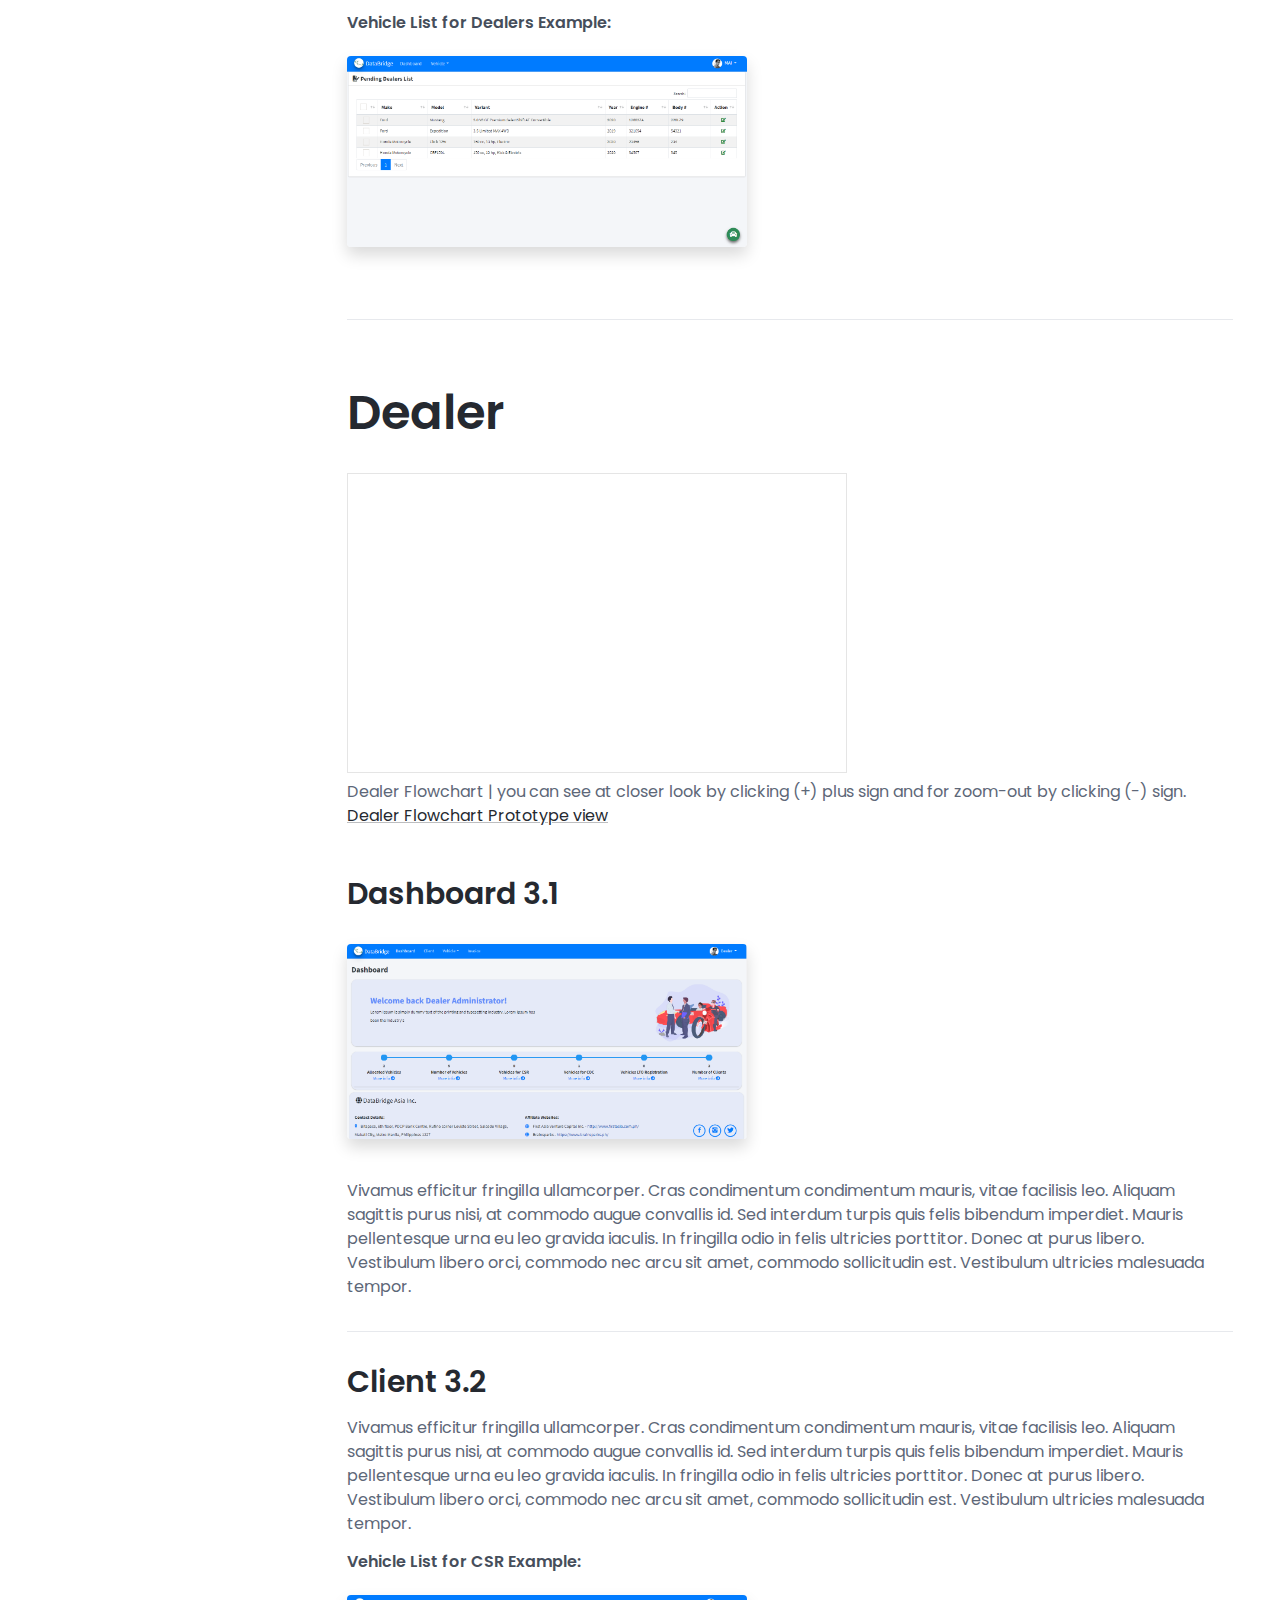
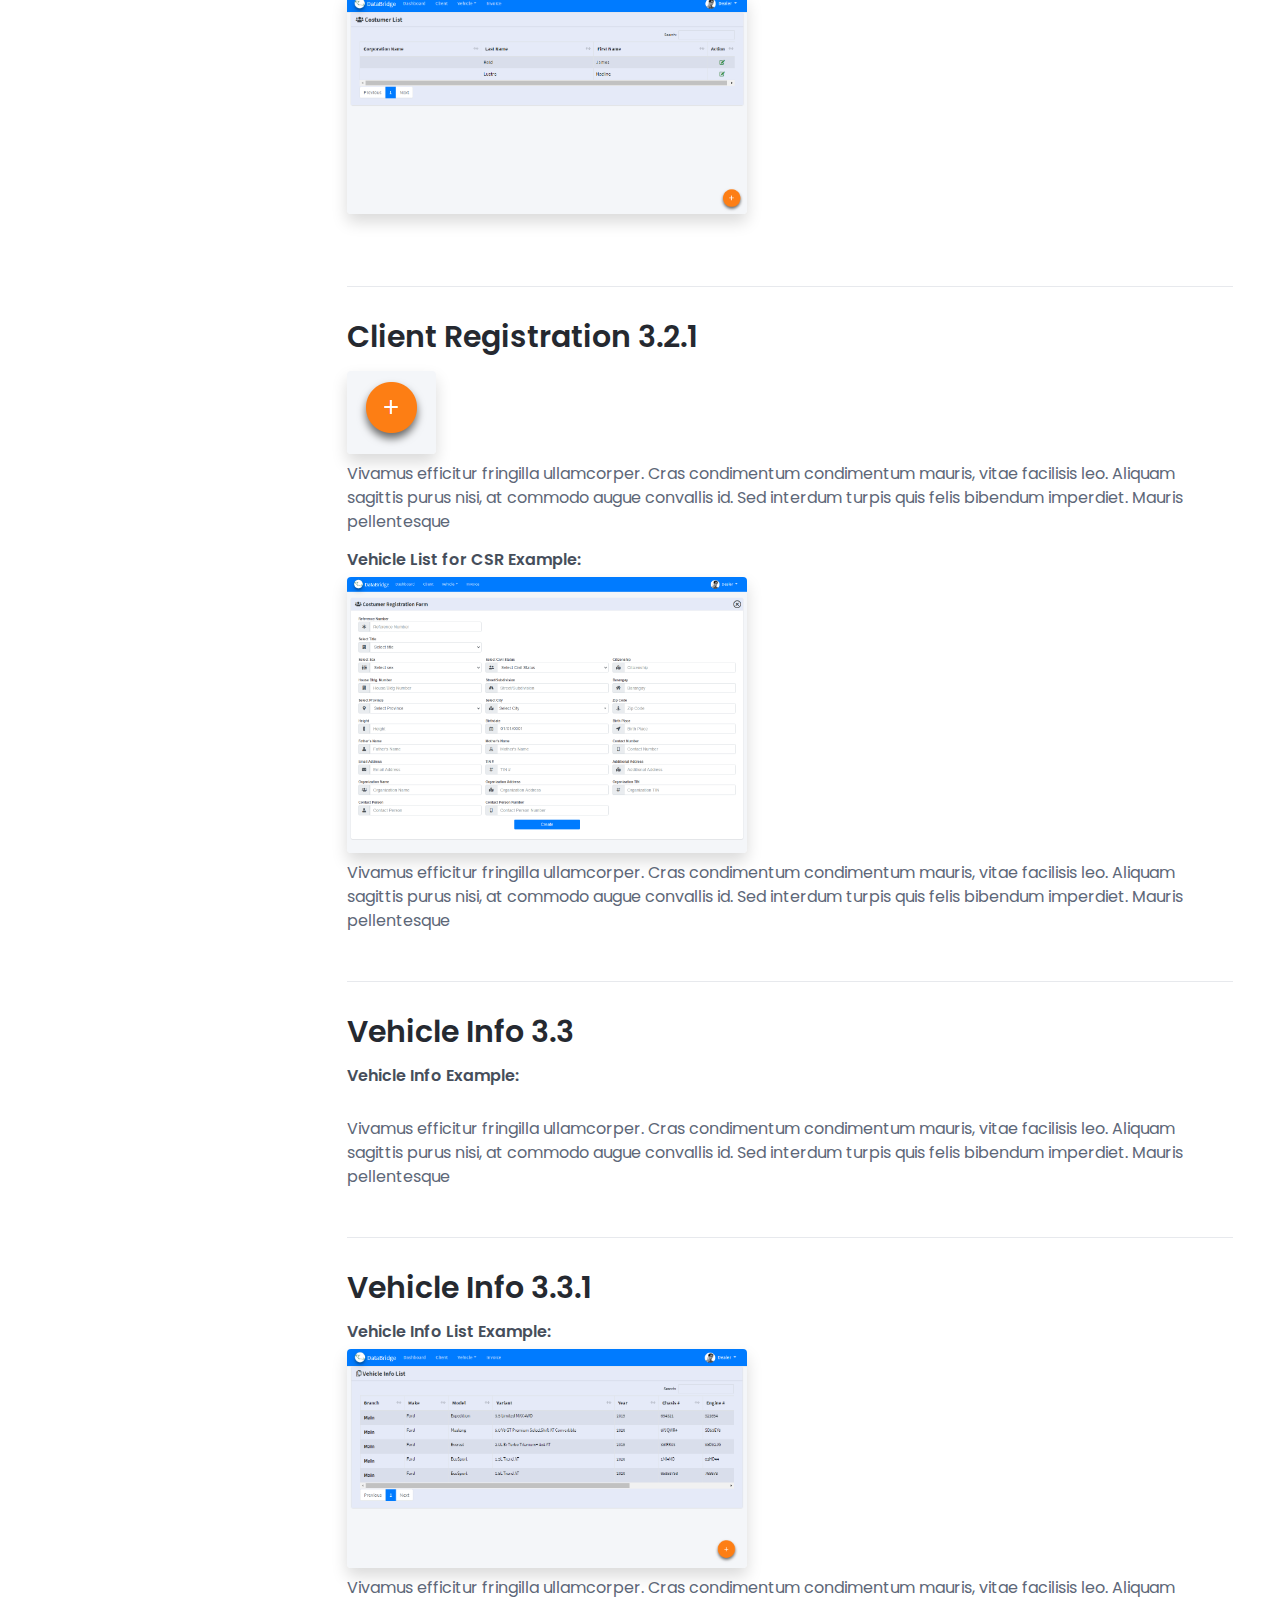
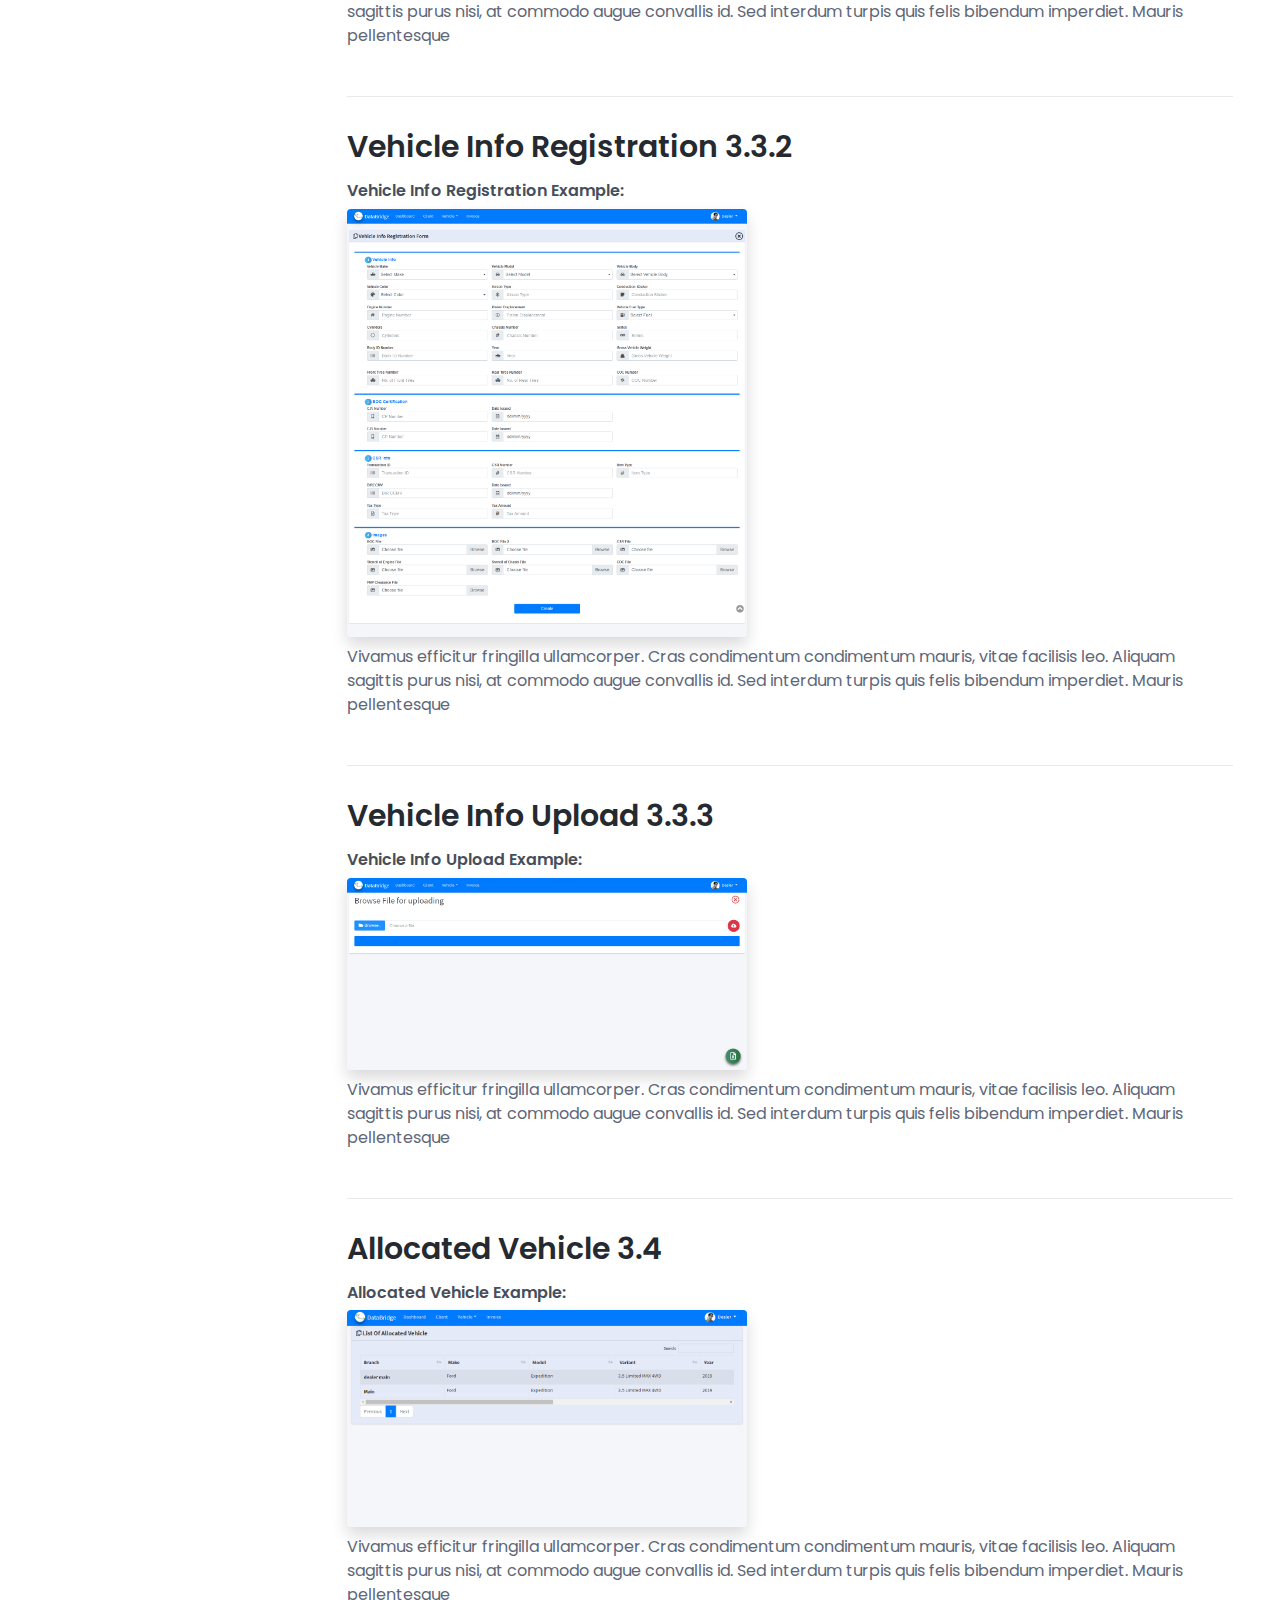
==== commit bf3721c6: "sw" ====
--- a/docs-page.html
+++ b/docs-page.html
@@ -71,7 +71,6 @@
                     <li class="nav-item"><a class="nav-link scrollto" href="#item-1-3">Partners 1.3</a></li>
                     <li class="nav-item"><a class="nav-link scrollto" href="#item-1-4">Contact 1.4</a></li>
                     <li class="nav-item"><a class="nav-link scrollto" href="#item-1-5">Login 1.5</a></li>
-                    <li class="nav-item"><a class="nav-link scrollto" href="#item-1-6">Callout toast 1.6</a></li>
                     <li class="nav-item section-title mt-3"><a class="nav-link scrollto" href="#section-2"><span class="theme-icon-holder mr-2"><i class="fas fa-car"></i></span><small>M A I</small></a></li>
                     <li class="nav-item"><a class="nav-link scrollto" href="#item-2-1">Dashboard 2.1</a></li>
                     <li class="nav-item"><a class="nav-link scrollto" href="#item-2-2">Vehicle 2.2</a></li>
@@ -237,76 +236,6 @@
                         <p>Login your existing account <a class="theme-link" href="https://DataBirdge.com/" target="_blank">DataBridge Asia Inc.</a></p>
                         <p>Get an account please contact our IT support (632) 8892-5462</p>
                     </section>
-                    <!--//section-->
-                    <section class="docs-section" id="item-1-6">
-                        <h2 class="section-heading">Callout toast 1.6</h2>
-                        <h5>Callout Examples:</h5>
-                        <div class="callout-block callout-block-info">
-
-                            <div class="content">
-                                <h4 class="callout-title">
-                                    <span class="callout-icon-holder mr-1">
-		                                <i class="fas fa-info-circle"></i>
-		                            </span>
-                                    <!--//icon-holder-->
-                                    Note
-                                </h4>
-                                <p>Sed ut perspiciatis unde omnis iste natus error sit voluptatem accusantium <code>&lt;code&gt;</code> , Nemo enim ipsam voluptatem quia voluptas <a href="#">link example</a> sit aspernatur aut odit aut fugit.</p>
-                            </div>
-                            <!--//content-->
-                        </div>
-                        <!--//callout-block-->
-
-                        <div class="callout-block callout-block-warning">
-                            <div class="content">
-                                <h4 class="callout-title">
-                                    <span class="callout-icon-holder mr-1">
-		                                <i class="fas fa-bullhorn"></i>
-		                            </span>
-                                    <!--//icon-holder-->
-                                    Warning
-                                </h4>
-                                <p>Nunc hendrerit odio quis dignissim efficitur. Proin ut finibus libero. Morbi posuere fringilla felis eget sagittis. Fusce sem orci, cursus in tortor <a href="#">link example</a> tellus vel diam viverra elementum.</p>
-                            </div>
-                            <!--//content-->
-                        </div>
-                        <!--//callout-block-->
-
-                        <div class="callout-block callout-block-success">
-                            <div class="content">
-                                <h4 class="callout-title">
-                                    <span class="callout-icon-holder mr-1">
-		                                <i class="fas fa-thumbs-up"></i>
-		                            </span>
-                                    <!--//icon-holder-->
-                                    Tip
-                                </h4>
-                                <p>Lorem ipsum dolor sit amet, consectetuer adipiscing elit. <a href="#">Link example</a> aenean commodo ligula eget dolor.</p>
-                            </div>
-                            <!--//content-->
-                        </div>
-                        <!--//callout-block-->
-
-                        <div class="callout-block callout-block-danger mr-1">
-                            <div class="content">
-                                <h4 class="callout-title">
-                                    <span class="callout-icon-holder">
-		                                <i class="fas fa-exclamation-triangle"></i>
-		                            </span>
-                                    <!--//icon-holder-->
-                                    Danger
-                                </h4>
-                                <p>Morbi eget interdum sapien. Donec sed turpis sed nulla lacinia accumsan vitae ut tellus. Aenean vestibulum <a href="#">Link example</a> maximus ipsum vel dignissim. Morbi ornare elit sit amet massa feugiat, viverra dictum
-                                    ipsum pellentesque. </p>
-                            </div>
-                            <!--//content-->
-                        </div>
-                        <p>Vivamus efficitur fringilla ullamcorper. Cras condimentum condimentum mauris, vitae facilisis leo. Aliquam sagittis purus nisi, at commodo augue convallis id. Sed interdum turpis quis felis bibendum imperdiet. Mauris pellentesque
-                            urna eu leo gravida iaculis.</p>
-                        <!--//callout-block-->
-                    </section>
-                    <!--//section-->
-
                 </article>
 
                 <article class="docs-article" id="section-2">
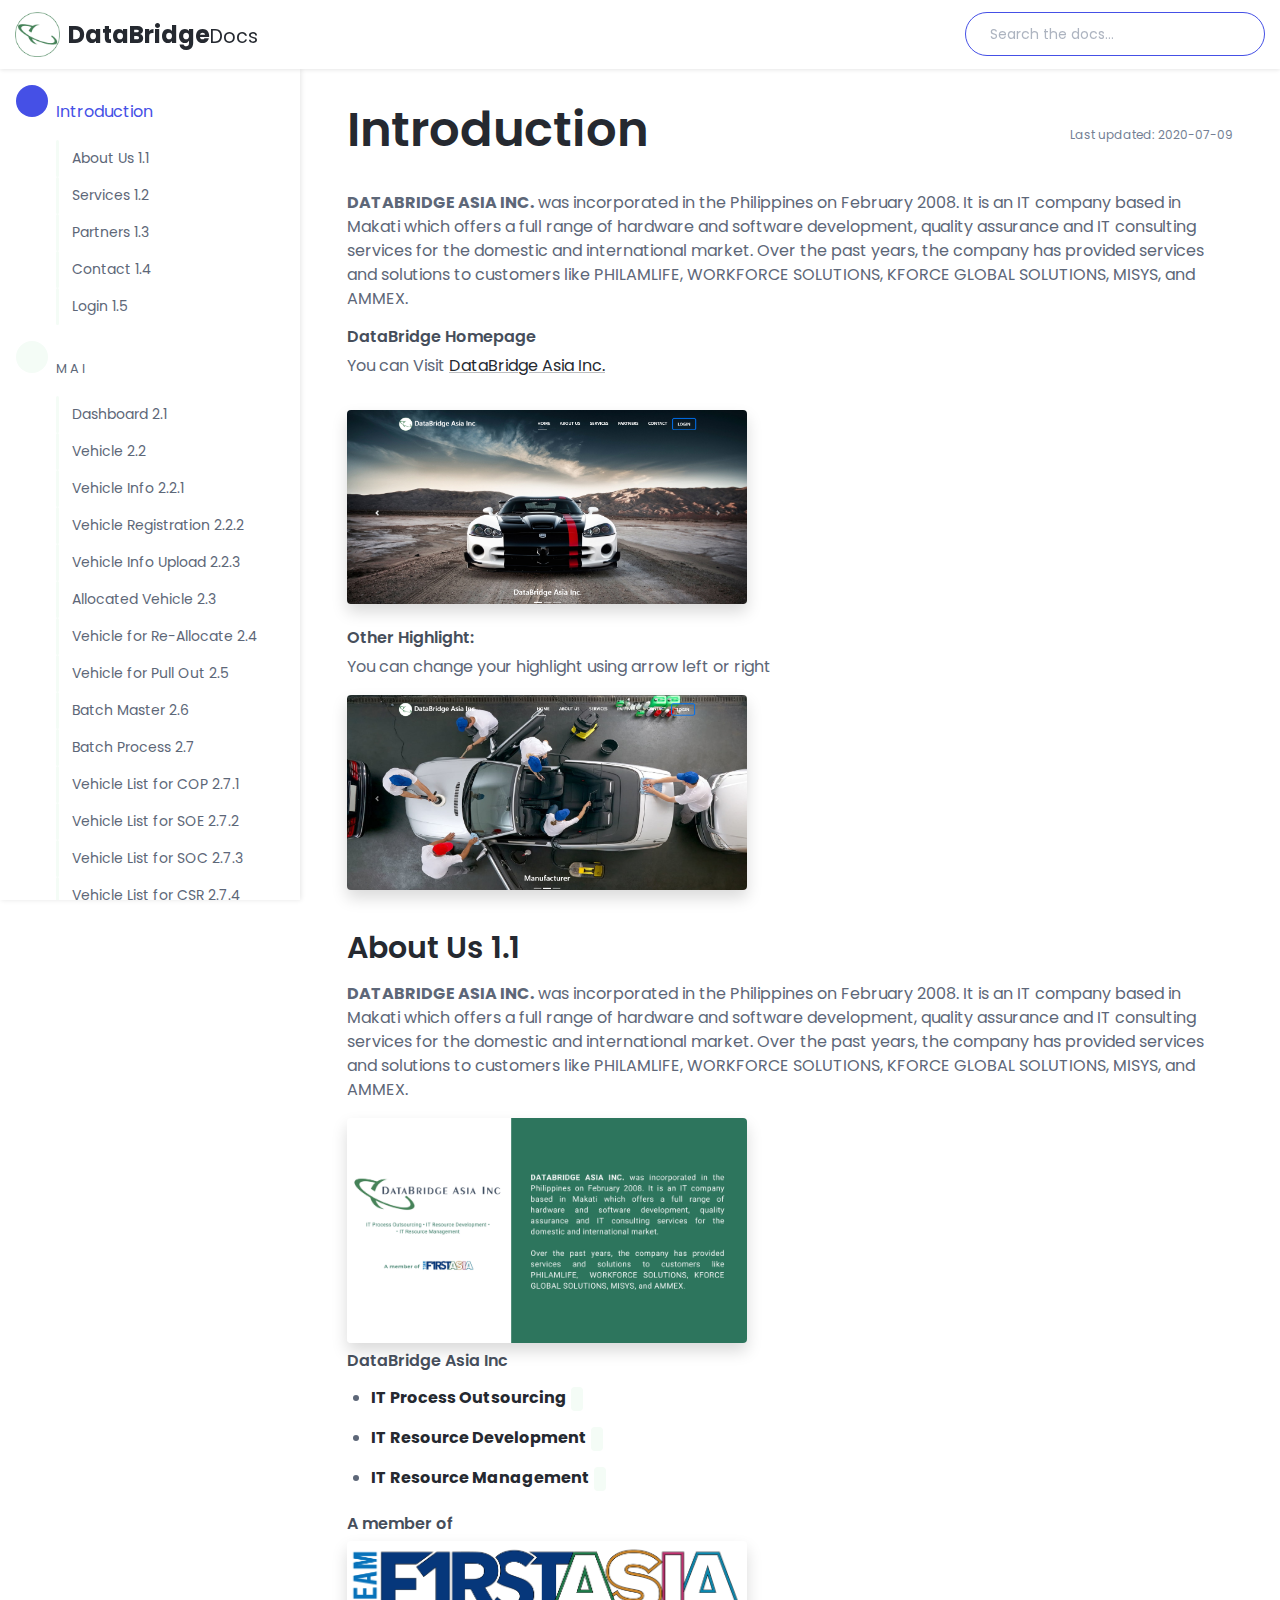
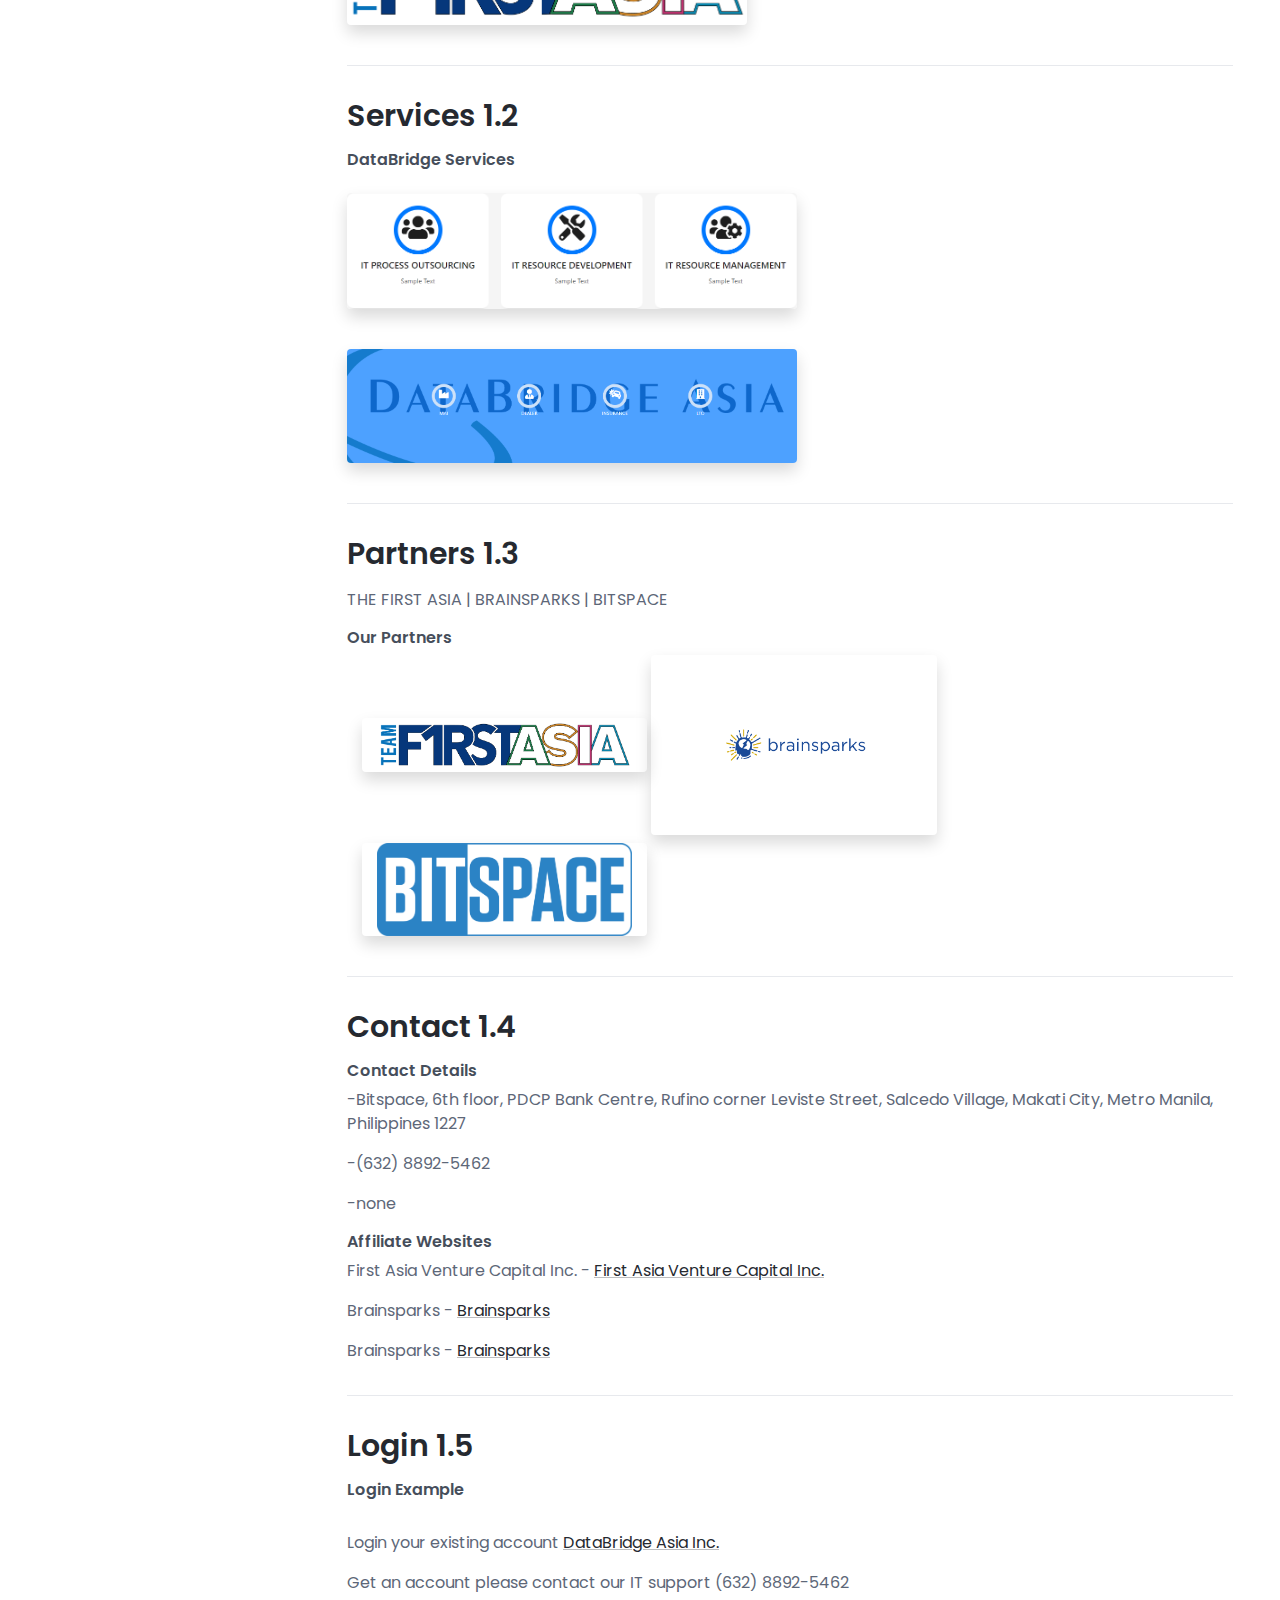
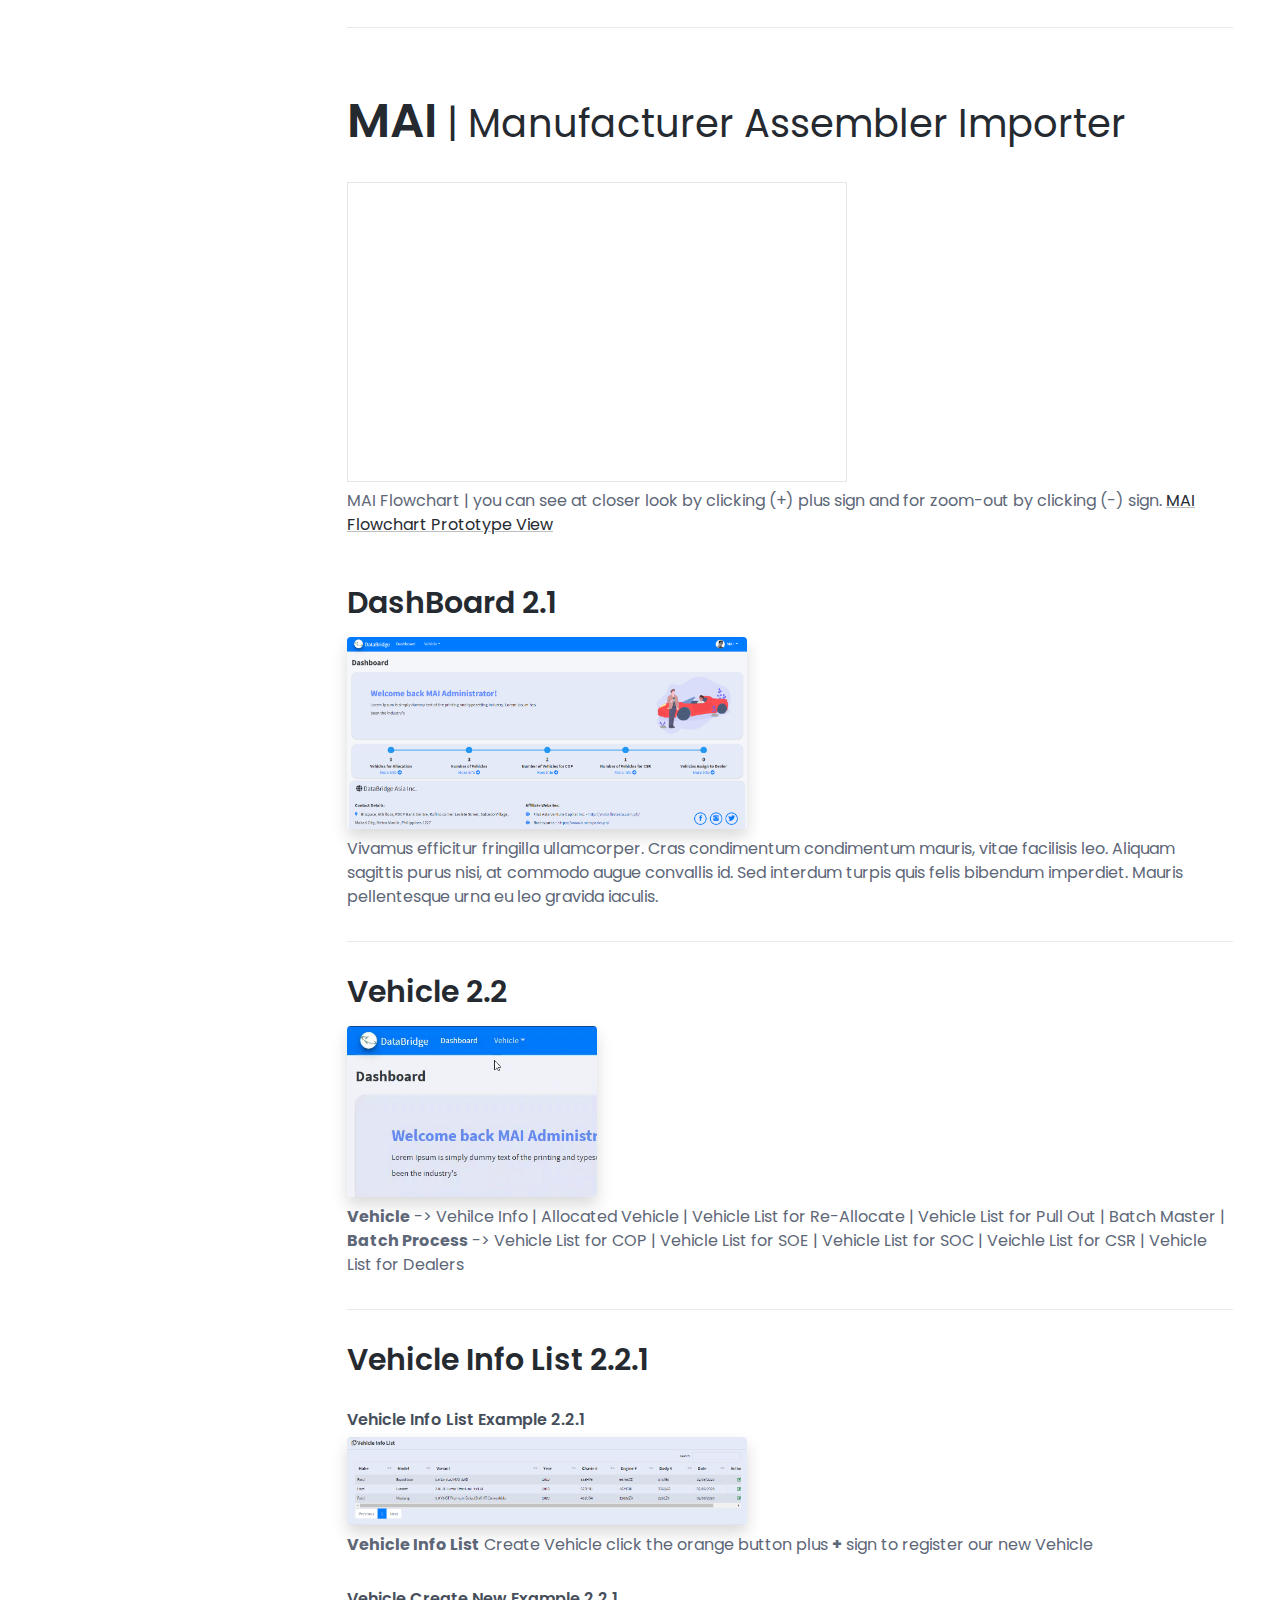
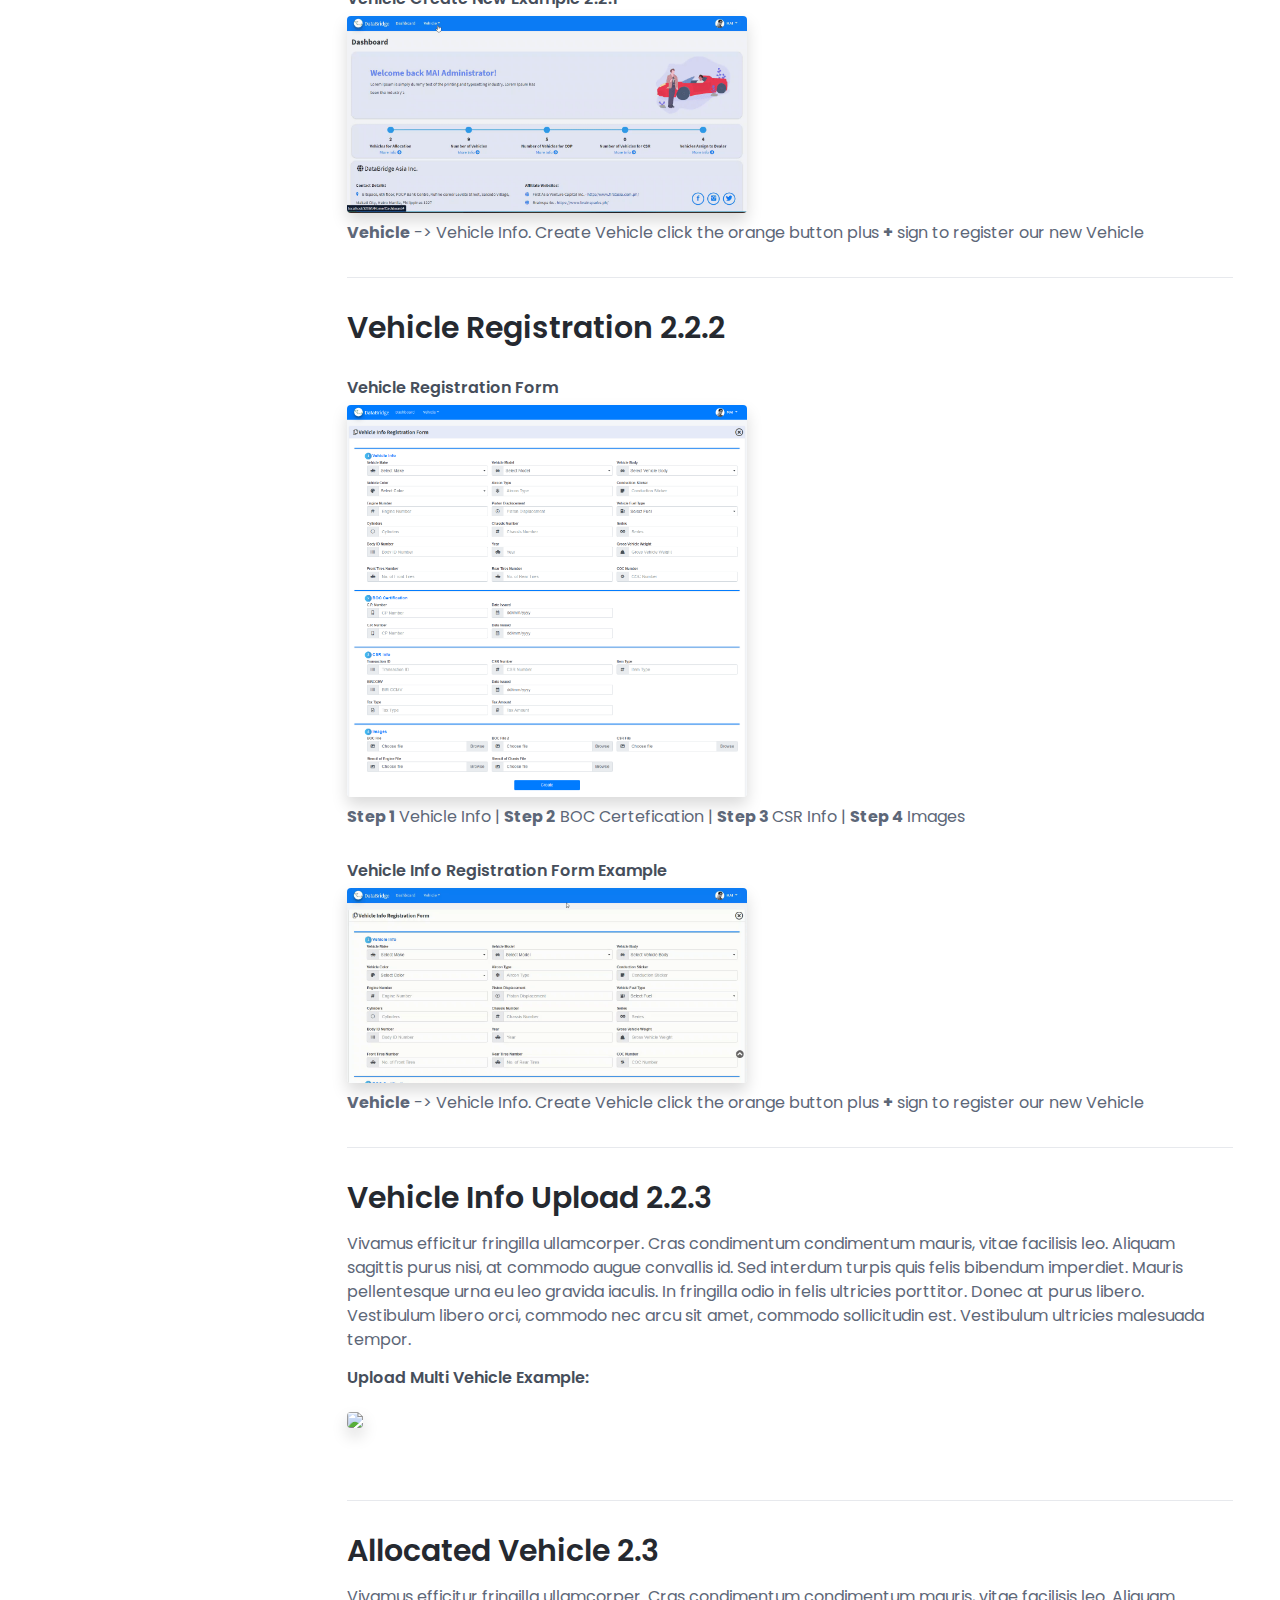
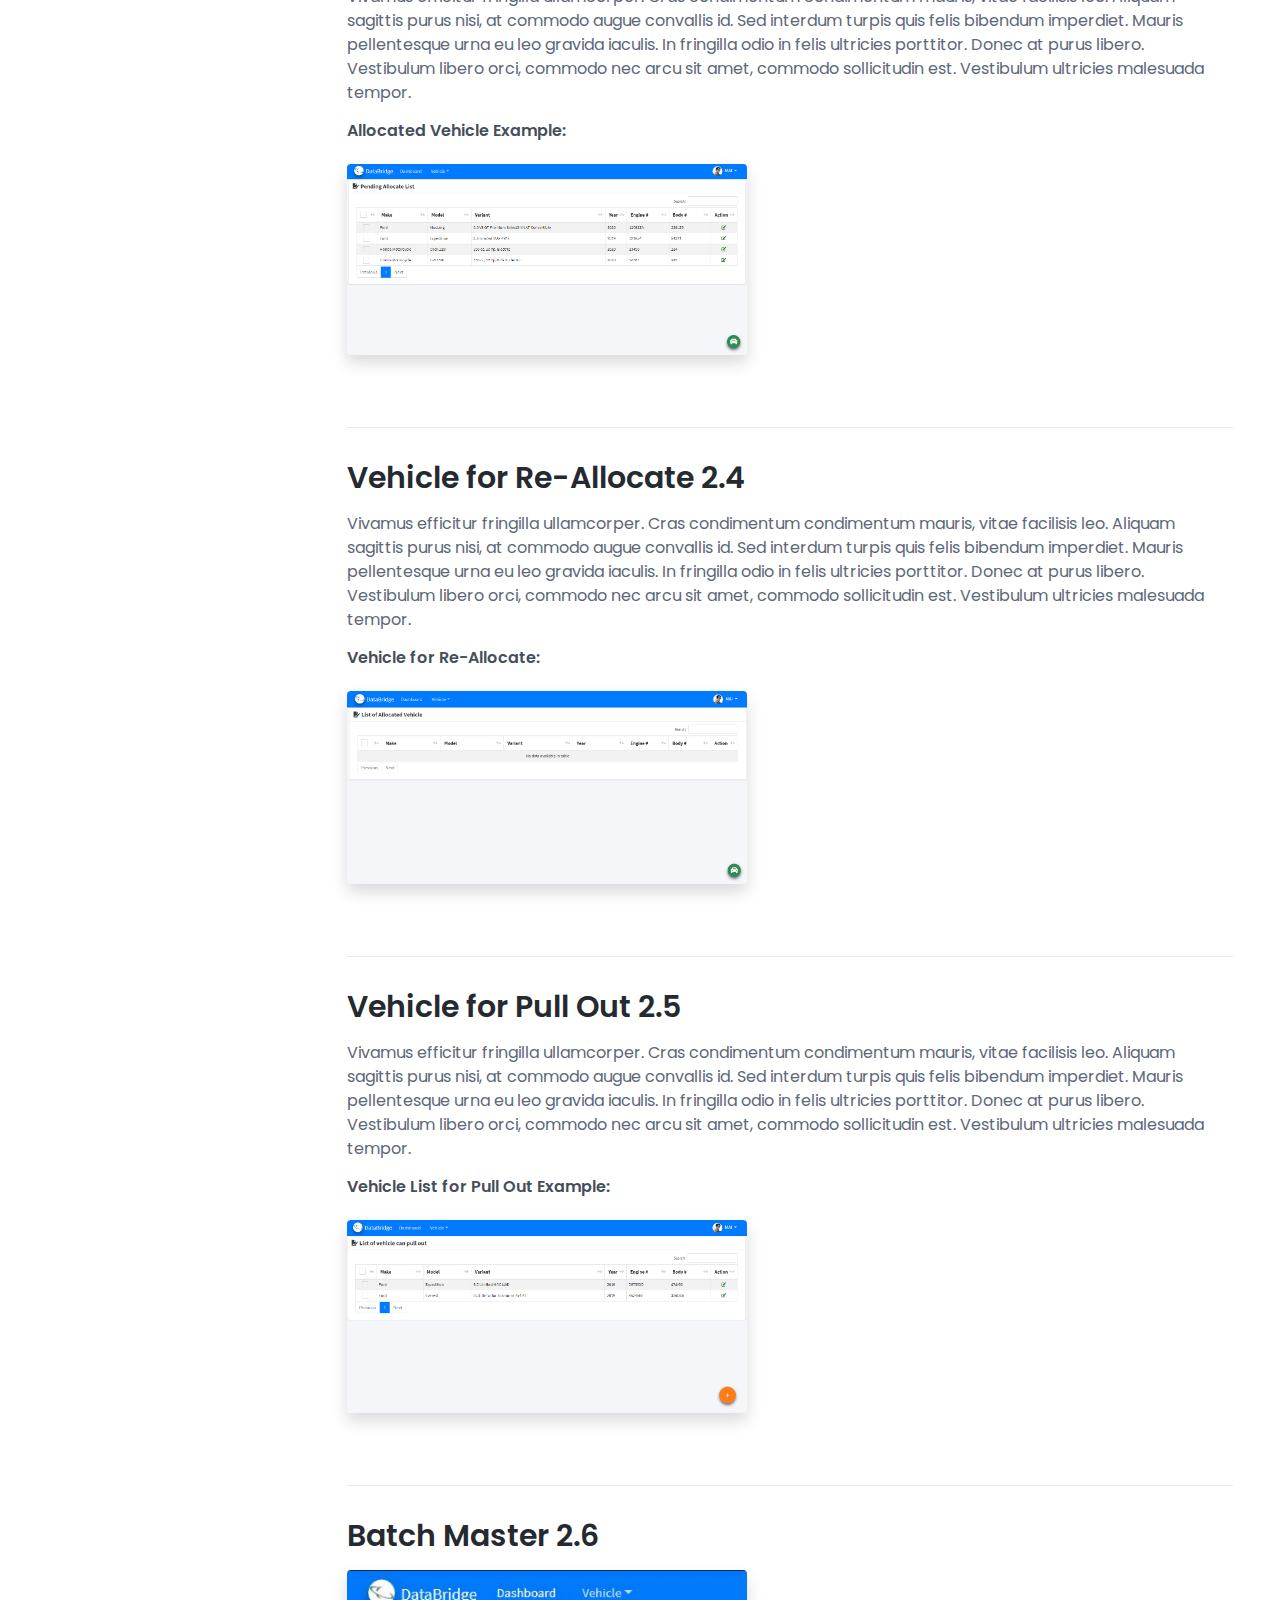
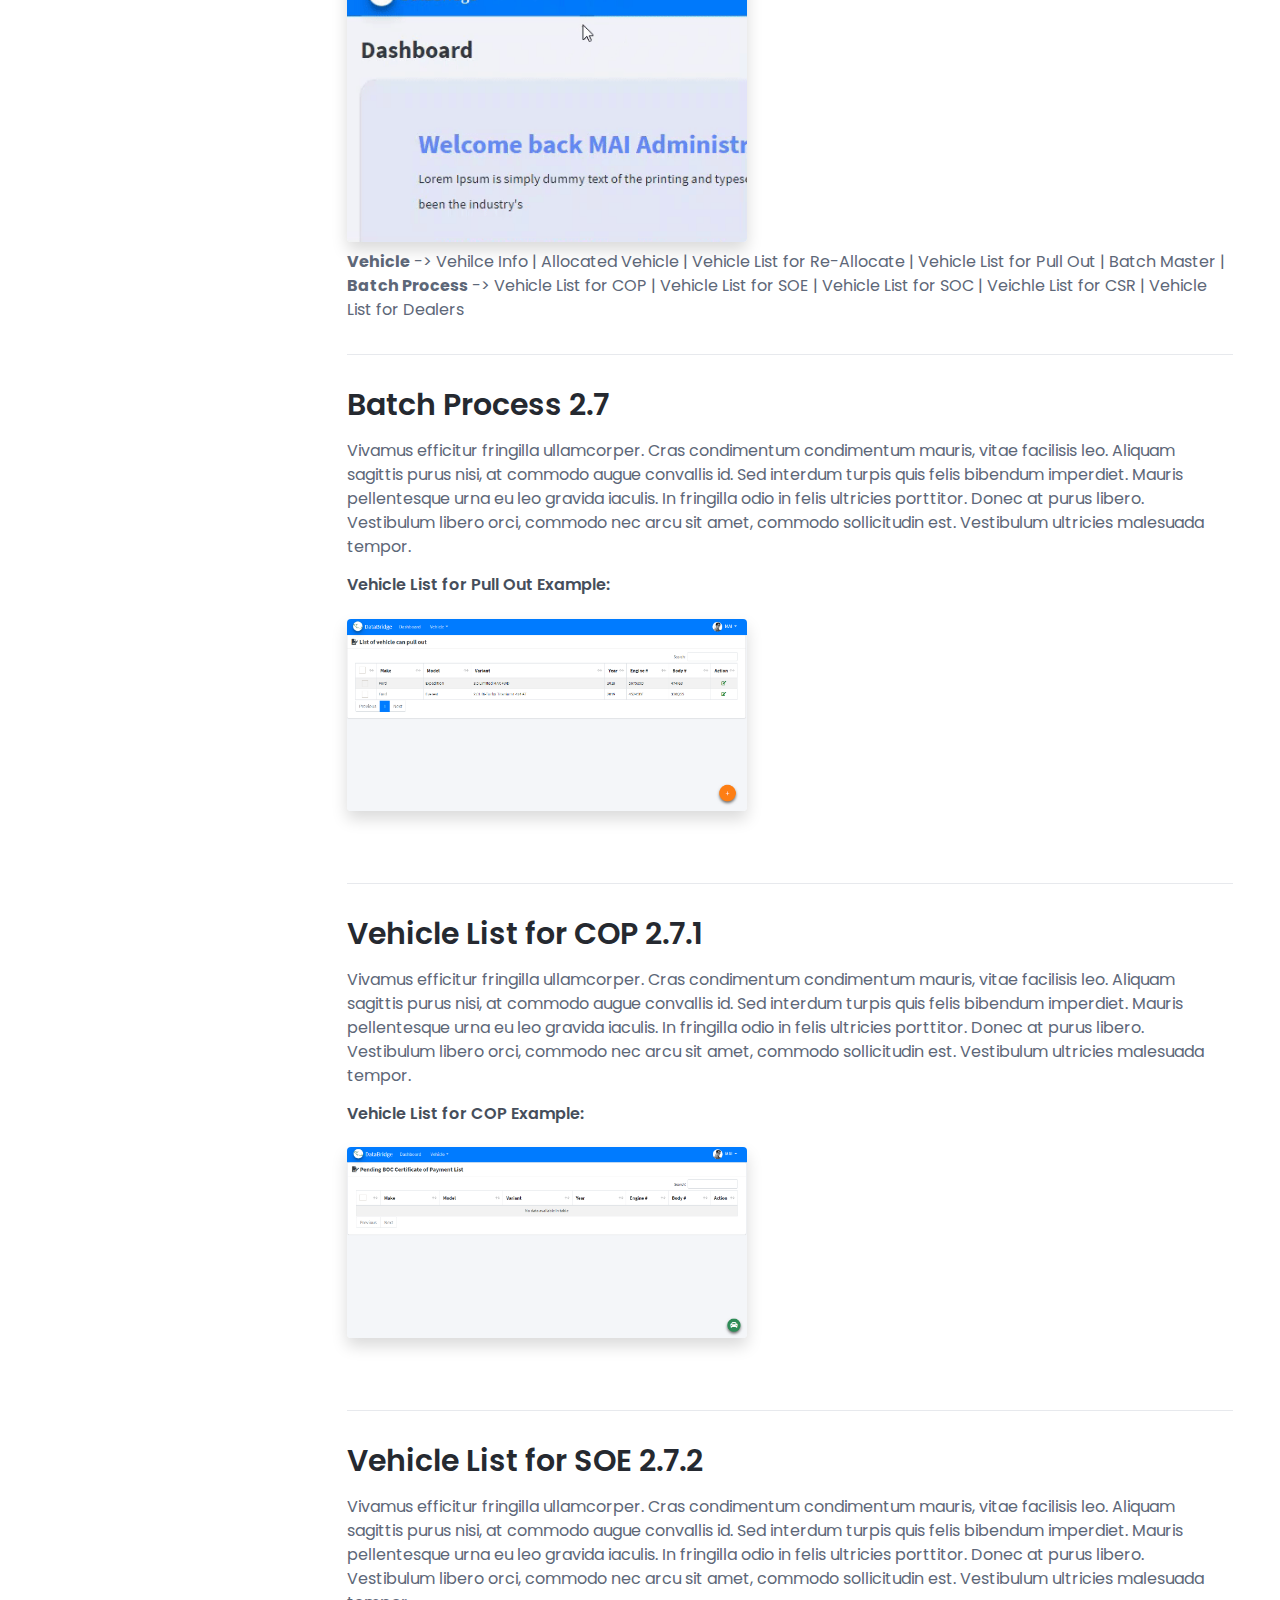
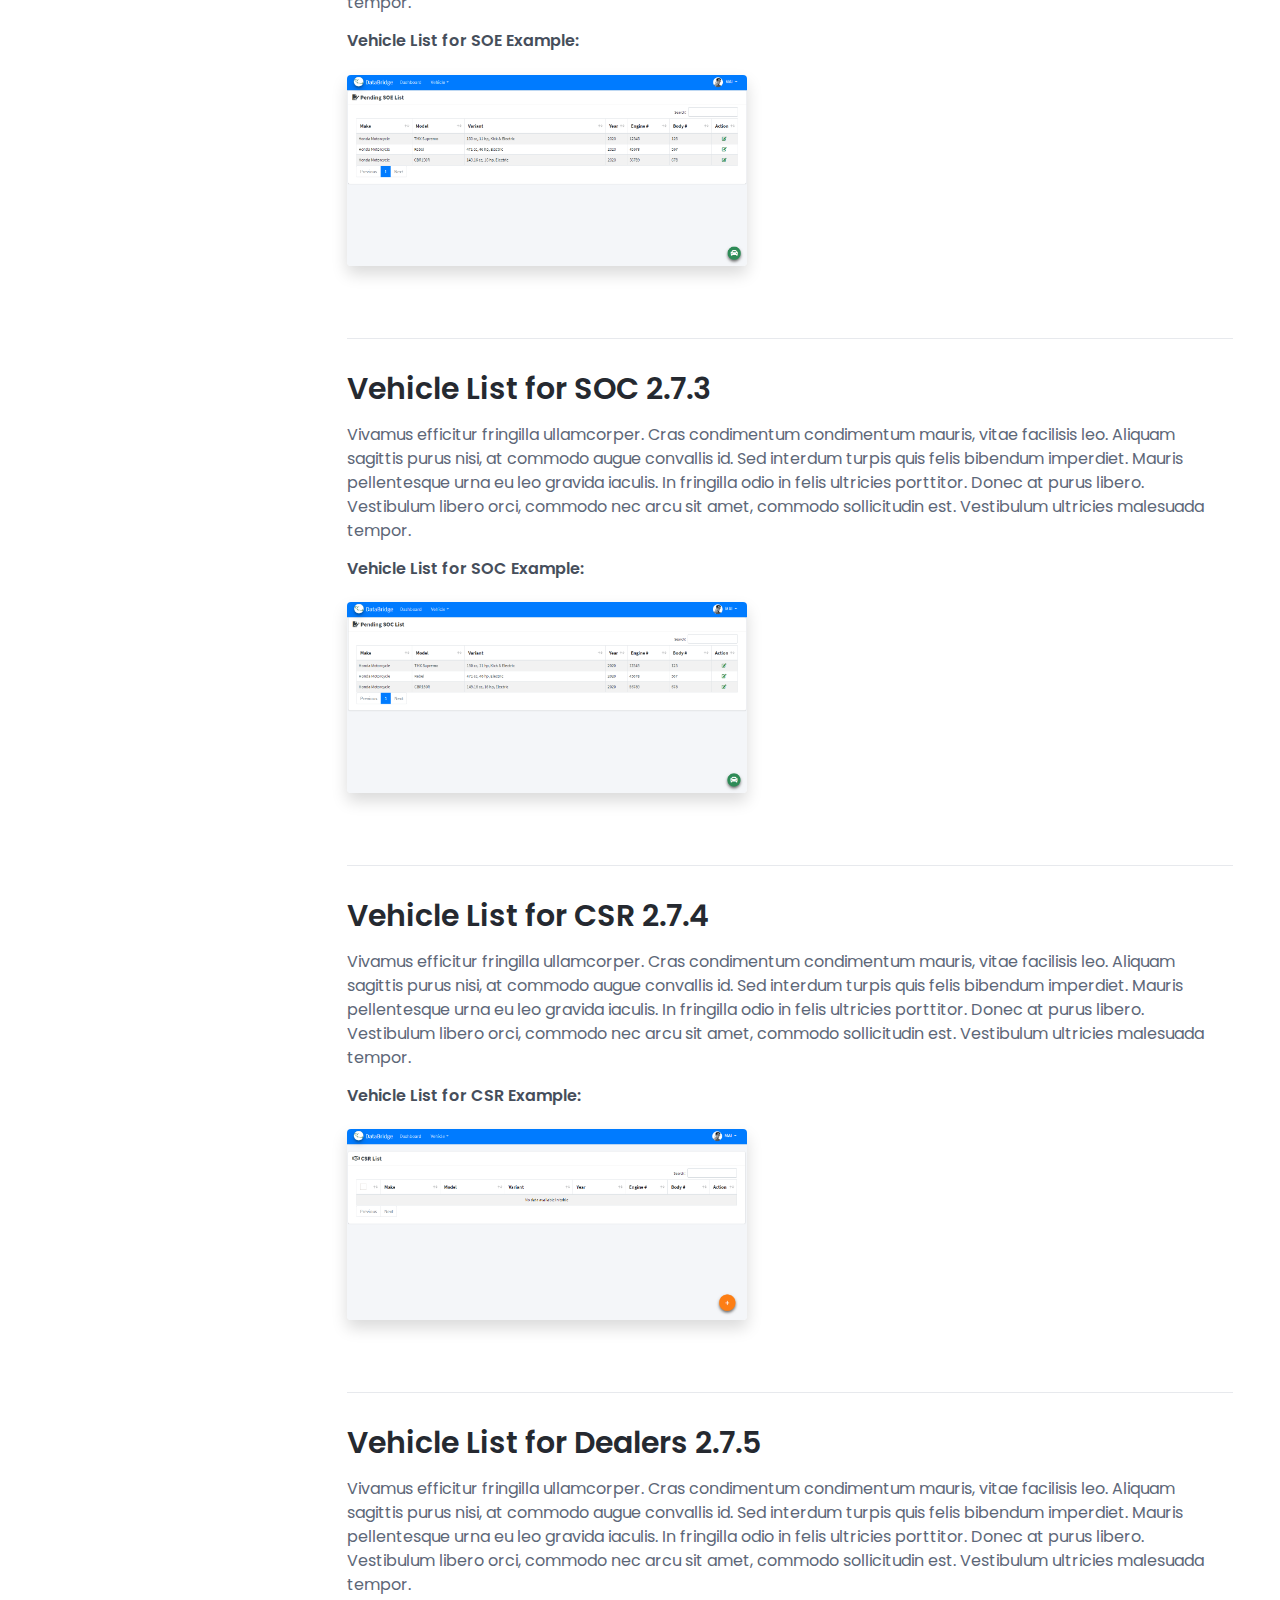
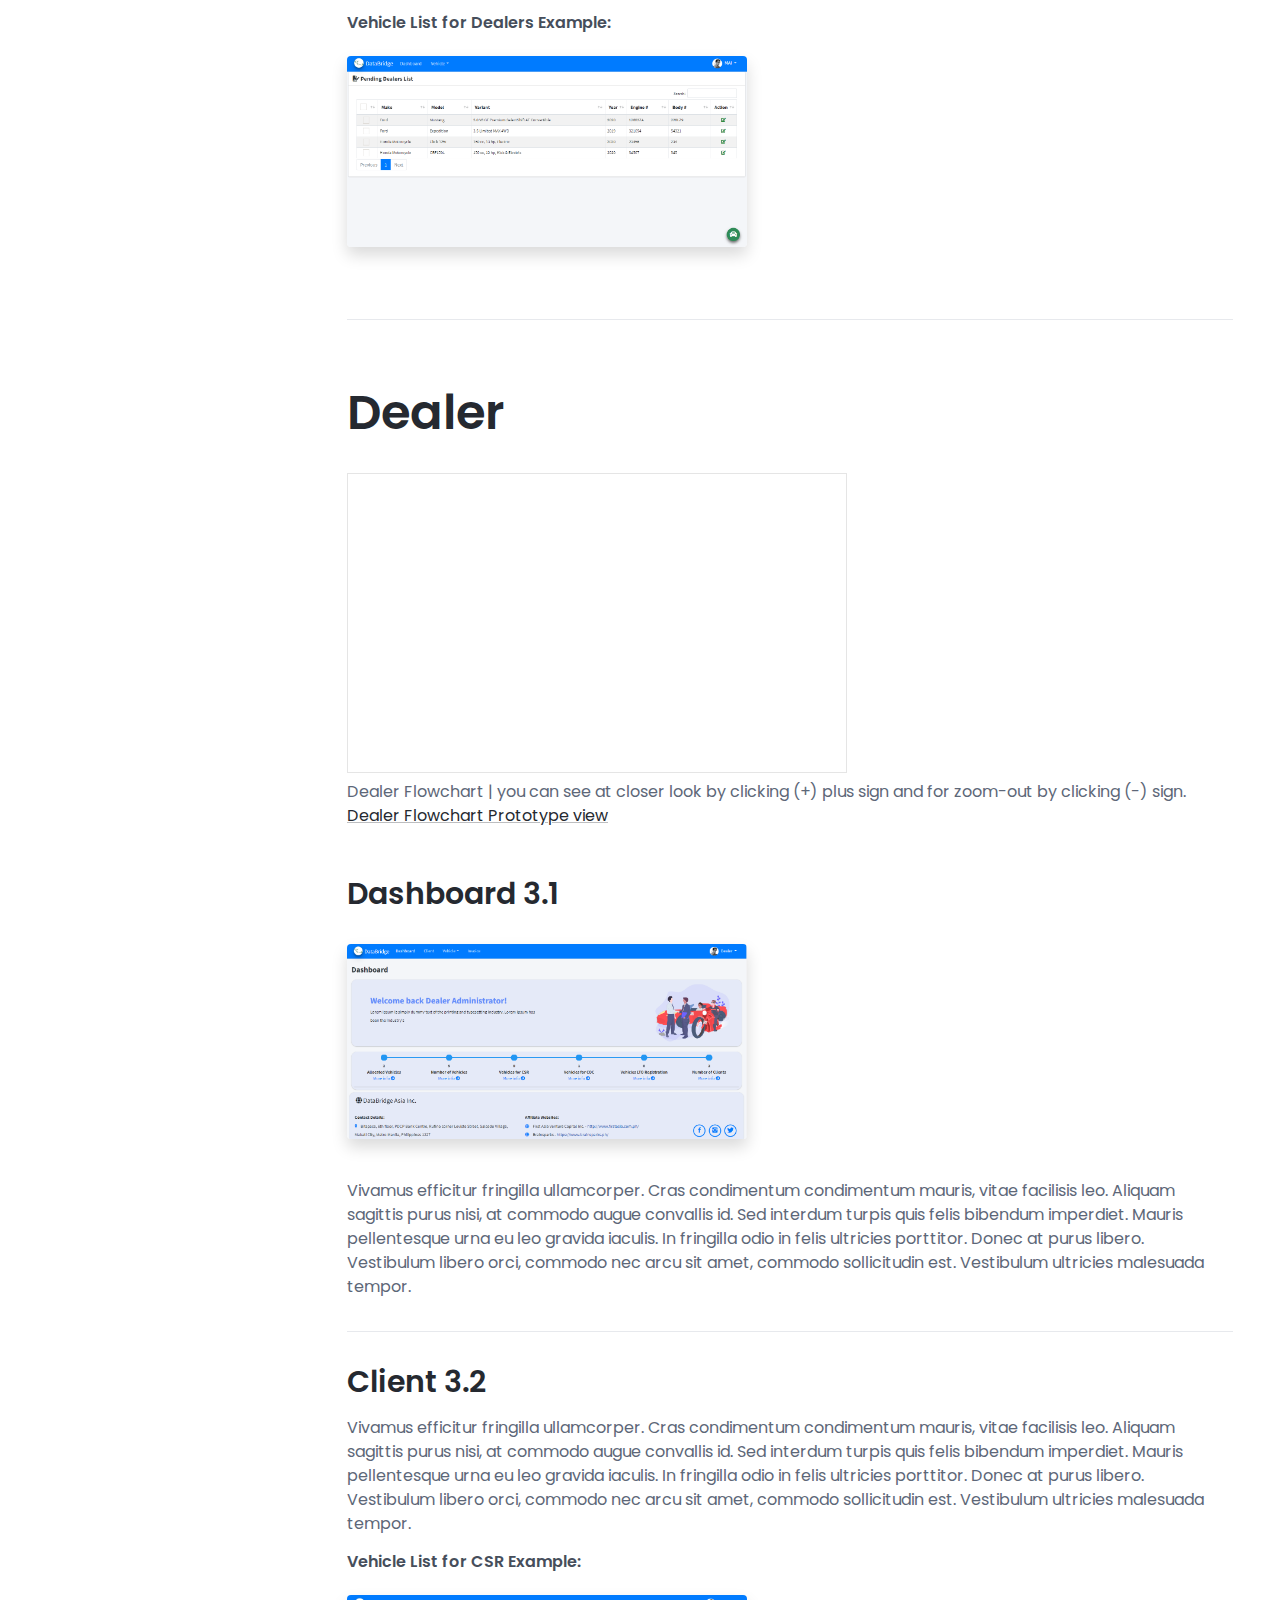
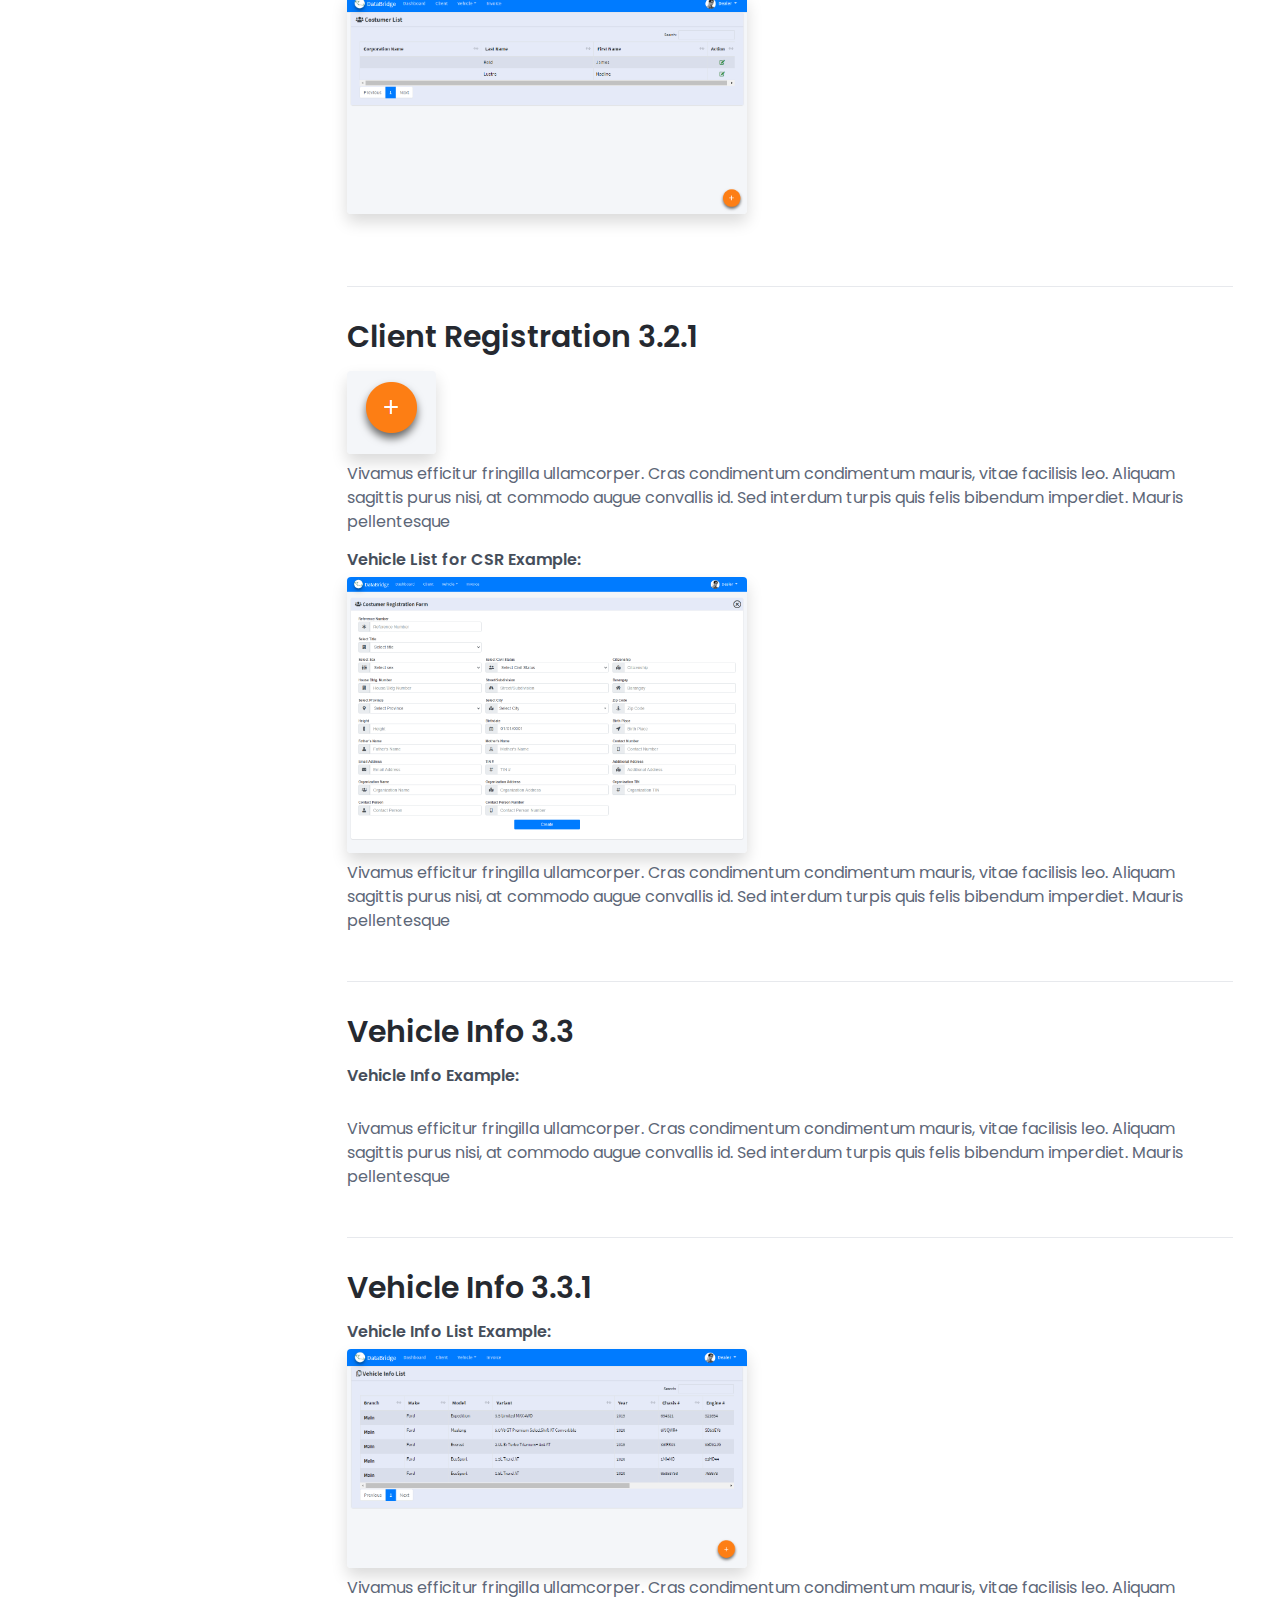
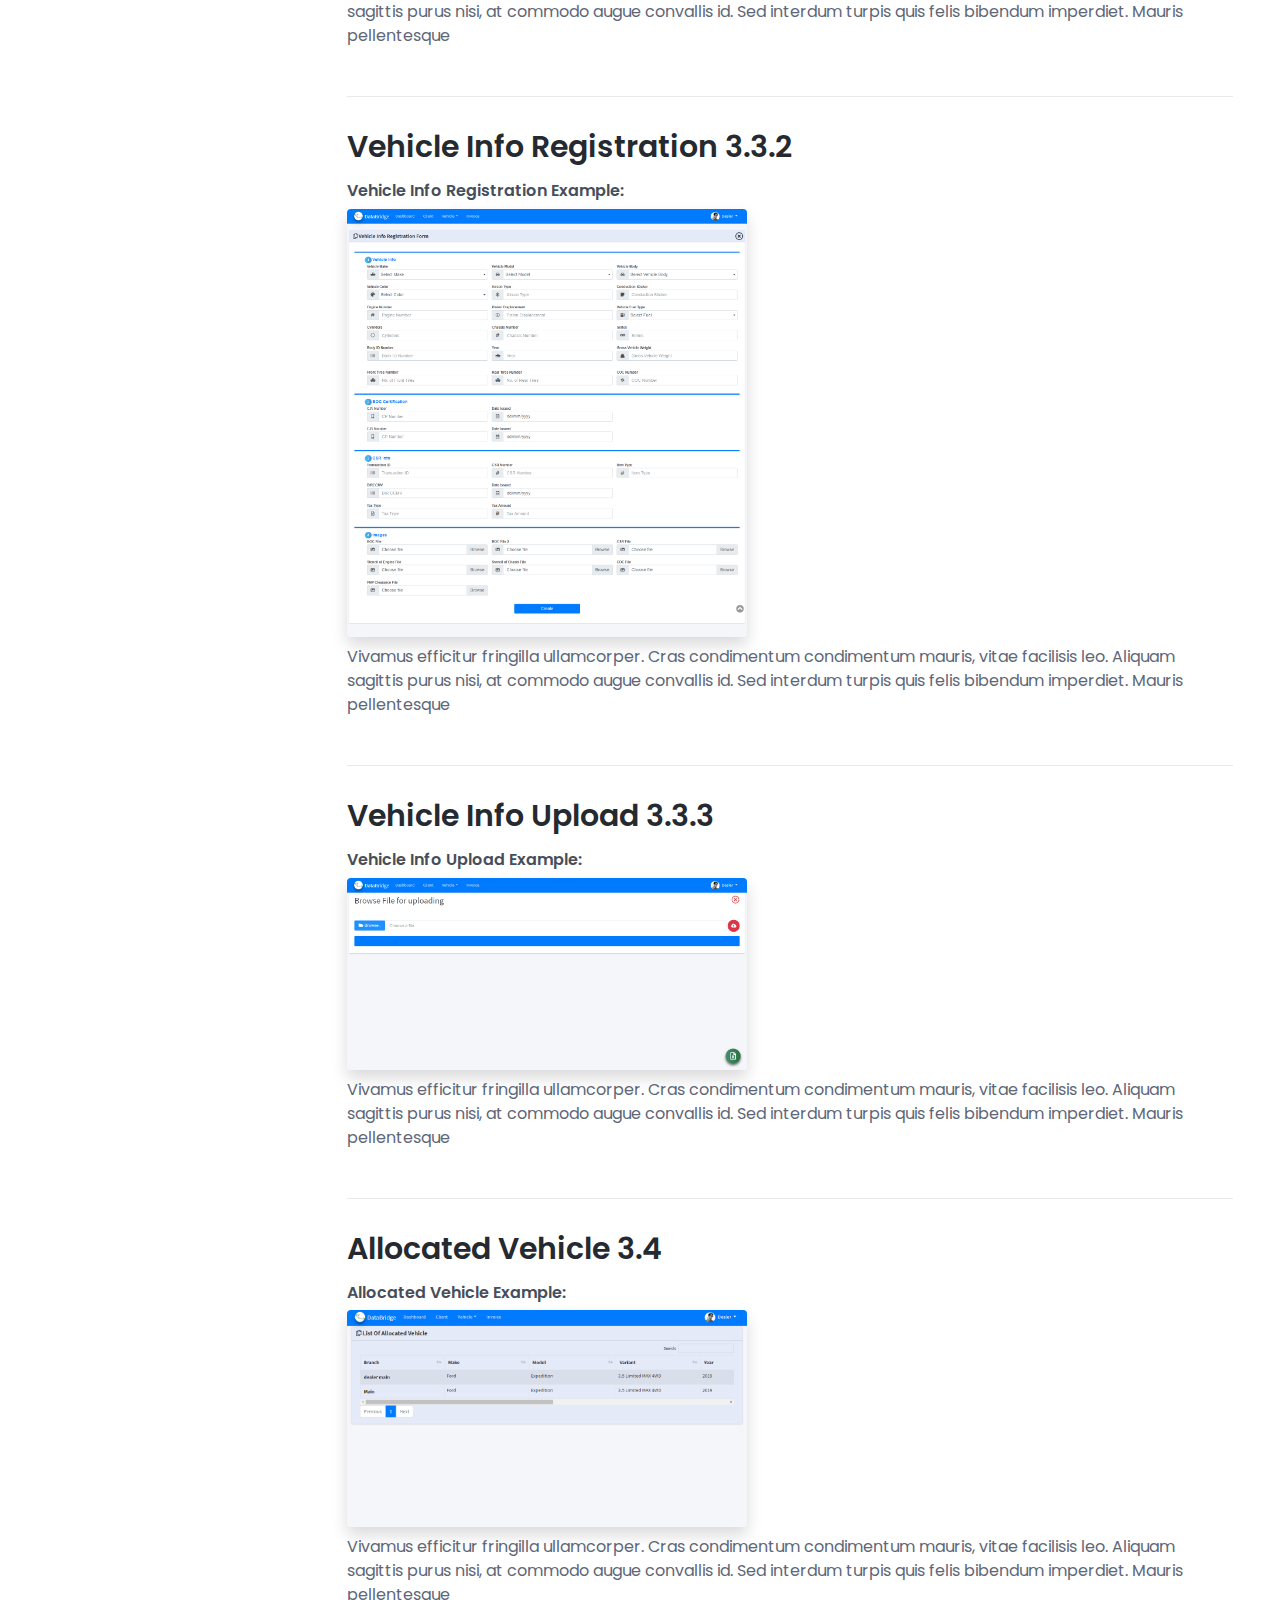
==== commit 55ea9494: "docs update" ====
--- a/docs-page.html
+++ b/docs-page.html
@@ -109,30 +109,7 @@
                     <li class="nav-item"><a class="nav-link scrollto" href="#item-3-6-3">Allocated Processed 3.6.3</a></li>
                     <li class="nav-item"><a class="nav-link scrollto" href="#item-3-7">Invoice 3.7</a></li>
                     <li class="nav-item"><a class="nav-link scrollto" href="#item-3-7-1">Invoice Registration 3.7.1</a></li>
-                    <li class="nav-item section-title mt-3"><a class="nav-link scrollto" href="#section-4"><span class="theme-icon-holder mr-2"><i class="fas fa-cogs"></i></span>Integrations</a></li>
-                    <li class="nav-item"><a class="nav-link scrollto" href="#item-4-1">Section Item 4.1</a></li>
-                    <li class="nav-item"><a class="nav-link scrollto" href="#item-4-2">Section Item 4.2</a></li>
-                    <li class="nav-item"><a class="nav-link scrollto" href="#item-4-3">Section Item 4.3</a></li>
-                    <li class="nav-item section-title mt-3"><a class="nav-link scrollto" href="#section-5"><span class="theme-icon-holder mr-2"><i class="fas fa-tools"></i></span>Utilities</a></li>
-                    <li class="nav-item"><a class="nav-link scrollto" href="#item-5-1">Section Item 5.1</a></li>
-                    <li class="nav-item"><a class="nav-link scrollto" href="#item-5-2">Section Item 5.2</a></li>
-                    <li class="nav-item"><a class="nav-link scrollto" href="#item-5-3">Section Item 5.3</a></li>
-                    <li class="nav-item section-title mt-3"><a class="nav-link scrollto" href="#section-6"><span class="theme-icon-holder mr-2"><i class="fas fa-laptop-code"></i></span>Web</a></li>
-                    <li class="nav-item"><a class="nav-link scrollto" href="#item-6-1">Section Item 6.1</a></li>
-                    <li class="nav-item"><a class="nav-link scrollto" href="#item-6-2">Section Item 6.2</a></li>
-                    <li class="nav-item"><a class="nav-link scrollto" href="#item-6-3">Section Item 6.3</a></li>
-                    <li class="nav-item section-title mt-3"><a class="nav-link scrollto" href="#section-7"><span class="theme-icon-holder mr-2"><i class="fas fa-tablet-alt"></i></span>Mobile</a></li>
-                    <li class="nav-item"><a class="nav-link scrollto" href="#item-7-1">Section Item 7.1</a></li>
-                    <li class="nav-item"><a class="nav-link scrollto" href="#item-7-2">Section Item 7.2</a></li>
-                    <li class="nav-item"><a class="nav-link scrollto" href="#item-7-3">Section Item 7.3</a></li>
-                    <li class="nav-item section-title mt-3"><a class="nav-link scrollto" href="#section-8"><span class="theme-icon-holder mr-2"><i class="fas fa-box"></i></span>APIs</a></li>
-                    <li class="nav-item"><a class="nav-link scrollto" href="#item-8-1">Section Item 8.1</a></li>
-                    <li class="nav-item"><a class="nav-link scrollto" href="#item-8-2">Section Item 8.2</a></li>
-                    <li class="nav-item"><a class="nav-link scrollto" href="#item-8-3">Section Item 8.3</a></li>
-                    <li class="nav-item section-title mt-3"><a class="nav-link scrollto" href="#section-9"><span class="theme-icon-holder mr-2"><i class="fas fa-lightbulb"></i></span>FAQs</a></li>
-                    <li class="nav-item"><a class="nav-link scrollto" href="#item-9-1">Section Item 9.1</a></li>
-                    <li class="nav-item"><a class="nav-link scrollto" href="#item-9-2">Section Item 9.2</a></li>
-                    <li class="nav-item"><a class="nav-link scrollto" href="#item-9-3">Section Item 9.3</a></li>
+
                 </ul>
 
             </nav>
@@ -685,229 +662,6 @@
 
                         </figure>
                     </section>
-                </article>
-                <!--//docs-article-->
-
-                <article class="docs-article" id="section-4">
-                    <header class="docs-header">
-                        <h1 class="docs-heading">Intergrations</h1>
-                        <section class="docs-intro">
-                            <p>Section intro goes here. Lorem ipsum dolor sit amet, consectetur adipiscing elit. Quisque finibus condimentum nisl id vulputate. Praesent aliquet varius eros interdum suscipit. Donec eu purus sed nibh convallis bibendum quis
-                                vitae turpis. Duis vestibulum diam lorem, vitae dapibus nibh facilisis a. Fusce in malesuada odio.</p>
-                        </section>
-                        <!--//docs-intro-->
-                    </header>
-                    <section class="docs-section" id="item-4-1">
-                        <h2 class="section-heading">Section Item 4.1</h2>
-                        <p>Vivamus efficitur fringilla ullamcorper. Cras condimentum condimentum mauris, vitae facilisis leo. Aliquam sagittis purus nisi, at commodo augue convallis id. Sed interdum turpis quis felis bibendum imperdiet. Mauris pellentesque
-                            urna eu leo gravida iaculis. In fringilla odio in felis ultricies porttitor. Donec at purus libero. Vestibulum libero orci, commodo nec arcu sit amet, commodo sollicitudin est. Vestibulum ultricies malesuada tempor.</p>
-                    </section>
-                    <!--//section-->
-
-                    <section class="docs-section" id="item-4-2">
-                        <h2 class="section-heading">Section Item 4.2</h2>
-                        <p>Vivamus efficitur fringilla ullamcorper. Cras condimentum condimentum mauris, vitae facilisis leo. Aliquam sagittis purus nisi, at commodo augue convallis id. Sed interdum turpis quis felis bibendum imperdiet. Mauris pellentesque
-                            urna eu leo gravida iaculis. In fringilla odio in felis ultricies porttitor. Donec at purus libero. Vestibulum libero orci, commodo nec arcu sit amet, commodo sollicitudin est. Vestibulum ultricies malesuada tempor.</p>
-                    </section>
-                    <!--//section-->
-
-                    <section class="docs-section" id="item-4-3">
-                        <h2 class="section-heading">Section Item 4.3</h2>
-                        <p>Vivamus efficitur fringilla ullamcorper. Cras condimentum condimentum mauris, vitae facilisis leo. Aliquam sagittis purus nisi, at commodo augue convallis id. Sed interdum turpis quis felis bibendum imperdiet. Mauris pellentesque
-                            urna eu leo gravida iaculis. In fringilla odio in felis ultricies porttitor. Donec at purus libero. Vestibulum libero orci, commodo nec arcu sit amet, commodo sollicitudin est. Vestibulum ultricies malesuada tempor.</p>
-                    </section>
-                    <!--//section-->
-                </article>
-                <!--//docs-article-->
-
-                <article class="docs-article" id="section-5">
-                    <header class="docs-header">
-                        <h1 class="docs-heading">Utilities</h1>
-                        <section class="docs-intro">
-                            <p>Section intro goes here. Lorem ipsum dolor sit amet, consectetur adipiscing elit. Quisque finibus condimentum nisl id vulputate. Praesent aliquet varius eros interdum suscipit. Donec eu purus sed nibh convallis bibendum quis
-                                vitae turpis. Duis vestibulum diam lorem, vitae dapibus nibh facilisis a. Fusce in malesuada odio.</p>
-                        </section>
-                        <!--//docs-intro-->
-                    </header>
-                    <section class="docs-section" id="item-5-1">
-                        <h2 class="section-heading">Section Item 5.1</h2>
-                        <p>Vivamus efficitur fringilla ullamcorper. Cras condimentum condimentum mauris, vitae facilisis leo. Aliquam sagittis purus nisi, at commodo augue convallis id. Sed interdum turpis quis felis bibendum imperdiet. Mauris pellentesque
-                            urna eu leo gravida iaculis. In fringilla odio in felis ultricies porttitor. Donec at purus libero. Vestibulum libero orci, commodo nec arcu sit amet, commodo sollicitudin est. Vestibulum ultricies malesuada tempor.</p>
-                    </section>
-                    <!--//section-->
-
-                    <section class="docs-section" id="item-5-2">
-                        <h2 class="section-heading">Section Item 5.2</h2>
-                        <p>Vivamus efficitur fringilla ullamcorper. Cras condimentum condimentum mauris, vitae facilisis leo. Aliquam sagittis purus nisi, at commodo augue convallis id. Sed interdum turpis quis felis bibendum imperdiet. Mauris pellentesque
-                            urna eu leo gravida iaculis. In fringilla odio in felis ultricies porttitor. Donec at purus libero. Vestibulum libero orci, commodo nec arcu sit amet, commodo sollicitudin est. Vestibulum ultricies malesuada tempor.</p>
-                    </section>
-                    <!--//section-->
-
-                    <section class="docs-section" id="item-5-3">
-                        <h2 class="section-heading">Section Item 5.3</h2>
-                        <p>Vivamus efficitur fringilla ullamcorper. Cras condimentum condimentum mauris, vitae facilisis leo. Aliquam sagittis purus nisi, at commodo augue convallis id. Sed interdum turpis quis felis bibendum imperdiet. Mauris pellentesque
-                            urna eu leo gravida iaculis. In fringilla odio in felis ultricies porttitor. Donec at purus libero. Vestibulum libero orci, commodo nec arcu sit amet, commodo sollicitudin est. Vestibulum ultricies malesuada tempor.</p>
-                    </section>
-                    <!--//section-->
-                </article>
-                <!--//docs-article-->
-
-
-                <article class="docs-article" id="section-6">
-                    <header class="docs-header">
-                        <h1 class="docs-heading">Web</h1>
-                        <section class="docs-intro">
-                            <p>Section intro goes here. Lorem ipsum dolor sit amet, consectetur adipiscing elit. Quisque finibus condimentum nisl id vulputate. Praesent aliquet varius eros interdum suscipit. Donec eu purus sed nibh convallis bibendum quis
-                                vitae turpis. Duis vestibulum diam lorem, vitae dapibus nibh facilisis a. Fusce in malesuada odio.</p>
-                        </section>
-                        <!--//docs-intro-->
-                    </header>
-                    <section class="docs-section" id="item-6-1">
-                        <h2 class="section-heading">Section Item 6.1</h2>
-                        <p>Vivamus efficitur fringilla ullamcorper. Cras condimentum condimentum mauris, vitae facilisis leo. Aliquam sagittis purus nisi, at commodo augue convallis id. Sed interdum turpis quis felis bibendum imperdiet. Mauris pellentesque
-                            urna eu leo gravida iaculis. In fringilla odio in felis ultricies porttitor. Donec at purus libero. Vestibulum libero orci, commodo nec arcu sit amet, commodo sollicitudin est. Vestibulum ultricies malesuada tempor.</p>
-                    </section>
-                    <!--//section-->
-
-                    <section class="docs-section" id="item-6-2">
-                        <h2 class="section-heading">Section Item 6.2</h2>
-                        <p>Vivamus efficitur fringilla ullamcorper. Cras condimentum condimentum mauris, vitae facilisis leo. Aliquam sagittis purus nisi, at commodo augue convallis id. Sed interdum turpis quis felis bibendum imperdiet. Mauris pellentesque
-                            urna eu leo gravida iaculis. In fringilla odio in felis ultricies porttitor. Donec at purus libero. Vestibulum libero orci, commodo nec arcu sit amet, commodo sollicitudin est. Vestibulum ultricies malesuada tempor.</p>
-                    </section>
-                    <!--//section-->
-
-                    <section class="docs-section" id="item-6-3">
-                        <h2 class="section-heading">Section Item 6.3</h2>
-                        <p>Vivamus efficitur fringilla ullamcorper. Cras condimentum condimentum mauris, vitae facilisis leo. Aliquam sagittis purus nisi, at commodo augue convallis id. Sed interdum turpis quis felis bibendum imperdiet. Mauris pellentesque
-                            urna eu leo gravida iaculis. In fringilla odio in felis ultricies porttitor. Donec at purus libero. Vestibulum libero orci, commodo nec arcu sit amet, commodo sollicitudin est. Vestibulum ultricies malesuada tempor.</p>
-                    </section>
-                    <!--//section-->
-                </article>
-                <!--//docs-article-->
-
-
-                <article class="docs-article" id="section-7">
-                    <header class="docs-header">
-                        <h1 class="docs-heading">Mobile</h1>
-                        <section class="docs-intro">
-                            <p>Section intro goes here. Lorem ipsum dolor sit amet, consectetur adipiscing elit. Quisque finibus condimentum nisl id vulputate. Praesent aliquet varius eros interdum suscipit. Donec eu purus sed nibh convallis bibendum quis
-                                vitae turpis. Duis vestibulum diam lorem, vitae dapibus nibh facilisis a. Fusce in malesuada odio.</p>
-                        </section>
-                        <!--//docs-intro-->
-                    </header>
-                    <section class="docs-section" id="item-7-1">
-                        <h2 class="section-heading">Section Item 7.1</h2>
-                        <p>Vivamus efficitur fringilla ullamcorper. Cras condimentum condimentum mauris, vitae facilisis leo. Aliquam sagittis purus nisi, at commodo augue convallis id. Sed interdum turpis quis felis bibendum imperdiet. Mauris pellentesque
-                            urna eu leo gravida iaculis. In fringilla odio in felis ultricies porttitor. Donec at purus libero. Vestibulum libero orci, commodo nec arcu sit amet, commodo sollicitudin est. Vestibulum ultricies malesuada tempor.</p>
-                    </section>
-                    <!--//section-->
-
-                    <section class="docs-section" id="item-7-2">
-                        <h2 class="section-heading">Section Item 7.2</h2>
-                        <p>Vivamus efficitur fringilla ullamcorper. Cras condimentum condimentum mauris, vitae facilisis leo. Aliquam sagittis purus nisi, at commodo augue convallis id. Sed interdum turpis quis felis bibendum imperdiet. Mauris pellentesque
-                            urna eu leo gravida iaculis. In fringilla odio in felis ultricies porttitor. Donec at purus libero. Vestibulum libero orci, commodo nec arcu sit amet, commodo sollicitudin est. Vestibulum ultricies malesuada tempor.</p>
-                    </section>
-                    <!--//section-->
-
-                    <section class="docs-section" id="item-7-3">
-                        <h2 class="section-heading">Section Item 7.3</h2>
-                        <p>Vivamus efficitur fringilla ullamcorper. Cras condimentum condimentum mauris, vitae facilisis leo. Aliquam sagittis purus nisi, at commodo augue convallis id. Sed interdum turpis quis felis bibendum imperdiet. Mauris pellentesque
-                            urna eu leo gravida iaculis. In fringilla odio in felis ultricies porttitor. Donec at purus libero. Vestibulum libero orci, commodo nec arcu sit amet, commodo sollicitudin est. Vestibulum ultricies malesuada tempor.</p>
-                    </section>
-                    <!--//section-->
-                </article>
-                <!--//docs-article-->
-
-
-                <article class="docs-article" id="section-8">
-                    <header class="docs-header">
-                        <h1 class="docs-heading">APIs</h1>
-                        <section class="docs-intro">
-                            <p>Section intro goes here. Lorem ipsum dolor sit amet, consectetur adipiscing elit. Quisque finibus condimentum nisl id vulputate. Praesent aliquet varius eros interdum suscipit. Donec eu purus sed nibh convallis bibendum quis
-                                vitae turpis. Duis vestibulum diam lorem, vitae dapibus nibh facilisis a. Fusce in malesuada odio.</p>
-                        </section>
-                        <!--//docs-intro-->
-                    </header>
-                    <section class="docs-section" id="item-8-1">
-                        <h2 class="section-heading">Section Item 8.1</h2>
-                        <p>Vivamus efficitur fringilla ullamcorper. Cras condimentum condimentum mauris, vitae facilisis leo. Aliquam sagittis purus nisi, at commodo augue convallis id. Sed interdum turpis quis felis bibendum imperdiet. Mauris pellentesque
-                            urna eu leo gravida iaculis. In fringilla odio in felis ultricies porttitor. Donec at purus libero. Vestibulum libero orci, commodo nec arcu sit amet, commodo sollicitudin est. Vestibulum ultricies malesuada tempor.</p>
-                    </section>
-                    <!--//section-->
-
-                    <section class="docs-section" id="item-8-2">
-                        <h2 class="section-heading">Section Item 8.2</h2>
-                        <p>Vivamus efficitur fringilla ullamcorper. Cras condimentum condimentum mauris, vitae facilisis leo. Aliquam sagittis purus nisi, at commodo augue convallis id. Sed interdum turpis quis felis bibendum imperdiet. Mauris pellentesque
-                            urna eu leo gravida iaculis. In fringilla odio in felis ultricies porttitor. Donec at purus libero. Vestibulum libero orci, commodo nec arcu sit amet, commodo sollicitudin est. Vestibulum ultricies malesuada tempor.</p>
-                    </section>
-                    <!--//section-->
-
-                    <section class="docs-section" id="item-8-3">
-                        <h2 class="section-heading">Section Item 8.3</h2>
-                        <p>Vivamus efficitur fringilla ullamcorper. Cras condimentum condimentum mauris, vitae facilisis leo. Aliquam sagittis purus nisi, at commodo augue convallis id. Sed interdum turpis quis felis bibendum imperdiet. Mauris pellentesque
-                            urna eu leo gravida iaculis. In fringilla odio in felis ultricies porttitor. Donec at purus libero. Vestibulum libero orci, commodo nec arcu sit amet, commodo sollicitudin est. Vestibulum ultricies malesuada tempor.</p>
-                    </section>
-                    <!--//section-->
-                </article>
-                <!--//docs-article-->
-
-
-                <article class="docs-article" id="section-9">
-                    <header class="docs-header">
-                        <h1 class="docs-heading">FAQs</h1>
-                        <section class="docs-intro">
-                            <p>Section intro goes here. You can list all your FAQs using the format below.</p>
-                        </section>
-                        <!--//docs-intro-->
-                    </header>
-                    <section class="docs-section" id="item-9-1">
-                        <h2 class="section-heading">Section Item 9.1 <small>(FAQ Category One)</small></h2>
-                        <h5 class="pt-3"><i class="fas fa-question-circle mr-1"></i>What's sit amet quam eget lacinia?</h5>
-                        <p>Lorem ipsum dolor sit amet, consectetuer adipiscing elit. Aenean commodo ligula eget dolor. Aenean massa. Cum sociis natoque penatibus et magnis dis parturient montes, nascetur ridiculus mus. Donec quam felis, ultricies nec, pellentesque
-                            eu, pretium quis, sem. Nulla consequat massa quis enim. Donec pede justo, fringilla vel, aliquet nec, vulputate eget, arcu. In enim justo, rhoncus ut, imperdiet a, venenatis vitae, justo. Nullam dictum felis eu pede mollis
-                            pretium.
-                        </p>
-                        <h5 class="pt-3"><i class="fas fa-question-circle mr-1"></i>How to ipsum dolor sit amet quam tortor?</h5>
-                        <p>Donec sodales sagittis magna. Sed consequat, leo eget bibendum sodales, augue velit cursus nunc, quis gravida magna mi a libero. Fusce vulputate eleifend sapien. Vestibulum purus quam, scelerisque ut, mollis sed, nonummy id, metus.
-                            Nullam accumsan lorem in dui. </p>
-                        <h5 class="pt-3"><i class="fas fa-question-circle mr-1"></i>Can I bibendum sodales?</h5>
-                        <p>Fusce vulputate eleifend sapien. Vestibulum purus quam, scelerisque ut, mollis sed, nonummy id, metus. Nullam accumsan lorem in dui. </p>
-                        <h5 class="pt-3"><i class="fas fa-question-circle mr-1"></i>Where arcu sed urna gravida?</h5>
-                        <p>Aenean et sodales nisi, vel efficitur sapien. Quisque molestie diam libero, et elementum diam mollis ac. In dignissim aliquam est eget ullamcorper. Sed id sodales tortor, eu finibus leo. Vivamus dapibus sollicitudin justo vel fermentum.
-                            Curabitur nec arcu sed urna gravida lobortis. Donec lectus est, imperdiet eu viverra viverra, ultricies nec urna. </p>
-                    </section>
-                    <!--//section-->
-
-                    <section class="docs-section" id="item-9-2">
-                        <h2 class="section-heading">Section Item 9.2 <small>(FAQ Category Two)</small></h2>
-                        <h5 class="pt-3"><i class="fas fa-question-circle mr-1"></i>What's sit amet quam eget lacinia?</h5>
-                        <p>Lorem ipsum dolor sit amet, consectetuer adipiscing elit. Aenean commodo ligula eget dolor. Aenean massa. Cum sociis natoque penatibus et magnis dis parturient montes, nascetur ridiculus mus. Donec quam felis, ultricies nec, pellentesque
-                            eu, pretium quis, sem. Nulla consequat massa quis enim. Donec pede justo, fringilla vel, aliquet nec, vulputate eget, arcu. In enim justo, rhoncus ut, imperdiet a, venenatis vitae, justo. Nullam dictum felis eu pede mollis
-                            pretium.
-                        </p>
-                        <h5 class="pt-3"><i class="fas fa-question-circle mr-1"></i>How to ipsum dolor sit amet quam tortor?</h5>
-                        <p>Donec sodales sagittis magna. Sed consequat, leo eget bibendum sodales, augue velit cursus nunc, quis gravida magna mi a libero. Fusce vulputate eleifend sapien. Vestibulum purus quam, scelerisque ut, mollis sed, nonummy id, metus.
-                            Nullam accumsan lorem in dui. </p>
-                        <h5 class="pt-3"><i class="fas fa-question-circle mr-1"></i>Can I bibendum sodales?</h5>
-                        <p>Fusce vulputate eleifend sapien. Vestibulum purus quam, scelerisque ut, mollis sed, nonummy id, metus. Nullam accumsan lorem in dui. </p>
-                        <h5 class="pt-3"><i class="fas fa-question-circle mr-1"></i>Where arcu sed urna gravida?</h5>
-                        <p>Aenean et sodales nisi, vel efficitur sapien. Quisque molestie diam libero, et elementum diam mollis ac. In dignissim aliquam est eget ullamcorper. Sed id sodales tortor, eu finibus leo. Vivamus dapibus sollicitudin justo vel fermentum.
-                            Curabitur nec arcu sed urna gravida lobortis. Donec lectus est, imperdiet eu viverra viverra, ultricies nec urna. </p>
-                    </section>
-                    <!--//section-->
-
-                    <section class="docs-section" id="item-9-3">
-                        <h2 class="section-heading">Section Item 9.3 <small>(FAQ Category Three)</small></h2>
-                        <h5 class="pt-3"><i class="fas fa-question-circle mr-1"></i>How to dapibus sollicitudin justo vel fermentum?</h5>
-                        <p>Donec sodales sagittis magna. Sed consequat, leo eget bibendum sodales, augue velit cursus nunc, quis gravida magna mi a libero. Fusce vulputate eleifend sapien. Vestibulum purus quam, scelerisque ut, mollis sed, nonummy id, metus.
-                            Nullam accumsan lorem in dui. </p>
-                        <h5 class="pt-3"><i class="fas fa-question-circle mr-1"></i>How long bibendum sodales?</h5>
-                        <p>Fusce vulputate eleifend sapien. Vestibulum purus quam, scelerisque ut, mollis sed, nonummy id, metus. Nullam accumsan lorem in dui. </p>
-                        <h5 class="pt-3"><i class="fas fa-question-circle mr-1"></i>Where dapibus sollicitudin?</h5>
-                        <p>Aenean et sodales nisi, vel efficitur sapien. Quisque molestie diam libero, et elementum diam mollis ac. In dignissim aliquam est eget ullamcorper. Sed id sodales tortor, eu finibus leo. Vivamus dapibus sollicitudin justo vel fermentum.
-                            Curabitur nec arcu sed urna gravida lobortis. Donec lectus est, imperdiet eu viverra viverra, ultricies nec urna. </p>
-                    </section>
-                    <!--//section-->
                 </article>
                 <!--//docs-article-->
 
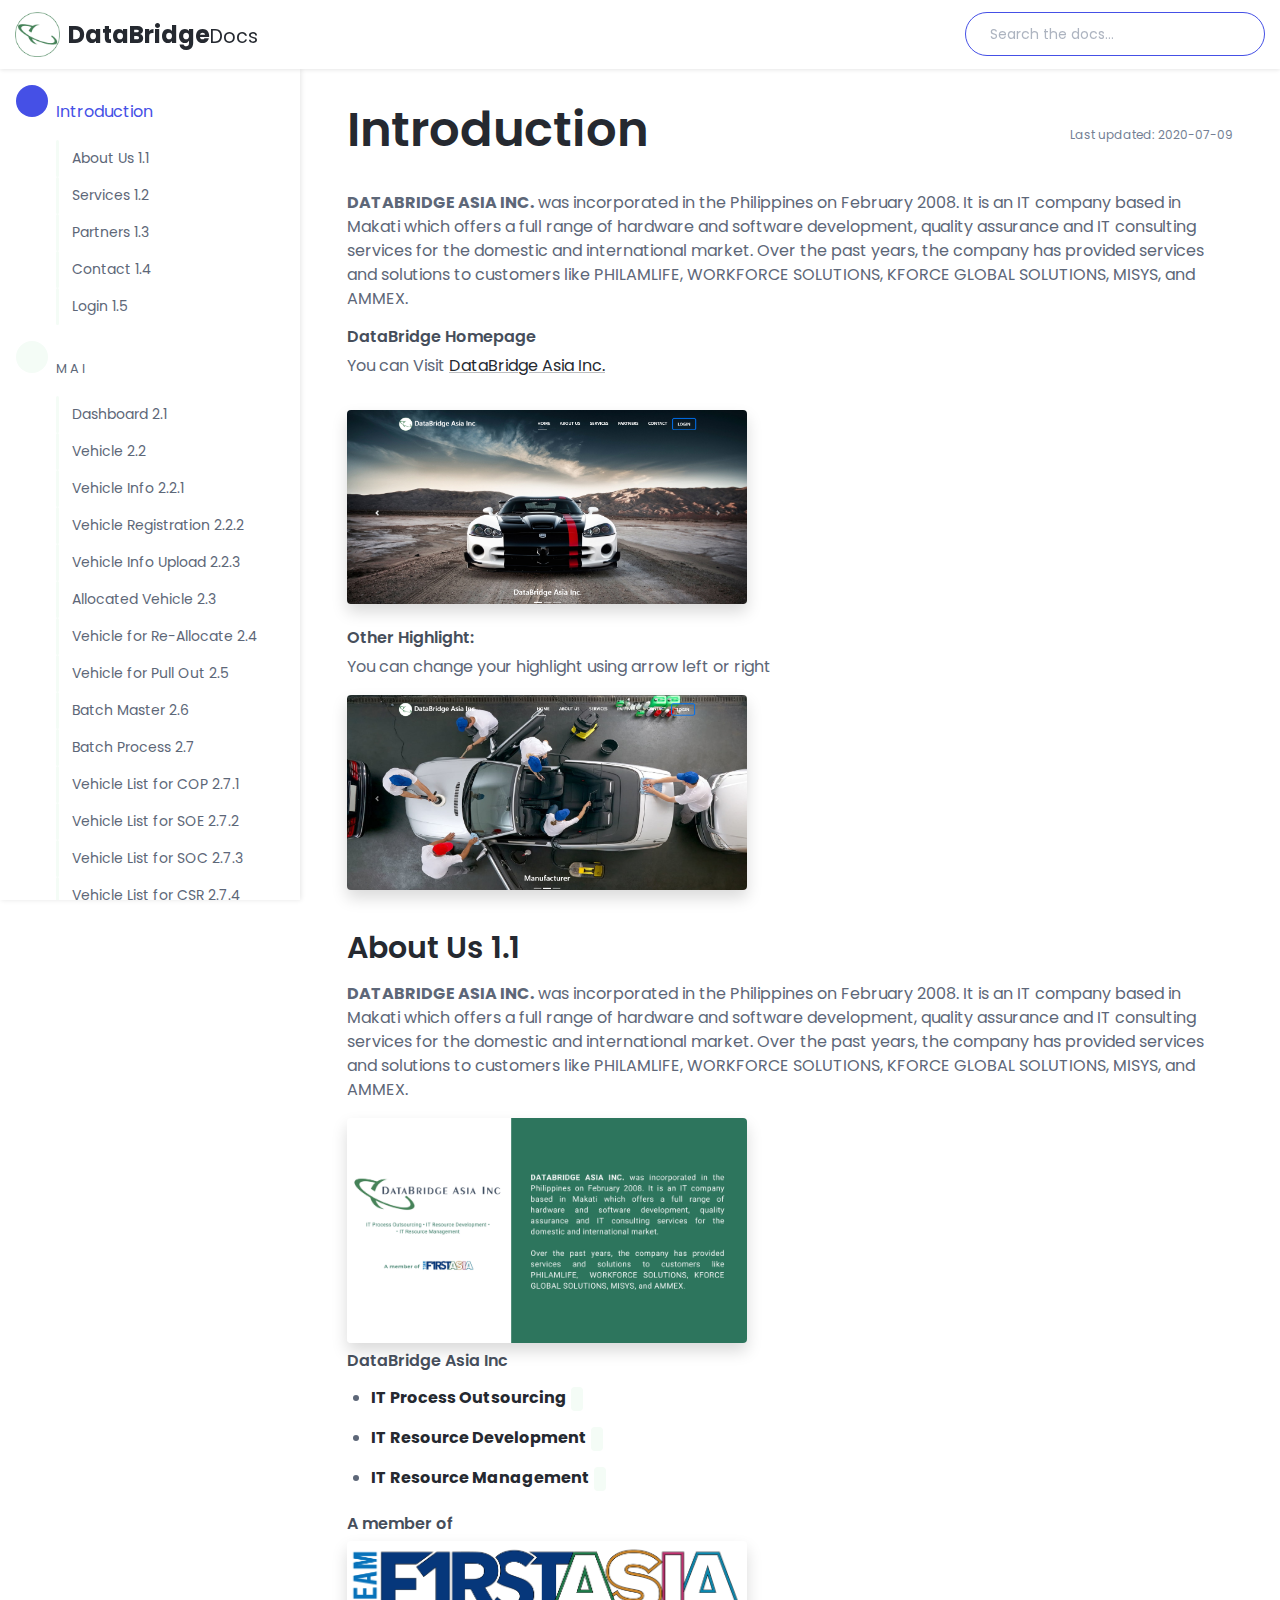
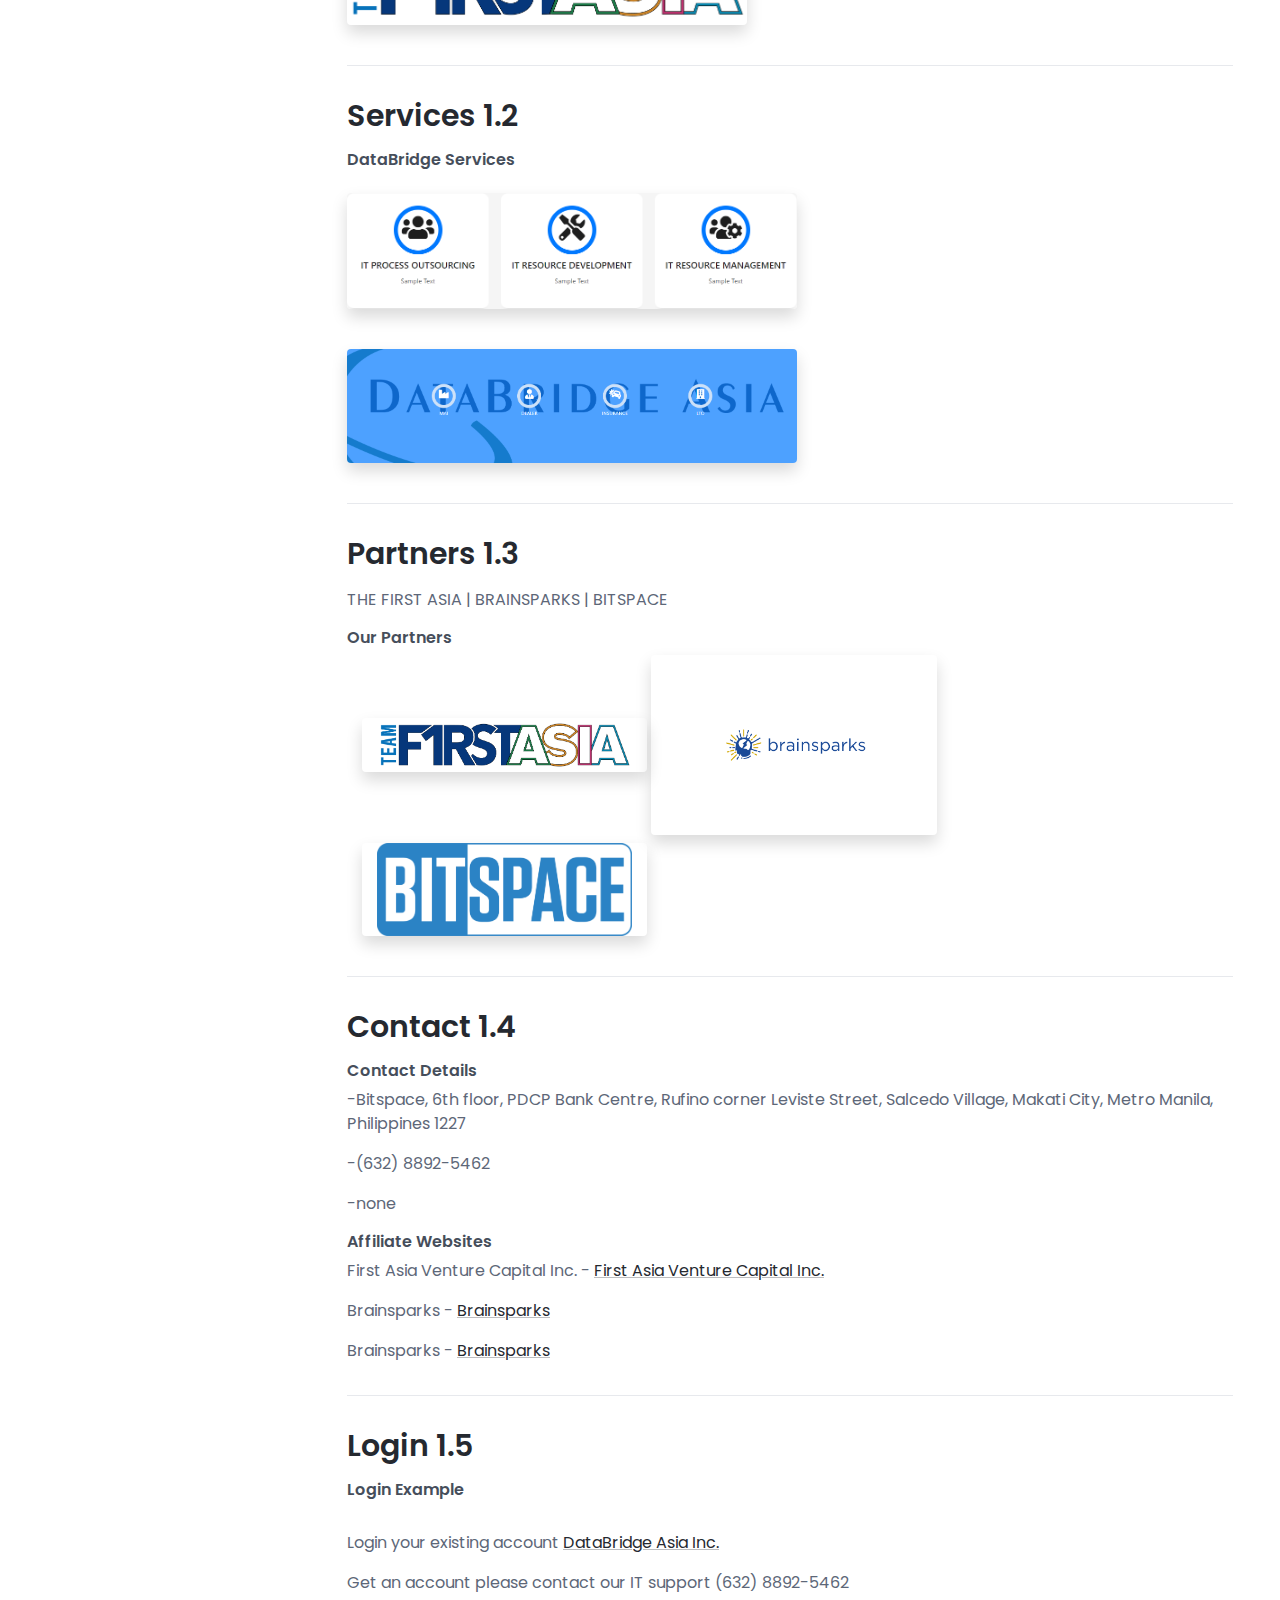
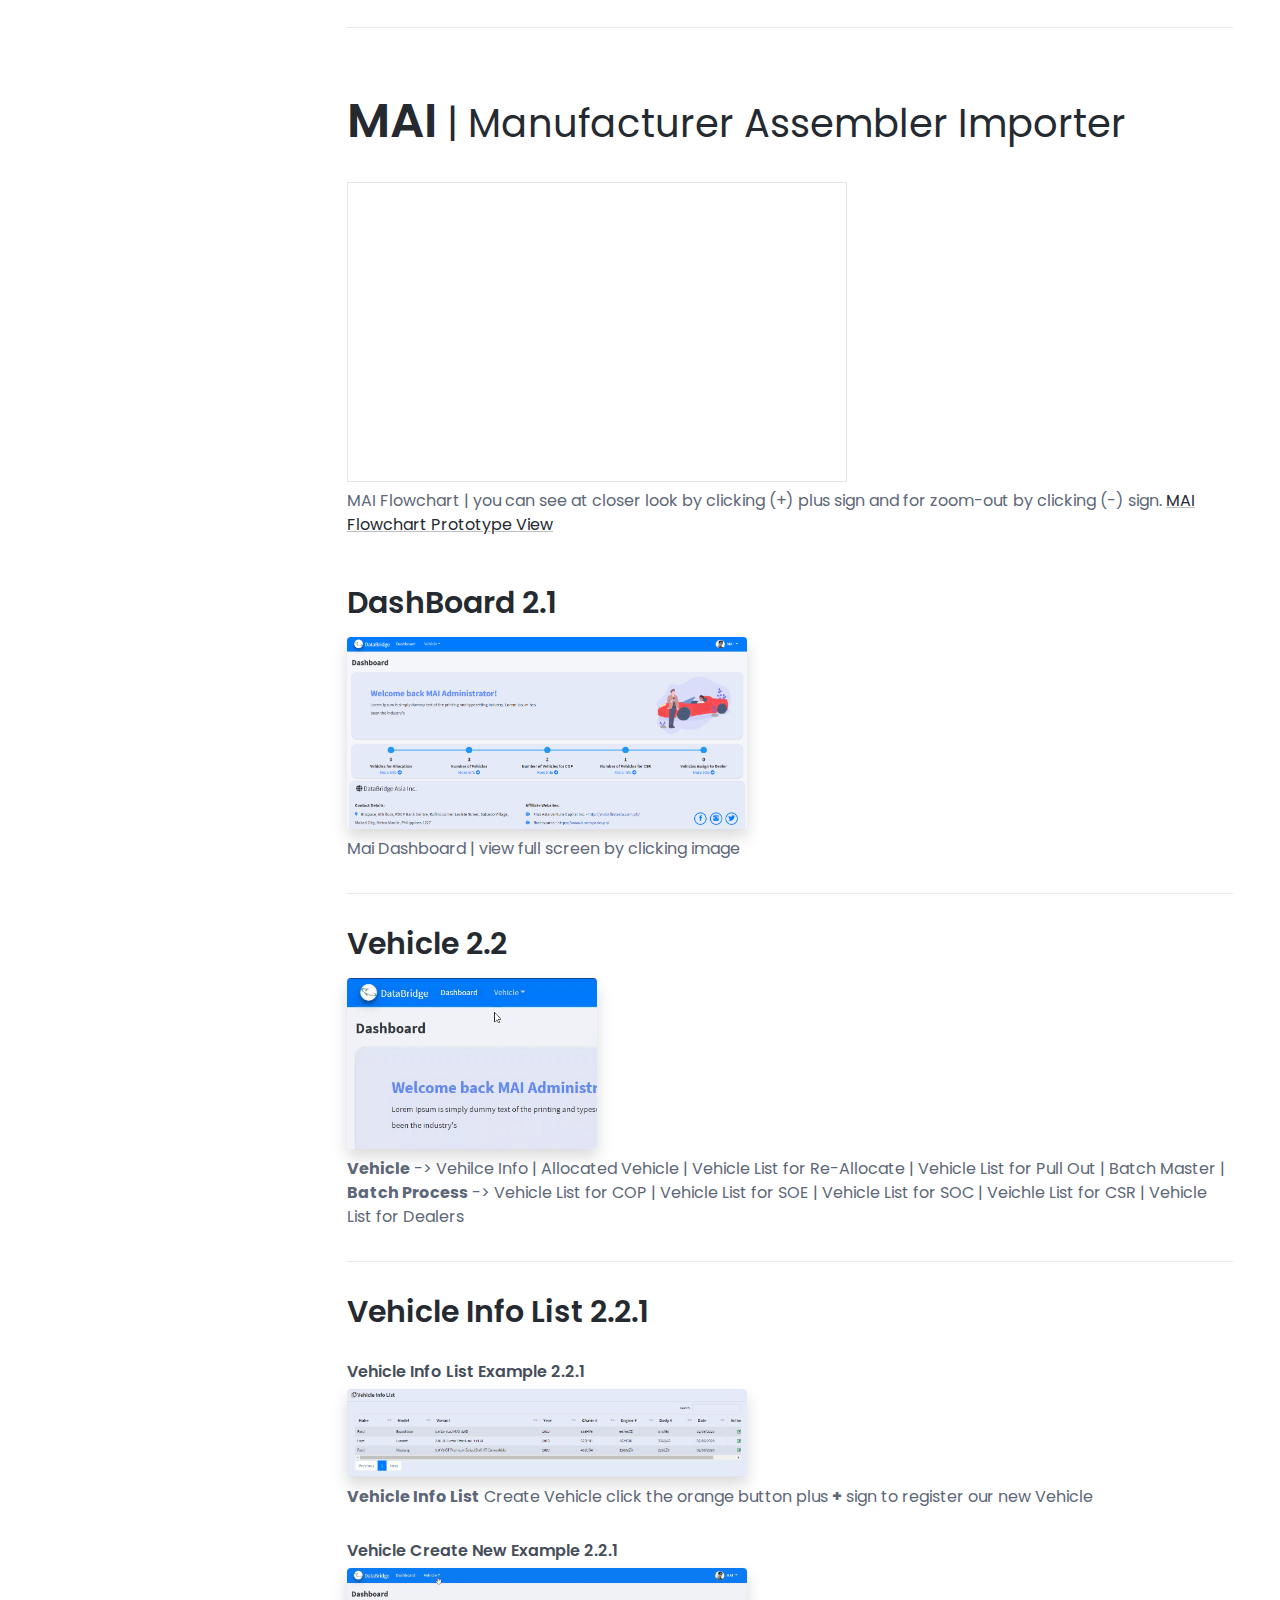
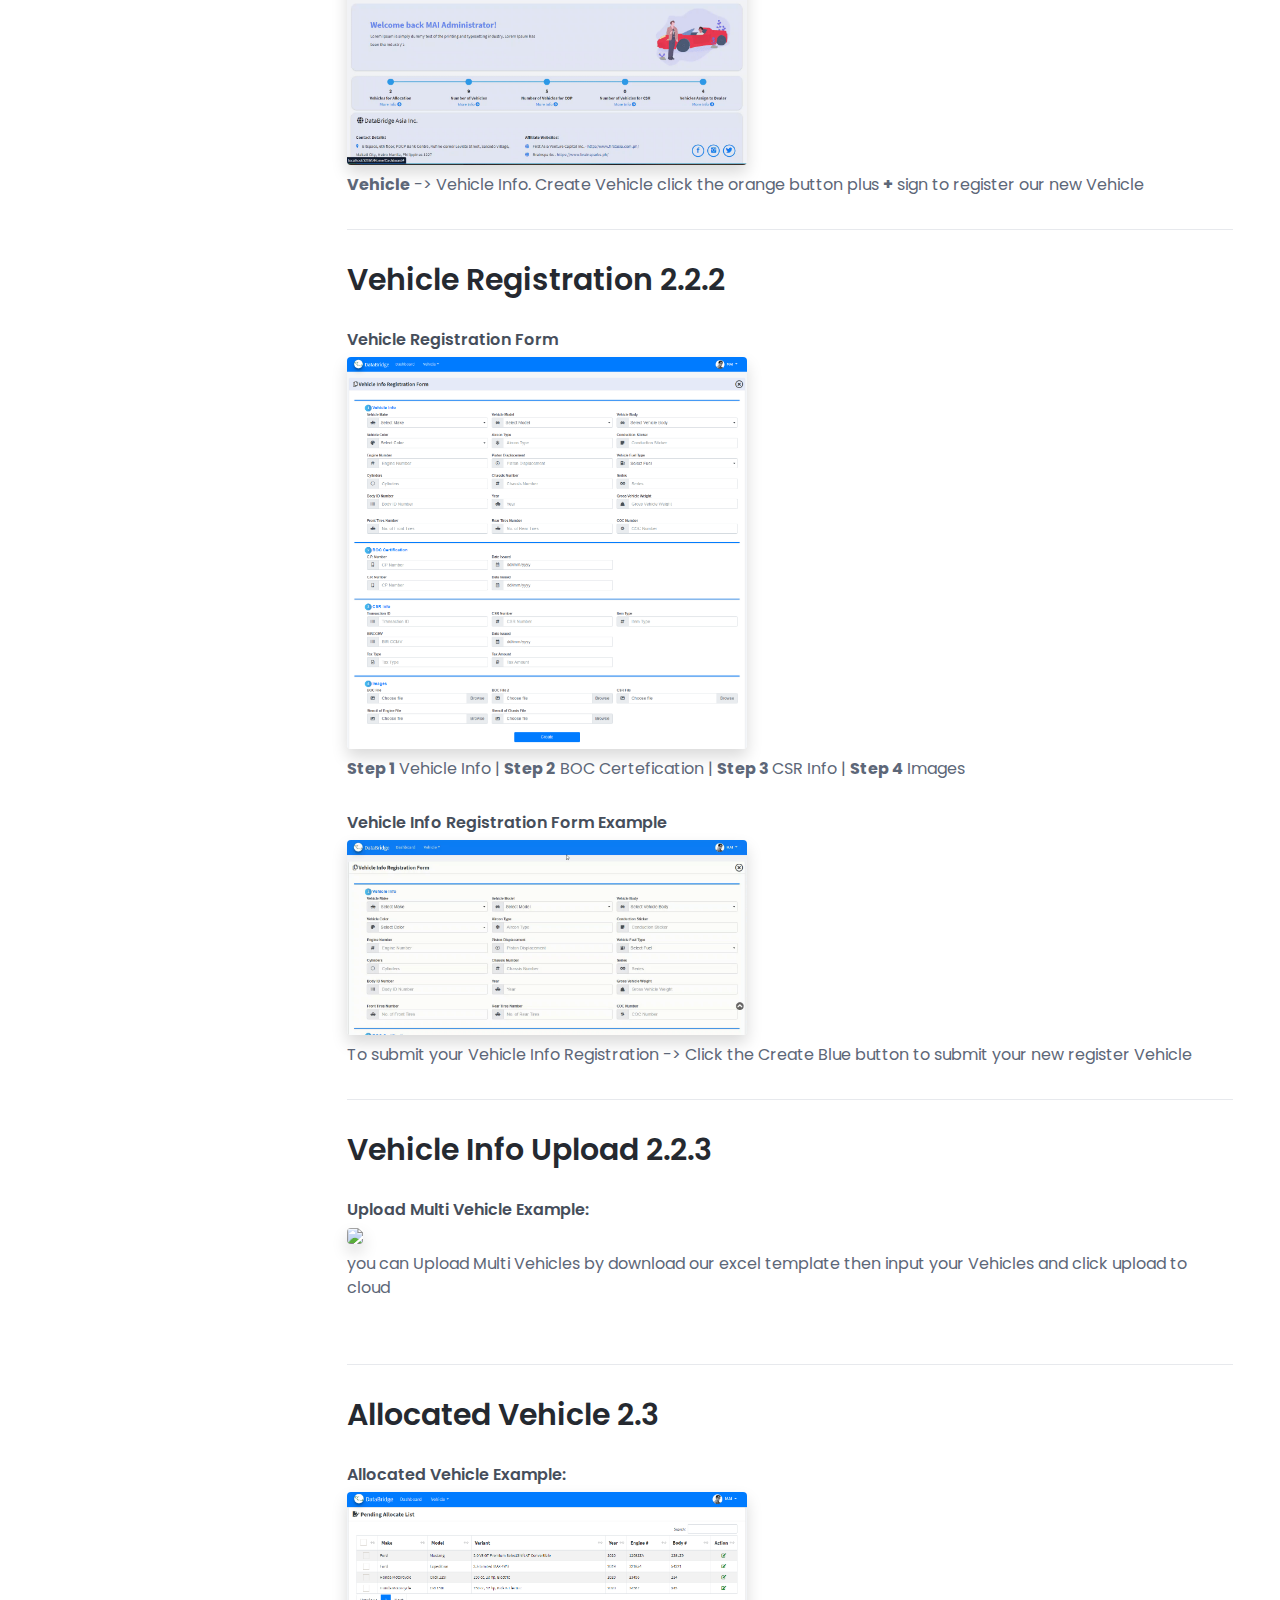
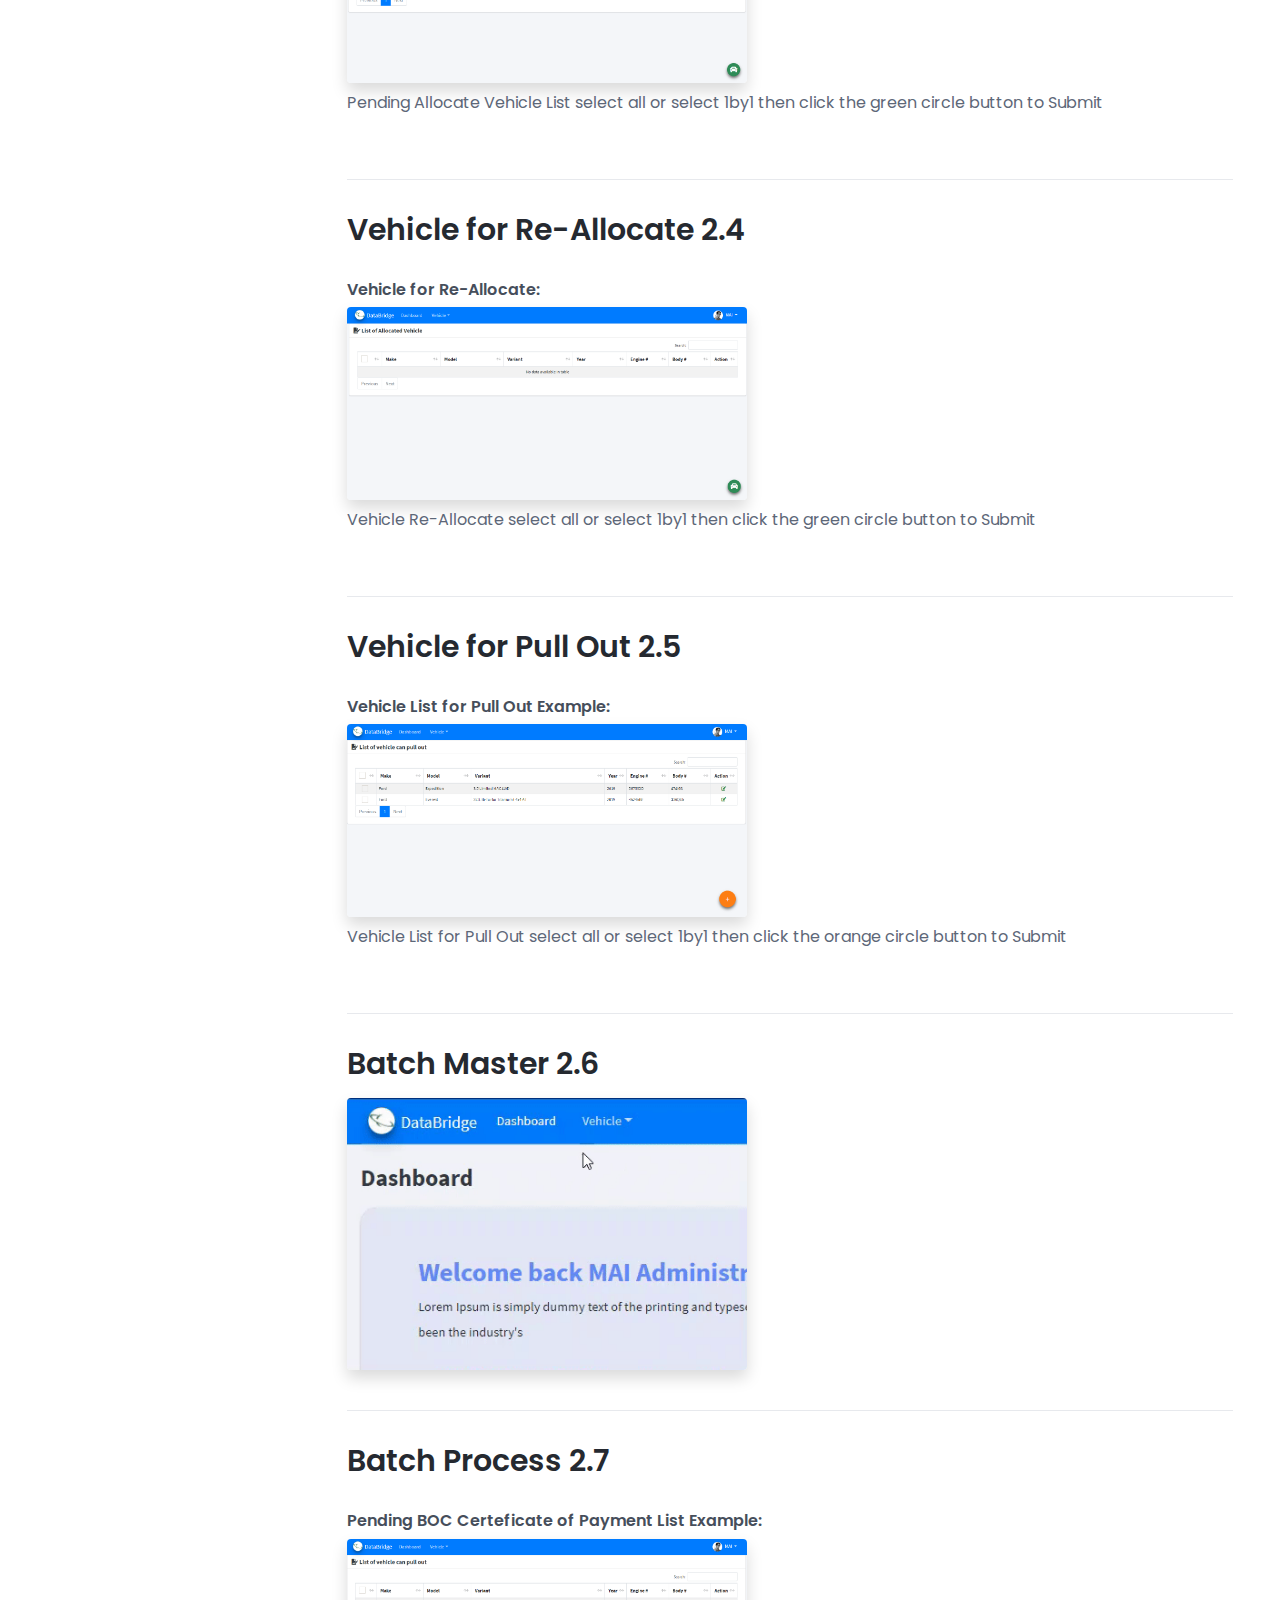
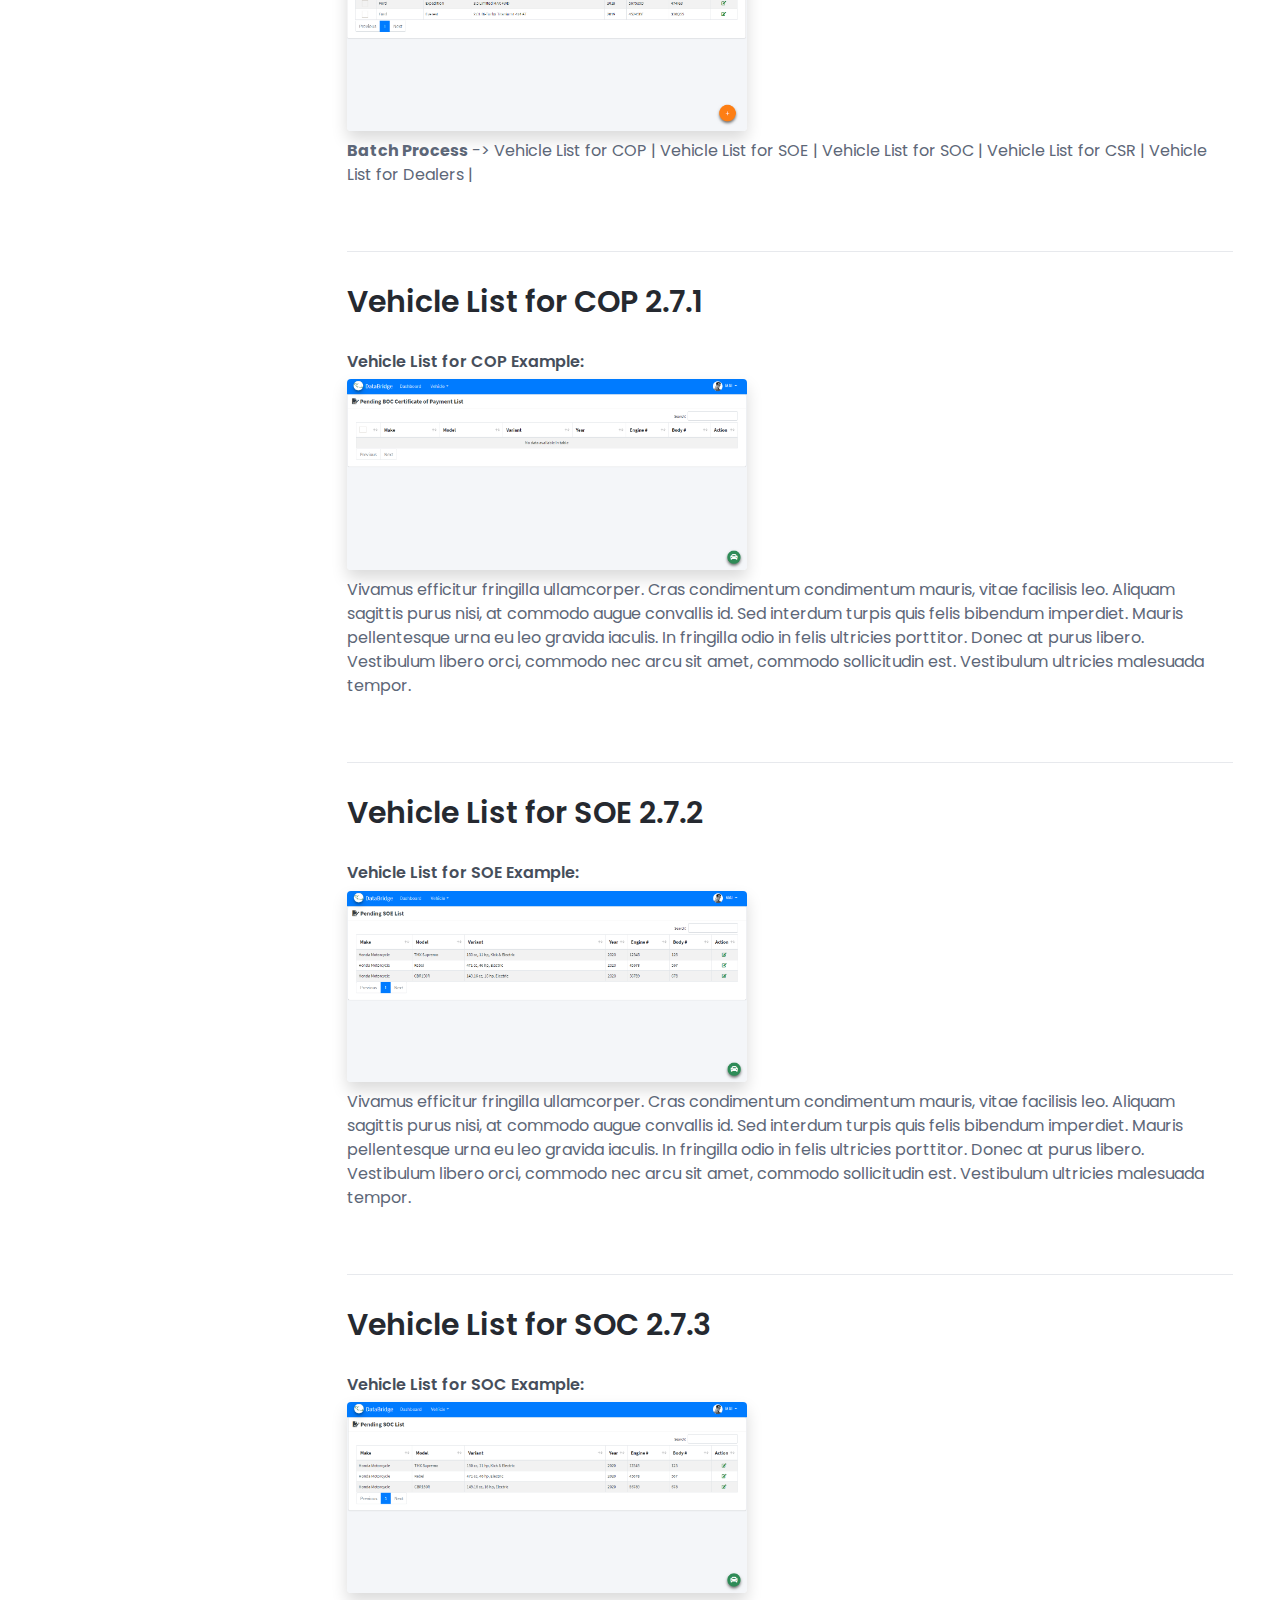
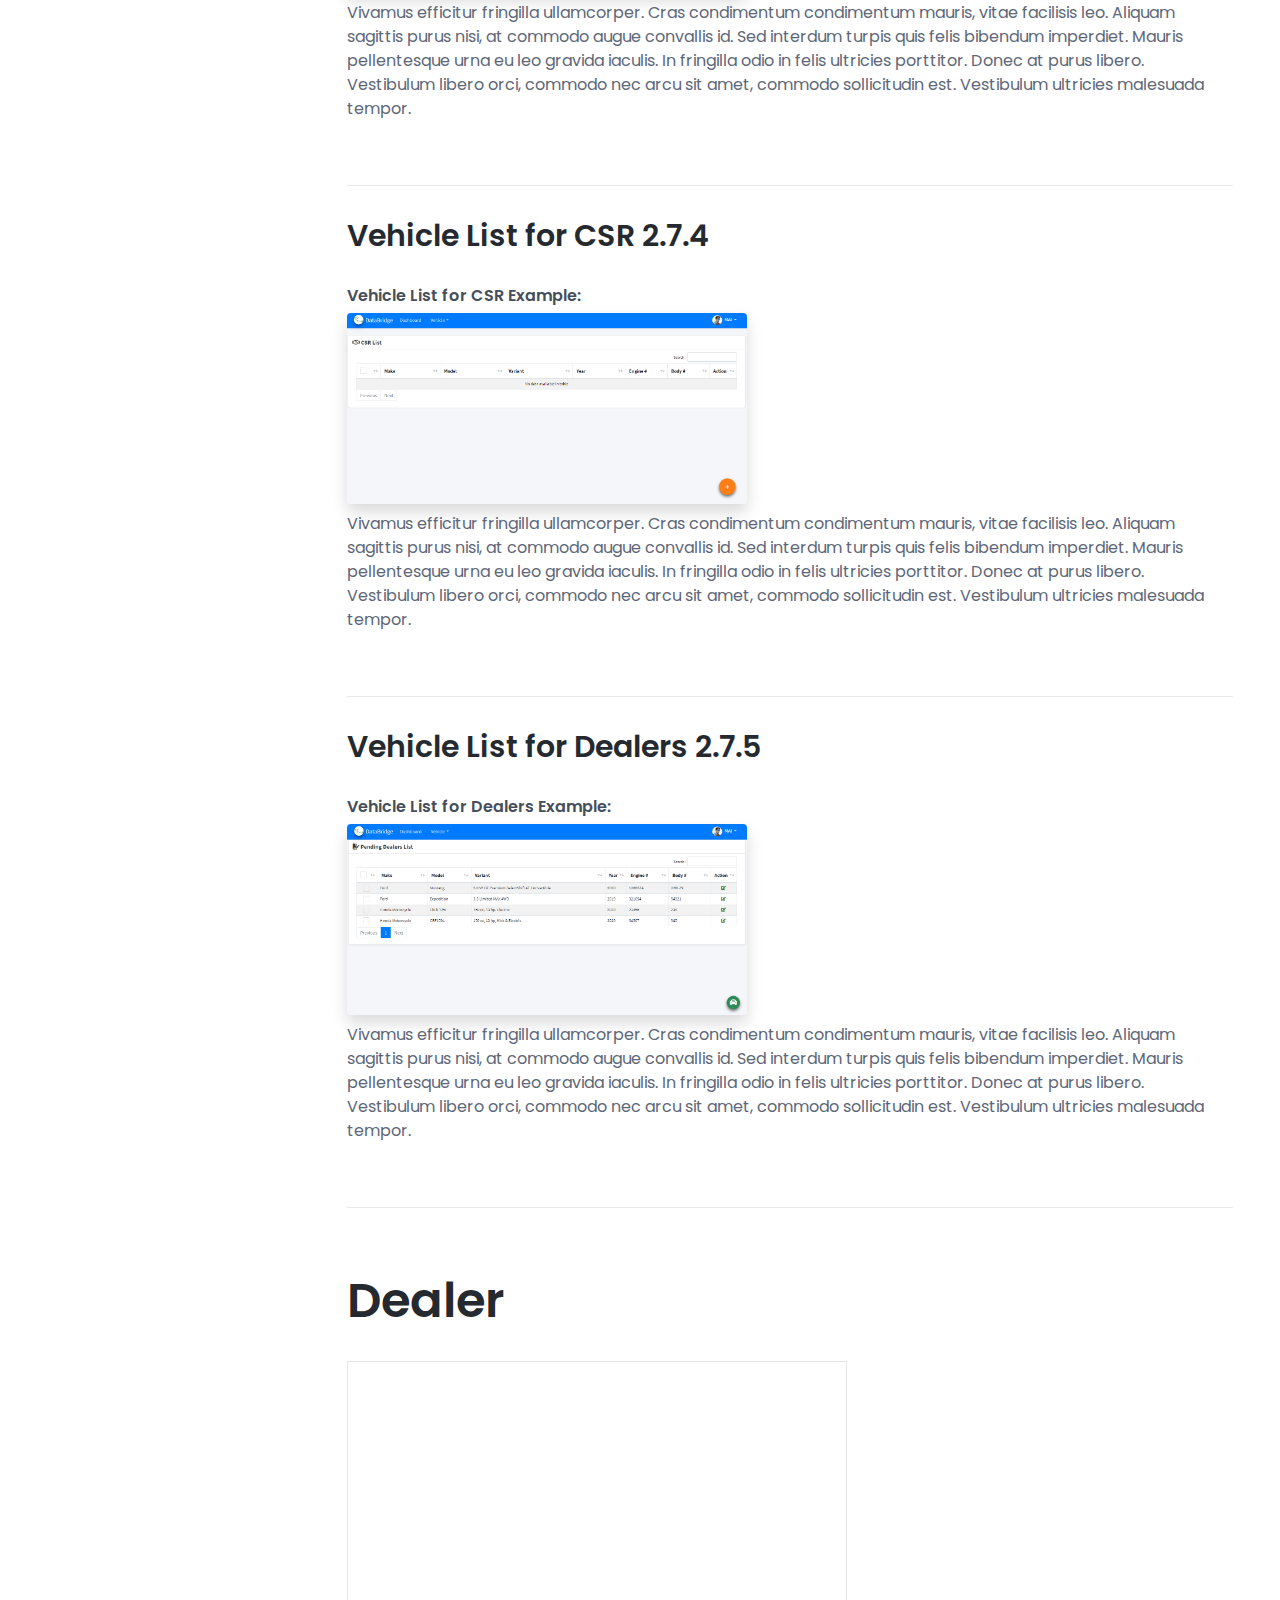
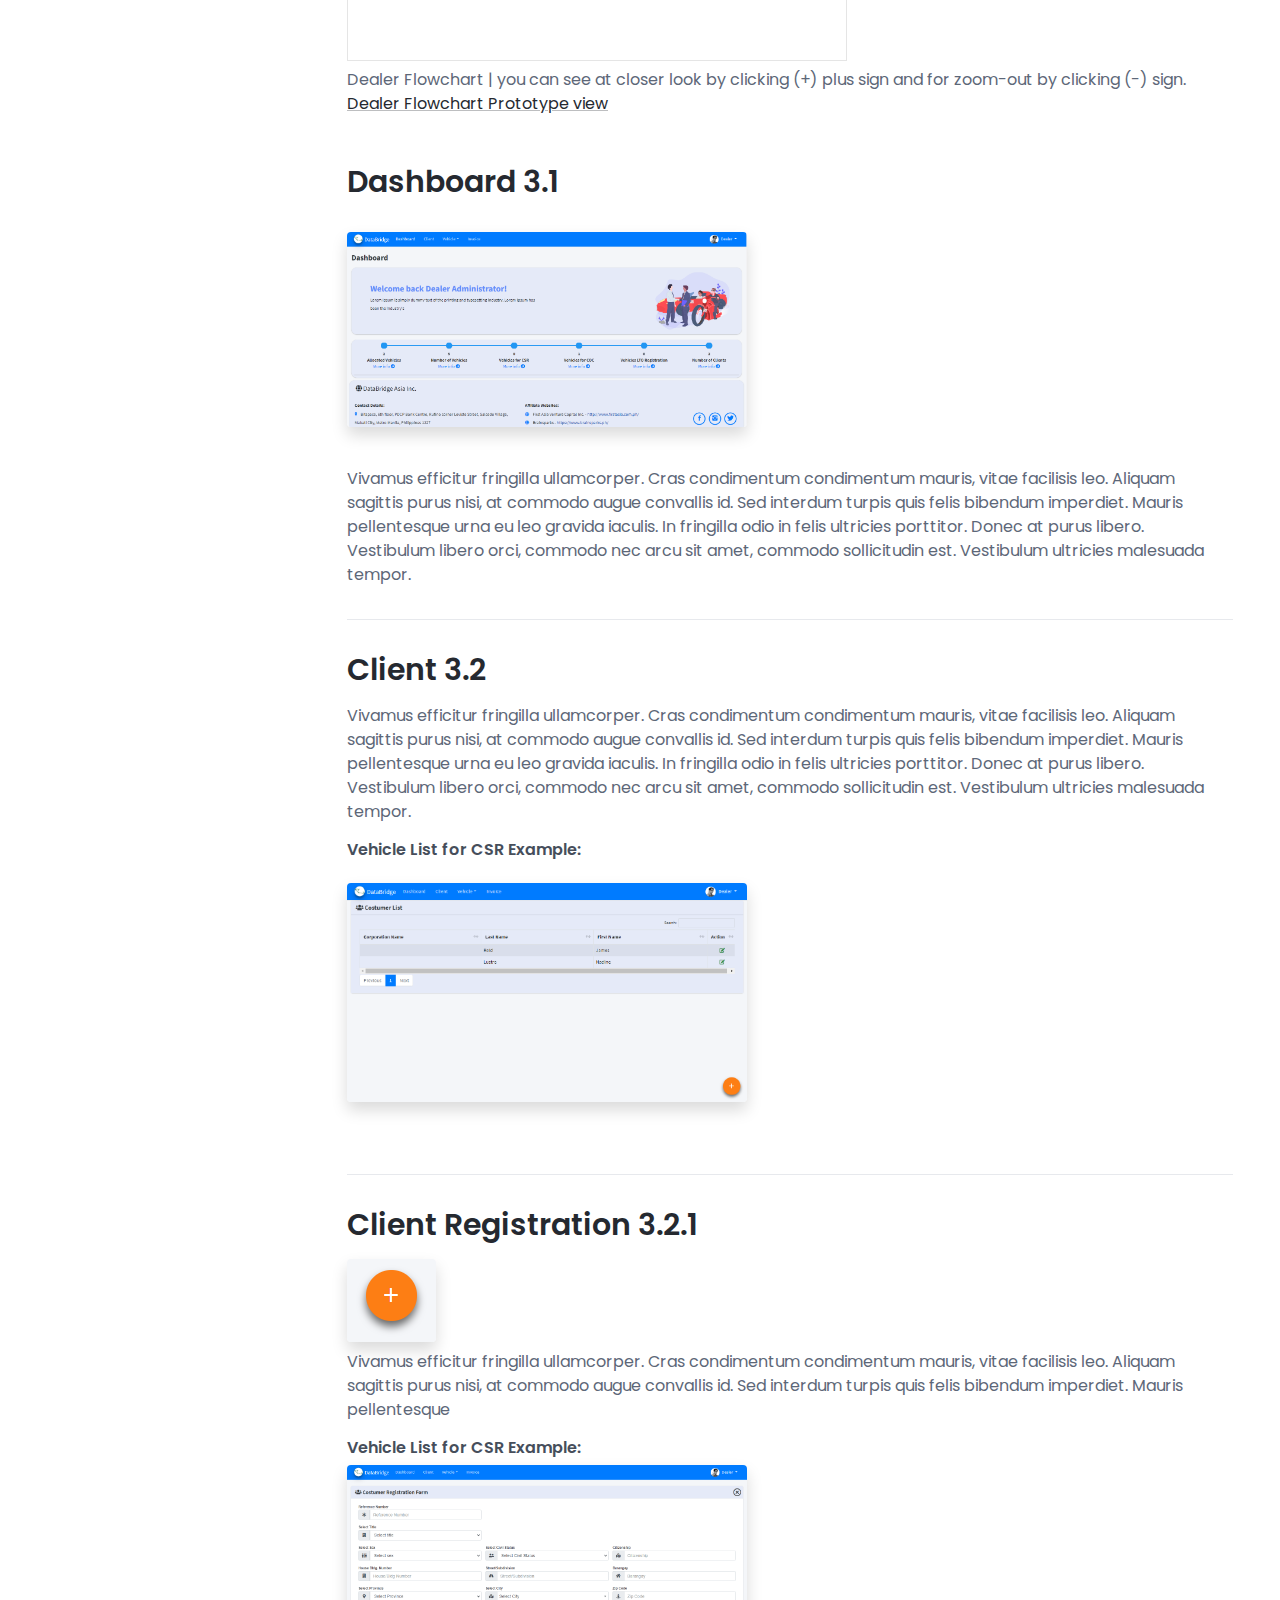
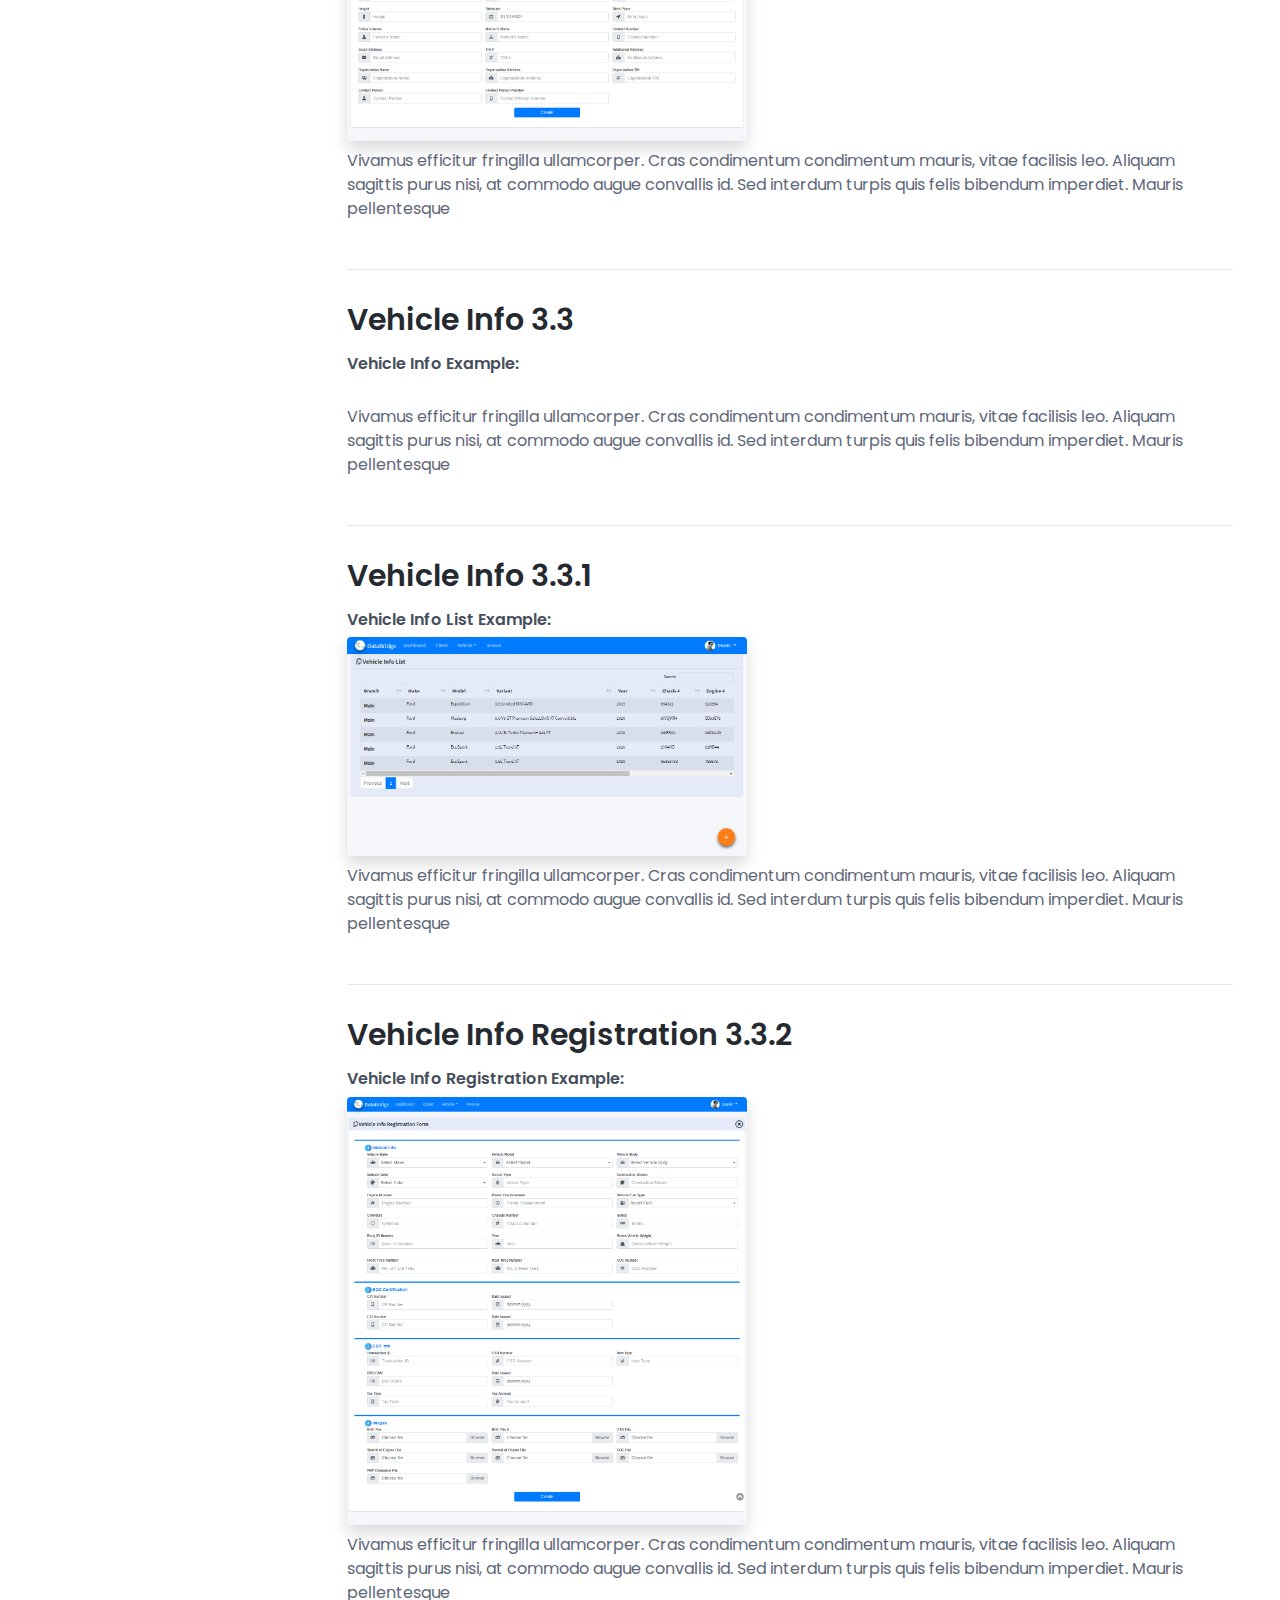
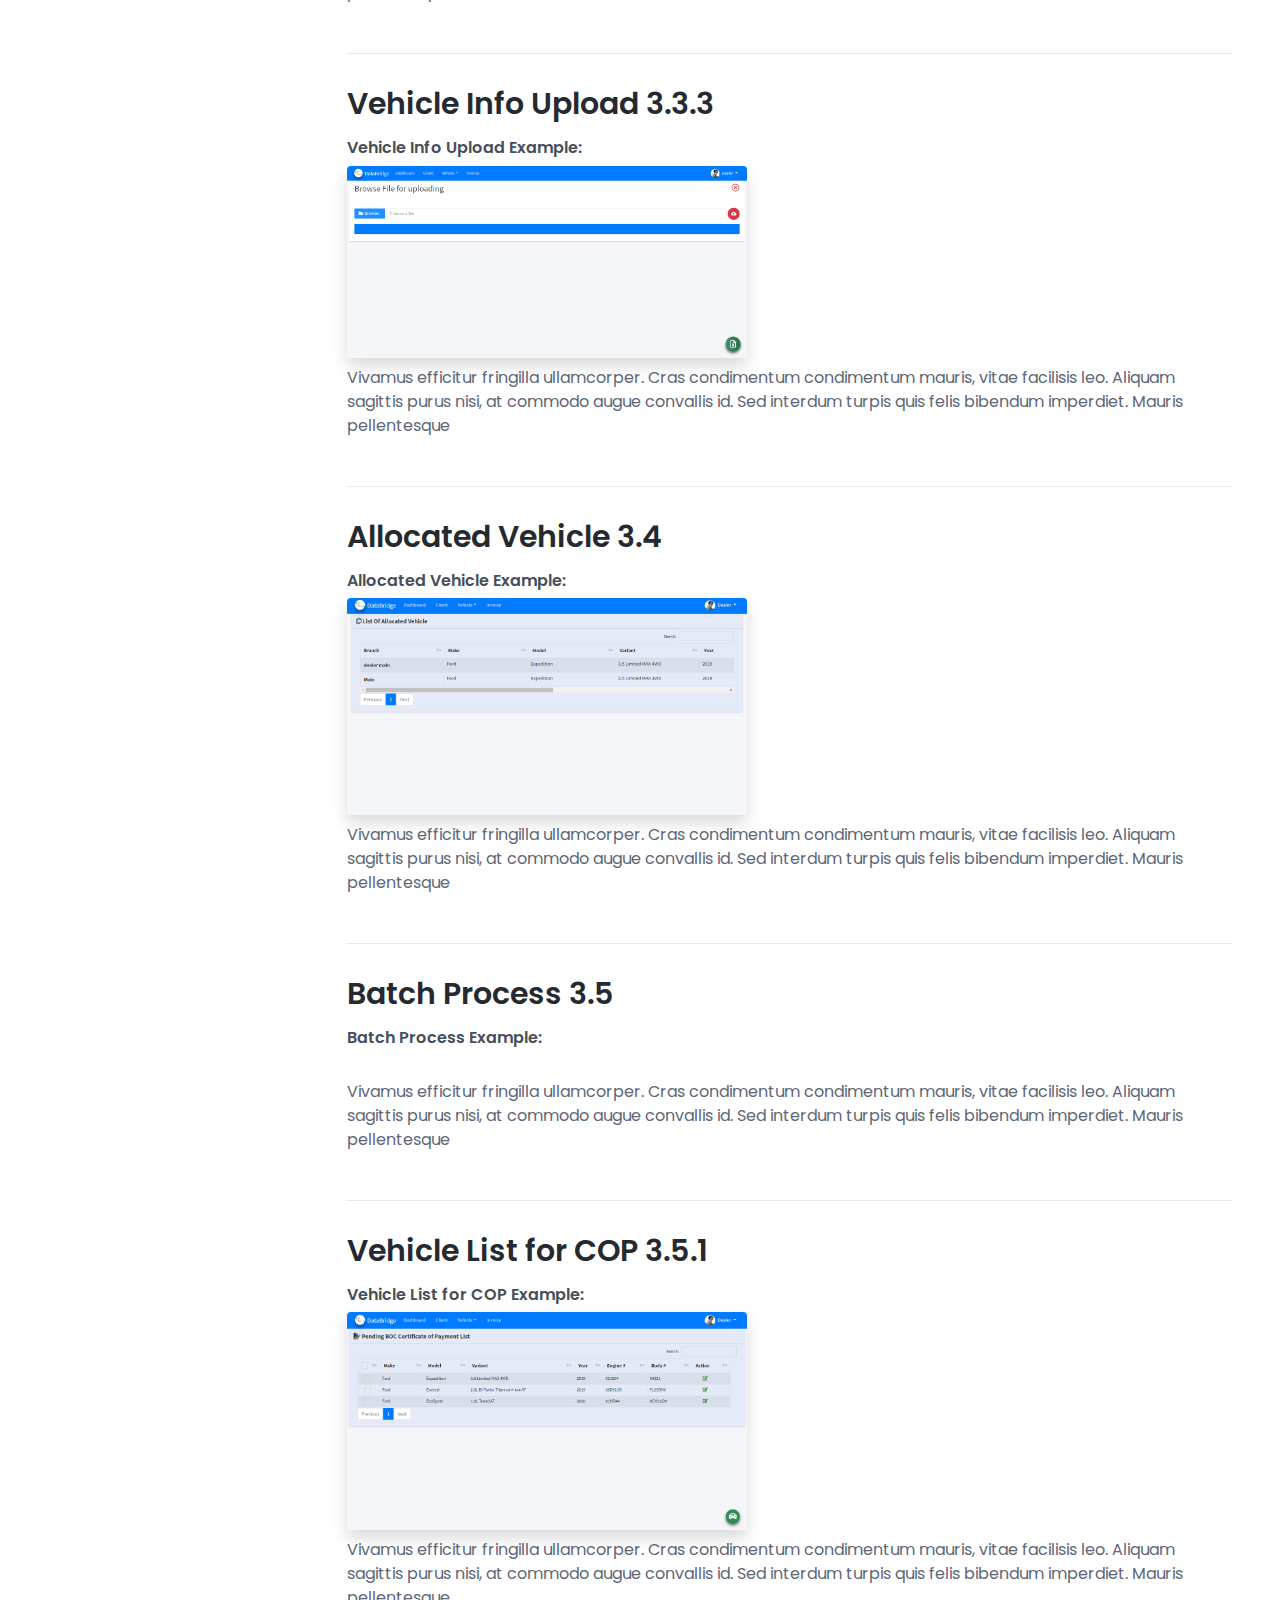
==== commit 7b2bea05: "Mai Documentations" ====
--- a/docs-page.html
+++ b/docs-page.html
@@ -219,7 +219,8 @@
                     <header class="docs-header">
                         <h1 class="docs-heading">MAI<small> | Manufacturer Assembler Importer</small></h1>
                         <section class="docs-intro">
-                            <iframe style="border: 1px solid rgba(0, 0, 0, 0.1);" width="500" height="300" src="https://www.figma.com/embed?embed_host=share&url=https%3A%2F%2Fwww.figma.com%2Ffile%2FIeClzyqsaCW1dJi6KLXaOi%2FFlowChart%3Fnode-id%3D51%253A486&chrome=DOCUMENTATION" allowfullscreen></iframe>
+                            <iframe style="border: 1px solid rgba(0, 0, 0, 0.1);" width="500" height="300" src="https://www.figma.com/embed?embed_host=share&url=https%3A%2F%2Fwww.figma.com%2Ffile%2FIeClzyqsaCW1dJi6KLXaOi%2FFlowChart%3Fnode-id%3D51%253A486&chrome=DOCUMENTATION" allowfullscreen
+                                loading="lazy"></iframe>
                             <p>MAI Flowchart | you can see at closer look by clicking (+) plus sign and for zoom-out by clicking (-) sign. <a class="theme-link" href="https://www.figma.com/proto/IeClzyqsaCW1dJi6KLXaOi/FlowChart?node-id=51%3A486&scaling=min-zoom"
                                     target="_blank">MAI Flowchart Prototype View</a></p>
                         </section>
@@ -228,8 +229,7 @@
                     <section class="docs-section" id="item-2-1">
                         <h2 class="section-heading">DashBoard 2.1</h2>
                         <a href="assets/images/features/MAI/mai_dashboard/maidashboard.png" data-title="MAI Dashboard" data-toggle="lightbox"><img class="figure-img img-fluid shadow rounded" src="assets/images/features/MAI/mai_dashboard/maidashboard.png" alt="" style="width: 400px;"></a>
-                        <p>Vivamus efficitur fringilla ullamcorper. Cras condimentum condimentum mauris, vitae facilisis leo. Aliquam sagittis purus nisi, at commodo augue convallis id. Sed interdum turpis quis felis bibendum imperdiet. Mauris pellentesque
-                            urna eu leo gravida iaculis.</p>
+                        <p>Mai Dashboard | view full screen by clicking image </p>
                     </section>
                     <!--//section-->
 
@@ -267,7 +267,7 @@
                         </figure>
                         <h5>Vehicle Info Registration Form Example</h5>
                         <a href="assets/images/features/MAI/vehicle_info/vehicle_registration.gif" data-title="Image Lightbox Example" data-toggle="lightbox"><img class="figure-img img-fluid shadow rounded" src="assets/images/features/MAI/vehicle_info/vehicle_registration.gif" alt="" style="width: 400px;"></a>
-                        <p><b>Vehicle</b> -> Vehicle Info. Create Vehicle click the orange button plus <b>+</b> sign to register our new Vehicle</p>
+                        <p>To submit your Vehicle Info Registration -> Click the Create Blue button to submit your new register Vehicle</p>
 
                     </section>
                     <!--//section-->
@@ -289,9 +289,7 @@
                     </section> -->
                     <section class="docs-section" id="item-2-2-3">
                         <h2 class="section-heading">Vehicle Info Upload 2.2.3</h2>
-                        <p>Vivamus efficitur fringilla ullamcorper. Cras condimentum condimentum mauris, vitae facilisis leo. Aliquam sagittis purus nisi, at commodo augue convallis id. Sed interdum turpis quis felis bibendum imperdiet. Mauris pellentesque
-                            urna eu leo gravida iaculis. In fringilla odio in felis ultricies porttitor. Donec at purus libero. Vestibulum libero orci, commodo nec arcu sit amet, commodo sollicitudin est. Vestibulum ultricies malesuada tempor.</p>
-                        <h5>Upload Multi Vehicle Example:</h5>
+
                         <figure class="figure docs-figure py-3">
                             <!-- <a href="https://unsplash.it/1200/768.jpg?image=250" data-toggle="lightbox" data-title="A random title" data-footer="A custom footer text">
                                 <img src="https://unsplash.it/600.jpg?image=250" class="img-fluid">
@@ -301,9 +299,12 @@
                             </a> -->
 
                             <!-- <a href="https://imgur.com/mzOty38"><img src="https://i.imgur.com/mzOty38.gif" title="source: imgur.com" /></a> -->
+                            <h5>Upload Multi Vehicle Example:</h5>
                             <a href="https://s7.gifyu.com/images/New_upload.gif" data-title="Upload Multi Vehicle" data-toggle="lightbox">
                                 <img class="figure-img img-fluid shadow rounded" src="https://s7.gifyu.com/images/New_upload.gif" style="width: 400px;">
                             </a>
+                            <p>you can Upload Multi Vehicles by download our excel template then input your Vehicles and click upload to cloud </p>
+
                             <!-- <a href="assets/images/features/MAI/vehicle_info/vehicle_registration.gif" data-title="Upload New Vehicle" data-toggle="lightbox"><img class="figure-img img-fluid shadow rounded" src="assets/images/features/MAI/vehicle_info/vehicle_registration.gif" alt="" style="width: 600px;"></a> -->
                             <!-- <a href="assets/images/features/appify-theme-projects-overview-lg.jpg" data-title="Image Lightbox Example" data-toggle="lightbox"><img class="figure-img img-fluid shadow rounded" src="assets/images/features/appify-add-members.gif" alt="" style="width: 600px;"></a> -->
 
@@ -312,110 +313,115 @@
                     <!--//section starting for trouble-->
                     <section class="docs-section" id="item-2-3">
                         <h2 class="section-heading">Allocated Vehicle 2.3</h2>
-                        <p>Vivamus efficitur fringilla ullamcorper. Cras condimentum condimentum mauris, vitae facilisis leo. Aliquam sagittis purus nisi, at commodo augue convallis id. Sed interdum turpis quis felis bibendum imperdiet. Mauris pellentesque
-                            urna eu leo gravida iaculis. In fringilla odio in felis ultricies porttitor. Donec at purus libero. Vestibulum libero orci, commodo nec arcu sit amet, commodo sollicitudin est. Vestibulum ultricies malesuada tempor.</p>
-                        <h5>Allocated Vehicle Example:</h5>
-                        <figure class="figure docs-figure py-3">
-
+
+                        <figure class="figure docs-figure py-3">
+                            <h5>Allocated Vehicle Example:</h5>
                             <a href="assets/images/features/MAI/allocated vehicle.png" data-title="Allocated Vehicle Example" data-toggle="lightbox">
                                 <img class="figure-img img-fluid shadow rounded" src="assets/images/features/MAI/allocated vehicle.png" style="width: 400px;">
                             </a>
-
-                        </figure>
+                            <p>Pending Allocate Vehicle List select all or select 1by1 then click the green circle button to Submit </p>
+
+                        </figure>
+
                     </section>
                     <!--//section-->
 
                     <section class="docs-section" id="item-2-4">
                         <h2 class="section-heading">Vehicle for Re-Allocate 2.4</h2>
-                        <p>Vivamus efficitur fringilla ullamcorper. Cras condimentum condimentum mauris, vitae facilisis leo. Aliquam sagittis purus nisi, at commodo augue convallis id. Sed interdum turpis quis felis bibendum imperdiet. Mauris pellentesque
-                            urna eu leo gravida iaculis. In fringilla odio in felis ultricies porttitor. Donec at purus libero. Vestibulum libero orci, commodo nec arcu sit amet, commodo sollicitudin est. Vestibulum ultricies malesuada tempor.</p>
-                        <h5>Vehicle for Re-Allocate:</h5>
-                        <figure class="figure docs-figure py-3">
-
+
+                        <figure class="figure docs-figure py-3">
+                            <h5>Vehicle for Re-Allocate:</h5>
                             <a href="assets/images/features/MAI/Vehicle_Re-Allocated.png" data-title="Allocated Vehicle Example" data-toggle="lightbox">
                                 <img class="figure-img img-fluid shadow rounded" src="assets/images/features/MAI/Vehicle_Re-Allocated.png" style="width: 400px;">
                             </a>
-
+                            <p>Vehicle Re-Allocate select all or select 1by1 then click the green circle button to Submit</p>
                         </figure>
                     </section>
                     <!--//section-->
                     <section class="docs-section" id="item-2-5">
                         <h2 class="section-heading">Vehicle for Pull Out 2.5</h2>
-                        <p>Vivamus efficitur fringilla ullamcorper. Cras condimentum condimentum mauris, vitae facilisis leo. Aliquam sagittis purus nisi, at commodo augue convallis id. Sed interdum turpis quis felis bibendum imperdiet. Mauris pellentesque
-                            urna eu leo gravida iaculis. In fringilla odio in felis ultricies porttitor. Donec at purus libero. Vestibulum libero orci, commodo nec arcu sit amet, commodo sollicitudin est. Vestibulum ultricies malesuada tempor.</p>
-                        <h5>Vehicle List for Pull Out Example:</h5>
-                        <figure class="figure docs-figure py-3">
+
+                        <figure class="figure docs-figure py-3">
+                            <h5>Vehicle List for Pull Out Example:</h5>
                             <a href="assets/images/features/MAI/vehicle_List_for_pull_out.png" data-title="Image Lightbox Example" data-toggle="lightbox"><img class="figure-img img-fluid shadow rounded" src="assets/images/features/MAI/vehicle_List_for_pull_out.png" alt="" style="width: 400px;"></a>
+                            <p>Vehicle List for Pull Out select all or select 1by1 then click the orange circle button to Submit</p>
                         </figure>
                     </section>
                     <!--//section-->
                     <section class="docs-section" id="item-2-6">
                         <h2 class="section-heading">Batch Master 2.6</h2>
                         <a href="assets/images/features/MAI/vehicle_info/vehicle.gif" data-title="Image Lightbox Example" data-toggle="lightbox"><img class="figure-img img-fluid shadow rounded" src="assets/images/features/MAI/vehicle_info/vehicle.gif" alt="" style="width: 400px;"></a>
-                        <p><b>Vehicle</b> -> Vehilce Info | Allocated Vehicle | Vehicle List for Re-Allocate | Vehicle List for Pull Out | Batch Master | <b>Batch Process</b> -> Vehicle List for COP | Vehicle List for SOE | Vehicle List for SOC | Veichle
-                            List for CSR | Vehicle List for Dealers</p>
+                        <!-- <p><b>Vehicle</b> -> Vehilce Info | Allocated Vehicle | Vehicle List for Re-Allocate | Vehicle List for Pull Out | Batch Master | <b>Batch Process</b> -> Vehicle List for COP | Vehicle List for SOE | Vehicle List for SOC | Veichle
+                            List for CSR | Vehicle List for Dealers</p> -->
 
                     </section>
                     <!--//section-->
                     <section class="docs-section" id="item-2-7">
                         <h2 class="section-heading">Batch Process 2.7</h2>
-                        <p>Vivamus efficitur fringilla ullamcorper. Cras condimentum condimentum mauris, vitae facilisis leo. Aliquam sagittis purus nisi, at commodo augue convallis id. Sed interdum turpis quis felis bibendum imperdiet. Mauris pellentesque
-                            urna eu leo gravida iaculis. In fringilla odio in felis ultricies porttitor. Donec at purus libero. Vestibulum libero orci, commodo nec arcu sit amet, commodo sollicitudin est. Vestibulum ultricies malesuada tempor.</p>
-                        <h5>Vehicle List for Pull Out Example:</h5>
-                        <figure class="figure docs-figure py-3">
+                        <figure class="figure docs-figure py-3">
+                            <h5>Pending BOC Certeficate of Payment List Example:</h5>
                             <a href="assets/images/features/MAI/vehicle_List_for_pull_out.png" data-title="Image Lightbox Example" data-toggle="lightbox"><img class="figure-img img-fluid shadow rounded" src="assets/images/features/MAI/vehicle_List_for_pull_out.png" alt="" style="width: 400px;"></a>
+                            <p><b>Batch Process</b> -> Vehicle List for COP | Vehicle List for SOE | Vehicle List for SOC | Vehicle List for CSR | Vehicle List for Dealers |
+                            </p>
                         </figure>
                     </section>
                     <!--//section-->
 
                     <section class="docs-section" id="item-2-7-1">
                         <h2 class="section-heading">Vehicle List for COP 2.7.1</h2>
-                        <p>Vivamus efficitur fringilla ullamcorper. Cras condimentum condimentum mauris, vitae facilisis leo. Aliquam sagittis purus nisi, at commodo augue convallis id. Sed interdum turpis quis felis bibendum imperdiet. Mauris pellentesque
-                            urna eu leo gravida iaculis. In fringilla odio in felis ultricies porttitor. Donec at purus libero. Vestibulum libero orci, commodo nec arcu sit amet, commodo sollicitudin est. Vestibulum ultricies malesuada tempor.</p>
-                        <h5>Vehicle List for COP Example:</h5>
-                        <figure class="figure docs-figure py-3">
+
+                        <figure class="figure docs-figure py-3">
+                            <h5>Vehicle List for COP Example:</h5>
                             <a href="assets/images/features/MAI/Batch_Process/Vehicle List for COP.png" data-title="Vehicle List for COP" data-toggle="lightbox"><img class="figure-img img-fluid shadow rounded" src="assets/images/features/MAI/Batch_Process/Vehicle List for COP.png" alt="" style="width: 400px;"></a>
+                            <p>Vivamus efficitur fringilla ullamcorper. Cras condimentum condimentum mauris, vitae facilisis leo. Aliquam sagittis purus nisi, at commodo augue convallis id. Sed interdum turpis quis felis bibendum imperdiet. Mauris pellentesque
+                                urna eu leo gravida iaculis. In fringilla odio in felis ultricies porttitor. Donec at purus libero. Vestibulum libero orci, commodo nec arcu sit amet, commodo sollicitudin est. Vestibulum ultricies malesuada tempor.</p>
                         </figure>
                     </section>
                     <!--//section-->
                     <section class="docs-section" id="item-2-7-2">
                         <h2 class="section-heading">Vehicle List for SOE 2.7.2</h2>
-                        <p>Vivamus efficitur fringilla ullamcorper. Cras condimentum condimentum mauris, vitae facilisis leo. Aliquam sagittis purus nisi, at commodo augue convallis id. Sed interdum turpis quis felis bibendum imperdiet. Mauris pellentesque
-                            urna eu leo gravida iaculis. In fringilla odio in felis ultricies porttitor. Donec at purus libero. Vestibulum libero orci, commodo nec arcu sit amet, commodo sollicitudin est. Vestibulum ultricies malesuada tempor.</p>
-                        <h5>Vehicle List for SOE Example:</h5>
-                        <figure class="figure docs-figure py-3">
+
+                        <figure class="figure docs-figure py-3">
+                            <h5>Vehicle List for SOE Example:</h5>
                             <a href="assets/images/features/MAI/Batch_Process/Vehicle List for SOE.png" data-title="Vehicle List for SOE" data-toggle="lightbox"><img class="figure-img img-fluid shadow rounded" src="assets/images/features/MAI/Batch_Process/Vehicle List for SOE.png" alt="" style="width: 400px;"></a>
+                            <p>Vivamus efficitur fringilla ullamcorper. Cras condimentum condimentum mauris, vitae facilisis leo. Aliquam sagittis purus nisi, at commodo augue convallis id. Sed interdum turpis quis felis bibendum imperdiet. Mauris pellentesque
+                                urna eu leo gravida iaculis. In fringilla odio in felis ultricies porttitor. Donec at purus libero. Vestibulum libero orci, commodo nec arcu sit amet, commodo sollicitudin est. Vestibulum ultricies malesuada tempor.</p>
                         </figure>
                     </section>
                     <!--//section-->
                     <section class="docs-section" id="item-2-7-3">
                         <h2 class="section-heading">Vehicle List for SOC 2.7.3</h2>
-                        <p>Vivamus efficitur fringilla ullamcorper. Cras condimentum condimentum mauris, vitae facilisis leo. Aliquam sagittis purus nisi, at commodo augue convallis id. Sed interdum turpis quis felis bibendum imperdiet. Mauris pellentesque
-                            urna eu leo gravida iaculis. In fringilla odio in felis ultricies porttitor. Donec at purus libero. Vestibulum libero orci, commodo nec arcu sit amet, commodo sollicitudin est. Vestibulum ultricies malesuada tempor.</p>
-                        <h5>Vehicle List for SOC Example:</h5>
-                        <figure class="figure docs-figure py-3">
+
+                        <figure class="figure docs-figure py-3">
+                            <h5>Vehicle List for SOC Example:</h5>
                             <a href="assets/images/features/MAI/Batch_Process/Vehicle List for SOC.png" data-title="Vehicle List for SOC" data-toggle="lightbox"><img class="figure-img img-fluid shadow rounded" src="assets/images/features/MAI/Batch_Process/Vehicle List for SOC.png" alt="" style="width: 400px;"></a>
+                            <p>Vivamus efficitur fringilla ullamcorper. Cras condimentum condimentum mauris, vitae facilisis leo. Aliquam sagittis purus nisi, at commodo augue convallis id. Sed interdum turpis quis felis bibendum imperdiet. Mauris pellentesque
+                                urna eu leo gravida iaculis. In fringilla odio in felis ultricies porttitor. Donec at purus libero. Vestibulum libero orci, commodo nec arcu sit amet, commodo sollicitudin est. Vestibulum ultricies malesuada tempor.</p>
                         </figure>
                     </section>
                     <!--//section-->
                     <section class="docs-section" id="item-2-7-4">
                         <h2 class="section-heading">Vehicle List for CSR 2.7.4</h2>
-                        <p>Vivamus efficitur fringilla ullamcorper. Cras condimentum condimentum mauris, vitae facilisis leo. Aliquam sagittis purus nisi, at commodo augue convallis id. Sed interdum turpis quis felis bibendum imperdiet. Mauris pellentesque
-                            urna eu leo gravida iaculis. In fringilla odio in felis ultricies porttitor. Donec at purus libero. Vestibulum libero orci, commodo nec arcu sit amet, commodo sollicitudin est. Vestibulum ultricies malesuada tempor.</p>
-                        <h5>Vehicle List for CSR Example:</h5>
-                        <figure class="figure docs-figure py-3">
+
+                        <figure class="figure docs-figure py-3">
+                            <h5>Vehicle List for CSR Example:</h5>
                             <a href="assets/images/features/MAI/Batch_Process/Vehicle List for CSR.png" data-title="Vehicle List for CSR" data-toggle="lightbox"><img class="figure-img img-fluid shadow rounded" src="assets/images/features/MAI/Batch_Process/Vehicle List for CSR.png" alt="" style="width: 400px;"></a>
+                            <p>Vivamus efficitur fringilla ullamcorper. Cras condimentum condimentum mauris, vitae facilisis leo. Aliquam sagittis purus nisi, at commodo augue convallis id. Sed interdum turpis quis felis bibendum imperdiet. Mauris pellentesque
+                                urna eu leo gravida iaculis. In fringilla odio in felis ultricies porttitor. Donec at purus libero. Vestibulum libero orci, commodo nec arcu sit amet, commodo sollicitudin est. Vestibulum ultricies malesuada tempor.</p>
+
                         </figure>
                     </section>
                     <!--//section-->
 
                     <section class="docs-section" id="item-2-7-5">
                         <h2 class="section-heading">Vehicle List for Dealers 2.7.5</h2>
-                        <p>Vivamus efficitur fringilla ullamcorper. Cras condimentum condimentum mauris, vitae facilisis leo. Aliquam sagittis purus nisi, at commodo augue convallis id. Sed interdum turpis quis felis bibendum imperdiet. Mauris pellentesque
-                            urna eu leo gravida iaculis. In fringilla odio in felis ultricies porttitor. Donec at purus libero. Vestibulum libero orci, commodo nec arcu sit amet, commodo sollicitudin est. Vestibulum ultricies malesuada tempor.</p>
-                        <h5>Vehicle List for Dealers Example:</h5>
-                        <figure class="figure docs-figure py-3">
+
+                        <figure class="figure docs-figure py-3">
+                            <h5>Vehicle List for Dealers Example:</h5>
                             <a href="assets/images/features/MAI/Batch_Process/Vehicle List for Dealers.png" data-title="Vehicle List for Dealers" data-toggle="lightbox"><img class="figure-img img-fluid shadow rounded" src="assets/images/features/MAI/Batch_Process/Vehicle List for Dealers.png" alt="" style="width: 400px;"></a>
+                            <p>Vivamus efficitur fringilla ullamcorper. Cras condimentum condimentum mauris, vitae facilisis leo. Aliquam sagittis purus nisi, at commodo augue convallis id. Sed interdum turpis quis felis bibendum imperdiet. Mauris pellentesque
+                                urna eu leo gravida iaculis. In fringilla odio in felis ultricies porttitor. Donec at purus libero. Vestibulum libero orci, commodo nec arcu sit amet, commodo sollicitudin est. Vestibulum ultricies malesuada tempor.</p>
+
                         </figure>
                     </section>
                     <!--//section-->
@@ -426,7 +432,8 @@
                     <header class="docs-header">
                         <h1 class="docs-heading">Dealer</h1>
                         <section class="docs-intro">
-                            <iframe style="border: 1px solid rgba(0, 0, 0, 0.1);" width="500" height="300" src="https://www.figma.com/embed?embed_host=share&url=https%3A%2F%2Fwww.figma.com%2Ffile%2FIeClzyqsaCW1dJi6KLXaOi%2FFlowChart%3Fnode-id%3D4%253A178&chrome=DOCUMENTATION" allowfullscreen></iframe>
+                            <iframe style="border: 1px solid rgba(0, 0, 0, 0.1);" width="500" height="300" src="https://www.figma.com/embed?embed_host=share&url=https%3A%2F%2Fwww.figma.com%2Ffile%2FIeClzyqsaCW1dJi6KLXaOi%2FFlowChart%3Fnode-id%3D4%253A178&chrome=DOCUMENTATION" allowfullscreen
+                                loading="lazy"></iframe>
                             <p>Dealer Flowchart | you can see at closer look by clicking (+) plus sign and for zoom-out by clicking (-) sign. <a class="theme-link" href="https://www.figma.com/proto/IeClzyqsaCW1dJi6KLXaOi/FlowChart?node-id=4%3A178&scaling=min-zoom"
                                     target="_blank">Dealer Flowchart Prototype view</a></p>
                         </section>
@@ -697,7 +704,9 @@
     <script src="assets/plugins/jquery.scrollTo.min.js"></script>
     <script src="https://cdnjs.cloudflare.com/ajax/libs/ekko-lightbox/5.3.0/ekko-lightbox.min.js"></script>
     <script src="assets/js/docs.min.js"></script>
+
     <script>
+        // SEARCH
         // Get input element
         let filterInput = document.getElementById('searchformbyid');
         // Add event listener
@@ -724,8 +733,22 @@
             }
 
         }
+        // Loading Lazy not work for now
+        if ('loading' in HTMLImageElement.prototype) {
+            const images = document.querySelectorAll('img[loading="lazy"]');
+            images.forEach(img => {
+                img.src = img.dataset.src;
+            });
+        } else {
+            // Dynamically import the LazySizes library
+            const script = document.createElement('script');
+            script.src =
+                'https://cdnjs.cloudflare.com/ajax/libs/lazysizes/5.1.2/lazysizes.min.js';
+            document.body.appendChild(script);
+        }
     </script>
 
+
 </body>
 
 </html>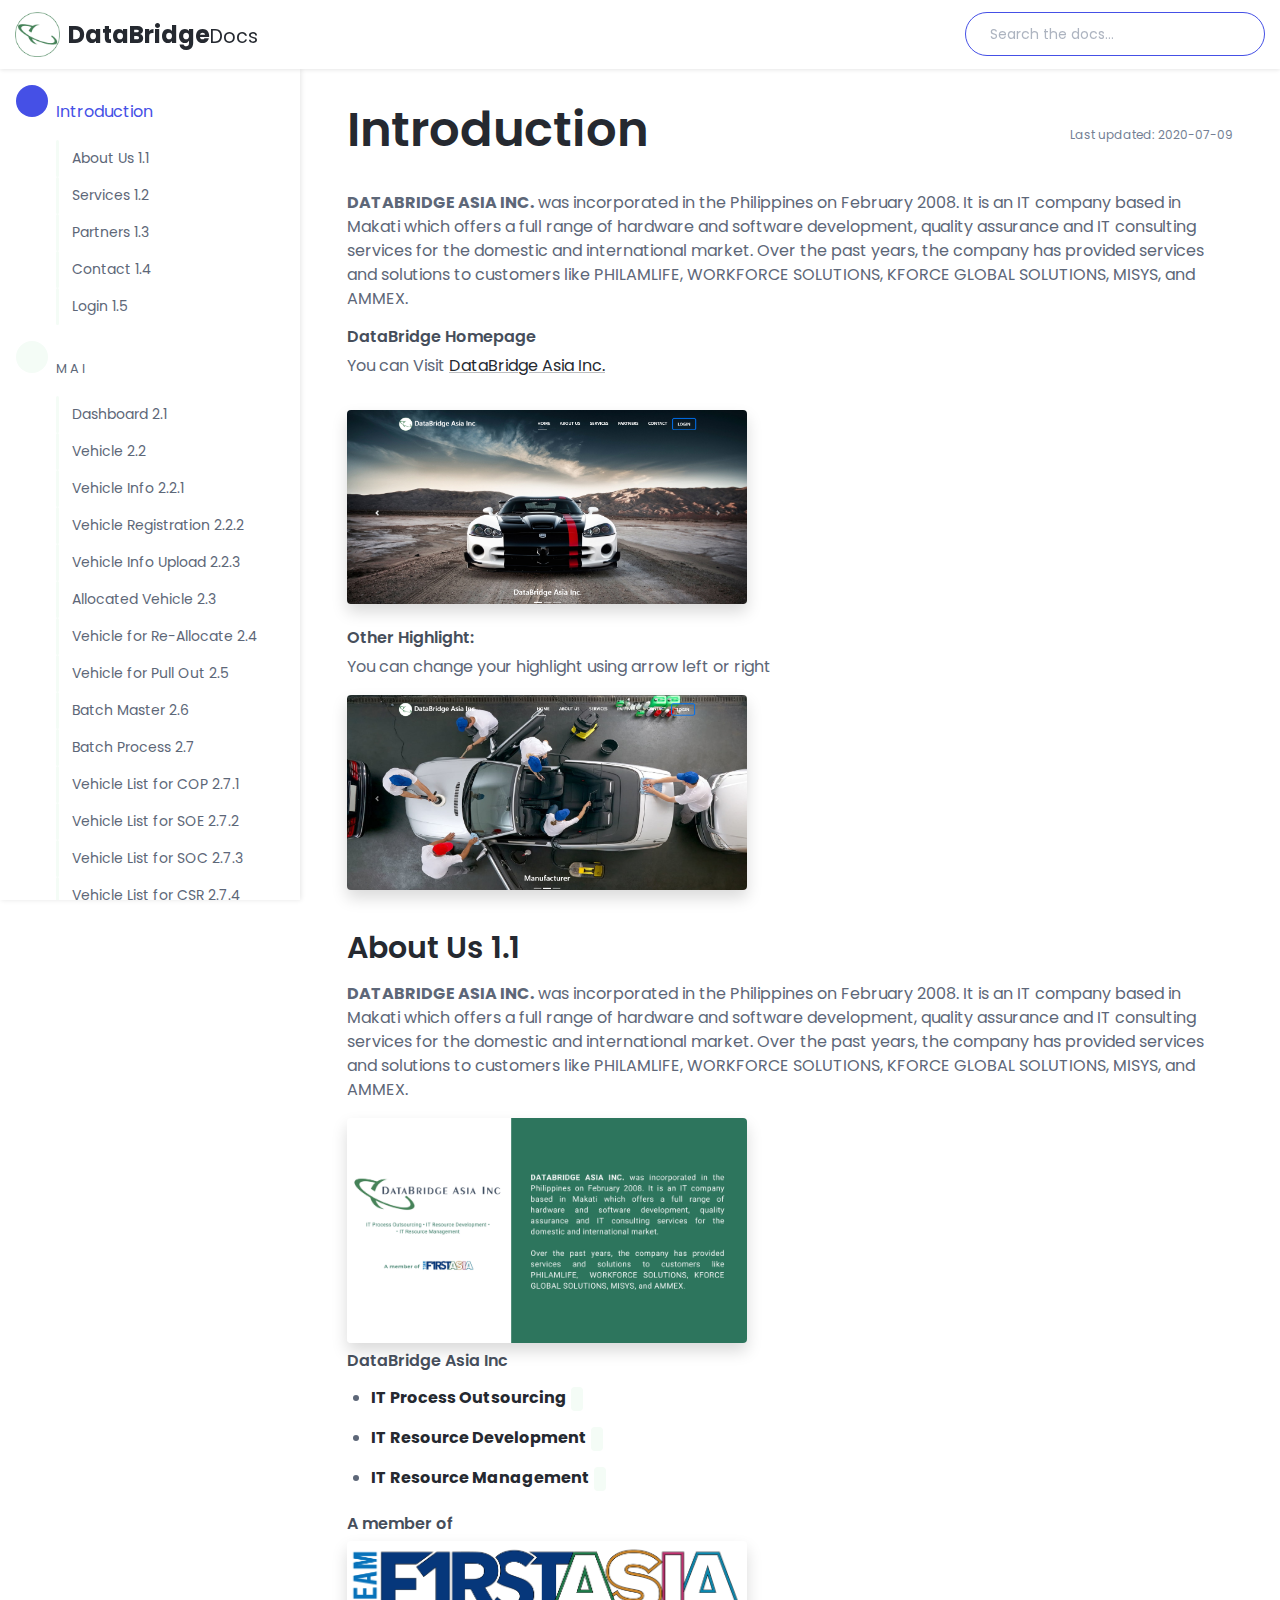
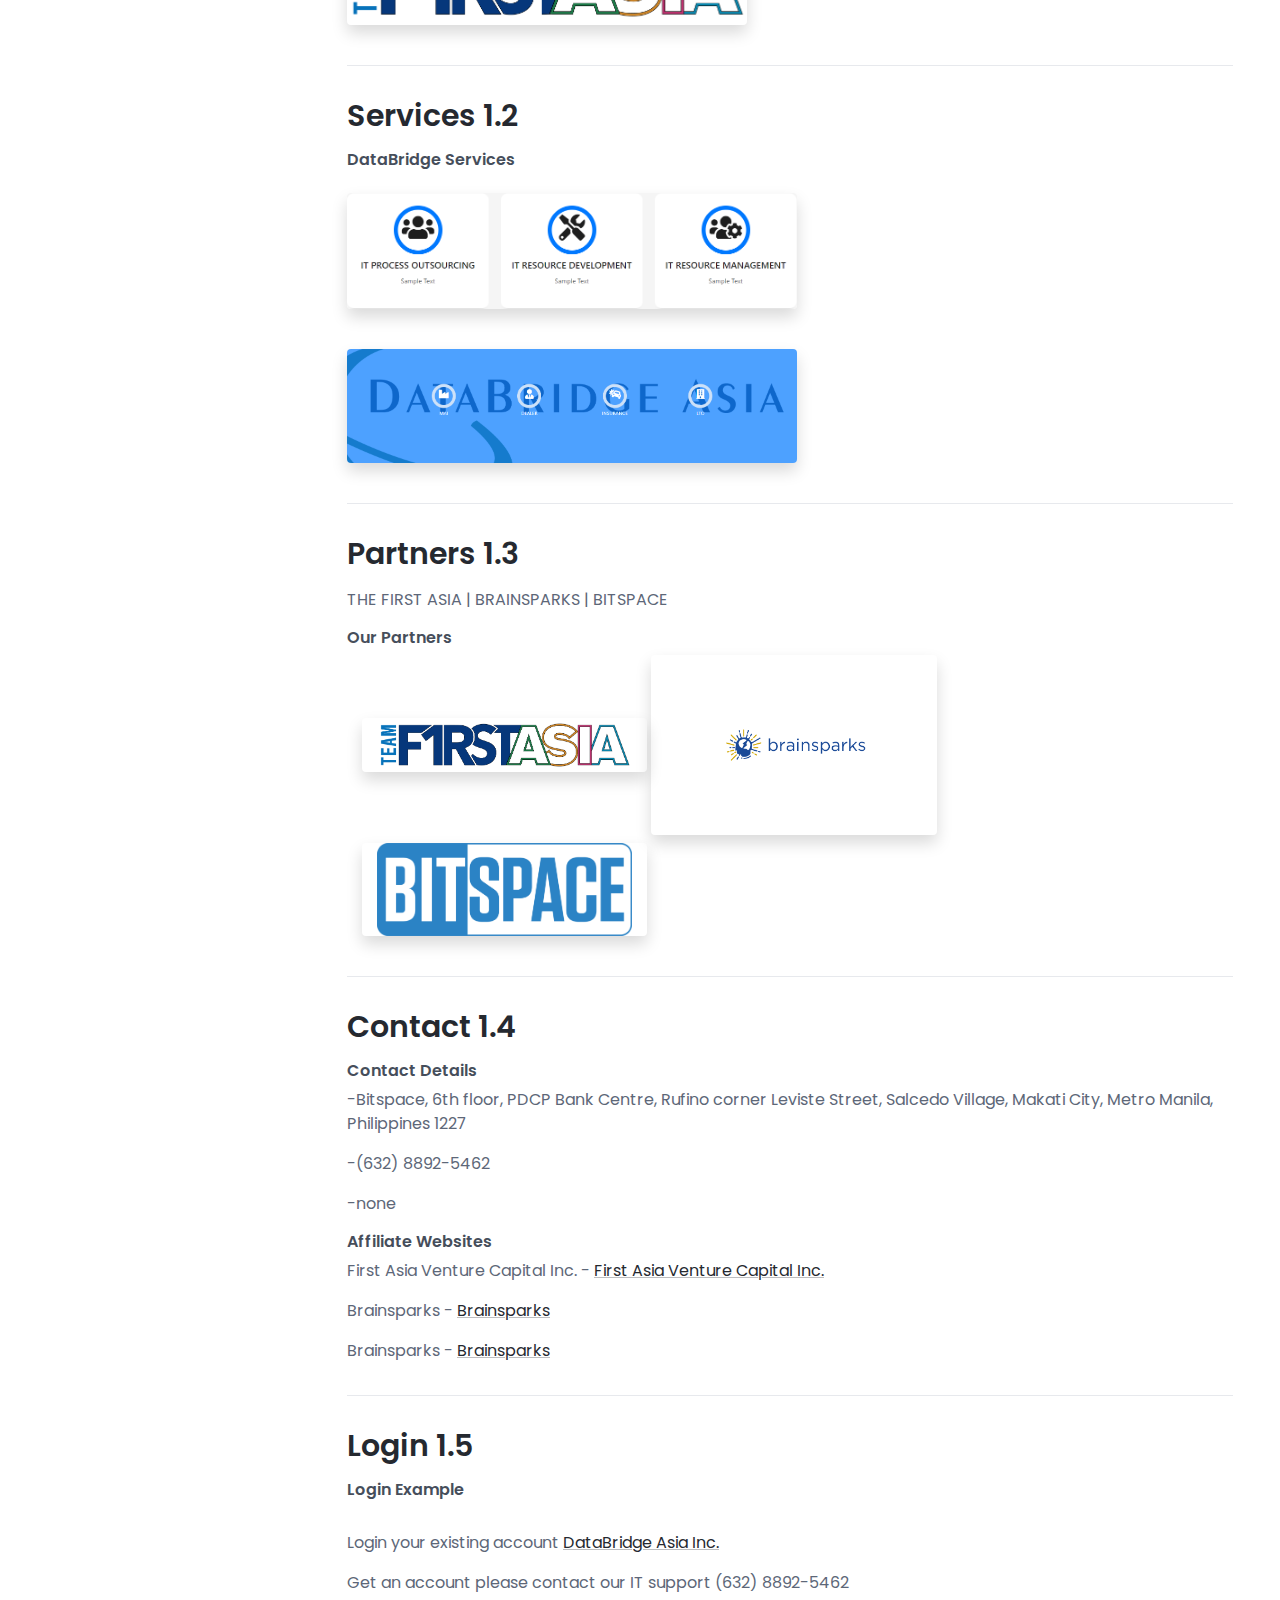
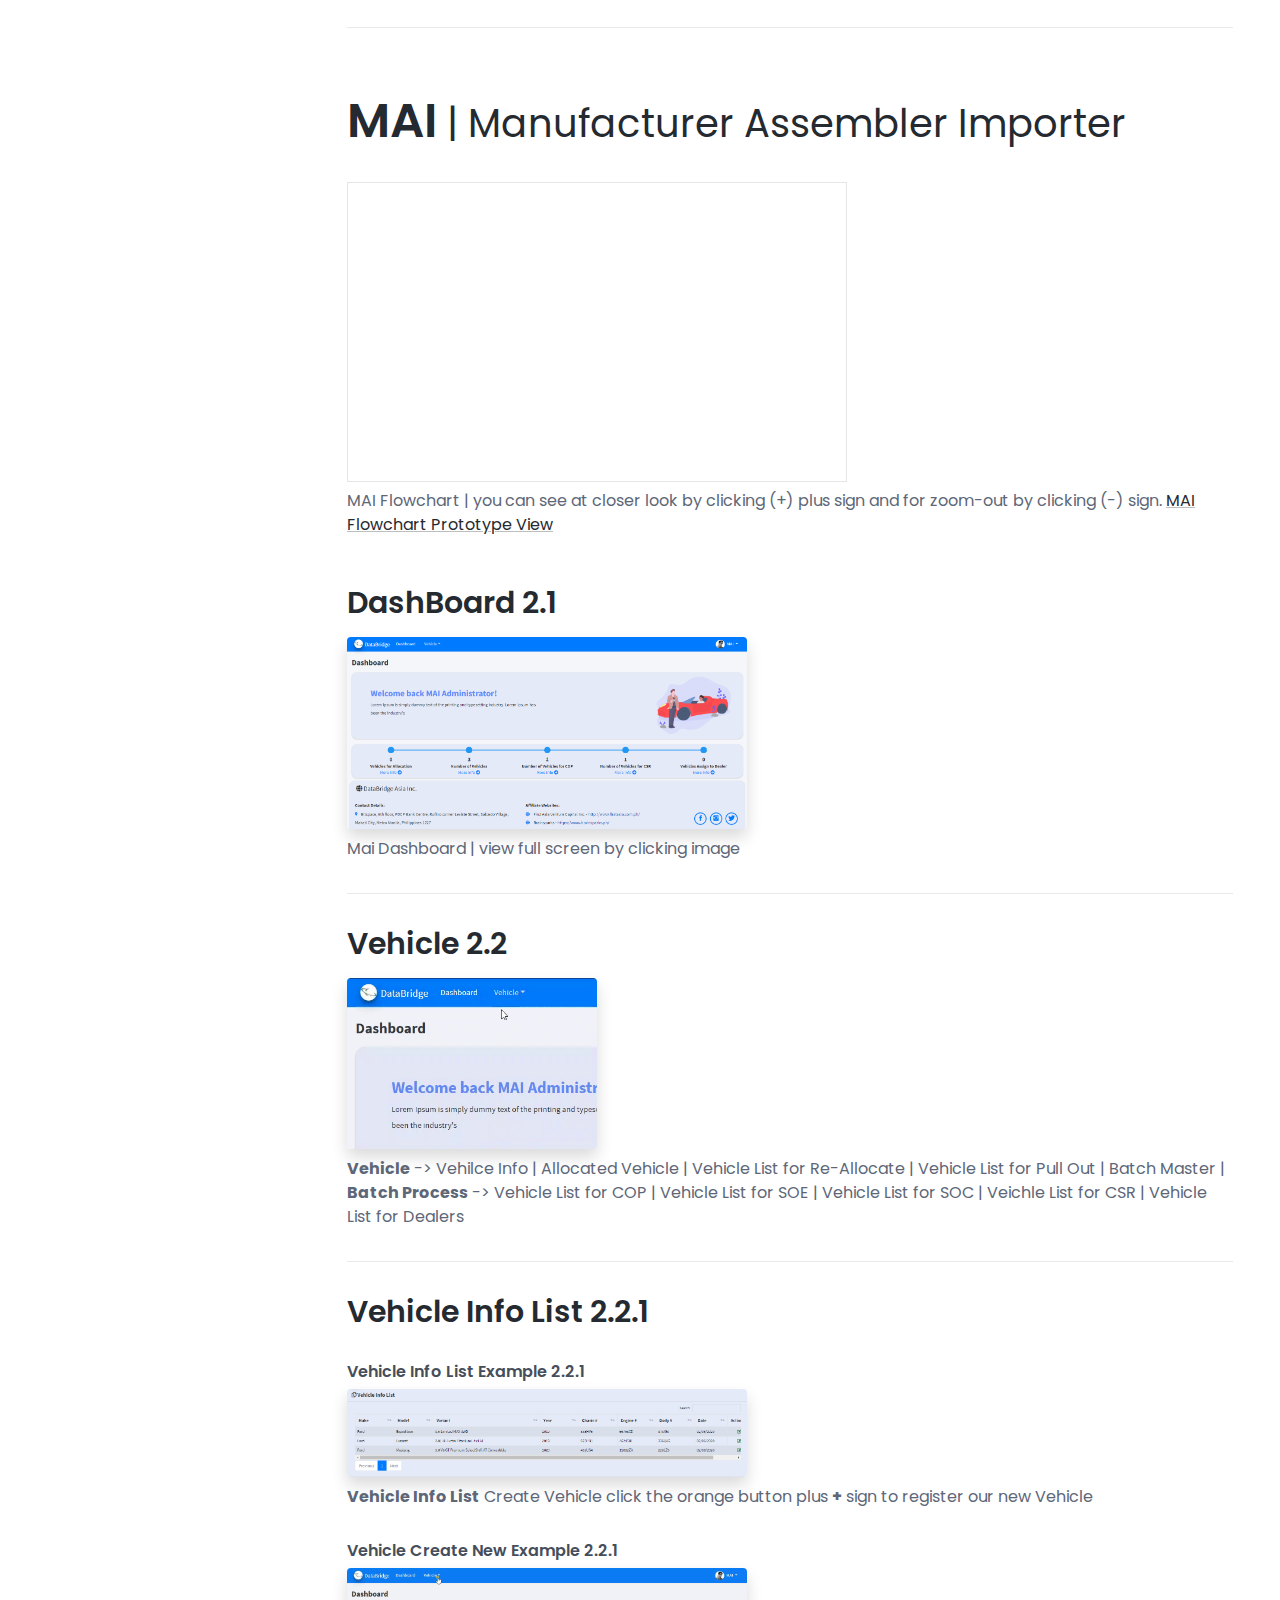
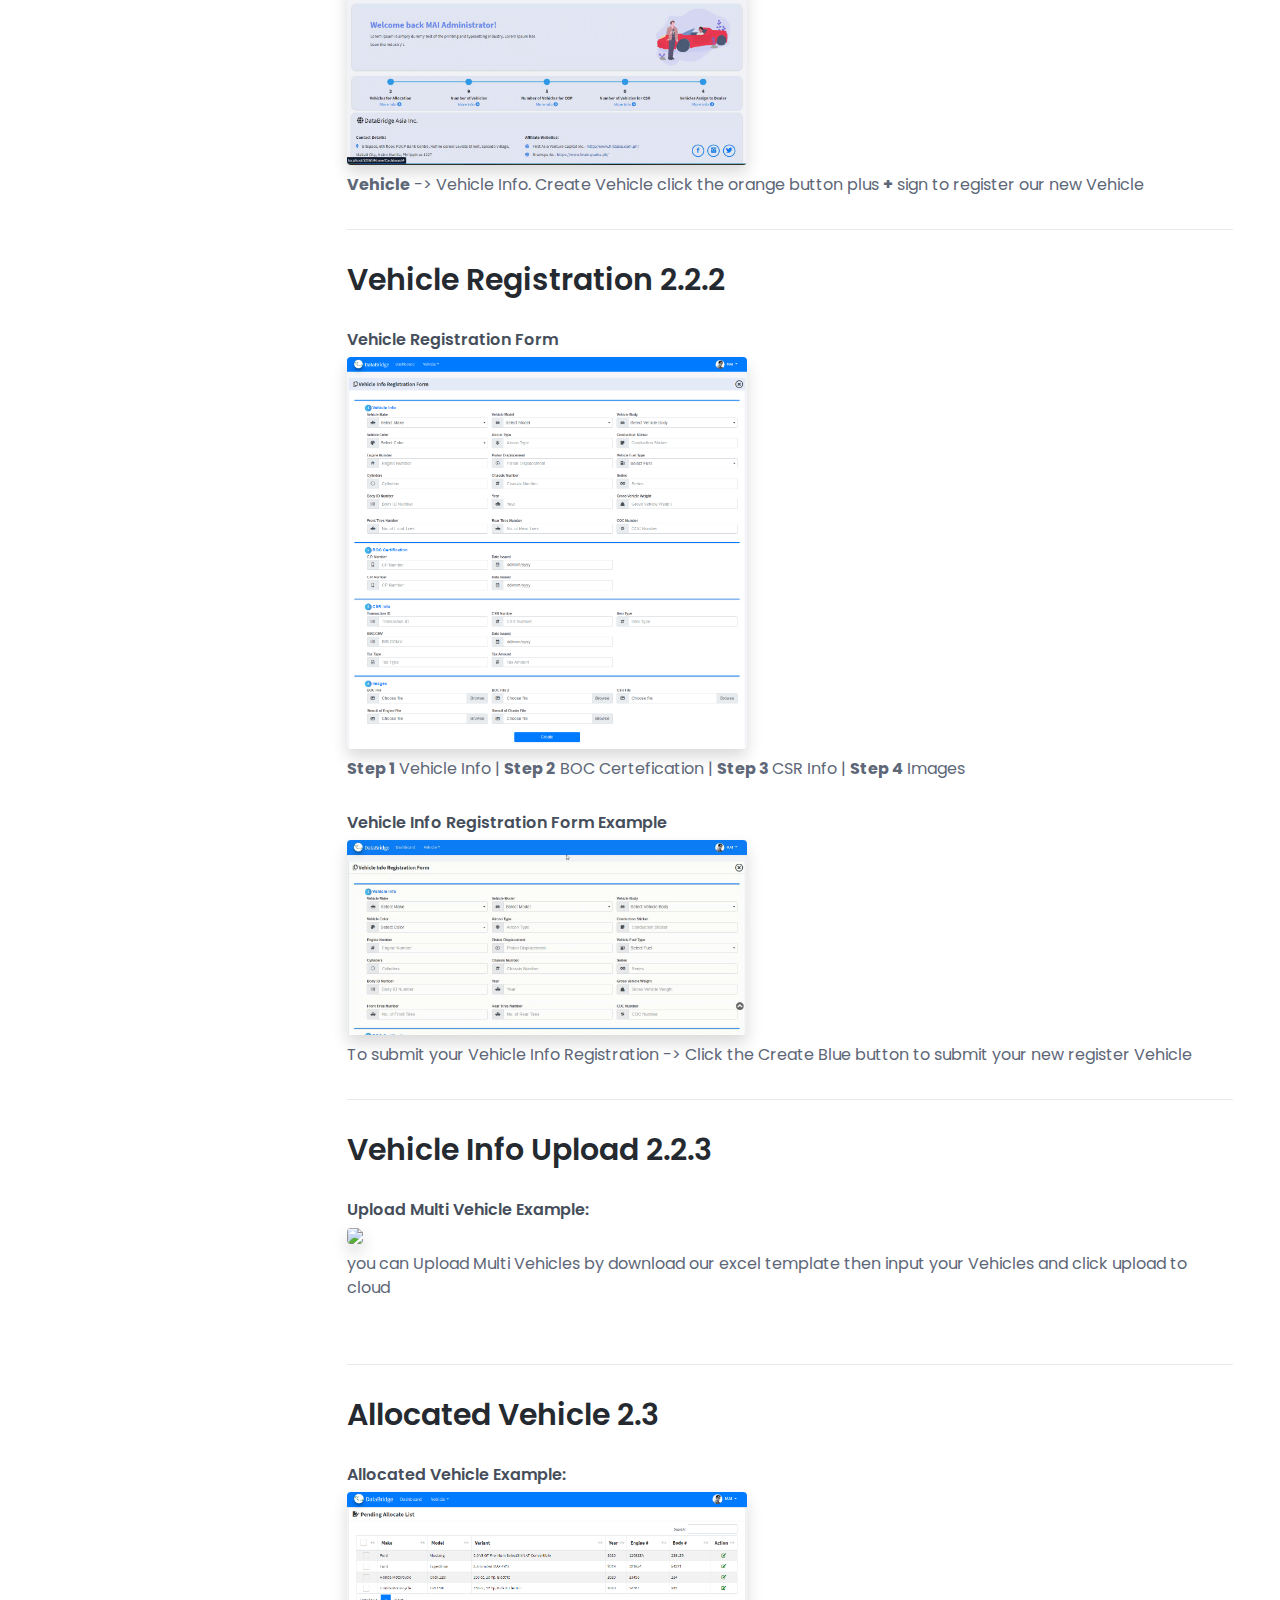
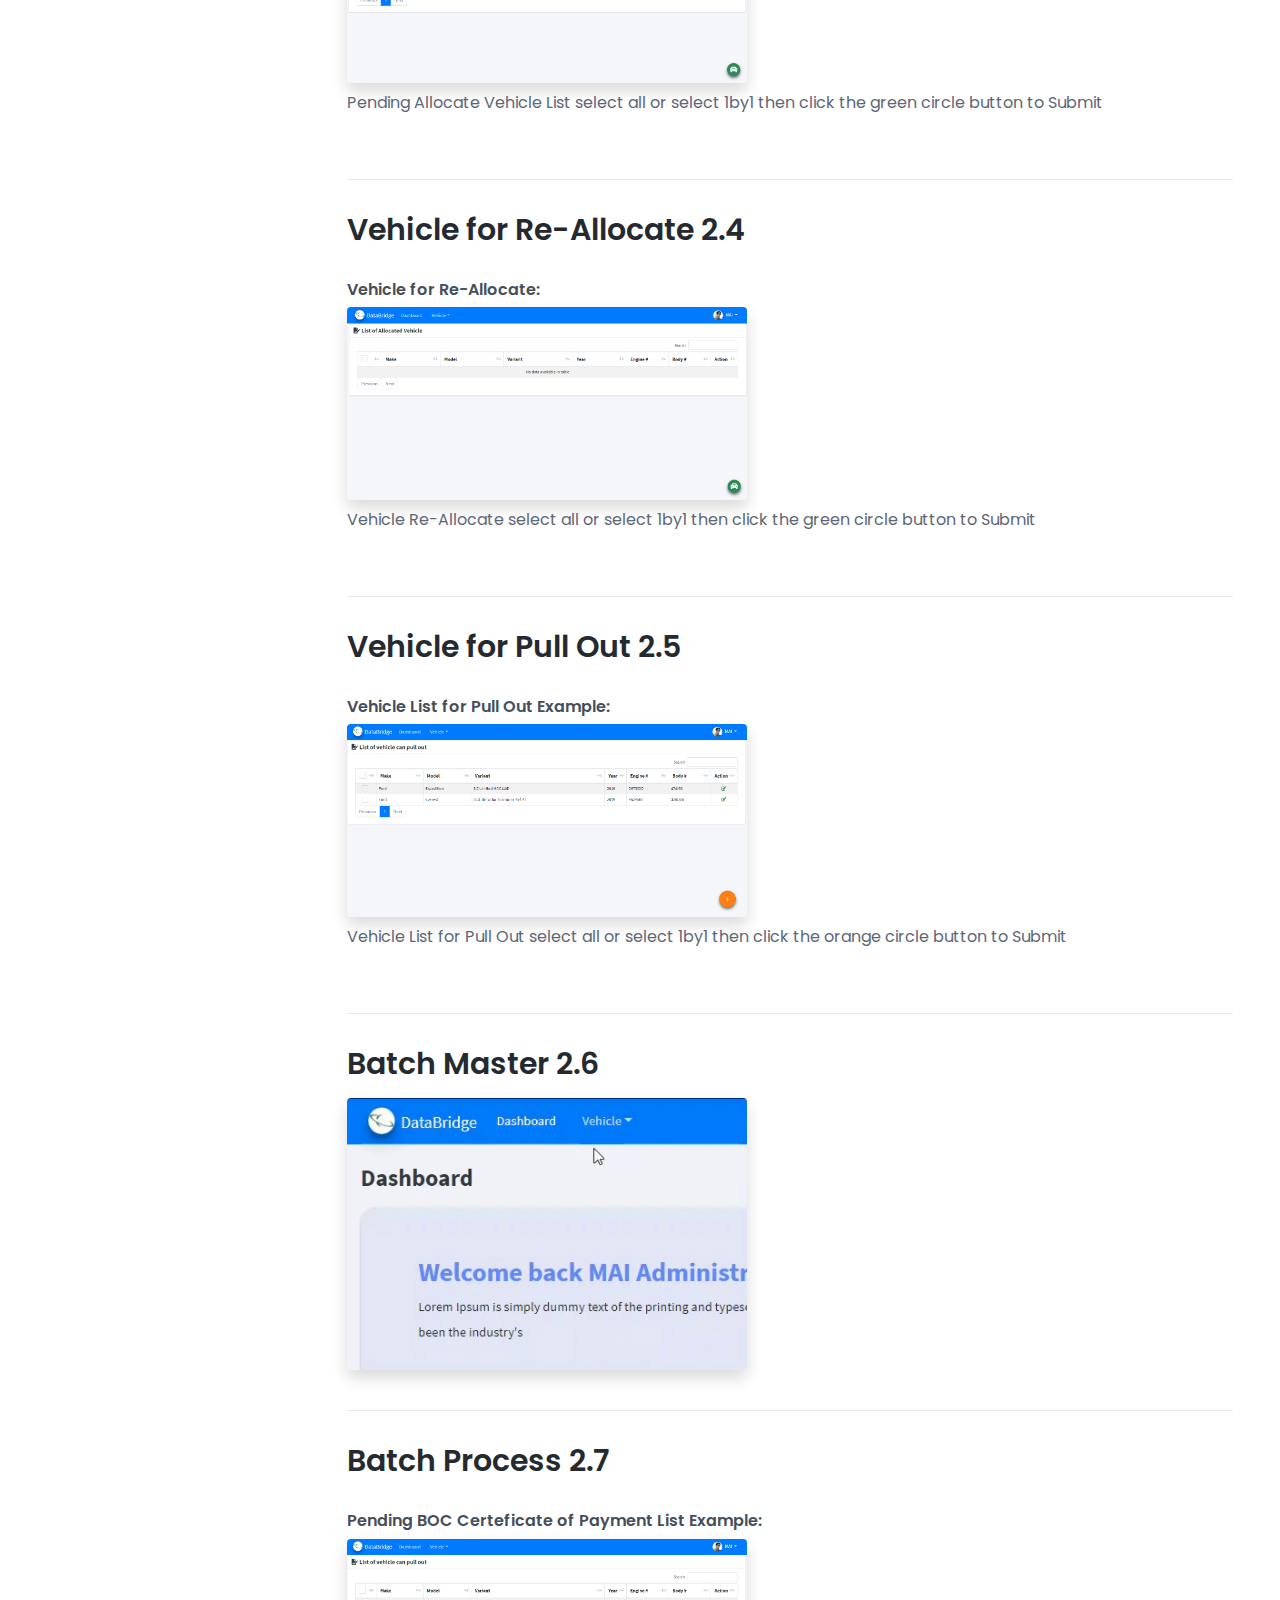
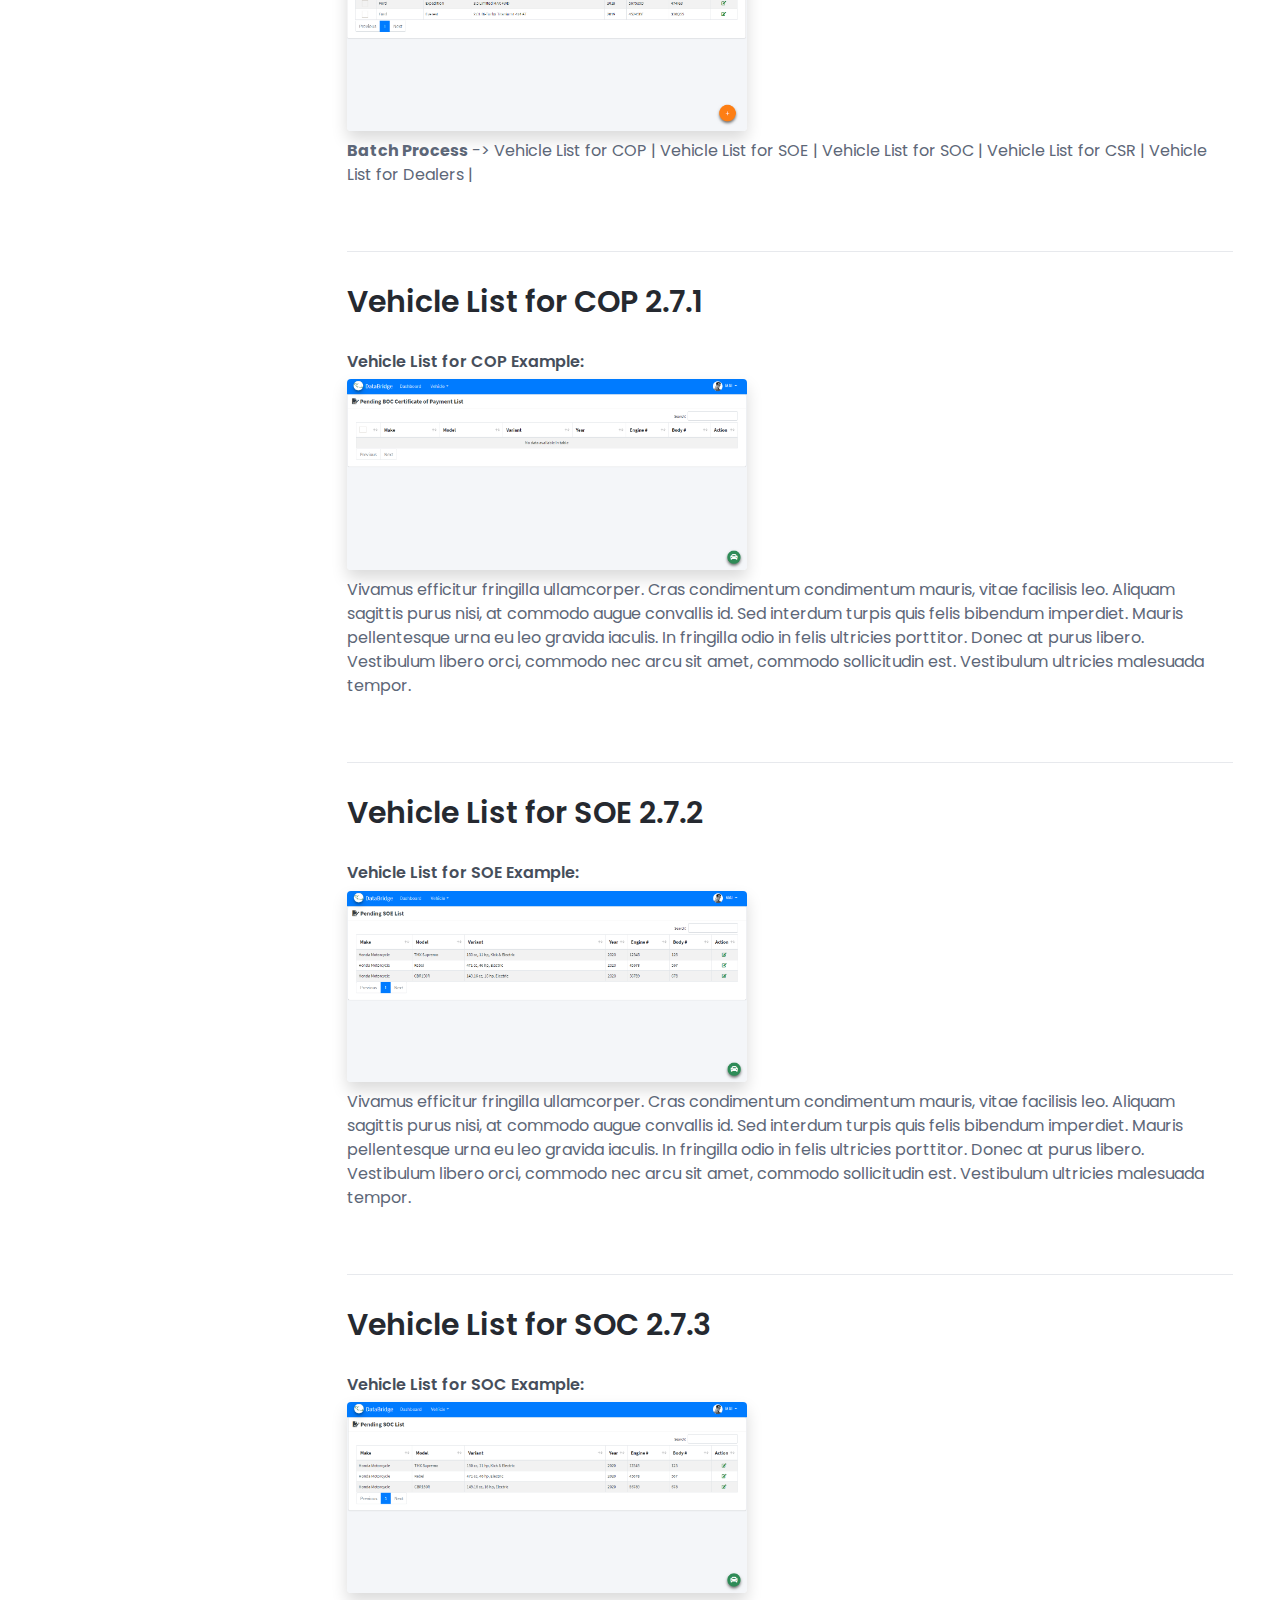
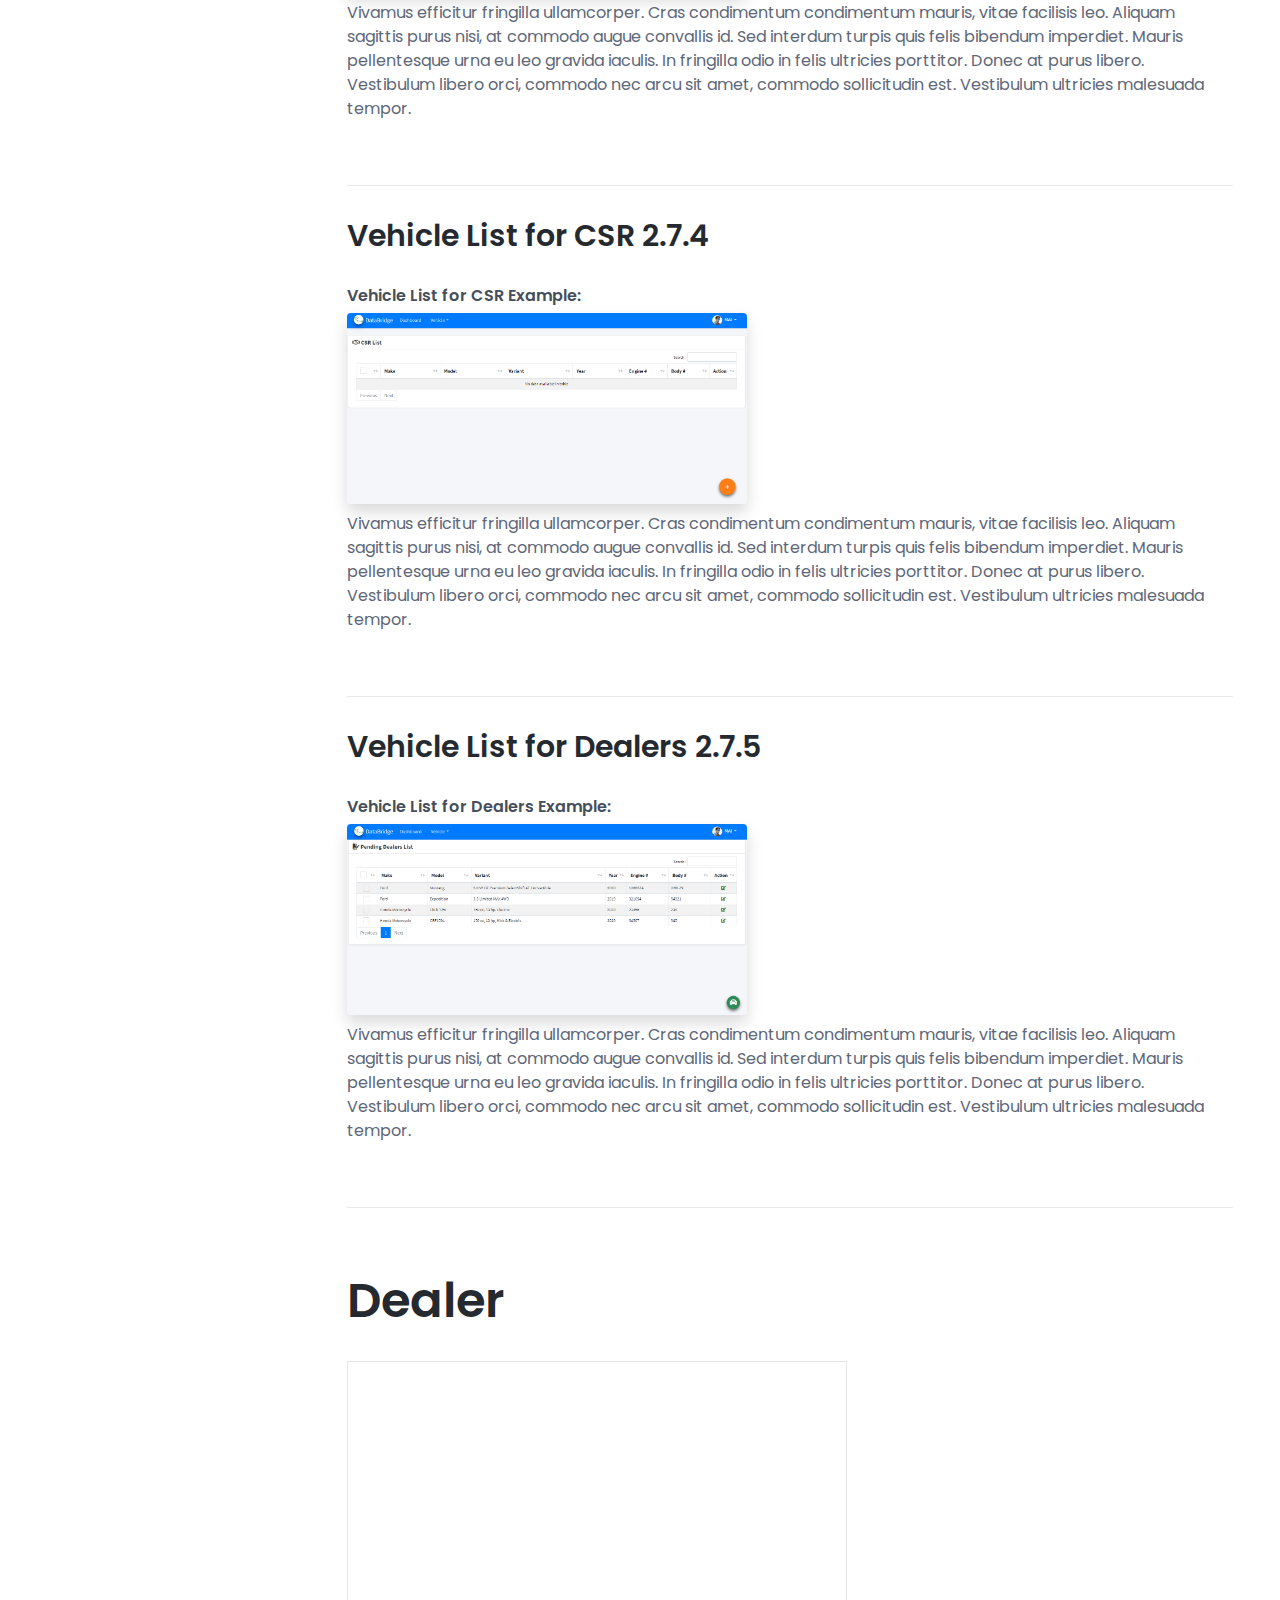
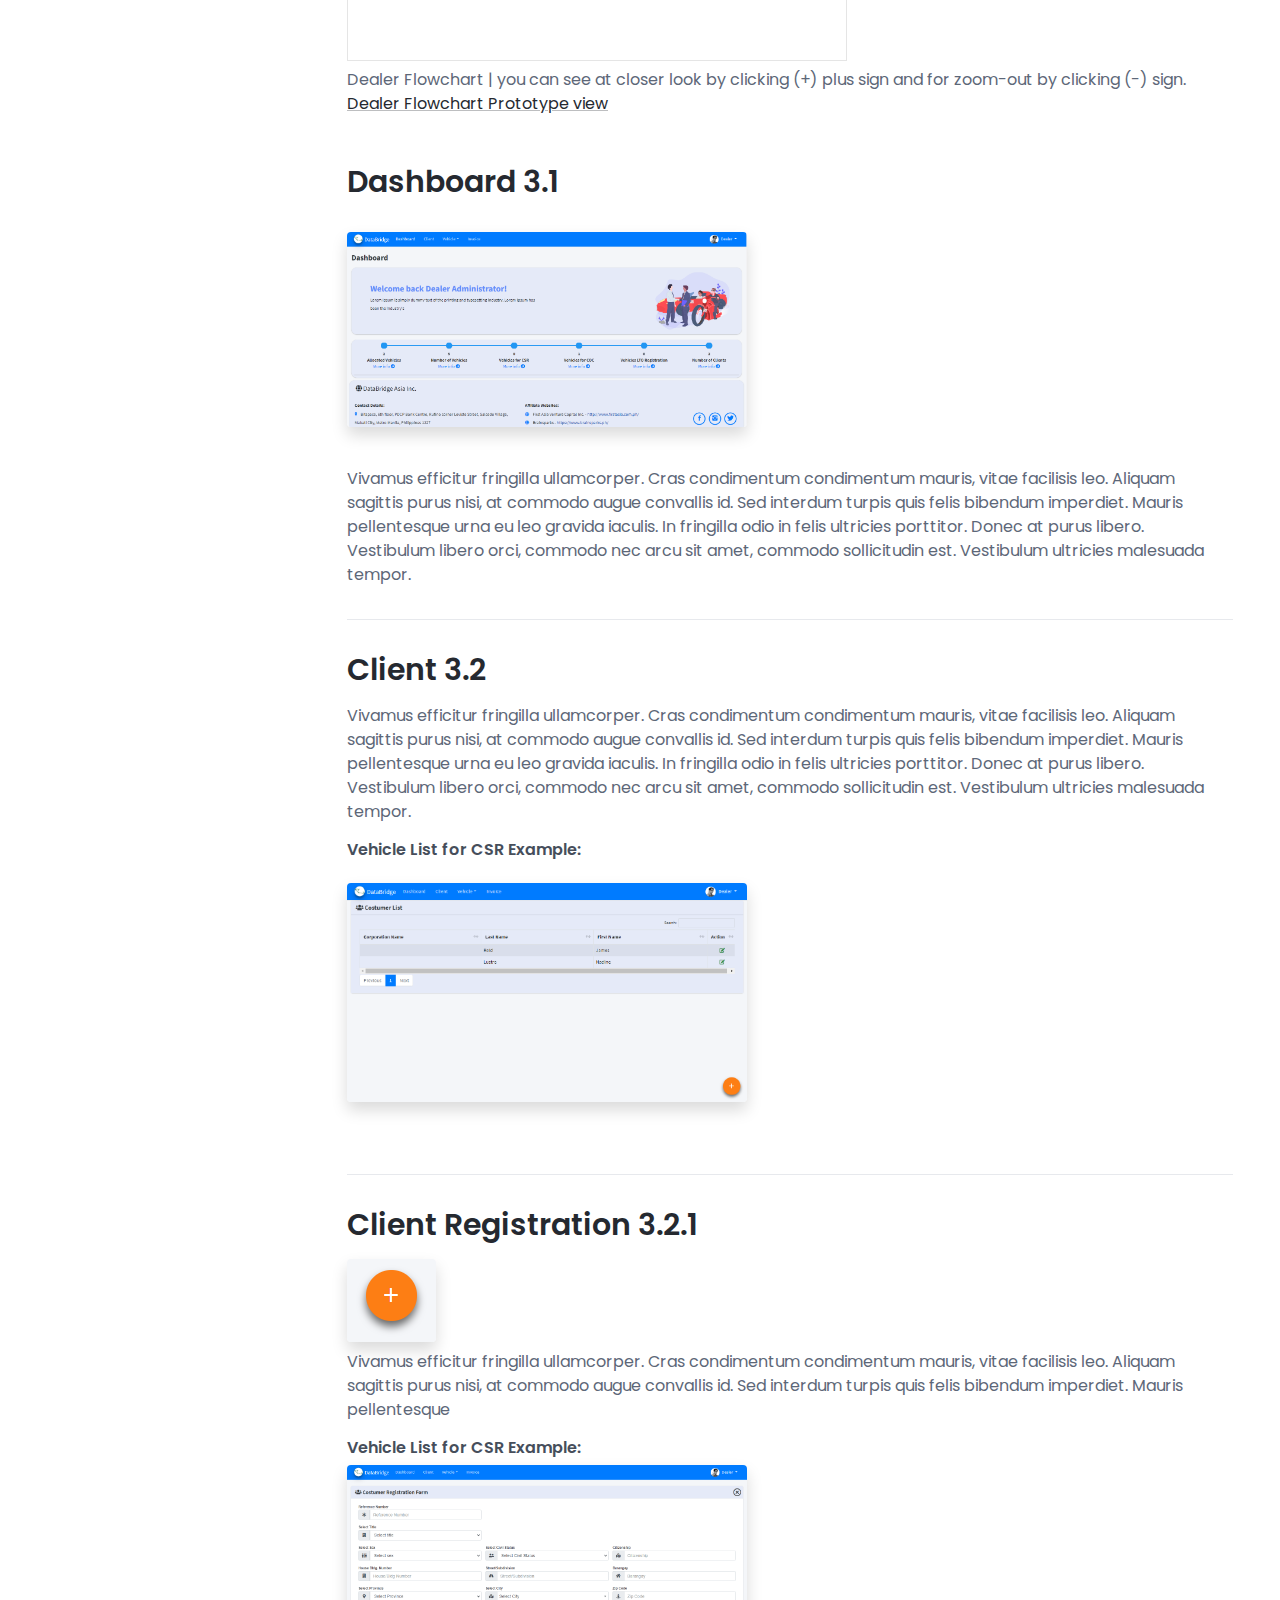
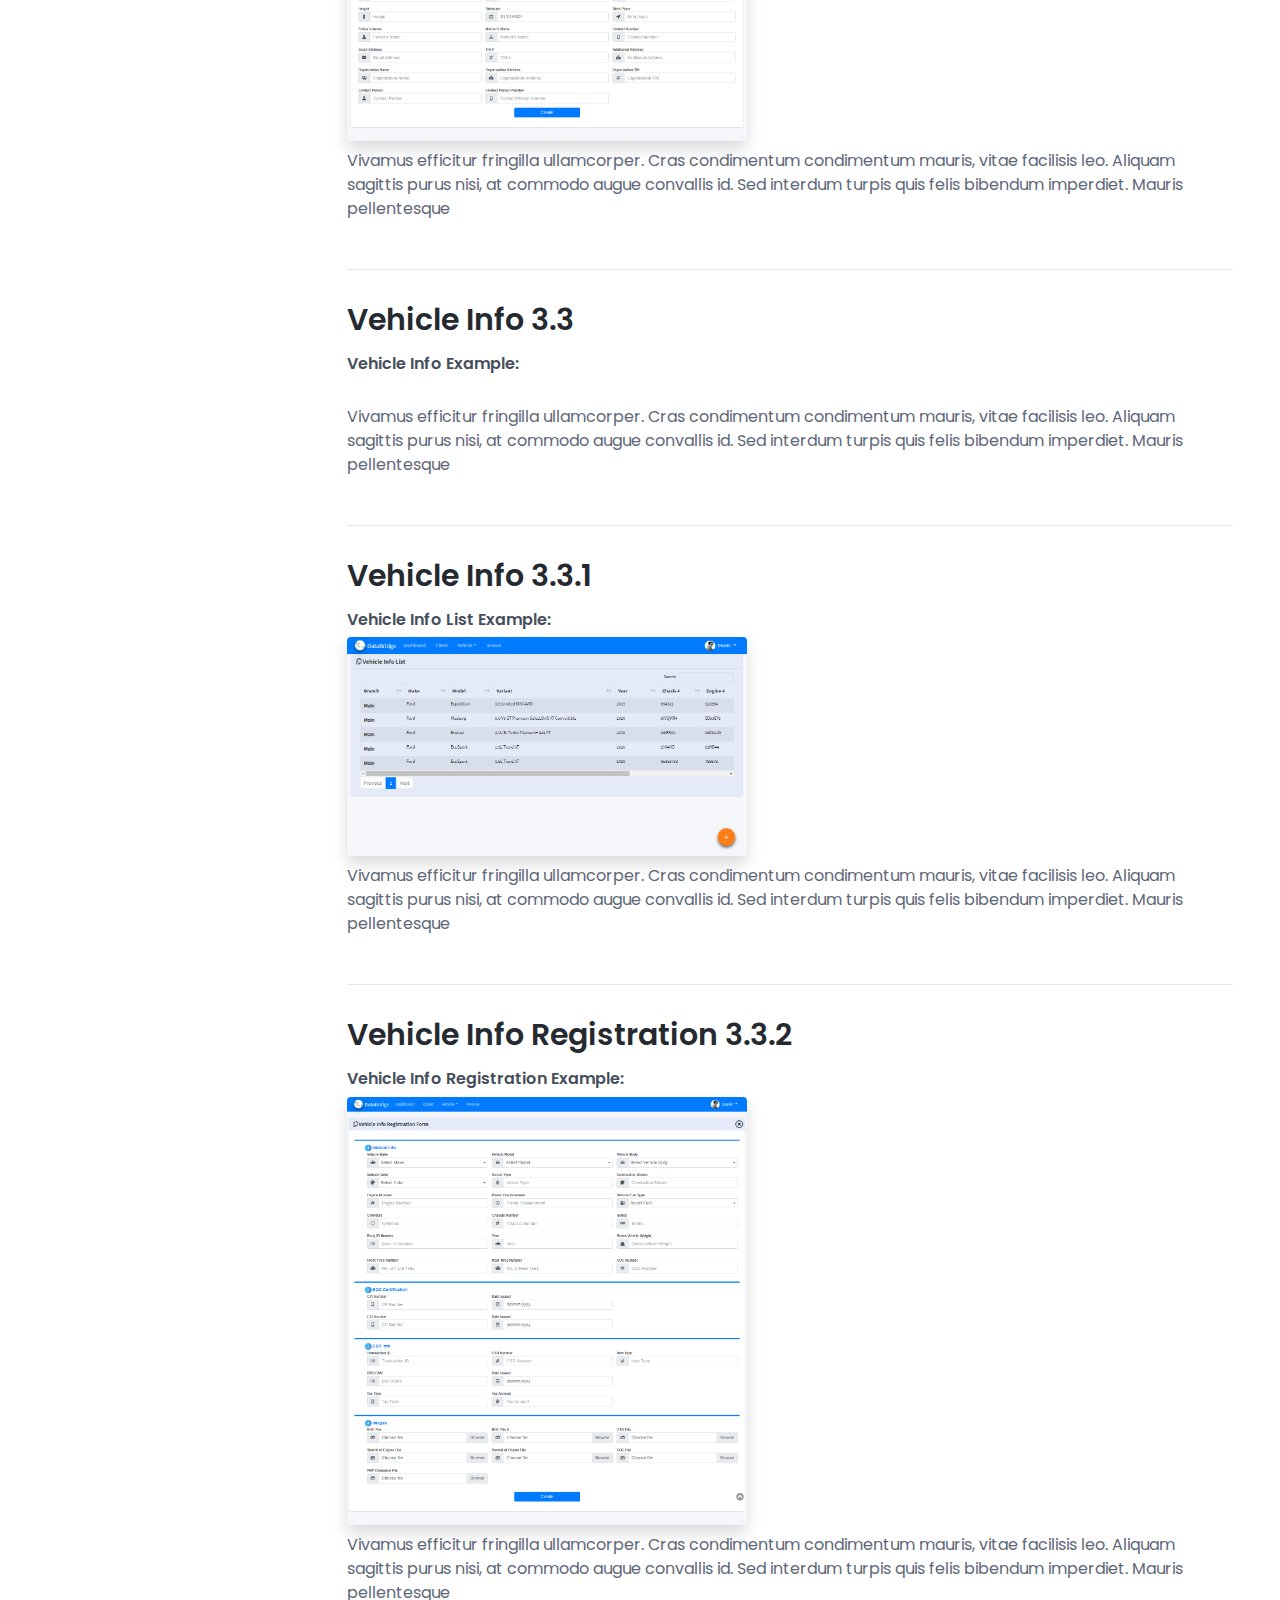
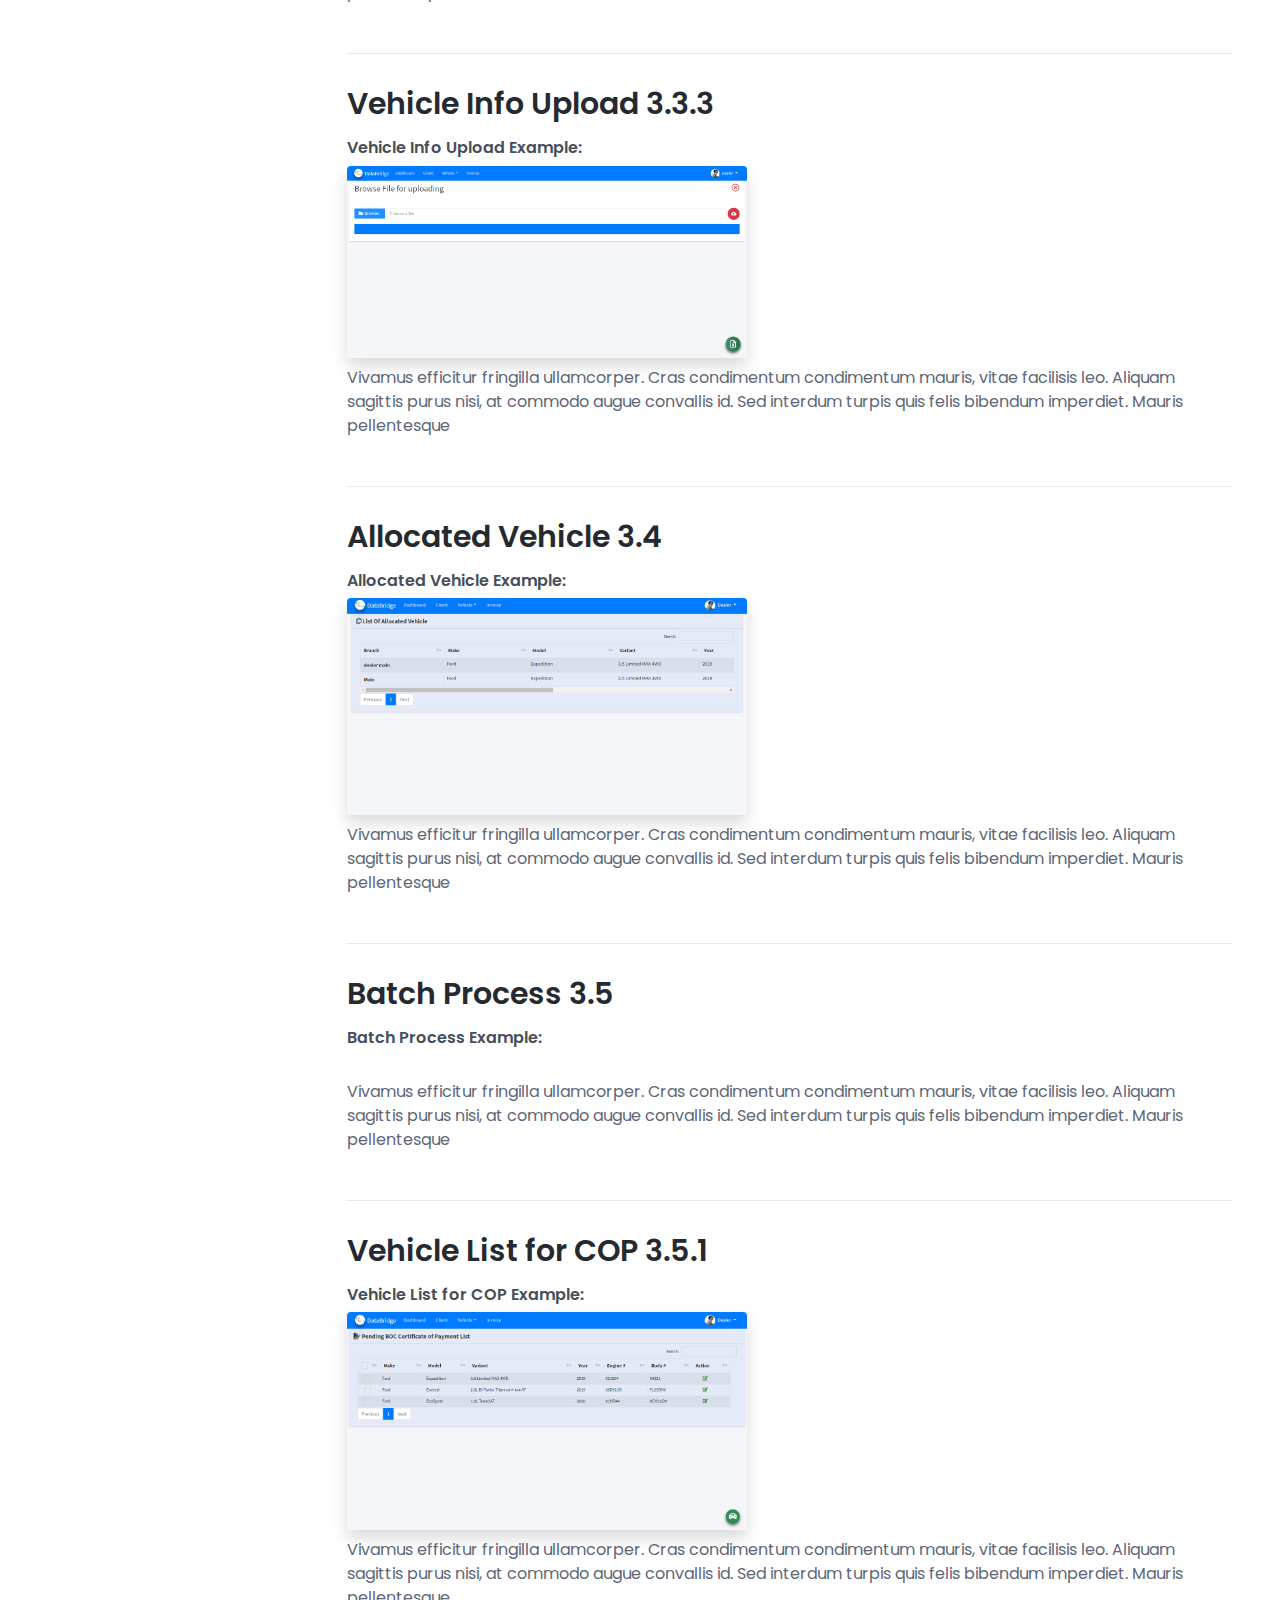
==== commit 8be8ba69: "update pricing" ====
--- a/docs-page.html
+++ b/docs-page.html
@@ -734,18 +734,18 @@
 
         }
         // Loading Lazy not work for now
-        if ('loading' in HTMLImageElement.prototype) {
-            const images = document.querySelectorAll('img[loading="lazy"]');
-            images.forEach(img => {
-                img.src = img.dataset.src;
-            });
-        } else {
-            // Dynamically import the LazySizes library
-            const script = document.createElement('script');
-            script.src =
-                'https://cdnjs.cloudflare.com/ajax/libs/lazysizes/5.1.2/lazysizes.min.js';
-            document.body.appendChild(script);
-        }
+        /*  if ('loading' in HTMLImageElement.prototype) {
+             const images = document.querySelectorAll('img[loading="lazy"]');
+             images.forEach(img => {
+                 img.src = img.dataset.src;
+             });
+         } else {
+             // Dynamically import the LazySizes library
+             const script = document.createElement('script');
+             script.src =
+                 'https://cdnjs.cloudflare.com/ajax/libs/lazysizes/5.1.2/lazysizes.min.js';
+             document.body.appendChild(script);
+         } */
     </script>
 
 
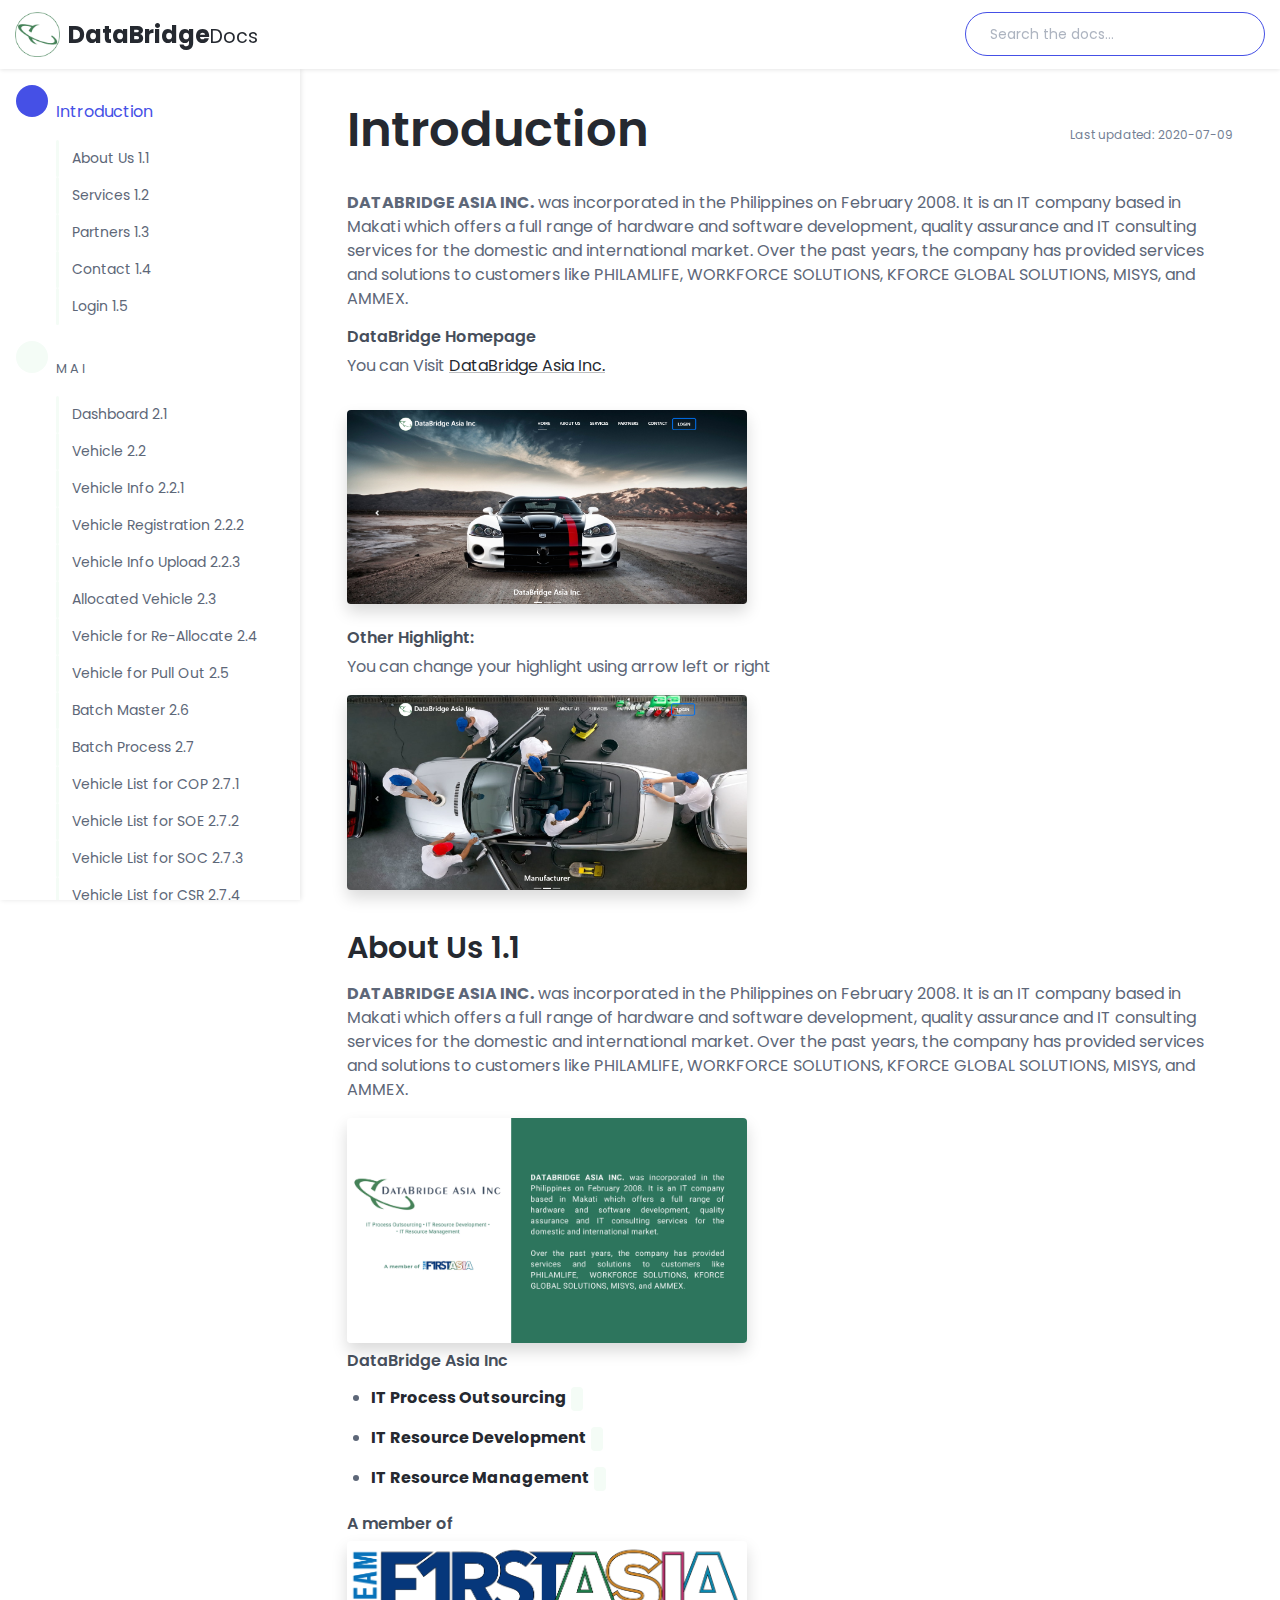
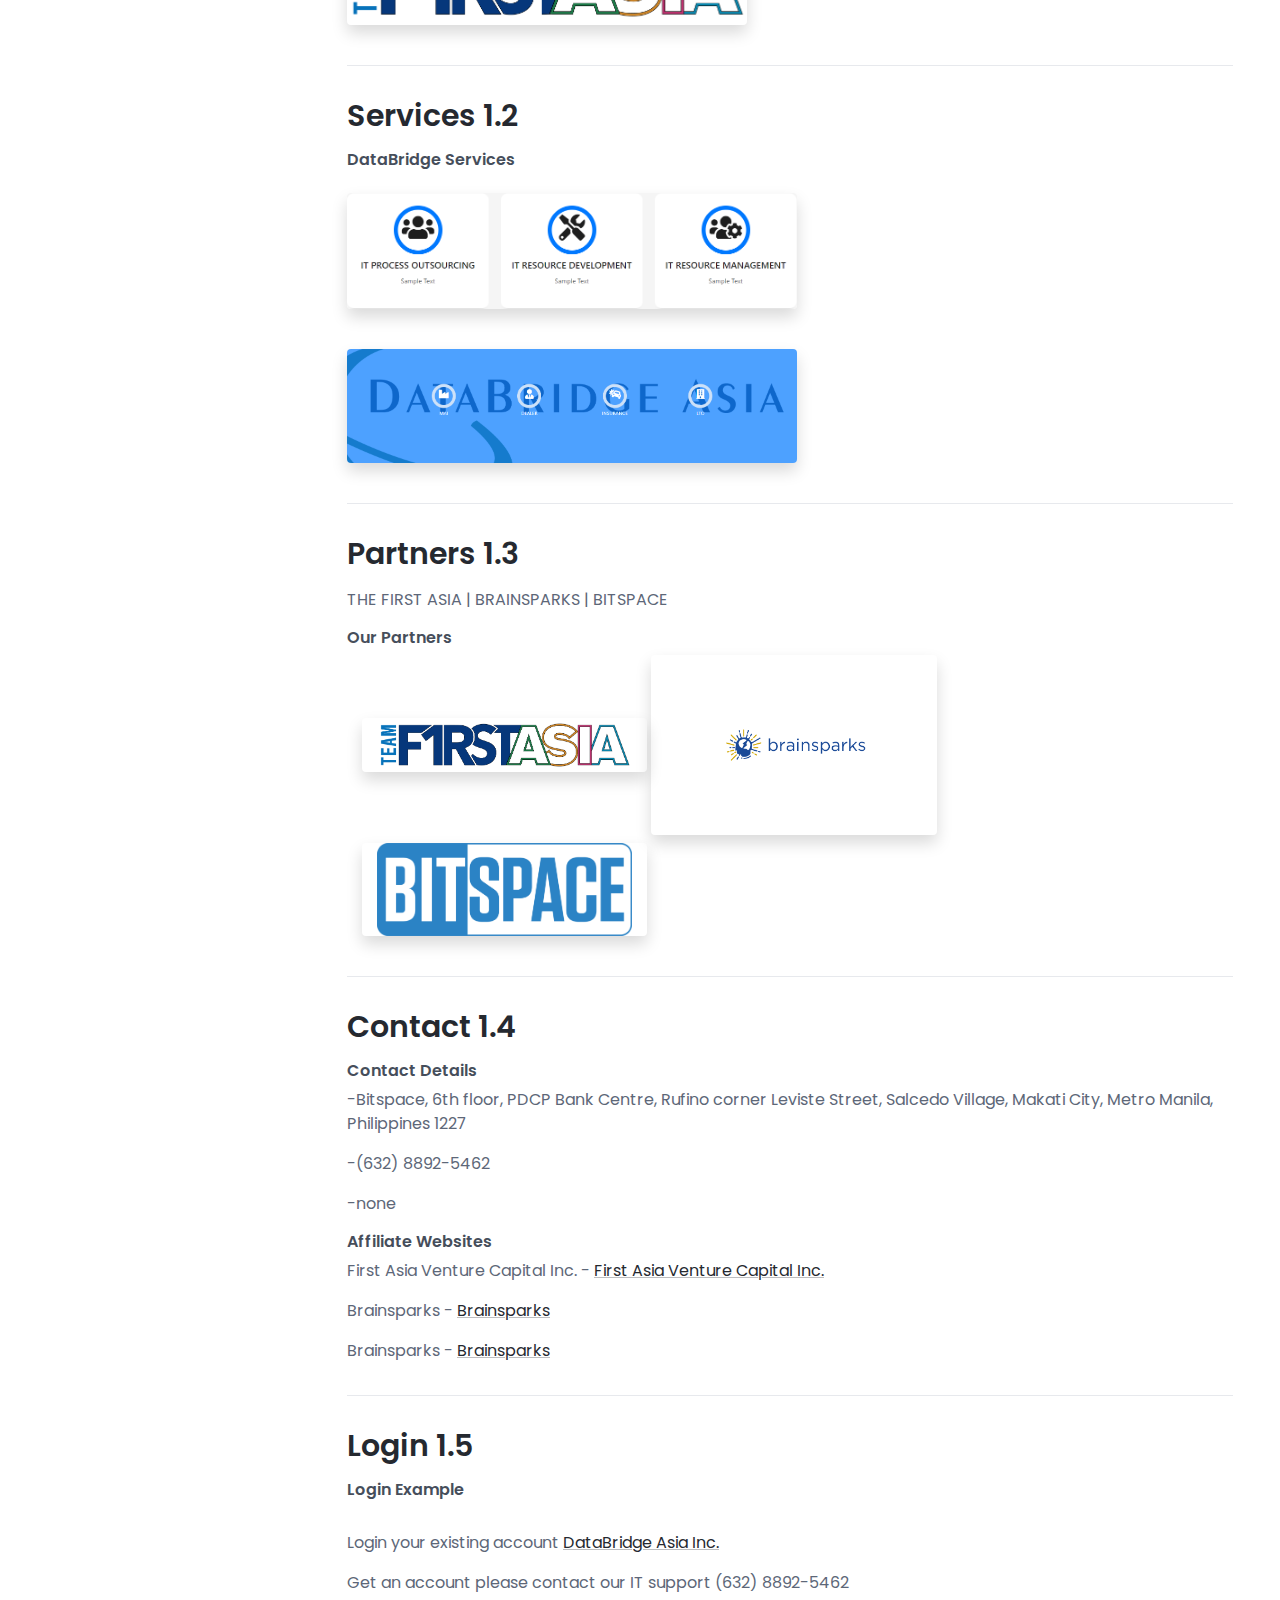
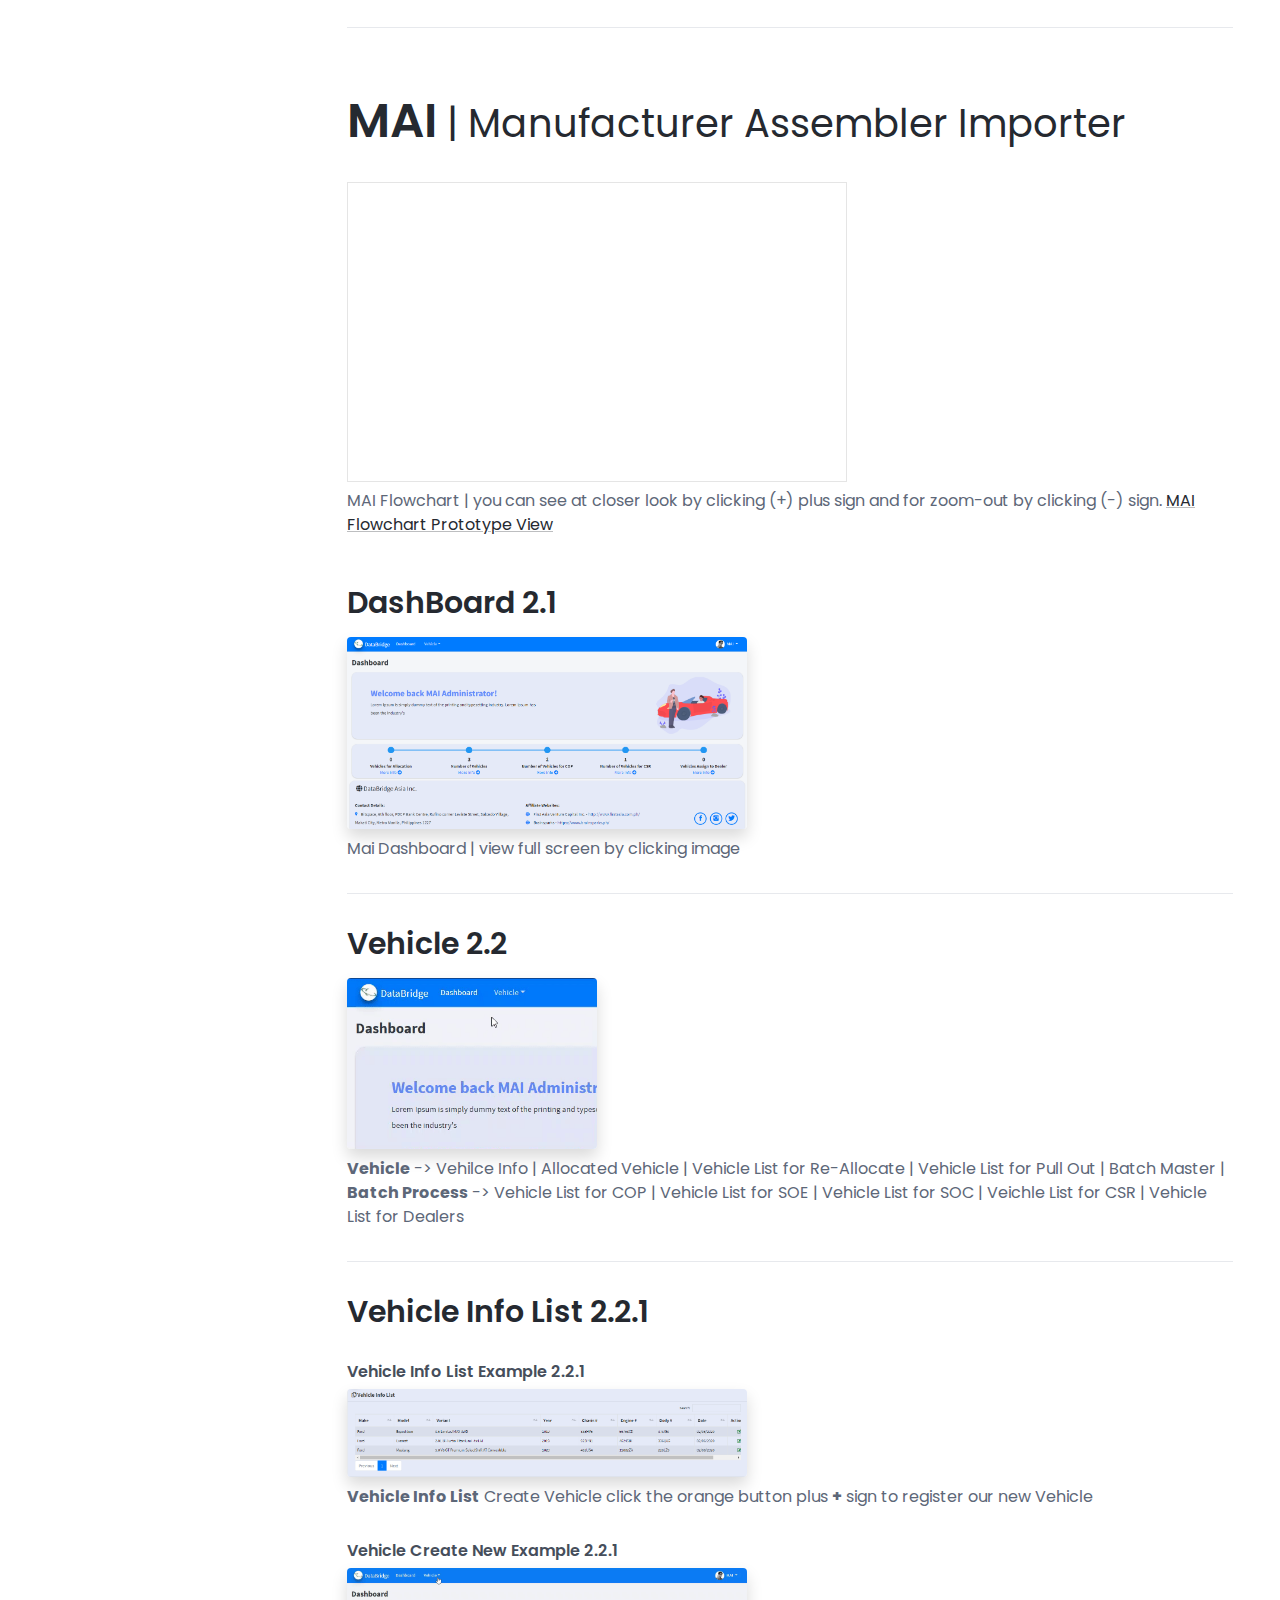
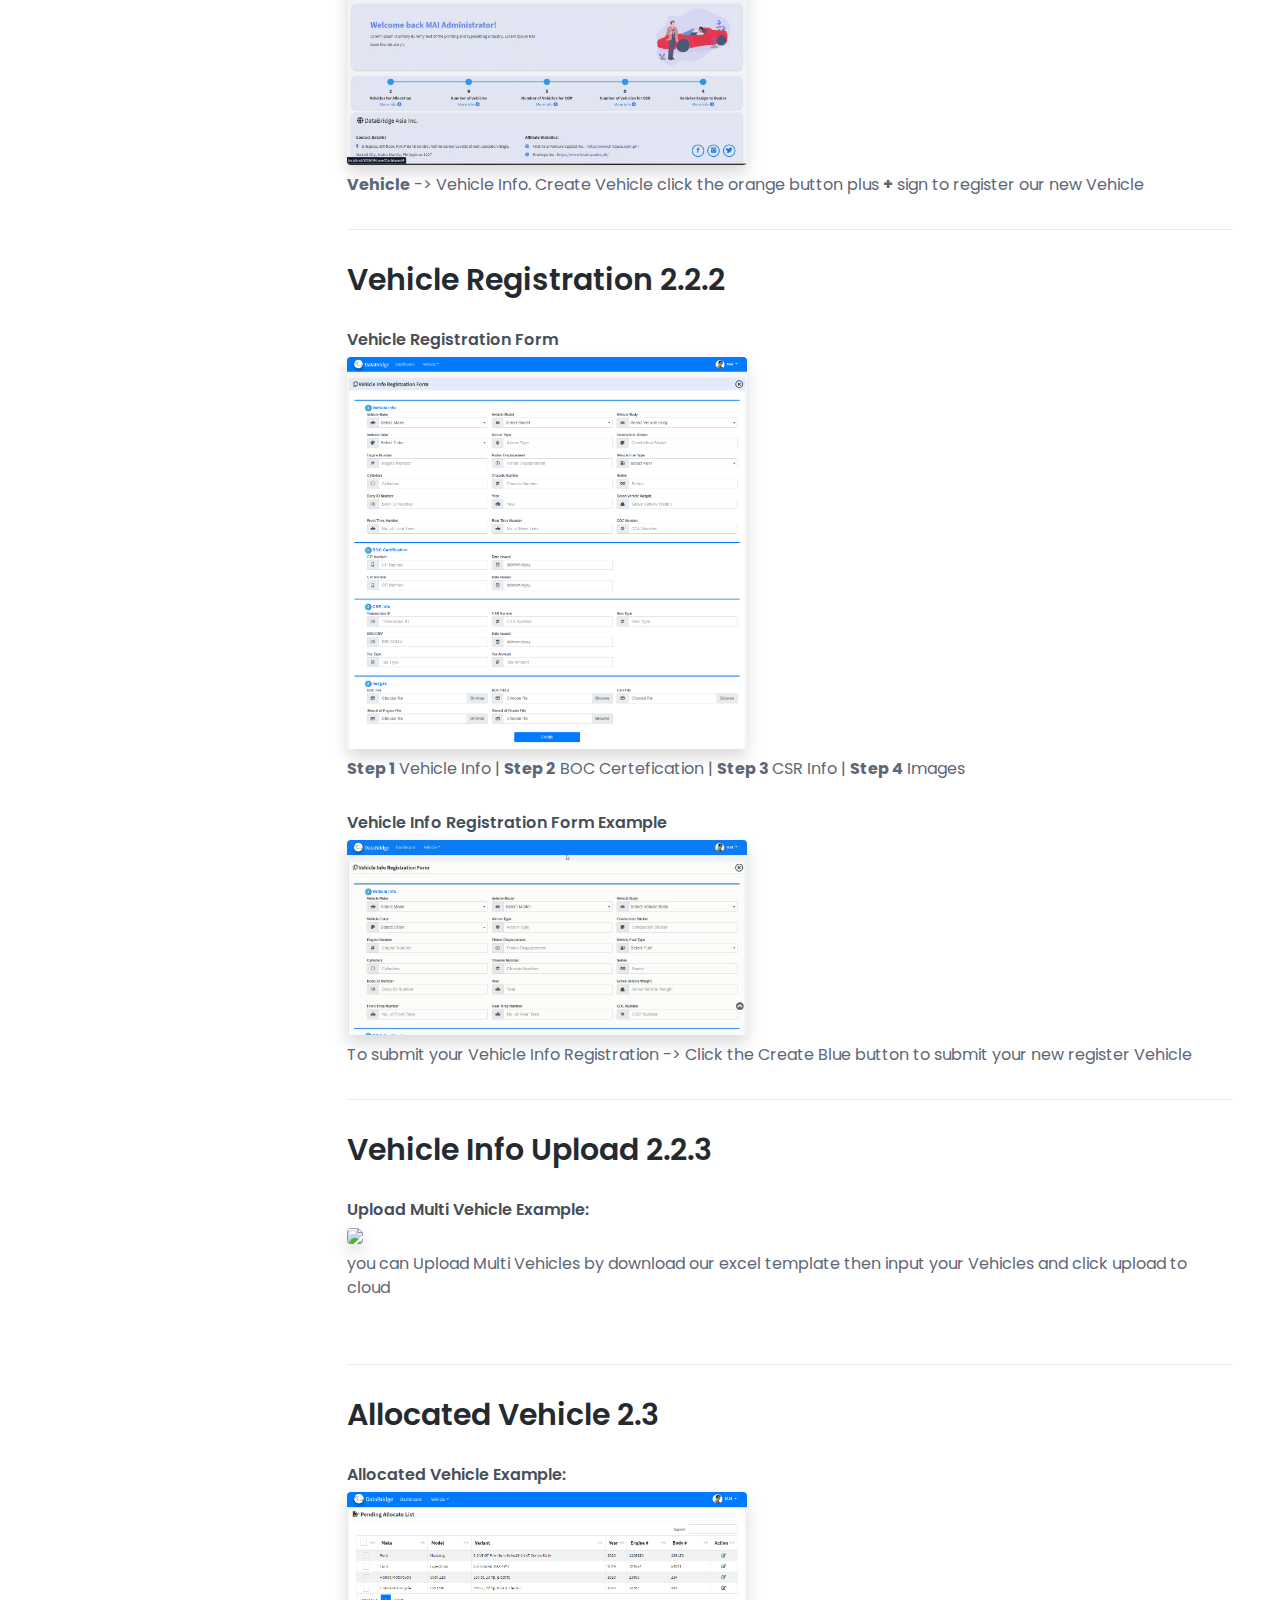
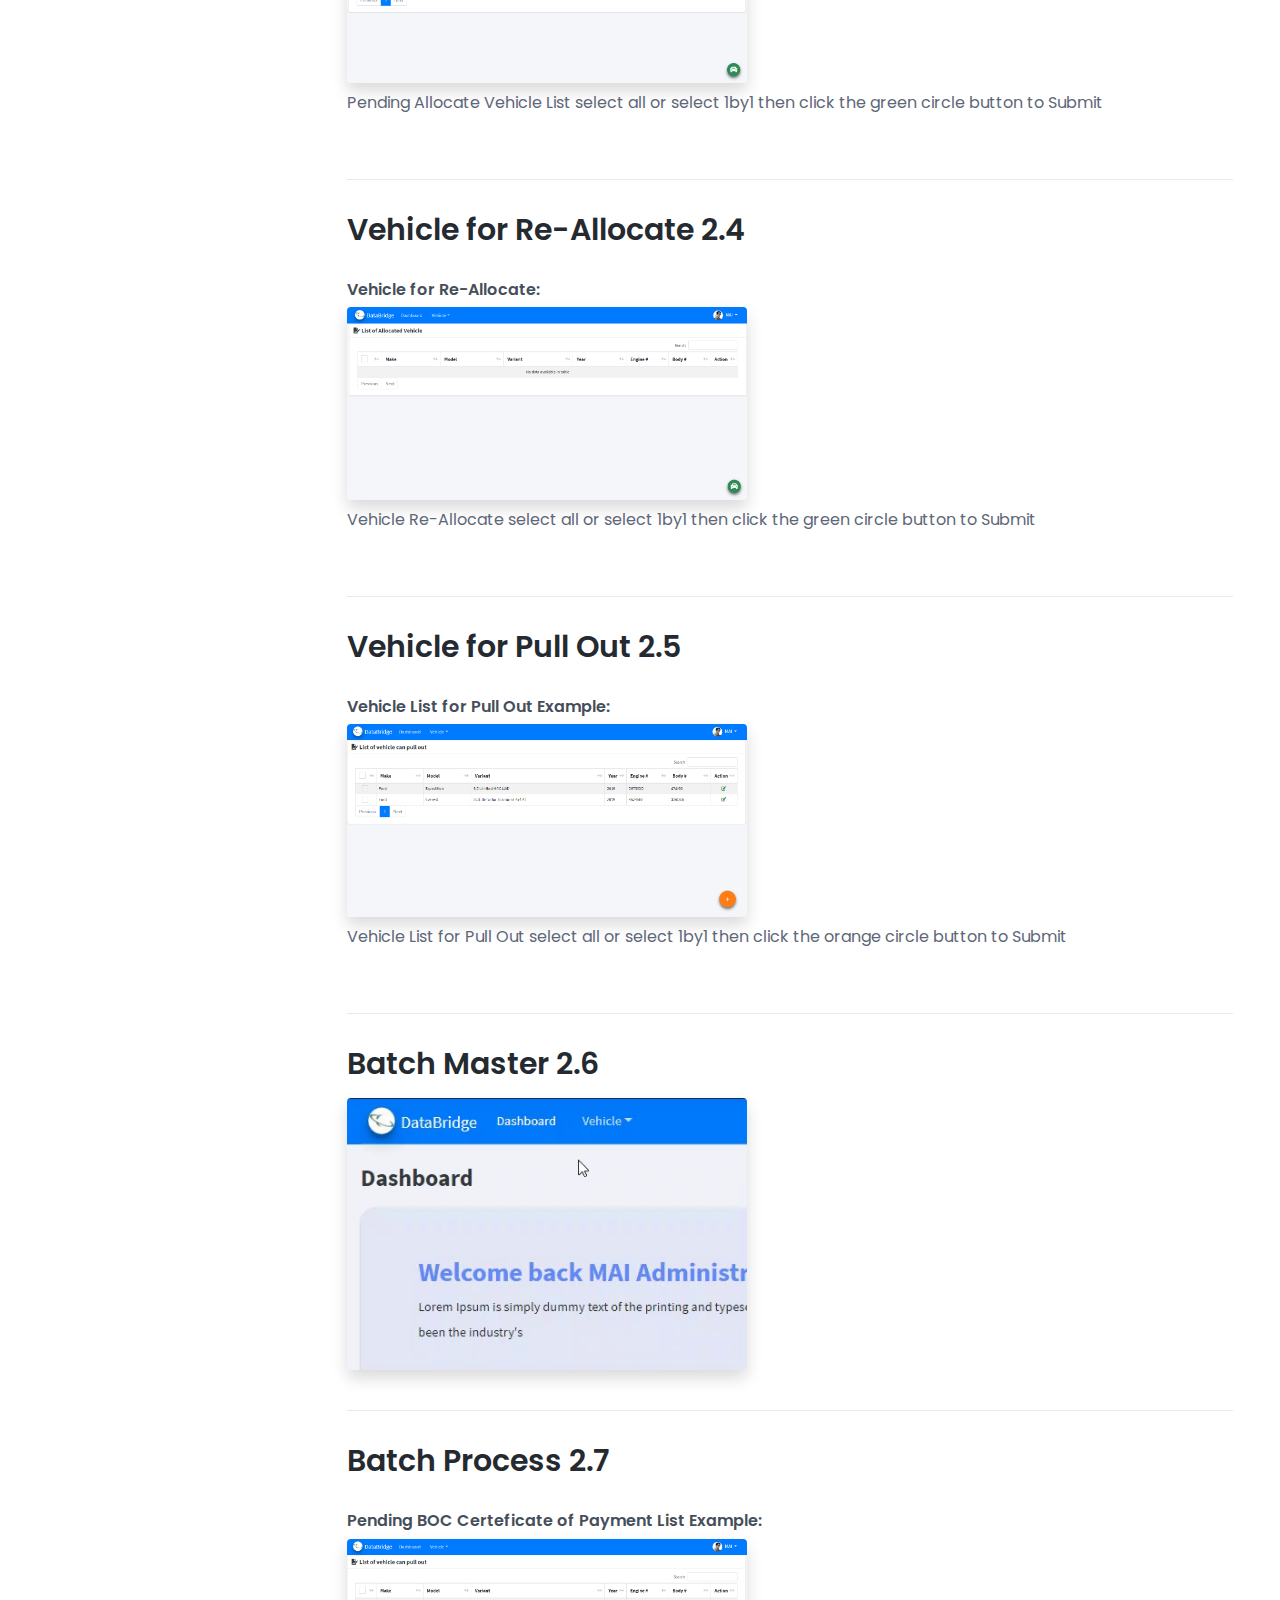
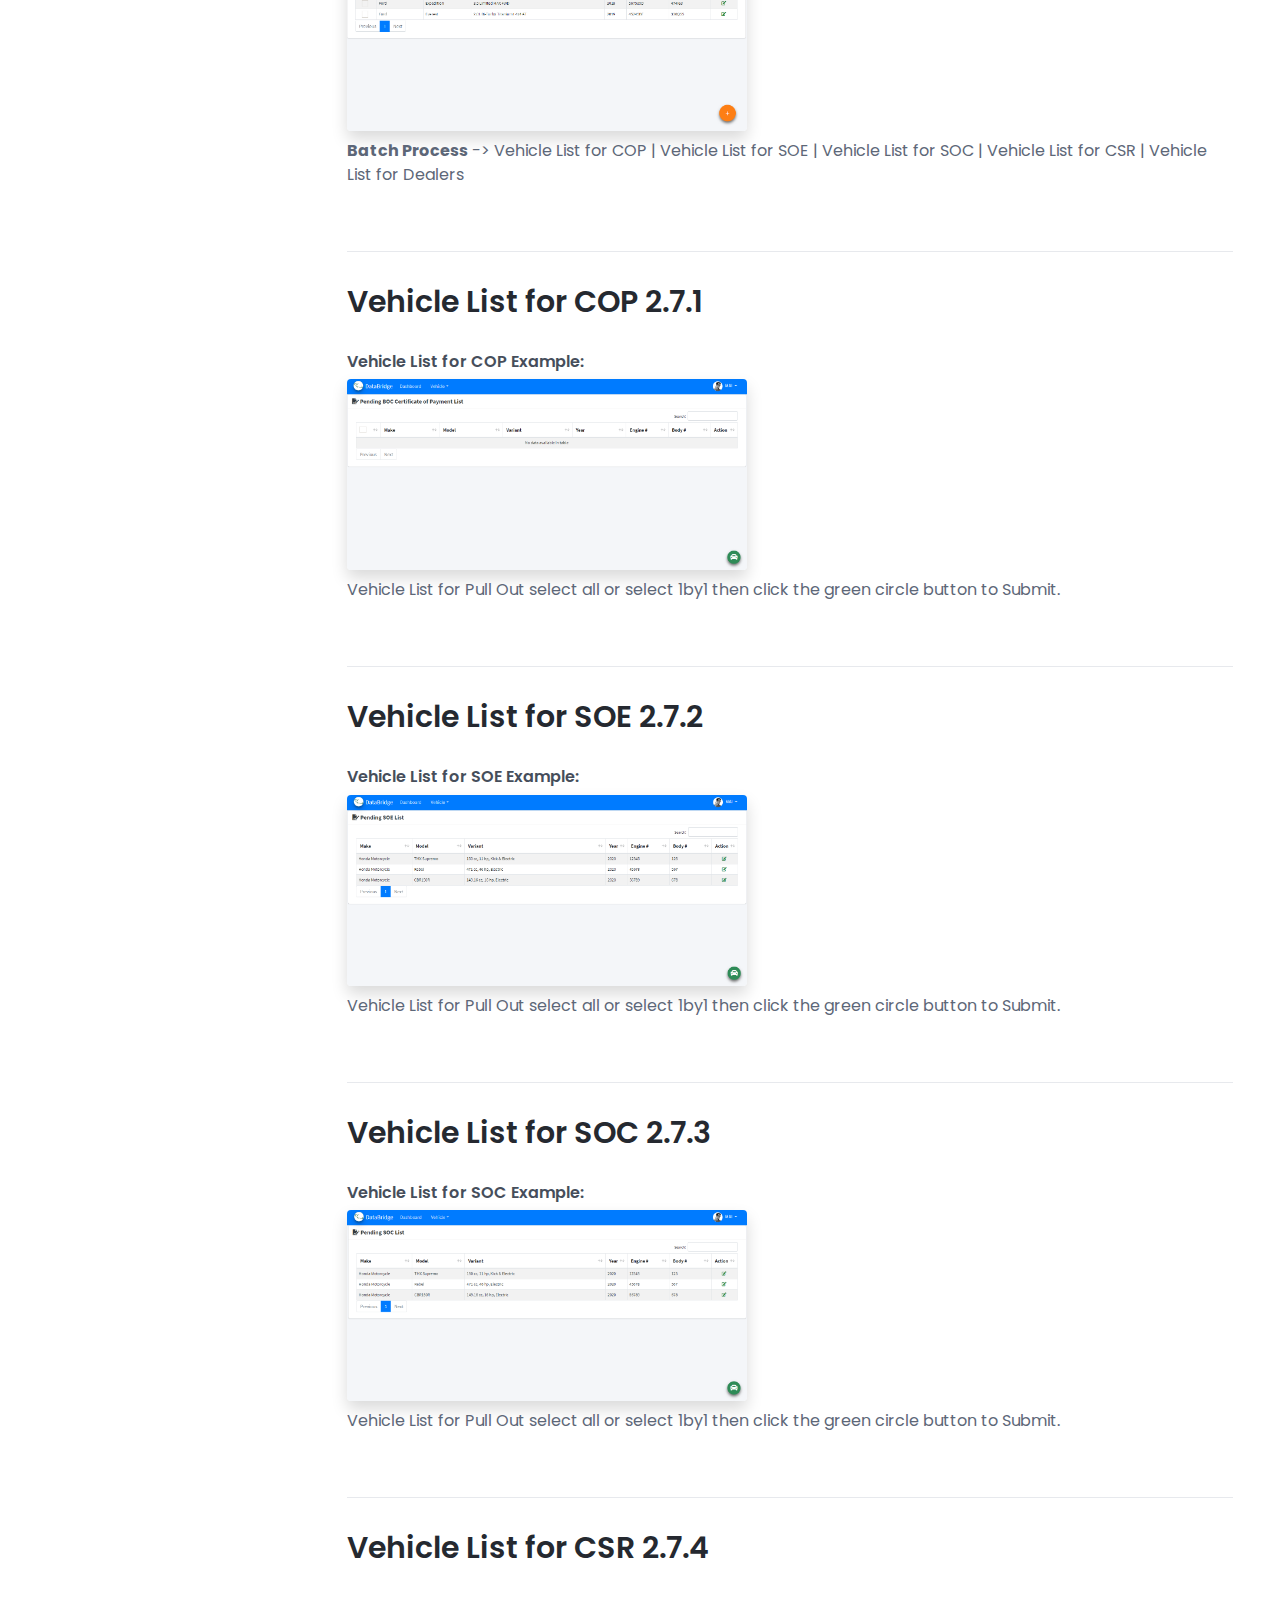
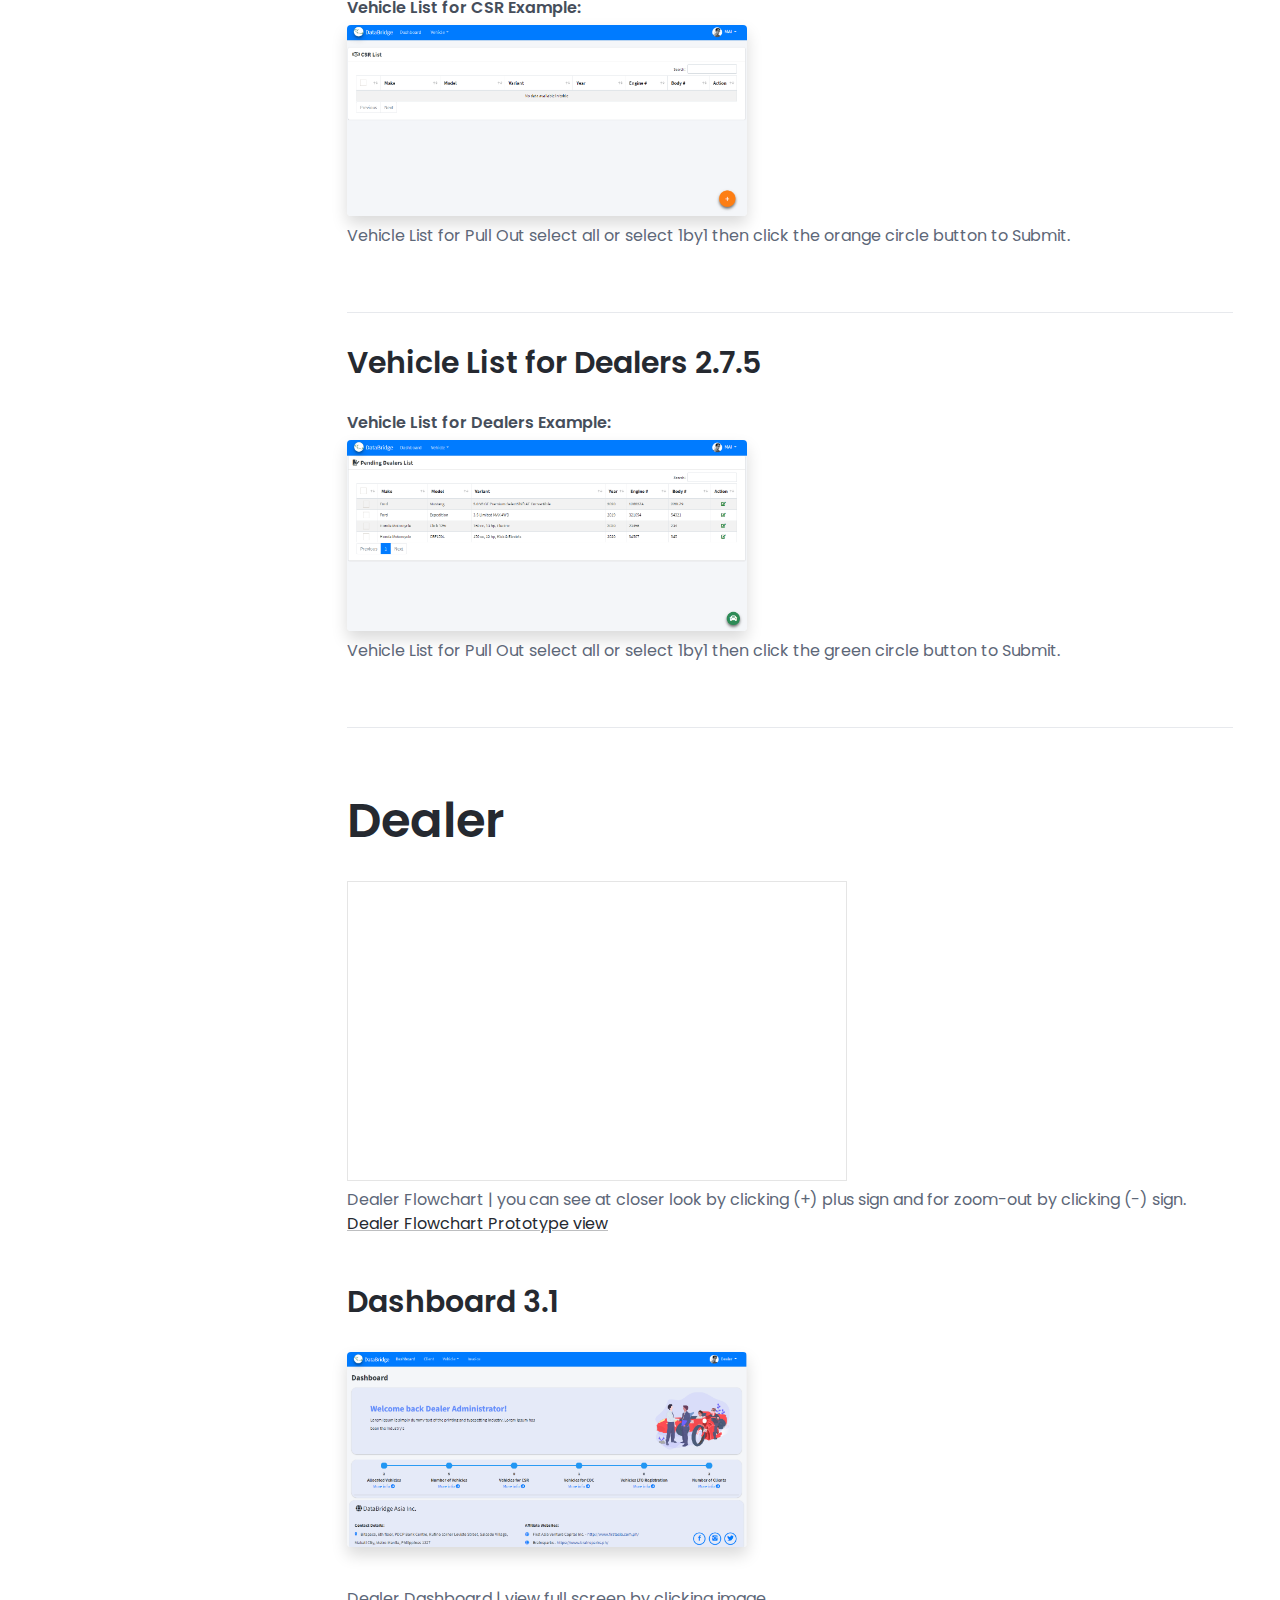
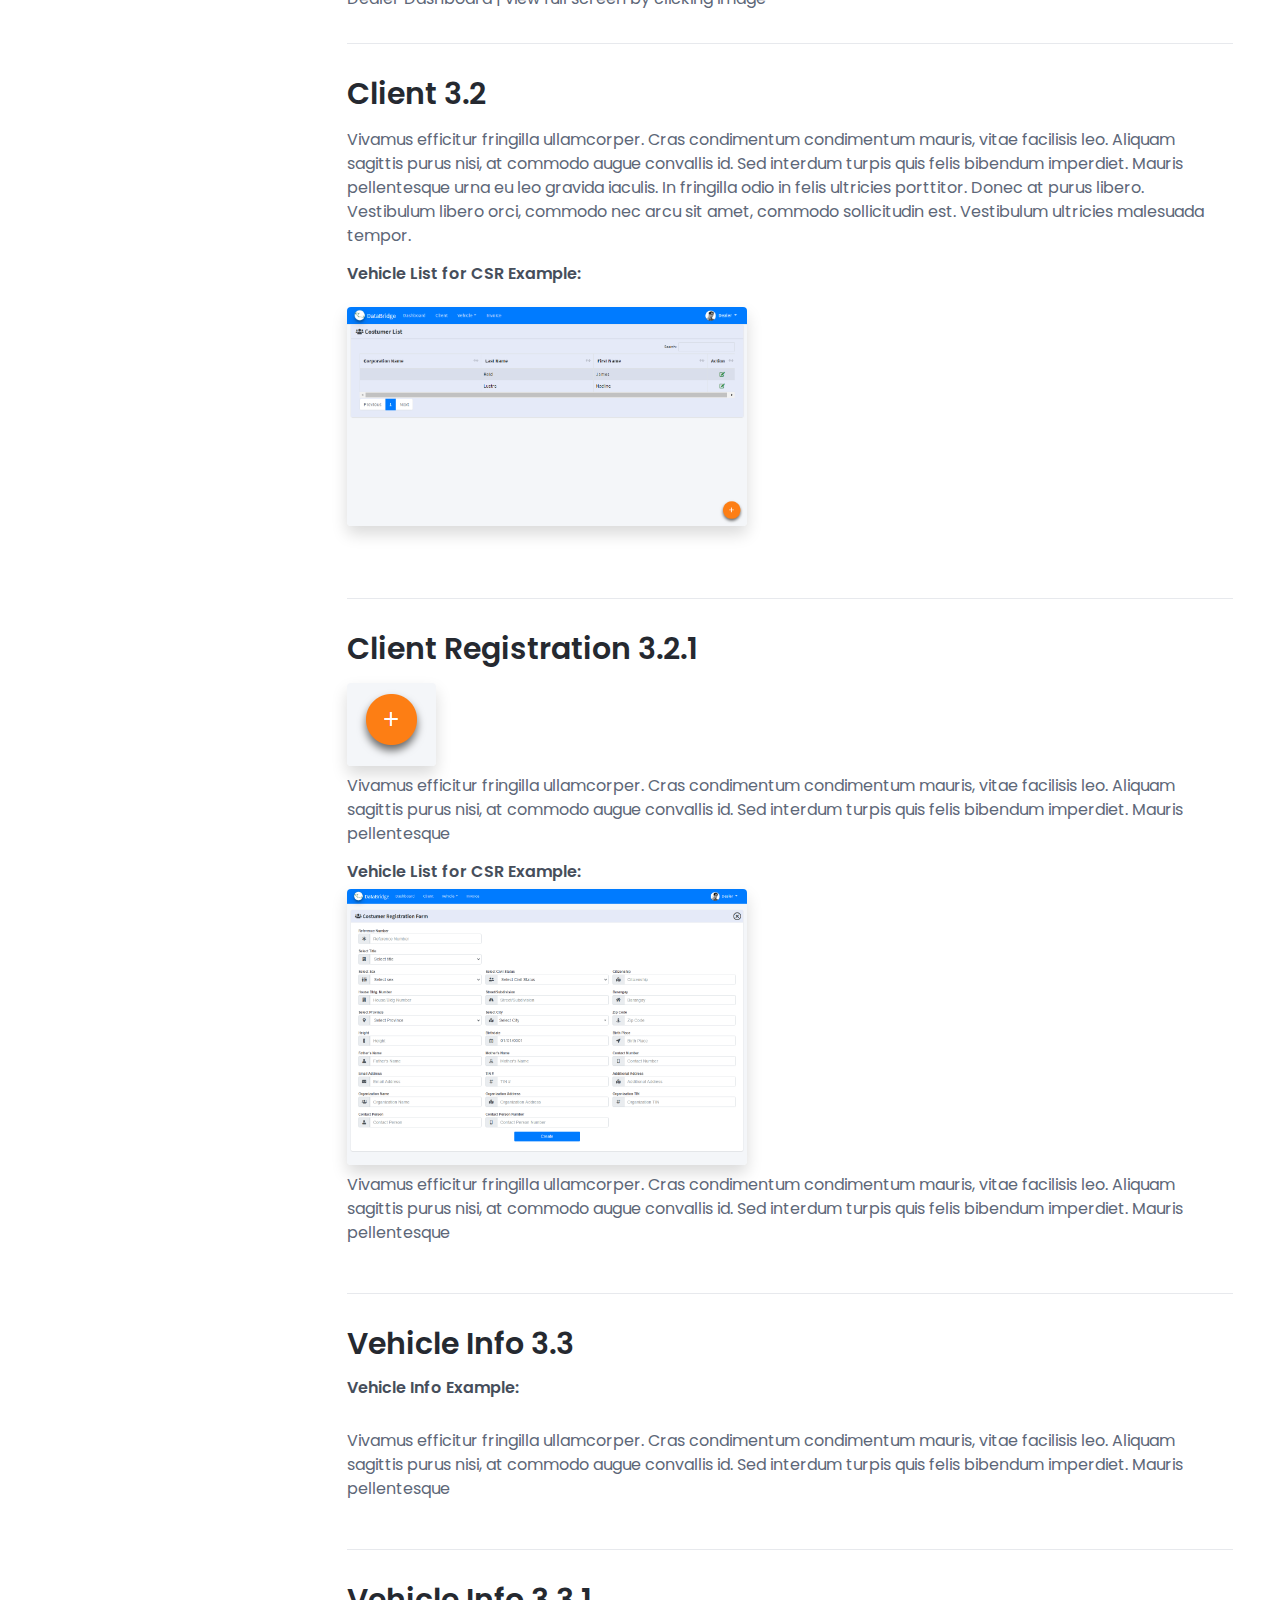
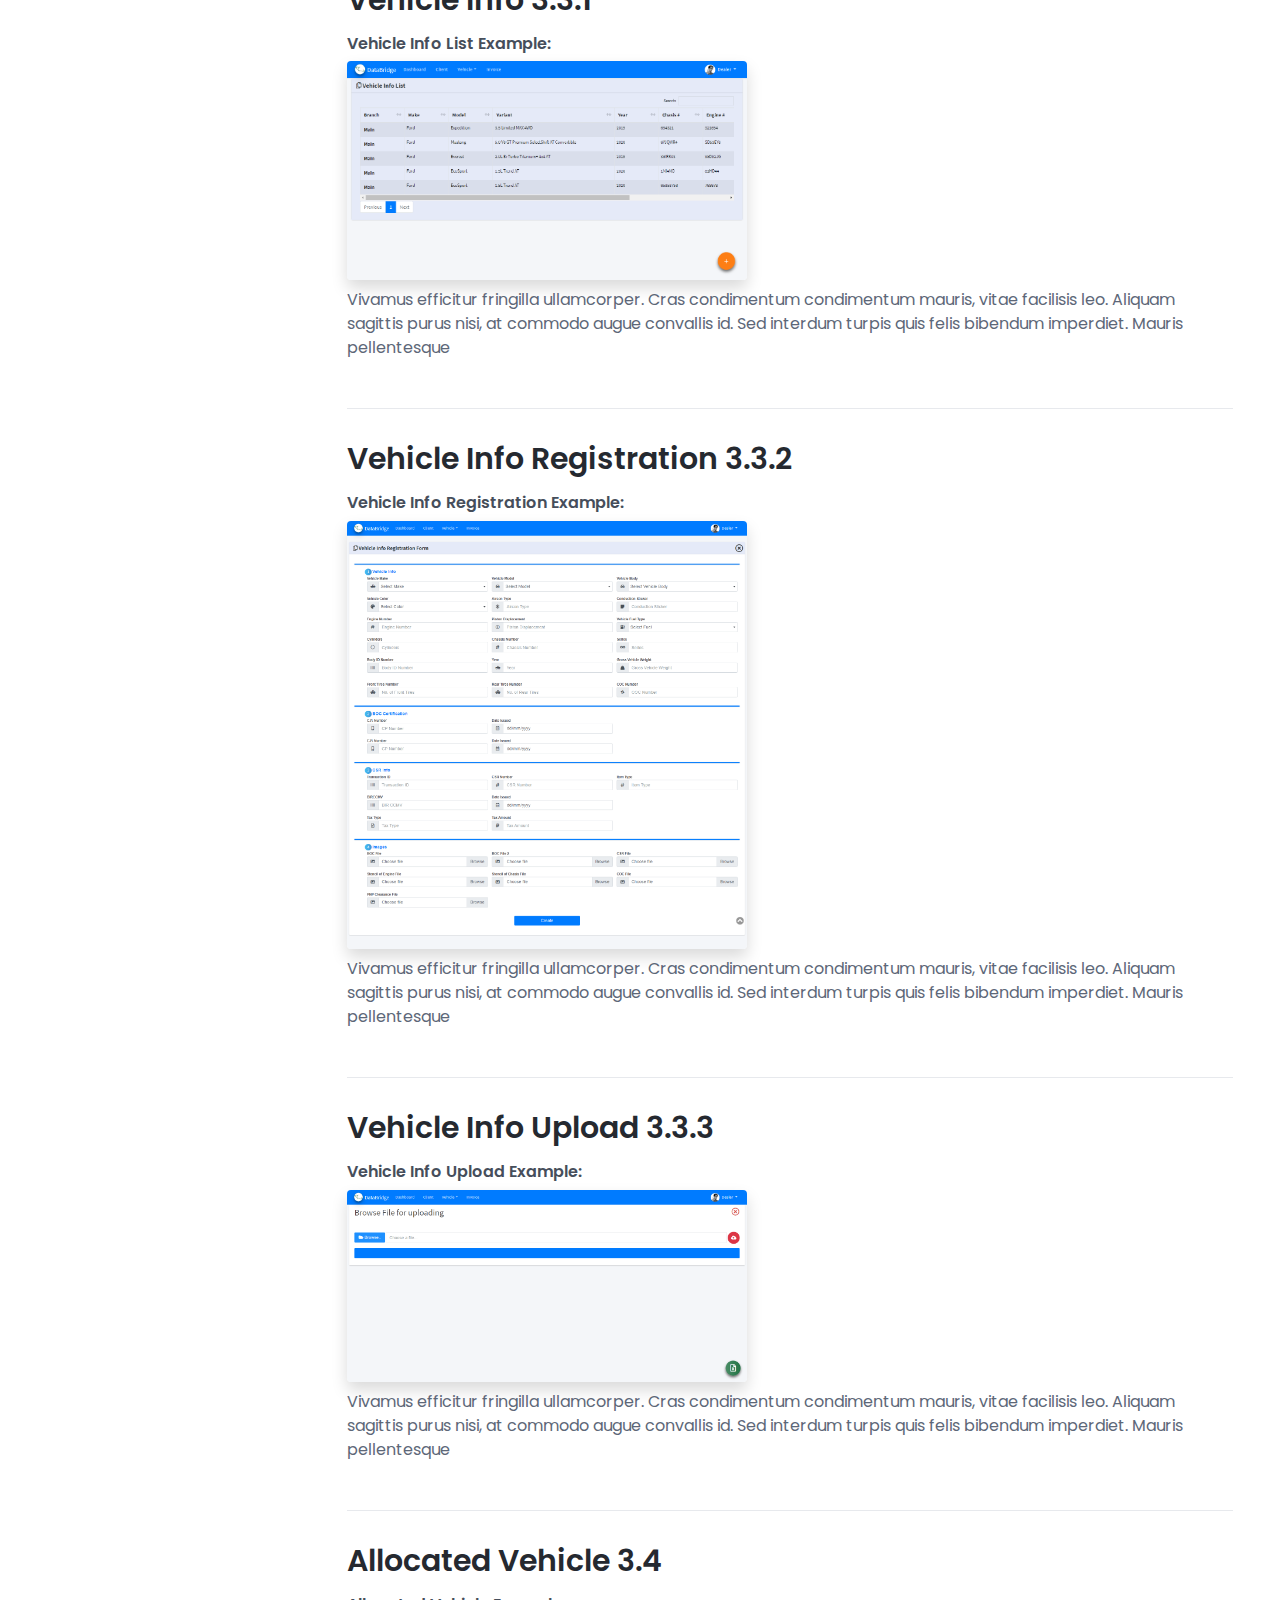
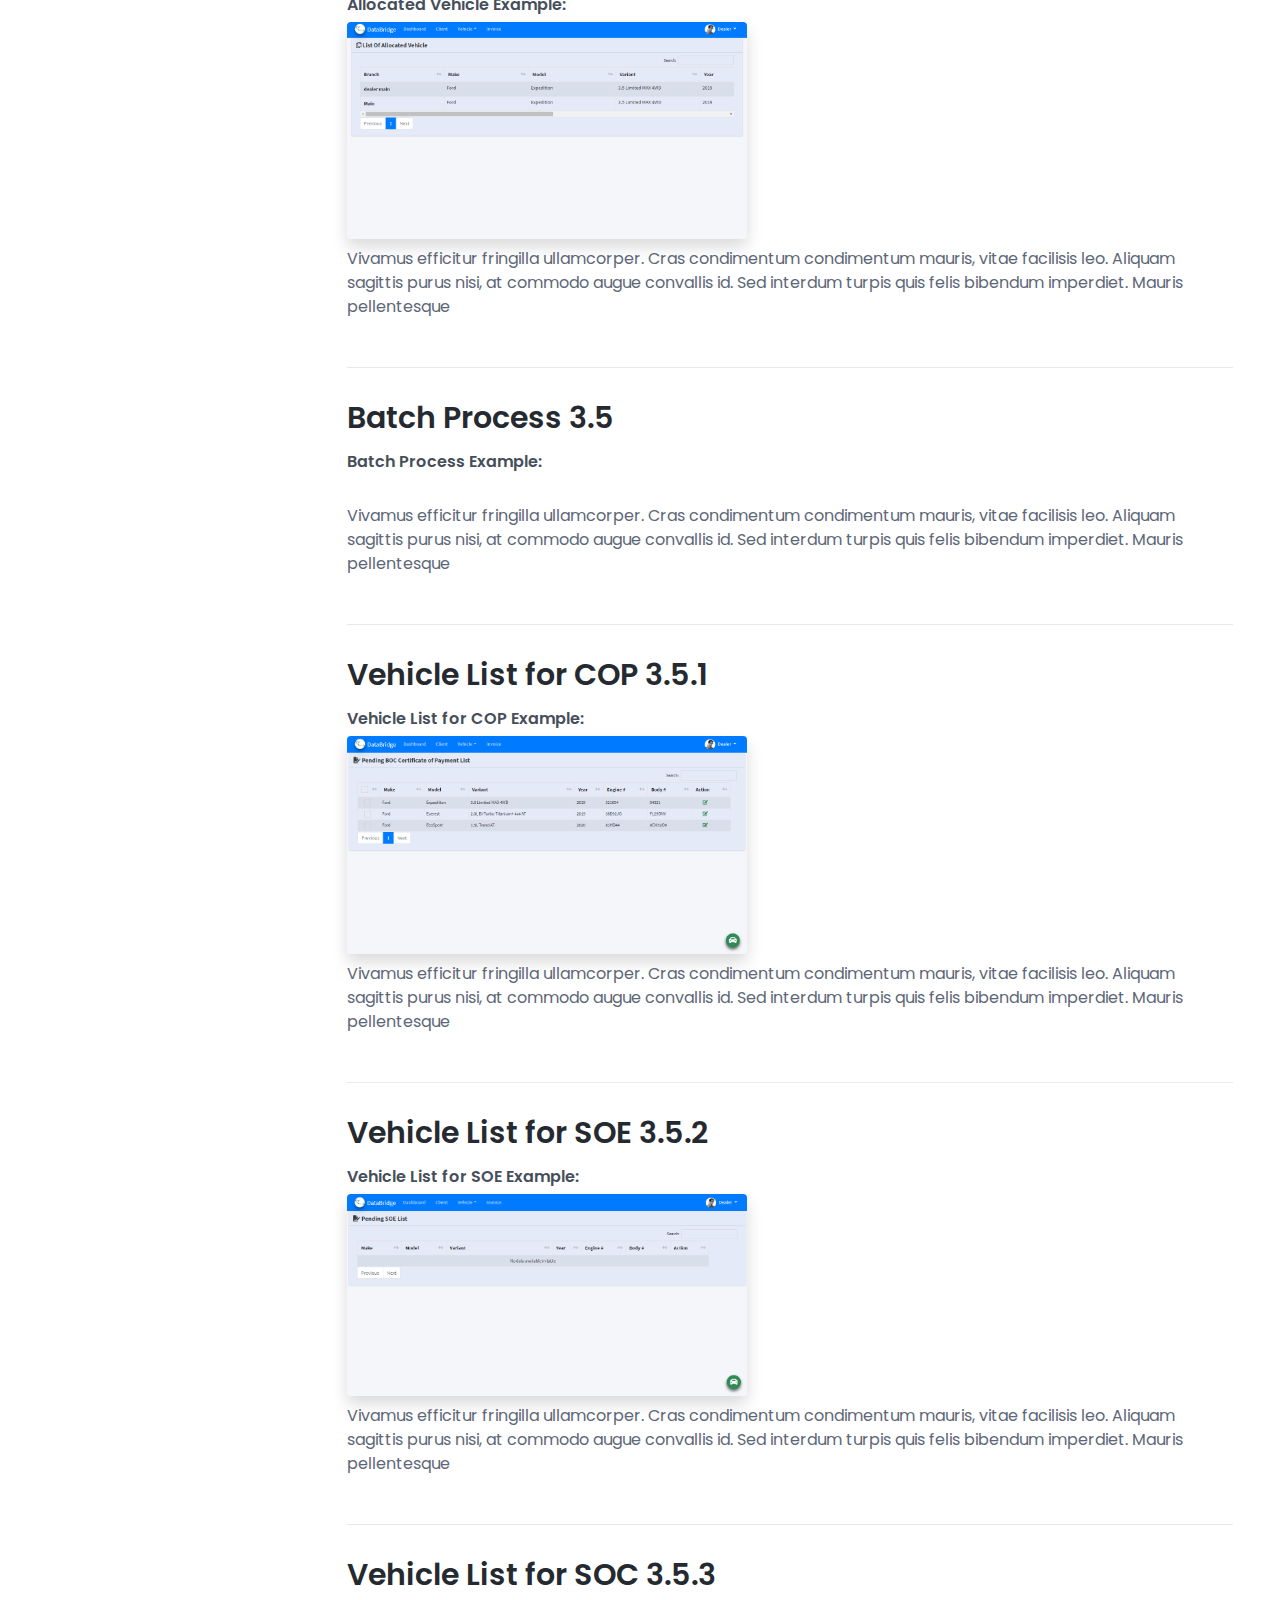
==== commit a8e9266d: "mai docs" ====
--- a/docs-page.html
+++ b/docs-page.html
@@ -361,7 +361,7 @@
                         <figure class="figure docs-figure py-3">
                             <h5>Pending BOC Certeficate of Payment List Example:</h5>
                             <a href="assets/images/features/MAI/vehicle_List_for_pull_out.png" data-title="Image Lightbox Example" data-toggle="lightbox"><img class="figure-img img-fluid shadow rounded" src="assets/images/features/MAI/vehicle_List_for_pull_out.png" alt="" style="width: 400px;"></a>
-                            <p><b>Batch Process</b> -> Vehicle List for COP | Vehicle List for SOE | Vehicle List for SOC | Vehicle List for CSR | Vehicle List for Dealers |
+                            <p><b>Batch Process</b> -> Vehicle List for COP | Vehicle List for SOE | Vehicle List for SOC | Vehicle List for CSR | Vehicle List for Dealers
                             </p>
                         </figure>
                     </section>
@@ -373,8 +373,7 @@
                         <figure class="figure docs-figure py-3">
                             <h5>Vehicle List for COP Example:</h5>
                             <a href="assets/images/features/MAI/Batch_Process/Vehicle List for COP.png" data-title="Vehicle List for COP" data-toggle="lightbox"><img class="figure-img img-fluid shadow rounded" src="assets/images/features/MAI/Batch_Process/Vehicle List for COP.png" alt="" style="width: 400px;"></a>
-                            <p>Vivamus efficitur fringilla ullamcorper. Cras condimentum condimentum mauris, vitae facilisis leo. Aliquam sagittis purus nisi, at commodo augue convallis id. Sed interdum turpis quis felis bibendum imperdiet. Mauris pellentesque
-                                urna eu leo gravida iaculis. In fringilla odio in felis ultricies porttitor. Donec at purus libero. Vestibulum libero orci, commodo nec arcu sit amet, commodo sollicitudin est. Vestibulum ultricies malesuada tempor.</p>
+                            <p>Vehicle List for Pull Out select all or select 1by1 then click the green circle button to Submit.</p>
                         </figure>
                     </section>
                     <!--//section-->
@@ -384,8 +383,7 @@
                         <figure class="figure docs-figure py-3">
                             <h5>Vehicle List for SOE Example:</h5>
                             <a href="assets/images/features/MAI/Batch_Process/Vehicle List for SOE.png" data-title="Vehicle List for SOE" data-toggle="lightbox"><img class="figure-img img-fluid shadow rounded" src="assets/images/features/MAI/Batch_Process/Vehicle List for SOE.png" alt="" style="width: 400px;"></a>
-                            <p>Vivamus efficitur fringilla ullamcorper. Cras condimentum condimentum mauris, vitae facilisis leo. Aliquam sagittis purus nisi, at commodo augue convallis id. Sed interdum turpis quis felis bibendum imperdiet. Mauris pellentesque
-                                urna eu leo gravida iaculis. In fringilla odio in felis ultricies porttitor. Donec at purus libero. Vestibulum libero orci, commodo nec arcu sit amet, commodo sollicitudin est. Vestibulum ultricies malesuada tempor.</p>
+                            <p>Vehicle List for Pull Out select all or select 1by1 then click the green circle button to Submit.</p>
                         </figure>
                     </section>
                     <!--//section-->
@@ -395,8 +393,7 @@
                         <figure class="figure docs-figure py-3">
                             <h5>Vehicle List for SOC Example:</h5>
                             <a href="assets/images/features/MAI/Batch_Process/Vehicle List for SOC.png" data-title="Vehicle List for SOC" data-toggle="lightbox"><img class="figure-img img-fluid shadow rounded" src="assets/images/features/MAI/Batch_Process/Vehicle List for SOC.png" alt="" style="width: 400px;"></a>
-                            <p>Vivamus efficitur fringilla ullamcorper. Cras condimentum condimentum mauris, vitae facilisis leo. Aliquam sagittis purus nisi, at commodo augue convallis id. Sed interdum turpis quis felis bibendum imperdiet. Mauris pellentesque
-                                urna eu leo gravida iaculis. In fringilla odio in felis ultricies porttitor. Donec at purus libero. Vestibulum libero orci, commodo nec arcu sit amet, commodo sollicitudin est. Vestibulum ultricies malesuada tempor.</p>
+                            <p>Vehicle List for Pull Out select all or select 1by1 then click the green circle button to Submit.</p>
                         </figure>
                     </section>
                     <!--//section-->
@@ -406,8 +403,7 @@
                         <figure class="figure docs-figure py-3">
                             <h5>Vehicle List for CSR Example:</h5>
                             <a href="assets/images/features/MAI/Batch_Process/Vehicle List for CSR.png" data-title="Vehicle List for CSR" data-toggle="lightbox"><img class="figure-img img-fluid shadow rounded" src="assets/images/features/MAI/Batch_Process/Vehicle List for CSR.png" alt="" style="width: 400px;"></a>
-                            <p>Vivamus efficitur fringilla ullamcorper. Cras condimentum condimentum mauris, vitae facilisis leo. Aliquam sagittis purus nisi, at commodo augue convallis id. Sed interdum turpis quis felis bibendum imperdiet. Mauris pellentesque
-                                urna eu leo gravida iaculis. In fringilla odio in felis ultricies porttitor. Donec at purus libero. Vestibulum libero orci, commodo nec arcu sit amet, commodo sollicitudin est. Vestibulum ultricies malesuada tempor.</p>
+                            <p>Vehicle List for Pull Out select all or select 1by1 then click the orange circle button to Submit.</p>
 
                         </figure>
                     </section>
@@ -419,8 +415,7 @@
                         <figure class="figure docs-figure py-3">
                             <h5>Vehicle List for Dealers Example:</h5>
                             <a href="assets/images/features/MAI/Batch_Process/Vehicle List for Dealers.png" data-title="Vehicle List for Dealers" data-toggle="lightbox"><img class="figure-img img-fluid shadow rounded" src="assets/images/features/MAI/Batch_Process/Vehicle List for Dealers.png" alt="" style="width: 400px;"></a>
-                            <p>Vivamus efficitur fringilla ullamcorper. Cras condimentum condimentum mauris, vitae facilisis leo. Aliquam sagittis purus nisi, at commodo augue convallis id. Sed interdum turpis quis felis bibendum imperdiet. Mauris pellentesque
-                                urna eu leo gravida iaculis. In fringilla odio in felis ultricies porttitor. Donec at purus libero. Vestibulum libero orci, commodo nec arcu sit amet, commodo sollicitudin est. Vestibulum ultricies malesuada tempor.</p>
+                            <p>Vehicle List for Pull Out select all or select 1by1 then click the green circle button to Submit.</p>
 
                         </figure>
                     </section>
@@ -445,8 +440,7 @@
                             <a href="assets/images/features/Dealer/dealerdashboard.png" data-title="Dealer Dashboard" data-toggle="lightbox"><img class="figure-img img-fluid shadow rounded" src="assets/images/features/Dealer/dealerdashboard.png" alt="" style="width: 400px;"></a>
                         </figure>
 
-                        <p>Vivamus efficitur fringilla ullamcorper. Cras condimentum condimentum mauris, vitae facilisis leo. Aliquam sagittis purus nisi, at commodo augue convallis id. Sed interdum turpis quis felis bibendum imperdiet. Mauris pellentesque
-                            urna eu leo gravida iaculis. In fringilla odio in felis ultricies porttitor. Donec at purus libero. Vestibulum libero orci, commodo nec arcu sit amet, commodo sollicitudin est. Vestibulum ultricies malesuada tempor.</p>
+                        <p>Dealer Dashboard | view full screen by clicking image</p>
                     </section>
                     <!--//section-->
 
